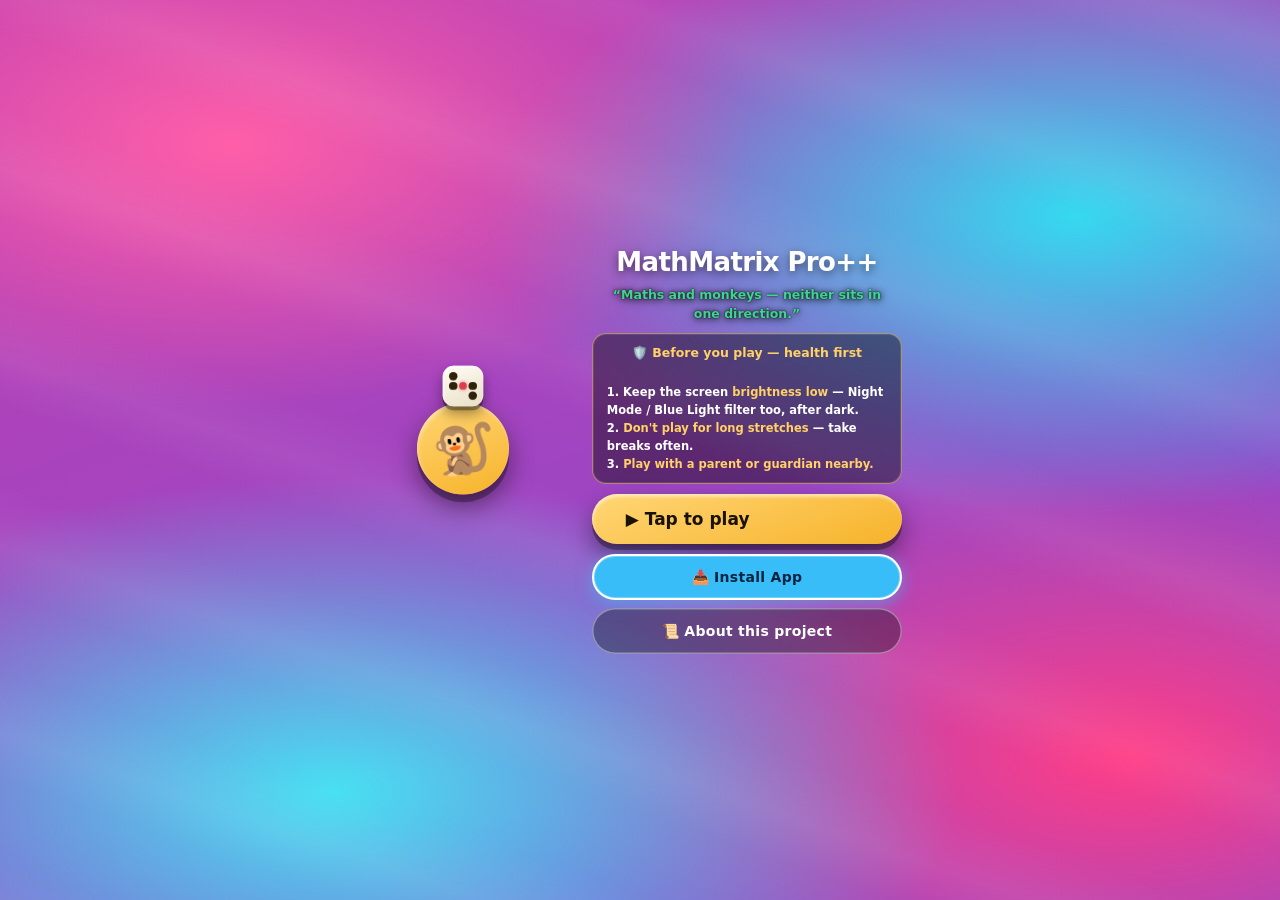
==== index.html @ 078c58a8 "Promote approved Beta V221 UI tuning to Main" ====
<!DOCTYPE html>
<html lang="en" translate="no">
<head>
<meta charset="UTF-8">
<meta name="viewport" content="width=device-width, initial-scale=1.0, maximum-scale=1.0, user-scalable=no, viewport-fit=cover">
<!-- Prevent the retired independent-puzzle list from painting before the book chooser initializes. -->
<script>document.documentElement.classList.add('mmBooting');</script>
<!-- viewport-fit=cover: without it, env(safe-area-inset-*) always reports 0,
     which is why .tabBar's own safe-area padding below was a no-op — needed
     now that the "Play offline" sheet's last line was found rendering under
     a device's overlaid system nav bar. -->

<!-- Chrome's auto-translate banner kept popping over the app bar on load even
     though the page is already English — its language-detection heuristic
     doesn't trust lang="en" alone. translate="no" + google notranslate are
     the two standard signals that actually suppress the offer. -->
<meta name="google" content="notranslate">
<meta name="apple-mobile-web-app-capable" content="yes">
<meta name="apple-mobile-web-app-status-bar-style" content="black-translucent">
<meta name="theme-color" content="#0d0d0d">
<!-- TEMP DIAGNOSTIC (beta-202): Raja's 4-player store tap still does nothing on
     his real device even after the touch-action fix, and the tap-details capture
     added in beta-201 never showed up in SaNa's bubble either — meaning the click
     may never be reaching ANY document-level JS at all on his phone. The one thing
     that would explain silence from EVERY handler at once is an uncaught error
     earlier in the same <script> block aborting execution before the pal4 (or
     even earlier) event listeners ever get registered. There is no error handler
     anywhere in this file to see that. This one is registered before any other
     script runs, so it catches a syntax or runtime error anywhere below it,
     including ones headless desktop Chrome never hits. It writes to a fixed
     on-page banner (not a console, which he can't see) so the NEXT screenshot
     tells us the real cause instead of another guess. Remove once the cause is
     confirmed and fixed. -->
<script>
window.onerror = function(msg, src, line, col, err){
  // Browser layout-loop diagnostics are nonfatal; keep all other errors visible.
  if (/ResizeObserver loop (completed with undelivered notifications|limit exceeded)/i.test(String(msg))) return true;
  try{
    var b = document.getElementById('__errBanner');
    if (!b){
      b = document.createElement('div');
      b.id = '__errBanner';
      b.style.cssText = 'position:fixed;top:0;left:0;right:0;z-index:2147483647;'
        + 'background:#c0392b;color:#fff;font:11px/1.4 monospace;padding:6px 8px;'
        + 'white-space:pre-wrap;word-break:break-word;max-height:45vh;overflow:auto;';
      (document.body || document.documentElement).appendChild(b);
    }
    b.textContent += '⚠ ' + msg + '  @' + String(src || '').split('/').pop() + ':' + line + ':' + col + '\n';
  }catch(e){}
  return false;
};
</script>
<!-- Beta keeps its install identity in beta-manifest.json. -->
<link rel="manifest" href="manifest.json?v=219-orientation-2">
<link rel="apple-touch-icon" href="icon-192.png">
<!-- without this the browser asks for /favicon.ico, 404s, and the tab sits blank -->
<link rel="icon" href="icon-192.png" type="image/png">
<title>🐒🎲 MathMatrix Pro++ — V.221 UI Tuning</title>

<!-- Raja: the copy icon in Android's share sheet copies something that will
     not open in a fresh browser, while every other channel works.

     It copies exactly what we hand Android. Share used to pass a description
     AND a link, and Chrome joins those into ONE run of plain text — which is
     why the sheet is headed "Sharing text" in his screenshot and why the copy
     button yields a paragraph. A paragraph pasted into an address bar is a
     search, not a page. Share now passes the LINK ALONE, so that button copies
     a bare URL, the same thing "Copy Link" on the Get App screen gives.

     The description is not lost, it moves HERE. WhatsApp, Telegram and the rest
     read these tags off the page and build their own preview card, so a shared
     link still arrives with its name, its explanation and its icon — and a card
     assembled by the app looks better than the sentence it replaces. These are
     read by crawlers that never run JavaScript, so unlike the share link (which
     is derived from location at runtime) they have to be written out. og:url is
     deliberately absent: crawlers fall back to the address they actually
     fetched, which keeps beta previews pointing at beta and live at live. -->
<meta name="description" content="Magic Squares, Multiply Magic, Criss-Cross, SaNa Maze, Ramanujan MathMagic, Logic Gates, Number Guessing, Slide Magic, Sudoku, Pallanguzhi and Thayam. Free, offline, no ads.">
<meta property="og:type" content="website">
<meta property="og:site_name" content="Kids Maths Matrix Puzzle">
<meta property="og:title" content="🐒🎲 MathMatrix Pro++ — Math, Logic &amp; Maze Puzzles for Kids">
<meta property="og:description" content="Magic Squares, Multiply Magic, Criss-Cross, SaNa Maze, Ramanujan MathMagic, Logic Gates, Number Guessing, Slide Magic, Sudoku, Pallanguzhi and Thayam. Free, offline, no ads.">
<meta property="og:image" content="https://kidsmathsmatrixpuzzle.github.io/icon-512.png">
<meta name="twitter:card" content="summary_large_image">
<meta name="twitter:title" content="🐒🎲 MathMatrix Pro++ — Math, Logic &amp; Maze Puzzles for Kids">
<meta name="twitter:description" content="Magic Squares, Multiply Magic, Criss-Cross, SaNa Maze, Ramanujan MathMagic, Logic Gates, Number Guessing, Slide Magic, Sudoku, Pallanguzhi and Thayam. Free, offline, no ads.">
<meta name="twitter:image" content="https://kidsmathsmatrixpuzzle.github.io/icon-512.png">
<script>
(function(){
  /* v219: free orientation. The old CSS page-rotation lock is gone; the app
     now lays itself out for whichever way the device is held. */
  var root=document.documentElement;
  var touch=('ontouchstart' in window)||(navigator.maxTouchPoints>0);
  if(touch)root.classList.add('touchViewport');
  /* Wide laptop windows share the responsive landscape layout. */
  function setLs(){
    var land=window.innerWidth>window.innerHeight;
    root.classList.toggle('lsLayout', land && (touch || window.innerWidth>=900 || window.innerHeight<=640));
    root.classList.toggle('lsTall', land && window.innerHeight>640);
    root.classList.toggle('lsShort', land && window.innerHeight<=400);
  }
  function measureLs(){
    var s=document.querySelector('.screens');
    if(s && root.classList.contains('lsLayout')){
      root.style.setProperty('--lsH', Math.max(120, s.clientHeight - 14)+'px');
    }
    if(s && !s.__lsRO && window.ResizeObserver){
      s.__lsRO=new ResizeObserver(function(){ requestAnimationFrame(measureLs); }); s.__lsRO.observe(s);
    }
  }
  function refreshLs(){
    var was=root.classList.contains('lsLayout');
    setLs();
    if(was!==root.classList.contains('lsLayout')){ try{ window.dispatchEvent(new Event('resize')); }catch(e){} }
    requestAnimationFrame(measureLs);
  }
  setLs();
  window.addEventListener('resize',function(){ setLs(); requestAnimationFrame(measureLs); });
  window.addEventListener('orientationchange',function(){ setTimeout(refreshLs,80); setTimeout(refreshLs,350); });
  window.addEventListener('load',function(){ requestAnimationFrame(measureLs); });
  document.addEventListener('DOMContentLoaded',function(){ requestAnimationFrame(measureLs); });
  window.__lsMeasure=measureLs;
})();
</script>
<style>
/* First-paint guard: retained legacy puzzle markup must never be visible while
   category-chooser.js builds the current book-selection interface. */
html.mmBooting body::before {
  content:""; position:fixed; inset:0; z-index:190; pointer-events:none;
  background:linear-gradient(135deg,#dc43a4 0%,#9150c7 48%,#36bde5 100%);
}
  * { margin:0; padding:0; box-sizing:border-box; -webkit-tap-highlight-color:transparent; }
  html, body { height:100%; width:100%; touch-action:manipulation; }  /* manipulation = normal taps/scroll but no double-tap zoom */
  
  /* Markor App Optimization - Fix grey background spreading */
  @supports (display: -webkit-box) {
    body { 
      -webkit-appearance: none;
      -webkit-user-select: none;
    }
  }
  
  /* "Now playing" — highlight the level you're currently on */
  #nowPlaying .np { transition: color .2s ease; }
  #nowPlaying .np-active { color:#111 !important; background:#fde047; border-radius:5px; padding:0 6px; font-weight:800; box-shadow:0 0 8px rgba(253,224,71,.6); }

  /* Force solid backgrounds in Markor */
  .logicBox, .instCard, .difficultyBar, .targetPill, .titleCard {
    -webkit-box-shadow: none !important;
    box-shadow: none !important;
    background-clip: padding-box !important;
    -webkit-background-clip: padding-box !important;
  }
  
  body {
    background:#000000;
    background:rgb(0, 0, 0);
    color:#fff;
    font-family:-apple-system, BlinkMacSystemFont, "Segoe UI", Roboto, sans-serif;
    display:flex; flex-direction:column; align-items:center;
    min-height:100vh; padding:12px 8px 30px;
    overflow-x:hidden;
    -webkit-font-smoothing: antialiased;
    -moz-osx-font-smoothing: grayscale;
  }
  
  /* Difficulty Toggle */
  .difficultyBar {
    /* stacked: [vertical label | puzzle list] on top, Coming Soon underneath */
    display:flex; flex-direction:column; gap:10px; margin-bottom:16px;
    background:#1a1a2e; padding:12px 16px; border-radius:12px;
    border:2px solid #2f7ff0;
    width:100%; max-width:560px; margin-left:auto; margin-right:auto;
    box-sizing:border-box;
  }
  .diffRow { display:flex; gap:12px; align-items:stretch; }
  /* label turned on its side: reads bottom-to-top and costs almost no width,
     leaving the whole row for the puzzle names */
  .diffLabel {
    writing-mode:vertical-rl; transform:rotate(180deg);
    font-size:15px; font-weight:800; color:#f87171; letter-spacing:.5px;
    flex:0 0 auto; text-align:center; padding:2px 0; white-space:nowrap;
  }
  .toggleSwitch {
    /* two columns beside the vertical label — uses the full width and keeps the
       list short as more puzzles arrive; rows grow taller when a name wraps */
    display:grid; grid-template-columns:1fr 1fr; gap:8px;
    flex:1 1 auto; min-width:0;
  }
  .toggleSwitch .toggleBtn {
    width:100%; text-align:left;
    padding:10px 12px; font-size:15px;
    white-space:normal; overflow-wrap:break-word; line-height:1.3;
    height:auto; min-height:0;          /* height follows the text, however long */
    box-sizing:border-box;
  }
  /* one wide column on very narrow phones so names never get cramped */
  @media (max-width:359px){ .toggleSwitch { grid-template-columns:1fr; } }
  /* An odd card out would sit alone in the left column with a gap beside it,
     which reads as a missing puzzle rather than a deliberate third rung. Let it
     take the whole row instead — on the one-column phone layout the span is a
     no-op, so this needs no media query of its own. */
  .toggleSwitch .toggleBtn.lvWide { grid-column:1 / -1; }
  .toggleBtn {
    border:2px solid #555; border-radius:8px;
    padding:8px 16px;
    font-size:16px; font-weight:900;
    cursor:pointer;
    transition:all .3s ease;
    background:#222;
    color:#888;
  }
  .toggleBtn.active {
    /* White on bright blue was two bright colours fighting — the text washed out.
       Deep navy behind white gives a far stronger contrast, with a glowing rim
       to show which level is selected. !important beats the inline colours. */
    background:#0a2a6e !important;
    border-color:#60a5fa !important;
    color:#ffffff !important;
    box-shadow:0 0 10px rgba(96,165,250,.45);
  }
  
  /* Solved Counter */
  .solvedCounter {
    background:linear-gradient(135deg,#667eea,#764ba2);
    border-radius:10px;
    padding:6px 14px;
    font-size:12px; font-weight:700;
    margin:0 auto 10px;
    max-width:560px;
    text-align:center;
    line-height:1.3;
  }
  .solvedCounter.unlocked {
    background:linear-gradient(135deg,#f093fb,#f5576c);
    animation:pulse .6s ease;
  }
  @keyframes pulse { 0%,100% { transform:scale(1); } 50% { transform:scale(1.05); } }
  
  /* Title card */
  .titleCard {
    background:#101820;
    border:3px solid #2f7ff0;
    border-radius:14px;
    padding:10px 26px;
    margin-bottom:14px;
  }
  .titleCard h1 { font-size:24px; color:#2f9bf0; font-weight:800; display:flex; align-items:center; justify-content:center; gap:8px; line-height:1; }
  
  /* Target pill */
  .targetPill {
    border-radius:14px;
    padding:10px 26px;
    font-size:22px; font-weight:800; color:#fff;
    display:flex; align-items:center; justify-content:center; gap:8px;
    line-height:1;
    margin-bottom:14px;
    background:linear-gradient(135deg,#c62828,#ef4444);
    box-shadow:0 2px 10px rgba(239,68,68,.35);
    transition:all .4s ease;
  }
  .targetPill.solved {
    background:linear-gradient(135deg,#15803d,#22c55e);
    box-shadow:0 2px 14px rgba(34,197,94,.5);
  }
  
  /* Instruction card */
  .instCard {
    background:#1e1e1e;
    border-left:6px solid #2f7ff0;
    border-radius:12px;
    padding:12px 14px;
    font-size:16px; font-weight:700; line-height:1.45;   /* bigger + bolder: it is the level's instruction */
    max-width:560px;
    margin-bottom:12px;
  }
  @media (min-width:480px){ .instCard { font-size:18px; } }
  @media (min-width:760px){ .instCard { font-size:20px; } }
  
  
  /* Board Container - keeps puzzle table compact */
  .boardContainer {
    display:inline-flex;
    justify-content:center;
    align-items:center;
    padding:0;
    margin:0 auto 30px;
    background:transparent;
    border-bottom:2px solid #333;
    padding-bottom:20px;
    width:100%;
  }
  
  /* Board */
  .board {
    display:grid;
    grid-gap:6px; gap:6px;
    justify-content:center;
    margin:0;
    padding:0;
    background:transparent;
  }
  /* 3x3 board */
  .board.size3x3 {
    grid-template-columns:repeat(5, 52px);
    grid-template-rows:repeat(5, 52px);
  }
  /* 4x4 board */
  .board.size4x4 {
    grid-template-columns:repeat(6, 52px);
    grid-template-rows:repeat(6, 52px);
  }
  
  .board.size5x5 {
    grid-template-columns:repeat(7, 40px);
    grid-template-rows:repeat(7, 40px);
  }
  /* 6x6 board (8-track ring) */
  .board.size6x6 {
    grid-template-columns:repeat(8, 30px);
    grid-template-rows:repeat(8, 30px);
    grid-gap:3px; gap:3px;
  }
  /* 8x8 board (10-track ring) */
  .board.size8x8 {
    grid-template-columns:repeat(10, 26px);
    grid-template-rows:repeat(10, 26px);
    grid-gap:2px; gap:2px;
  }
  /* 10x10 board (12-track ring) */
  .board.size10x10 {
    grid-template-columns:repeat(12, 22px);
    grid-template-rows:repeat(12, 22px);
    grid-gap:2px; gap:2px;
  }

  @media (min-width:480px){
    .board.size3x3 {
      grid-template-columns:repeat(5, 68px);
      grid-template-rows:repeat(5, 68px);
      grid-gap:8px; gap:8px;
    }
    .board.size4x4 {
      grid-template-columns:repeat(6, 68px);
      grid-template-rows:repeat(6, 68px);
      grid-gap:8px; gap:8px;
    }
    .board.size5x5 {
      grid-template-columns:repeat(7, 56px);
      grid-template-rows:repeat(7, 56px);
      grid-gap:6px; gap:6px;
    }
    .board.size6x6 {
      grid-template-columns:repeat(8, 44px);
      grid-template-rows:repeat(8, 44px);
      grid-gap:5px; gap:5px;
    }
    .board.size8x8 {
      grid-template-columns:repeat(10, 38px);
      grid-template-rows:repeat(10, 38px);
      grid-gap:3px; gap:3px;
    }
    .board.size10x10 {
      grid-template-columns:repeat(12, 34px);
      grid-template-rows:repeat(12, 34px);
      grid-gap:3px; gap:3px;
    }
  }
  
  @media (min-width:760px){
    .board.size3x3 {
      grid-template-columns:repeat(5, 92px);
      grid-template-rows:repeat(5, 92px);
    }
    .board.size4x4 {
      grid-template-columns:repeat(6, 92px);
      grid-template-rows:repeat(6, 92px);
    }
    .board.size5x5 {
      grid-template-columns:repeat(7, 72px);
      grid-template-rows:repeat(7, 72px);
    }
    .board.size6x6 {
      grid-template-columns:repeat(8, 60px);
      grid-template-rows:repeat(8, 60px);
    }
    .board.size8x8 {
      grid-template-columns:repeat(10, 50px);
      grid-template-rows:repeat(10, 50px);
    }
    .board.size10x10 {
      grid-template-columns:repeat(12, 46px);
      grid-template-rows:repeat(12, 46px);
    }
  }
  
  .cell {
    -webkit-appearance:none;   /* iOS Safari: drop default input chrome so our border/bg render */
    appearance:none;
    background:#1a1b22;         /* neutral dark tile — visible box; stays dimmer than the blue/teal/violet shades so those still pop */
    border:2px solid #2aa5c9;  /* solid (was dashed) — dashes render sparse/faint on iOS */
    border-radius:6px;
    color:#fff;
    font-weight:600;
    text-align:center;
    padding:0;
    outline:none;
    transition:all .2s ease;
  }
  /* 3x3 cell sizes */
  .board.size3x3 .cell { width:52px; height:52px; font-size:24px; line-height:48px; }
  /* 4x4 cell sizes */
  .board.size4x4 .cell { width:52px; height:52px; font-size:28px; line-height:48px; }
  /* 5x5 cell sizes */
  .board.size5x5 .cell { width:40px; height:40px; font-size:20px; line-height:36px; }
  /* 6x6 / 8x8 cell sizes (font auto-shrinks via fitCells) */
  .board.size6x6 .cell { width:30px; height:30px; font-size:15px; line-height:26px; }
  .board.size8x8 .cell { width:26px; height:26px; font-size:12px; line-height:22px; }
  .board.size10x10 .cell { width:22px; height:22px; font-size:10px; line-height:18px; }

  @media (min-width:480px){
    .board.size3x3 .cell { width:68px; height:68px; font-size:28px; line-height:64px; }
    .board.size4x4 .cell { width:68px; height:68px; font-size:34px; line-height:64px; }
    .board.size5x5 .cell { width:56px; height:56px; font-size:24px; line-height:52px; }
    .board.size6x6 .cell { width:44px; height:44px; font-size:20px; line-height:40px; }
    .board.size8x8 .cell { width:38px; height:38px; font-size:17px; line-height:34px; }
    .board.size10x10 .cell { width:34px; height:34px; font-size:15px; line-height:30px; }
  }
  @media (min-width:760px){
    .board.size3x3 .cell { width:92px; height:92px; font-size:32px; line-height:88px; }
    .board.size4x4 .cell { width:92px; height:92px; font-size:40px; line-height:88px; }
    .board.size5x5 .cell { width:72px; height:72px; font-size:30px; line-height:68px; }
    .board.size6x6 .cell { width:60px; height:60px; font-size:26px; line-height:56px; }
    .board.size8x8 .cell { width:50px; height:50px; font-size:22px; line-height:46px; }
    .board.size10x10 .cell { width:46px; height:46px; font-size:20px; line-height:42px; }
  }
  
  .cell:focus { border-style:solid; border-color:#22d3ee; }
  .cell.given { color:#67e8f9; }
  .cell.dup { border-color:#ef4444; color:#f87171; }
  .cell.win { 
    border-style:solid; 
    border-color:#10b981; 
    color:#34d399; 
    background:#051f1f;
    font-weight:700;
  }
  /* Anchor boxes: 4 corners + 4 middle boxes - visual hint for beginners */
  .cell.anchor {
    background:#0a2e4a;
    border-color:#1e5a96;
  }
  /* Swap-pair shading (6x6 / 10x10): two colours so kids see which group trades
     with which. Teal = first group, violet = second group. (Avoids red=error / green=win.) */
  .cell.swapA { background:#0c3b34; border-color:#2dd4bf; }
  .cell.swapB { background:#331a45; border-color:#c084fc; }
  /* 3x3 center anchor */
  .board.size3x3 .cell.anchor {
    background:#0a3a2a;
    border-color:#1e8855;
  }
  /* 5x5 center grid shading (heart relationships) */
  .board.size5x5 .cell.center-heart {
    background:rgba(76, 175, 80, 0.3);
    border-color:#4caf50;
  }
  .board.size5x5 .cell.center-ref {
    background:rgba(33, 150, 243, 0.2);
    border-color:#2196f3;
  }
  .cell.peek { /* Show/solved display - subtle background */ }
  
  /* SHOW display background colors - visible contrast */
  .board.size3x3 .cell.peek { background: rgba(30, 64, 175, 0.15) !important; }
  .board.size4x4 .cell.peek { background: rgba(124, 58, 237, 0.15) !important; }
  .board.size5x5 .cell.peek { background: rgba(8, 145, 178, 0.15) !important; }
  .board.size6x6 .cell.peek { background: rgba(13, 148, 136, 0.15) !important; }
  .board.size8x8 .cell.peek { background: rgba(67, 56, 202, 0.15) !important; }
  .board.size10x10 .cell.peek { background: rgba(190, 24, 93, 0.15) !important; }

  /* Badge/target cells in SHOW display - more visible */
  .board.size3x3 .badge.peek { background: rgba(30, 64, 175, 0.2) !important; }
  .board.size4x4 .badge.peek { background: rgba(124, 58, 237, 0.2) !important; }
  .board.size5x5 .badge.peek { background: rgba(8, 145, 178, 0.2) !important; }
  .board.size6x6 .badge.peek { background: rgba(13, 148, 136, 0.2) !important; }
  .board.size8x8 .badge.peek { background: rgba(67, 56, 202, 0.2) !important; }
  .board.size10x10 .badge.peek { background: rgba(190, 24, 93, 0.2) !important; }
  
  .badge {
    border:2px solid #22d3ee;   /* edge badges (row/column trackers) = cyan */
    border-radius:6px;
    display:flex; align-items:center; justify-content:center;
    font-size:15px; font-weight:700; color:#7fd8e8;
    line-height:1;
    transition:all .3s ease;
  }
  /* 3x3 badge sizes */
  .board.size3x3 .badge { width:52px; height:52px; }
  /* 4x4 badge sizes */
  .board.size4x4 .badge { width:52px; height:52px; }
  
  /* 6x6 / 8x8 badges auto-fill their grid track; only tune the sum font so 3-digit totals fit */
  .board.size6x6 .badge { font-size:11px; }
  .board.size8x8 .badge { font-size:9px; }
  .board.size10x10 .badge { font-size:8px; }

  @media (min-width:480px){
    .board.size3x3 .badge { width:68px; height:68px; font-size:17px; }
    .board.size4x4 .badge { width:68px; height:68px; font-size:19px; }
    .board.size6x6 .badge { font-size:14px; }
    .board.size8x8 .badge { font-size:12px; }
    .board.size10x10 .badge { font-size:11px; }
  }
  @media (min-width:760px){
    .board.size3x3 .badge { width:92px; height:92px; font-size:20px; }
    .board.size4x4 .badge { width:92px; height:92px; font-size:24px; }
    .board.size6x6 .badge { font-size:18px; }
    .board.size8x8 .badge { font-size:15px; }
    .board.size10x10 .badge { font-size:14px; }
  }
  
  .badge.corner { border-style:solid; border-color:#d946ef; color:#e59bf5; }  /* corner badges (diagonal trackers) = magenta */
  .badge.partial { color:#aaa; }
  .badge.full { border-color:#f59e0b; color:#fbbf24; }
  .badge.peektone { border-color:#29a8e0; color:#29a8e0; }
  .badge.win { 
    border-color:#fbbf24; 
    color:#fcd34d;
    border-style:solid;
    font-weight:700;
  }
  
  /* Buttons */
  .btnRow {
    display:flex; gap:10px;
    width:100%; max-width:600px;
    margin:0 auto 12px;
    padding:0 10px;
    /* Markor app fix */
    -webkit-box-shadow: none !important;
    box-shadow: none !important;
  }
  .btnRow button {
    flex:1;
    border:2px solid; border-radius:8px;
    height:48px; line-height:48px; padding:0;
    font-size:17px; font-weight:800; cursor:pointer;
    text-align:center;
    transition:all .2s ease;
    background:transparent;
    /* Markor app fix */
    -webkit-box-shadow: none !important;
    box-shadow: none !important;
  }
  .btnRow button:active { transform:scale(0.98); }


  #clearBtn { 
    background:transparent;
    border:2px solid #ef4444;
    color:#ef4444;
    -webkit-box-shadow: none !important;
    box-shadow: none !important;
  }
  #peekBtn {
    background:transparent;
    border:2px solid #7c3aed;
    color:#7c3aed;
    -webkit-box-shadow: none !important;
    box-shadow: none !important;
  }
  #watchBtn {
    background:transparent;
    border:2px solid #22c55e;
    color:#4ade80;
    -webkit-box-shadow: none !important;
    box-shadow: none !important;
  }
  #watchBtn:disabled { opacity:.5; cursor:default; }
  /* Watch Me Solve: number drops into place with a bounce */
  @keyframes dropIn {
    0%   { transform:scale(.25); opacity:0; }
    60%  { transform:scale(1.18); opacity:1; }
    100% { transform:scale(1); }
  }
  .cell.placing { animation: dropIn .42s ease; color:#4ade80 !important; }

  #timerBox {
    flex:1;
    border:2px solid #22d3ee; border-radius:8px;   /* cyan clock — distinct from the green Watch Me Solve */
    height:48px; line-height:44px; padding:0;
    text-align:center;
    font-size:20px; font-weight:700; color:#22d3ee;
    font-variant-numeric:tabular-nums;
    background:#000000;
    background:rgb(0, 0, 0);
    /* Markor app fix - prevent grey shadow spreading */
    -webkit-box-shadow: none !important;
    box-shadow: none !important;
  }
  
  #msg {
    min-height:30px;
    font-size:18px; font-weight:700; color:#2f9bf0;
    text-align:center; margin:20px 0 14px;
    max-width:560px;
  }
  #msg.win { color:#2ecc71; }
  
  /* Congratulations Modal */
  .congratsModal {
    display:none;
    position:fixed; top:0; left:0; right:0; bottom:0;
    background:rgba(0,0,0,.9);
    z-index:9999;
    flex-direction:column;
    align-items:center;
    justify-content:center;
    animation:fadeIn .4s ease;
  }
  @keyframes fadeIn { from { opacity:0; } to { opacity:1; } }
  
  .congratsBox {
    background:linear-gradient(135deg,#667eea,#764ba2);
    border-radius:20px;
    padding:40px 30px;
    text-align:center;
    max-width:320px;
    animation:bounceIn .6s ease;
  }
  @keyframes bounceIn { 
    0% { transform:scale(0.3); opacity:0; }
    50% { transform:scale(1.05); }
    100% { transform:scale(1); opacity:1; }
  }
  
  .congratsBox h2 {
    font-size:32px;
    margin-bottom:16px;
    animation:float 2s ease-in-out infinite;
  }
  @keyframes float { 0%,100% { transform:translateY(0); } 50% { transform:translateY(-10px); } }
  
  .congratsBox p {
    font-size:18px;
    margin-bottom:24px;
    font-weight:600;
  }
  
  .congratsBtn {
    background:linear-gradient(135deg,#f093fb,#f5576c);
    border:none;
    border-radius:12px;
    padding:14px 32px;
    font-size:18px;
    font-weight:800;
    color:#fff;
    cursor:pointer;
    transition:all .3s ease;
    margin:0 auto;
    display:block;
  }
  .congratsBtn:active { transform:scale(0.95); }
  
  #logicBtn {
    background:linear-gradient(135deg,#7c3aed,#a855f7);
    border:none; border-radius:12px;
    height:48px; line-height:48px; padding:0 20px;
    text-align:center;
    font-size:16px; font-weight:700; color:#fff; cursor:pointer;
    width:100%; max-width:560px;
    transition:all .2s ease;
    margin:0 auto;
    display:block;
    /* Markor app fix - prevent grey shadow spreading */
    -webkit-box-shadow: none !important;
    box-shadow: none !important;
  }
  #logicBtn:active { transform:scale(0.98); }
  #logicBtn:hover { 
    background:linear-gradient(135deg,#a855f7,#d946ef); 
    -webkit-box-shadow: none !important;
    box-shadow: none !important;
  }
  
  #logicBox {
    display:none; max-width:560px; margin:12px auto;
    border:2.5px solid #e91e8c; border-radius:14px;
    background:#160d1a; padding:20px 18px;
    font-size:15px; line-height:1.6;
    animation:slideIn .3s ease;
    width:100%;
    /* Markor app fix - prevent background shadow spreading */
    -webkit-box-shadow: 0 0 0 transparent !important;
    box-shadow: 0 0 0 transparent !important;
    background-clip: padding-box;
    -webkit-background-clip: padding-box;
  }
  @keyframes slideIn { from { opacity:0; transform:translateY(-10px); } to { opacity:1; transform:translateY(0); } }
  
  #logicBox h3 { color:#a855f7; font-size:17px; margin-bottom:8px; }
  #logicBox p { margin-bottom:8px; }
  #logicBox b { color:#22d3ee; }
  #logicBox ol { color:#e0e0e0; line-height:1.8; }
  #logicBox li { margin-bottom:6px; }
  #offlineBtn {
    background:#000;
    border:2px solid #22d3ee; border-radius:12px;
    height:48px; line-height:44px; padding:0 20px;
    text-align:center;
    font-size:16px; font-weight:700; color:#22d3ee; cursor:pointer;
    width:100%; max-width:560px;
    margin:0 auto 12px auto;
    display:block;
    -webkit-box-shadow: none !important;
    box-shadow: none !important;
  }
  #offlineBtn:active { transform:scale(0.98); }
  #offlineBox {
    display:none;
    width:100%; max-width:560px;
    margin:0 auto 12px auto; padding:14px 16px;
    border:2px dashed #22d3ee; border-radius:12px;
    background:#101828; color:#e0e0e0;
    font-size:15px; line-height:1.6; text-align:left;
    box-sizing:border-box;
  }
  #offlineBox h3 { color:#22d3ee; font-size:17px; margin-bottom:8px; }
  #offlineBox b { color:#c084fc; }
  #logicBox ul { color:#e0e0e0; line-height:1.8; }
  
  .credit { 
    margin-top:24px; 
    font-size:14px; 
    font-weight:600; 
    color:#ccc; 
    text-align:center; 
    opacity:0.85;
    transition:opacity .3s ease;
  }
  .credit:hover { opacity:1; }

  /* ═══════════════════════════════════════════════════════════════════════ */
  /* SIZE-SPECIFIC COLOR THEMES - 3×3, 4×4, 5×5 UNIQUE COLORS */
  /* ═══════════════════════════════════════════════════════════════════════ */

  /* 3×3 - BLUE THEME */
  .board.size3x3 .cell { border-color: #1e40af !important; }
  .board.size3x3 .cell:focus { border-color: #3b82f6 !important; }
  .board.size3x3 .badge.partial { border-color: #fbbf24 !important; color: #fbbf24 !important; }
  .board.size3x3 .badge.full { border-color: #1e40af !important; color: #3b82f6 !important; }
  .board.size3x3 .cell.win { background: #10b981 !important; color: #ffffff !important; }
  .board.size3x3 .badge.win { border-color: #fbbf24 !important; color: #fbbf24 !important; }
  .board.size3x3 .cell.anchor { background: rgba(30, 64, 175, 0.2) !important; border-color: #3b82f6 !important; }
  .board.size3x3 .cell.center-heart { background: rgba(16, 185, 129, 0.3) !important; border-color: #10b981 !important; }
  .targetPill.size3x3 { background: #1e40af !important; color: #ffffff !important; border-color: #3b82f6 !important; }

  /* 4×4 - PURPLE THEME */
  .board.size4x4 .cell { border-color: #7c3aed !important; }
  .board.size4x4 .cell:focus { border-color: #a78bfa !important; }
  .board.size4x4 .badge.partial { border-color: #f97316 !important; color: #f97316 !important; }
  .board.size4x4 .badge.full { border-color: #7c3aed !important; color: #a78bfa !important; }
  .board.size4x4 .cell.win { background: #06b6d4 !important; color: #ffffff !important; }
  .board.size4x4 .badge.win { border-color: #f97316 !important; color: #f97316 !important; }
  .board.size4x4 .cell.anchor { background: rgba(124, 58, 237, 0.2) !important; border-color: #a78bfa !important; }
  .targetPill.size4x4 { background: #7c3aed !important; color: #ffffff !important; border-color: #a78bfa !important; }

  /* 5×5 - TEAL THEME */
  .board.size5x5 .cell { border-color: #6366f1 !important; }   /* indigo inner grid — distinct from cyan/magenta outer ring */
  .board.size5x5 .cell:focus { border-color: #818cf8 !important; }
  .board.size5x5 .badge.partial { border-color: #f59e0b !important; color: #f59e0b !important; }
  .board.size5x5 .badge.full { border-color: #0891b2 !important; color: #06b6d4 !important; }
  .board.size5x5 .cell.win { background: #059669 !important; color: #ffffff !important; }
  .board.size5x5 .badge.win { border-color: #f59e0b !important; color: #f59e0b !important; }


  .targetPill.size5x5 { background: #0891b2 !important; color: #ffffff !important; border-color: #06b6d4 !important; }
  .targetPill.size6x6 { background: #0d9488 !important; color: #ffffff !important; border-color: #2dd4bf !important; }
  .targetPill.size8x8 { background: #4338ca !important; color: #ffffff !important; border-color: #818cf8 !important; }
  .targetPill.size10x10 { background: #9d174d !important; color: #ffffff !important; border-color: #ec4899 !important; }
  .targetPill.size3cube { background: #b45309 !important; color: #ffffff !important; border-color: #f59e0b !important; }
  .targetPill.sizeramanujan { background: #9f1239 !important; color: #ffffff !important; border-color: #fb7185 !important; }
  /* Target preview (orange = center x 3 goal shown) and solved (green) — win over the per-size colours */
  .targetPill.preview { background: linear-gradient(135deg,#f59e0b,#fb923c) !important; color: #ffffff !important; border-color: #fbbf24 !important; }
  .targetPill.solved  { background: linear-gradient(135deg,#15803d,#22c55e) !important; color: #ffffff !important; border-color: #22c55e !important; }


  /* DIAGONAL GUIDE CLASS - Green shade for 7 cells */
  .diagonal-guide {
    background: rgba(76, 175, 80, 0.3) !important;
  }

  /* 3³ Multiply — reuses the 3×3 board layout with a gold identity */
  .board.size3cube { grid-template-columns:repeat(5, 52px); grid-template-rows:repeat(5, 52px); }
  .board.size3cube .cell { width:52px; height:52px; font-size:24px; line-height:48px; border-color:#f59e0b; }
  .board.size3cube .badge { width:52px; height:52px; }
  @media (min-width:480px){
    .board.size3cube { grid-template-columns:repeat(5, 68px); grid-template-rows:repeat(5, 68px); grid-gap:8px; gap:8px; }
    .board.size3cube .cell { width:68px; height:68px; font-size:26px; line-height:64px; }
    .board.size3cube .badge { width:68px; height:68px; font-size:17px; }
  }
  @media (min-width:760px){
    .board.size3cube { grid-template-columns:repeat(5, 92px); grid-template-rows:repeat(5, 92px); }
    .board.size3cube .cell { width:92px; height:92px; font-size:30px; line-height:88px; }
    .board.size3cube .badge { width:92px; height:92px; font-size:20px; }
  }
  .board.size3cube .cell.anchor { background:#3a2e0a; border-color:#f59e0b; }
  .board.size3cube .cell.peek { background: rgba(245,158,11,0.15) !important; }
  .board.size3cube .badge.peek { background: rgba(245,158,11,0.2) !important; }

  /* Built-in keypad */
  #keypad { width:100%; max-width:440px; margin:2px auto 12px; padding:0 8px; }
  .kprow { display:flex; gap:6px; margin-bottom:6px; }
  .kp {
    flex:1; min-height:46px; border:2px solid #2aa5c9; border-radius:8px;
    background:#101828; color:#e8eefc; font-size:21px; font-weight:800;
    cursor:pointer; -webkit-appearance:none; appearance:none;
    -webkit-tap-highlight-color:transparent; user-select:none; -webkit-user-select:none;
    transition:transform .06s ease, background .1s ease;
  }
  .kp:active { background:#1e3a5f; transform:scale(0.95); }
  .kp.kpnav { border-color:#7c3aed; color:#c4b5fd; font-size:23px; }
  .kp.kpsys { flex:none; min-height:34px; padding:4px 16px; font-size:13px; font-weight:700; border-color:#555; color:#9aa; }
  .kp.kpsys.on { border-color:#f59e0b; color:#fbbf24; }
  /* active cell highlight (keypad cursor) */
  .cell.cursor { outline:3px solid #fde047; outline-offset:-2px; box-shadow:0 0 9px rgba(253,224,71,.55); }

  /* Ramanujan birthday square: top row is yours to type, the rest is computed */
  .board.sizeramanujan .cell.anchor { background:#3b0a1e; border-color:#f43f5e; color:#fecdd3; }
  .board.sizeramanujan .cell::placeholder { color:#9f6b7d; opacity:.85; font-weight:700; }
  .cell.locked { border-style:dashed; border-color:#3f3f52; color:#8b93a7; }
  .cell.locked.derived { border-style:solid; border-color:#e11d48; color:#fda4af; background:#1b0810; }

  /* "Coming Soon" preview strip — chips shimmer in glare mode until launch */
  .comingWrap { display:flex; flex-wrap:wrap; align-items:center; justify-content:center; gap:8px; width:100%; margin-top:2px; padding-top:10px; border-top:1px dashed #333; box-sizing:border-box; }
  .comingLabel { font-size:12.5px; font-weight:800; color:#9aa; letter-spacing:.3px; width:100%; text-align:center; margin-bottom:2px; }
  .comingChip {
    position:relative; overflow:hidden;
    background:#171821; border:2px dashed #4a4a5a; color:#9aa;
    border-radius:9px; padding:7px 13px; font-size:13.5px; font-weight:700; cursor:pointer;
    -webkit-tap-highlight-color:transparent;
  }
  .comingChip::after {
    content:''; position:absolute; top:0; left:-70%; width:60%; height:100%;
    background:linear-gradient(120deg, transparent 0%, rgba(255,255,255,.28) 50%, transparent 100%);
    transform:skewX(-18deg); pointer-events:none;
    animation:glare 2.6s ease-in-out infinite;
  }
  .comingChip:nth-child(3)::after { animation-delay:.5s; }
  .comingChip:nth-child(4)::after { animation-delay:1s; }
  .comingChip:active { transform:scale(.97); }
  @keyframes glare { 0% { left:-70%; } 55%, 100% { left:130%; } }
  @media (prefers-reduced-motion: reduce){ .comingChip::after { animation:none; } }



  /* ---- 4-bit bi-directional converter (inside the Binary Guess notes) ---- */
  .convBox { border:2px solid #3b82f6; border-radius:14px; background:#101828; padding:12px; margin:12px 0; }
  .convBox.b { border-color:#a855f7; }
  .convTitle { font-size:13.5px; font-weight:900; letter-spacing:.6px; color:#60a5fa; text-transform:uppercase;
               border-bottom:1px solid #253048; padding-bottom:7px; margin-bottom:10px; }
  .convBox.b .convTitle { color:#c084fc; }
  .convTitle span { font-weight:700; opacity:.75; text-transform:none; letter-spacing:0; }
  .convBits { display:grid; grid-template-columns:repeat(4,1fr); gap:8px; }
  .convBit {
    height:52px; border:2px solid #35405c; border-radius:10px; background:#0b1120;
    color:#93a3bd; font-size:22px; font-weight:900; cursor:pointer; font-family:inherit;
    -webkit-tap-highlight-color:transparent; transition:all .15s ease;
  }
  .convBit.on { border-color:#22c55e; background:#06281a; color:#4ade80; box-shadow:0 0 9px rgba(34,197,94,.4); }
  .convLabels { display:grid; grid-template-columns:repeat(4,1fr); gap:8px; margin:4px 0 12px; }
  .convLabels span { text-align:center; font-size:12px; font-weight:700; color:#64748b; }
  .convDecLabel { font-size:11.5px; font-weight:800; letter-spacing:.6px; color:#7c8aa5; text-transform:uppercase; margin-bottom:5px; }
  .convDec {
    width:100%; box-sizing:border-box; height:54px; text-align:center;
    border:2px solid #35405c; border-radius:10px; background:#0b1120;
    color:#fff; font-size:26px; font-weight:900; font-family:inherit;
    -webkit-appearance:none; appearance:none; outline:none;
  }
  .convDec:focus { border-color:#60a5fa; }
  .convClear {
    width:100%; margin-top:10px; height:44px; border:none; border-radius:10px;
    background:#334155; color:#e2e8f0; font-size:15px; font-weight:800; cursor:pointer; font-family:inherit;
  }
  .convClear:active { background:#475569; }



  /* ════════ KID-FRIENDLY DECORATION LAYER (v134) ════════
     Purely visual: clay depth, squish feedback and gentle motion.
     Every colour, size and behaviour rule below this point is untouched. */

  /* soft drifting colour blobs behind everything */
  .blob{position:fixed; border-radius:50%; filter:blur(70px); opacity:.26; z-index:0; pointer-events:none;
        transition:background .55s ease;}
  .blob-a{width:300px;height:300px;background:var(--accent);  top:-95px;  left:-95px;  animation:blobDrift1 21s ease-in-out infinite;}
  .blob-b{width:250px;height:250px;background:var(--accent2); top:42%;    right:-100px;animation:blobDrift2 26s ease-in-out infinite;}
  .blob-c{width:230px;height:230px;background:var(--accent);  bottom:-80px;left:22%;   animation:blobDrift1 31s ease-in-out infinite reverse;}
  @keyframes blobDrift1{0%,100%{transform:translate(0,0)}50%{transform:translate(26px,30px)}}
  @keyframes blobDrift2{0%,100%{transform:translate(0,0)}50%{transform:translate(-30px,20px)}}
  /* Lift the app above the blobs. Scoped to .appShell on purpose: the old
     `body > *:not(.blob)` form outranked .congratsModal's position:fixed
     (0,1,1 vs 0,1,0) and flattened the win overlay into the page flow. */
  body > .appShell{position:relative; z-index:1;}

  /* ═══ Multi-screen shell — Puzzles · Play · Learn · Get App ═══
     Each puzzle owns a colour: --accent / --accent2 are re-read from the
     chosen level button, so the whole app changes personality per puzzle. */
  :root{ --accent:#60a5fa; --accent2:#3b82f6; }

  /* ── THE NOTCH ────────────────────────────────────────────────────────────
     Raja, on an iPhone: "top center occupied area hides our app tab message
     that area."

     This page is served viewport-fit=cover, which deliberately draws UNDER the
     notch and the rounded corners, and .appShell fills the whole 100dvh. Every
     safe-area allowance in this file was env(safe-area-inset-BOTTOM) -- there
     was no top, left or right anywhere -- so on every iPhone since the X the
     Dynamic Island sits on top of the app bar, over the title and the Logic /
     Watch / Sound buttons, and in landscape the notch takes the same bite out
     of one side.

     It is the identical fault the tab bar had at the other end of the screen,
     with the identical reason it went unseen: Android SHRINKS the viewport for
     its system bars, so nothing ever looked wrong on the device this is built
     against, while iOS OVERLAYS them.

     Held in variables rather than written inline at each site for two reasons:
     every bar reads the same value, and a test can set them to a real iPhone's
     insets and measure that the bars genuinely move -- env() itself cannot be
     faked from a headless browser, so a rule written directly against env()
     is a rule nothing can check. */
  :root{
    --safeTop:   env(safe-area-inset-top, 0px);
    --safeLeft:  env(safe-area-inset-left, 0px);
    --safeRight: env(safe-area-inset-right, 0px);
  }
  body{ padding:0 !important; display:block !important; }
  /* No min-height here on purpose. Raja, Brave on Android: "scrolling is
     locked unable to scroll" -- the real .appShell sizing rule further down
     (height:100dvh / height:100vh / max-height:100dvh) already fully
     specifies height, and per spec min-height ALWAYS overrides max-height
     when they conflict. A leftover min-height:100vh here was silently
     defeating that dvh cap on any browser whose persistent chrome (Brave's
     own extra toolbar, on top of Android's) makes 100vh taller than what is
     actually visible -- forcing the shell past the real screen with no way
     to reach the rest, since outer page scroll is deliberately blocked
     everywhere else in this app. Confirmed with a plain min/max-height
     conflict on a throwaway element: it renders at the min, ignoring the
     cap, exactly this shape. */
  .appShell{ display:flex; flex-direction:column; width:100%; }
  .appBar{ position:sticky; top:0; z-index:50; display:flex; align-items:center; gap:10px;
    padding:10px 12px; background:rgba(6,6,16,.88); -webkit-backdrop-filter:blur(14px);
    backdrop-filter:blur(14px); border-bottom:1px solid rgba(255,255,255,.09); }
  .navBack{ width:40px; height:40px; flex:none; border:0; border-radius:13px; background:#1b1b38;
    color:#fff; font-size:19px; font-weight:800; cursor:pointer; display:none; font-family:inherit;
    transition:transform .13s cubic-bezier(.34,1.56,.64,1); }
  .navBack:active{ transform:scale(.9); }
  .navBack.show{ display:block; }
  .appBarTitle{ flex:1; min-width:0; font-size:16px; font-weight:800; letter-spacing:.3px;
    white-space:nowrap; overflow:hidden; text-overflow:ellipsis; color:#fff; }
  .appBarChip{ flex:none; font-size:11.5px; font-weight:800; padding:5px 11px; border-radius:999px;
    background:var(--accent); color:#0a1020; transition:background .4s ease; }
  .screens{ flex:1; width:100%; padding-bottom:104px; }
  .screen{ display:none; }
  .screen.on{ display:flex; flex-direction:column; align-items:center; width:100%;
    padding:12px 8px 0; animation:screenIn .34s cubic-bezier(.34,1.56,.64,1); }
  @keyframes screenIn{ from{opacity:0; transform:translateY(16px)} to{opacity:1; transform:none} }
  .tabBar{ position:fixed; left:0; right:0; bottom:0; z-index:60; display:flex; gap:5px;
    padding:7px 9px calc(8px + env(safe-area-inset-bottom));
    background:rgba(6,6,16,.94); -webkit-backdrop-filter:blur(16px); backdrop-filter:blur(16px);
    border-top:1px solid rgba(255,255,255,.10); }
  .tabBtn{ flex:1; border:0; background:transparent; color:#7d76a8; cursor:pointer;
    padding:7px 2px 5px; border-radius:14px; font-size:10.5px; font-weight:800; font-family:inherit;
    transition:color .2s ease, background .2s ease; }
  .tabBtn .tabIco{ display:block; font-size:20px; margin-bottom:2px;
    transition:transform .22s cubic-bezier(.34,1.56,.64,1); }
  .tabBtn.on{ color:var(--accent); background:rgba(255,255,255,.07); }
  .tabBtn.on .tabIco{ transform:translateY(-2px) scale(1.14); }

  /* ═══ Level cards — grouped by MODE, gradient clay tiles ═══
     Six tiles used to read "3×3 / 4×4 / 5×5 …" and looked like duplicates.
     Each card now carries a real dot-grid of its own size, the numbers it
     uses and its method — all different, none of which spoil the target
     (the target stays "?" until the player finds it). */
  .difficultyBar > .diffLabel{
    writing-mode:horizontal-tb; transform:none; text-align:left;
    font-size:12.5px; letter-spacing:1.7px; text-transform:uppercase;
    color:#f87171; padding:0; margin:0 0 2px;
  }
  .modeGroup{ width:100%; }
  /* Raja, marking the empty band on the right of the puzzle list: "shift binary
     magic and gate logic sidewards of multiply, triangle, Sir Ramanujan tabs."
     Every group carries its own two-column card grid, so a group holding ONE
     puzzle leaves its right seat empty — and four groups in a row did that,
     which is the tall gap he drew a box around. Pairing those groups puts two
     of them on a line and the gap disappears.
     A flex row of two groups, NOT a change to .difficultyBar: that container is
     the scroller, it is flex-centred and fitHome() measures it, so turning it
     into a grid to get the same effect would put a tuned layout at risk for a
     cosmetic gain. Binary Magic keeps a full row of its own — it holds two
     cards, so both seats are already used and there is nothing to reclaim. */
  .modePair{ display:flex; gap:10px; align-items:flex-start; }
  .modePair > .modeGroup{ flex:1 1 0; min-width:0; }
  /* A paired group is already half the width, so its card grid must drop to ONE
     column. Left at two, the single card took half of a half — a quarter of the
     screen — and "3³ Multiply" came out as "3³ Multip / ly". The card should be
     the same width as one in Binary Magic's row, because that is exactly what
     it is: one of two cards on a line. */
  .modePair .toggleSwitch{ grid-template-columns:1fr; }
  /* Below 360px the card grid is already one column; pairing there would give
     each group half of a narrow screen. Same breakpoint, same reason. */
  @media (max-width:359px){ .modePair{ display:block; } }
  .modeHead{ display:flex; align-items:center; gap:10px; margin:14px 0 9px; }
  .modeHead .mIco{
    width:36px; height:36px; flex:none; border-radius:12px; display:grid; place-items:center;
    font-size:17px; background:linear-gradient(150deg,var(--m1),var(--m2));
    box-shadow:3px 3px 8px rgba(0,0,0,.42), -2px -2px 6px rgba(255,255,255,.05);
  }
  .modeHead b{ display:block; font-size:14.5px; font-weight:900; color:#fff; letter-spacing:.2px; }
  .modeHead i{ display:block; font-style:normal; font-size:11.5px; font-weight:600;
               color:#a49bcb; line-height:1.45; margin-top:1px; }
  /* .modeGroup.solo used to collapse a one-card group to a single full-width
     column. Raja: "why can't split the row tab ... for easy to get room For
     further coming soon puzzles addup" — every group is the same two-column
     grid now, so a lone puzzle sits in the left slot with its family's empty
     seat visible beside it. The rule is gone rather than merely unused, so
     nothing re-collapses a group by accident later. */

  /* A puzzle that is announced but not built yet: readable, clearly not
     ready, and not tappable. Deliberately NOT disabled-looking-but-clickable
     — a child tapping a coming-soon card and getting nothing is worse than a
     card that never invited the tap. */
  .toggleBtn.lvCard.lvSoon{
    background:linear-gradient(152deg, rgba(255,255,255,.14), rgba(255,255,255,.06)) !important;
    color:#e6dcc6 !important; cursor:default; pointer-events:none;
    outline:2px dashed rgba(255,255,255,.28); outline-offset:-6px; box-shadow:none !important;
  }
  .lvSoon .lvGlyph{ opacity:.65; }
  /* #4A2E12, not the pale gold this started as: the card is translucent, so
     what is actually painted behind it is the sandalwood (rgb 201,168,124),
     and pale-on-pale measured 1.63:1 against it — the app holds itself to
     4.5:1 for small text. This measures 5.55:1, still visibly quieter than
     the puzzle name above it (7.81:1) so it reads as secondary, not equal. */
  .lvSoon .lvDiff{ color:#4A2E12 !important; font-weight:800; }

  .toggleBtn.lvCard{
    display:flex; align-items:center; gap:11px; text-align:left;
    padding:11px 13px; border:0 !important; border-radius:20px !important;
    color:#08101f !important;
    background:linear-gradient(152deg, var(--c1), var(--c2)) !important;
    position:relative; overflow:hidden;
  }
  /* clay sheen — light falls from the top-left, same as every other tile */
  .toggleBtn.lvCard::after{
    content:''; position:absolute; inset:0; pointer-events:none;
    background:linear-gradient(158deg, rgba(255,255,255,.36), rgba(255,255,255,0) 56%);
  }
  .toggleBtn.lvCard > *{ position:relative; z-index:1; }
  /* the size, drawn as its own dot grid — 3×3 and 10×10 can't be confused */
  .lvGrid{
    width:36px; height:36px; flex:none; border-radius:10px; position:relative; overflow:hidden;
    background:rgba(7,12,26,.28); box-shadow:inset 1px 1px 3px rgba(0,0,0,.38);
  }
  .lvGrid::before{
    content:''; position:absolute; inset:4px;
    background-image:radial-gradient(circle at 50% 50%, rgba(255,255,255,.95) 30%, transparent 33%);
    background-size:calc(100% / var(--n)) calc(100% / var(--n));
  }
  .lvGlyph{
    width:36px; height:36px; flex:none; border-radius:10px; display:grid; place-items:center;
    font-size:18px; background:rgba(7,12,26,.28); box-shadow:inset 1px 1px 3px rgba(0,0,0,.38);
  }
  .lvText{ flex:1; min-width:0; }
  .lvName{ display:block; font-size:16px; font-weight:900; line-height:1.15; }
  .lvDiff{ display:block; font-size:11.5px; font-weight:800; color:#0d1830; margin-top:1px; }
  .lvMeta{ display:block; font-size:10.5px; font-weight:700; color:#1a2740; margin-top:2px; line-height:1.35; }
  .lvNow{ display:none; }
  /* out-specifies .toggleBtn.active so the card keeps its gradient when chosen */
  .toggleBtn.lvCard.active{
    background:linear-gradient(152deg, var(--c1), var(--c2)) !important;
    color:#08101f !important;
    outline:3px solid rgba(255,255,255,.92); outline-offset:-3px;
    box-shadow:0 0 0 4px rgba(255,255,255,.16), 6px 8px 20px rgba(0,0,0,.5),
               inset 1px 1px 2px rgba(255,255,255,.3) !important;
  }
  .toggleBtn.lvCard.active .lvNow{
    display:inline-block; margin-top:4px; font-size:9.5px; font-weight:900; letter-spacing:.7px;
    background:#08101f; color:#fff; padding:2px 8px; border-radius:999px;
  }

  /* clay depth — light from top-left, shadow beneath, soft inner rim */
  .cell, .toggleBtn, .kp, .btnRow button, #timerBox, .binCard, .comingChip, .convBit, .convDec, .gateChoiceBtn{
    box-shadow: 4px 4px 10px rgba(0,0,0,.42), -3px -3px 8px rgba(255,255,255,.05),
                inset 1px 1px 2px rgba(255,255,255,.08), inset -2px -2px 4px rgba(0,0,0,.22) !important;
  }
  /* squish on press — like real silicone */
  .cell, .toggleBtn, .kp, .btnRow button, .comingChip, .binCard, .convBit, .gateChoiceBtn{
    transition: transform .13s cubic-bezier(.34,1.56,.64,1), box-shadow .13s ease, background .2s ease;
  }
  .toggleBtn:active, .kp:active, .btnRow button:active, .binCard:active, .convBit:active, .gateChoiceBtn:active{
    transform: scale(.93) !important;
    box-shadow: inset 4px 4px 9px rgba(0,0,0,.45), inset -2px -2px 6px rgba(255,255,255,.06) !important;
  }
  .cell:active{ transform: scale(.92) !important; }

  /* rounder, friendlier corners */
  .cell, .badge{ border-radius:14px !important; }
  .kp, .toggleBtn{ border-radius:16px !important; }
  .titleCard, .instCard, #logicBox, .difficultyBar, .binBlock{ border-radius:26px !important; }

  /* the monkey in the title keeps bouncing */
  .titleCard h1{ animation: titleFloat 3.4s cubic-bezier(.34,1.56,.64,1) infinite; }
  @keyframes titleFloat{0%,100%{transform:translateY(0)}50%{transform:translateY(-5px)}}

  /* cards rise in on load, one after another */
  .titleCard{ animation: riseIn .5s cubic-bezier(.34,1.56,.64,1) backwards; }
  .targetPill{ animation: riseIn .5s cubic-bezier(.34,1.56,.64,1) .07s backwards; }
  .solvedCounter{ animation: riseIn .5s cubic-bezier(.34,1.56,.64,1) .12s backwards; }
  .instCard{ animation: riseIn .5s cubic-bezier(.34,1.56,.64,1) .17s backwards; }
  .boardContainer{ animation: riseIn .55s cubic-bezier(.34,1.56,.64,1) .22s backwards; }
  @keyframes riseIn{from{opacity:0; transform:translateY(16px) scale(.97)} to{opacity:1; transform:none}}

  /* the target pill breathes while you are still hunting for it */
  .targetPill{ transition: transform .3s cubic-bezier(.34,1.56,.64,1), background .3s ease; }
  .targetPill.preview{ animation: pulseGlow 1.9s ease-in-out infinite; }
  @keyframes pulseGlow{0%,100%{box-shadow:0 0 0 rgba(251,191,36,0)}50%{box-shadow:0 0 22px rgba(251,191,36,.55)}}
  .targetPill.solved{ transform: scale(1.07); }

  /* a finished cell flips into place */
  .cell.win{ animation: winFlip .45s cubic-bezier(.34,1.56,.64,1); }
  @keyframes winFlip{from{transform:rotateY(80deg) scale(.85)} to{transform:none}}
  /* a line that just hit its target gives a happy nudge */
  .badge.full{ animation: badgePop .32s cubic-bezier(.34,1.56,.64,1); }
  @keyframes badgePop{0%{transform:scale(1)}55%{transform:scale(1.22)}100%{transform:scale(1)}}

  /* selected level gets a soft halo so it reads instantly */
  .toggleBtn.active{ box-shadow: 0 0 18px rgba(96,165,250,.55), inset 2px 2px 5px rgba(255,255,255,.10) !important; }

  @media (prefers-reduced-motion: reduce){
    .blob, .titleCard h1, .targetPill.preview{ animation:none !important; }
    .titleCard, .targetPill, .solvedCounter, .instCard, .boardContainer, .cell.win, .badge.full{ animation:none !important; }
  }

  /* ---- Binary Number Guess ---- */
  #binaryPanel { width:100%; max-width:560px; margin:0 auto 6px; padding:0 10px; box-sizing:border-box; }
  .binBlock { border:2px solid #2f7ff0; border-radius:12px; background:#141a2e; padding:10px; margin-bottom:12px; }
  .binBlockTitle { text-align:center; font-size:14px; font-weight:800; color:#8ab4f8; margin-bottom:8px; }
  .binGrid { display:grid; grid-template-columns:1fr 1fr; gap:8px; }
  .binCard {
    text-align:left; border:2px solid #3f3f52; border-radius:10px; background:#0f1424;
    color:#9aa; padding:8px 9px; cursor:pointer; font-family:inherit;
    -webkit-tap-highlight-color:transparent; transition:all .15s ease;
  }
  .binCard .binHead { display:block; font-size:13px; font-weight:900; color:#cbd5e1; margin-bottom:5px; }
  .binCard .binNums { display:block; font-size:10.5px; line-height:1.45; color:#7f8aa3; word-spacing:1px; }
  .binCard.on { border-color:#22c55e; background:#06281a; box-shadow:0 0 10px rgba(34,197,94,.35); }
  .binCard.on .binHead { color:#4ade80; }
  .binCard.on .binNums { color:#a7f3d0; }
  #binaryReadout {
    text-align:center; border:2px solid #f59e0b; border-radius:12px; background:#1a1206;
    padding:12px; font-weight:800; color:#fbbf24; font-size:16px; line-height:1.6;
  }
  #binaryReadout .big { font-size:34px; color:#fde047; display:block; margin-top:4px; }
  #binaryReadout .bits { font-family:ui-monospace,Menlo,Consolas,monospace; color:#8ab4f8; font-size:15px; }
  @media (min-width:480px){
    .binCard .binNums { font-size:12px; }
    .binCard .binHead { font-size:14px; }
  }


  /* Provenance note — paper, spreadsheets, AI, and whatever a child invents next */
  .journeyNote {
    width:100%; max-width:560px; margin:6px auto 12px; padding:12px 14px; box-sizing:border-box;
    border:1px dashed #3a4a6b; border-left:4px solid #8ab4f8; border-radius:10px;
    background:#0e1526; color:#a7b4cc; font-size:12.5px; line-height:1.7; text-align:center;
  }
  .journeyNote b { color:#cbd5e1; }
  /* fixed colour, not the drifting gradient — see .splashTag for why */
  .journeyCall {
    display:block; margin-top:6px; font-style:italic; font-weight:700;
    color:#FFD166;
  }
  /* Raja: the caution note (#cautionNote, sharing .journeyNote's own card;
     the full 3-point version lives on the splash itself now) needs to read
     as the loudest body text on the sheet -- heavier weight and a bigger
     size than .journeyNote's own 12.5px, plus the same fixed gold
     .journeyCall already uses for "this is the important line" so it does
     not fight for a new colour language. */
  #cautionNote{ border-left-color:#FFD166 !important; }
  .cautionList{ font-size:13px; font-weight:800; line-height:1.6; color:#FFD166; }
  .cautionList b{ color:#FFD166; }

  /* Tagline — glowing gradient that drifts slowly across the words */
  /* fixed colour, not the drifting gradient — see .splashTag for why */
  .tagline {
    display:inline-block; max-width:100%;
    font-size:15.5px; line-height:1.35; margin:5px 0 3px;
    font-style:italic; font-weight:800; letter-spacing:.3px;
    color:#FFD166; text-shadow:0 2px 8px rgba(0,0,0,.5);
  }
  @keyframes tagShift { 0% { background-position:0% 50%; } 100% { background-position:300% 50%; } }
  @media (prefers-reduced-motion: reduce){ .tagline { animation:none; } }
  @media (min-width:480px){ .tagline { font-size:18px; } }
  @media (min-width:760px){ .tagline { font-size:21px; } }

  /* AUTO-FIT: JS sets --cell/--gap so the board always uses the full available
     width in any orientation (never horizontal scroll). Turning the phone gives
     a much wider viewport, so every board — especially 10×10 — gets bigger. */
  .board.autofit {
    grid-template-columns:repeat(var(--tracks), var(--cell)) !important;
    grid-template-rows:repeat(var(--tracks), var(--cell)) !important;
    grid-gap:var(--gap) !important; gap:var(--gap) !important;
  }
  .board.autofit .cell, .board.autofit .badge {
    width:var(--cell) !important; height:var(--cell) !important;
  }
  .board.autofit .cell { line-height:calc(var(--cell) - 6px) !important; }
  .board.autofit .badge { font-size:var(--badgeFont) !important; }

  /* Rotate prompt — only shown in portrait on the big boards */
  #rotateHint {
    display:none; text-align:center; font-size:13px; font-weight:700;
    color:#fbbf24; margin:6px auto 10px; max-width:560px; padding:0 10px;
  }
  @media (orientation:portrait){ #rotateHint.show { display:block; } }

  /* v219: portrait-lock overlay and page-rotation CSS removed (free orientation). */

</style>
<style>
/* ══════════════════════════════════════════════════════════════════════
   BETA — "Balanced" skin. Layered OVER the shipped stylesheet so the
   game logic and markup stay untouched. Colour carries meaning here:
   hue = mode, depth = difficulty, and one gold = action + reward.
   ══════════════════════════════════════════════════════════════════════ */
:root{
  --gr:#171043; --sf:#241A5C; --sf2:#33268C; --sf3:#402FA8;
  --bink:#F6F3FF; --bink2:#C3B9F0; --bink3:#9A8FD6;
  --gold:#F7B32B; --wingreen:#3DD68C; --warn:#FF7A6B;
  --clay:0 3px 0 rgba(0,0,0,.34), 0 5px 11px rgba(0,0,0,.4),
         inset 1px 2px 2px rgba(255,255,255,.14);
  --sunk:inset 0 3px 7px rgba(0,0,0,.45), inset 0 -1px 1px rgba(255,255,255,.07);
  --spring:cubic-bezier(.34,1.56,.64,1);
}
body{ background:var(--gr) !important; color:var(--bink) !important; }
.blob{ opacity:.20 !important; }

/* chrome */
.appBar{ background:rgba(0,0,0,.26) !important; border-bottom:1px solid rgba(255,255,255,.09) !important; }
.appBarTitle{ color:var(--bink) !important; font-weight:900 !important; }
.appBarChip{ box-shadow:var(--clay) !important; }
.navBack{ background:var(--sf2) !important; box-shadow:var(--clay) !important; }
.navBack:active{ transform:translateY(2px) !important; box-shadow:var(--sunk) !important; }
.tabBar{ background:rgba(0,0,0,.34) !important; border-top:1px solid rgba(255,255,255,.1) !important; }
.tabBtn{ color:var(--bink3) !important; }
.tabBtn.on{ color:var(--gold) !important; background:rgba(255,255,255,.08) !important; }
.tabBtn .tabIco{ filter:grayscale(1) opacity(.6); }
.tabBtn.on .tabIco{ filter:none; }
.screens{ padding-bottom:112px !important; }

/* ── SANA: the brand, reacting ── */
.sana{ display:flex; align-items:center; gap:10px; width:100%; max-width:560px;
  margin:10px auto 2px; padding:0 10px; box-sizing:border-box; }
/* The face and its name, as one column. flex:none so the pair never squeezes
   the speech bubble, and the width is the FACE's width so a long name could
   never widen the column and push the bubble narrower. */
.sanaWho{ flex:none; display:flex; flex-direction:column; align-items:center; gap:1px; }
.sanaName{ font-size:10px; font-weight:900; letter-spacing:.5px; line-height:1;
  color:#FCA5A5; }
.sanaFace{ width:50px; height:50px; flex:none; border-radius:50%; display:grid; place-items:center;
  font-size:28px; background:linear-gradient(160deg,#FFD675,var(--gold)); box-shadow:var(--clay);
  position:relative; animation:sanaBob 3s var(--spring) infinite; }
.sanaFace .sanaSpark{ position:absolute; top:-5px; right:-4px; font-size:15px; opacity:0; transition:opacity .2s; }
.sana.sana-cheer .sanaFace{ animation:sanaCheer .62s var(--spring); }
.sana.sana-oops  .sanaFace{ animation:sanaOops .45s ease; }
.sana.sana-think .sanaFace{ animation:sanaThink 2.1s ease-in-out infinite; }
.sana.sana-party .sanaFace{ animation:sanaParty .9s var(--spring); }
.sana.sana-cheer .sanaSpark,.sana.sana-oops .sanaSpark,.sana.sana-think .sanaSpark,.sana.sana-party .sanaSpark{ opacity:1; }
@keyframes sanaBob{0%,100%{transform:translateY(0)}50%{transform:translateY(-5px)}}
@keyframes sanaCheer{0%{transform:scale(1)}30%{transform:scale(1.2) rotate(-11deg)}
  62%{transform:scale(1.1) rotate(11deg)}100%{transform:scale(1)}}
@keyframes sanaOops{0%,100%{transform:translateX(0)}20%{transform:translateX(-6px) rotate(-6deg)}
  50%{transform:translateX(6px) rotate(6deg)}75%{transform:translateX(-3px)}}
@keyframes sanaThink{0%,100%{transform:rotate(-6deg)}50%{transform:rotate(6deg)}}
@keyframes sanaParty{0%{transform:scale(1) rotate(0)}45%{transform:scale(1.3) rotate(200deg)}
  100%{transform:scale(1) rotate(360deg)}}
.sanaBub{ flex:1; min-width:0; background:var(--sf2); border-radius:17px; padding:9px 12px;
  font-size:12.5px; color:var(--bink); line-height:1.45; box-shadow:var(--clay); position:relative;
  font-weight:600; }
.sanaBub::before{ content:''; position:absolute; left:-6px; top:18px; width:12px; height:12px;
  background:var(--sf2); transform:rotate(45deg); }
.sanaBub b{ color:var(--gold); font-weight:900; }
.sanaBub.flash{ animation:kBubIn .34s var(--spring); }
@keyframes kBubIn{from{opacity:.2;transform:translateX(-9px) scale(.96)}to{opacity:1;transform:none}}

/* ── level cards: neutral surface, colour only in rail + well ── */
.difficultyBar{ background:transparent !important; border:0 !important; padding:0 !important; }
.toggleBtn.lvCard{
  background:var(--sf) !important; color:var(--bink) !important;
  border-radius:18px !important; box-shadow:var(--clay) !important;
  padding:10px 10px 10px 13px !important;
}
.toggleBtn.lvCard::after{ display:none !important; }
.toggleBtn.lvCard::before{ content:''; position:absolute; left:0; top:0; bottom:0; width:5px;
  background:var(--c2); }
.toggleBtn.lvCard:active{ transform:translateY(3px) scale(.98) !important; box-shadow:var(--sunk) !important; }
/* The card you are on had its name in the puzzle's own hue on the lighter
   active background — 4.6:1, the weakest text in the app, and on the one card
   a child is actually looking at. White reads at 12.6:1 and the hue still
   marks the card through the inset ring, the left bar and the icon.
   The button's own colour was near-black on indigo (1.63:1); no visible text
   used it, but it was a trap for anything added to the card later. */
.toggleBtn.lvCard.active{
  background:var(--sf2) !important; box-shadow:var(--clay), inset 0 0 0 1.5px var(--c2) !important;
  outline:0 !important; color:var(--bink) !important;
}
.toggleBtn.lvCard.active .lvName{ color:#FFFFFF !important; }
.toggleBtn.lvCard.active .lvDiff{ color:var(--c1) !important; }
.lvGrid{ background:color-mix(in srgb, var(--c2) 17%, #0c0a1e) !important; box-shadow:var(--sunk) !important; }
.lvGrid::before{ background-image:radial-gradient(circle at 50% 50%, var(--c2) 32%, transparent 35%) !important; }
.lvGlyph{ background:color-mix(in srgb, var(--c2) 17%, #0c0a1e) !important; color:var(--c2) !important;
  box-shadow:var(--sunk) !important; }
.lvName{ color:var(--bink) !important; font-weight:900 !important; }
.lvDiff{ color:var(--bink2) !important; }
.lvMeta{ color:var(--bink3) !important; }
.lvCard.active .lvNow{ background:var(--gold) !important; color:#1a1204 !important; }
.modeHead .mIco{ box-shadow:var(--clay) !important; }
.modeHead b{ color:var(--bink) !important; }
.modeHead i{ color:var(--bink3) !important; }

/* ── board ── */
.cell{ background:var(--sf2) !important; color:var(--bink) !important;
  border-radius:14px !important; box-shadow:var(--clay) !important; font-weight:900 !important; }
.cell:active{ transform:translateY(3px) scale(.95) !important; box-shadow:var(--sunk) !important; }
.cell.cursor{ box-shadow:0 0 0 3px var(--gold), 0 3px 0 rgba(0,0,0,.34) !important; z-index:2; }
.cell.correct,.cell.solved{ background:linear-gradient(160deg,#5BE8AB,var(--wingreen)) !important;
  color:#04231a !important; }
/* diagonal corner badges — arrow shows which line, so colour is not the only signal */
.badge{ color:var(--bink3) !important; border-color:transparent !important; background:transparent !important; }
.badge.corner{ color:var(--accent) !important; border-radius:9px !important;
  background:color-mix(in srgb, var(--accent) 15%, transparent) !important;
  box-shadow:inset 0 0 0 1px color-mix(in srgb, var(--accent) 42%, transparent) !important; }
.badge.corner::before{ content:attr(data-arrow); margin-right:1px; opacity:.9; }
.badge.done,.badge.correct{ color:var(--wingreen) !important; }

/* ── keypad + buttons ── */
.kp{ background:var(--sf2) !important; color:var(--bink) !important; border-radius:14px !important;
  box-shadow:var(--clay) !important; font-weight:900 !important; }
.kp:active{ transform:translateY(3px) scale(.94) !important; box-shadow:var(--sunk) !important; }
.btnRow button, #timerBox{ background:var(--sf2) !important; color:var(--bink) !important;
  border-radius:17px !important; box-shadow:var(--clay) !important; font-weight:900 !important; }
.btnRow button:active{ transform:translateY(3px) !important; box-shadow:var(--sunk) !important; }
#watchBtn{ background:var(--gold) !important; color:#1a1204 !important; border-color:transparent !important; }

/* ── target pill: the one gold moment ── */
.targetPill{ background:var(--sf2) !important; color:var(--bink2) !important; border:0 !important;
  border-radius:999px !important; box-shadow:var(--clay) !important; font-weight:900 !important; }
.targetPill.preview{ background:var(--gold) !important; color:#1a1204 !important; }
.targetPill.solved{ background:var(--wingreen) !important; color:#04231a !important; }

/* ── cards & panels ── */
.titleCard,.instCard,#logicBox,.journeyNote,.binBlock,#offlineBox,.credit{
  background:var(--sf) !important; border-color:transparent !important;
  border-radius:20px !important; box-shadow:var(--clay) !important; color:var(--bink2) !important; }
.solvedCounter{ background:var(--sf) !important; color:var(--bink2) !important;
  border-radius:999px !important; box-shadow:var(--clay) !important; }

/* ── FEEDBACK ── */
.fbWrap{ width:100%; max-width:560px; margin:0 auto; padding:0 10px; box-sizing:border-box; }
.fbCard{ background:var(--sf); border-radius:22px; padding:17px 16px; box-shadow:var(--clay); }
.fbCard h3{ font-size:17px; font-weight:900; color:var(--bink); }
.fbLede{ font-size:12.5px; color:var(--bink2); line-height:1.6; margin-top:5px; }
.fbLabel{ font-size:10.5px; font-weight:800; letter-spacing:1.4px; text-transform:uppercase;
  color:var(--bink3); margin:15px 0 7px; }
.fbOpt{ letter-spacing:0; text-transform:none; font-weight:600; opacity:.7; }
.fbChips{ display:flex; flex-wrap:wrap; gap:7px; }
.fbChip{ border:0; font-family:inherit; cursor:pointer; font-size:12px; font-weight:800;
  padding:9px 13px; border-radius:999px; background:var(--sf2); color:var(--bink);
  box-shadow:var(--clay); transition:transform .12s var(--spring); }
.fbChip:active{ transform:translateY(2px) scale(.96); box-shadow:var(--sunk); }
.fbChip.on{ background:var(--gold); color:#1a1204; }
#fbText,#fbWho{ width:100%; box-sizing:border-box; background:#120C34; color:var(--bink);
  border:0; border-radius:15px; padding:12px 13px; font-size:15px; font-family:inherit;
  box-shadow:var(--sunk); resize:vertical; line-height:1.55; }
#fbText:focus,#fbWho:focus{ outline:2.5px solid var(--gold); outline-offset:1px; }
#fbWho{ resize:none; }
.fbSend,.fbCopy,.fbDiagBtn{ width:100%; border:0; font-family:inherit; cursor:pointer;
  font-weight:900; border-radius:17px; margin-top:11px; box-shadow:var(--clay);
  transition:transform .12s var(--spring); }
.fbSend{ background:var(--gold); color:#1a1204; font-size:15px; padding:14px; }
.fbCopy{ background:var(--sf2); color:var(--bink); font-size:13px; padding:12px; }
.fbDiagBtn{ background:transparent; color:var(--bink3); font-size:12px; padding:10px;
  box-shadow:inset 0 0 0 1.5px var(--sf2); margin-top:16px; }
.fbSend:active,.fbCopy:active,.fbDiagBtn:active{ transform:translateY(3px); box-shadow:var(--sunk); }
.fbNote{ font-size:11px; color:var(--bink3); line-height:1.6; margin-top:9px; }
.fbDiag{ display:none; background:#120C34; border-radius:13px; padding:11px 12px; margin-top:9px;
  font-family:ui-monospace,SFMono-Regular,Menlo,monospace; font-size:10.5px; color:var(--bink2);
  white-space:pre-wrap; word-break:break-word; box-shadow:var(--sunk); }
.fbDiag.on{ display:block; }
.betaFlag{ width:100%; max-width:560px; margin:9px auto 0; padding:8px 12px; box-sizing:border-box;
  background:color-mix(in srgb,var(--gold) 17%,transparent); border-radius:13px;
  box-shadow:inset 0 0 0 1px color-mix(in srgb,var(--gold) 42%,transparent);
  font-size:11px; font-weight:700; color:var(--bink2); text-align:center; }
.betaFlag b{ color:var(--gold); }

@media(prefers-reduced-motion:reduce){ .sanaFace,.sanaBub{ animation:none !important; } }
</style>

<style>
/* ══════════════════════════════════════════════════════════════════════════
   BETA-2 — FIXED HEIGHT APP SHELL.
   Tokens copied verbatim from the approved design so colours and shapes
   match exactly. The page never scrolls: chrome is fixed, the board is the
   one flexible region, and long content lives in bottom sheets.
   ══════════════════════════════════════════════════════════════════════════ */
:root{
  --gr:#171043; --sf:#241A5C; --sf2:#33268C; --sf3:#402FA8;
  --bink:#F6F3FF; --bink2:#C3B9F0; --bink3:#9A8FD6;
  --gold:#F7B32B; --wingreen:#3DD68C; --warn:#FF7A6B;
  --clay:0 3px 0 rgba(0,0,0,.34), 0 4px 9px rgba(0,0,0,.38), inset 1px 2px 2px rgba(255,255,255,.13);
  --sunk:inset 0 3px 7px rgba(0,0,0,.45);
  --spring:cubic-bezier(.34,1.56,.64,1);
}
html,body{ height:100%; overflow:hidden !important; }
body{ background:var(--gr) !important; padding:0 !important; margin:0 !important;
      font-size:13px; overscroll-behavior:none; }
.blob{ display:none !important; }               /* the glow replaces them */

/* Raja has the app on his home screen TWICE — one a real install, one a Chrome
   shortcut — and the shortcut opened with no tab bar at all: no Puzzles, Play,
   Get App or Feedback. Same HTML on both, verified against the live file, so
   the difference is the height each launcher hands the page.

   100vh is the LARGE viewport: the height the page would have if the browser's
   own toolbars were hidden. It is not the height that is actually on screen
   while they are showing. max-height:100dvh was meant to cap it, but dvh tracks
   the CURRENT state and is a moving target during launch, so the shell could
   settle taller than the visible area — and this shell is a flex column with
   overflow:hidden, which means the surplus comes off the BOTTOM, where the tab
   bar lives. The list scaling up in the same screenshot is the same cause
   showing its hand: fitHome() had more height to divide, because the shell
   genuinely thought it was taller.

   100svh is the SMALL viewport — the height with browser UI showing, the
   smallest the page can ever be handed. Sizing to it means the bar cannot be
   under anything, in any launcher. In a real install svh, lvh and dvh are all
   the same number, so nothing changes for the installed icon. The earlier
   declarations stay as fallbacks for browsers without the newer units. */
.appShell{ height:100dvh; height:100vh; max-height:100dvh; height:100svh; max-height:100svh;
  width:100%;
  display:flex !important; flex-direction:column; overflow:hidden !important; position:relative; }
/* ══ BACKGROUND DECORATION ══════════════════════════════════════════════
   Three layers, all pure CSS so nothing extra downloads and it still works
   with no signal:
     1. a vertical wash — deeper at the top, lifting toward the bottom
     2. soft diagonal light rays drifting slowly across
     3. a glow low down that reads as depth, tinted by the puzzle's colour
   Kept at 4–6% white so it gives the screen air without competing with the
   board. Every layer sits at z-index 0 behind the app.                    */
.appShell{
  background:
    radial-gradient(130% 55% at 50% 106%, color-mix(in srgb, var(--accent) 24%, transparent), transparent 72%),
    linear-gradient(180deg, #100B33 0%, var(--gr) 42%, #1D1550 100%) !important;
}
.appShell::before{ content:''; position:absolute; inset:0; z-index:0; pointer-events:none;
  background:radial-gradient(72% 34% at 50% -4%, color-mix(in srgb, var(--accent) 38%, transparent), transparent 70%); }
/* the light rays */
.appShell::after{
  content:''; position:absolute; inset:-30% -40%; z-index:0; pointer-events:none;
  background:repeating-linear-gradient(19deg,
    rgba(255,255,255,0)    0px,
    rgba(255,255,255,.055) 46px,
    rgba(255,255,255,0)    104px,
    rgba(255,255,255,0)    178px);
  animation:rayDrift 26s ease-in-out infinite;
}
@keyframes rayDrift{
  0%,100%{ transform:translate3d(0,0,0); opacity:.85; }
  50%    { transform:translate3d(26px,-18px,0); opacity:1; }
}
.appShell > *{ position:relative; z-index:1; }
@media(prefers-reduced-motion:reduce){ .appShell::after{ animation:none !important; } }

/* ══ TABLET · LAPTOP · DESKTOP ═════════════════════════════════════════════
   This is a portrait phone design. Left to stretch, a single puzzle row ran
   945px across a 1920px desktop and SaNa's greeting hit 341 characters on one
   line — four times a readable measure. So cap the app and centre it: above
   this width everything inside is the phone layout that is already tested.

   Keep the phone-style column centered on wide screens. On touch devices,
   the outer canvas follows Criss-Cross's sandalwood color; laptop margins
   remain black. Puzzle boards keep their own proportions.                  */
@media (min-width: 540px){
  /* Desktop margin; touch screens override this below. */
  html body{ background:#000 !important; }
  /* the long-hand pair first: margin-inline is Safari 14.1+, and without it the
     app would sit hard left on an older iPad instead of centred */
  .appShell{ max-width:480px; margin-left:auto; margin-right:auto; margin-inline:auto;
    box-shadow:0 0 0 1px rgba(255,255,255,.07), 0 18px 60px rgba(0,0,0,.55); }
}
/* Match Criss-Cross on tablet and other wide touch screens without widening
   the phone-sized app column or stretching puzzle boards. */
@media (min-width: 540px){
  html.touchViewport body{ background:#d8b98c !important; }
}
/* Portrait tablets use the room they have instead of keeping the phone-width
   column. The page stays real HTML/CSS (not a scaled screenshot), so text and
   the puzzle cards keep their crisp, individual styling. Phones and laptops
   retain the V164 layout. */
@media (min-width: 560px) and (orientation: portrait){
  html.touchViewport .appShell{
    width:calc(100% - 32px);
    max-width:960px;
  }
}


/* 56px, not 46: Raja asked for the top-area tabs bigger, and dropping the
   title glyph (moved to .diffMascot) plus the BETA banner row (moved into
   About) freed the room to grow the bar itself instead of just cramming
   bigger icons into the old 46px, which is the ceiling the buttons below
   were previously capped against. */
/* min-height, not height, so the bar can actually GROW by the notch inset the
   way the tab bar grows by the home-indicator one. Where there is no inset the
   variables resolve to 0px and this is the same 56px bar it has always been.
   The side insets are what landscape needs: there the notch eats into one edge,
   which is where the title and the Logic/Watch/Sound buttons live. */
/* calc, not a bare 56px: box-sizing is border-box here, so a bare min-height
   would let the notch padding eat the bar's OWN height and squeeze the 46px
   buttons into whatever was left (measured: 47px, one pixel of slack). Adding
   the inset keeps the full 56px of bar BELOW the notch, which is what the
   number was ever meant to mean. */
.appBar{ flex:none; min-height:calc(56px + var(--safeTop)); height:auto !important;
  padding:var(--safeTop) calc(11px + var(--safeRight)) 0 calc(11px + var(--safeLeft)) !important;
  position:static !important;
  display:flex; align-items:center; gap:8px;
  background:rgba(0,0,0,.26) !important; border-bottom:1px solid rgba(255,255,255,.09) !important; }
.appBarTitle{ font-size:16.5px !important; font-weight:900 !important; line-height:1.15; }
/* The longest name, 🎂 Sir Ramanujan MathMagic, wants ~213px of bar. Below
   390px there is not that much, so trim the type a little rather than cut the
   name to "Guess My Number ·…". At 320 it still has to ellipsis — the name is
   longer than the phone. Raja asked this bigger even knowing that trade-off;
   ellipsis was already the accepted fallback here, not new risk. */
@media (max-width: 389px){ .appBarTitle{ font-size:14px !important; } }
.appBarTitle small{ display:block; font-size:8.5px; font-weight:700; color:var(--bink3); letter-spacing:.3px; }
.navBack{ width:46px !important; height:46px !important; border-radius:13px !important; font-size:19px !important; }
.appBarChip{ font-size:11.5px !important; padding:5px 10px !important; }
/* 46px, not 40: the bar has 10px more to give now (see .appBar above), so
   the ← 💡 🔊 group grows with it instead of staying pinned to the old
   46px-bar / 40px-button ceiling. */
.barBtn{ width:46px !important; height:46px !important; border-radius:13px !important; font-size:17px !important; }
/* Logic and Watch carry a word under the glyph. Same height as the plain
   icon buttons, so the bar does not grow past what .appBar already set. */
.barBtn.barWord{ width:auto; min-width:48px; padding:0 9px; display:flex; flex-direction:column;
  align-items:center; justify-content:center; gap:0; line-height:1; }
.barBtn.barWord i{ font-style:normal; font-size:17px; }
.barBtn.barWord span{ font-size:9px; font-weight:800; letter-spacing:.4px;
  text-transform:uppercase; color:var(--bink2); margin-top:1px; }
.barBtn{ width:40px; height:40px; flex:none; border-radius:12px; background:var(--sf2); display:grid;
  place-items:center; font-size:14px; border:0; color:var(--bink); box-shadow:var(--clay); cursor:pointer;
  font-family:inherit; }
.barBtn:active{ transform:translateY(2px); box-shadow:var(--sunk); }

.screens{ flex:1; min-height:0; overflow:hidden !important; padding:0 !important;
  display:flex; flex-direction:column; }
.screen{ display:none !important; }
/* flex:1 is essential — without it the screen sizes to its content and the
   board's own flex:1 resolves against an auto height, collapsing it to zero */
.screen.on{ display:flex !important; flex:1 1 auto; flex-direction:column; min-height:0; overflow:hidden;
  padding:7px 11px 0 !important; width:100%; align-items:stretch !important; }
/* Home is built from two fragments — the first is chrome, the second takes the space */
.screen.on[data-screen="scHome"]{ flex:none; }
.screen.on[data-screen="scHome"].homeMain{ flex:1; min-height:0; }

/* 52px bar with 3px padding gives 46px tabs — over the touch minimum, and it
   costs no extra height because the bar itself is unchanged. */
/* The base rule this replaces padded the bar by env(safe-area-inset-bottom),
   and that allowance was lost here — a fixed 52px with a flat 3px of padding.
   The page is served with viewport-fit=cover and .appShell fills 100dvh, so on
   a phone whose home indicator OVERLAYS the page rather than shrinking the
   viewport (every recent iPhone), the bottom of this bar sits underneath it and
   the tab labels are partly covered. Android reduces the viewport instead, so
   nothing looked wrong on the device this was built against.
   min-height rather than height, so the bar can actually grow by the inset;
   where there is no inset env() resolves to 0 and this is the same 52px bar it
   was. Every board that sizes itself from this bar's top edge adapts for free. */
/* The bottom allowance was already here; the SIDE ones were not, and in
   landscape the notch takes its bite out of an edge rather than the top -- so
   the first and last tab were the ones sitting under it. */
.tabBar{ position:static !important; flex:none; min-height:52px; height:auto;
  padding:3px calc(7px + var(--safeRight)) calc(3px + env(safe-area-inset-bottom)) calc(7px + var(--safeLeft)) !important;
  background:rgba(0,0,0,.32) !important; border-top:1px solid rgba(255,255,255,.1) !important; }
/* Every tab is a filled pill now, not a bare label. The active one is a shade
   lighter with the gold text it already had, so which screen you are on still
   reads instantly — the fill is uniform, the emphasis is not. */
.tabBtn{ font-size:9.5px !important; padding:0 !important; display:flex; flex-direction:column;
  align-items:center; justify-content:center; gap:1px; font-weight:800 !important;
  background:var(--sf) !important; border-radius:11px !important; margin:0 2px !important;
  color:var(--bink2) !important; }
.tabBtn.on{ background:var(--sf3) !important; color:#FFE9A8 !important; }
.tabBtn .tabIco{ font-size:16px !important; margin:0 !important; }

/* SaNa — fixed height, two lines maximum, never pushes the board */
/* Raja: "ensure it everywhere the font and box size should not affected to
   near one areas in any layers." Measured, and he was right to ask: the bigger
   bubble (beta-184) pushed Sudoku's clock and counter below the fold on three
   of four tested phone sizes — 340x780 by 3px, 360x740 by 7px, 360x800 by
   10px — where before they sat comfortably above the tab bar with no scroll
   at all. Not an overlap (normal-flow layout cannot overlap; a taller box
   simply pushes what follows it further down) but exactly the kind of
   knock-on effect he was asking to rule out: SaNa's own whitespace eating into
   a budget another screen depends on.
   Reclaimed from margin, which is pure gap and costs nothing to read, so the
   font-size increase that was actually the point of beta-184 stays untouched. */
.sana{ flex:none; margin:0 !important; padding:0 !important; max-width:none !important; gap:8px !important; }
.sanaFace{ width:36px !important; height:36px !important; font-size:20px !important; }
/* RED, on Raja's instruction — but a DEEP red, and not the one the speech
   bubble already uses for the same word. The bubble's #9A3412 is legible there
   because it sits on a cream bubble; against the bare tan of the app background
   the very same red measures about 3.3:1, well under readable. Red on tan has
   little room: the two are close in brightness, so the only way for red to
   stay red AND be read is to go dark. This measures 5:1.
   (The rule above it, for the dark theme, goes the other way and uses a LIGHT
   red — the same instruction, opposite direction, because the ground is
   opposite.) */
.sanaName{ color:#7A1512 !important; font-size:9.5px !important; }
/* three lines, not two: the hints now name every offset, and clipping a hint
   mid-sentence is worse than giving up ~14px of board height */
/* 64ch caps the reading line. A phone held sideways is 844px wide and ran
   SaNa's greeting to 145 characters on one line — twice a readable measure.
   Capping the bubble rather than the whole shell keeps the big landscape
   board, which is the reason to turn the phone in the first place. */
/* Raja, on the puzzle list AND on Pallanguzhi: "SaNa tips box and font to
   increase, look too tiny." Right on both counts — this rule applies to every
   screen unconditionally, so the whole app was reading the mascot at 11px.
   Up to 13.5px, with the box given the extra room that size actually needs
   rather than cramming a bigger font into the old padding. */
.sanaBub{ padding:5px 12px !important; font-size:13.5px !important; line-height:1.3 !important;
  border-radius:13px !important; display:-webkit-box; -webkit-line-clamp:3; -webkit-box-orient:vertical;
  overflow:hidden; max-width:64ch; }
.sanaBub::before{ top:14px !important; }
.betaFlag{ flex:none; margin:0 0 6px !important; padding:5px 10px !important; font-size:9.5px !important;
  border-radius:10px !important; max-width:none !important; }

/* ── HOME: compact level list that fits ── */
.titleCard{ display:none !important; }          /* moved into the About sheet, not deleted */
/* Every size below is a base times --lvScale. fitHome() sets that one number
   from the space actually left under the last group, so the list grows to fill
   a tall phone and shrinks itself when more puzzles are added later. The
   fallback of 1 keeps the old layout if the script never runs. */
/* "safe" is doing real work here: plain `center` on a flex column that
   overflows clips the top items and makes them unscrollable. safe center
   falls back to flex-start the moment the list is taller than the box, so a
   tall tablet gets the leftover split evenly and a short phone still starts
   at the first puzzle. */
.difficultyBar{ flex:1; min-height:0; overflow-x:hidden; overflow-y:auto;
  -webkit-overflow-scrolling:touch; display:flex; flex-direction:column;
  justify-content:safe center;
  gap:calc(3px * var(--lvScale, 1));
  background:transparent !important; border:0 !important; padding:0 !important; margin:0 !important;
  max-width:none !important; }
/* The heading is back, in the empty band under the BETA flag. flex:none so it
   never eats into the space fitHome() measures for the puzzle list. */
.difficultyBar > .diffLabel{ display:none !important; }
/* Raja: these two lines run to the very edge of the screen — the C of CHOOSE
   and the t of internet look like they fall off it. Measured: they sat 13px
   from each edge, which is fine on a flat screen and not fine on a phone with
   a curved one. They are also the widest things on the page, so they are the
   first to look wrong. Now inset like a heading should be.

   And they must SHRINK rather than collide. --lvScale reaches 1.75 on a tall
   phone, which at the old sizes drew the heading at 19px and the tip at 15px
   and slid them straight through each other — measured 66px of overlap. Two
   guards: a ceiling on both, and flex:0 1 auto with min-width:0 so either can
   give way instead of running over its neighbour. */
/* space-between, not flex-end: the mascot now occupies the left half this row
   was already reserving and leaving empty. align-items:center rather than
   baseline — baseline existed to line the old heading up with the tip, and
   that heading no longer lives here; a picture has no meaningful baseline to
   share with text. */
.diffHead{ flex:none; display:flex; align-items:center; justify-content:space-between;
  gap:12px; margin:1px 11px 4px; }
/* .diffMascot .diffLabel, not .diffHead — the label lives beside the monkey
   now, not above it. Renamed the ancestor, kept every declaration: this is
   the exact same pill it always was, just relocated. */
.diffMascot .diffLabel{ display:inline !important; writing-mode:horizontal-tb !important;
  transform:none !important;
  font-size:calc(9px * var(--lvScale, 1)) !important;
  font-size:min(calc(9px * var(--lvScale, 1)), 11px) !important;
  font-weight:900 !important; letter-spacing:.7px; text-transform:uppercase;
  color:#5E2A0A !important; background:none !important; padding:0 !important;
  border:0 !important; white-space:nowrap;
  flex:0 1 auto; min-width:0; overflow:hidden; text-overflow:ellipsis; }
/* Darker than it looks like it needs to be. At 8.5px this is small text, so it
   owes 4.5:1 against the sandalwood, and the friendlier brown only reached
   3.5:1 — measured, not guessed. Same for the offline red. */
/* max-width:100% is load-bearing, not decoration: .diffTip lives inside
   .diffSide, a COLUMN flex. flex-shrink/min-width:0 on a column child only
   govern the vertical (main) axis there — they do nothing for width. Width
   was implicitly capped only by "the text just happens to be short enough
   to fit whatever .diffSide shrank to", which held at the old 11.5px cap
   and broke the moment the cap grew: measured 18px of the tip's own text
   spilling left, past .diffSide's shrunk edge, into the label. Without
   max-width:100% here, overflow/text-overflow/white-space above have
   nothing to clip against in this nesting and are cosmetic no-ops. */
.diffTip{ font-size:calc(10px * var(--lvScale, 1));
  font-size:min(calc(10px * var(--lvScale, 1)), 13px);
  font-weight:800; letter-spacing:.2px;
  color:#54340F; white-space:nowrap; overflow:hidden; text-overflow:ellipsis;
  max-width:100%; flex:0 1 auto; min-width:0;
  cursor:pointer; text-decoration:underline; text-decoration-style:dotted;
  text-underline-offset:2px; }
.diffTip.off{ color:#6E1F06; }
/* The offline line and Share stack on the right, so the heading keeps the
   whole left side. baseline on .diffHead lines the heading up with the tip,
   the first thing in this column. Widened from 3px: Share's 44px invisible
   tap target below is centred on itself, so at 3px it reached 6.5px back
   UP into the tip's own text — measured with elementFromPoint, a tap on
   the tip's own bottom row landed on Share instead. See the ::after
   override below, which fixes the target itself; this gap gives the two
   room to read as separate rows as well, not just separate tap zones. */
.diffSide{ display:flex; flex-direction:column; align-items:flex-end; min-width:0;
  gap:calc(8px * var(--lvScale, 1)); }
.diffShare{ font-family:inherit; cursor:pointer; border:0; white-space:nowrap;
  max-width:100%; box-sizing:border-box;
  font-size:calc(10px * var(--lvScale, 1)); font-weight:900; letter-spacing:.3px;
  padding:calc(4px * var(--lvScale, 1)) calc(12px * var(--lvScale, 1));
  border-radius:999px; background:#8A5E31; color:#FFF6E7;
  box-shadow:0 2px 0 rgba(0,0,0,.22); }
.diffShare:active{ transform:translateY(2px); box-shadow:0 0 0 rgba(0,0,0,.22); }

/* The mascot, moved down from the app-bar title — see the HTML comment by
   .diffMascot. Raja: "place choose Difficulty ... left to monkey", "can't
   reduce monkey" — so the label sits here now too, absolutely positioned
   rather than flexed alongside the emoji. That's deliberate: a flex layout
   would have the label and the monkey compete for width, recreating the
   exact crowding this row has already been fixed for twice (diffLabel/
   diffTip overlap, then diffTip/diffShare). Absolute positioning means the
   monkey's centring is computed from .diffMascot's full width same as
   before — the label floating over the left margin never enters that
   calculation, so it cannot shrink or push the monkey no matter how long
   "Choose Difficulty" renders at any lvScale. */
/* Holds only the label now that the mascot moved up into .diffHead's unused
   left half, so the reserved 36px band goes with it — that height was there
   to stand a big emoji in, and keeping it would have left the blank space
   Raja asked about simply moved down one row instead of removed. */
/* margin 0, not 11px, on the sides: the label is in normal flow now, so a
   side margin here stacks on top of the bar's own padding and pushed
   "Choose Difficulty" 11px further in than the "Add Magic"/"Binary Magic"
   headings directly beneath it — a misalignment the absolutely-positioned
   version never had, introduced by the move and measured after it. */
.diffMascot{ width:100%; position:relative; text-align:left; line-height:1;
  margin:0 0 6px; }
/* Raja asked for this twice. First time: "can shift there in monkey dice with
   bigger image", about the chip row's unused left side. I took the safer read
   then — grow it in place rather than relocate it — because this exact row
   had broken twice on collisions (diffLabel/diffTip, then diffTip/diffShare,
   both documented above). Second time, pointing at the same gap: "why keep
   more blank space and why can't monkey and dice to shift there". That is a
   fair push: growing it in place never addressed what he was actually looking
   at, which was empty space, and the timid fix left the mascot eating a whole
   extra row of height to avoid a move worth making. It has moved.
   --mascotMax is still set by fitHome() from a REAL measurement on this exact
   device, because a fixed px formula still can't work here for the original
   reason: the mascot and its neighbour don't grow in lockstep as --lvScale
   changes, so a size that clears on one phone collides on another. Only the
   neighbour changed — the chip stack now, the label before. It defaults to a
   no-op for the first paint, before fitHome() has run once. */
/* --mascotShift is gone with the move: it existed to slide the mascot's
   centring point past the "Choose Difficulty" label, and the two are no
   longer on the same row. --mascotMax stays, retargeted by fitHome() at the
   room left of the chip stack instead of right of the label — a fixed px
   size still cannot work here, for the same reason as before: the chips and
   the mascot do not grow in lockstep as --lvScale changes.
   flex:none so the mascot keeps the size fitHome computed and the chip
   column is the side that gives way, matching how this row already
   protects .diffTip from being run over. */
.diffMascotEmoji{ position:relative; flex:none;
  font-size:min(calc(42px * var(--lvScale, 1)), var(--mascotMax, 68px));
  filter:drop-shadow(0 3px 0 rgba(94,64,32,.3)); }
/* Raja, after the warm-up cards got theirs: "can tune the another one monkey
   dice like attached" — the same dark medallion behind Home's mascot, which
   was the last picture still floating bare on the wood.
   A PSEUDO-ELEMENT, not padding on the span: fitHome() sizes this emoji by
   dividing its measured width by its font-size ("glyph-pair ratio, stable
   across sizes"), and padding is fixed px that does not scale with the font,
   so adding any would quietly corrupt that ratio and mis-size the mascot on
   exactly the roomy screens the measuring exists to serve. Absolute
   positioning keeps it out of the box the JS measures.
   Sized in em so the medallion grows with whatever size fitHome lands on,
   and kept inside the 10px clearance fitHome reserves so it cannot reach
   the "Choose Difficulty" label. The existing drop-shadow filter already
   makes this element a stacking context, so z-index:-1 stays safely behind
   the glyphs without escaping behind anything else.
   Vertical inset is 0 on purpose. Bleeding it out even 0.14em put the pill
   4px under the Share chip at every width and 5px into "Add Magic" on a
   320px phone — measured, not guessed. The line box already carries leading
   above and below the glyphs, so the pill has room without reaching past
   its own row, and this avoids buying that room with extra margin, which on
   a short screen is exactly what pushes Home back into scrolling. */
.diffMascotEmoji::before{
  content:''; position:absolute; z-index:-1; inset:0 -0.18em;
  background:#2E2418; border-radius:999px;
}
/* Back in normal flow: it was absolutely positioned only so the mascot could
   be centred across the full row without the label pushing it — with the
   mascot gone from this row there is nothing left to dodge, and static means
   .diffMascot gets its height from the label itself instead of a reserved
   minimum. */
.diffMascot .diffLabel{ position:static; transform:none; }

/* ══ TAP TARGETS — reach without regrowth ══
   Share is 24px tall, the Update pill 18px, Logic and Watch 40px. All under the
   44px a ten-year-old's finger is owed, and none of them can simply grow: the
   band would steal rows from the puzzle list and the app bar has no spare
   height at all. So grow the REACHABLE area and leave the drawing alone — an
   invisible box centred on each control, which is what Apple's guidance means
   by extending the hit area beyond the visual bounds.
   Only ever taller, never wider, so nothing can reach sideways into a
   neighbour. The rows above and below these chips are text, not buttons, so
   there is nothing above or below for the extra height to steal — true for
   appBarChip/barLearn/barWatch, all clear on both sides. NOT true for
   diffShare: the offline tip sits right above it, close enough that a
   centred 44px box reached back up INTO the tip's own text (measured 6.5px
   of overlap — a tap meant for the tip landed on Share). Raja: "thumb...
   cover both at a time." */
.diffShare, #appBarChip, #barLearn, #barWatch{ position:relative; }
.diffShare::after, #appBarChip::after, #barLearn::after, #barWatch::after{
  content:''; position:absolute; left:0; right:0; top:50%;
  height:44px; transform:translateY(-50%); }
/* Share alone: all-downward instead of centred. There is 40px of clear
   space below it before the first puzzle card and none above it now but
   the tip, so growing only downward keeps the full 44px reach without
   giving any of it back to the row it was colliding with. */
.diffShare::after{ top:0; transform:none; }

/* ══ THE LOGIC SHEET'S STEP BOXES ══
   These carry background:rgba(50,50,50,.8) inline, left over from the dark
   theme, so no class could ever reach them. The sandalwood turned the text
   dark and left the fill black: rgb(58,42,20) on about rgb(91,91,91) is 1.6:1.
   Not merely "dark imposing", as Raja put it — genuinely unreadable.
   Matched on the stale fill itself, so this cannot touch any other paragraph,
   and the coloured left border is left alone: it is what tells the steps apart. */
.shScroll #logicBox p[style*="rgba(50, 50, 50"]{
  background:#F3E4C9 !important; color:#33220F !important; }

/* ══ THE FORMULA SHEET SCAN ══
   It was drawn at 100% of the sheet's WIDTH, which made it taller than the
   sheet — you got the top third and had to scroll for the rest, so the one
   picture that IS the mind map never appeared whole. Fit it to the visible box
   instead: the entire diagram at once. Tapping still opens the full-size
   zoomable copy, which is where the numbers are meant to be read. */
.shScroll img{ width:auto !important; max-width:100% !important;
  max-height:calc(86vh - 150px) !important; height:auto !important;
  margin-left:auto !important; margin-right:auto !important; }

/* ══ THE METHOD, SHOWN ON THE BOARD ══
   Raja: make 8×8 shade like 4×4, for the fill sequence forward and backward.

   4×4 tints the cells that keep their natural value, so you can see which ones
   you write forward (1, 2, 3 …) and which you come back for, counting down.
   8×8 uses that same fill-and-flip method and already marks the same cells
   with .anchor — but no per-size rule ever gave the class a fill, so under the
   sandalwood theme both groups paint the same cream and the method is
   invisible. 6×6 and 10×10 lost their swap-pair tints the same way.

   Measured before and after: 4×4 painted 2 distinct cell backgrounds, the
   other three painted 1, with only a border-colour difference nobody sees.

   The :not() guards matter. A solved cell, a SHOW-tinted cell and a
   mid-demo swap pair all set their own background at the same specificity,
   and a plain .anchor rule placed here would out-rank them by source order —
   the board would keep the method tint after it had been won. */
.board.size8x8 .cell.anchor:not(.win):not(.peek):not(.swapPick){
  background:#CFE6F5 !important; border-color:#1E5A96 !important; }
.board.size6x6 .cell.swapA:not(.win):not(.peek):not(.swapPick),
.board.size10x10 .cell.swapA:not(.win):not(.peek):not(.swapPick){
  background:#CCEFE9 !important; border-color:#0F766E !important; }
.board.size6x6 .cell.swapB:not(.win):not(.peek):not(.swapPick),
.board.size10x10 .cell.swapB:not(.win):not(.peek):not(.swapPick){
  background:#E6D8F7 !important; border-color:#7C3AED !important; }

/* The seam between the four blocks. Thicker border on the last cell of the
   top-left block in each direction, so the eye reads 8×8 as four 4×4 squares
   — which is exactly what it is. Everything here is border-box with a fixed
   cell size, so this eats into the cell's own padding rather than pushing the
   grid about. */
.board.size6x6 .cell.blkR,
.board.size8x8 .cell.blkR,
.board.size10x10 .cell.blkR{ border-right-width:4px !important; border-right-color:#6B4522 !important; }
.board.size6x6 .cell.blkB,
.board.size8x8 .cell.blkB,
.board.size10x10 .cell.blkB{ border-bottom-width:4px !important; border-bottom-color:#6B4522 !important; }

/* ══ BINARY ↔ DECIMAL, the printed part ══
   A table you read, before the calculator you tap. Monospaced digits and
   tabular figures so the 0s and 1s line up in columns — a conversion table
   whose rows do not align is harder to read than no table at all. */
.binTable{ border:2px solid #8A5E31; border-radius:14px; background:#FFF6E7;
  padding:10px 12px; margin:12px 0; }
.binTHead{ font-size:12px; font-weight:900; letter-spacing:.5px; text-transform:uppercase;
  color:#5E2A0A; border-bottom:1px solid #D9BE92; padding-bottom:6px; margin-bottom:8px; }
.binTGrid{ display:grid; grid-template-columns:repeat(4,1fr); gap:6px; }
.binTGrid span{ display:flex; align-items:baseline; justify-content:center; gap:5px;
  background:#F3E4C9; border-radius:8px; padding:5px 2px; }
.binTGrid b{ font-size:13px; font-weight:900; color:#5E2A0A; min-width:15px; text-align:right;
  font-variant-numeric:tabular-nums; }
.binTGrid i{ font-style:normal; font-family:ui-monospace,Menlo,Consolas,monospace;
  font-size:12.5px; font-weight:700; color:#124A18; letter-spacing:.5px; }
.binPlace{ display:grid; grid-template-columns:repeat(8,1fr); gap:4px; }
.binPlace span{ text-align:center; background:#F3E4C9; border-radius:7px; padding:6px 0;
  font-size:11px; font-weight:900; color:#4A3218; font-variant-numeric:tabular-nums; }
.binEg{ margin-top:8px; font-size:13px; font-weight:700; color:#3A2A14; }
.binEg b{ color:#5E2A0A; }
.binEg i{ font-style:normal; font-family:ui-monospace,Menlo,Consolas,monospace;
  font-weight:800; color:#124A18; letter-spacing:.6px; }

/* ══ THE BIT CONVERTER ══
   Two things. It has to be able to be EIGHT wide now, because Advance is a
   real 8-bit trick — one custom property drives the grid so 4 and 8 share the
   same rules. And it still wore the old dark-theme navy, which inside the
   cream Logic sheet is exactly the dark hole the step boxes were. */
.convBits, .convLabels{ grid-template-columns:repeat(var(--nb, 4), 1fr) !important; }
.convBox.w8 .convBit{ height:44px !important; font-size:17px !important; }
.convBox.w8 .convLabels span{ font-size:9px !important; letter-spacing:-.3px !important; }
.convBox{ background:#FFF6E7 !important; border-color:#8A5E31 !important; }
.convBox.b{ border-color:#A8703A !important; }
.convTitle{ color:#5E2A0A !important; border-bottom-color:#D9BE92 !important; }
.convBox.b .convTitle{ color:#7A3B0C !important; }
.convBit{ background:#F3E4C9 !important; border-color:#B08A5A !important; color:#4A3218 !important; }
/* "lit" has to be unmistakable to a child, so it inverts rather than tints */
.convBit.on{ background:#1B5E20 !important; border-color:#124A18 !important;
  color:#EAFBEA !important; box-shadow:0 0 9px rgba(27,94,32,.45) !important; }
.convLabels span{ color:#5A3A14 !important; }
.convDecLabel{ color:#5E2A0A !important; }
.convDec{ background:#FFFDF7 !important; border-color:#B08A5A !important; color:#241708 !important; }
.convDec:focus{ border-color:#8A5E31 !important; }
.convClear{ background:#8A5E31 !important; color:#FFF6E7 !important; }

/* ══ THE JUST-PLACED DIGIT ══
   Raja: "where ever the box is small the green text is smeared with
   background." He is right, and it is not the small boxes — it is every box.
   .cell.placing paints #4ade80, a light green chosen for the old DARK theme,
   and the demo leaves that class on. Over the sandalwood cream that measures
   1.5:1, so on a 28px 10x10 cell the number all but disappears. A dark green
   keeps the "just landed" signal and can actually be read: 7.4:1. */
.cell.placing{ color:#0E5A34 !important; }

/* ══ BOXES ROUND THE THREE BARE THINGS ══
   Raja marked the monkey-and-dice, Choose Difficulty and the offline line:
   everything else in those rows sits in a box and these three float loose. */
/* Kept tight on purpose: the bar is 360px wide on Raja's phone and already
   carries four buttons, and "Guess My Number · Junior" needs every pixel the
   title can get before the ellipsis bites. */
/* Cream, not brown. It was #8A5E31 — the exact colour of the Logic, Watch and
   Sound buttons, on a bar that is itself a brown wash, so Raja saw one brown on
   another. A pale tile with a brown edge belongs to the puzzle-card family
   instead, and separates from both.
   Kept tight on purpose: the bar is 360px on his phone and already carries
   four buttons, and "Guess My Number · Junior" needs the room. */
.appBar .titleGlyph{ display:inline-flex; align-items:center; gap:0;
  background:#FFF6E7; border:1.5px solid #8A5E31; border-radius:8px;
  padding:1px 4px; margin-right:5px;
  box-shadow:0 2px 0 rgba(94,64,32,.3); line-height:1; font-size:.92em; }
.diffMascot .diffLabel{ background:#F3E4C9 !important; border:1.5px solid #C4A277 !important;
  border-radius:999px !important; padding:2px 8px !important; }
.diffTip{ background:#F3E4C9; border:2px solid #C4A277;
  border-radius:999px; padding:3px 11px; }

/* ══ THE TWO ROUTES, IN TWO COLOURS ══
   Raja: black text on the cells that are going to change, and the numbers you
   fill back in a different colour, "as another colour is easy to understand
   the beginner". So the board tells the story in ink: black = leave this one
   for now, red = this is the one you came back for. */
.cell.willChange{ color:#111111 !important; }
.cell.backFill{ color:#B91C1C !important; font-weight:900 !important; }

/* The dotted arrows, drawn over the table the way they are on his sheets.
   Absolutely positioned so the grid never lays it out, and pointer-events off
   so it can never swallow a tap meant for a cell underneath. */
#board .swapArrows{ position:absolute; left:0; top:0; width:100%; height:100%;
  pointer-events:none; z-index:6; overflow:visible; }
#board .swapArrows path.swapLine{
  fill:none; stroke:#B91C1C; stroke-width:2.5; stroke-linecap:round;
  stroke-dasharray:3 7; animation:swapAnts .55s linear infinite, swapFade .18s ease both; }
@keyframes swapAnts{ to{ stroke-dashoffset:-10; } }
@keyframes swapFade{ from{ opacity:0 } to{ opacity:1 } }
@media (prefers-reduced-motion: reduce){
  #board .swapArrows path.swapLine{ animation:swapFade .18s ease both; }
}

/* ══ THE SWAP PAIR, mid-demo ══
   The two cells about to trade places, lit for one beat before they do. Strong
   enough to find at a glance on a board of sixteen, and gone the moment they
   swap — a child needs to see WHICH two, then see it happen. */
.cell.swapPick{
  background:#FFD166 !important; color:#3A2109 !important;
  box-shadow:0 0 0 3px #C2410C inset, 0 0 14px rgba(194,65,12,.55) !important;
  transform:scale(1.06); z-index:3; transition:transform .18s ease; }

/* The back arrow: Raja called it tiny, and at 40px it was — below the floor
   and the smallest thing in a bar full of chunky buttons. It is the way out of
   every screen, so it should be at least as easy to hit as the way in. */
.navBack{ width:44px !important; height:44px !important;
  font-size:21px !important; font-weight:900 !important; line-height:1 !important;
  display:none; align-items:center; justify-content:center; }
.navBack.show{ display:flex !important; }
.modeGroup{ flex:none; }
.modeHead{ margin:calc(2px * var(--lvScale, 1)) 0 calc(4px * var(--lvScale, 1)) !important;
  gap:calc(6px * var(--lvScale, 1)) !important; }
.modeHead .mIco{ width:calc(18px * var(--lvScale, 1)) !important; height:calc(18px * var(--lvScale, 1)) !important;
  border-radius:6px !important; font-size:calc(9px * var(--lvScale, 1)) !important; box-shadow:none !important; }
.modeHead b{ font-size:calc(10.5px * var(--lvScale, 1)) !important; font-weight:800 !important; letter-spacing:.8px;
  text-transform:uppercase; color:var(--bink3) !important; }
.modeHead i{ display:none !important; }
.toggleSwitch{ gap:calc(5px * var(--lvScale, 1)) !important; }
.toggleBtn.lvCard{ border-radius:12px !important;
  padding:calc(6px * var(--lvScale, 1)) calc(7px * var(--lvScale, 1))
          calc(6px * var(--lvScale, 1)) calc(9px * var(--lvScale, 1)) !important;
  gap:calc(7px * var(--lvScale, 1)) !important; }
.toggleBtn.lvCard::before{ width:3px !important; }
.lvGrid,.lvGlyph{ width:calc(23px * var(--lvScale, 1)) !important; height:calc(23px * var(--lvScale, 1)) !important;
  border-radius:6px !important; font-size:calc(11px * var(--lvScale, 1)) !important; }
.lvGrid::before{ inset:2px !important; }
.lvName{ font-size:calc(12px * var(--lvScale, 1)) !important; line-height:1.1 !important; }
.lvDiff{ font-size:calc(9.5px * var(--lvScale, 1)) !important; margin-top:0 !important; }
.lvMeta{ display:none !important; }
.lvNow{ display:none !important; }
.comingWrap{ flex:none; margin-top:2px !important; padding-top:calc(10px * var(--lvScale, 1)) !important; }
.comingLabel{ font-size:calc(9.5px * var(--lvScale, 1)) !important; }
.comingChip{ font-size:calc(10px * var(--lvScale, 1)) !important;
  padding:calc(5px * var(--lvScale, 1)) calc(9px * var(--lvScale, 1)) !important; }
.journeyNote,.credit{ display:none !important; }   /* moved into the About sheet */
/* Raja: "v136 is seem dull, keep bright."
   It was a muted brown at 75% opacity and 9px, sitting on a tan background —
   about as close to invisible as text gets while still being drawn. This is
   the label you read to check which build you are on, so it should be legible
   at a glance. A cream badge with a brown rim, like the chips further up the
   page, rather than faint text pretending not to be there. */
.verFooter{ width:100%; text-align:center; margin-top:9px; }
.verFooter span{ display:inline-block; padding:3px 13px; border-radius:999px;
  background:#FFF6E7; border:2px solid #8A5E31; color:#5E3D1C;
  /* --lvScale shrinks the whole list to fit, and at its 0.92 floor it was
     pulling this back down to 9.7px — undoing the fix. A floor of its own, so
     the label a player reads to check their build cannot be scaled away. */
  font-size:max(11px, calc(11.5px * var(--lvScale, 1))); font-weight:900; letter-spacing:.4px;
  box-shadow:0 2px 0 rgba(94,64,32,.28); }

/* ── PLAY: the board is the flexible region ── */
/* Target and the progress line share one row now, left and right, roughly
   2:3 — the target text is short ("Target : 24"), the progress sentence is
   the long one and needs the extra room. Both grow: the progress line was the
   actual complaint, 9px stacked under a 12.5px target, and both now read at a
   real size without costing the board any extra height, since this is still
   ONE row rather than two. */
.targetRow{ display:flex; align-items:stretch; gap:6px; margin:0 0 6px; }
/* NOT display:flex. Its own text is "🏆 <b>0/2</b> different targets…" — an
   inline <b> mixed with plain text — and turning the element itself into a
   flex container splits that into separate anonymous flex items instead of
   one wrapping run of text, so "0/2" jumped to its own line ahead of the
   words that are meant to precede it. Sizing as a flex ITEM inside .targetRow
   (below) is all this needs; its own content stays ordinary text-align:center
   block layout, which wraps a sentence the way a sentence is supposed to. */
.solvedCounter{ flex:3 1 0; min-width:0; font-size:11.5px !important; padding:5px 9px !important;
  margin:0 !important; display:block !important; }
.instCard{ display:none !important; }               /* SaNa speaks it instead */
.targetPill{ flex:2 1 0; min-width:0; font-size:13.5px !important; padding:6px 10px !important; margin:0 !important; }
#learnRow,#learnHint,#rotateHint,#msg{ display:none !important; }
.playTop{ flex:none; display:flex; align-items:center; justify-content:center; gap:8px; margin-bottom:5px; }
.boardContainer{ flex:1 !important; min-height:0 !important; display:grid !important;
  place-items:center !important; overflow:hidden !important; margin:0 !important; padding:0 !important;
  width:100% !important; }
.board{ margin:0 !important; }
.cell{ border-radius:8px !important; }
.badge{ font-weight:800 !important; }

/* Triangle Magic — the one board that isn't a square grid, so it isn't
   built through fitBoard()'s --tracks/--cell autofit system at all (see
   fitBoard's own comment). Plain responsive CSS instead: proven sizing
   from the standalone prototype this was built from, not new math. */
.board.sizetriangle{ display:flex !important; flex-direction:column !important;
  align-items:center !important; position:relative !important;
  padding:4px 30px 10px !important; }
.triWrap{ display:flex; flex-direction:column; align-items:center;
  gap:clamp(4px, 1.6vw, 8px); position:relative; }
.triRow{ display:flex; align-items:center; justify-content:center; gap:clamp(6px, 2.4vw, 10px); }
/* Styled via the ancestor, not a class on the cell itself: resetVisuals()
   (runs on every CLEAR and at the top of the Watch handler) does
   cells[r][c].className = 'cell', stripping any other class the cell was
   carrying — a .triCell class here would vanish the instant Watch starts
   and every cell would collapse to whatever bare .cell defaults to. The
   square boards already solved exactly this with .board.autofit .cell —
   same fix, same reason. */
.board.sizetriangle .cell{ width:clamp(40px, 11vw, 58px) !important; height:clamp(40px, 11vw, 58px) !important;
  font-size:clamp(14px, 4vw, 20px) !important; padding:0 !important; text-align:center; }
.triGap{ display:inline-block; width:clamp(46px, 13.4vw, 68px); flex:none; }
.triBadge{ width:38px !important; height:38px !important; border-radius:50% !important;
  font-size:13px !important; flex:none; }
.triBadgeL{ position:absolute !important; left:-30px; top:50%; transform:translateY(-50%); }
.triBadgeR{ position:absolute !important; right:-30px; top:50%; transform:translateY(-50%); }
.triBadgeB{ margin-top:6px; }
.board.sizetriangle .cell.anchor{ box-shadow:0 0 0 2px var(--gold) inset, 0 3px 0 rgba(0,0,0,.28) !important; }
#playRow{ flex:none; display:flex !important; gap:5px !important; margin:6px 0 !important; }
/* min-height 44 so Hint and CLEAR clear the touch minimum — they were 33px */
/* 15px, not 10.5. Measured first: at 10.5 the longest label needed 42px in a
   106px box — two and a half times the room it was using, in a chip 44px tall.
   Sized to fill rather than to be safe. */
#playRow button,#timerBox{ flex:1; padding:8px 4px !important; height:auto !important;
  min-height:44px !important; display:flex !important; align-items:center; justify-content:center;
  line-height:1.2 !important; font-size:15px !important; border-radius:12px !important;
  max-width:none !important; width:auto !important; margin:0 !important; }
/* ══ EVERY CONTROL CARRIES A FILL ═══════════════════════════════════════════
   Raja asked for CLEAR and the timer to be filled, and for the same to be
   applied everywhere it applies. Audited the lot: CLEAR was in fact already
   filled, but in the same indigo as the keypad with only a red border, so
   beside a solid gold Hint it read as an outline. Genuinely bare were the
   timer, the System-keyboard key, all four bottom tabs and the two settings
   toggles — eight controls in all.

   The row now reads as three solid chips: gold Hint, red CLEAR, indigo timer.
   The timer keeps no shadow and no border so it still reads as a readout
   rather than something to press — filled, but not pretending to be a button. */
/* Raja: direct colours, not mid-tones; pink and orange in the mix; and the
   text picked against the fill so it pops. So the row is three saturated
   chips, each a different hue, all carrying near-black text — on a bright
   fill dark type is far louder than white, and it measures that way too
   (orange 8.9:1, pink 5.9:1, cyan 11.6:1 against these text colours).
   The timer keeps no border and no shadow, so it is unmistakably a readout
   even though it is now as colourful as the buttons either side. */
#hintBtn{ background:#FF8A00 !important; color:#241000 !important;
  border-color:transparent !important; font-weight:900 !important; }
#clearBtn{ background:#FF2D78 !important; color:#2B0512 !important;
  border-color:transparent !important; font-weight:900 !important; }
#timerBox{ background:#22D3EE !important; border:0 !important;
  box-shadow:none !important; color:#062A30 !important; font-weight:900 !important;
  font-variant-numeric:tabular-nums; }
/* the System-keyboard key was the only transparent one in the keypad */
.kp.kpsys{ background:var(--sf) !important; color:var(--bink2) !important;
  border-color:var(--sf3) !important; }
.kp.kpsys.on{ background:var(--gold) !important; color:#1a1204 !important;
  border-color:transparent !important; }
/* both settings toggles were bare outlines */
#soundBtn, #musicBtn{ background:var(--sf2) !important; }
#keypad{ flex:none; max-width:none !important; margin:0 !important; padding:0 0 5px !important; }
.kprow{ gap:3px !important; margin-bottom:3px !important; }
/* a digit needed 9px of a 71px key — the most wasted space in the app */
.kp{ height:30px !important; font-size:19px !important; border-radius:9px !important;
  aspect-ratio:auto !important; flex:1; padding:0 !important; font-weight:900 !important; }
/* The system-keyboard toggle stays a thin strip rather than a button block —
   it is a rare control and should not compete with the digits. It was the last
   transparent thing in the app though, so it is filled now like everything
   else, just quieter: a darker fill instead of an outline on nothing.
   (This selector carries an id, so it outranks the .kp.kpsys rule above —
   which is exactly why the fill has to be set here.) */
#keypad > div:last-child{ margin:0 !important; }
#keypad > div:last-child button{ font-size:9.5px !important; padding:4px 10px !important;
  height:auto !important; line-height:1.3 !important; border-radius:8px !important;
  background:var(--sf) !important; box-shadow:inset 0 0 0 1px var(--sf3) !important;
  color:var(--bink2) !important; }
#keypad > div:last-child button.on{ background:var(--gold) !important; color:#1a1204 !important;
  box-shadow:inset 0 0 0 1px rgba(0,0,0,.3) !important; }
.kprow button{ height:30px !important; }
/* When a big board on a short phone would leave unusably small cells, the keypad
   yields its space rather than the page starting to scroll. Recallable at any time. */
body.hideKeys #keypad{ display:none !important; }
.keysChip{ display:none; flex:none; margin:0 auto 5px; border:0; border-radius:999px;
  background:var(--sf2); color:var(--bink2); font-family:inherit; font-size:9.5px; font-weight:800;
  padding:5px 12px; box-shadow:var(--clay); cursor:pointer; }
body.hideKeys .keysChip{ display:block; }
/* the beta banner belongs on Home, not stealing height from the board */
body.onPlay .betaFlag{ display:none !important; }
/* This is the rule that was actually rendering live: a later !important on the
   same specificity wins on source order, and this one used to shrink the
   progress sentence to 9px regardless of the 11.5px set above it. Matched to
   that rule now instead of fighting it. */
body.onPlay .solvedCounter{ font-size:11.5px !important; padding:5px 9px !important; margin-bottom:0 !important; }
#binaryPanel{ flex:1; min-height:0; display:flex; flex-direction:column; overflow:hidden; }

/* ── LEARN: rows that open sheets, so the screen itself never scrolls ── */
#logicBtn,#logicBox{ display:none !important; }
.learnRows{ flex:1; min-height:0; display:flex; flex-direction:column; gap:5px; overflow:hidden; }
/* the same rows inside the 💡 sheet: sized by content, never clipped */
.sheetLearn{ flex:none !important; overflow:visible !important; gap:7px; }

/* shared row button */
.rowBtn{ display:flex; align-items:center; gap:8px; width:100%; border:0; border-radius:13px;
  padding:10px 11px; background:var(--sf); color:var(--bink); box-shadow:var(--clay);
  font-family:inherit; cursor:pointer; text-align:left; flex:none;
  transition:transform .12s var(--spring); }
.rowBtn:active{ transform:translateY(2px); box-shadow:var(--sunk); }
.rowBtn i{ font-style:normal; width:26px; height:26px; flex:none; border-radius:8px; display:grid;
  place-items:center; font-size:14px; background:var(--sf2); }
.rowBtn b{ display:block; font-size:11.5px; font-weight:900; }
.rowBtn small{ display:block; font-size:9px; color:var(--bink3); font-weight:700; }
.rowBtn.gold{ background:var(--gold); color:#1a1204; }
.rowBtn.gold i{ background:rgba(0,0,0,.13); }
.rowBtn.gold small{ color:#5c4405; }
/* Gate Logic's level chooser: a locked level reads as genuinely inert (not
   just a slightly duller version of a real choice), and the "back to all
   gates" row sits visually apart from the numbered level rows below it so
   it doesn't read as a fourth level. */
/* .gateLevelLocked's rules lived here until beta-131. Nothing applies the
   class any more -- levels stopped being locked in beta-130 -- and a greyed
   "not-allowed" style is exactly the thing a future edit might reach for by
   accident, so it goes rather than sitting around looking available. */
.rowBtn.gateLevelBack{ background:transparent; box-shadow:none; margin-bottom:6px;
  color:var(--bink2); font-weight:800; }
.rowBtn.gateLevelBack i{ background:transparent; font-size:16px; }

/* ── GET APP / FEEDBACK: compact ── */
.screen.on[data-screen="scApp"] > div,
.screen.on[data-screen="scApp"] > button{ flex:none; }
#shareBtn,#installBtn,#offlineBtn,#updateBtn{ height:auto !important; padding:10px !important;
  font-size:11.5px !important; border-radius:13px !important; }
#offlineBox{ display:none !important; }              /* into a sheet */
.fbWrap{ flex:1; min-height:0; display:flex; flex-direction:column; padding:0 !important;
  max-width:none !important; }
.fbCard{ flex:1; min-height:0; display:flex; flex-direction:column; padding:12px 12px !important;
  border-radius:18px !important; overflow:hidden; }
.fbCard h3{ font-size:14px !important; flex:none; }
.fbLede{ font-size:10.5px !important; flex:none; }
.fbLabel{ margin:9px 0 5px !important; font-size:9.5px !important; flex:none; }
.fbChips{ flex:none; gap:5px !important; }
.fbChip{ font-size:10.5px !important; padding:7px 10px !important; }
#fbText{ flex:1; min-height:0; font-size:12px !important; padding:9px 10px !important; }
#fbWho{ flex:none; font-size:12px !important; padding:9px 10px !important; }
.fbSend,.fbCopy{ flex:none; padding:11px !important; font-size:12.5px !important; margin-top:7px !important; }
.fbDiagBtn,.fbDiag,.fbNote:last-of-type{ display:none !important; }
#fbStatus{ flex:none; font-size:10px !important; }

/* ══ BOTTOM SHEETS — where all the long content lives ══ */
.sheet{ position:absolute; inset:0; z-index:80; display:none; flex-direction:column;
  background:rgba(9,6,28,.66); }
.sheet.on{ display:flex; }
.shBody{ margin-top:auto; background:var(--gr); border-radius:22px 22px 0 0; max-height:86%;
  display:flex; flex-direction:column; box-shadow:0 -8px 30px rgba(0,0,0,.5);
  animation:shUp .3s var(--spring); }
@keyframes shUp{ from{ transform:translateY(30px); opacity:.4 } to{ transform:none; opacity:1 } }
.grab{ width:34px; height:4px; border-radius:99px; background:rgba(255,255,255,.22); margin:7px auto 0; flex:none; }
.shHead{ flex:none; display:flex; align-items:center; gap:8px; padding:9px 13px 7px; }
.shHead b{ flex:1; font-size:13px; font-weight:900; }
.shScroll{ overflow-y:auto; -webkit-overflow-scrolling:touch;
  padding:0 13px calc(16px + env(safe-area-inset-bottom)); }
.shScroll p{ font-size:11.5px; color:var(--bink2); line-height:1.6; margin-bottom:8px; }
.shScroll p b{ color:var(--bink); }
.shScroll img{ width:100%; border-radius:12px; display:block; }
.shScroll .titleCard{ display:block !important; background:var(--sf) !important; }
.shScroll .journeyNote,.shScroll .credit{ display:block !important; background:var(--sf) !important;
  border-radius:16px !important; margin-bottom:9px; }
.shScroll #offlineBox{ display:block !important; background:var(--sf) !important; border:0 !important; }
.shScroll #logicBox{ display:block !important; background:var(--sf) !important; border:0 !important;
  max-width:none !important; }

/* The grid MUST be hideable for the card game. The layout rules above use
   display:…!important, and an !important stylesheet rule beats the plain inline
   style the code sets — so el.style.display='none' silently did nothing and the
   previous puzzle stayed on screen behind the cards. This wins it back. */
/* Logic and Watch step aside twice: while the demo is running, because there
   is nothing to tap and the board should be the only thing moving; and again
   once the child clears the board after watching, because that is the moment
   it stops being a lesson and becomes their turn. A class rather than inline
   styles, so it composes with the card-game rule below instead of fighting it. */
body.toolsOff #barLearn,
body.toolsOff #barWatch{ display:none !important; }

body.binaryMode #barWatch,          /* no board to build, so nothing to watch */
body.binaryMode #boardWrap,
body.binaryMode #playRow,
body.binaryMode #keypad,
body.binaryMode #rotateHint,
body.binaryMode #learnRow,
body.binaryMode #learnHint,
body.binaryMode .keysChip,
body.binaryMode .targetPill,
body.binaryMode .solvedCounter,
/* Raja: "when select level to go play rooms, but in logic select shows
   only logic notes ... not play room like ChatGPT presenting" — gate
   rooms live in scPlay now, same as every other puzzle, not a sheet.
   Same proven mechanism as binaryMode (a body class + !important CSS),
   not just JS inline styles — the comment above explains why: inline
   styles lose to this layout's own !important rules elsewhere. */
body.gateMode #barWatch,           /* no board to build, so nothing to watch */
body.gateMode #boardWrap,
body.gateMode #playRow,
body.gateMode #keypad,
body.gateMode #rotateHint,
body.gateMode #learnRow,
body.gateMode #learnHint,
body.gateMode .keysChip,
body.gateMode .targetPill,
body.gateMode .solvedCounter{ display:none !important; }
body.binaryMode #binaryPanel{ display:flex !important; }

/* Sudoku hides the same grid furniture the other card games do — no magic
   square to build, no target to preview, nothing to Watch. Same body-class
   mechanism as binaryMode, gateMode and slideMode rather than a fourth way. */
body.sudokuMode #barWatch,
body.sudokuMode #boardWrap,
body.sudokuMode #playRow,
body.sudokuMode #keypad,
body.sudokuMode #rotateHint,
body.sudokuMode #learnRow,
body.sudokuMode #learnHint,
body.sudokuMode .keysChip,
body.sudokuMode .targetPill,
body.sudokuMode .solvedCounter{ display:none !important; }
#sudokuPanel{ width:100%; max-width:560px; margin:0 auto; }
/* Scrollable, exactly as #slidePanel and #gatePanel are, and for the same
   reason: .screens is overflow:hidden, so anything taller than the screen is
   not merely awkward, it is CLIPPED with no way to reach it.
   The board shrinks itself to avoid ever needing this — but it will not go
   below 22px a square, and on a 340x780 phone the 9x9 plus its instructions,
   pad and buttons genuinely does not fit above the tab bar at that size.
   Shrinking further would make the numbers too small to read; scrolling costs
   nothing and is what every other panel here already does. */
body.sudokuMode #sudokuPanel{ display:block !important;
  flex:1 1 auto; min-height:0; overflow-y:auto; overflow-x:hidden;
  -webkit-overflow-scrolling:touch; }
.sudHead{ background:rgba(255,246,231,.72); border-radius:18px; padding:11px 13px;
  margin:0 0 11px; font-size:14.5px; font-weight:800; color:#33220F; line-height:1.4; }
.sudBoardWrap{ display:flex; justify-content:center; }
/* One grid, not nine boxes of nine: the thick box lines are BORDERS on the
   cells that sit at a box edge, so nothing has to be nested and the whole thing
   stays one flat grid the renderer can index by cell number. */
.sudBoard{ display:grid; background:#8A6A3C; border:3px solid #8A6A3C;
  border-radius:10px; overflow:hidden; }
.sudCell{ display:grid; place-items:center; background:#FFF6E7; border:1px solid #D8C39C;
  font-family:inherit; font-weight:900; color:#3A2A14; padding:0; box-sizing:border-box;
  cursor:pointer; -webkit-tap-highlight-color:transparent; }
/* The two diagonals are tinted on the 9x9 levels, because a rule you cannot see
   is a rule a child will not use. */
.sudCell.diag{ background:#F7D9A0; }
/* A given is the puzzle, not your answer: darker, and it never takes input. */
.sudCell.given{ color:#5A3D18; background:#F0E2C8; cursor:default; }
.sudCell.given.diag{ background:#E8CD9B; }
.sudCell.mine{ color:#1D4ED8; }
/* Raja: "if any sub box 3x3 we'll finished, turn all number in 9 cells to green
   to build eye show confidence to do further more eagerly."
   The same reward the slide rows already give, and for the same reason — a
   finished piece of the board should be visible without hunting for it. Colour
   only, no background: these squares already sit on four different fills
   (plain, given, diagonal, given-on-diagonal) and a fifth would fight them all.
   Beaten by .bad below, which is deliberate: a completed unit cannot contain a
   clash, so the two can never both be right about the same square. */
.sudCell.done{ color:#1F7A45; }
.sudCell.done.given{ color:#186B3B; }
/* Raja's colour language, carried over from Slide Magic: red is what is still
   wrong, green is what is finished. Nothing here ever ends the game. */
.sudCell.bad{ color:#C0453C; background:#FDE2E0; }
.sudCell.bad.diag{ background:#F8D2C6; }
.sudCell.pick{ outline:4px solid #f59e0b; outline-offset:-4px; z-index:2; }
/* Raja: "instantly temporary grey shade ... for reference of to know the number
   are already placed and should avoid to enter."
   A flat grey OVERLAY rather than a replacement background, because these cells
   have four different bases underneath — plain, given, diagonal, and given-on-a
   -diagonal — and setting a colour would need a rule for each and would lose the
   diagonal tint under it. An inset shadow greys whatever is there, uniformly.
   The first version shaded only the EMPTY peers, which hid exactly the cells
   worth looking at: the ones already holding a number. */
.sudCell.peer{ box-shadow:inset 0 0 0 999px rgba(84,72,54,.20); }
/* Raja: "ensure it wrong Number enter cell should flash red alert."
   Red on its own was already there but it was STATIC — a number turned red and
   simply sat there, which is easy to put in and not notice. The flash is the
   alert; the red that stays behind it is the record. */
@keyframes sudFlash{
  0%,100%{ background:#FDE2E0; }
  20%,60%{ background:#F2564A; color:#FFF6E7; }
}
.sudCell.flash{ animation:sudFlash .78s ease-in-out 1; }
/* The squares it collides with flash too, more gently. A child told only "that
   is wrong" learns nothing; shown WHICH square already holds that number, they
   learn where to look next time — which is the whole skill of the game. */
@keyframes sudClash{
  0%,100%{ box-shadow:inset 0 0 0 999px rgba(84,72,54,.20); }
  30%,70%{ box-shadow:inset 0 0 0 999px rgba(242,86,74,.42); }
}
.sudCell.clash{ animation:sudClash .78s ease-in-out 1; }
@media(prefers-reduced-motion:reduce){
  .sudCell.flash, .sudCell.clash{ animation:none; }
  .sudCell.clash{ box-shadow:inset 0 0 0 999px rgba(242,86,74,.42); }
}
/* A digit that is completely placed is done, not merely dimmed — sudoku.com
   shows a tick and it reads instantly, which is worth borrowing. */
.sudKey.spent{ opacity:.55; color:#2E9E5B; }
.sudBoard .bt{ border-top:3px solid #8A6A3C; }
.sudBoard .bl{ border-left:3px solid #8A6A3C; }
.sudLegend{ text-align:center; font-size:11.5px; font-weight:800; color:#6B4E2A;
  margin:8px 0 2px; line-height:1.4; }
/* The digits belong on ONE line. Left to wrap, 1-8 sat on the first row and 9
   was stranded next to Erase on a second, which reads as though 9 were some
   other kind of key. Nine keys plus their gaps have to fit 366px on the
   narrowest phone, so they are narrow and the eraser gets its own row. */
.sudPad{ display:flex; flex-direction:column; align-items:center; gap:6px; margin:9px 0 4px; }
.sudPadRow{ display:flex; justify-content:center; gap:4px; }
.sudKey{ min-width:34px; height:44px; padding:0 6px; border-radius:12px; border:0;
  background:linear-gradient(152deg,#FFE9BF,#F3C97E); box-shadow:0 3px 0 rgba(94,64,32,.35);
  font-family:inherit; font-size:20px; font-weight:900; color:#3A2A14; cursor:pointer;
  touch-action:manipulation; }
.sudKey:active{ transform:translateY(2px); box-shadow:0 1px 0 rgba(94,64,32,.35); }
.sudKey.wide{ font-size:15px; }
/* A number that is already used up everywhere is not a mistake to discover the
   hard way — it is simply spent, so it stops offering itself. */
/* the spent style lives further down, beside the flash rules it was added with */
.sudFoot{ display:flex; align-items:center; justify-content:center; gap:9px;
  flex-wrap:wrap; margin-top:6px; }
/* Raja: "timer present, make box and border like our previous matrix."
   The magic squares put their clock in a bordered box (#timerBox) rather than
   leaving it as loose text, so this matches that treatment in this panel's own
   palette — the same cream fill and brown border the buttons beside it use.
   tabular-nums is the part that matters on a CLOCK: without it the digits are
   different widths and the whole box twitches every second. */
.sudStat{ display:inline-flex; align-items:center; justify-content:center;
  min-height:38px; padding:7px 14px; border-radius:14px;
  background:#FFF6E7; border:2px solid #8A5E31; color:#5E3D1C;
  font-size:13px; font-weight:900; box-shadow:0 2px 0 rgba(94,64,32,.28); }
#sudTime{ font-variant-numeric:tabular-nums; letter-spacing:.3px; }

/* ══ PALLANGUZHI — the 2×7 board ═══════════════════════════════════════
   Raja's own game, played in his family, and the first thing here that is not
   a puzzle to be solved but a GAME between two people sharing one phone. It
   hides the same grid furniture as the other card games, by the same body
   class, rather than inventing a fifth mechanism. */
body.palMode #barWatch,
body.palMode #boardWrap,
body.palMode #playRow,
body.palMode #keypad,
body.palMode #rotateHint,
body.palMode #learnRow,
body.palMode #learnHint,
body.palMode .keysChip,
body.palMode .targetPill,
body.palMode .solvedCounter{ display:none !important; }
#palPanel{ width:100%; max-width:560px; margin:0 auto; }
/* the 4-player variant hides the same furniture, by the same mechanism */
body.pal4Mode #barWatch,
body.pal4Mode #boardWrap,
body.pal4Mode #playRow,
body.pal4Mode #keypad,
body.pal4Mode #rotateHint,
body.pal4Mode #learnRow,
body.pal4Mode #learnHint,
body.pal4Mode .keysChip,
body.pal4Mode .targetPill,
body.pal4Mode .solvedCounter{ display:none !important; }
#pal4Panel{ width:100%; max-width:560px; margin:0 auto; }
body.pal4Mode #pal4Panel{ display:flex !important; flex-direction:column;
  flex:1 1 auto; min-height:0; overflow-y:auto; overflow-x:hidden;
  -webkit-overflow-scrolling:touch; padding:6px 10px 10px; box-sizing:border-box; }
body.palMode #palPanel{ display:flex !important; flex-direction:column;
  flex:1 1 auto; min-height:0; overflow-y:auto; overflow-x:hidden;
  -webkit-overflow-scrolling:touch; }

/* THAYAM -- same "hide the standard grid furniture" list every other
   custom-panel mode already uses (Sudoku, Slide, Pallanguzhi), so a new
   mode never has to re-solve what's already solved five times over. */
body.thayamMode #barWatch,
body.thayamMode #boardWrap,
body.thayamMode #playRow,
body.thayamMode #keypad,
body.thayamMode #rotateHint,
body.thayamMode #learnRow,
body.thayamMode #learnHint,
body.thayamMode .keysChip,
body.thayamMode .targetPill,
body.thayamMode .solvedCounter{ display:none !important; }
#thayamPanel{ width:100%; max-width:560px; margin:0 auto; display:none; }
body.thayamMode #thayamPanel{ display:flex !important; flex-direction:column;
  flex:1 1 auto; min-height:0; overflow-y:auto; overflow-x:hidden;
  -webkit-overflow-scrolling:touch; padding:6px 5px 10px; box-sizing:border-box; }

/* Board + seat layout, ported from the approved mockup
   (mathmatrix/tools/_mock-thayam-table.html) verbatim. */
/* The two side seats are fixed-width; the board takes exactly what is LEFT.
   minmax(0,1fr) (not plain 1fr) plus width:100% on the grid itself is what
   stops the board forcing its own track wider than the row and pushing the
   right-hand seat off the screen -- which is precisely what a fixed
   width:min(300px,78vw) on the board did at 390px: 44+300+44+gaps = 396 in a
   348px row, so Store B sat 27px past the viewport edge with no way to
   scroll to it. Sizing the board FROM the leftover space cannot overflow at
   any width, so it needs no per-phone tuning. */
.thayamTable{ display:grid; grid-template-columns:42px minmax(0,1fr) 42px; grid-template-rows:auto 1fr auto;
  gap:3px; align-items:center; justify-items:center; }
.thSeat{ display:flex; flex-direction:column; align-items:center; gap:4px; }
.thSeat .nm{ font-size:14px; font-weight:900; padding:5px 11px; border-radius:9px; background:var(--sf); white-space:nowrap; }
.thSeat.sideA .nm{ color:#FF6FA3; } .thSeat.sideB .nm{ color:#4CB9FF; }
.thSeat.sideC .nm{ color:#F7B32B; } .thSeat.sideD .nm{ color:#3DD68C; }
.thSeat .dice{ display:flex; gap:5px; align-items:center; }
.thSeat .kattai{ width:22px; height:44px; border-radius:6px; background:linear-gradient(160deg,#FFE9B8,#D9A93E);
  display:flex; align-items:center; justify-content:center; font-size:16px; font-weight:900; color:#5c3d0a;
  box-shadow:0 2px 0 rgba(0,0,0,.3); }
.thSeat .rollBtn{ background:var(--gold); color:#1a1204; border:0; border-radius:999px;
  font-size:13px; font-weight:900; box-shadow:0 2px 0 #a97800; cursor:pointer; touch-action:manipulation; }
.thSeat.top, .thSeat.bottom{ grid-column:2; flex-direction:column; }
.thSeat.top .wide, .thSeat.bottom .wide{ display:flex; align-items:center; gap:12px; }
.thSeat.top .wide .rollBtn, .thSeat.bottom .wide .rollBtn{ padding:11px 22px; font-size:15.5px; }
.thSeat.top{ grid-row:1; } .thSeat.bottom{ grid-row:3; }
.thSeat.left, .thSeat.right{ grid-row:2; width:42px; }
.thSeat.left{ grid-column:1; } .thSeat.right{ grid-column:3; }
.thSeat.left .nm, .thSeat.right .nm{ writing-mode:vertical-rl; padding:9px 4px; font-size:12.5px; }
/* Side seats are only 42px wide, so their two dice must stack rather than sit
   side by side -- at 22px each plus the gap they would otherwise overflow the
   seat and clip, the same way the whole right seat used to clip. */
.thSeat.left .dice, .thSeat.right .dice{ flex-direction:column; gap:4px; }
.thSeat.left .kattai, .thSeat.right .kattai{ width:30px; height:22px; }
.thSeat.left .rollBtn, .thSeat.right .rollBtn{ width:38px; height:38px; border-radius:50%; padding:0; font-size:16px; }

/* One grid element serves both boards -- the column count comes from the
   board that is open, so 7x7 needs no second panel, no duplicated seats and
   no second copy of any of this to drift out of step. */
#thayamGrid{ grid-column:2; grid-row:2; width:100%; aspect-ratio:1; height:auto; border-radius:14px;
  background:var(--sf); box-shadow:0 4px 0 rgba(0,0,0,.3); border:4px solid rgba(255,255,255,.55); box-sizing:border-box;
  display:grid; grid-template-columns:repeat(5,1fr); grid-template-rows:repeat(5,1fr); gap:2px; padding:6px; }
#thayamGrid[data-n="7"]{ grid-template-columns:repeat(7,1fr); grid-template-rows:repeat(7,1fr); gap:1.5px; }
/* 49 cells in the same footprint means smaller everything inside them. */
#thayamGrid[data-n="7"] .thCell{ border-radius:4px; border-width:1.5px; }
#thayamGrid[data-n="7"] .thPiece{ width:14px; height:14px; }
#thayamGrid[data-n="7"] .thCell.thSafe::before, #thayamGrid[data-n="7"] .thCell.thSafe::after{ height:1.8px; }
#thayamGrid[data-n="7"] .thCell.thCenter{ padding:3px; box-shadow:inset 0 0 0 2.5px var(--gold); }
#thayamGrid[data-n="7"] .thCell.thCenter .thFace{ font-size:12px; gap:2px; }
#thayamGrid[data-n="7"] .thLook{ border-top-width:4px; border-bottom-width:4px; border-left-width:7px; }
#thayamGrid .thCell{ border-radius:6px; background:var(--sf2); position:relative;
  display:flex; align-items:center; justify-content:center; border:2px solid rgba(255,255,255,.42); }
#thayamGrid .thCell.thSafe{ background:var(--sf3); }
#thayamGrid .thCell.thSafe::before, #thayamGrid .thCell.thSafe::after{
  content:''; position:absolute; left:10%; right:10%; top:50%; height:2.4px;
  background:rgba(255,255,255,.7); border-radius:2px; }
#thayamGrid .thCell.thSafe::before{ transform:rotate(45deg); }
#thayamGrid .thCell.thSafe::after{ transform:rotate(-45deg); }
#thayamGrid .thCell.thCenter{ background:radial-gradient(circle,#5A3FCC,#33268C); box-shadow:inset 0 0 0 3.5px var(--gold); padding:7px; }
#thayamGrid .thCell.entry-A{ box-shadow:inset 0 0 0 2px #FF6FA3; }
#thayamGrid .thCell.entry-B{ box-shadow:inset 0 0 0 2px #4CB9FF; }
#thayamGrid .thCell.entry-C{ box-shadow:inset 0 0 0 2px #F7B32B; }
#thayamGrid .thCell.entry-D{ box-shadow:inset 0 0 0 2px #3DD68C; }

.thPiece{ width:20px; height:20px; border-radius:50%; box-shadow:0 2px 0 rgba(0,0,0,.35), inset 0 0 0 1.5px rgba(255,255,255,.5);
  position:relative; z-index:1; }
.thPiece.sideA{ background:#FF6FA3; } .thPiece.sideB{ background:#4CB9FF; }
.thPiece.sideC{ background:#F7B32B; } .thPiece.sideD{ background:#3DD68C; }
/* Tap-to-choose highlight -- marks exactly the pieces (and, when a fresh
   entry from home is one of the choices, the Store panel's own home count)
   that will actually respond to a tap right now. */
/* "Tap me." These pulse because a static ring was easy to miss -- especially
   the home chip on the narrow left/right seats, where it is a small vertical
   pill. A player who cannot see what to tap presses Roll instead, and a Roll
   that is being ignored looks exactly like broken dice. */
.thPiece.active{ box-shadow:0 2px 0 rgba(0,0,0,.35), inset 0 0 0 1.5px rgba(255,255,255,.5), 0 0 0 3px var(--gold); cursor:pointer;
  animation:thTapPulse 1s ease-in-out infinite; }
.thTally .thHome.active{ box-shadow:0 0 0 2px var(--gold) inset, 0 0 0 2px var(--gold); cursor:pointer;
  animation:thTapPulse 1s ease-in-out infinite; }
@keyframes thTapPulse{ 0%,100%{ transform:scale(1); } 50%{ transform:scale(1.12); } }

/* Turn pointer -- same flexbox spacing fix as the approved mockup (see the
   mockup's own comments on why an emoji-relative absolute offset failed a
   real zoom check while flexbox gap did not). */
.thCell.thCenter .thFace{ display:flex; align-items:center; justify-content:center; gap:3px; font-size:18px; }
.thFace.dir-top, .thFace.dir-bottom{ flex-direction:column; }
.thFace.dir-left, .thFace.dir-right{ flex-direction:row; }
.thFace.dir-bottom .thLook, .thFace.dir-right .thLook{ order:1; }
.thLook{ flex:none; width:0; height:0; border-top:6px solid transparent; border-bottom:6px solid transparent; border-left:10px solid var(--gold); }
.thFace.dir-top .thLook{ transform:rotate(-90deg); }
.thFace.dir-right .thLook{ transform:none; }
.thFace.dir-bottom .thLook{ transform:rotate(90deg); }
.thFace.dir-left .thLook{ transform:rotate(180deg); }

.thTally{ display:flex; gap:5px; font-size:13px; font-weight:900; }
.thTally span{ padding:5px 8px; border-radius:9px; background:rgba(0,0,0,.22); border:1.5px solid rgba(255,255,255,.42); white-space:nowrap; }
.thSeat.top .thTally, .thSeat.bottom .thTally{ margin-top:3px; }
.thSeat.left .thTally, .thSeat.right .thTally{ flex-direction:column; align-items:center; gap:3px; margin-top:2px; }
.thSeat.left .thTally span, .thSeat.right .thTally span{ writing-mode:vertical-rl; padding:6px 4px; font-size:12px; }

/* The panel's own header. These carry Thayam-specific names rather than the
   mockup's generic .top/.title, which shipped with NO matching CSS at all --
   so the round pill stretched full width as a plain block instead of sitting
   beside the title, and the title kept the mockup's hardcoded white, which is
   near-invisible on this theme's sandalwood ground. Colours are restated for
   wood at the bottom of this stylesheet, with every other surface. */
.thTop{ display:flex; align-items:center; justify-content:space-between; gap:10px; padding:4px 4px 2px; }
.thTitle{ font-size:17px; font-weight:900; }
#thayamRound{ font-size:13px; font-weight:800; padding:5px 12px; border-radius:999px; white-space:nowrap; }
#thaySay{ margin:10px 4px 0; font-size:16px; font-weight:700; line-height:1.4; }
/* Same shape as .pal4Foot -- this row also receives the injected language
   button, so it has to lay out three children the same way that one does. */
.thFoot{ display:flex; align-items:center; justify-content:center; gap:8px; flex-wrap:wrap; margin-top:10px; }

/* auto margins rather than justify-content:center — centred flex content that
   grows taller than its scroll container has its TOP clipped and cannot be
   scrolled back to, which is the standard trap here. Auto margins centre while
   there is slack and collapse to nothing once there is not. */
.palWrap{ width:100%; margin:auto 0; }

.palSay{ background:rgba(255,246,231,.72); border-radius:18px; padding:10px 12px;
  margin:6px 0 0; font-size:14px; font-weight:800; color:#33220F; line-height:1.4;
  text-align:center; }
/* Above everything, where Raja drew it — this is a decision taken BEFORE a
   board is played, not one of the controls you reach for during it. Gold, so it
   reads as the thing to settle first. */
.palChoose{ display:block; width:100%; box-sizing:border-box; margin:0 0 9px;
  padding:11px 12px; border-radius:14px; cursor:pointer; font-family:inherit;
  background:linear-gradient(180deg, #FFD166 0%, #F0A828 100%);
  border:2px solid #8A5E31; color:#3A2611;
  font-size:14px; font-weight:900; letter-spacing:.2px; }
.palChoose:active{ transform:translateY(2px); }

/* A player's strip: the name they type, and their store. Raja asked for the
   name box to be BLANK and typed in by the player, and to persist for the
   whole game — so it is a real input, not a label pretending to be one. */
.palSide{ display:flex; align-items:center; gap:8px; margin:6px 0; flex-wrap:wrap; }
.palSide.p2{ flex-direction:row-reverse; }
/* Raja: "need pop alert who next to start play to touch pocket — add one tab to
   pop start pick for play near player tab."
   Two children share one phone and sit at opposite ends of it, so a single line
   of text in the middle does not tell either of them that it is THEIR go. This
   is a tab at the player's own end that appears only on their turn, and pops
   when it does. It takes a whole line of its own rather than squeezing in
   beside the name and the store, which on a 360px phone would leave all three
   too narrow to read. */
.palTurn{ display:none; width:100%; text-align:center; box-sizing:border-box;
  padding:7px 10px; border-radius:12px;
  background:linear-gradient(180deg, #FFD166 0%, #F0A828 100%);
  border:2px solid #8A5E31; color:#3A2611;
  font-size:13px; font-weight:900; letter-spacing:.2px; }
.palSide.turn .palTurn{ display:block; animation:palPop .42s cubic-bezier(.34,1.56,.64,1) 1; }
@keyframes palPop{ 0%{ transform:scale(.82); opacity:0 } 60%{ transform:scale(1.05) } 100%{ transform:scale(1); opacity:1 } }
/* EACH PLAYER HAS A COLOUR, and it is the colour of their own row of cups —
   green along the bottom, blue along the top. Raja asked for the name boxes to
   differ and for the Choose Player bar to wear the starter's colour, because
   "sometime unable remember who finished, who should start" after the game has
   been put down for a while. A colour is read at a glance; a sentence has to be
   found and re-read, and it is the wrong thing to be hunting for when you come
   back to a board mid-game. Reusing the ring colours already on the cups means
   there is nothing new to learn: your box matches your row. */
.palName{ flex:1 1 auto; min-width:0; height:38px; border-radius:12px;
  border:2px solid #8A5E31; background:#FFF6E7; color:#33220F;
  font-family:inherit; font-size:14px; font-weight:800; padding:0 10px;
  text-align:center; }
.palName::placeholder{ color:#A98C63; font-weight:700; }
.palName:focus{ outline:3px solid #F7B32B; outline-offset:-1px; }
/* Raja: "choose player tab color changed but manual naming tab background
   unchanged — that should be same as what choose player tab shows. Option text
   color only changed, that's not important, keep black enough."

   Two corrections in that. First, the name box had been left as a near-white
   tint (#E6F7EC / #E7F0FE) with only a coloured BORDER doing the identifying —
   next to the choose-player bar's solid coloured fill, it read as barely
   coloured at all. It now uses the EXACT SAME colour as the light end of that
   bar's gradient, so it is not merely "a similar green" but the identical
   value — the two really do match.
   Second, the text: rather than a bespoke tone per player, it takes the same
   near-black the choose-player bar already proved legible with — dark enough
   to read as black at a glance, which was the whole ask, and the placeholder
   uses the identical colour rather than a lighter one, since a name box
   nobody has typed into yet is the one most likely to be misread as broken. */
/* No permanent colour any more — see the JS beside the .turn toggle for why. The
   box stays the plain cream of the base .palName rule until it is that side's
   turn to move, at which point it takes the exact colour of the choose-player
   bar. Exactly one side ever carries it, so the other is always, genuinely,
   white — his words. */
#palSide1.turn .palName{ background:#9BE8B8; border-color:#14532D; color:#0B3A20; }
#palSide1.turn .palName::placeholder{ color:#0B3A20; }
#palSide2.turn .palName{ background:#A8CBFF; border-color:#12325E; color:#0A2748; }
#palSide2.turn .palName::placeholder{ color:#0A2748; }
/* and the Choose Player bar wears the colour of whoever it names */
.palChoose.forP1{ background:linear-gradient(180deg, #9BE8B8 0%, #2E9E5B 100%);
  border-color:#14532D; color:#0B3A20; }
.palChoose.forP2{ background:linear-gradient(180deg, #A8CBFF 0%, #3B82F6 100%);
  border-color:#12325E; color:#0A2748; }

/* Raja: "reserve box should be 35 for each, so place square box inside oval and
   the number should show 35 each other". An oval with a square counter in it. */
.palStore{ flex:none; display:flex; align-items:center; justify-content:center;
  gap:7px; min-width:104px; height:46px; padding:0 12px;
  border-radius:999px; border:3px solid #8A5E31;
  background:radial-gradient(ellipse at 50% 35%, #6B4A25 0%, #4A3117 100%);
  box-shadow:inset 0 3px 9px rgba(0,0,0,.45); }
/* A store still holding its 35 is the thing to tap, so it says so: the same
   pulse the cup of four uses, because it is the same kind of instruction —
   here is something waiting for you, and nothing happens until you take it. */
.palStore.toDeal{ cursor:pointer; animation:palPasu 1.15s ease-in-out infinite; }
.palStore.toDeal:active{ transform:translateY(2px); }
.palStoreNum{ min-width:34px; height:30px; display:grid; place-items:center;
  border-radius:7px; background:#FFF6E7; border:2px solid #8A5E31;
  color:#33220F; font-size:15px; font-weight:900;
  font-variant-numeric:tabular-nums; }
.palStoreCap{ font-size:10px; font-weight:900; letter-spacing:.4px;
  color:#F3D9A9; text-transform:uppercase; }
/* In Tamil "சேமிப்பு" is half again as wide as "STORE", and that was enough to
   push the store chip and the name box past the width of the row — so they
   WRAPPED, the store dropping onto a line of its own and the whole player strip
   growing by 40px. Nothing was truncated and the board still fitted above the
   tab bar, which is why the checks were happy and only the screenshot showed
   it. Raja predicted exactly this when he narrowed the feature: Tamil is bigger,
   and every layout here is measured to the pixel.
   The chip gives back the room instead of the words: it sizes to its content
   rather than holding a 104px floor, with a smaller caption and tighter
   padding. English is untouched — its label was never near that floor. */
body.langTa .palStore{ min-width:0; padding:0 9px; gap:5px; }
body.langTa .palStoreCap{ font-size:9px; letter-spacing:0; text-transform:none; }
body.langTa .palName{ font-size:13px; }
body.langTa .palTurn{ font-size:12.5px; }

/* The board proper: two rows of seven, in one wooden slab. */
/* Raja: "red V marked left and right should be cut, and place dotted dash line
   between two pocket rows, to feel original wooden pallanguzhi is in flip to
   open."

   A real pallanguzhi board is a hinged wooden box: two halves of seven, joined
   along the middle, folded shut to carry and opened out to play. Two things say
   that at a glance — the SEAM the halves meet along, and the NOTCH at each end
   of it where they come apart.

   The notches are a real CLIP, not two triangles painted over the edge in the
   page's colour. The tan behind this board is a decorative gradient layer
   rather than a flat fill, so anything trying to imitate it would be a near
   miss that drifts as the layer changes. clip-path removes the board there
   instead, so whatever is behind shows through exactly, the 3px border is cut
   through with it, and the cut is real enough that a finger landing in the
   notch misses the board entirely.

   The rounded corners survive the clip because the polygon does not reach into
   them — those corners are already transparent, so there is nothing there for
   the polygon to square off. */
.palBoard{ position:relative;
  display:grid; grid-template-columns:repeat(7, 1fr); gap:6px;
  padding:9px; border-radius:20px; border:3px solid #6B4A25;
  background:linear-gradient(180deg, #8A6A3C 0%, #74562F 100%);
  box-shadow:inset 0 2px 10px rgba(0,0,0,.3);
  clip-path:polygon(
    0 0, 100% 0,
    100% calc(50% - 10px), calc(100% - 12px) 50%, 100% calc(50% + 10px),
    100% 100%, 0 100%,
    0 calc(50% + 10px), 12px 50%, 0 calc(50% - 10px)); }
/* The hinge line itself, running the length of the board through the 6px gap
   between the two rows. It sits UNDER the cups — they are opaque, so the dashes
   show in the gaps between them exactly as the seam of a real board does, and
   never cross a hollow. */
.palBoard::before{ content:''; position:absolute; left:6px; right:6px; top:50%;
  transform:translateY(-1px); z-index:0; pointer-events:none;
  border-top:2px dashed rgba(46,29,12,.62); }
/* ROUND. They were ovals for a while — seven cups across a 360px phone leaves
   about forty pixels each, and stretching them downwards was a way to fit both
   a countable pile of seeds and a numeral into that width while also filling a
   screen that was otherwise half empty. Raja looked at it and said to make them
   circles, which is what a pallanguzhi board actually has. So the height is
   pinned to the width again and the SEEDS give way instead: dots are drawn only
   up to four, which is the range where counting them matters and the range the
   bonus lives in, and above that the numeral carries it alone. --palCupH is
   measured and set by palFit(). */
.palCup{ position:relative; height:var(--palCupH, 44px); border:0; padding:0;
  border-radius:50%; cursor:default; font-family:inherit;
  background:radial-gradient(ellipse at 50% 30%, #5C3F20 0%, #3A2611 100%);
  box-shadow:inset 0 4px 10px rgba(0,0,0,.55);
  display:flex; flex-direction:column; align-items:center; justify-content:center;
  gap:3px; overflow:hidden; }
.palCount{ font-size:var(--palNum, 15px); font-weight:900; line-height:1;
  color:#FFE9C4; font-variant-numeric:tabular-nums;
  text-shadow:0 1px 3px rgba(0,0,0,.8); }
.palCup.empty .palCount{ color:#8A6A3C; }
/* The seeds themselves, so a young player can COUNT rather than read a
   numeral. Past eight they stop being countable at a glance and the number
   carries it alone. */
.palSeeds{ display:flex; flex-wrap:wrap; align-items:center; justify-content:center;
  gap:2px; max-width:78%; }
.palSeeds:empty{ display:none; }
.palSeed{ width:var(--palDot, 5px); height:var(--palDot, 5px); border-radius:50%;
  background:radial-gradient(circle at 35% 30%, #FFF3D4, #C89A54); }
/* Whose row it is. Raja's rule hangs on ownership — only the owner may take a
   cup of four — so the board has to SAY which row is whose at a glance. */
.palCup.mine1{ box-shadow:inset 0 4px 10px rgba(0,0,0,.55), 0 0 0 2px #4ade80; }
.palCup.mine2{ box-shadow:inset 0 4px 10px rgba(0,0,0,.55), 0 0 0 2px #60a5fa; }
.palCup.pickable{ cursor:pointer; }
.palCup.pickable:active{ transform:translateY(2px); }
.palCup.sowing{ box-shadow:inset 0 4px 10px rgba(0,0,0,.55), 0 0 0 3px #F7B32B; }
/* A cup that has just reached four: the whole bonus. It has to be noticeable
   without being claimed FOR the player — noticing it is the game. */
.palCup.pasu{ animation:palPasu 1s ease-in-out infinite;
  cursor:pointer; }
@keyframes palPasu{
  0%,100%{ box-shadow:inset 0 4px 10px rgba(0,0,0,.55), 0 0 0 3px #FFD166, 0 0 10px 2px rgba(255,209,102,.55); }
  50%    { box-shadow:inset 0 4px 10px rgba(0,0,0,.55), 0 0 0 5px #FFE9A8, 0 0 18px 6px rgba(255,209,102,.85); }
}
/* A savings pocket has to look different from every other cup, because it obeys
   different rules: it cannot be lifted, cannot be captured, and charges its own
   size to anyone sowing past it. A green rim and its price on the rim. */
.palCup.pillai{ box-shadow:inset 0 4px 10px rgba(0,0,0,.55), 0 0 0 3px #34D399; }
/* Raja circled the pillai cups on the 4-player board asking where their own
   special mark was -- there wasn't one visible. .palCup is round
   (border-radius:50%) AND clips its own content (overflow:hidden), and this
   badge sat at top:-2px/right:-2px -- just outside the circle's own edge,
   so the circular clip cut it away almost entirely. Same bug here on the
   2-player board (same CSS shape, same offset), just never reported before
   now. Positive offsets keep it inside the visible circle instead of
   past its rim. */
.palCup.pillai::after{ content:'🔒' attr(data-pillai); position:absolute;
  top:2px; right:2px; font-size:9px; font-weight:900; line-height:1;
  padding:2px 3px; border-radius:7px; background:#065F46; color:#D1FAE5;
  border:1px solid #34D399; }
/* Raja: same "green ring = looks like Player C's colour" confusion the
   4-player board had (beta-208), just never applied here -- a fixed green
   pillai ring happened to be identical to Player 1's OWN theme colour
   (mine1, #4ade80), so Player 2's savings pocket read as if it belonged
   to Player 1. Each cup already carries mine1/mine2 (owner(i)===0/1) for
   its own ring, so the same classes work here too -- Player 1 stays green
   (no visual change, it was already that colour), Player 2 gets its own
   blue instead of the shared fixed green. */
.palCup.pillai.mine2{ box-shadow:inset 0 4px 10px rgba(0,0,0,.55), 0 0 0 3px #60a5fa; }
.palCup.pillai.mine2::after{ background:#12325E; border-color:#60a5fa; }
.palCup.won{ animation:palWon .6s ease-in-out 1; }
@keyframes palWon{ 50%{ transform:scale(1.18); } }

.palFoot{ display:flex; align-items:center; justify-content:center; gap:9px;
  flex-wrap:wrap; margin:10px 0 4px; }
.palStat{ display:inline-flex; align-items:center; justify-content:center;
  min-height:34px; padding:0 11px; border-radius:11px;
  background:#FFF6E7; border:2px solid #8A5E31; color:#5E3D1C;
  font-size:12px; font-weight:900; font-variant-numeric:tabular-nums; }

/* ══ PALLANGUZHI · 4 PLAYERS — UI ONLY ═══════════════════════════════════
   Raja proposed a four-player version of his own game and asked for the
   layout first, rules after — the same order the two-player board itself
   was built in (design, then UI, then rules across many builds). This is
   that first step: the square frame he sketched, real elements in the real
   app rather than a mockup file, but every seed count is a fixed "5" and
   Choose Player only moves a cosmetic highlight. Nothing here sows, wins, or
   remembers a reserve — that is deliberately for the next pass, once the
   two open questions (which cup a capture points at with four sides instead
   of two; whether this fits on the same panel Choose Player already tracks)
   are settled.

   THE FRAME is a 9x9 CSS grid. Only the border ring holds cups — 7 per side,
   28 in all, exactly Raja's sketch — the four corners are empty turns in the
   ring, and the interior 7x7 well is open floor for SaNa and the four
   name/store cards. Grid placement, not flexbox, because a square frame is a
   genuinely 2-D shape: cups need an explicit row AND column, not just a
   position in a line. */
.pal4Frame{ position:relative; width:100%; max-width:380px; aspect-ratio:1/1; margin:0 auto;
  display:grid; grid-template-columns:repeat(9,1fr); grid-template-rows:repeat(9,1fr);
  gap:3px; padding:8px; border:6px solid #1d4ed8; border-radius:20px;
  box-sizing:border-box; background:#fff; }
/* touch-action:manipulation matters HERE specifically, unlike the 2-player
   board's own cups/store: #pal4Panel scrolls (#palPanel never does — the
   whole reason this differs from a working pattern elsewhere in the app),
   so a tap on anything inside it sits in a genuinely ambiguous "is this a
   scroll or a tap" zone until this says otherwise. Raja: "unable to start
   game by pressing seed filled pocket... when touch pocket just blinking"
   — the .toDeal glow animation keeps pulsing regardless of the tap, which
   reads as "something happened" even when the click event itself was the
   one being delayed or dropped. */
.pal4Cup{ position:relative; border:0; padding:0; font-family:inherit; cursor:default;
  touch-action:manipulation;
  border-radius:50%; display:flex; flex-direction:column; align-items:center; justify-content:center;
  gap:2px; overflow:hidden; font-size:13px; font-weight:900;
  color:#172033; background:radial-gradient(ellipse at 50% 32%,#5C3F20 0%,#3A2611 100%);
  box-shadow:inset 0 3px 7px rgba(0,0,0,.55); }
.pal4Corner{ border-radius:8px; background:#fff; }
/* Four sides, four colours — the same green/blue this app already uses for
   Player 1/2, extended with the same family's orange and purple (Sudoku's
   own Hard/Master colours, reused here in a different context the way this
   app already reuses hues across puzzles). */
.pal4Cup.sideA{ background:#F59E0B; box-shadow:inset 0 2px 5px rgba(0,0,0,.12), 0 0 0 2px #F59E0B; }   /* top    */
.pal4Cup.sideB{ background:#60a5fa; box-shadow:inset 0 2px 5px rgba(0,0,0,.12), 0 0 0 2px #60a5fa; }   /* right  */
.pal4Cup.sideC{ background:#4ade80; box-shadow:inset 0 2px 5px rgba(0,0,0,.12), 0 0 0 2px #4ade80; }   /* bottom */
.pal4Cup.sideD{ background:#A78BFA; box-shadow:inset 0 2px 5px rgba(0,0,0,.12), 0 0 0 2px #A78BFA; }   /* left   */
.pal4Cup.active{ animation:pal4Pulse 1.1s ease-in-out infinite; }
@keyframes pal4Pulse{ 50%{ transform:scale(1.08); } }

/* THE GAME ITSELF — same rendering language as the 2-player board's own
   .palCup/.palSeeds/.palCount, just laid onto the ring instead of two rows.
   Raja: "go through for integration of code for same as existing 2 player
   game rules and procedures... the seed fill sequence will circulate by as
   same methode of existing game." */
.pal4Count{ font-size:14px; font-weight:900; line-height:1; color:#172033;
  font-variant-numeric:tabular-nums; text-shadow:none; }
.pal4Cup.empty .pal4Count{ color:#172033; }
.pal4Seeds{ display:flex; flex-wrap:wrap; align-items:center; justify-content:center;
  gap:1px; max-width:78%; }
.pal4Seeds:empty{ display:none; }
.pal4Seed{ width:4px; height:4px; border-radius:50%;
  background:radial-gradient(circle at 35% 30%, #FFF3D4, #C89A54); }
.pal4Cup.pickable{ cursor:pointer; }
.pal4Cup.pickable:active{ transform:translateY(1px); }
.pal4Cup.sowing{ box-shadow:inset 0 3px 7px rgba(0,0,0,.55), 0 0 0 3px #F7B32B; }
.pal4Cup.pasu{ animation:pal4PasuGlow 1s ease-in-out infinite; cursor:pointer; }
@keyframes pal4PasuGlow{
  0%,100%{ box-shadow:inset 0 3px 7px rgba(0,0,0,.55), 0 0 0 3px #FFD166, 0 0 10px 2px rgba(255,209,102,.55); }
  50%    { box-shadow:inset 0 3px 7px rgba(0,0,0,.55), 0 0 0 5px #FFE9A8, 0 0 18px 6px rgba(255,209,102,.85); }
}
.pal4Cup.pillai{ box-shadow:inset 0 3px 7px rgba(0,0,0,.55), 0 0 0 3px #34D399; }
/* Raja circled the pillai cups asking where their own special mark was —
   there wasn't one visible. .pal4Cup is round (border-radius:50%) AND clips
   its own content (overflow:hidden), and this badge sat at top:-2px/
   right:-2px — just outside the circle's own edge, so the circular clip
   cut it away almost entirely. Same bug exists on the 2-player board's own
   pillai badge (identical shape, identical offset), fixed there too.
   Positive offsets keep it inside the visible circle instead of past its
   rim. */
.pal4Cup.pillai::after{ content:'🔒'; position:absolute; top:2px; right:2px;
  font-size:7px; font-weight:900; line-height:1; padding:1px 2px; border-radius:6px;
  background:#065F46; color:#D1FAE5; border:1px solid #34D399; }
/* Raja: a fixed green ring on every pillai cup, regardless of whose row it
   sits in, happened to look identical to Player C's own theme colour — a
   pillai locked in Player A's row read as if it belonged to C. The ring
   now carries each row's OWN theme colour instead, so at a glance across a
   full board you can tell not just THAT a cup is locked, but whose savings
   it is and how many each player currently has, without reading names. */
.pal4Cup.pillai.sideA{ box-shadow:inset 0 3px 7px rgba(0,0,0,.55), 0 0 0 3px #F7B32B; }
.pal4Cup.pillai.sideA::after{ background:#7C4A03; border-color:#F7B32B; }
.pal4Cup.pillai.sideB{ box-shadow:inset 0 3px 7px rgba(0,0,0,.55), 0 0 0 3px #3B82F6; }
.pal4Cup.pillai.sideB::after{ background:#12325E; border-color:#3B82F6; }
.pal4Cup.pillai.sideD{ box-shadow:inset 0 3px 7px rgba(0,0,0,.55), 0 0 0 3px #A78BFA; }
.pal4Cup.pillai.sideD::after{ background:#4C1D95; border-color:#A78BFA; }
.pal4Cup.won{ animation:pal4Won .6s ease-in-out 1; }
@keyframes pal4Won{ 50%{ transform:scale(1.18); } }

.pal4Well{ grid-column:2/9; grid-row:2/9; border-radius:14px; position:relative;
  background:radial-gradient(ellipse at 50% 45%, rgba(255,255,255,.05), rgba(0,0,0,.12)); }

/* The four name+store cards float IN the well, each pulled to the edge
   nearest its own row of cups, so ownership reads at a glance without
   leaving the board to look for it. */
.pal4Card{ position:absolute; display:flex; flex-direction:column; align-items:center; gap:2px; }
/* Raja circled it exactly: these bled into the cup columns on both sides. The
   cause was not the text at all — it is an <input>, and an unstyled <input>
   takes its BROWSER-NATIVE default width (about 170-200px, from the implicit
   size=20) regardless of what its parent declares. The parent card was set to
   76px, but nothing ever told the input itself to respect that, and a flex
   column with align-items:center does not shrink a child down to the
   column's own width — it just centres the child at whatever width the child
   wants, which is why the overflow was symmetrical, spilling into the cup
   ring equally on both sides. width:100% plus box-sizing:border-box makes the
   input actually fill its 76px card instead of ignoring it; overflow+ellipsis
   is the second line of defence, in case a typed name is still too long for
   that width to hold comfortably. */
.pal4CardName{ width:100%; box-sizing:border-box; padding:4px 6px; border-radius:8px;
  font-size:14px; font-weight:900; overflow:hidden; text-overflow:ellipsis;
  white-space:nowrap; background:none; border:1.5px solid transparent; font-family:inherit;
  text-align:center; cursor:default; }
.pal4CardName::placeholder{ font-weight:700; }
/* Same bug class as .pal4CardName in beta-189, same fix: a flex CHILD of a
   flex-column parent with align-items:center is never shrunk to the
   parent's width — it is centred at whatever width its own content wants,
   which is exactly how "STORE" bled past the well's edge the moment the
   longer Tamil "சேமிப்பு" met the bigger font size this pass asked for.
   max-width:100% + box-sizing:border-box makes the pill actually respect
   its 76px card; overflow:hidden + ellipsis on the Cap label is the same
   second line of defence used there, in case a translation is ever wider
   still. */
.pal4CardStore{ display:flex; align-items:center; gap:3px; padding:10px 5px; border-radius:999px;
  background:#4A3117; max-width:100%; box-sizing:border-box; overflow:hidden; touch-action:manipulation; }
/* Raja's real device keeps missing this box on tap (logged landing on totally
   unrelated elements below it) -- measured, its own tappable box was only
   ~24px tall, well under the 44x44 CSS px minimum touch target Material/HIG
   both call for. First attempt grew an invisible ::before hit area, but
   .pal4CardStore's own overflow:hidden (needed to stop long Tamil text
   bleeding past the card, added earlier this session) clips ANY descendant
   that tries to extend past its box, pseudo-elements included -- so that
   never actually worked. Real vertical padding instead: it can't be
   clipped by the box's own overflow, and only height changes (2px -> 10px
   top/bottom), so none of the width-based overflow fixes already fought
   for here are touched. ~40px tall now, close to the 44px target. */
.pal4CardStore.toDeal{ cursor:pointer; animation:pal4PasuGlow 1.15s ease-in-out infinite; }
.pal4CardStore.toDeal:active{ transform:translateY(1px); }
.pal4CardStoreNum{ min-width:26px; height:20px; border-radius:5px; background:#FFF6E7;
  border:1.5px solid #8A5E31; display:grid; place-items:center; font-size:12px; font-weight:900;
  color:#33220F; flex:0 0 auto; }
.pal4CardStoreCap{ font-size:8.5px; font-weight:900; color:#F3D9A9; letter-spacing:.3px;
  min-width:0; overflow:hidden; text-overflow:ellipsis; white-space:nowrap; }
.pal4A{ top:4px; left:50%; transform:translateX(-50%); width:80px; }
.pal4A .pal4CardName{ background:#FDE1A8; color:#5A3A0A; border-color:#92400E; }
.pal4B{ right:0; top:50%; transform:translateY(-50%); width:80px; }
.pal4B .pal4CardName{ background:#A8CBFF; color:#0A2748; border-color:#12325E; }
.pal4C{ bottom:4px; left:50%; transform:translateX(-50%); width:80px; }
.pal4C .pal4CardName{ background:#9BE8B8; color:#0B3A20; border-color:#14532D; }
.pal4D{ left:0; top:50%; transform:translateY(-50%); width:80px; }
.pal4D .pal4CardName{ background:#DCC8FB; color:#3B0764; border-color:#5B21B6; }
.pal4Card.active .pal4CardName{ box-shadow:0 0 0 3px rgba(255,255,255,.55); }

/* SaNa, centred in the well, her name under her, and a plain arrow doing the
   "facing" work — a rotated or mirrored emoji reads as crooked, not as
   looking anywhere; a small unambiguous pointer beside her says it directly,
   and it is its own element so it is never dragged along by any animation on
   her own face. */
.pal4SanaMid{ position:absolute; top:50%; left:50%; transform:translate(-50%,-50%);
  display:flex; flex-direction:column; align-items:center; gap:2px; }
.pal4SanaFace{ width:15vw; height:15vw; min-width:38px; min-height:38px; max-width:50px; max-height:50px;
  border-radius:50%; background:linear-gradient(160deg,#FFD675,#F0A828); box-shadow:0 3px 10px rgba(0,0,0,.35);
  display:grid; place-items:center; font-size:min(6.5vw, 24px); position:relative; }
.pal4SanaName{ font-size:9px; font-weight:900; color:#7A1512; background:rgba(255,246,231,.85);
  padding:1px 7px; border-radius:7px; }
.pal4Look{ position:absolute; top:50%; width:0; height:0; border-top:8px solid transparent;
  border-bottom:8px solid transparent; transition:top .35s ease, left .35s ease; }
/* one arrow element, repositioned and re-pointed per side by JS toggling
   these four data-driven classes rather than four separate arrows */
.pal4Look.lookA{ top:-14px; left:50%; transform:translateX(-50%) rotate(-90deg); }
.pal4Look.lookB{ top:50%; left:100%; margin-left:6px; transform:translateY(-50%); }
.pal4Look.lookC{ top:100%; left:50%; margin-top:6px; transform:translateX(-50%) rotate(90deg); }
.pal4Look.lookD{ top:50%; left:0; margin-left:-15px; transform:translateY(-50%) rotate(180deg); }
.pal4Look{ border-left:11px solid #F0A828; }

/* NOT the same ceiling as CardName/CardStore/Tick. Those are bounded by a
   hard collision (touching SaNa) or a self-overflow (ellipsis engaging) —
   pal4Say has neither, since its bubble just grows taller and the panel
   already scrolls. That absence of a hard wall is exactly what let the
   first attempt at "maximum" here (19px) push the tick-box row and Choose
   Player button below the fold on open in Tamil at smaller phones — both
   individually fine (no overflow, no collision) and yet a real control
   made invisible without scrolling, which no overflow/collision check
   was set up to catch. The real ceiling is functional, not geometric:
   the largest size that still leaves the tick row and Choose Player
   visible on open, unscrolled, at the worst case (340x780, Tamil). */
.pal4Say{ background:rgba(255,246,231,.72); border-radius:16px; padding:8px 13px; margin:6px 0 0;
  font-size:12.5px; font-weight:800; text-align:center; color:#33220F; }
.pal4Choose{ display:block; width:100%; box-sizing:border-box; margin:10px 0; padding:9px 12px;
  border-radius:14px; cursor:pointer; font-family:inherit; font-size:12.5px; font-weight:900;
  text-align:center; background:linear-gradient(180deg,#FDE68A 0%,#F59E0B 100%); color:#5A3A0A;
  border:2px solid #92400E; touch-action:manipulation; }
/* Shared by both boards' Live-Round chip -- informational, not tappable,
   so it drops slideBtn's pointer cursor while keeping its pill look. */
.roundChip{ display:block; width:fit-content; margin:8px auto 0; cursor:default; }
.pal4Foot{ display:flex; align-items:center; justify-content:center; gap:8px; flex-wrap:wrap; margin-top:10px; }

/* ══ WHO IS PLAYING — four tick boxes ═══════════════════════════════════
   Raja: "one more tab to add for select sub level, either 2 player or 3 or
   four — if two player select, the fill sequence will enable to those rows
   only, like 3 players and four players. The select will done by four tick
   box that decide who are to enable the run fill seed sequence."

   The board itself does not change shape — it is still the same square, all
   28 cups drawn — only which of the four sides is IN the game changes. A
   side left unticked sits there dimmed: no seed count, no turn, taken out of
   Choose Player's rotation entirely, exactly what "enable to those rows
   only" asks for. Two ticked is a two-player game played out on the
   four-sided board; three or four fill in from there. */
.pal4Select{ display:flex; align-items:center; justify-content:center; gap:8px; flex-wrap:wrap;
  margin:8px 0; padding:8px 10px; border-radius:14px; background:rgba(255,246,231,.55); }
/* Raja: "reduce the tab and font size it's too big keep it all in single
   row." Same lesson as pal4Say: "no self-overflow, no scroll-budget
   breach" is not the same guarantee as "still lays out the way it's meant
   to" — four chips in a flex row wrap onto a second line long before
   anything actually overflows a box, and the scroll-budget search that
   found 18/19/29 never asked about wrapping at all. Direct-tested for
   "stays on one line" instead, in both languages, at every width from
   340 to 412px — the realistic phone range, not just the single 340px
   edge case. Padding and gap needed to tighten alongside font-size: the
   ORIGINAL pre-beta-196 sizing (13px/14px/19px) already wrapped at
   360-375px because its padding/gap alone ate the row's width, which
   the font-size search never touched. */
.pal4SelectLabel{ font-size:10px; font-weight:900; color:#5E3D1C; margin-right:2px; }
.pal4Tick{ display:flex; align-items:center; gap:3px; padding:3px 7px 3px 5px; border-radius:999px;
  border:2px solid #8A5E31; background:#FFF6E7; cursor:pointer; font-size:14px; font-weight:900;
  color:#5E3D1C; user-select:none; touch-action:manipulation; }
.pal4Tick input{ width:19px; height:19px; margin:0; accent-color:#8A5E31; cursor:pointer; }
/* the box takes the SAME colour as the side it enables, so ticking one and
   watching its row light up is one visual idea, not two to learn separately */
.pal4Tick.sideA.on{ background:#FDE1A8; border-color:#92400E; }
.pal4Tick.sideB.on{ background:#A8CBFF; border-color:#12325E; }
.pal4Tick.sideC.on{ background:#9BE8B8; border-color:#14532D; }
.pal4Tick.sideD.on{ background:#DCC8FB; border-color:#5B21B6; }
/* An unticked side is taken OUT of the game, and has to read that way at a
   glance: its cups go flat and colourless rather than merely a bit dimmer,
   the same distance a "spent" key or a solved cell already signals "done
   with this" elsewhere in this app. */
.pal4Cup.off{ opacity:.32; filter:grayscale(1); box-shadow:inset 0 3px 7px rgba(0,0,0,.55) !important;
  pointer-events:none; cursor:default; }
.pal4Card.off{ opacity:.32; filter:grayscale(1); }
.pal4Card.off .pal4CardName{ pointer-events:none; }

/* Slide Magic hides the same grid furniture the other card games do — there
   is no magic square to build, no target to preview, nothing to Watch. Same
   body-class mechanism as binaryMode and gateMode rather than a third way. */
body.slideMode #barWatch,
body.slideMode #boardWrap,
body.slideMode #playRow,
body.slideMode #keypad,
body.slideMode #rotateHint,
body.slideMode #learnRow,
body.slideMode #learnHint,
body.slideMode .keysChip,
body.slideMode .targetPill,
body.slideMode .solvedCounter{ display:none !important; }
/* Scrollable, exactly as #gatePanel is and for the same reason: .screens is
   overflow:hidden, so anything taller than the screen is not merely awkward,
   it is CLIPPED with no way to reach it. Measured before fixing: on a 360x740
   and a 320x640 phone the Shuffle button and the move counter sat behind the
   tab bar, so a child who wanted a fresh deal simply could not get one. */
body.slideMode #slidePanel{ display:block !important;
  flex:1 1 auto; min-height:0; overflow-y:auto; overflow-x:hidden; }

.slideHead{ background:#F3E4C9; border:2px solid #C4A277; border-radius:14px;
  padding:12px 14px; margin:0 0 14px; font-size:15px; font-weight:800; color:#33220F; }
/* 3 wide, 4 tall: the top nine cells are the puzzle, the bottom three the
   parking row. One grid, not two, so a tile slides between them by the same
   rule it slides anywhere else — the seam is drawn, not structural. */
.slideBoard{ display:grid; grid-template-columns:repeat(3, 1fr);
  gap:8px; max-width:330px; margin:0 auto; --slideFont:30px; --slideRadius:16px; }
.slideCell{ aspect-ratio:1; border-radius:var(--slideRadius); border:2px dashed #C4A277;
  background:rgba(255,246,231,.35); padding:0; font:inherit; }
/* TWO COLOURS, TWO MEANINGS. Raja: "use of two green shades" — and he was
   being generous, there were three. Green outline said "this can move",
   darker green outline said "you picked this", green fill said "it can go
   here": three different ideas in one hue, so none of them read.
   Now green means one thing only — THIS CAN MOVE, the steady state of the
   board. Amber means the choice you are making right now: the amber block
   goes to the amber space. The demo already spoke amber for the block it
   points at, so it says the same thing the game does. */
.slideCell.slideTarget{ border:3px solid #f59e0b; background:rgba(245,158,11,.28);
  cursor:pointer; animation:starPop .35s var(--spring); }
/* Scoped through .slideBoard on purpose. A picked block ALSO carries
   .canMove, and that rule is declared further down at the same specificity —
   so the green "can move" outline was quietly winning and the block you had
   just chosen never turned amber. Weighting this one higher settles it
   whatever order the rules end up in. */
.slideBoard .slideTile.picked{ outline:4px solid #f59e0b; outline-offset:-4px;
  box-shadow:0 0 0 4px rgba(245,158,11,.3), 0 3px 0 rgba(94,64,32,.35); }
/* touch-action:none only on blocks that can actually move, so a finger
   starting on a stuck block still scrolls the page normally. Without it the
   browser claims the gesture as a scroll and the block never follows. */
.slideTile.canMove{ touch-action:none; }
.slideTile{ aspect-ratio:1; border-radius:var(--slideRadius); border:0; cursor:pointer;
  transition:transform .15s ease;
  font-family:inherit; font-size:var(--slideFont); font-weight:900; color:#3A2A14;
  background:linear-gradient(152deg,#FFE9BF,#F3C97E);
  box-shadow:0 3px 0 rgba(94,64,32,.35); touch-action:manipulation; }
/* While a finger is on it the block must track that finger exactly, so no
   transition and no :active nudge fighting the drag transform. */
.slideTile.dragging{ transition:none; z-index:6; position:relative;
  box-shadow:0 6px 10px rgba(94,64,32,.45); }
.slideTile:active:not(.dragging){ transform:translateY(2px); box-shadow:0 1px 0 rgba(94,64,32,.35); }
/* The movable ones say so. A child should not have to guess which tiles are
   next to a space — that is the puzzle's difficulty, not the interface's. */
/* Raja: "color of box should change when properly completed else ... should
   retain such boxes is help notice to player know". He is right, and it is a
   better answer than the counter alone: one glance and the two blocks that
   are wrong are the two that are not green.
   Green USED to mean "this can move", which cost more than it gave once the
   board went down to a single gap — the blocks that can move are the ones
   touching the hole, and the hole is right there. Correctness is the thing
   that cannot be seen. So green moves to the more valuable job, and the
   colours stay at two meanings rather than three:
       green  = this block is HOME
       amber  = the move you are making right now
   A movable block keeps a lifted shadow instead of an outline, so the
   affordance survives without spending a colour on it. */
.slideTile.canMove{ box-shadow:0 5px 0 rgba(94,64,32,.4); }
/* RED until the row is right, GREEN when every cell in it is home — and back
   to red the moment a slide disturbs it. Border, not fill: the fill still
   says which board you are on (honey numbers, blue letters), and the amber
   outline still says which move you are making, so each channel keeps one
   job. box-sizing so adding a border does not shrink the block. */
.slideTile, .slideCell{ box-sizing:border-box; }
/* Square is the default, but a board squeezed by height would rather be wide:
   drop the square ratio and take the height the fit worked out, so the blocks
   reach both edges instead of leaving dead margins. */
.slideBoard.slideWideCells .slideTile,
.slideBoard.slideWideCells .slideCell{ aspect-ratio:auto; height:var(--slideCellH); }
.slideTile.rowBad{ border:3px solid #C0453C; }
.slideTile.rowOk{ border:3px solid #2E9E5B; }
.slideCell.rowBad{ border:3px dashed #C0453C; }
.slideCell.rowOk{ border:3px dashed #2E9E5B; }
/* Letters get their own tint. Raja: "keep differentiate to alpha and
   numerical" — the two boards no longer mix the two kinds, and colouring
   them apart means a child can tell at a glance which puzzle they are in
   even before reading a block. Cool blue for letters, the warm honey for
   numbers; both keep the same dark text, so contrast is unchanged. */
.slideAlpha .slideTile{ background:linear-gradient(152deg,#D8ECFB,#A8CFF0); }
.slideTile.locked{ opacity:.92; cursor:default; }
/* The parking row reads as a shelf under the board, not as four equal rows. */
/* .slideRowGap drew the dotted line under the parking row. Both went in
   beta-143 — the gaps live in the grid itself now — and the rule goes with
   them rather than sitting here inviting the row to be brought back. */
.slideSpareLabel{ max-width:330px; margin:8px auto 0; font-size:11.5px;
  font-weight:800; color:#7A5A32; text-align:center; }
.slideFoot{ display:flex; align-items:center; justify-content:center;
  flex-wrap:wrap; max-width:330px; margin:14px auto 0; gap:10px; }
.slideShow{ background:#10b981; color:#FFF6E7; border-color:#0f9c6c; }
/* The demo points at two things at once, because they are the two halves of
   the idea: the block you touch, and the space it is going to. */
.slideHand{ position:fixed; z-index:70; font-size:38px; pointer-events:none;
  transform:translate(-46%, -22%); filter:drop-shadow(0 3px 4px rgba(0,0,0,.35));
  animation:slideHandTap .8s ease-in-out infinite; }
@keyframes slideHandTap{ 0%,100%{ transform:translate(-46%,-22%) scale(1); }
  50%{ transform:translate(-46%,-30%) scale(1.12); } }
.slideTile.demoFrom{ outline:4px solid #f59e0b; outline-offset:-4px;
  box-shadow:0 0 0 5px rgba(245,158,11,.3), 0 3px 0 rgba(94,64,32,.35); }
/* Slower than a real drag's snap, and lifted above its neighbours, so the
   journey itself is what you watch rather than the destination. */
.slideTile.demoSliding{ transition:transform .5s cubic-bezier(.34,1,.64,1);
  z-index:7; position:relative; box-shadow:0 8px 14px rgba(94,64,32,.45); }
/* Amber, matching the block the finger is on — the demo is showing the same
   "this one goes there" pairing the player makes by hand, so it should not
   invent a second colour language to say it. */
.slideCell.demoTo{ border:3px solid #f59e0b; background:rgba(245,158,11,.28); }
.slideBtn{ padding:9px 16px; border-radius:999px; border:2px solid #8A5E31;
  background:#FFF6E7; color:#5E3D1C; font-family:inherit; font-size:13px;
  font-weight:800; cursor:pointer; touch-action:manipulation; }
.slideMoves{ font-size:13px; font-weight:900; color:#5E3D1C; }
/* Quieter than the move count: it is a nudge when you are close, not a score. */
.slideHome{ font-size:12.5px; font-weight:800; color:#7A5A32; }
/* Scrollable, like .difficultyBar already is. .screens is overflow:hidden, so
   before this a gate room taller than the screen was not merely awkward —
   it was CLIPPED behind the tab bar with no way to reach it, which is what
   Raja photographed: the bottom answer cards half-swallowed by the tab bar.
   The sizing below keeps the common cases fitting without a scroll; this is
   the guarantee that nothing can ever become unreachable, whatever the
   phone or the input count. */
body.gateMode #gatePanel{ display:block !important;
  flex:1 1 auto; min-height:0; overflow-y:auto; overflow-x:hidden; }
/* Raja: "in logic sheet sheet should be shift upward to see all text" —
   #logicBox's content (a 4-line truth table) is short enough that the
   bottom sheet, sized to content, was only claiming the bottom third of
   the screen. Scoped to gateMode only, not the shared .shBody used by
   every other sheet — this doesn't touch Learn/About/Offline's own sizing. */
body.gateMode #logicBox{ min-height:44vh; }
/* Raja: "may better if white text was sheet cover four side with cream
   background" — #logicBox (#FFF6E7) floated as a visibly separate card
   with a 25px gap of .shBody's own tan (#F3E4C9) showing around it on
   every side. Same cream on both now, so the seam disappears and the
   whole sheet reads as one surface, edge to edge — scoped to gateMode,
   not the shared .shBody every other sheet also uses. */
body.gateMode .shBody{ background:#FFF6E7 !important; }
/* Raja, marking the same screenshot again: matching the colour wasn't
   enough — #logicBox still carried the shared "clay" card treatment
   (a real box-shadow plus 20px rounded corners plus its own margin),
   which draws a visible edge on 3-4 sides regardless of background
   colour. Flattened to nothing: no shadow, no radius, no margin — a
   true edge-to-edge surface, not just a colour match. */
body.gateMode #logicBox{ box-shadow:none !important; border-radius:0 !important; margin:0 !important; }

/* ══ MIND READER — one card at a time ══ */
/* safe center: on the reveal every child is flex:none, so the answer used to
   sit at the top with 532px of nothing under it. Centring gathers it. On a
   question card the flex:1 card eats the slack, so this changes nothing there.
   "safe" keeps it top-aligned if the content is ever taller than the box. */
.mrWrap{ flex:1; min-height:0; display:flex; flex-direction:column; overflow:hidden;
  justify-content:safe center; }
.mrCard{ background:var(--sf); border-radius:18px; padding:13px 12px; box-shadow:var(--clay); flex:none; }
.mrCard h3{ font-size:14px; font-weight:900; color:var(--bink); margin-bottom:4px; }
.mrCard p{ font-size:11px; color:var(--bink2); line-height:1.55; }
.mrThink{ display:flex; align-items:center; gap:11px; background:#120C34; border-radius:14px;
  padding:13px 12px; margin-top:11px; box-shadow:var(--sunk); font-size:11.5px; color:var(--bink2);
  line-height:1.45; }
.mrThink b{ color:var(--gold); }
.mrQ{ width:46px; height:46px; flex:none; border-radius:14px; display:grid; place-items:center;
  font-size:26px; font-weight:900; background:linear-gradient(160deg,#FFD675,var(--gold));
  color:#1a1204; box-shadow:var(--clay); animation:sanaBob 2.6s var(--spring) infinite; }
.mrGo{ flex:none; width:100%; margin-top:10px; border:0; border-radius:16px; padding:13px;
  background:var(--gold); color:#1a1204; font-size:13.5px; font-weight:900; box-shadow:var(--clay);
  cursor:pointer; font-family:inherit; }
.mrGo:disabled{ opacity:.45; }
.mrGhost{ flex:none; width:100%; margin-top:7px; border:0; border-radius:16px; padding:11px;
  background:var(--sf2); color:var(--bink); font-size:12px; font-weight:900; box-shadow:var(--clay);
  cursor:pointer; font-family:inherit; }
.mrGo:active,.mrGhost:active{ transform:translateY(2px); box-shadow:var(--sunk); }
.mrDots{ flex:none; display:flex; gap:5px; justify-content:center; margin:2px 0 5px; }
.mrDots i{ width:8px; height:8px; border-radius:50%; background:rgba(255,255,255,.16);
  transition:background .3s, transform .3s var(--spring); }
.mrDots i.y{ background:var(--wingreen); transform:scale(1.2); }
.mrDots i.n{ background:var(--warn); opacity:.6; }
.mrDots i.now{ background:var(--gold); transform:scale(1.45); }
.mrGrp{ flex:none; text-align:center; font-size:9px; font-weight:800; letter-spacing:1.5px;
  text-transform:uppercase; color:var(--bink3); margin-bottom:6px; }
.mrQcard{ flex:1; min-height:0; display:flex; flex-direction:column; overflow:hidden;
  animation:mrIn .34s var(--spring); }
@keyframes mrIn{ from{ opacity:0; transform:translateX(22px) } to{ opacity:1; transform:none } }
.mrQcard.out{ animation:mrOut .2s ease forwards; }
@keyframes mrOut{ to{ opacity:0; transform:translateX(-22px) scale(.97) } }
.mrHead{ flex:none; display:flex; align-items:baseline; justify-content:space-between; margin-bottom:7px; }
.mrHead b{ font-size:13px; font-weight:900; }
.mrHead span{ font-size:9px; color:var(--bink3); font-weight:700; }
/* all 50 numbers must fit; auto-fit columns keep them legible on any width,
   and overflow-y is a safety net so a number can never be hidden */
/* Sized by --mrScale, which fitCard() raises until the numbers fill the card.
   Card 1 holds 20 numbers and used to leave 472px of the card blank while a
   child squinted at 10.5px digits; the space belongs to the numbers, since
   scanning them for your own number IS the game. Cards with 50 or 128 numbers
   simply stay at scale 1. */
.mrNums{ flex:1; min-height:0; display:grid; align-content:start; overflow-y:auto;
  gap:calc(3px * var(--mrScale, 1));
  grid-template-columns:repeat(auto-fill, minmax(calc(30px * var(--mrScale, 1)), 1fr)); }
.mrNums span{ background:#120C34; text-align:center; font-weight:800;
  border-radius:calc(6px * var(--mrScale, 1));
  padding:calc(3px * var(--mrScale, 1)) 1px;
  font-size:calc(10.5px * var(--mrScale, 1));
  font-variant-numeric:tabular-nums; box-shadow:var(--sunk); color:var(--bink); line-height:1.35; }
/* Advance shows 128 numbers per card instead of at most 50 — tighter columns
   so they all fit, with the same internal scroll as a safety net. */
.mrNums.dense{ gap:calc(2px * var(--mrScale, 1));
  grid-template-columns:repeat(auto-fill, minmax(calc(24px * var(--mrScale, 1)), 1fr)); }
.mrNums.dense span{ font-size:calc(8.5px * var(--mrScale, 1));
  padding:calc(2px * var(--mrScale, 1)) 0; border-radius:calc(4px * var(--mrScale, 1)); line-height:1.3; }
.mrNote{ background:color-mix(in srgb, var(--mode) 16%, transparent); border-radius:10px;
  padding:8px 10px; margin-top:9px; font-size:11px; color:var(--bink2); line-height:1.5;
  box-shadow:inset 0 0 0 1px color-mix(in srgb, var(--mode) 38%, transparent); }
.mrNote b{ color:var(--bink); }
.mrMore{ flex:none; text-align:center; font-size:9.5px; color:var(--bink3); margin-top:6px; font-weight:700; }
.mrYN{ flex:none; display:flex; gap:8px; margin-top:9px; }
.mrYN button{ flex:1; border:0; font-family:inherit; cursor:pointer; font-size:15px; font-weight:900;
  padding:14px; border-radius:16px; box-shadow:var(--clay); }
.mrYN button:active{ transform:translateY(2px); box-shadow:var(--sunk); }
.mrYes{ background:var(--wingreen); color:#04231a; }
.mrNo{ background:var(--sf2); color:var(--bink); }
.mrUndo{ flex:none; width:100%; margin-top:6px; background:transparent; border:0; color:var(--bink3);
  font-size:10.5px; font-weight:700; font-family:inherit; cursor:pointer; padding:6px; }
.mrBig{ flex:none; text-align:center; font-size:60px; font-weight:900; letter-spacing:-2px; line-height:1.1;
  font-variant-numeric:tabular-nums; margin-top:8px;
  background:linear-gradient(160deg,#FFD675,var(--gold)); -webkit-background-clip:text;
  background-clip:text; color:transparent; animation:mrPop .55s var(--spring); }
@keyframes mrPop{ 0%{ transform:scale(.2); opacity:0 } 60%{ transform:scale(1.14) } 100%{ transform:scale(1); opacity:1 } }
.mrVerdict{ flex:none; text-align:center; font-size:12px; font-weight:800; color:var(--bink2); margin:5px 0 9px; }
.mrOops{ flex:none; text-align:center; font-size:46px; margin:6px 0 2px;
  animation:sanaOops .5s ease; }
.mrVerdict.bad{ color:var(--warn); }
.mrPill{ flex:none; background:#120C34; border-radius:13px; padding:11px; margin-top:10px; text-align:center;
  font-size:22px; font-weight:900; letter-spacing:5px; box-shadow:var(--sunk);
  font-variant-numeric:tabular-nums; }
.mrKp{ flex:none; display:grid; grid-template-columns:repeat(5,1fr); gap:5px; margin-top:9px; }
.mrKp button{ aspect-ratio:1.3; border:0; border-radius:11px; background:var(--sf2); color:var(--bink);
  font-size:16px; font-weight:900; box-shadow:var(--clay); cursor:pointer; font-family:inherit; }
.mrKp button.u{ grid-column:span 5; aspect-ratio:auto; padding:8px; background:rgba(255,255,255,.07);
  color:var(--bink3); font-size:13px; }
.mrKp button:active{ transform:translateY(2px); box-shadow:var(--sunk); }
/* the lesson */
.mrLearn{ overflow:hidden; }
.mrWLab{ flex:none; font-size:9px; font-weight:800; letter-spacing:1.4px; text-transform:uppercase;
  color:var(--bink3); margin:6px 0 4px; }
.mrWRow{ flex:none; display:grid; grid-template-columns:repeat(4,1fr); gap:5px; }
.mrW{ background:var(--sf); border-radius:11px; padding:7px 3px; text-align:center; box-shadow:var(--clay);
  opacity:.3; transition:opacity .4s, transform .4s var(--spring), background .4s; }
.mrW.shown{ opacity:1; }
.mrW.on{ background:color-mix(in srgb, var(--wingreen) 26%, var(--sf)); transform:translateY(-3px) scale(1.05); }
.mrW.off{ opacity:.26; }
.mrW b{ display:block; font-size:15px; font-weight:900; font-variant-numeric:tabular-nums; }
.mrW.on b{ color:var(--wingreen); }
.mrW span{ display:block; font-size:7.5px; color:var(--bink3); font-weight:800; letter-spacing:.3px; }
.mrSum{ flex:none; background:#120C34; border-radius:13px; padding:11px; text-align:center; margin-top:9px;
  box-shadow:var(--sunk); min-height:44px; display:flex; align-items:center; justify-content:center; gap:5px;
  flex-wrap:wrap; font-size:17px; font-weight:900; font-variant-numeric:tabular-nums; color:var(--bink); }
.mrSum .t{ opacity:0; transform:translateY(7px); transition:opacity .32s, transform .32s var(--spring); }
.mrSum .t.in{ opacity:1; transform:none; }
.mrSum .eq{ color:var(--gold); }
.mrBin{ flex:none; display:flex; gap:4px; justify-content:center; margin-top:8px; flex-wrap:wrap; }
.mrBit{ width:24px; height:29px; border-radius:7px; background:var(--sf2); display:grid; place-items:center;
  font-family:ui-monospace,Menlo,monospace; font-size:13px; font-weight:800; box-shadow:var(--clay);
  opacity:0; transform:scale(.6); transition:opacity .3s, transform .3s var(--spring); }
.mrBit.in{ opacity:1; transform:none; }
.mrBit.one{ background:var(--wingreen); color:#04231a; }
.mrGap{ width:8px; }
.mrRow2{ flex:none; display:flex; gap:7px; }
.mrRow2 button{ flex:1; }

/* ══ HINT LADDER ══ */
/* Orange, not the brand gold. Gold stays for the stars and SaNa's highlights;
   the Hint chip is one of the three play-row colours and wants its own hue.
   This rule sits after the chip block above and would otherwise win, which is
   why the colour has to be set here rather than there. */
#hintBtn{ background:#FF8A00 !important; color:#241000 !important; }
.cell.hintPoint{ box-shadow:0 0 0 3px var(--gold) !important; animation:hintPulse 1.3s ease-in-out infinite; }
@keyframes hintPulse{ 0%,100%{ box-shadow:0 0 0 3px var(--gold) } 50%{ box-shadow:0 0 0 7px rgba(247,179,43,.34) } }
.cell.hintGiven{ background:color-mix(in srgb, var(--gold) 30%, var(--sf2)) !important; }
.hintDots{ display:inline-flex; gap:3px; margin-left:5px; vertical-align:middle; }
.hintDots i{ width:5px; height:5px; border-radius:50%; background:rgba(255,255,255,.22); }
.hintDots i.used{ background:var(--gold); }

/* ══ OPENING SCREEN ═══════════════════════════════════════════════════
   1.4 seconds, not three. Candy Crush needs three because it is loading
   hundreds of megabytes; ours is already there, so a longer wait would be
   manufacturing delay rather than covering it. Tap anywhere to skip, and
   it only ever shows once per launch. */
/* Sample D, the one Raja picked: four soft blobs of pink and cyan bleeding
   into one another over a violet ground. Candy Crush does not use a single
   linear sweep — it overlaps glows so the eye never lands on an edge, and
   that is what this is. Plain rgb/rgba throughout: no color-mix, so it
   renders the same on an older iPhone as on a new one. */
.splash{ position:absolute; inset:0; z-index:200; display:grid; place-items:center;
  cursor:pointer; overflow:hidden;
  background:
    radial-gradient(58% 42% at 18% 16%, #FF5FA8 0%, rgba(255,95,168,0) 70%),
    radial-gradient(64% 46% at 84% 24%, #35D9F0 0%, rgba(53,217,240,0) 72%),
    radial-gradient(70% 50% at 26% 88%, #48E0F2 0%, rgba(72,224,242,0) 70%),
    radial-gradient(66% 48% at 88% 84%, #FF3D86 0%, rgba(255,61,134,0) 72%),
    linear-gradient(160deg, #C13FB0 0%, #7E4BD4 100%); }
.splash::after{ content:''; position:absolute; inset:-30% -40%; pointer-events:none;
  background:repeating-linear-gradient(19deg,
    rgba(255,255,255,0) 0px, rgba(255,255,255,.06) 46px,
    rgba(255,255,255,0) 104px, rgba(255,255,255,0) 178px);
  animation:rayDrift 26s ease-in-out infinite; }
.splash.out{ animation:splashOut .42s ease forwards; pointer-events:none; }
@keyframes splashOut{ to{ opacity:0; transform:scale(1.05); } }
.splashInner{ position:relative; z-index:1; text-align:center; padding:0 26px; }
/* Raja: recommend Chrome on Android / Safari on iPhone, right above the
   monkey-dice roll -- only rendered when detectBrowserTip() below finds the
   visitor is NOT already on the recommended browser, so nobody sees a tip
   telling them to do what they are already doing. */
.splashBrowserTip{ display:inline-block; margin:0 0 12px; padding:6px 14px;
  border-radius:999px; background:rgba(0,0,0,.24); color:#fff; font-size:12px;
  font-weight:800; letter-spacing:.2px;
  box-shadow:inset 0 0 0 1px rgba(255,255,255,.22); }
.splashStage{ position:relative; width:230px; height:230px; margin:0 auto;
  display:grid; place-items:center; }
.splashStage.big{ transform:scale(1.14); margin-top:8px; margin-bottom:8px; }
.splashFace{ width:118px; height:118px; margin:0 auto 4px; border-radius:50%; display:grid;
  place-items:center; font-size:64px; position:relative;
  background:linear-gradient(160deg,#FFD675,var(--gold));
  box-shadow:0 10px 0 rgba(0,0,0,.3), 0 16px 34px rgba(0,0,0,.45),
             inset 2px 4px 5px rgba(255,255,255,.34);
  animation:splashPop .55s cubic-bezier(.2,1.5,.5,1) both,
            monkeyCatch 4.2s .6s ease-in-out infinite; }
/* The monkey follows the die round: he reaches left as it comes past one
   side, then right as it comes past the other. Same 4.2s as the orbit, so
   the reach always lands when the die is there. */
@keyframes monkeyCatch{
  0%,100%{ transform:translateY(0)    rotate(0deg)  scale(1) }
  14%    { transform:translateY(-4px) rotate(7deg)  scale(1.03) }
  25%    { transform:translateY(-9px) rotate(11deg) scale(1.06) }   /* die at his right */
  38%    { transform:translateY(-3px) rotate(4deg)  scale(1.02) }
  50%    { transform:translateY(2px)  rotate(0deg)  scale(.98) }    /* it is behind him */
  64%    { transform:translateY(-4px) rotate(-7deg) scale(1.03) }
  75%    { transform:translateY(-9px) rotate(-11deg) scale(1.06) }  /* die at his left */
  88%    { transform:translateY(-2px) rotate(-3deg) scale(1.01) }
}
/* the die travels a circle around him */
.diceOrbit{ position:absolute; left:50%; top:50%; width:0; height:0; z-index:3;
  animation:diceOrbit 4.2s .6s linear infinite; }
@keyframes diceOrbit{
  0%   { transform:rotate(0deg);   z-index:3 }
  24%  { z-index:3 }
  25%  { transform:rotate(90deg);  z-index:3 }
  49%  { z-index:3 }
  50%  { transform:rotate(180deg); z-index:0 }   /* passes behind the monkey */
  74%  { z-index:0 }
  75%  { transform:rotate(270deg); z-index:0 }
  99%  { z-index:3 }
  100% { transform:rotate(360deg); z-index:3 }
}
/* A real rolling die. The Unicode die characters render as a hollow outlined
   box in the system font — poor beside the 3D monkey — so the pips are drawn
   as actual dots on a 3x3 grid and switched on and off per face. */
/* top:-108px is the 26px half-size plus the 82px orbit radius. This used to be
   translate:0 -82px, which needed Safari 14.1 and would have dropped the die on
   top of the monkey on an older iPhone. Plain top does the same thing and cannot
   clash with the transform the roll animation is already using. */
.splashDice{ position:absolute; left:-26px; top:-108px; width:52px; height:52px;
  border-radius:14px; padding:8px; box-sizing:border-box;
  display:grid; grid-template:repeat(3,1fr)/repeat(3,1fr); gap:2px;
  background:linear-gradient(155deg,#FFFDF6,#E9DFC6);
  box-shadow:0 5px 0 rgba(0,0,0,.32), 0 9px 16px rgba(0,0,0,.4),
             inset 1px 2px 3px rgba(255,255,255,.95);
  animation:splashDice .5s .12s cubic-bezier(.2,1.5,.5,1) both,
            diceRoll 1.4s .6s ease-in-out infinite; }
/* the fade has to be far shorter than the 230ms between faces, or the die
   spends a third of its life showing two faces at once and reads as mush */
.splashDice i{ border-radius:50%; background:#2E2208; opacity:0;
  box-shadow:inset 0 -1px 1px rgba(255,255,255,.25); transition:opacity .04s linear; }
.splashDice i.on{ opacity:1; }
/* the middle pip is red, the way a real die is made */
.splashDice i:nth-child(5){ background:#E23B4A;
  box-shadow:inset 0 -1px 1px rgba(255,255,255,.35), 0 0 5px rgba(226,59,74,.55); }
@keyframes diceRoll{
  0%,100%{ transform:rotate(0deg) scale(1) }
  18%    { transform:rotate(-24deg) scale(1.08) }
  34%    { transform:rotate(18deg) scale(1.04) }
  50%    { transform:rotate(-10deg) scale(1) }
  66%    { transform:rotate(6deg) scale(1.02) }
}
/* sparkles drifting up behind the monkey */
.splashSpark{ position:absolute; font-size:15px; opacity:0; pointer-events:none;
  animation:sparkFloat 3.4s ease-in-out infinite; }
@keyframes sparkFloat{
  0%  { opacity:0; transform:translateY(14px) scale(.6) }
  22% { opacity:.85 }
  70% { opacity:.5 }
  100%{ opacity:0; transform:translateY(-58px) scale(1.05) }
}
/* the way in */
.splashPlay{ display:inline-flex; align-items:center; gap:9px; margin-top:24px;
  border:0; font-family:inherit; cursor:pointer; font-size:17px; font-weight:900;
  padding:15px 34px; border-radius:999px; color:#1a1204;
  background:linear-gradient(160deg,#FFD675,var(--gold));
  box-shadow:0 6px 0 rgba(0,0,0,.32), 0 12px 24px rgba(0,0,0,.42),
             inset 1px 3px 3px rgba(255,255,255,.5);
  animation:playPulse 1.9s ease-in-out infinite; }
.splashPlay:active{ transform:translateY(4px);
  box-shadow:0 2px 0 rgba(0,0,0,.32), 0 5px 12px rgba(0,0,0,.4); }
@keyframes playPulse{ 0%,100%{ transform:scale(1) } 50%{ transform:scale(1.055) } }
@keyframes splashPop{ from{ opacity:0; transform:scale(.3) translateY(26px) } to{ opacity:1; transform:none } }
@keyframes splashDice{ from{ opacity:0; transform:scale(.2) rotate(-160deg) } to{ opacity:1; transform:none } }
.splashName{ font-size:31px; font-weight:900; letter-spacing:-.6px; color:#fff; margin-top:12px;
  text-shadow:0 3px 10px rgba(0,0,0,.5);
  animation:splashUp .4s .18s both; }
/* Solid white, not the drifting rainbow. A multi-colour gradient over a
   multi-colour background has nowhere to stand out — on the new candy
   background the tagline simply dissolved. One fixed colour and a shadow
   reads on every part of it. */
/* Raja: "keep a word habit of monkey and maths as center align" — text-align:
   center was already correct (measured: both wrapped lines centre on the
   same x), but the box itself wasn't. A block div with max-width and no
   margin:auto just anchors to its container's left padding edge instead of
   centring as a box — measured 31.5px left of the true centre before this. */
/* Raja: "make different bright color red or green or blue then top and
   bottom line words" — a plain fill in any of the three measured badly
   here (sampled the actual gradient behind both wrapped lines with the
   text hidden first: red/green/blue all scored under 2.7:1 against at
   least one of the two, some near 1:1 — this background is exactly what
   .splashTag's own earlier comment already found "dissolves" a colour
   treatment). Went with green (furthest in hue from this gradient's
   magenta/purple/blue range, and already this app's --wingreen) but kept
   it legible the same way the white version already was: not raw
   contrast against one sampled colour, a heavier dark halo that holds up
   against ANY of them. */
.splashTag{ font-size:12.5px; font-weight:800; line-height:1.55; margin:8px auto 0; max-width:22em;
  color:#3DD68C;
  text-shadow:0 2px 10px rgba(0,0,0,.75), 0 0 6px rgba(0,0,0,.65), 0 0 2px rgba(0,0,0,.9);
  animation:splashUp .4s .28s both; }
/* Raja: "there is nothing more important than health" -- a permanent
   reminder on the very first screen, not gated behind a tap (see the full
   3-point version inside About). A dark pill rather than a bare text
   colour sidesteps the whole "which colour survives this drifting
   gradient" problem .splashTag's own comment above documents fighting --
   guaranteed contrast against any of it, not just the ones sampled. */
.splashCaution{ margin:10px auto 0; max-width:27em; font-size:11.5px; font-weight:700; line-height:1.55;
  text-align:left; color:#FFFFFF; background:rgba(0,0,0,.42); border:1.5px solid rgba(255,209,102,.55);
  border-radius:14px; padding:9px 14px; box-shadow:inset 0 0 0 1px rgba(255,255,255,.1);
  animation:splashUp .4s .31s both; }
.splashCaution b{ color:#FFD166; }
.splashCaution > b:first-child{ display:block; text-align:center; font-size:12.5px; margin-bottom:4px; }
/* Bigger — it was too timid to find. Still quieter than Tap to play, but a
   proper target now rather than a footnote. */
/* Raja: the actual install offer needs to be unmissable on first open --
   a solid fill (not a translucent pill like .splashAbout below it) plus a
   slow pulse draws the eye without competing with Tap to play for being
   THE thing to press. Visible from the start, same as installBtn/
   diffInstall already are -- markInstalled()/markHowTo() (see
   window.__pwaRegisterInstallBtn) adjust its TEXT once the real state is
   known, the same way they already do for those two, rather than this one
   depending on extra reveal logic neither of them needs. */
.splashInstallBtn{ margin-top:10px; font-family:inherit; cursor:pointer;
  font-size:14px; font-weight:900; letter-spacing:.3px; color:#04233E;
  background:#38bdf8; border:2px solid #FFFFFF; border-radius:999px; padding:12px 28px;
  min-height:46px; box-shadow:0 4px 16px rgba(56,189,248,.55), inset 0 0 0 1px rgba(255,255,255,.3);
  animation:splashUp .4s .37s both, installPulse 1.8s 1.4s ease-in-out infinite; }
.splashInstallBtn:active{ transform:translateY(2px); animation:none; }
@keyframes installPulse{ 0%,100%{ transform:scale(1); } 50%{ transform:scale(1.045); } }
@media(prefers-reduced-motion:reduce){ .splashInstallBtn{ animation:splashUp .4s .37s both !important; } }
.splashAbout{ margin-top:20px; display:inline-block; font-family:inherit; cursor:pointer;
  font-size:14px; font-weight:800; letter-spacing:.3px; color:#FFFFFF;
  background:rgba(0,0,0,.34); border:0; border-radius:999px; padding:13px 26px;
  min-height:46px; box-shadow:inset 0 0 0 1.5px rgba(255,255,255,.38);
  animation:splashUp .4s .34s both; }
.splashAbout:active{ transform:translateY(2px); background:rgba(0,0,0,.44); }
.splashHint{ font-size:10.5px; font-weight:800; letter-spacing:1.6px; text-transform:uppercase;
  color:rgba(255,255,255,.42); margin-top:26px; animation:splashBlink 1.6s .55s infinite; }
@keyframes splashUp{ from{ opacity:0; transform:translateY(12px) } to{ opacity:1; transform:none } }
@keyframes splashBlink{ 0%,100%{ opacity:.32 } 50%{ opacity:.85 } }
@media(prefers-reduced-motion:reduce){
  .splash *{ animation:none !important; }
  .splash::after{ animation:none !important; }
}

/* ══ THE APPLAUSE SCREEN ══════════════════════════════════════════════
   The win was a plain "Congratulations" line. A child who has just done
   real mathematics deserves the moment to land. Stars are earned by how
   little help was needed, so they mean something. */
.winWrap{ text-align:center; }
.winSaNa{ width:66px; height:66px; margin:0 auto 8px; border-radius:50%; display:grid;
  place-items:center; font-size:36px; background:linear-gradient(160deg,#FFD675,var(--gold));
  box-shadow:var(--clay); animation:sanaParty 1s var(--spring); }
.winStars{ display:flex; justify-content:center; gap:7px; margin-bottom:6px; }
/* ★ is a text glyph, not an emoji — a grayscale filter does nothing to it,
   so the stars have to be coloured directly or they come out plain white. */
.winStars i{ font-style:normal; font-size:33px; line-height:1; transform:scale(.82);
  color:rgba(255,255,255,.18); transition:color .35s ease, transform .45s var(--spring); }
.winStars i.lit{ transform:scale(1); color:var(--gold);
  text-shadow:0 0 14px rgba(247,179,43,.55), 0 2px 3px rgba(0,0,0,.4);
  animation:starPop .5s var(--spring) backwards; }
.winStars i.lit:nth-child(1){ animation-delay:.15s } .winStars i.lit:nth-child(2){ animation-delay:.32s }
.winStars i.lit:nth-child(3){ animation-delay:.49s }
@keyframes starPop{ 0%{ transform:scale(.2) rotate(-40deg); opacity:0 }
  60%{ transform:scale(1.28) rotate(9deg) } 100%{ transform:scale(1); opacity:1 } }
.winTitle{ font-size:22px; font-weight:900; letter-spacing:-.4px; color:var(--bink); margin-bottom:2px; }
.winLine{ font-size:12px; color:var(--bink2); line-height:1.5; }
.winStats{ display:flex; gap:6px; margin:12px 0 0; }
.winStat{ flex:1; background:var(--sf); border-radius:14px; padding:8px 4px; box-shadow:var(--clay); }
.winStat b{ display:block; font-size:17px; font-variant-numeric:tabular-nums; color:var(--bink); }
.winStat span{ display:block; font-size:8px; color:var(--bink3); font-weight:800;
  letter-spacing:.6px; text-transform:uppercase; }
.winStat.g b{ color:var(--gold) } .winStat.w b{ color:var(--wingreen) }
.winSticker{ display:flex; align-items:center; gap:10px; background:var(--sf); border-radius:16px;
  padding:10px 12px; margin-top:10px; box-shadow:var(--clay); text-align:left;
  animation:stickIn .55s var(--spring) .5s backwards; }
@keyframes stickIn{ from{ opacity:0; transform:translateY(14px) scale(.9) } to{ opacity:1; transform:none } }
.winSticker .s{ width:40px; height:40px; flex:none; border-radius:13px; display:grid; place-items:center;
  font-size:22px; background:color-mix(in srgb, var(--gold) 28%, transparent); }
.winSticker b{ display:block; font-size:12px; color:var(--bink); }
.winSticker span{ display:block; font-size:10px; color:var(--bink3); }
.congratsBox h2{ display:none !important; }        /* the old 🎉👏 line */
#congratsText{ display:none !important; }          /* replaced by the block above */

/* congrats becomes a sheet, not a full-screen modal */
.congratsModal{ position:absolute !important; z-index:90 !important; }
.congratsBox{ background:var(--gr) !important; border-radius:24px !important;
  box-shadow:0 -8px 34px rgba(0,0,0,.55) !important; padding:18px 15px 16px !important; }
/* ══ OLDER SAFARI (iPhone / iPad / Mac on iOS 15 – 16.1) ══════════════════
   color-mix() only arrived in Safari 16.2. An unsupported function makes the
   WHOLE declaration invalid, so on an older iPhone the app would lose its
   backdrop, the little grid icon on every puzzle card, and — worst — the
   highlight that shows which cell a hint just filled.

   Plain approximations of the same colours, applied only where the loss would
   actually show. The glow layers are not restated: they are additive, and
   losing a glow costs nothing.                                             */
@supports not (background: color-mix(in srgb, red 50%, blue)){
  .appShell{ background:linear-gradient(180deg,#100B33 0%,var(--gr) 42%,#1D1550 100%) !important; }
  .lvGrid, .lvGlyph{ background:#1B1442 !important; }
  .cell.hintGiven{ background:#6E506F !important; }        /* gold 30% over --sf2 */
  .mrW.on{ background:#2B4B69 !important; }                /* wingreen 26% over --sf */
  .mrNote{ background:rgba(255,255,255,.09); box-shadow:inset 0 0 0 1px rgba(255,255,255,.22); }
  .hintChip, .binHint{ background:rgba(247,179,43,.18); box-shadow:inset 0 0 0 1px rgba(247,179,43,.42); }
}

/* ══ SANDALWOOD ═══════════════════════════════════════════════════════════
   Raja found the tone and picked the full light version. It suits the project
   better than anything I proposed: these puzzles were collected on paper at
   school, and a wooden board is where they belong.

   This is a theme inversion, not a background swap — every surface below was
   built for a dark ground, so each one is restated here rather than left to
   inherit something that no longer applies. It sits last in the stylesheet so
   it wins without having to fight specificity everywhere.

   The play-row chips keep their orange, pink and cyan: they were chosen to be
   loud, and they are just as loud on wood.                                  */

/* the board itself */
.appShell{ background:linear-gradient(176deg,#E4CFAC 0%,#CDAE83 38%,#DCC49E 66%,#C9A87C 100%) !important; }
.appShell::before, .appShell::after{ opacity:.35 !important; }
body{ background:#C9A87C !important; }

/* top bar */
.appBar{ background:rgba(94,64,32,.18) !important;
  border-bottom:1px solid rgba(94,64,32,.30) !important; }
/* Raja: "place to red green or blue instead black no need gradient" — the
   solid #241105 was still too close to black/brown to read as a colour
   rather than "just dark". Picked green over red/blue: red already means
   "error/duplicate" elsewhere in the board, blue already means "link"
   (.credit's mailto/music links) — green's only prior association here is
   mildly positive (correct answers, the offline banner), nothing that
   fights a brand title. NOT reusing .cell.placing's #0E5A34 unchecked —
   that was measured against the board cells' own lighter background, not
   this bar's; measured fresh here instead: #0A4527 clears 5.6:1 against
   the same ~rgb(204,181,147) bar background used throughout this section. */
.appBarTitle{ color:#0A4527 !important; }
.appBarTitle small{ color:#6B5334 !important; }
.appBarChip{ background:#8A5E31 !important; color:#FFF3E0 !important; }
.barBtn, .navBack{ background:#8A5E31 !important; color:#FFF6E7 !important; }
.barBtn.barWord span{ color:#FFE6C2 !important; }

/* SaNa */
.sanaFace{ box-shadow:0 3px 0 rgba(94,64,32,.35) !important; }
.sanaBub{ background:#FFF6E7 !important; color:#33220F !important;
  box-shadow:0 2px 0 rgba(94,64,32,.30) !important; }
.sanaBub::before{ border-right-color:#FFF6E7 !important; }
.sanaBub b{ color:#9A3412 !important; }
.betaFlag{ background:rgba(255,246,231,.72) !important; color:#4A331A !important;
  box-shadow:inset 0 0 0 1px rgba(94,64,32,.35) !important; }
.betaFlag b{ color:#9A3412 !important; }

/* the puzzle list */
.modeHead b{ color:#5E3D1C !important; }
.toggleBtn.lvCard{ background:#FFF6E7 !important; color:#33220F !important;
  box-shadow:0 3px 0 rgba(94,64,32,.28) !important; }
.lvName{ color:#241708 !important; }
.lvDiff{ color:#6B5334 !important; }
.toggleBtn.lvCard.active{ background:#5E3D1C !important; color:#FFF6E7 !important; }
.toggleBtn.lvCard.active .lvName{ color:#FFFFFF !important; }
.toggleBtn.lvCard.active .lvDiff{ color:#FFD9A0 !important; }
.lvGrid, .lvGlyph{ background:#EADCC0 !important; }
.comingLabel{ color:#5E3D1C !important; }
.comingChip{ background:#A9793F !important; color:#FFF6E7 !important; }

/* the grid */
.cell{ background:#FFFAF0 !important; color:#241708 !important;
  box-shadow:0 2px 0 rgba(94,64,32,.28) !important; }
.cell::placeholder{ color:#A98F6A !important; }
.cell.given{ background:#EFE0C4 !important; color:#4A331A !important; }
.cell.win{ background:#2FA36B !important; color:#FFFFFF !important; }
.cell.hintGiven{ background:#FFD98A !important; color:#3A2606 !important; }
.badge{ color:#432E15 !important; }
.badge.full{ color:#9A3412 !important; }
.badge.win{ color:#166534 !important; }
/* the four corner badges carry the puzzle's accent, which was picked to glow on
   a dark ground and washes out on wood — .badge.corner outranks .badge, so the
   diagonals have to be restated here */
.badge.corner{ color:#432E15 !important;
  background:rgba(94,64,32,.10) !important;
  box-shadow:inset 0 0 0 1.5px rgba(94,64,32,.42) !important; }
.badge.corner.full{ color:#9A3412 !important; }
.badge.corner.win{ color:#166534 !important; }
/* The win badges carried the brand gold, which vanishes on wood. The per-size
   rules (.board.size3x3 .badge.win) carry four classes, so these have to as
   well — .boardContainer .board .badge.win matches that weight and comes later. */
.badge.win, .badge.corner.win, .badge.full, .badge.corner.full,
.boardContainer .board .badge.win,
.boardContainer .board .badge.full,
.boardContainer .board .badge.partial{
  color:#0F5132 !important; background:rgba(17,107,68,.14) !important;
  border-color:rgba(17,107,68,.55) !important;
  box-shadow:inset 0 0 0 1.5px rgba(17,107,68,.45) !important; }

/* ── THE RESULT RING ──────────────────────────────────────────────────────
   Raja: "the outer cell scoring should be straight square instead of curved
   edge -- it will give more impact and differentiation between the inner
   table and the outer result cells", and then "my wish is orange with
   straight square".

   Two real defects go with the taste, both measured rather than argued:

   1. These line totals were 2.2:1 against the sandalwood ground -- less than
      half the 4.5 floor -- which is why they read smeared rather than dim.
      Filled orange with near-black text they are 8.9:1.

   2. The rule directly above lumps partial, full AND win into one green tint,
      so a badge could not say which of the three it was. That is the whole
      job of a badge. The FILL carries the state now: orange means this line
      is not finished, green means it is.

   Square corners are the second signal, and the reason they matter: the inner
   cells keep their rounded corners, so the playing area and the results ring
   separate by SHAPE as well as colour -- it still reads for a child who cannot
   tell the two hues apart.

   Specificity is deliberate and fragile. The lumped rule above is written
   four-classes-deep on purpose (its own comment explains why), so these have
   to match that weight and sit after it. .corner rules go one class deeper
   again, because .badge.corner outranks .badge and would otherwise keep its
   own fill. check-badge-ring.js measures every state at every board size
   rather than trusting that. */
/* .full is listed here on purpose. It means "all three squares are filled",
   NOT "correct" -- and the older rule above hands it a green tint at four
   classes deep, so leaving it out would quietly restore the very bug Raja
   found. Until the target is known a finished line is still just orange. */
.boardContainer .board .badge,
.boardContainer .board .badge.partial,
.boardContainer .board .badge.full,
.boardContainer .board .badge.corner{
  background:#F0A500 !important; color:#2B0512 !important;
  border-color:rgba(0,0,0,.34) !important;
  border-radius:0 !important;
  box-shadow:inset 0 0 0 1px rgba(0,0,0,.30) !important; }
.boardContainer .board .badge.corner{
  box-shadow:inset 0 0 0 2px rgba(0,0,0,.42) !important; }
/* A line that is finished and WRONG. Raja found this on the live board: a
   finished row was turning green whatever it added up to, so the board was
   congratulating a wrong answer. Red is the only colour that reads as "not
   that" without a word of explanation, and it is already what a duplicate
   digit uses, so a child meets it in one meaning only. */
.boardContainer .board .badge.wrong,
.boardContainer .board .badge.corner.wrong{
  background:#B3261E !important; color:#FFFFFF !important;
  border-color:rgba(0,0,0,.34) !important;
  border-radius:0 !important;
  box-shadow:inset 0 0 0 1px rgba(0,0,0,.30) !important; }

/* Finished AND correct goes green -- the one colour a child reads as "done"
   without being told. White text on it, Raja's call after seeing it on the
   phone: pure white is both what he wanted and slightly the better number,
   5.4:1 against the mint's 5.0.

   .full stays here too, for the window before the target is known: the app
   infers the target from two agreeing lines, so until then a finished line
   cannot be called right or wrong and keeps the neutral fill. */
.boardContainer .board .badge.win,
.boardContainer .board .badge.corner.win{
  background:#127A45 !important; color:#FFFFFF !important;
  border-color:rgba(0,0,0,.34) !important;
  border-radius:0 !important;
  box-shadow:inset 0 0 0 1px rgba(0,0,0,.30) !important; }
.targetPill{ background:#5E3D1C !important; color:#FFF6E7 !important; }
.targetPill *{ color:inherit !important; }
/* white on the mid green was 3.2:1 — a deeper green takes it past 7 */
.targetPill.solved{ background:#116B44 !important; color:#FFFFFF !important; }
/* Raja: "the text next to the target tab is not much visible — the tab
   background colour and the main screen colour are near similar. Suggest
   change to orange."

   Exactly what it was: rgba(94,64,32,.16) is the sandalwood ground with a
   sixteen-percent brown wash over it, so the tab was very nearly the screen it
   sat on. It had no edge, and a panel with no edge is not a panel.

   Orange, and the SAME orange as the result ring around the board, so the two
   things a player watches while solving -- the line totals and how close they
   are to mastering the level -- speak with one colour instead of two. Dark
   text on it measures 8.9:1, the same pairing the ring already uses. */
.solvedCounter{ background:#F0A500 !important; color:#2B0512 !important;
  box-shadow:inset 0 0 0 1px rgba(0,0,0,.28) !important; }
.solvedCounter b, .solvedCounter span{ color:#2B0512 !important; }

/* keypad */
.kp{ background:#8A5E31 !important; color:#FFF6E7 !important; }
.kp.kpnav{ background:#A9793F !important; }
/* cream on #A9793F was only 3.57:1 — the darker wood takes it to 6.4:1 */
#keypad > div:last-child button{ background:#6B4522 !important; color:#FFF6E7 !important;
  box-shadow:inset 0 0 0 1px rgba(255,246,231,.45) !important; }
#keypad > div:last-child button.on{ background:#E08A00 !important; color:#241708 !important; }
.comingLabel{ color:#4A331A !important; }

/* bottom tabs */
.tabBar{ background:rgba(94,64,32,.22) !important;
  border-top:1px solid rgba(94,64,32,.30) !important; }
.tabBtn{ background:#8A5E31 !important; color:#FFE6C2 !important; }
.tabBtn.on{ background:#5E3D1C !important; color:#FFD166 !important; }

/* sheets — Logic, the formula sheet, settings, About */
.sheet .shBody{ background:#F3E4C9 !important; }
.shHead b{ color:#33220F !important; }
.grab{ background:rgba(94,64,32,.35) !important; }
#shScroll{ color:#33220F !important; }
#shScroll p, #shScroll li, #shScroll td{ color:#3A2A14 !important; }
#shScroll b, #shScroll strong, #shScroll h3, #shScroll h4{ color:#5E2A0A !important; }
#shScroll a{ color:#0F5C8C !important; }
.rowBtn{ background:#FFF6E7 !important; color:#241708 !important;
  box-shadow:0 2px 0 rgba(94,64,32,.26) !important; }
.rowBtn b{ color:#241708 !important; }
.rowBtn small{ color:#6B5334 !important; }
.rowBtn i{ background:#EADCC0 !important; }
#logicBox, .logicBox{ background:#FFF6E7 !important; color:#33220F !important; }
/* inside a sheet these are re-backgrounded by .shScroll .journeyNote, which
   carries two classes and outranks a single one — so match that shape */
.shScroll .journeyNote, .shScroll .credit,
.shScroll #offlineBox, .shScroll #logicBox{ background:#FFF6E7 !important; color:#3A2A14 !important; }
.shScroll .credit i, .shScroll .credit span{ color:#4A331A !important; }
/* The title card was the one panel the contrast sweep could not catch: light
   text on dark violet is perfectly readable, so nothing failed — it was simply
   still wearing the old theme while sitting in a cream sheet. Its colours are
   inline, so they are remapped by the value they carry. */
.titleCard, .shScroll .titleCard{ background:#FFF6E7 !important; color:#3A2A14 !important;
  box-shadow:0 3px 0 rgba(94,64,32,.26) !important; }
.titleCard h1{ color:#5E2A0A !important; }
.titleCard .tagline{ color:#9A3412 !important; text-shadow:none !important; }
.titleCard [style*="4ade80"]{ color:#0F5132 !important; }   /* "Now playing:" */
.titleCard [style*="8ab4f8"]{ color:#0F5C8C !important; }   /* the level list  */
.titleCard [style*="fbbf24"]{ color:#8A4B00 !important; }   /* the twins line  */
.titleCard .np{ color:#0F5C8C !important; }
.journeyNote{ background:#FFF6E7 !important; color:#4A331A !important;
  border-color:#B08D5F !important; border-left-color:#8A5E31 !important; }
.journeyNote b{ color:#5E2A0A !important; }
.journeyCall{ color:#9A3412 !important; }
/* #cautionNote's own gold (readable on the dark theme's near-black card) has
   poor contrast on this theme's cream one -- same dark rust .journeyCall
   already uses here for "the important line", carried over. */
#cautionNote{ border-left-color:#9A3412 !important; }
.cautionList, .cautionList b{ color:#7A1E0A !important; }
.credit{ color:#4A331A !important; }
.credit a{ color:#0F5C8C !important; }

/* the number games */
#binaryPanel{ color:#33220F !important; }
.mrCard{ background:#FFF6E7 !important; color:#33220F !important;
  box-shadow:0 3px 0 rgba(94,64,32,.28) !important; }
/* the card's own headings and paragraphs kept their light-on-dark colours */
.mrCard h3{ color:#241708 !important; }
.mrCard p{ color:#4A331A !important; }
.mrCard b, .mrCard strong{ color:#5E2A0A !important; }
/* the "keep it secret" panel is a dark tile inside a now-cream card */
.mrThink{ background:#EADCC0 !important; color:#33220F !important; }
.mrThink b{ color:#9A3412 !important; }
.mrQ{ background:#8A5E31 !important; color:#FFF6E7 !important; }
.mrHead b{ color:#241708 !important; }
.mrHead span{ color:#6B5334 !important; }
.mrGrp{ color:#432E15 !important; }
.mrMore{ color:#6B5334 !important; }
.mrNums span{ background:#5E3D1C !important; color:#FFF6E7 !important; }
.mrNote{ background:rgba(94,64,32,.12) !important; color:#3A2A14 !important;
  box-shadow:inset 0 0 0 1px rgba(94,64,32,.30) !important; }
.mrNote b{ color:#5E2A0A !important; }
.mrDots i{ background:rgba(94,64,32,.22) !important; }
.mrNo{ background:#8A5E31 !important; color:#FFF6E7 !important; }
.mrGo, .mrAgain, .mrRedo, .mrSkip, .mrGhost, .mrDone, .mrNope, .mrAgain2, .mrUndo{
  background:#8A5E31 !important; color:#FFF6E7 !important; }
.mrBig{ color:#9A3412 !important; -webkit-text-fill-color:#9A3412 !important; }

/* applause */
.congratsBox{ background:#F3E4C9 !important; color:#33220F !important; }
.winTitle{ color:#241708 !important; }
.winLine{ color:#4A331A !important; }
/* every number in the applause kept a colour picked for a dark panel */
.winStat{ background:#EADCC0 !important; color:#241708 !important; }
.winStat b{ color:#241708 !important; }
.winStat.g b{ color:#0F5132 !important; }
.winStat span{ color:#5E4326 !important; }
#nextBtn{ background:#116B44 !important; color:#FFFFFF !important; }
#chooseLaterBtn{ background:#8A5E31 !important; color:#FFF6E7 !important; }
#congratsCountdown{ color:#5E4326 !important; }
.winStars i{ color:rgba(94,64,32,.25) !important; }
.winStars i.lit{ color:#A85A00 !important; }

/* feedback and get-app */
.fbChip{ background:#FFF6E7 !important; color:#241708 !important; }
.fbChip.on{ background:#5E3D1C !important; color:#FFF6E7 !important; }
#fbText, #fbWho{ background:#FFFAF0 !important; color:#241708 !important;
  border:1px solid #B08D5F !important; }
#fbText::placeholder, #fbWho::placeholder{ color:#A98F6A !important; }
#fbCopy{ background:#8A5E31 !important; color:#FFF6E7 !important; }
/* Raja: "shrink the note table to showing all notes" — four browser
   sections at the base 15px/1.6 didn't fit an 86%-height sheet on a real
   phone even after the safe-area fix (measured: still 157px of overflow
   at a realistic 654px-tall viewport, needing a scroll that on his device
   read as content just... stopping). Shrunk until it doesn't need one. */
#offlineBox{ background:#FFF6E7 !important; color:#33220F !important;
  font-size:12.5px !important; line-height:1.4 !important; padding:10px 12px !important; }
#offlineBox h3{ font-size:14.5px !important; margin:0 0 6px !important; }
#offlineBox b{ font-size:12.5px !important; }
.offlinePromise{ background:#EAFBF1 !important; border:1.5px solid #22c55e !important;
  border-radius:9px !important; padding:7px 10px !important; margin:0 0 9px !important;
  color:#0E5A34 !important; font-weight:800 !important; font-size:12.5px !important; }
.offlineCacheNote{ background:#FFF9ED !important; border-left:4px solid #347db8 !important;
  border-radius:8px !important; padding:9px 11px !important; margin:0 0 12px !important;
  color:#33220F !important; font-size:13px !important; line-height:1.45 !important; font-weight:700 !important; }

/* ══ GATE LOGIC — a real Play-screen game (#gatePanel), not a sheet ══
   Raja: "as much possible choices of using gate logic which creates eager
   to kids play and learn gate logics" -- room-by-room like the reference,
   but scoped one card per gate (matches every other puzzle: pick any,
   any time, no forced order) and covering the WHOLE truth table per gate,
   not one lucky row. Sandalwood, not the reference's dark theme. */
/* Back and Skip share a row: leaving the gate entirely and moving on to the
   next level are the two ways out, so they belong side by side rather than
   stacked, and the row costs the same height the lone Back button did. */
.gateTopRow{ display:flex; align-items:center; justify-content:space-between;
  gap:10px; margin:0 0 14px; }
.gateBackBtn{ display:block; margin:0; padding:9px 18px; border-radius:999px;
  border:2px solid #8A5E31; background:#FFF6E7; color:#5E3D1C; font-size:14px;
  font-weight:800; cursor:pointer; }
/* Quieter than Back on purpose. Skipping is always available but it is not
   the thing to reach for first — the questions are. */
.gateSkipBtn{ padding:9px 16px; border-radius:999px; border:2px dashed #B08D5E;
  background:transparent; color:#7A5A32; font-size:13px; font-weight:800;
  cursor:pointer; touch-action:manipulation; white-space:nowrap; }
.gateSkipBtn:active{ transform:translateY(1px); }
/* The LOGIC sheet's truth table — a real A/B/Output grid, not a sentence
   per row. font-variant-numeric isn't relevant here (these are words, not
   digits) but tabular alignment is exactly the same idea: every column
   lines up regardless of how long "OFF" vs "ON" render. */
.gateTruthTable{ width:100%; border-collapse:collapse; margin-top:10px; font-size:15px; }
.gateTruthTable th, .gateTruthTable td{ border:1.5px solid #C4A277; padding:8px 6px;
  text-align:center; font-weight:800; }
.gateTruthTable th{ background:#F3E4C9; color:#5E2A0A; text-transform:uppercase;
  font-size:12px; letter-spacing:.4px; }
.gateTruthTable td{ color:#33220F; }
.gateTruthOut{ background:#F3E4C9; }
.gateProgress{ font-size:13px; font-weight:900; letter-spacing:.6px; text-transform:uppercase;
  color:#8A5E31; margin-bottom:10px; }
.gateTip{ background:#F3E4C9; border:2px solid #C4A277; border-radius:14px;
  padding:16px 18px; margin:0 0 16px; font-size:17px; font-weight:800; color:#33220F; }
.gateDiagram{ font-family:'Courier New', monospace; background:#FFF6E7; border:2px solid #8A5E31;
  border-radius:14px; padding:16px 18px; margin:0 0 16px; font-size:16px; line-height:1.65;
  white-space:pre-wrap; text-align:left; color:#33220F; }
/* Raja: "have more space in down, increase room size according and
   animated emoji size to cover as much possible in side room like
   attached ... may increase more than shows in attached" — the reference
   itself still leaves blank space below Restart; going bigger than it,
   not just matching it. Choice boxes near double their old height, emoji
   promoted from "inherits the button's 14px" (effectively invisible) to
   its own large, centred, block-level size — the actual focal point of
   each box now, same as the reference's own layout intent. */
.gateChoices{ display:grid; grid-template-columns:repeat(2, 1fr); gap:14px; margin-bottom:16px; }
/* Raja: "keep animated images to fit in card box as much possible to
   bigger and colorfull to attract kids" — the box grows enough to hold a
   bigger emoji without cramping the label under it (checked: still fits
   two-line labels on a narrow phone), and each LOGIC ROOM answer gets its
   own tint so the four choices read apart at a glance, not just by text. */
.gateChoiceBtn{ min-height:150px; border:2px solid #8A5E31; border-radius:18px;
  background:#FFF6E7; color:#33220F; font-size:17px; font-weight:800;
  padding:14px; cursor:pointer; touch-action:manipulation;
  display:flex; flex-direction:column; align-items:center; justify-content:center; gap:8px; }
.gateChoiceBtn:disabled{ opacity:.45; cursor:default; }
/* Scoped to gateChoiceLogic only -- the warm-up buttons above reuse the
   same data-val attribute for plain 0-3 indices, no ON/OFF meaning there. */
.gateChoiceLogic[data-val="1"]{ background:#DFF7E9; border-color:var(--wingreen); }
.gateChoiceLogic[data-val="0"]{ background:#FFE3DE; border-color:var(--warn); }
/* Raja: "remove this cards and instead increase the space for questions
   table". With the two decoy answers gone the choice grid is one row
   instead of two, freeing ~164px. It goes where he asked -- the wiring
   diagram, which is the thing a child has to actually read to answer, and
   which was being squeezed into a strip while four boxes took the screen.
   Only the LOGIC rooms change: the warm-up animal cards still need four.
   Sized against the SCREEN, not a fixed px: a flat 20px looked right on a
   tall phone and pushed the answer cards behind the tab bar on a 640px one
   — and a 5-input room draws eleven lines where a 2-input draws six, so the
   tallest case is nearly double. vh-based clamps grow it on the phones that
   have room and give it back on the ones that do not. */
.gateChoicesTwo + .gateFeedback{ margin-top:4px; }
.gateChoicesTwo .gateChoiceBtn{ min-height:clamp(82px, 14vh, 150px); }
/* --diagLines is the diagram's own line count, set per room. A 2-input room
   draws 6 lines and a 5-input 11, so one font size cannot serve both: the
   5-input diagram pushed the answer cards a full 116px off a 640px screen.
   Dividing the height budget by the line count sizes each room to what it
   actually has to draw. max-height is the backstop — whatever is left over
   scrolls INSIDE the diagram, so the two answer cards can never be pushed
   off the screen again, which was the original complaint. */
.gateRoomLogic .gateDiagram{
  font-size:clamp(10px, min(2.1vh, calc(19vh / var(--diagLines, 6))), 20px);
  line-height:1.45; max-height:40vh; overflow-y:auto;
  padding:clamp(11px, 1.5vh, 22px) 18px; margin-bottom:clamp(8px, 1.4vh, 16px); }
.gateRoomLogic .gateProgress{ margin-bottom:clamp(4px, 1vh, 10px); }
.gateRoomLogic .gateTip{ font-size:clamp(15px, 1.9vh, 18px);
  padding:clamp(10px, 1.5vh, 16px) 18px; margin-bottom:clamp(8px, 1.4vh, 16px); }
.gateFeedback{ min-height:26px; font-size:16px; font-weight:800; color:#5E3D1C; }
/* A plain colour change on small text was too easy to miss (confirmed:
   Raja still couldn't catch it even at the longer pause) — a filled pill
   reads as a toast, not just a line of text. */
.gateFeedback-ok{ color:#0E5A34; background:#DFF7E9; border:2px solid #22c55e;
  border-radius:12px; padding:10px 14px; font-size:18px; }
/* Raja: "else pop red wrong try again."

   The right answer already got a filled pill, for the reason written just
   above — a plain colour change on small text was too easy to miss. The wrong
   answer still WAS just a colour change, and a burnt orange one at that, so it
   read as a quieter version of the same thing rather than as "no". Same pill
   shape, in the red this app already uses for a line that does not match its
   target, so a child meets red in one meaning only. */
.gateFeedback-bad{ color:#7F1D1D; background:#FDE7E7; border:2px solid #B3261E;
  border-radius:12px; padding:10px 14px; font-size:18px; }
/* Tap-to-continue instead of a timer — see the comment in gateChoose()
   for why. Block-level so it sits on its own line under the message,
   not squeezed inline beside it. */
.gateNextBtn{ display:block; margin:10px auto 2px; padding:10px 26px;
  border-radius:999px; border:2px solid #0E5A34; background:#0E5A34;
  color:#FFF6E7; font-size:15px; font-weight:800; cursor:pointer; }
.gateWin{ font-size:24px; font-weight:900; padding:24px 6px; line-height:1.5; color:#33220F; }
.gateWinRule{ display:block; font-size:16px; font-weight:700; color:#5E3D1C; margin-top:8px; }
/* Block-level and full-width, same reasoning as .gateNextBtn: without an
   explicit width these two sat side by side and overlapped their own
   text (confirmed by screenshot) instead of stacking. Gold/primary since
   progressing to the next level is the main action; Play Again (replaying
   what's already done) stays the plain secondary one below it. */
.gateNextLevelBtn{ display:block; width:100%; max-width:340px; margin:10px auto 0; padding:14px 24px;
  border-radius:14px; border:2px solid var(--gold); background:var(--gold);
  color:#1a1204; font-size:16px; font-weight:900; cursor:pointer; box-sizing:border-box; }
.gateAgainBtn{ display:block; width:100%; max-width:340px; margin:10px auto 0; padding:14px 24px;
  border-radius:14px; border:2px solid #8A5E31;
  background:#8A5E31; color:#FFF6E7; font-size:16px; font-weight:800; cursor:pointer; box-sizing:border-box; }

/* "same like attached image with animated emoji effects" — the reference's
   own emoji (🟢🔴❓) sit static; these move, reusing keyframes already built
   elsewhere (Mind Reader's reveal, a completed line, SaNa's own "oops") so
   nothing new is defined here, just pointed at gate logic's own elements. */
.gateEmoji{ display:block; font-size:56px; line-height:1; animation:starPop .5s var(--spring); }
/* A card whose animal Unicode simply does not have (the ostrich) carries a
   drawn picture instead of a glyph. Sized to match the emoji cards exactly
   and nested INSIDE .gateEmoji, so the pop animation and the layout above
   apply to it unchanged — nothing else needed a special case. */
.gateEmoji svg{ display:block; width:56px; height:56px; margin:0 auto; }

/* Raja: "may set black background inside card for emojis" — a dark medallion
   behind each animal, which does make them read far more sharply than they
   did floating on cream. Two things learned by rendering it rather than
   assuming:
     • Not pure black. On black the ostrich lost its own silhouette (its body
       IS black) and the disc fought the warm sandalwood palette; this warm
       near-black sits in the theme and keeps the bird readable. The drawing
       itself was lifted off flat black for the same reason.
     • ANIMAL cards only. The ON/OFF cards carry the same .gateEmoji, and a
       dark disc behind 🟢/🔴 turned them into heavy black donuts arguing with
       the green/red tint those cards already use to code the answer — they
       were already high-contrast and needed no help, so :not(.gateChoiceLogic)
       keeps this off them. */
.gateChoiceBtn:not(.gateChoiceLogic) .gateEmoji{
  width:78px; height:78px; margin:0 auto 2px; border-radius:50%;
  background:#2E2418; display:flex; align-items:center; justify-content:center;
}
.gateChoiceBtn:not(.gateChoiceLogic) .gateEmoji svg{ width:58px; height:58px; }
.gateWinEmoji{ font-size:68px; animation-duration:.7s; }
/* .gateDiagram used to carry this too, but mrPop's scale(1.14) overshoot on
   a bordered box with aligned monospace text inside it visibly spilled past
   its own edges for a fraction of a second before settling back to a
   perfect fit — confirmed by measuring mid-animation vs after (368px both
   times; only the transform was different). Real for the instant it's
   visible, so removed there — kept everywhere else (feedback text, emoji),
   where an untextured element overshooting its own bounds isn't visible. */
.gatePop{ animation:mrPop .5s var(--spring); }
.gateBounce{ animation:badgePop .32s cubic-bezier(.34,1.56,.64,1); }
.gateShake{ animation:sanaOops .45s ease; }

/* Thayam, restated for wood.

   This panel was built from a standalone dark mockup and was the one surface
   that never got its Sandalwood restatement -- so its chrome kept colours
   picked for a near-black ground and rendered them straight onto sandalwood.
   Raja: "5x5 thayam text smeared by background". Measured rather than guessed:
   the title computed to pure #FFFFFF on #C9A87C, about 1.9:1 -- under half the
   4.5:1 minimum, hence "smeared". Same story for the tally chips, whose
   rgba(0,0,0,.22) fill turned to murky brown on wood while their text stayed
   near-white.

   White square fills and medium black cell borders clarify the route. Safe X
   marks and the warm centre stay distinct inside a bold blue frame on both sizes. */
#thayamGrid{ background:#090c12; border:6px solid #1d4ed8; }
#thayamGrid .thCell{ background:#fff; border-color:#000; }
#thayamGrid{ gap:1px; }
#thayamGrid .thCell{ border-width:1.5px; }
#thayamGrid[data-n="7"]{ gap:1px; }
#thayamGrid[data-n="7"] .thCell{ border-width:1px; }
#thayamGrid .thCell.thSafe{ background:#fff8e7; }
#thayamGrid .thCell.thSafe::before, #thayamGrid .thCell.thSafe::after{ background:rgba(51,38,140,.62); }
#thayamGrid .thCell.thCenter{ background:radial-gradient(circle,#fff8e7,#f2e4c5); }
.thPiece{ outline:1px solid rgba(36,23,8,.5); }
.thTitle{ color:#241708; }
/* Deeper than the #9A3412 used for accents on cream: measured on THIS ground
   that lighter red only reaches 3.26:1, and the title is 17px -- under the
   18.66px where the large-text allowance starts. This reads 4.8:1. */
.thTitle b{ color:#6B2409; }
/* Likewise the round pill: the theme's own #A9793F chip fill only carries its
   cream text at 3.57:1, fine for a decorative "coming soon" label and not for
   something a player reads each round. */
#thayamRound{ background:#6B4A25; color:#FFF6E7; border:1px solid rgba(94,64,32,.42); }
#thaySay{ color:#33220F; }
/* Cream chips with dark text, the same pairing .palSay and the level cards
   already use -- not the dark-ground fill, which goes muddy here. */
.thTally{ color:#33220F; }
.thTally span{ background:#FFF6E7; border-color:rgba(94,64,32,.42); }
/* The seat name pills keep their dark fill on purpose: the four player colours
   (pink, cyan, gold, green) were chosen to glow on a dark ground and wash out
   on cream, so the pill is what keeps them legible -- and it ties each seat to
   the board it belongs to. */

/* ══ THE WIN NO LONGER HIDES THE WIN ══════════════════════════════════════
   Raja: "the appreciation pop fully hide the results to observe... remove
   full screen pop, instead just pop applause in some seconds and it should
   disappear, and win result should stay until player decides whether to go
   next."

   He is describing two separate things, and only one of them was already
   right. The applause itself -- celebrate()'s confetti and flash -- is
   transient and cleans itself up in about a second. The problem was the
   panel: .congratsModal is inset:0 with rgba(0,0,0,.9) over it, so the grid
   the child just solved sat behind a 90%-black wash, unreadable at the exact
   moment they most want to look at it. You finish the puzzle and the reward
   for finishing is that your work gets covered up.

   So the panel becomes a bottom sheet with no scrim at all. The board stays
   lit and legible above it, the numbers can be checked, and the panel waits
   as long as the player wants -- the auto-advance that used to yank the
   board away after four seconds is gone too (see showCongrats).

   pointer-events is the quiet half of this: the container spans nothing it
   does not draw, so taps meant for the board reach the board instead of
   being swallowed by an invisible full-screen sheet. */
#congratsModal{
  position:absolute !important;
  inset:auto 0 0 0 !important;          /* bottom sheet, not a full-screen cover */
  background:transparent !important;    /* the 90% black wash is the whole complaint */
  z-index:90 !important;
  display:none;
  justify-content:flex-end !important;
  pointer-events:none !important;
  animation:none !important;            /* fadeIn was fading a black screen in */
}
#congratsModal .congratsBox{
  pointer-events:auto;
  width:100% !important; max-width:none !important;
  border-radius:24px 24px 0 0 !important;
  padding:12px 14px calc(12px + env(safe-area-inset-bottom)) !important;
  max-height:52vh; overflow-y:auto; -webkit-overflow-scrolling:touch;
  box-shadow:0 -10px 30px rgba(0,0,0,.42) !important;
  animation:winSheetUp .42s var(--spring) !important;
}
@keyframes winSheetUp{ from{ transform:translateY(102%) } to{ transform:none } }
/* Compacted to earn the board its space back. Nothing is removed -- the
   monkey, the stars, the stats and the sticker all still land, just without
   the generous desktop padding that pushed this to 533px of a 844px phone. */
#congratsModal .winSaNa{ width:44px !important; height:44px !important; font-size:24px !important;
  margin:0 auto 4px !important; }
#congratsModal .winStars i{ font-size:25px !important; }
#congratsModal .winStars{ margin-bottom:2px !important; }
#congratsModal .winTitle{ font-size:18px !important; }
#congratsModal .winLine{ font-size:11.5px !important; }
#congratsModal .winStats{ margin:8px 0 0 !important; }
#congratsModal .winStat{ padding:6px 4px !important; }
#congratsModal .winStat b{ font-size:15px !important; }
#congratsModal .winSticker{ margin-top:7px !important; padding:7px 10px !important; }
#congratsModal .winSticker .s{ width:32px !important; height:32px !important; font-size:18px !important; }
/* Side by side: "Try a different number" wrapped to two lines stacked, which
   alone cost about 70px of board. */
#congratsModal .winBtns{ display:flex; gap:8px; margin-top:10px; }
#congratsModal .winBtns > *{ flex:1; margin:0 !important; width:auto !important; }
#nextBtn{ padding:11px 10px !important; font-size:14px !important; margin-bottom:0 !important; }
#chooseLaterBtn{ padding:11px 10px !important; font-size:13px !important; }

@media(prefers-reduced-motion:reduce){ *{ animation:none !important; } }
</style>
<style id="shareQrStyles">
.shareQrCard{display:flex;align-items:center;gap:14px;width:calc(100% - 20px);max-width:560px;margin:0 auto 12px;padding:12px;box-sizing:border-box;background:#fff4df;border:1px solid #dfc493;border-radius:16px;box-shadow:0 3px 0 #b99b6d;color:#4b321d}
.shareQrCode{flex:0 0 140px;width:140px;height:140px;display:grid;place-items:center;padding:11px;box-sizing:border-box;overflow:hidden;background:#fff;border:1px solid #d9cdb9;border-radius:12px}
.shareQrCode canvas,.shareQrCode img{display:block;width:116px!important;height:116px!important;image-rendering:pixelated}
.shareQrCopy{flex:1;min-width:0}
.shareQrCopy h3{margin:0 0 6px;font-size:16px;line-height:1.25;font-weight:900;color:#4b321d}
.shareQrCopy p{margin:0;font-size:13px;line-height:1.45;font-weight:700;color:#715437;overflow-wrap:anywhere}
@media(max-width:380px){.shareQrCard{gap:10px;padding:9px}.shareQrCode{flex-basis:118px;width:118px;height:118px;padding:8px}.shareQrCode canvas,.shareQrCode img{width:100px!important;height:100px!important}.shareQrCopy h3{font-size:14px}.shareQrCopy p{font-size:11.5px}}
</style>
<link rel="stylesheet" href="category-chooser.css">
<script src="category-chooser.js"></script>
<link rel="stylesheet" href="game-layout.css">
<script src="game-layout.js"></script>

<!-- ══ v219 · FREE ORIENTATION ═══════════════════════════════════════════════
     Portrait stays exactly as it was. When the device is held sideways the app
     now re-lays itself out for landscape instead of being rotated back. ════ -->
<style id="v219-landscape">
/* shell: use the whole width, slimmer bars so the play area gets the height */
html.lsLayout body .appShell, html.lsLayout.touchViewport .appShell{ max-width:none !important; width:100% !important;
  margin-left:0 !important; margin-right:0 !important; box-shadow:none; }
html.lsLayout .appBar{ min-height:calc(40px + var(--safeTop)) !important; gap:8px; }
html.lsLayout .appBar .navBack{ width:38px; height:38px; }
html.lsLayout .barBtn{ height:38px !important; min-height:0 !important; }
html.lsLayout .tabBar{ min-height:38px !important; padding-top:2px !important; padding-bottom:calc(2px + env(safe-area-inset-bottom)) !important; }
html.lsLayout .tabBtn{ flex-direction:row !important; gap:6px !important; font-size:11px !important; }
html.lsLayout .screen.on{ padding:4px calc(10px + var(--safeLeft)) 0 calc(10px + var(--safeRight)) !important; }
html.lsLayout .sana{ gap:6px !important; }
html.lsLayout .sanaFace{ width:28px !important; height:28px !important; font-size:16px !important; }
html.lsLayout .sanaName{ display:none !important; }
html.lsLayout .sanaBub{ padding:3px 10px !important; font-size:12.5px !important; line-height:1.25 !important; }

/* welcome screen: monkey on the left, words and buttons on the right */
html.lsLayout .splash{ overflow-y:auto; place-items:center; }
html.lsLayout .splashInner{ display:grid !important; grid-template-columns:auto minmax(0,1fr); column-gap:clamp(18px,4vw,44px);
  align-items:center; max-width:min(860px,100%); padding:8px calc(18px + var(--safeLeft)) 8px calc(18px + var(--safeRight)) !important; }
html.lsLayout .splashStage{ grid-column:1; grid-row:1 / span 8; transform:scale(.62); transform-origin:center; margin:-48px -44px !important; }
html.lsLayout .splashStage.big{ transform:scale(.78); margin:-34px -30px !important; }
html.lsLayout .splashInner > :not(.splashStage){ grid-column:2; }
html.lsLayout .splashName{ margin-top:0 !important; font-size:26px !important; }
html.lsLayout .splashPlay{ margin-top:10px !important; }
html.lsLayout .splashAbout{ margin-top:8px !important; }

/* play screen: board left, target + keypad + buttons right */
html.lsLayout .screen.on[data-screen="scPlay"]{ display:grid !important; grid-template-columns:minmax(0,1fr) minmax(240px,42%);
  grid-template-rows:auto auto auto minmax(0,1fr); column-gap:12px; align-items:start; align-content:stretch; }
html.lsLayout [data-screen="scPlay"] > #boardWrap{ grid-column:1; grid-row:1 / -1; align-self:stretch; min-height:0; }
html.lsLayout [data-screen="scPlay"] > .targetRow{ grid-column:2; grid-row:1; gap:4px; margin-bottom:4px; }
html.lsLayout [data-screen="scPlay"] .targetPill{ font-size:12px !important; padding:4px 6px !important; }
html.lsLayout [data-screen="scPlay"] .solvedCounter{ font-size:10.5px !important; padding:3px 6px !important; line-height:1.2; }
html.lsLayout [data-screen="scPlay"] > #keypad{ grid-column:2; grid-row:2; padding-bottom:2px !important; }
html.lsLayout [data-screen="scPlay"] > #playRow{ grid-column:2; grid-row:3; margin:2px 0 0 !important; }
html.lsLayout .kp{ height:clamp(22px,6.8vh,40px) !important; font-size:clamp(15px,3.6vh,19px) !important; }
html.lsLayout .kp{ min-height:0 !important; }
html.lsLayout .kp.kpsys{ height:clamp(20px,5.4vh,28px) !important; font-size:11px !important; }
html.lsLayout .kprow{ margin-bottom:2px !important; }
html.lsLayout [data-screen="scPlay"] > #binaryPanel, html.lsLayout [data-screen="scPlay"] > #slidePanel,
html.lsLayout [data-screen="scPlay"] > #sudokuPanel, html.lsLayout [data-screen="scPlay"] > #palPanel,
html.lsLayout [data-screen="scPlay"] > #pal4Panel, html.lsLayout [data-screen="scPlay"] > #thayamPanel{ overflow-y:auto; }
html.lsLayout #playRow button, html.lsLayout #timerBox{ min-height:clamp(30px,8vh,40px) !important; padding:3px 4px !important; font-size:clamp(12px,3.6vh,14px) !important; }
/* tablets held sideways: same two columns, everything bigger */
html.lsTall .appBar{ min-height:calc(52px + var(--safeTop)) !important; }
html.lsTall .appBar .navBack{ width:46px; height:46px; }
html.lsTall .barBtn{ height:46px !important; }
html.lsTall .tabBar{ min-height:50px !important; }
html.lsTall .tabBtn{ font-size:13px !important; }
html.lsTall .sanaFace{ width:36px !important; height:36px !important; font-size:20px !important; }
html.lsTall .sanaBub{ font-size:15px !important; padding:5px 12px !important; }
html.lsTall [data-screen="scPlay"] .targetPill{ font-size:16px !important; padding:7px 8px !important; }
html.lsTall [data-screen="scPlay"] .solvedCounter{ font-size:13px !important; padding:6px 8px !important; }
html.lsTall .kp{ min-height:44px !important; height:clamp(44px,7vh,66px) !important; font-size:clamp(20px,3vh,28px) !important; }
html.lsTall #playRow button, html.lsTall #timerBox{ min-height:clamp(46px,6.4vh,60px) !important; font-size:17px !important; }
html.lsTall .screen.on{ padding-top:8px !important; }
/* panel games (gates, sudoku, slide, pallanguzhi, thayam, binary) take the whole play area */
html.lsLayout [data-screen="scPlay"] > #binaryPanel, html.lsLayout [data-screen="scPlay"] > #gatePanel,
html.lsLayout [data-screen="scPlay"] > #slidePanel, html.lsLayout [data-screen="scPlay"] > #sudokuPanel,
html.lsLayout [data-screen="scPlay"] > #palPanel, html.lsLayout [data-screen="scPlay"] > #pal4Panel,
html.lsLayout [data-screen="scPlay"] > #thayamPanel{ grid-column:1 / -1; grid-row:1 / -1; min-height:0; }

/* ───────── panel games: two columns, board/table left, controls right ───────── */
html.lsLayout [data-screen="scPlay"]{ --lsGap:10px; }

/* Sudoku */
html.lsLayout body.sudokuMode #sudokuPanel{ display:grid !important; max-width:none; margin:0; grid-template-columns:auto minmax(0,1fr);
  grid-template-rows:auto auto auto 1fr; column-gap:14px; align-content:center; align-items:center; overflow:hidden; }
html.lsLayout #sudokuPanel .sudBoardWrap{ grid-column:1; grid-row:1 / 5; align-self:center; }
html.lsLayout #sudokuPanel #sudHead, html.lsLayout #sudokuPanel #sudLegend, html.lsLayout #sudokuPanel #sudPad,
html.lsLayout #sudokuPanel .sudFoot{ grid-column:2; }
html.lsLayout #sudHead{ font-size:clamp(12px,3.6vh,14.5px); padding:6px 10px; margin:0 0 6px; border-radius:12px; line-height:1.3; }
html.lsLayout #sudLegend{ margin:0 0 4px; }
html.lsLayout #sudPad{ margin:2px 0 4px; }
html.lsLayout #sudokuPanel .sudFoot{ flex-wrap:wrap; margin:2px 0 0; gap:6px; }

/* Slide Magic */
html.lsLayout body.slideMode #slidePanel{ display:grid !important; max-width:none; margin:0; grid-template-columns:minmax(0,1fr) minmax(230px,34%);
  grid-template-rows:auto auto 1fr; column-gap:14px; align-content:center; align-items:start; overflow:hidden; }
html.lsLayout #slidePanel #slideBoard{ grid-column:1; grid-row:1 / -1; align-self:center; justify-self:center; width:100%; }
html.lsLayout #slidePanel #slideHead, html.lsLayout #slidePanel #slideSpareLabel, html.lsLayout #slidePanel .slideFoot{ grid-column:2; }
html.lsLayout #slideHead{ font-size:clamp(12px,3.6vh,15px) !important; padding:6px 10px !important; margin:0 0 6px !important; }
html.lsLayout #slidePanel .slideFoot{ flex-wrap:wrap; gap:6px; margin-top:6px; }

/* Pallanguzhi (2 players): names + board on the left, status + controls on the right */
html.lsLayout body.palMode #palPanel{ display:grid !important; max-width:none; margin:0; grid-template-columns:minmax(0,1fr) minmax(250px,37%);
  grid-template-rows:auto auto auto auto; column-gap:14px; align-content:center; align-items:center; overflow:hidden; }
html.lsLayout #palPanel .palWrap{ display:contents; }
html.lsLayout #palPanel #palSide2{ grid-column:1; grid-row:1; }
html.lsLayout #palPanel #palBoard{ grid-column:1; grid-row:2 / 4; }
html.lsLayout #palPanel #palSide1{ grid-column:1; grid-row:4; }
html.lsLayout #palPanel #palSay{ grid-column:2; grid-row:1; margin:0; font-size:12.5px; padding:6px 10px; }
html.lsLayout #palPanel #palChoose{ grid-column:2; grid-row:2; }
html.lsLayout #palPanel #palRoundChip{ grid-column:2; grid-row:3; justify-self:center; }
html.lsLayout #palPanel .palFoot{ grid-column:2; grid-row:4; flex-wrap:wrap; gap:5px; margin:0; }
html.lsLayout #palPanel .palFoot .slideBtn, html.lsLayout #pal4Panel .pal4Foot .slideBtn, html.lsLayout #thayamPanel .thFoot .slideBtn{ font-size:12px; padding:5px 8px; min-height:32px; height:auto; }
html.lsLayout #palPanel #palChoose, html.lsLayout #pal4Panel #pal4Choose, html.lsLayout #thayamPanel #thayamChoose{ font-size:13px; padding:7px 10px; min-height:0; }
html.lsLayout #palPanel #palSide1, html.lsLayout #palPanel #palSide2{ min-height:0; }
@media (max-height:420px){ html.lsLayout #palPanel #palSay{ display:none; } html.lsLayout #palPanel .palFoot .slideBtn{ font-size:11px; padding:4px 6px; min-height:28px; } }

/* Pallanguzhi 4 players: square frame sized to the height, controls beside it */
html.lsLayout body.pal4Mode #pal4Panel{ display:grid !important; max-width:none; margin:0; grid-template-columns:auto minmax(0,1fr);
  grid-auto-rows:auto; column-gap:14px; align-content:center; align-items:center; overflow:hidden; }
html.lsLayout #pal4Panel #pal4Frame{ grid-column:1; grid-row:1 / 7; width:min(var(--lsH,280px), 600px); max-width:none; margin:0; align-self:center; }
html.lsLayout #pal4Panel > :not(#pal4Frame){ grid-column:2; margin-top:4px; }
html.lsLayout #pal4Panel .pal4Foot{ margin-top:6px; }
html.lsLayout #pal4Panel .pal4Well{ font-size:.82em; }
html.lsLayout #pal4Panel .pal4Well > *{ zoom:.82; }
html.lsTall #pal4Panel .pal4Well{ font-size:1em; }
html.lsTall #pal4Panel .pal4Well > *{ zoom:1.25; }
html.lsLayout #palPanel #palRoundChip, html.lsLayout #palPanel .palStat{ padding:3px 10px; font-size:12px; margin:0; }

/* Thayam: square table sized to the height, seats compact, controls beside it */
html.lsLayout body.thayamMode #thayamPanel{ display:grid !important; max-width:none; margin:0; grid-template-columns:auto minmax(0,1fr);
  grid-auto-rows:auto; column-gap:14px; align-content:center; align-items:center; overflow:hidden; padding-top:2px; padding-bottom:2px; }
html.lsLayout #thayamPanel .thayamTable{ grid-column:1; grid-row:1 / 9; width:calc(var(--lsH,280px) + 84px); align-self:center;
  grid-template-columns:84px minmax(0,1fr) 84px; grid-template-rows:auto auto auto; row-gap:3px; column-gap:3px; }
html.lsLayout #thayamPanel > :not(.thayamTable){ grid-column:2; }
html.lsLayout #thayamPanel .thSeat.top, html.lsLayout #thayamPanel .thSeat.bottom{ flex-direction:row; justify-content:center; align-items:center; gap:8px; }
html.lsLayout #thayamPanel .thSeat.top .thTally, html.lsLayout #thayamPanel .thSeat.bottom .thTally{ margin-top:0; }
html.lsLayout #thayamPanel .thSeat.top .wide .rollBtn, html.lsLayout #thayamPanel .thSeat.bottom .wide .rollBtn{ padding:5px 12px; font-size:13px; }
html.lsLayout #thayamPanel .thSeat.top .nm, html.lsLayout #thayamPanel .thSeat.bottom .nm{ padding:3px 8px; font-size:12.5px; }
html.lsLayout #thayamPanel .thSeat.top .kattai, html.lsLayout #thayamPanel .thSeat.bottom .kattai{ height:30px; width:18px; font-size:13px; }
/* side seats become two short columns: name | dice + tally + roll */
html.lsLayout #thayamPanel .thSeat.left, html.lsLayout #thayamPanel .thSeat.right{ width:84px; overflow:hidden; display:grid; grid-template-columns:auto auto;
  grid-template-rows:auto auto auto; justify-content:center; align-content:center; column-gap:3px; row-gap:2px; }
html.lsLayout #thayamPanel .thSeat.left .nm, html.lsLayout #thayamPanel .thSeat.right .nm{ grid-column:1; grid-row:1 / 4; align-self:center; padding:6px 3px; font-size:12px; }
html.lsLayout #thayamPanel .thSeat.left .dice, html.lsLayout #thayamPanel .thSeat.right .dice,
html.lsLayout #thayamPanel .thSeat.left .thTally, html.lsLayout #thayamPanel .thSeat.right .thTally,
html.lsLayout #thayamPanel .thSeat.left .rollBtn, html.lsLayout #thayamPanel .thSeat.right .rollBtn{ grid-column:2; justify-self:center; }
html.lsLayout #thayamPanel .thSeat.left .dice, html.lsLayout #thayamPanel .thSeat.right .dice{ grid-row:1; flex-direction:row; gap:3px; }
html.lsLayout #thayamPanel .thSeat.left .thTally, html.lsLayout #thayamPanel .thSeat.right .thTally{ grid-row:2; flex-direction:column; gap:2px; margin:0; }
html.lsLayout #thayamPanel .thSeat.left .thTally span, html.lsLayout #thayamPanel .thSeat.right .thTally span{ writing-mode:horizontal-tb; padding:2px 4px; font-size:11px; }
html.lsLayout #thayamPanel .thSeat.left .rollBtn, html.lsLayout #thayamPanel .thSeat.right .rollBtn{ grid-row:3; width:34px; height:34px; }
html.lsLayout #thayamPanel .thSeat.left .kattai, html.lsLayout #thayamPanel .thSeat.right .kattai{ width:18px; height:26px; }
html.lsLayout #thayamPanel .thFoot{ margin-top:6px; }
html.lsLayout #thayamPanel .pal4Select{ margin-top:4px; }
html.lsTall #thayamPanel .thayamTable{ width:calc(var(--lsH,500px) + 84px); }
html.lsLayout #thayamPanel .thTop{ padding:0 2px; }

/* v219: short screens - give the board the height (keypad stays visible) */
body.compactChrome .sana{ display:none !important; }
html.lsShort .appShell:has(.screen.on[data-screen="scPlay"]) .sana{ display:none !important; }
html.lsShort .appBar{ min-height:calc(34px + var(--safeTop)) !important; }
html.lsShort .appBar .navBack{ width:32px; height:32px; }
html.lsShort .barBtn{ height:32px !important; }
html.lsShort .tabBar{ min-height:32px !important; padding-top:1px !important; }
html.lsShort .tabBtn{ font-size:10.5px !important; }
html.lsShort .screen.on{ padding-top:3px !important; }
</style>

<!-- iPhone-only portrait navigation sizing. Android rules are not overridden. -->
<script>
(function(){
  var ios = /iPhone|iPad|iPod/.test(navigator.userAgent) ||
    (navigator.platform === 'MacIntel' && navigator.maxTouchPoints > 1);
  if (ios) document.documentElement.classList.add('mmIOS');
})();
</script>
<style id="ios-only-portrait-tabs">
@media (orientation: portrait) {
  html.mmIOS:not(.lsLayout) .tabBar {
    min-height: 65px !important;
    padding-top: 4px !important;
    padding-bottom: calc(4px + env(safe-area-inset-bottom, 0px)) !important;
    gap: 5px !important;
  }
  html.mmIOS:not(.lsLayout) .tabBtn {
    min-width: 0 !important;
    min-height: 55px !important;
    flex: 1 1 0 !important;
    font-size: 12px !important;
    line-height: 1.15 !important;
    gap: 3px !important;
    padding: 3px 2px !important;
    margin: 0 1px !important;
  }
  html.mmIOS:not(.lsLayout) .tabBtn .tabIco {
    font-size: 21px !important;
    line-height: 1.1 !important;
  }
}
</style>
<link rel="stylesheet" href="ui-tuning.css">
</head>
<body>
<div class="blob blob-a"></div><div class="blob blob-b"></div><div class="blob blob-c"></div>

<!-- Difficulty Toggle -->

<div class="appShell">

<header class="appBar">
  <button class="navBack" id="navBack" type="button" aria-label="Back to puzzles">←</button>
  <div class="appBarTitle" id="appBarTitle">MathMatrix Pro++</div>
  <!-- placeholder only: the real count is set from the number of cards on Home -->
  <span class="appBarChip" id="appBarChip">10 puzzles</span>
</header>

<div class="screens">

<!-- ══ HOME (part 1 of 2) ══ -->
<section class="screen on" data-screen="scHome">
<div class="titleCard">
  <h1>🐒🎲 MathMatrix Pro++</h1>
  <div style="text-align:center; font-size:12px; font-weight:700; margin-top:4px; letter-spacing:.4px; line-height:1.5;">🐒 Kids Puzzle · for 5th grade &amp; up<br><span class="tagline">“Maths and monkeys — neither sits in one direction.”</span><br><span style="color:#4ade80;">Puzzles :</span><span id="nowPlaying" style="color:#8ab4f8;"><span class="np" data-np="3x3">3×3</span> · <span class="np" data-np="4x4">4×4</span> · <span class="np" data-np="5x5">5×5</span> · <span class="np" data-np="6x6">6×6</span> · <span class="np" data-np="8x8">8×8</span> · <span class="np" data-np="10x10">10×10</span> · <span class="np" data-np="3cube">3³</span> <span style="color:#fbbf24;">(🔄 rotate or mirror any solution — 8 twins — for endless new puzzles!)</span> · ➕ Criss-Cross · 🧭 Tunnels Of SaNa Maze · <span class="np" data-np="ramanujan">🎂 Sir Ramanujan MathMagic</span> · ⚙️ 7 Logic Gates · <span class="np" data-np="binary">🔢 Guess My Number L1 · Junior</span> · <span class="np" data-np="binary2">L2 · Advance</span> · 🔀 Slide 1-15 · A-Z · A-Z+1-9 · 🧩 Sudoku 3×3 · 4×4 · 9×9 · ⭕ Tic-Tac-Toe 3×3 · 4×4 · 5×5 · 🐚 Pallanguzhi · 🎲 Thayam 5×5 · 7×7 <span style="color:#9fb0d0; font-weight:600;">(each its own one puzzle)</span></span><br><!-- The "New here? Tap ▶ Watch Me Solve … then pick any level in the table
       below" line is gone. This card is only ever seen inside the About sheet
       now, where there is no level table to point at, and Watch has its own
       named button in the bar — so it was directing a child to something that
       is not on the screen they are looking at. --></div>
</div>
</section>

<!-- ══ PLAY ══ -->
<section class="screen" data-screen="scPlay">
<!-- Raja: "observed below the target text in tab for the games up to Sir
     Ramanujan matrix is seen too tiny — so can merge the target box and below
     box for increasing the height, and split into a left box for the target
     and a right box for level appreciation notes." He is right about the
     cause: these were two stacked FULL-WIDTH strips, and the bottom one — the
     progress sentence — was squeezed down to 9px by an onPlay-specific rule
     several layers deep. Side by side in one taller row, each keeps its own
     coloured chip (nothing about ownership or per-size colouring changes) but
     neither has to share the row's height with a second line stacked below
     it, so both can afford to be read at a real size.
     Both elements keep their original ids unchanged — every script that reads
     or hides them (refreshCounter(), the per-mode display:none rules for
     Sudoku/Slide/Gate/Binary/Pallanguzhi) keeps working without a line of JS
     touched; only their shared parent and their own sizing move. -->
<div class="targetRow">
<div class="targetPill" id="targetPill">🎯 Target : <span id="targetVal">?</span></div>

<!-- Merged progress + rule, per-size, set by refreshCounter() -->
<div class="solvedCounter" id="solvedCounter">🏆 0/2 different targets · solve 2 to open the next →</div>
</div>

<div class="instCard" id="instCard"></div>

<!-- Learn-first row: sits ABOVE the table so a beginner sees "watch a sample" before playing -->
<div class="btnRow" id="learnRow">
  <button id="peekBtn">👁 SHOW</button>
  <button id="watchBtn">▶ Watch Me Solve</button>
</div>
<div id="learnHint" style="text-align:center; font-size:14px; color:#888; margin:-4px 0 10px;">👶 New? Watch a sample first — SHOW reveals the solved table for 3 seconds</div>

<div class="boardContainer" id="boardWrap">
  <div class="board" id="board"></div>
</div>

<!-- Binary Number Guess: 8 switch cards, tens = bits 8·4·2·1, units = bits 8·4·2·1 -->
<div id="binaryPanel" style="display:none;">
  <div id="binaryBlocks"></div>
  <div id="binaryReadout"></div>
  <div style="text-align:center; margin:10px 0 4px;">
    <button id="binaryClear" style="background:transparent; border:2px solid #ef4444; color:#ef4444; border-radius:10px; padding:8px 20px; font-size:15px; font-weight:800; cursor:pointer;">↺ Start again</button>
  </div>
</div>

<!-- Gate Logic: a real Play-screen panel, same pattern as #binaryPanel above
     (a non-grid game living inside scPlay), not a sheet. #gatePicker holds
     the 7-gate chooser; #gateRoomWrap holds whichever gate is active. -->
<div id="gatePanel" style="display:none;">
  <div id="gatePicker"></div>
  <div id="gateRoomWrap" style="display:none;">
    <!-- Raja: "skip to next puzzle in any time is too better one depends
         player Will", and the app is deliberately for both the child who
         wants every row of the truth table and the one just passing time.
         So the choice sits here, OUTSIDE #gateRoom, which means it is
         present in every room of every level without the per-room render
         needing to know about it — including room 1, where tapping it is
         exactly the "choose before the questions" he first described. -->
    <div class="gateTopRow">
      <button class="gateBackBtn" id="gateBackBtn" type="button">← All Gates</button>
      <button class="gateSkipBtn" id="gateSkipBtn" type="button"
              aria-label="Skip these questions and go to the next level">Skip ▶</button>
    </div>
    <div id="gateRoom"></div>
  </div>
</div>

<!-- 🔢 SLIDE MAGIC — Raja sent a classic number-slider short, then: "we make
     two levels simple 3x3 for 1 to 9 in bottom add on row for space to shift
     the number later can expand how level simple work".
     The two things reconcile exactly: a 3x3 holding 1-9 has NO empty cell, so
     a pure slider is impossible on it — the spare row underneath IS the empty
     space. Tiles drop into it to open a gap, then slide back up. So the board
     is really 3 wide x 4 tall, the top nine cells are the puzzle and the
     bottom three are the parking he drew. -->
<div id="slidePanel" style="display:none;">
  <!-- Neutral: whichever board you pick replaces this immediately via
       slideSetPrompt(), and naming one board here is how the letter board
       ended up being told to put "1 to 9" in order. -->
  <div class="slideHead" id="slideHead">Put the blocks back in order. Slide a block with your finger into a free space.</div>
  <div class="slideBoard" id="slideBoard"></div>
  <!-- Sits under the board, so it must not say "below" — it points UP at the
       row beneath the dotted line, which is the parking shelf. -->
  <div class="slideSpareLabel" id="slideSpareLabel">↑ a row turns green when every block in it is right — red rows are the ones still to fix</div>
  <div class="slideFoot">
    <!-- Raja: "need sana hints along show play for how to use slide such how
         thump or finger to touch how where if one to shift to empty place".
         The grids have "Watch Me Solve"; this is the same idea sized to this
         game — not a full solve, just three real moves with a finger shown on
         the block being tapped and the space it goes to, which is the entire
         thing a child has to understand here. -->
    <button class="slideBtn slideShow" id="slideShow" type="button">👆 Show me how</button>
    <button class="slideBtn" id="slideShuffle" type="button">🔀 Shuffle again</button>
    <span class="slideMoves" id="slideMoves">Moves: 0</span>
    <span class="slideHome" id="slideHome"></span>
  </div>
</div>

<!-- 🧩 SUDOKU — its own panel, like Gate Logic and Slide Magic, because it is
     not a magic square: the grid-puzzle click handler assumes PUZZLES[size] and
     calls initBoard(), and this has neither a target nor lines that add up.
     Its own number pad too, rather than the shared #keypad: that one is wired
     to the magic-square cursor and carries a long history of iOS focus fixes,
     and a puzzle that only ever needs 1-9 and an eraser does not justify
     reaching into it. -->
<div id="sudokuPanel" style="display:none;">
  <div class="sudHead" id="sudHead">Fill every row and column with each number once.</div>
  <div class="sudBoardWrap"><div class="sudBoard" id="sudBoard"></div></div>
  <div class="sudLegend" id="sudLegend"></div>
  <div class="sudPad" id="sudPad"></div>
  <div class="sudFoot">
    <button class="slideBtn" id="sudNew" type="button">🔀 New puzzle</button>
    <button class="slideBtn" id="sudCheck" type="button">👀 Check my work</button>
    <!-- Both counters get the box, not just the clock: a bordered timer sitting
         beside loose text would look like one of them was unfinished. -->
    <span class="sudStat" id="sudFilled">0 of 0 filled</span>
    <!-- Raja: "implement timer for to know one how long take spend time to play,
         NOT for competitive." So it counts up quietly and is never compared to
         anything — no best time, no par, no pressure to beat it. -->
    <span class="sudStat" id="sudTime">Time 0:00</span>
  </div>
</div>

<!-- 🫘 PALLANGUZHI — Raja's own game, played in his family. Its own panel for
     the same reason as Sudoku's: there is no magic square, no target, and the
     grid-puzzle click handler would not know what to do with it.
     It is also the first thing here that is a GAME BETWEEN TWO PEOPLE rather
     than a puzzle with an answer, so the screen has to say whose turn it is at
     every moment — two children sharing one phone cannot be asked to remember.
     Raja: "Player name will change to Player 1, Player 2", and "add one empty
     box near player, but should be blank, can enter manually by player and same
     persist until game is cleared" — hence real inputs with placeholders. -->
<div id="palPanel" style="display:none;">
  <!-- The tips are OUTSIDE .palWrap on purpose. .palWrap is centred in the
       leftover height (auto margins, so the board sits in the middle of the
       screen rather than jammed under the app bar) — and while that is right
       for the board, it meant the tips centred WITH it, floating in the
       middle of a blank gap instead of sitting under SaNa where a player's eye
       already is. Raja: "the tips shows top of choose player should shift to
       below SaNa monkey suggestion field." As a sibling before the wrap, it is
       pinned at the very top of the panel — directly under SaNa's bubble —
       and .palWrap still centres itself in whatever height is left below it. -->
  <div class="palSay" id="palSay">Tap Start to fill the board.</div>
 <div class="palWrap">
  <!-- Raja: "add choose player tab, hence always opening is force to player one.
       Of course who start the pick initial have get some favour to them, by
       choosing which pocket to pick initial — example if picked 2nd pocket it
       will fill his seeds in his own pocket and pull opponent seeds."
       He is describing the first-move advantage, and he is right that it is
       real: the opener picks the cup whose reach ends where they want it. So
       who opens stops being a rule the app imposes and becomes a decision the
       two players make, which is also his own answer to the sixth of the rule
       questions still sitting with his family. -->
  <button class="palChoose" id="palChoose" type="button">👤 Choose player</button>

  <!-- Same Live Round chip the 4-player board got, same spot relative to
       Choose Player -- informational only, no click handler. -->
  <span class="slideBtn roundChip" id="palRoundChip">Round 1</span>

  <div class="palSide p2" id="palSide2">
    <input class="palName" id="palName2" type="text" maxlength="14"
           placeholder="Player 2" autocomplete="off" spellcheck="false">
    <div class="palStore"><span class="palStoreCap">Store</span><span class="palStoreNum" id="palStore2">35</span></div>
  </div>

  <div class="palBoard" id="palBoard"></div>

  <div class="palSide p1" id="palSide1">
    <input class="palName" id="palName1" type="text" maxlength="14"
           placeholder="Player 1" autocomplete="off" spellcheck="false">
    <div class="palStore"><span class="palStoreCap">Store</span><span class="palStoreNum" id="palStore1">35</span></div>
  </div>

  <div class="palFoot">
    <button class="slideBtn" id="palNew" type="button">🔄 New game</button>
    <button class="slideBtn" id="palRules" type="button">📖 How to play</button>
    <span class="palStat" id="palOnBoard">70 seeds on the board</span>
  </div>
 </div>
</div>

<!-- 🫘 PALLANGUZHI · 4 PLAYERS — Raja's own proposal, "same as above, instant
     two players can opt for four players, all other terms are similar." UI
     only for this pass — see the long comment on .pal4Frame above for why. -->
<div id="pal4Panel" style="display:none;">
  <div class="pal4Say" id="pal4Say">Sample layout — the rules are still being worked out. Choose Player just previews who SaNa is watching.</div>

  <div class="pal4Frame" id="pal4Frame">
    <div class="pal4Corner" style="grid-column:1;grid-row:1"></div>
    <div class="pal4Corner" style="grid-column:9;grid-row:1"></div>
    <div class="pal4Corner" style="grid-column:1;grid-row:9"></div>
    <div class="pal4Corner" style="grid-column:9;grid-row:9"></div>

    <!-- data-pal4 is the RING INDEX, 0-27, clockwise: A0..A6, B0..B6, C0..C6,
         D0..D6 — this DOM order already runs clockwise per side (A left to
         right, B top to bottom, C right to left, D bottom to top), so the
         index just counts straight through it. Sowing math is (pos+1)%28
         against this same index — no separate "which side is next" table. -->
    <button class="pal4Cup sideA" type="button" data-pal4="0" style="grid-column:2;grid-row:1"><span class="pal4Seeds"></span><span class="pal4Count">5</span></button>
    <button class="pal4Cup sideA" type="button" data-pal4="1" style="grid-column:3;grid-row:1"><span class="pal4Seeds"></span><span class="pal4Count">5</span></button>
    <button class="pal4Cup sideA" type="button" data-pal4="2" style="grid-column:4;grid-row:1"><span class="pal4Seeds"></span><span class="pal4Count">5</span></button>
    <button class="pal4Cup sideA" type="button" data-pal4="3" style="grid-column:5;grid-row:1"><span class="pal4Seeds"></span><span class="pal4Count">5</span></button>
    <button class="pal4Cup sideA" type="button" data-pal4="4" style="grid-column:6;grid-row:1"><span class="pal4Seeds"></span><span class="pal4Count">5</span></button>
    <button class="pal4Cup sideA" type="button" data-pal4="5" style="grid-column:7;grid-row:1"><span class="pal4Seeds"></span><span class="pal4Count">5</span></button>
    <button class="pal4Cup sideA" type="button" data-pal4="6" style="grid-column:8;grid-row:1"><span class="pal4Seeds"></span><span class="pal4Count">5</span></button>

    <button class="pal4Cup sideB" type="button" data-pal4="7" style="grid-column:9;grid-row:2"><span class="pal4Seeds"></span><span class="pal4Count">5</span></button>
    <button class="pal4Cup sideB" type="button" data-pal4="8" style="grid-column:9;grid-row:3"><span class="pal4Seeds"></span><span class="pal4Count">5</span></button>
    <button class="pal4Cup sideB" type="button" data-pal4="9" style="grid-column:9;grid-row:4"><span class="pal4Seeds"></span><span class="pal4Count">5</span></button>
    <button class="pal4Cup sideB" type="button" data-pal4="10" style="grid-column:9;grid-row:5"><span class="pal4Seeds"></span><span class="pal4Count">5</span></button>
    <button class="pal4Cup sideB" type="button" data-pal4="11" style="grid-column:9;grid-row:6"><span class="pal4Seeds"></span><span class="pal4Count">5</span></button>
    <button class="pal4Cup sideB" type="button" data-pal4="12" style="grid-column:9;grid-row:7"><span class="pal4Seeds"></span><span class="pal4Count">5</span></button>
    <button class="pal4Cup sideB" type="button" data-pal4="13" style="grid-column:9;grid-row:8"><span class="pal4Seeds"></span><span class="pal4Count">5</span></button>

    <button class="pal4Cup sideC" type="button" data-pal4="14" style="grid-column:8;grid-row:9"><span class="pal4Seeds"></span><span class="pal4Count">5</span></button>
    <button class="pal4Cup sideC" type="button" data-pal4="15" style="grid-column:7;grid-row:9"><span class="pal4Seeds"></span><span class="pal4Count">5</span></button>
    <button class="pal4Cup sideC" type="button" data-pal4="16" style="grid-column:6;grid-row:9"><span class="pal4Seeds"></span><span class="pal4Count">5</span></button>
    <button class="pal4Cup sideC" type="button" data-pal4="17" style="grid-column:5;grid-row:9"><span class="pal4Seeds"></span><span class="pal4Count">5</span></button>
    <button class="pal4Cup sideC" type="button" data-pal4="18" style="grid-column:4;grid-row:9"><span class="pal4Seeds"></span><span class="pal4Count">5</span></button>
    <button class="pal4Cup sideC" type="button" data-pal4="19" style="grid-column:3;grid-row:9"><span class="pal4Seeds"></span><span class="pal4Count">5</span></button>
    <button class="pal4Cup sideC" type="button" data-pal4="20" style="grid-column:2;grid-row:9"><span class="pal4Seeds"></span><span class="pal4Count">5</span></button>

    <button class="pal4Cup sideD" type="button" data-pal4="21" style="grid-column:1;grid-row:8"><span class="pal4Seeds"></span><span class="pal4Count">5</span></button>
    <button class="pal4Cup sideD" type="button" data-pal4="22" style="grid-column:1;grid-row:7"><span class="pal4Seeds"></span><span class="pal4Count">5</span></button>
    <button class="pal4Cup sideD" type="button" data-pal4="23" style="grid-column:1;grid-row:6"><span class="pal4Seeds"></span><span class="pal4Count">5</span></button>
    <button class="pal4Cup sideD" type="button" data-pal4="24" style="grid-column:1;grid-row:5"><span class="pal4Seeds"></span><span class="pal4Count">5</span></button>
    <button class="pal4Cup sideD" type="button" data-pal4="25" style="grid-column:1;grid-row:4"><span class="pal4Seeds"></span><span class="pal4Count">5</span></button>
    <button class="pal4Cup sideD" type="button" data-pal4="26" style="grid-column:1;grid-row:3"><span class="pal4Seeds"></span><span class="pal4Count">5</span></button>
    <button class="pal4Cup sideD" type="button" data-pal4="27" style="grid-column:1;grid-row:2"><span class="pal4Seeds"></span><span class="pal4Count">5</span></button>

    <div class="pal4Well">
      <!-- Raja: "add one empty box near player, but should be blank, can enter
           manually by player and same persist until game is cleared" — the
           same real, typed-into name boxes the two-player game already uses,
           reused here rather than four more read-only labels. -->
      <div class="pal4Card pal4A" id="pal4CardA"><input class="pal4CardName" maxlength="10" placeholder="Player A" autocomplete="off" spellcheck="false">
        <div class="pal4CardStore"><span class="pal4CardStoreCap">STORE</span><span class="pal4CardStoreNum">35</span></div></div>
      <div class="pal4Card pal4B" id="pal4CardB"><input class="pal4CardName" maxlength="10" placeholder="Player B" autocomplete="off" spellcheck="false">
        <div class="pal4CardStore"><span class="pal4CardStoreCap">STORE</span><span class="pal4CardStoreNum">35</span></div></div>
      <div class="pal4Card pal4C" id="pal4CardC"><input class="pal4CardName" maxlength="10" placeholder="Player C" autocomplete="off" spellcheck="false">
        <div class="pal4CardStore"><span class="pal4CardStoreCap">STORE</span><span class="pal4CardStoreNum">35</span></div></div>
      <div class="pal4Card pal4D" id="pal4CardD"><input class="pal4CardName" maxlength="10" placeholder="Player D" autocomplete="off" spellcheck="false">
        <div class="pal4CardStore"><span class="pal4CardStoreCap">STORE</span><span class="pal4CardStoreNum">35</span></div></div>

      <div class="pal4SanaMid">
        <div class="pal4SanaFace">🐒<div class="pal4Look lookA" id="pal4Look"></div></div>
        <div class="pal4SanaName">SaNa</div>
      </div>
    </div>
  </div>

  <!-- Raja: "select sub level, either 2 player or 3 or four... the select
       will done by four tick box that decide who are to enable the run fill
       seed sequence." All four start ticked, matching the board as it was
       before this — nobody who was already playing loses a seat by default. -->
  <div class="pal4Select" id="pal4Select">
    <span class="pal4SelectLabel">Players:</span>
    <label class="pal4Tick sideA on"><input type="checkbox" checked data-side="A"><span>A</span></label>
    <label class="pal4Tick sideB on"><input type="checkbox" checked data-side="B"><span>B</span></label>
    <label class="pal4Tick sideC on"><input type="checkbox" checked data-side="C"><span>C</span></label>
    <label class="pal4Tick sideD on"><input type="checkbox" checked data-side="D"><span>D</span></label>
  </div>

  <button class="pal4Choose" id="pal4Choose" type="button">👤 Choose player — Player A starts</button>

  <!-- Raja: "ring order is not much need to know... it was just
       information — replace this tab to Live Round." The ring-order text
       moved into How to play; this slot now shows the live round number
       instead, informational only (no click handler). -->
  <span class="slideBtn roundChip" id="pal4RoundChip">Round 1</span>

  <div class="pal4Foot">
    <button class="slideBtn" id="pal4New" type="button">🔄 New game</button>
    <button class="slideBtn" id="pal4Rules" type="button">📖 How to play</button>
    <span class="palStat" id="pal4OnBoard">140 seeds on the board</span>
  </div>
</div>

<div id="thayamPanel">
  <div class="thTop">
    <div class="thTitle">🎲 <b>Thayam</b> · 5×5</div>
    <div id="thayamRound">Round 1</div>
  </div>

  <div class="thayamTable" style="margin-top:6px;">
    <div class="thSeat top sideA" data-side="A">
      <div class="nm" id="thNameA">Player A</div>
      <div class="wide">
        <div class="dice"><div class="kattai" id="thDieA0">·</div><div class="kattai" id="thDieA1">·</div></div>
        <button class="rollBtn" data-side="A">🎲 Roll</button>
      </div>
      <div class="thTally" id="thTallyA"><span>🏠 3</span><span>🏃 0</span><span>🏆 0</span></div>
    </div>

    <div class="thSeat left sideD" data-side="D">
      <div class="nm" id="thNameD">Player D</div>
      <div class="dice"><div class="kattai" id="thDieD0">·</div><div class="kattai" id="thDieD1">·</div></div>
      <div class="thTally" id="thTallyD"><span>🏠 3</span><span>🏃 0</span><span>🏆 0</span></div>
      <button class="rollBtn" data-side="D">🎲</button>
    </div>

    <div id="thayamGrid"></div>

    <div class="thSeat right sideB" data-side="B">
      <div class="nm" id="thNameB">Player B</div>
      <div class="dice"><div class="kattai" id="thDieB0">·</div><div class="kattai" id="thDieB1">·</div></div>
      <div class="thTally" id="thTallyB"><span>🏠 3</span><span>🏃 0</span><span>🏆 0</span></div>
      <button class="rollBtn" data-side="B">🎲</button>
    </div>

    <div class="thSeat bottom sideC" data-side="C">
      <div class="nm" id="thNameC">Player C</div>
      <div class="wide">
        <div class="dice"><div class="kattai" id="thDieC0">·</div><div class="kattai" id="thDieC1">·</div></div>
        <button class="rollBtn" data-side="C">🎲 Roll</button>
      </div>
      <div class="thTally" id="thTallyC"><span>🏠 3</span><span>🏃 0</span><span>🏆 0</span></div>
    </div>
  </div>

  <div id="thaySay"></div>

  <!-- Raja: "player choose tick untick row should be under game table".
       Setting up who is playing happens once, before the first roll; the board
       and the turn message are what a player looks at for the rest of the
       game, so the setup controls sit below both rather than pushing the board
       down the screen on every turn. -->
  <!-- Raja, on the 7x7 measuring 464 rolls against the 5x5's 130: "hence it is
       a hard level, keep all instructions if possible; may give sub choice tab
       for either 3 seeds or 5 seeds reserve in per game." So every rule stays
       and the LENGTH becomes the players' choice rather than a number I picked
       for them. 7x7 only -- the 5x5 is validated at three and is not disturbed. -->
  <div class="pal4Select" id="thayamSeeds">
    <span class="pal4SelectLabel">Seeds each:</span>
    <label class="pal4Tick sideA on"><input type="radio" name="thSeeds" value="3" checked><span>3</span></label>
    <label class="pal4Tick sideA"><input type="radio" name="thSeeds" value="5"><span>5</span></label>
  </div>

  <div class="pal4Select" id="thayamSelect">
    <span class="pal4SelectLabel">Players:</span>
    <label class="pal4Tick sideA on"><input type="checkbox" checked data-side="A"><span>A</span></label>
    <label class="pal4Tick sideB on"><input type="checkbox" checked data-side="B"><span>B</span></label>
    <label class="pal4Tick sideC on"><input type="checkbox" checked data-side="C"><span>C</span></label>
    <label class="pal4Tick sideD on"><input type="checkbox" checked data-side="D"><span>D</span></label>
  </div>
  <button class="pal4Choose" id="thayamChoose" type="button">👤 Choose player — A starts</button>

  <!-- Same footer set the two Pallanguzhi boards carry, for the same reasons:
       New game and How to play belong on the screen they affect, and the
       language button is injected into this row by the language IIFE (see the
       ['langBtn','pal4LangBtn','thayamLangBtn'] list) rather than hardcoded,
       so all three boards keep one shared LANG between them. -->
  <div class="thFoot">
    <button class="slideBtn" id="thayamNew" type="button">🔄 New game</button>
    <button class="slideBtn" id="thayamRules" type="button">📖 How to play</button>
  </div>
</div>

<div id="rotateHint">📱 Turn your phone sideways for a much bigger board (scroll down to see it all)</div>

<!-- Built-in puzzle keypad: numbers + navigation, so the OS keyboard never covers the board -->
<div id="keypad">
  <div class="kprow">
    <button class="kp" data-k="1">1</button><button class="kp" data-k="2">2</button><button class="kp" data-k="3">3</button><button class="kp" data-k="4">4</button><button class="kp" data-k="5">5</button>
  </div>
  <div class="kprow">
    <button class="kp" data-k="6">6</button><button class="kp" data-k="7">7</button><button class="kp" data-k="8">8</button><button class="kp" data-k="9">9</button><button class="kp" data-k="0">0</button>
  </div>
  <div class="kprow">
    <!-- aria-labels: these six say nothing a screen reader can read out —
         "±" and "⌫" and the arrows are glyphs, not words -->
    <button class="kp kpnav" data-nav="sign" aria-label="Plus or minus">±</button><button class="kp kpnav" data-nav="back" aria-label="Delete">⌫</button><button class="kp kpnav" data-nav="left" aria-label="Move left">←</button><button class="kp kpnav" data-nav="up" aria-label="Move up">↑</button><button class="kp kpnav" data-nav="down" aria-label="Move down">↓</button><button class="kp kpnav" data-nav="right" aria-label="Move right">→</button>
  </div>
  <div style="text-align:center; margin-top:2px;">
    <button class="kp kpsys" data-nav="sys" onmousedown="event.preventDefault()">⌨️ System keyboard</button>
  </div>
</div>

<div class="btnRow" id="playRow">
  <button id="clearBtn">CLEAR</button>
  <div id="timerBox">00:00</div>
</div>

<div style="text-align:center; margin:-2px 0 10px; display:flex; gap:8px; justify-content:center; flex-wrap:wrap;">
  <button id="soundBtn" style="background:transparent; border:2px solid #f59e0b; color:#fbbf24; border-radius:8px; padding:6px 16px; font-size:15px; font-weight:800; cursor:pointer;">🔊 Sound: ON</button>
  <button id="musicBtn" style="background:transparent; border:2px solid #22c55e; color:#4ade80; border-radius:8px; padding:6px 16px; font-size:15px; font-weight:800; cursor:pointer;">🎵 Music: ON</button>
</div>

<div id="msg"></div>

</section>

<!-- ══ GET APP ══ -->
<section class="screen" data-screen="scApp">
<!-- Share: the installed app has no address bar, so this is the way to pass the link on -->
<div style="display:flex; gap:10px; width:100%; max-width:560px; margin:0 auto 10px; padding:0 10px; box-sizing:border-box;">
  <button id="shareBtn" style="flex:1; background:#04231a; border:2px solid #22c55e; border-radius:12px; height:48px; font-size:15px; font-weight:800; color:#4ade80; cursor:pointer;">📤 Share</button>
  <button id="installBtn" style="flex:1; background:#0a1a33; border:2px solid #38bdf8; border-radius:12px; height:48px; font-size:15px; font-weight:800; color:#7dd3fc; cursor:pointer;">📥 Install App</button>
</div>

<div style="display:flex; gap:10px; width:100%; max-width:560px; margin:0 auto 12px; padding:0 10px; box-sizing:border-box;">
  <button id="offlineBtn" style="flex:1; width:auto; max-width:none; margin:0;">📲 Play Offline ▼</button>
  <button id="updateBtn" style="flex:1; background:#000; border:2px solid #f59e0b; border-radius:12px; height:48px; line-height:44px; padding:0 10px; font-size:15px; font-weight:700; color:#fbbf24; cursor:pointer;">🔄 Online Update</button>
</div>

<!-- Raja: the native share sheet's own "copy" grabs the whole title +
     description + link as one paragraph on Android (see #shareBtn's own
     comment) — not something this page can fix, since that concat happens
     one layer down, inside the OS. A genuinely separate action, never
     routed through navigator.share(), is the only version of "copy a
     link" that can't have its result overwritten by something else the
     user taps a moment later. -->
<div style="display:flex; width:100%; max-width:560px; margin:0 auto 12px; padding:0 10px; box-sizing:border-box;">
  <button id="copyLinkBtn" style="flex:1; background:#2a1f05; border:2px solid #F7B32B; border-radius:12px; height:48px; font-size:15px; font-weight:800; color:#F7B32B; cursor:pointer;">🔗 Copy Link</button>
</div>
<div class="shareQrCard">
  <div class="shareQrCode" id="shareQrCode" role="img" aria-label="QR code for this app's share link"></div>
  <div class="shareQrCopy">
    <h3>Scan to open MathMatrix</h3>
    <p id="shareQrNote">Use another device’s camera. This opens the same link as Share and Copy Link.</p>
  </div>
</div><div id="offlineBox">
  <h3>📲 Play Offline — Add to Home Screen</h3>
  <!-- Raja: "bottom green notes out of scan" — four browser sections now
       push the payoff line past where a quick skim stops. Lead with it
       instead, in its own banner so it still reads at a glance even if
       nobody scrolls the steps below. -->
  <div class="offlinePromise">✅ After the app loads online, it saves its game files on this device for offline play.</div>
  <p class="offlineCacheNote">The home-screen app uses your browser’s local app cache for offline files. Clearing browser or site data can remove that cache even if the app icon remains. Reopen the app while online to rebuild its offline copy. Until then, you may see “You are offline.”</p>
  <b>iPhone / iPad (Safari):</b><br>
  1. Open this game in Safari<br>
  2. Tap the Share button (square with arrow ⬆️)<br>
  3. Scroll down, tap "Add to Home Screen"<br>
  4. Tap "Add" — the game icon appears like an app!<br>
  <b>Android (Chrome):</b><br>
  1. Open this game in Chrome<br>
  2. Tap the ⋮ menu (top right)<br>
  3. Tap "Add to Home Screen" (or "Install App")<br>
  4. Tap "Add" — done!<br>
  <b>Computer (Chrome / Edge):</b><br>
  1. Open this game in the browser<br>
  2. Click the install icon ⊕ at the right of the address bar<br>
  3. Click "Install" — it opens in its own window<br>
  <b>Mac (Safari) / Firefox (any device):</b><br>
  Bookmark the page, or add it to your Dock/Home Screen from the browser's
  Share menu — same idea, worded a little differently in each browser.
</div>

</section>

<!-- ══ LEARN ══ -->
<section class="screen" data-screen="scLearn">
<div style="display:flex; flex-direction:column; align-items:center; width:100%; margin-bottom:20px;">
  <button id="logicBtn">📐 Show Math Logic ▼</button>
  <div id="logicBox"></div>
</div>
</section>

<!-- ══ HOME (part 2 of 2) ══ -->
<section class="screen on" data-screen="scHome">
<!-- Difficulty selector — every level open, pick any grade any time -->
<div class="difficultyBar">
  <!-- Raja asked for this band under the BETA flag to carry the heading and an
       offline line, instead of sitting empty. The offline note belongs beside
       it: this is the moment a child is choosing, and knowing it keeps working
       with no internet is worth saying once, here, rather than only inside the
       Get App tab. -->
  <div class="diffHead">
    <!-- Share sits under the offline line, where Raja asked for it. This is the
         moment a parent thinks to pass the game on — standing in front of the
         puzzle list — not three taps away inside the Get App tab. Same link and
         same share sheet as the big button there; one source, two ways in.
         #diffInstall went through two earlier shapes chasing the same fix
         (relabel the fallback sheet, then navigate to the Get App screen
         instead) before landing on the real one: beta now has its own
         manifest, so this is wired into the SAME live install-state logic
         as #installBtn (below, "Install to home screen") -- a real one-tap
         install where the browser supports it, the same per-platform
         instructions sheet only where it genuinely can't. -->
    <!-- Raja, twice now: "why keep more blank space and why can't monkey and
         dice to shift there". He is right and I was wrong to defer it the
         first time — this row is justify-content:flex-end with a single
         right-aligned child, so its whole left half was reserved and empty
         while the mascot sat on its own line below using up more height.
         Moving it in here fills that space AND gives the row below back to
         the label alone, so Home gets shorter rather than taller. -->
    <span class="diffMascotEmoji" aria-hidden="true">🐒🎲</span>
    <span class="diffSide">
      <span class="diffTip" id="diffTip" role="button" tabindex="0" aria-label="How to play with no internet">📴 Plays with no internet</span>
      <button class="diffShare" id="diffInstall" type="button">📥 Install App</button>
      <button class="diffShare" id="diffShare" type="button">📤 Share</button>
    </span>
  </div>

  <!-- Raja: "swap monkey dice middle of the choose Difficulty row... as
       much as possible bigger visible" — moved down from the tiny app-bar
       title glyph (freed that space for bigger LOGIC/WATCH buttons) to be
       the centrepiece of this band instead, where it actually has room to
       be seen.
       Raja later: "place choose Difficulty ... left to monkey" and,
       confirmed, "can't reduce monkey" — so the label moved back in here
       (it lived in .diffHead originally) but absolutely positioned, not
       flexed: the monkey stays exactly its own centred size regardless of
       the label's width, and the label shrinks to whatever's left rather
       than fighting the monkey for space — the same crowding this row's
       been fixed for before, just avoided differently this time. -->
  <div class="diffMascot">
    <span class="diffLabel">Choose Difficulty</span>
  </div>

  <!-- New players landing on a long list sometimes do not realise there is
       more below the fold and stop at the first group. One line, shown
       once per visit, pointing that out. -->
  <div style="text-align:center; margin:0 0 9px;"><span style="display:inline-block; background:#F3E4C9; border:2px solid #C4A277; border-radius:999px; padding:5px 14px; font-size:13px; font-weight:800; color:#9A3412;">⬇️ Scroll down to see every puzzle — there are lots!</span></div>

  <!-- ➕ ADD MODE — the six size puzzles, an easy→hard ladder -->
  <div class="modeGroup">
    <div class="modeHead" style="--m1:#7dd3fc; --m2:#38bdf8;">
      <span class="mIco">➕</span>
      <span><b>Add Magic</b></span>
    </div>
    <div style="background:#F3E4C9; border:2px solid #C4A277; border-radius:10px; padding:5px 10px; margin:0 0 7px; font-size:12px; font-weight:800; color:#9A3412; text-align:center;">All rows, columns &amp; diagonal: total the same</div>
    <div class="toggleSwitch">
      <button class="toggleBtn lvCard active" data-size="3x3" data-name="3×3 Easy" style="color:#60a5fa; border-color:#3b82f6; --c1:#9ec7ff; --c2:#60a5fa;">
        <span class="lvGrid" style="--n:3" aria-hidden="true"></span>
        <span class="lvText"><b class="lvName">3×3</b><span class="lvDiff">Easy</span><span class="lvMeta">uses 1–9 · count-down</span><span class="lvNow">PLAYING</span></span>
      </button>
      <button class="toggleBtn lvCard" data-size="4x4" data-name="4×4 Hard" style="color:#c084fc; border-color:#a855f7; --c1:#ddb8ff; --c2:#c084fc;">
        <span class="lvGrid" style="--n:4" aria-hidden="true"></span>
        <span class="lvText"><b class="lvName">4×4</b><span class="lvDiff">Hard</span><span class="lvMeta">uses 1–16 · fill &amp; swap</span><span class="lvNow">PLAYING</span></span>
      </button>
      <button class="toggleBtn lvCard" data-size="5x5" data-name="5×5 Master" style="color:#4ade80; border-color:#22c55e; --c1:#9cf0bd; --c2:#4ade80;">
        <span class="lvGrid" style="--n:5" aria-hidden="true"></span>
        <span class="lvText"><b class="lvName">5×5</b><span class="lvDiff">Master</span><span class="lvMeta">uses 1–25 · count-down</span><span class="lvNow">PLAYING</span></span>
      </button>
      <button class="toggleBtn lvCard" data-size="6x6" data-name="6×6 Expert" style="color:#22d3ee; border-color:#06b6d4; --c1:#86e9f7; --c2:#22d3ee;">
        <span class="lvGrid" style="--n:6" aria-hidden="true"></span>
        <span class="lvText"><b class="lvName">6×6</b><span class="lvDiff">Expert</span><span class="lvMeta">uses 1–36 · four blocks</span><span class="lvNow">PLAYING</span></span>
      </button>
      <button class="toggleBtn lvCard" data-size="8x8" data-name="8×8 Champion" style="color:#818cf8; border-color:#6366f1; --c1:#b3bcff; --c2:#818cf8;">
        <span class="lvGrid" style="--n:8" aria-hidden="true"></span>
        <span class="lvText"><b class="lvName">8×8</b><span class="lvDiff">Champion</span><span class="lvMeta">uses 1–64 · fill &amp; flip</span><span class="lvNow">PLAYING</span></span>
      </button>
      <button class="toggleBtn lvCard" data-size="10x10" data-name="10×10 Grandmaster" style="color:#e879f9; border-color:#c026d3; --c1:#f5aefb; --c2:#e879f9;">
        <span class="lvGrid" style="--n:10" aria-hidden="true"></span>
        <span class="lvText"><b class="lvName">10×10</b><span class="lvDiff">Grandmaster</span><span class="lvMeta">uses 1–100 · four blocks</span><span class="lvNow">PLAYING</span></span>
      </button>
    </div>
  </div>

  <!-- Two one-card groups on one line, so neither leaves an empty seat. -->
  <div class="modePair">
  <!-- ✖️ MULTIPLY MODE -->
  <div class="modeGroup">
    <div class="modeHead" style="--m1:#fcd98a; --m2:#f59e0b;">
      <span class="mIco">✖️</span>
      <span><b>Multiply Magic</b><i>the lines multiply to the same answer instead of adding</i></span>
    </div>
    <div class="toggleSwitch">
      <button class="toggleBtn lvCard" id="mult3Tab" data-size="3cube" data-name="3³ Multiply" style="color:#fbbf24; border-color:#f59e0b; --c1:#fcd98a; --c2:#fbbf24;">
        <span class="lvGlyph" aria-hidden="true">✖️</span>
        <span class="lvText"><b class="lvName">3³ Multiply</b><span class="lvDiff">Powers of two</span><span class="lvMeta">uses 1, 2, 4 … 256 · every line makes the same product</span><span class="lvNow">PLAYING</span></span>
      </button>
    </div>
  </div>

  <!-- Triangle Magic removed from the visible list (kept dormant below in
       CSS/PUZZLES/JS — see .board.sizetriangle, PUZZLES.triangle, and
       NEXT_SIZE_MAP for the untouched original code). This seat, previously
       "Reserved/Coming Soon", now carries Criss-Cross — tested separately
       as a beta feature first, then brought in once proven stable. -->
  <div class="modeGroup">
    <div class="modeHead" style="--m1:#f6d08a; --m2:#c97b2e;">
      <span class="mIco">✚</span>
      <span><b>Criss-Cross</b><i>a guided math puzzle — fill the grid, check every row and column</i></span>
    </div>
    <div class="toggleSwitch">
      <button class="toggleBtn lvCard" id="crissCrossTab" data-size="crisscross" data-name="Criss-Cross" style="color:#f59e0b; border-color:#c97b2e; --c1:#f6d08a; --c2:#f59e0b;">
        <span class="lvGlyph" aria-hidden="true">✚</span>
        <span class="lvText"><b class="lvName">Criss-Cross</b><span class="lvDiff">Guided Math Puzzle</span><span class="lvMeta">3×3 · use 1–9 · rows &amp; columns</span><span class="lvNow">PLAYING</span></span>
      </button>
    </div>
  </div>
  </div><!-- /.modePair -->

  <!-- SaNaMaze keeps all three original maze choices and their handlers. -->
  <div class="modePair" id="mazePuzzlePair">
  <div class="modeGroup">
    <div class="modeHead" style="--m1:#bbf7d0; --m2:#16a34a;">
      <span class="mIco">🧭</span>
      <span><b>SaNaMaze</b><i>explore tunnels, caves, and an illustrated treasure story</i></span>
    </div>
    <div class="toggleSwitch">
      <button class="toggleBtn lvCard" id="tunnelsOfMetaTab" type="button" data-size="tunnels" data-name="Tunnels Of SaNa Maze" style="color:#16a34a; border-color:#16a34a; --c1:#bbf7d0; --c2:#22c55e;">
        <span class="lvGlyph" aria-hidden="true">🧭</span>
        <span class="lvText"><b class="lvName">Tunnels Of SaNa Maze</b><span class="lvDiff">Two paths · one true way</span><span class="lvMeta">Follow the turns; the decoy stops near the goal</span><span class="lvNow">PLAYING</span></span>
      </button>
      <button class="toggleBtn lvCard" id="caveTreasureHuntTab" type="button" data-size="cave-treasure" data-name="Cave Treasure Hunt" style="color:#b45309; border-color:#b45309; --c1:#fde68a; --c2:#d97706;">
        <span class="lvGlyph" aria-hidden="true">🗝️</span>
        <span class="lvText"><b class="lvName">Cave Treasure Hunt</b><span class="lvDiff">Ten checkpoints · one adventure</span><span class="lvMeta">Collect, retrace, and guide SaNa safely out</span><span class="lvNow">PLAYING</span></span>
      </button>
      <button class="toggleBtn lvCard" id="sanaTreasureHuntTab" type="button" data-size="sana-treasure-hunt" data-name="SaNa Treasure Hunt Interactive" style="color:#15803d; border-color:#15803d; --c1:#bbf7d0; --c2:#22c55e;">
        <span class="lvGlyph" aria-hidden="true">🧭</span>
        <span class="lvText"><b class="lvName">SaNa Treasure Hunt Interactive</b><span class="lvDiff">Image popups · 9 checkpoints</span><span class="lvMeta">Follow the story from Key to Treasure</span><span class="lvNow">BETA</span></span>
      </button>
    </div>
  </div>
  </div><!-- /#mazePuzzlePair -->

  <!-- Sir Ramanujan pairs with Gate Logic, which moved up from below Binary to
       fill the seat beside him — the shift Raja drew an arrow for. -->
  <div class="modePair">
  <!-- 🎂 BIRTHDAY MODE -->
  <div class="modeGroup">
    <div class="modeHead" style="--m1:#ffb3bf; --m2:#e11d48;">
      <span class="mIco">🎂</span>
      <span><b>Birthday Magic</b><i>type any date of birth and the square builds itself</i></span>
    </div>
    <div class="toggleSwitch">
      <!-- data-short is what fits in the app bar; the full name stays everywhere
           there is room for it -->
      <button class="toggleBtn lvCard" data-size="ramanujan" data-name="🎂 Sir Ramanujan MathMagic" data-short="🎂 Ramanujan" style="color:#fb7185; border-color:#e11d48; --c1:#ffb3bf; --c2:#fb7185;">
        <span class="lvGlyph" aria-hidden="true">🎂</span>
        <span class="lvText"><b class="lvName">Sir Ramanujan MathMagic</b><span class="lvDiff">Your own birthday</span><span class="lvMeta">4×4 · 18 magic groups · works with any date</span><span class="lvNow">PLAYING</span></span>
      </button>
    </div>
  </div>

  <!-- 🔀 GATE LOGIC — ONE compact entry, not 7 full rows: the 7 individual
       gate cards inflated .difficultyBar's natural content height enough
       to push fitHome()'s --lvScale to its floor (measured: 0.92, the
       hard-coded LV_MIN) and force the whole list to scroll. That's what
       squeezed "Choose Difficulty" on Raja's real device — same fragile
       spot the diffHead row has broken at before, now tripped by content
       volume elsewhere in the list, not a diffHead change itself. Still
       ONE card here, for that reason — Home's list height stays what it
       was before Gate Logic existed.
       Raja later: "when select level to go play rooms, but in logic
       select shows only logic notes ... not play room like ChatGPT
       presenting" — tapping this now goes to the real Play screen
       (#gatePanel, wired like #binaryPanel) instead of opening a sheet.
       No data-size: this deliberately stays outside the grid-puzzle
       click handler (which assumes PUZZLES[newSize] and calls
       initBoard()) — its own handler drives goScreen('scPlay') instead. -->
  <div class="modeGroup">
    <div class="modeHead" style="--m1:#c4b5fd; --m2:#8b5cf6;">
      <span class="mIco">🔀</span>
      <span><b>Gate Logic</b><i>flip the inputs, watch each gate decide ON or OFF</i></span>
    </div>
    <div class="toggleSwitch">
      <button class="toggleBtn lvCard" id="gateListBtn" type="button" data-name="🔀 Gate Logic" style="color:#8b5cf6; border-color:#8b5cf6; --c1:#c4b5fd; --c2:#8b5cf6;">
        <span class="lvGlyph" aria-hidden="true">🔀</span>
        <span class="lvText"><b class="lvName">7 Logic Gates</b><span class="lvDiff">AND · OR · NOT · NAND · NOR · XOR · XNOR</span><span class="lvMeta">pick one, then walk its whole truth table</span></span>
      </button>
    </div>
  </div>
  </div><!-- /.modePair -->

  <!-- 🔢 BINARY MODE — Raja: split into the same 2-column grid as Add Magic
       (3x3/4x4 etc.), instead of stacking full-width, to leave more room
       for the puzzles still coming (Logic Gates). Angle Magic became
       Triangle Magic, a real puzzle now, not a "coming soon" chip. -->
  <div class="modeGroup">
    <div class="modeHead" style="--m1:#f0e58a; --m2:#84cc16;">
      <span class="mIco">🔢</span>
      <span><b>Binary Magic</b><i>no grid at all — eight cards read your mind</i></span>
    </div>
    <div class="toggleSwitch">
      <button class="toggleBtn lvCard" data-size="binary" data-name="🔢 Guess My Number · Junior" style="color:#fcd34d; border-color:#84cc16; --c1:#f0e58a; --c2:#fcd34d;">
        <span class="lvGlyph" aria-hidden="true">🔢</span>
        <span class="lvText"><b class="lvName">Guess My Number · Junior</b><span class="lvDiff">1 to 99</span><span class="lvMeta">8 cards · tens and units, four bits each</span><span class="lvNow">PLAYING</span></span>
      </button>
      <button class="toggleBtn lvCard" data-size="binary2" data-name="🔢 Guess My Number · Advanced" style="color:#a3e635; border-color:#4d7c0f; --c1:#d9f99d; --c2:#a3e635;">
        <span class="lvGlyph" aria-hidden="true">🔢</span>
        <span class="lvText"><b class="lvName">Guess My Number · Advanced</b><span class="lvDiff">1 to 255</span><span class="lvMeta">the same 8 cards · real binary, nothing wasted</span><span class="lvNow">PLAYING</span></span>
      </button>
    </div>
  </div>

  <!-- 🔜 COMING SOON — the two puzzles Raja named ("plan to add sudako and
       physical A to Z, 0 to 9 contains in scattered and to arrange uniform
       puzzle"). Their own group rather than filling the empty seats above,
       because Sudoku is not a Multiply puzzle and the blocks one is not a
       Triangle puzzle — those seats stay reserved for puzzles that genuinely
       belong to those families. Two cards, so this group fills its own row
       with no gap. Announced, not playable: pointer-events are off. -->
  <!-- 🔢 SLIDE MAGIC — the first level of the sliding puzzle Raja asked for:
       "we make two levels simple 3x3 for 1 to 9 in bottom add on row for
       space to shift the number later can expand how level simple work".
       Starts at 1-9; the A-Z sizes are the "later can expand", and the empty
       seat beside it is exactly where they will go. -->
  <div class="modeGroup">
    <div class="modeHead" style="--m1:#a7f3d0; --m2:#10b981;">
      <span class="mIco">🔢</span>
      <span><b>Slide Magic</b><i>slide the numbers back into order — the spaces below are what let them move</i></span>
    </div>
    <div class="toggleSwitch">
      <!-- Raja's ladder: "level 1 number easy, level 2 alpha medium, 3 combo
           hard". The grade is named on each card, so the order is not something
           a player has to infer from the grid size. -->
      <button class="toggleBtn lvCard" id="slideTab" type="button" data-slide-level="fifteen" data-name="🔢 Slide 1–15" style="color:#10b981; border-color:#10b981; --c1:#a7f3d0; --c2:#34d399;">
        <span class="lvGlyph" aria-hidden="true">🔢</span>
        <span class="lvText"><b class="lvName">Slide 1–15</b><span class="lvDiff">Easy · 4×4 · one space</span><span class="lvMeta">15 blocks — the classic fifteen puzzle</span></span>
      </button>
      <button class="toggleBtn lvCard" id="slideAzTab" type="button" data-slide-level="az" data-name="🔤 Slide A–Z" style="color:#0ea5e9; border-color:#0ea5e9; --c1:#bae6fd; --c2:#38bdf8;">
        <span class="lvGlyph" aria-hidden="true">🔤</span>
        <span class="lvText"><b class="lvName">Slide A–Z</b><span class="lvDiff">Medium · 3×9 · one space</span><span class="lvMeta">26 letters down a narrow board — one gap, no spare room</span></span>
      </button>
      <!-- The board Raja drew first, and the app he sent later ("Magic Slide
           Puzzle - Letters and Numbers"): six across, A-Z then 1-9 and 0. -->
      <button class="toggleBtn lvCard lvWide" id="slideAznTab" type="button" data-slide-level="azn" data-name="🔤 Slide A–Z + 1–9" style="color:#f59e0b; border-color:#f59e0b; --c1:#fde68a; --c2:#fbbf24;">
        <span class="lvGlyph" aria-hidden="true">🔠</span>
        <span class="lvText"><b class="lvName">Slide A–Z + 1–9</b><span class="lvDiff">Hard · 6×6 · one space</span><span class="lvMeta">35 blocks and a single gap — no spare room at all</span></span>
      </button>
    </div>
  </div>

  <!-- 🧩 SUDOKU — Raja: "be prepare to sudoku, take reference at
       sudoku.com/extreme". His ladder, in his words: "easy 3x3 for just enters
       into sudoku, and make medium for 9x9 with more filled, and continue as
       hard master by reduce the fills."
       The 3x3 carries NO boxes and NO diagonals, and that is forced, not a
       shortcut: a 3x3 has no room to be divided into boxes, and no 3x3 can
       satisfy both diagonals at once — all twelve possible 3x3 squares were
       enumerated and every one fails. Raja: "3x3 without diagonal is ok, it's
       just entry level for beginner."
       The 9x9 levels DO carry both diagonals — he chose the X-Sudoku variant,
       which also echoes his magic squares, where diagonals always mattered. -->
  <div class="modeGroup">
    <div class="modeHead" style="--m1:#fca5a5; --m2:#ef4444;">
      <span class="mIco">🧩</span>
      <span><b>Sudoku</b><i>every row, column and box holds each number once — work out the rest</i></span>
    </div>
    <div class="toggleSwitch">
      <button class="toggleBtn lvCard" id="sudMiniTab" type="button" data-sud-level="mini" data-name="🧩 Sudoku 3×3" style="color:#f87171; border-color:#ef4444; --c1:#fecaca; --c2:#f87171;">
        <span class="lvGlyph" aria-hidden="true">🧩</span>
        <span class="lvText"><b class="lvName">Sudoku 3×3</b><span class="lvDiff">Easy · 1–3 · rows &amp; columns</span><span class="lvMeta">the beginner's way in — no boxes, no diagonals</span></span>
      </button>
      <button class="toggleBtn lvCard" id="sudMid4Tab" type="button" data-sud-level="mid4" data-name="🧩 Sudoku 4×4" style="color:#fbbf24; border-color:#f59e0b; --c1:#fde68a; --c2:#fbbf24;">
        <span class="lvGlyph" aria-hidden="true">🧩</span>
        <span class="lvText"><b class="lvName">Sudoku 4×4</b><span class="lvDiff">Intermediate · 1–4 · rows &amp; columns</span><span class="lvMeta">one step up from 3×3 — still no boxes, no diagonals</span></span>
      </button>
      <button class="toggleBtn lvCard" id="sudMediumTab" type="button" data-sud-level="medium" data-name="🧩 Sudoku 9×9" style="color:#fb923c; border-color:#f97316; --c1:#fed7aa; --c2:#fb923c;">
        <span class="lvGlyph" aria-hidden="true">🧩</span>
        <span class="lvText"><b class="lvName">Sudoku 9×9</b><span class="lvDiff">Medium · most filled in</span><span class="lvMeta">boxes and both diagonals count too</span></span>
      </button>
      <button class="toggleBtn lvCard" id="sudHardTab" type="button" data-sud-level="hard" data-name="🧩 Sudoku 9×9 Hard" style="color:#a78bfa; border-color:#8b5cf6; --c1:#ddd6fe; --c2:#a78bfa;">
        <span class="lvGlyph" aria-hidden="true">🧩</span>
        <span class="lvText"><b class="lvName">Sudoku 9×9</b><span class="lvDiff">Hard · fewer given</span><span class="lvMeta">same rules, more of it left to you</span></span>
      </button>
      <button class="toggleBtn lvCard" id="sudMasterTab" type="button" data-sud-level="master" data-name="🧩 Sudoku 9×9 Master" style="color:#f472b6; border-color:#ec4899; --c1:#fbcfe8; --c2:#f472b6;">
        <span class="lvGlyph" aria-hidden="true">🧩</span>
        <span class="lvText"><b class="lvName">Sudoku 9×9</b><span class="lvDiff">Master · fewest given</span><span class="lvMeta">the long one — take your time</span></span>
      </button>
    </div>
  </div>

  <!-- ✖️ TIC-TAC-TOE — choose the board size inside the game. -->
  <div class="modeGroup">
    <div class="modeHead" style="--m1:#93c5fd; --m2:#2563eb;">
      <span class="mIco">✖️</span>
      <span><b>Tic-Tac-Toe</b><i>take turns with a friend — complete a line to win</i></span>
    </div>
    <div class="toggleSwitch">
      <button class="toggleBtn lvCard lvWide" type="button" data-size="tic-tac-toe" data-name="Tic-Tac-Toe" style="color:#2563eb; border-color:#2563eb; --c1:#bfdbfe; --c2:#60a5fa;">
        <span class="lvGlyph" aria-hidden="true">✖️⭕</span>
        <span class="lvText"><b class="lvName">Tic-Tac-Toe</b><span class="lvDiff">3×3 · 4×4 · 5×5 · 2 players</span><span class="lvMeta">choose your board inside · Logic · Watch</span></span>
      </button>
    </div>
  </div>

  <!-- 🫘 PALLANGUZHI — the traditional Tamil sowing game, two rows of seven.
       ONE card, not a difficulty ladder: every other entry here is a puzzle
       that can be made harder by giving less away, and this is a game between
       two people, where the difficulty is the person across from you. -->
  <div class="modeGroup">
    <div class="modeHead" style="--m1:#fcd34d; --m2:#b45309;">
      <span class="mIco">🫘</span>
      <span><b>Pallanguzhi</b><i>the old Tamil sowing game — two rows of seven, played with a friend</i></span>
    </div>
    <div class="toggleSwitch">
      <button class="toggleBtn lvCard" id="palTab" type="button" data-pal-level="classic" data-name="🫘 Pallanguzhi" style="color:#d97706; border-color:#b45309; --c1:#fde68a; --c2:#f59e0b;">
        <span class="lvGlyph" aria-hidden="true">🫘</span>
        <span class="lvText"><b class="lvName">Pallanguzhi 2×7</b><span class="lvDiff">Two players · one phone</span><span class="lvMeta">sow the seeds, win a cup of four — the game your family plays</span></span>
      </button>
      <!-- Raja's own proposal: "same as above, instant two players can opt for
           four players, all other terms are similar." Layout only for now —
           see the panel comment for what that means and what it deliberately
           leaves out. -->
      <button class="toggleBtn lvCard" id="pal4Tab" type="button" data-pal4-level="four" data-name="🫘 Pallanguzhi · 4" style="color:#7c3aed; border-color:#5b21b6; --c1:#ddd6fe; --c2:#8b5cf6;">
        <span class="lvGlyph" aria-hidden="true">🫘</span>
        <span class="lvText"><b class="lvName">Pallanguzhi · 4 Players</b><span class="lvDiff">Sample layout · rules coming</span><span class="lvMeta">a square frame, four sides — same idea, twice the family</span></span>
      </button>
    </div>
  </div>
  <div class="modeGroup">
    <div class="modeHead" style="--m1:#c4b5fd; --m2:#7c3aed;">
      <span class="mIco">🎲</span>
      <span><b>Thayam</b><i>the old Tamil race game — roll, run the ring, cut your way to the centre</i></span>
    </div>
    <div class="toggleSwitch">
      <button class="toggleBtn lvCard" id="thayamTab" type="button" data-thayam-level="5x5" data-name="🎲 Thayam 5×5" style="color:#a78bfa; border-color:#7c3aed; --c1:#ddd6fe; --c2:#a78bfa;">
        <span class="lvGlyph" aria-hidden="true">🎲</span>
        <span class="lvText"><b class="lvName">Thayam 5×5</b><span class="lvDiff">2–4 players · two rings</span><span class="lvMeta">roll a Thayam to enter, then head for the centre — cutting helps but isn't required</span></span>
      </button>
      <button class="toggleBtn lvCard" id="thayam7Tab" type="button" data-thayam-level="7x7" data-name="🎲 Thayam 7×7" style="color:#a78bfa; border-color:#7c3aed; --c1:#ddd6fe; --c2:#a78bfa;">
        <span class="lvGlyph" aria-hidden="true">🎲</span>
        <span class="lvText"><b class="lvName">Thayam 7×7</b><span class="lvDiff">2–4 players · three rings</span><span class="lvMeta">you must cut an opponent before any piece may turn inward</span></span>
      </button>
    </div>
  </div>
  <!-- Raja: keep the version at the bottom of the puzzle table too, not just
       the BETA flag up top — so it's still checkable after scrolling all the
       way through the list. Same #flagVer/#verLabel source, so it can never
       disagree with the top of the page. -->
  <!-- The version is supplied by the Beta build label so it is easy to tell
       this preview apart from the public app, including after scrolling. -->
  <div class="verFooter"><span id="verFooter">…</span></div>
</div>



<!-- Raja: "keep this in opening UI, swap the word to about page" -- the
     full 3-point version now lives on the splash itself (see splashCaution
     in the JS that builds it), so this shorter line is its About-page
     companion instead of a duplicate. Still replaces the puzzles'-history
     note that used to sit here; still bolder than the surrounding card, per
     his original "more important than the puzzle" instruction. -->
<div class="journeyNote" id="cautionNote">
  <div class="cautionList">🛡️ <b>Low brightness</b> (Night Mode after dark) · <b>short breaks</b> · <b>play with a parent</b></div>
</div>

<div class="credit">
  <!-- moved here from its own row on Home -- Raja: "remove beta feedback
       long tab here... hence placed this in About" -->
  
  Created by G.RajaPathamuthu · Kids Puzzle Library<br>Guided by : JNT<br>Code Coordinated by :  AI-Assistances<br>
  <i style="opacity:.85;">(What we get is all we ask for.)</i><br>
  <span style="color:#9A3412; font-weight:800;">Found something odd?</span> Tell us on the 💬 Feedback tab.<br>
  Mail To : <a href="mailto:grajapm@gmail.com?subject=MathMatrix%20Feedback%20%26%20Suggestion" style="color:#8ab4f8; text-decoration:underline;">✉️ Feedback &amp; Suggestion</a><br>
  <span style="opacity:.7; font-size:12px;">App <span id="verLabel">…</span></span><br>
</div>

</section>

<!-- ══ FEEDBACK — the point of a beta ══ -->
<section class="screen" data-screen="scFeed">
  <div class="fbWrap">
    <div class="fbCard">
      <h3>🐒 Tell us what you think</h3>
      <p class="fbLede">This is a test version. Nothing you type is sent anywhere automatically —
      it opens your own mail app so you can read it before it goes.</p>

      <div class="fbLabel">How was it?</div>
      <div class="fbChips" id="fbChips">
        <button type="button" class="fbChip" data-tag="Fun">😄 Fun</button>
        <button type="button" class="fbChip" data-tag="Too hard">😵 Too hard</button>
        <button type="button" class="fbChip" data-tag="Too easy">😴 Too easy</button>
        <button type="button" class="fbChip" data-tag="Confusing">🤔 Confusing</button>
        <button type="button" class="fbChip" data-tag="Found a bug">🐞 Found a bug</button>
        <button type="button" class="fbChip" data-tag="Idea">💡 I have an idea</button>
      </div>

      <label class="fbLabel" id="fbAskLabel" for="fbText">What happened, or what would you change?</label>
      <textarea id="fbText" rows="5" placeholder="e.g. On 10×10 the numbers were too small to read on my phone."></textarea>

      <label class="fbLabel" for="fbWho">Who is playing? <span class="fbOpt">optional</span></label>
      <input id="fbWho" type="text" placeholder="Name and age — e.g. Meera, 11">

      <button type="button" class="fbSend" id="fbSend">✉️ Send feedback</button>
      <button type="button" class="fbCopy" id="fbCopy">📋 Copy instead of emailing</button>
      <p class="fbNote" id="fbStatus"></p>

      <button type="button" class="fbDiagBtn" id="fbDiagBtn">🔧 What gets attached ▾</button>
      <pre class="fbDiag" id="fbDiag"></pre>
      <p class="fbNote">Only the technical details above are attached — no names, no scores,
      nothing about your device's owner. It helps us reproduce a problem on the right screen size.</p>
    </div>
  </div>
</section>

</div><!-- /.screens -->

<nav class="tabBar">
  <button class="tabBtn on" id="tab-scHome"  type="button"><span class="tabIco">🏠</span>Puzzles</button>
  <button class="tabBtn"    id="tab-scPlay"  type="button"><span class="tabIco">🎲</span>Play</button>
<!-- Learn is no longer a bottom tab. It lives beside settings as the 💡 button,
     so the list exists in exactly one place and opens over whatever you are
     doing instead of navigating you away from it. -->
  <button class="tabBtn"    id="tab-scApp"   type="button"><span class="tabIco">📲</span>Get App</button>
  <button class="tabBtn"    id="tab-scFeed"  type="button"><span class="tabIco">💬</span>Feedback</button>
</nav>

</div><!-- /.appShell -->

<!-- Congratulations Modal -->
<div class="congratsModal" id="congratsModal">
  <div class="congratsBox">
    <h2>🎉👏</h2>
    <p id="congratsText">Congratulations! Ready for 4×4?</p>
    <p id="congratsCountdown" style="font-size:14px; color:#fde68a; margin:-10px 0 14px; font-weight:700; letter-spacing:.5px;"></p>
    <!-- One row, not stacked: as a bottom sheet every vertical pixel here is a
         pixel of solved board the child cannot see. -->
    <div class="winBtns">
      <button class="congratsBtn" id="nextBtn" style="margin-bottom:12px;">Let's Go! →</button>
      <button id="chooseLaterBtn" style="background:transparent; border:2px solid rgba(255,255,255,0.35); border-radius:10px; padding:10px 20px; font-size:15px; font-weight:700; color:rgba(255,255,255,0.8); cursor:pointer; display:block; margin:0 auto; width:100%;">📋 Choose from list below ▼</button>
    </div>
  </div>
</div>

<!-- (Supervisor PIN modal removed — every level is now open to free choice) -->

<!-- Cheat Sheet Image Popup (generic — reused by 3x3 / 4x4 / 5x5) -->
<!-- Fitting a 614x964 scan onto a phone shows it at about 59%, which turns a
     12px label in the original into 7px here — legible on paper, not on a
     phone. Tapping the picture switches it to full size and lets you drag
     around it; tapping outside still closes. -->
<div class="congratsModal" id="cheatModal" onclick="closeCheat()">
  <img id="cheatImg" alt="Quick formula sheet" onclick="event.stopPropagation(); zoomCheat();"
       style="max-width:94vw; max-height:88vh; border-radius:12px; box-shadow:0 8px 40px rgba(0,0,0,.6); animation:bounceIn .5s ease; cursor:zoom-in;">
  <p id="cheatTip" style="color:#fff; margin-top:12px; font-size:14px; opacity:.85;">Tap the sheet to zoom in · tap outside to close</p>
</div>

<script>
/* ── Where the pictures and the music actually live ──────────────────────────
   The beta is served from /beta/ but the images and the mp3 sit at the site
   ROOT. Asking for 'cheat-3x3.png' from /beta/ resolves to /beta/cheat-3x3.png,
   which does not exist — that is why the music was silent and every formula
   sheet was blank. Everything is resolved through here instead, so the same
   file works from /beta/, from the site root, and from a local folder. */
function ASSET(name){
  if (!name || /^(data:|blob:|https?:|\/|\.\.\/)/.test(name)) return name;
  return (location.pathname.indexOf('/beta/') > -1) ? '../' + name : name;
}
function openCheat(src){
  var m=document.getElementById('cheatModal');
  var i=document.getElementById('cheatImg');
  i.src=ASSET(src);
  zoomCheat(false);              // always open fitted, never remembering the last zoom
  m.style.display='flex';
}
/* Full size and scrollable, or fitted. The modal itself has to become
   scrollable when zoomed, otherwise the overflow is simply unreachable. */
function zoomCheat(on){
  var m=document.getElementById('cheatModal');
  var i=document.getElementById('cheatImg');
  var tip=document.getElementById('cheatTip');
  var zoomed=(on===undefined) ? !i.classList.contains('zoomed') : !!on;
  i.classList.toggle('zoomed', zoomed);
  if (zoomed){
    i.style.maxWidth='none'; i.style.maxHeight='none'; i.style.cursor='zoom-out';
    m.style.overflow='auto'; m.style.alignItems='flex-start'; m.style.justifyContent='flex-start';
    m.scrollTop=0; m.scrollLeft=Math.max(0,(i.naturalWidth-m.clientWidth)/2);
    if (tip) tip.textContent='Drag to look around · tap the sheet to fit it back';
  } else {
    i.style.maxWidth='94vw'; i.style.maxHeight='88vh'; i.style.cursor='zoom-in';
    m.style.overflow=''; m.style.alignItems=''; m.style.justifyContent='';
    if (tip) tip.textContent='Tap the sheet to zoom in · tap outside to close';
  }
}
function closeCheat(){ document.getElementById('cheatModal').style.display='none'; }
</script>

<!-- QRCode.js is bundled locally so this works offline; see LICENSE-qrcodejs.txt. -->
<script src="./qrcode.min.js"></script>
<script>
(function(){
  // Puzzle definitions
  var PUZZLES = {
    '3x3': {
      example: [
        [8, 1, 6],
        [3, 5, 7],
        [4, 9, 2]
      ],
      lines: ['r0','r1','r2','c0','c1','c2','d1','d2'],
      rows: 3,
      cols: 3,
      inst: '<b>Easy Level!</b> Fill 3×3 with any numbers in sequence — plus or minus — every row, column and diagonal must total the SAME. 🐒🎲'
    },
    '4x4': {
      example: [
        [ 1, 15, 14,  4],
        [12,  6,  7,  9],
        [ 8, 10, 11,  5],
        [13,  3,  2, 16]
      ],
      lines: ['r0','r1','r2','r3','c0','c1','c2','c3','d1','d2'],
      rows: 4,
      cols: 4,
      inst: '<b>Hard Level!</b> Fill 4×4 with any numbers in sequence (+ or −) — rows, columns and diagonals total the SAME, and the four quarter-blocks, the centre four and the 4 corners match it too! 🎯'
    },
    '5x5': {
      example: [
        [17, 24,  1,  8, 15],
        [23,  5,  7, 14, 16],
        [ 4,  6, 13, 20, 22],
        [10, 12, 19, 21,  3],
        [11, 18, 25,  2,  9]
      ],
      lines: ['r0','r1','r2','r3','r4','c0','c1','c2','c3','c4','d1','d2'],
      rows: 5,
      cols: 5,
      inst: '<b>Master Level!</b> Fill 5×5 with any numbers in sequence (+ or −) — every row, column and diagonal must total the SAME. 🌟'
    },
    '6x6': {
      example: [
        [35,  1,  6, 26, 19, 24],
        [ 3, 32,  7, 21, 23, 25],
        [31,  9,  2, 22, 27, 20],
        [ 8, 28, 33, 17, 10, 15],
        [30,  5, 34, 12, 14, 16],
        [ 4, 36, 29, 13, 18, 11]
      ],
      lines: ['r0','r1','r2','r3','r4','r5','c0','c1','c2','c3','c4','c5','d1','d2'],
      rows: 6,
      cols: 6,
      inst: '<b>Expert Level!</b> Fill 6×6 with any numbers in sequence (+ or −) — every row, column and diagonal must total the SAME. 🧩'
    },
    '8x8': {
      example: [
        [ 1, 63, 62,  4,  5, 59, 58,  8],
        [56, 10, 11, 53, 52, 14, 15, 49],
        [48, 18, 19, 45, 44, 22, 23, 41],
        [25, 39, 38, 28, 29, 35, 34, 32],
        [33, 31, 30, 36, 37, 27, 26, 40],
        [24, 42, 43, 21, 20, 46, 47, 17],
        [16, 50, 51, 13, 12, 54, 55,  9],
        [57,  7,  6, 60, 61,  3,  2, 64]
      ],
      lines: ['r0','r1','r2','r3','r4','r5','r6','r7','c0','c1','c2','c3','c4','c5','c6','c7','d1','d2'],
      rows: 8,
      cols: 8,
      inst: '<b>Champion Level!</b> Fill 8×8 with any numbers in sequence (+ or −) — rows, columns and diagonals total the SAME, and every aligned block of four totals half the target! 🏅'
    },
    '10x10': {
      example: [
        [92, 99,  1,  8, 15, 67, 74, 51, 58, 40],
        [98, 80,  7, 14, 16, 73, 55, 57, 64, 41],
        [ 4, 81, 88, 20, 22, 54, 56, 63, 70, 47],
        [85, 87, 19, 21,  3, 60, 62, 69, 71, 28],
        [86, 93, 25,  2,  9, 61, 68, 75, 52, 34],
        [17, 24, 76, 83, 90, 42, 49, 26, 33, 65],
        [23,  5, 82, 89, 91, 48, 30, 32, 39, 66],
        [79,  6, 13, 95, 97, 29, 31, 38, 45, 72],
        [10, 12, 94, 96, 78, 35, 37, 44, 46, 53],
        [11, 18,100, 77, 84, 36, 43, 50, 27, 59]
      ],
      lines: ['r0','r1','r2','r3','r4','r5','r6','r7','r8','r9','c0','c1','c2','c3','c4','c5','c6','c7','c8','c9','d1','d2'],
      rows: 10,
      cols: 10,
      inst: '<b>Grandmaster Level!</b> Fill 10×10 with any numbers in sequence (+ or −) — every row, column and diagonal must total the SAME. 🏆'
    },
    '3cube': {
      mode: 'multiply',
      example: [
        [  8, 256,   2],
        [  4,  16,  64],
        [128,   1,  32]
      ],
      lines: ['r0','r1','r2','c0','c1','c2','d1','d2'],
      rows: 3,
      cols: 3,
      inst: '<b>Multiply Magic!</b> Fill 3×3 — every row, column and diagonal must MULTIPLY to the SAME. Set the center first → target = center³. ✖️'
    },
    // Ramanujan's birthday square: you type only the TOP row (DD·MM·CC·YY) and the
    // other 12 cells follow fixed offsets that all cancel out — so EVERY line lands
    // on your own total. Verified for any first row.
    'ramanujan': {
      mode: 'birthday',
      example: [
        [22, 12, 18, 87],
        [88, 17,  9, 25],
        [10, 24, 89, 16],
        [19, 86, 23, 11]
      ],
      lines: ['r0','r1','r2','r3','c0','c1','c2','c3','d1','d2'],
      rows: 4,
      cols: 4,
      inst: '<b>Sir Ramanujan MathMagic!</b> Type any date of birth in the TOP row using <b>two digits each</b> — DD · MM · CC · YY (Ramanujan: 22 12 18 87) — and the rest of the square fills itself. Every row, column and diagonal becomes YOUR total. 🎂'
    },
    /* 9 cells, 3 SIDES (not rows/columns) — a shape none of the other puzzles
       use, so it's flagged with shape:'triangle' and stored flat: rows:1,
       cols:9, cells[0][0..8]. That keeps every already-generic rows×cols
       loop in the app (resetVisuals, win, fitCells, kpMove, snapshot — all
       already iterate rows×cols as independent bounds, never assuming a
       square) working unmodified; only initBoard/lineVals/fitBoard/the
       Watch demo, which actually touch the SHAPE, get their own branch.
       Cell layout: 0=top corner, 1/2=row2, 3/4=row3, 5..8=bottom row
       (5,8 corners). Sides: s0(left)=[0,1,3,5] s1(right)=[0,2,4,8]
       s2(bottom)=[5,6,7,8] — corners are shared by two sides each, same
       "counted twice" idea as every other puzzle's rows/cols/diagonals.
       Exhaustively verified (not assumed): only 5 of the 7 targets the
       corner-sum formula allows (17..23) are actually reachable — 18 and
       22 fit the formula but no pairing of the other 6 numbers ever
       completes them. These 5 example solutions are the real, checked
       ones, generated by brute-force search over every corner triple and
       every remaining pairing, one per target. */
    'triangle': {
      shape: 'triangle',
      example: [[1, 6, 3, 8, 7, 5, 2, 4, 9]],   // target 20 — the demo/SHOW default
      targets: [
        { t: 17, v: [1, 5, 6, 9, 7, 2, 4, 8, 3] },
        { t: 19, v: [1, 5, 3, 9, 8, 4, 2, 6, 7] },
        { t: 20, v: [1, 6, 3, 8, 7, 5, 2, 4, 9] },
        { t: 21, v: [3, 4, 2, 8, 7, 6, 1, 5, 9] },
        { t: 23, v: [7, 2, 3, 6, 4, 8, 1, 5, 9] }
      ],
      lines: ['s0', 's1', 's2'],
      rows: 1,
      cols: 9,
      inst: '<b>Triangle Magic!</b> Fill the triangle with 1–9 — no repeats — so each SIDE (not row or column!) adds to the SAME total. Only 5 totals ever work: 17, 19, 20, 21 or 23. 🔺'
    }
  };
  
  var currentSize = '3x3';
  var solvedCount3x3 = 0; // Track 3x3 solves
  var solvedTargets3x3 = []; // Track different targets used
  var solvedCount4x4 = 0; // Track 4x4 solves
  var solvedTargets4x4 = []; // Track different targets used
  var solvedCount5x5 = 0; // Track 5x5 solves
  var solvedTargets5x5 = []; // Track different targets used
  var solvedCount6x6 = 0; // Track 6x6 solves
  var solvedTargets6x6 = []; // Track different targets used
  var solvedCount8x8 = 0; // Track 8x8 solves
  var solvedTargets8x8 = []; // Track different targets used
  var solvedCount10x10 = 0; // Track 10x10 solves
  var solvedTargets10x10 = []; // Track different targets used
  var solvedCountRam = 0; // Track Ramanujan birthday squares made
  var solvedTargetsRam = []; // different birthday totals
  var solvedCount3cube = 0; // Track 3³ multiply solves
  var solvedTargets3cube = []; // Track different targets used
  var solvedCountTriangle = 0; // Track Triangle Magic solves
  var solvedTargetsTriangle = []; // Track different targets used (only 5 ever possible)
  var board = document.getElementById('board');
  var targetPill = document.getElementById('targetPill');
  var targetVal = document.getElementById('targetVal');
  var msg = document.getElementById('msg');
  var timerBox = document.getElementById('timerBox');
  var instCard = document.getElementById('instCard');
  var solvedCounter = document.getElementById('solvedCounter');
  var cells = [];
  var badges = {};
  var solvedFlag = false;
  var peeking = false;
  var watching = false;   // true while the "Watch Me Solve" demo is running
  var watchIv = null;     // handle to the running Watch demo interval (so a size switch can cancel it)
  var peekIv = null;      // handle to the running SHOW countdown interval
  var prevComplete = 0;   // # of complete lines last update (to detect a NEW line for the chime)
  var prevDup = 0;        // # of duplicate values last update (to detect a NEW clash for the boop)
  var activeCell = null;  // the cell the custom keypad writes into (highlighted with .cursor)
  var useSysKb = false;   // false = custom in-page keypad (OS keyboard suppressed); true = system keyboard

  // ---- Sound FX: playful/arcade tones generated in-code (WebAudio, no files, offline-safe) ----
  var soundOn = (localStorage.getItem('mmSound') !== 'off');   // default ON
  var audioCtx = null;
  var audioUnlocked = false;
  function ensureAudio(){
    try {
      if (!audioCtx) audioCtx = new (window.AudioContext || window.webkitAudioContext)();
      if (audioCtx.state === 'suspended') audioCtx.resume();
      // iOS (esp. 14) needs a 1-sample SILENT buffer played inside the gesture to
      // truly unlock WebAudio — resume() alone often leaves it muted.
      if (!audioUnlocked) {
        var b = audioCtx.createBuffer(1, 1, 22050);
        var src = audioCtx.createBufferSource();
        src.buffer = b;
        src.connect(audioCtx.destination);
        (src.start || src.noteOn).call(src, 0);
        audioUnlocked = true;
      }
    } catch (e) { audioCtx = null; }
  }
  // one tone: freq(Hz), start offset(s), duration(s), wave, peak volume
  // pan: -1 = left ear … 0 = centre … +1 = right ear (skipped on browsers without StereoPanner)
  function tone(freq, start, dur, type, peak, pan){
    if (!audioCtx) return;
    var t0 = audioCtx.currentTime + start;
    var osc = audioCtx.createOscillator();
    var g = audioCtx.createGain();
    osc.type = type || 'square';
    if (Array.isArray(freq)){ osc.frequency.setValueAtTime(freq[0], t0); osc.frequency.exponentialRampToValueAtTime(freq[1], t0 + dur * 0.9); }
    else osc.frequency.setValueAtTime(freq, t0);   // number = steady pitch; [from,to] = glide
    g.gain.setValueAtTime(0.0001, t0);
    g.gain.exponentialRampToValueAtTime(peak || 0.18, t0 + 0.012);
    g.gain.exponentialRampToValueAtTime(0.0001, t0 + dur);
    osc.connect(g);
    if (pan !== undefined && pan !== 0 && audioCtx.createStereoPanner){
      var p = audioCtx.createStereoPanner();
      p.pan.value = Math.max(-1, Math.min(1, pan));
      g.connect(p); p.connect(audioCtx.destination);
    } else {
      g.connect(audioCtx.destination);
    }
    osc.start(t0); osc.stop(t0 + dur + 0.03);
  }
  // Where does this cell sit on the board? → its stereo position (left col = left ear)
  function panForCell(cell){
    if (!cell || !cell.dataset) return 0;
    var pz = PUZZLES[currentSize];
    if (!pz || pz.cols < 2) return 0;
    var c = +cell.dataset.c;
    if (isNaN(c)) return 0;
    return ((c / (pz.cols - 1)) * 2 - 1) * 0.8;
  }
  function sfx(kind, pan){
    if (!soundOn) return;
    ensureAudio();
    if (!audioCtx) return;
    switch (kind){
      case 'place':  tone([700,1150], 0, 0.10, 'triangle', 0.20, pan); tone(1400, 0.02, 0.08, 'sine', 0.10, pan); break;   // F · candy plink, at the cell's position
      case 'line':   [784,1047,1319].forEach(function(fr,i){ tone(fr, i*0.05, 0.12, 'triangle', 0.15, -0.7 + i*0.7); }); break; // shimmer sweeps L→C→R
      case 'dup':    tone(150, 0, 0.16, 'sawtooth', 0.10, pan); break;                                 // gentle low boop
      case 'win':    [523,587,659,784,880,1047,1319].forEach(function(fr,i){ var pw = -0.8 + i*(1.6/6); tone(fr, i*0.06, 0.16, 'triangle', 0.16, pw); tone(fr*2, i*0.06, 0.10, 'sine', 0.05, pw); }); break; // cascade sweeps across
      case 'unlock': [392,523,659,784,1047].forEach(function(fr,i){ tone(fr, i*0.08, 0.18, 'triangle', 0.18, -0.5 + i*0.25); }); break; // power-up rises L→R
      case 'tick':   tone(700, 0, 0.045, 'square', 0.08, pan); break;                                  // tick from the revealed cell's side

      /* ── beta: a distinct voice for each kind of touch, so a child learns
            the app by ear as well as by eye. All generated, no files. ── */
      case 'tab':    tone([520, 660], 0, 0.07, 'sine', 0.11); break;                    // moving between screens — soft lift
      case 'back':   tone([660, 460], 0, 0.08, 'sine', 0.10); break;                    // going back — the same shape, downward
      case 'card':   tone([420, 780], 0, 0.10, 'triangle', 0.16);                       // choosing a puzzle — a bright pop
                     tone(1180, 0.05, 0.07, 'sine', 0.07); break;
      case 'select': tone(880, 0, 0.035, 'sine', 0.07, pan); break;                     // landing on a box — barely there
      case 'hint':   [660, 880, 1180].forEach(function(f, i){                           // a hint arriving — small shimmer
                       tone(f, i * 0.055, 0.13, 'sine', 0.10 - i * 0.015); }); break;
      case 'sheetUp':tone([300, 620], 0, 0.13, 'sine', 0.10); break;                    // a panel sliding up
      case 'sheetDn':tone([620, 300], 0, 0.11, 'sine', 0.08); break;                    // and sliding away
      case 'yes':    tone([600, 900], 0, 0.11, 'triangle', 0.15);                       // Mind Reader — a yes rises
                     tone(1320, 0.06, 0.08, 'sine', 0.07); break;
      case 'no':     tone([560, 380], 0, 0.12, 'triangle', 0.13); break;                // and a no falls
      case 'reveal': [392, 523, 659, 880].forEach(function(f, i){                       // the number appears — little fanfare
                       tone(f, i * 0.07, 0.20, 'triangle', 0.15, -0.6 + i * 0.4);
                       tone(f * 2, i * 0.07, 0.12, 'sine', 0.05); }); break;
      case 'star':   tone([1320, 1760], 0, 0.09, 'sine', 0.11); break;                  // a star lighting up
      case 'sparkle':[1760, 2093, 2637].forEach(function(f, i){                         // confetti flying
                       tone(f, i * 0.04, 0.09, 'sine', 0.06, -0.7 + i * 0.7); }); break;
      case 'clap':
        // Applause burst — filtered noise pulses spaced like real clapping
        (function(){
          var bursts = 9;
          for (var ci = 0; ci < bursts; ci++) {
            (function(i){
              var delay = i * 110 + Math.random() * 40;
              setTimeout(function(){
                try {
                  var bufLen = Math.floor(audioCtx.sampleRate * 0.07);
                  var buf = audioCtx.createBuffer(1, bufLen, audioCtx.sampleRate);
                  var data = buf.getChannelData(0);
                  for (var j = 0; j < bufLen; j++) data[j] = (Math.random() * 2 - 1) * Math.exp(-j / (bufLen * 0.35));
                  var nSrc = audioCtx.createBufferSource();
                  var flt = audioCtx.createBiquadFilter();
                  flt.type = 'bandpass'; flt.frequency.value = 1100 + Math.random() * 400; flt.Q.value = 0.9;
                  var gn = audioCtx.createGain(); gn.gain.value = 0.22;
                  nSrc.buffer = buf;
                  nSrc.connect(flt); flt.connect(gn);
                  if (audioCtx.createStereoPanner){
                    var pp = audioCtx.createStereoPanner();
                    pp.pan.value = Math.random() * 1.6 - 0.8;   // audience clapping all around you
                    gn.connect(pp); pp.connect(audioCtx.destination);
                  } else { gn.connect(audioCtx.destination); }
                  nSrc.start();
                } catch(e){}
              }, delay);
            })(ci);
          }
        })();
        break;
    }
  }
  // ---- Background music: Beyond the Stone Gate (continuous app soundtrack) ----
  // Plays softly while the child thinks; fades down while they enter numbers so the
  // puzzle sounds stay clear, then rises again after a short pause.
  // WebAudio buffer playback (no HTMLMediaElement): avoids creating a browser
  // media-playback element/notification card that would otherwise appear when
  // swiping down the notification shade — proven in the beta build first.
  var musicOn = (localStorage.getItem('mmMusic') !== 'off');   // default ON
  var bgm = null, bgmFadeIv = null, bgmDuckTimer = null;
  var BGM_IDLE = 0.20, BGM_DUCK = 0.06;
  var bgmLoading = false, bgmTipShown = false;

  function fadeMusicTo(target){
    if (!bgm || !bgm.gain) return;
    clearInterval(bgmFadeIv);
    bgmFadeIv = setInterval(function(){
      if (!bgm || !bgm.gain){ clearInterval(bgmFadeIv); bgmFadeIv=null; return; }
      var cur = bgm.gain.gain.value, d = target-cur;
      if (Math.abs(d)<0.013){ bgm.gain.gain.value=Math.max(0,Math.min(1,target)); clearInterval(bgmFadeIv); bgmFadeIv=null; return; }
      bgm.gain.gain.value=Math.max(0,Math.min(1,cur+(d>0?0.013:-0.013)));
    },60);
  }

  function startBgmBuffer(){
    if (!bgm || !bgm.buffer || bgm.playing || !audioCtx || !soundOn || !musicOn) return;
    try{
      var src=audioCtx.createBufferSource();
      src.buffer=bgm.buffer; src.loop=true;
      var gain=audioCtx.createGain(); gain.gain.value=0;
      var pan=audioCtx.createStereoPanner ? audioCtx.createStereoPanner() : null;
      if(pan){
        var lfo=audioCtx.createOscillator(), lfoGain=audioCtx.createGain();
        lfo.type='sine'; lfo.frequency.value=0.08; lfoGain.gain.value=0.45;
        lfo.connect(lfoGain); lfoGain.connect(pan.pan); lfo.start();
        src.connect(gain); gain.connect(pan); pan.connect(audioCtx.destination);
        bgm.lfo=lfo; bgm.pan=pan;
      }else{ src.connect(gain); gain.connect(audioCtx.destination); }
      bgm.source=src; bgm.gain=gain; bgm.playing=true;
      src.onended=function(){ if(bgm&&bgm.source===src) bgm.playing=false; };
      src.start(0);
      fadeMusicTo(BGM_IDLE);
      if(!bgmTipShown && msg){
        bgmTipShown=true;
        msg.innerHTML='🎧 Tip: wear earphones — the sounds play in stereo and the monkey music drifts side to side!';
        msg.className='';
      }
    }catch(e){ bgm.playing=false; }
  }

  function ensureMusic(){
    if (!musicOn || !soundOn) return;   // 🔊 Sound is the MASTER: off = total silence (night play)
    ensureAudio(); if(!audioCtx) return;
    if (!bgm){ bgm={buffer:null,source:null,gain:null,pan:null,lfo:null,playing:false}; }
    if (bgm.buffer){ startBgmBuffer(); return; }
    if (bgmLoading) return;
    bgmLoading=true;
    fetch(ASSET('bgm-beyond-stone-gate.mp3')).then(function(r){
      if(!r.ok) throw new Error('music load '+r.status); return r.arrayBuffer();
    }).then(function(ab){
      return new Promise(function(resolve,reject){ audioCtx.decodeAudioData(ab,resolve,reject); });
    }).then(function(buf){
      bgmLoading=false; if(!bgm) return; bgm.buffer=buf;
      if(musicOn && soundOn) startBgmBuffer();
    }).catch(function(){ bgmLoading=false; });
  }

  function duckMusic(){
    if(!musicOn || !bgm || !bgm.playing) return;
    fadeMusicTo(BGM_DUCK); clearTimeout(bgmDuckTimer);
    bgmDuckTimer=setTimeout(function(){ if(musicOn&&soundOn) fadeMusicTo(BGM_IDLE); },2500);
  }

  function stopBgmBuffer(){
    if(!bgm) return;
    try{ if(bgm.source){ bgm.source.stop(); bgm.source.disconnect(); } }catch(e){}
    try{ if(bgm.lfo) bgm.lfo.stop(); }catch(e){}
    try{ if(bgm.gain) bgm.gain.disconnect(); if(bgm.pan) bgm.pan.disconnect(); }catch(e){}
    bgm.source=null; bgm.gain=null; bgm.pan=null; bgm.lfo=null; bgm.playing=false;
    clearInterval(bgmFadeIv); bgmFadeIv=null;
  }
  function refreshMusicBtn(){
    var b = document.getElementById('musicBtn');
    if (!b) return;
    if (!soundOn){
      // Master sound is OFF, so music cannot play — say so instead of a
      // misleading "ON". The stored 🎵 preference is untouched underneath.
      b.textContent = '🎵 Music: OFF';
      b.style.borderColor = '#444'; b.style.color = '#666';
      b.disabled = true; b.style.opacity = '.6';
      b.title = 'Turn Sound on first';
      return;
    }
    b.disabled = false; b.style.opacity = '1'; b.title = '';
    b.textContent = musicOn ? '🎵 Music: ON' : '🎵 Music: OFF';
    b.style.borderColor = musicOn ? '#22c55e' : '#666';
    b.style.color = musicOn ? '#4ade80' : '#888';
  }

  function refreshSoundBtn(){
    var b = document.getElementById('soundBtn');
    if (b) {
      b.textContent = soundOn ? '🔊 Sound: ON' : '🔇 Sound: OFF';
      b.style.borderColor = soundOn ? '#f59e0b' : '#666';
      b.style.color = soundOn ? '#fbbf24' : '#888';
    }
    /* Raja: the bar button that opens these settings used to be a bare "⋯",
       which says nothing about what is behind it -- and everything behind it
       is sound. It is a speaker now, and the speaker shows the CURRENT state:
       muted on the front page reads as muted, without opening anything. Same
       null-guard shape as above because this button is built later, in
       barButtons(), than the first call to this function. */
    var m = document.getElementById('barMore');
    if (m) {
      m.innerHTML = '<i aria-hidden="true">' + (soundOn ? '🔊' : '🔇') + '</i><span>Sound</span>';
      m.classList.toggle('off', !soundOn);
      m.setAttribute('aria-label', soundOn
        ? 'Sound is on — open sound and music settings'
        : 'Sound is off — open sound and music settings');
    }
  }
  // Mobile audio unlock: a real touch/click/key wakes the AudioContext. Typing a
  // number only fires an 'input' event, which may NOT count as user-activation on
  // phones — so without this the place-pop stays silent until some other tap.
  ['pointerdown','touchstart','keydown'].forEach(function(evt){
    document.addEventListener(evt, function(){
      if (soundOn) ensureAudio();
      if (musicOn) ensureMusic();   // autoplay is only allowed from a real gesture
    }, { passive:true });
  });

  // Celebration burst on a win — emoji fly out + a quick flash. Works even when muted.
  function celebrate(){
    try { sfx('sparkle'); } catch(e){}
    var emojis = ['⭐','✨','🎉','🎊','🌟','💫'];
    var cx = window.innerWidth / 2, cy = window.innerHeight * 0.40;
    for (var i = 0; i < 22; i++){
      var s = document.createElement('span');
      s.textContent = emojis[i % emojis.length];
      s.style.cssText = 'position:fixed;left:' + cx + 'px;top:' + cy + 'px;font-size:' +
        (18 + Math.round(Math.random() * 22)) + 'px;pointer-events:none;z-index:9999;opacity:1;' +
        'transition:transform 1s cubic-bezier(.2,.7,.3,1),opacity 1s ease;transform:translate(-50%,-50%)';
      document.body.appendChild(s);
      void s.offsetWidth;   // reflow so the transition runs
      var ang = Math.random() * Math.PI * 2, dist = 90 + Math.random() * 170;
      var dx = Math.cos(ang) * dist, dy = Math.sin(ang) * dist - 40;   // slight upward bias
      s.style.transform = 'translate(calc(-50% + ' + dx + 'px), calc(-50% + ' + dy + 'px)) rotate(' + (Math.random() * 720 - 360) + 'deg)';
      s.style.opacity = '0';
      (function(el){ setTimeout(function(){ el.remove(); }, 1150); })(s);
    }
    var fl = document.createElement('div');
    fl.style.cssText = 'position:fixed;inset:0;background:radial-gradient(circle at 50% 40%, rgba(255,220,120,.30), transparent 60%);pointer-events:none;z-index:9998;transition:opacity .5s ease;opacity:1';
    document.body.appendChild(fl);
    void fl.offsetWidth; fl.style.opacity = '0';
    setTimeout(function(){ fl.remove(); }, 560);
  }
  var timerInt = null, startTime = null;

  /* ══ SAVED GAMES — one shelf, every puzzle that has a board ═══════════
     Raja: "can opt in app restore memory to all games like pallanguzhi,
     hence sudoku / 10x10 matrix take more time -- if go and come, existing
     trial should stay."

     He is describing the same thing the Pallanguzhi boards already do, and
     the reason is sharpest on the slow puzzles: a half-finished 10x10 or a
     9x9 Sudoku is real work, and losing it to a stray tap on another tile
     is the kind of thing that stops a child coming back to it.

     Three helpers rather than three separate implementations. Each puzzle
     family keeps its own key AND its own level in that key
     (mm.save.magic.10x10, mm.save.sudoku.hard, ...) so a 3x3 board can
     never be poured into a 10x10 grid, and switching level keeps both
     games waiting rather than one clobbering the other.

     Deliberately NOT saved: the clock. What matters is the work -- the
     numbers in the boxes -- and a timer that resumes mid-count raises
     questions ("was it running while the app was shut?") that the board
     itself never does. Timers restart; boards are kept.

     On window because the three families live in separate closures, the
     same way __palSave/__pal4Save already reach across. */
  window.__mmSave = function(key, obj){
    try { obj.v = 1; localStorage.setItem(key, JSON.stringify(obj)); } catch (e) {}
  };
  /* `ok` is the shape guard -- a stale save written by an older build, or
     one for a different board size, must fall back to a fresh puzzle rather
     than half-loading and leaving a broken grid. Same schema-guard reasoning
     as the Pallanguzhi saves. */
  window.__mmLoad = function(key, ok){
    try {
      var raw = localStorage.getItem(key);
      if (!raw) return null;
      var o = JSON.parse(raw);
      if (!o || o.v !== 1) return null;
      return (typeof ok === 'function' && !ok(o)) ? null : o;
    } catch (e) { return null; }
  };
  window.__mmClear = function(key){
    try { localStorage.removeItem(key); } catch (e) {}
  };

  // Top-level like showBinaryMode (defined below, called here — function
  // hoisting makes the order fine), not nested in the Gate Logic IIFE: this
  // handler needs to call it directly when leaving gate mode for a real
  // puzzle, same as it already does for showBinaryMode(false).
  function showGateMode(on){
    document.body.classList.toggle('gateMode', !!on);
    var gp = document.getElementById('gatePanel');
    if (gp) gp.style.display = on ? 'block' : 'none';
  }
  function showSudokuMode(on){
    document.body.classList.toggle('sudokuMode', !!on);
    var sp = document.getElementById('sudokuPanel');
    if (sp) sp.style.display = on ? 'block' : 'none';
    // leaving the puzzle must stop the clock, or the time on screen when you
    // come back counts a walk to the kitchen as time spent playing
    if (!on && window.__sudTimerStop) window.__sudTimerStop();
  }
  function showPalMode(on){
    document.body.classList.toggle('palMode', !!on);
    var pp = document.getElementById('palPanel');
    if (pp) pp.style.display = on ? 'block' : 'none';
    /* Leaving mid-move must stop the sowing timer, or seeds keep dropping into
       a board nobody is looking at and the game is in a different state when
       the player comes back to it. */
    if (!on && window.__palStop) window.__palStop();
  }
  function showPal4Mode(on){
    document.body.classList.toggle('pal4Mode', !!on);
    var pp = document.getElementById('pal4Panel');
    if (pp) pp.style.display = on ? 'block' : 'none';
    // same reason as the 2-player board: leaving mid-move must not leave a
    // sowing timer dropping seeds into a board nobody is looking at
    if (!on && window.__pal4Stop) window.__pal4Stop();
  }
  function showSlideMode(on){
    document.body.classList.toggle('slideMode', !!on);
    var sp = document.getElementById('slidePanel');
    if (sp) sp.style.display = on ? 'block' : 'none';
    // The demo's finger is position:fixed on the body, so leaving mid-demo
    // would strand it floating over whatever screen comes next.
    if (!on && window.__slideDemoStop) window.__slideDemoStop();
  }
  function showThayamMode(on){
    document.body.classList.toggle('thayamMode', !!on);
    var tp = document.getElementById('thayamPanel');
    if (tp) tp.style.display = on ? 'flex' : 'none';
  }

  // Difficulty toggle — every level is open to free choice (grade labels are the guide).
  // Reward/applause on solving stays; there is no lock.
  // [data-size]: Gate Logic reuses .toggleBtn/.lvCard for identical styling but
  // has its own data-gate + click handling (not a grid puzzle) — must not fall
  // into this handler, which assumes a PUZZLES[newSize] grid exists.
  document.querySelectorAll('.toggleBtn[data-size]').forEach(function(btn){
    btn.addEventListener('click', function(){
      // If a congrats countdown is running, cancel it — player chose their own level
      if (_congratsAutoTimer){ clearInterval(_congratsAutoTimer); _congratsAutoTimer = null; }
      var cdEl = document.getElementById('congratsCountdown');
      if (cdEl) cdEl.textContent = '';
      var cm = document.getElementById('congratsModal');
      if (cm && cm.style.display === 'flex') cm.style.display = 'none';
      var newSize = this.dataset.size;
      if (newSize === 'crisscross') {
        // Criss-Cross: its own tested page, kept separate from the magic-square
        // engine (same reasoning Gate Logic uses for its own dedicated handler).
        window.location.href = 'criss-cross.html';
        return;
      }
      if (newSize === 'tic-tac-toe') {
        window.location.href = 'tic-tac-toe.html';
        return;
      }
      if (newSize === 'cave-treasure') {
        window.location.href = 'cave-treasure-hunt.html';
        return;
      }
      if (newSize === 'sana-treasure-hunt') {
        window.location.href = 'treasure-hunt-landscape-prototype/index.html';
        return;
      }
      if (newSize === 'tunnels') {
        // Tunnels Of SaNa Maze is an isolated Beta puzzle, ready to port after testing.
        window.location.href = 'tunnels-of-sana-maze.html';
        return;
      }
      document.querySelectorAll('.toggleBtn').forEach(function(b){ b.classList.remove('active'); });
      this.classList.add('active');
      /* Fresh puzzle, fresh start: Logic and Watch are back, and the "already
         watched" memory is wiped. This is the route SaNa tells a child about
         when the tools step aside. */
      watchedHere = false;
      document.body.classList.remove('toolsOff');
      applyAccent();                      // this puzzle's colour takes over the whole app
      goScreen('scPlay');                 // picking a level takes you straight to the board
      /* Raja: opening a puzzle from this family left an EARLIER one (Sudoku,
         Pallanguzhi, sometimes Slide) still visibly stacked underneath after
         a few more taps -- these checks used to be gated on currentSize
         already being exactly the mode being left, so the FIRST tile-open
         anywhere that forgot to hide a sibling (Slide's own handler did,
         see its own comment) silently poisoned currentSize for every
         handler downstream: each one's own check still fires on the right
         *name*, but the *condition* never matches again once currentSize no
         longer reflects what is actually on screen. Every showXMode(false)
         is a harmless no-op when that mode was never open, so there is no
         reason to gate any of these on a guess about current state at all. */
      if (newSize === 'binary' || newSize === 'binary2'){   // card games, not grid puzzles
        showGateMode(false);
        showSlideMode(false);
        showSudokuMode(false);
        showPalMode(false);
        showPal4Mode(false);
        showThayamMode(false);
        currentSize = newSize;
        showBinaryMode(true);
        highlightNowPlaying();
        return;
      }
      showBinaryMode(false);   // back to the grids
      showGateMode(false);                               // back to the grids
      showSlideMode(false);
      showSudokuMode(false);
      showPalMode(false);                                  // back to the grids
      showPal4Mode(false);                                // back to the grids
      showThayamMode(false);                               // back to the grids
      /* `|| solvedFlag` is the second half of "Pick another puzzle". Tapping
         the level you are already on deliberately does NOT rebuild, so that
         an unfinished attempt survives going away and coming back -- Raja's
         "if go and come, existing trial should stay", and still true below.

         But a SOLVED board has no trial left to protect. Without this you
         won on 3x3, tapped Pick another puzzle, chose 3x3 from the list, and
         got your own finished grid handed back: every answer still filled
         in, solvedFlag still set, so no new puzzle and no win could fire
         again. You asked for another puzzle and got the one you had just
         finished. Solved means done, so a fresh one starts. */
      if (newSize !== currentSize || solvedFlag) {
        currentSize = newSize;
        initBoard();
        applyTheme(); // Apply colors and diagonal guide
      }
      /* Raja: "if go and come, existing trial should stay." Bring back an
         unfinished square for THIS size, if there is one. Safe to run even
         when initBoard() did not (tapping the tile you are already on): the
         save is written on every entry, so it matches what is on the board
         and re-applying it changes nothing. */
      restoreMagic();
    });
  });

  // Cancel any in-flight SHOW/Watch demo and return both buttons to active.
  // initBoard (size switch) and CLEAR both route through here, so the board can
  // never stay stuck (watching/peeking true, buttons disabled) — the bug that
  // previously needed a full page reload (via the 3³ page) to clear.
  /* ── DOTTED SWAP ARROWS ──
     Raja asked for the arrows to be drawn over the table the way they are on
     his cheat sheets. An SVG laid over the board, sized from the cells' own
     rectangles so it stays right at any board size, and taken out of flow so
     the grid never sees it as another item.
     The curve bows sideways: two swaps in the same row drawn as straight
     lines would sit on top of each other. */
  function arrowLayer(){
    var board = document.getElementById('board');
    if (!board) return null;
    board.style.position = 'relative';
    var svg = board.querySelector('.swapArrows');
    if (!svg){
      svg = document.createElementNS('http://www.w3.org/2000/svg', 'svg');
      svg.setAttribute('class', 'swapArrows');
      svg.innerHTML = '<defs><marker id="swapHead" viewBox="0 0 10 10" refX="8" refY="5" ' +
        'markerWidth="5" markerHeight="5" orient="auto-start-reverse">' +
        '<path d="M0,1 L9,5 L0,9 z" fill="#B91C1C"></path></marker></defs>';
      board.appendChild(svg);
    }
    var br = board.getBoundingClientRect();
    svg.setAttribute('viewBox', '0 0 ' + Math.round(br.width) + ' ' + Math.round(br.height));
    return svg;
  }
  function clearArrows(){
    var svg = document.querySelector('#board .swapArrows');
    if (!svg) return;
    [].forEach.call(svg.querySelectorAll('path.swapLine'), function(p){ p.remove(); });
  }
  /* oneWay: a swap arrow points both ways because the two cells trade; a path
     arrow points from where you were to where you go next. */
  function drawSwapArrow(a, b, oneWay){
    var svg = arrowLayer(); if (!svg) return;
    var board = document.getElementById('board');
    var br = board.getBoundingClientRect();
    var A = cells[a[0]][a[1]].getBoundingClientRect();
    var B = cells[b[0]][b[1]].getBoundingClientRect();
    var x1 = A.left - br.left + A.width / 2,  y1 = A.top - br.top + A.height / 2;
    var x2 = B.left - br.left + B.width / 2,  y2 = B.top - br.top + B.height / 2;
    var dx = x2 - x1, dy = y2 - y1, len = Math.sqrt(dx * dx + dy * dy) || 1;
    var bow = Math.min(52, len * 0.24);
    var cx = (x1 + x2) / 2 + (-dy / len) * bow, cy = (y1 + y2) / 2 + (dx / len) * bow;
    var p = document.createElementNS('http://www.w3.org/2000/svg', 'path');
    p.setAttribute('class', 'swapLine');
    p.setAttribute('d', 'M' + x1 + ',' + y1 + ' Q' + cx + ',' + cy + ' ' + x2 + ',' + y2);
    if (!oneWay) p.setAttribute('marker-start', 'url(#swapHead)');
    p.setAttribute('marker-end', 'url(#swapHead)');
    svg.appendChild(p);
  }

  function stopDemos(){
    if (watchIv) { clearInterval(watchIv); watchIv = null; }
    try { clearArrows(); } catch(e){}
    if (peekIv)  { clearInterval(peekIv);  peekIv  = null; }
    watching = false;
    peeking = false;
    clearTimeout(ramIdle); ramIdle = null;   // a pending birthday auto-fill must not hit the next board
    prevComplete = 0; prevDup = 0;   // reset chime counters for the rebuilt/cleared board
    Object.keys(badges).forEach(function(k){          // drop any leftover SHOW tint if a demo was cancelled mid-way
      badges[k].forEach(function(b){ b.classList.remove('peek'); });
    });
    // and the pair-highlight, if the sheet demo was stopped between "these two"
    // and the swap itself — otherwise two cells stay lit with nothing happening
    [].forEach.call(document.querySelectorAll('.cell.swapPick'), function(c){
      c.classList.remove('swapPick');
    });
    var _wbtn = document.getElementById('watchBtn'); if (_wbtn) _wbtn.disabled = false;
    var _pbtn = document.getElementById('peekBtn'); if (_pbtn){ _pbtn.disabled = false; _pbtn.textContent = '👁 SHOW'; }
    /* The demo is the only thing that hides Logic and Watch, so whenever it
       stops — finished, cleared, or cancelled by switching puzzle — they come
       straight back. One place, so no exit path can leave them missing. */
    document.body.classList.remove('toolsOff');
  }

  // Mark the persistent guide/shade cells for the current size (used by both
  // initBoard and resetVisuals so CLEAR keeps the shading on every size).
  function markAnchors(){
    var puzzle = PUZZLES[currentSize];
    var n = puzzle.rows;
    if (currentSize === '4x4') {
      [[0,0],[0,3],[3,0],[3,3],[1,1],[1,2],[2,1],[2,2]].forEach(function(p){ cells[p[0]][p[1]].classList.add('anchor'); });
    } else if (currentSize === '3x3') {
      cells[1][1].classList.add('anchor');
    } else if (currentSize === '3cube') {
      cells[1][1].classList.add('anchor');   // center = heart (target is center³)
    } else if (currentSize === 'triangle') {
      [0, 5, 8].forEach(function(i){ cells[0][i].classList.add('anchor'); });   // the 3 corners — place these first
    } else if (currentSize === '5x5') {
      cells[2][2].classList.add('anchor');
      cells[2][2].classList.add('center-heart');
      cells[0][2].classList.add('center-ref');
      cells[4][2].classList.add('center-ref');
    } else if (currentSize === 'ramanujan') {
      // only the date row is typed; the 12 cells below are computed and locked
      var hint = ['DD','MM','CC','YY'];
      for (var bc = 0; bc < 4; bc++){
        cells[0][bc].classList.add('anchor');
        cells[0][bc].placeholder = hint[bc];    // show the expected format in the empty boxes
      }
      for (var br = 1; br < 4; br++) for (var bc2 = 0; bc2 < 4; bc2++){
        cells[br][bc2].readOnly = true;
        cells[br][bc2].classList.add('locked');
      }
    } else if (currentSize === '6x6') {
      // swap PAIR groups, two shades: block A cells (teal) ↔ block D cells (violet)
      [[0,0],[1,1],[2,0]].forEach(function(p){ cells[p[0]][p[1]].classList.add('swapA'); });  // block A group
      [[3,0],[4,1],[5,0]].forEach(function(p){ cells[p[0]][p[1]].classList.add('swapB'); });  // block D group
    } else if (currentSize === '8x8') {
      // "start sequence" cells that keep their natural 1..N value
      for (var ar = 0; ar < n; ar++) for (var ac = 0; ac < n; ac++){
        if (puzzle.example[ar][ac] === ar * n + ac + 1) cells[ar][ac].classList.add('anchor');
      }
    } else if (currentSize === '10x10') {
      // swap PAIR groups, two shades. Top half (rows 0-4) = block A left + block C
      // right-column (teal); bottom half (rows 5-9) = block D left + block B
      // right-column (violet). Each teal cell trades with its violet partner.
      [[0,0],[0,1],[1,0],[1,1],[2,1],[2,2],[3,0],[3,1],[4,0],[4,1],[0,9],[1,9],[2,9],[3,9],[4,9]].forEach(function(p){
        cells[p[0]][p[1]].classList.add('swapA');
      });
      [[5,0],[5,1],[6,0],[6,1],[7,1],[7,2],[8,0],[8,1],[9,0],[9,1],[5,9],[6,9],[7,9],[8,9],[9,9]].forEach(function(p){
        cells[p[0]][p[1]].classList.add('swapB');
      });
    }

    /* ── FOUR BLOCKS ──
       Raja: "like make four blocks of 8x8", holding up the 4x4 board.

       He is pointing at something true. The 8x8 forward-fill pattern is the
       4x4 pattern repeated four times — checked cell by cell against the
       app's own answer, all four quadrants are 1001/0110/0110/1001, the exact
       shape of the 4x4 board. A child who can do 4x4 can already do 8x8; the
       board just never said so.

       6x6 and 10x10 are built as four blocks too — his own 10x10 sheet is
       drawn that way and labelled A C / D B — so all three get the seam.
       Border width, not margin or gap: every box here is border-box with a
       fixed width, so a thicker edge costs no layout and cannot disturb
       fitBoard's sums. */
    if (currentSize === '6x6' || currentSize === '8x8' || currentSize === '10x10'){
      var half = n / 2;
      for (var kr = 0; kr < n; kr++) for (var kc = 0; kc < n; kc++){
        if (kc === half - 1) cells[kr][kc].classList.add('blkR');
        if (kr === half - 1) cells[kr][kc].classList.add('blkB');
      }
    }
  }

  function initBoard(){
    stopDemos();      // clear any running demo + re-enable buttons before rebuild

    board.innerHTML = '';
    cells = [];
    badges = {};
    solvedFlag = false;
    peeking = false;
    prevComplete = 0; prevDup = 0;
    // Reset the Target on every fresh board so a previous level's value can't linger
    targetVal.textContent = '?';
    targetPill.classList.remove('preview', 'solved');
    resetTimer();

    var puzzle = PUZZLES[currentSize];
    board.className = 'board size' + currentSize;
    
    // Update instruction
    instCard.innerHTML = puzzle.inst;
    
    // Update logic box
    if (currentSize === '3x3') {
      document.getElementById('logicBox').innerHTML = `
        <h3>📐 Beginner Tip for 3×3 - The Classical Magic Square!</h3>
        <button onclick="openCheat('cheat-3x3.png')" style="background:linear-gradient(135deg,#f093fb,#f5576c); color:#fff; border:none; border-radius:10px; padding:10px 18px; font-size:15px; font-weight:700; cursor:pointer; margin:6px 0 12px;">📋 Quick Formula Sheet</button>
        <p><b>The Secret Structure:</b></p>
        <ol style="margin: 10px 0; padding-left: 20px;">
          <li><b>Center = Target ÷ 3</b>, and the same rule backwards: <b>Target = Center × 3</b> (shown in blue) - The heart of the magic! Since you place the center box first, the target is simply your center × 3. For center 5, target = 5 × 3 = 15.</li>
          <li><b>Opposite boxes add up to double the center:</b> each pair through the center = 2 × center. For center 5 that is 10: 1+9, 2+8, 3+7, 4+6.</li>
          <li><b>All 8 lines total = 15</b> (rows, columns, diagonals)</li>
          <li><b>Numbers are arranged in a special pattern</b> - Not simple counting!</li>
        </ol>
        <p><b>How to Learn It:</b></p>
        <ol style="margin: 10px 0; padding-left: 20px;">
          <li>Click 👁 <b>SHOW</b> to see where each number goes</li>
          <li>Study the pattern carefully</li>
          <li>Notice how opposite boxes add to double the center</li>
          <li>Try rebuilding it yourself!</li>
          <li>Once you master it, try with different target numbers</li>
        </ol>
        <p><b>💡 The Magic:</b> This pattern works for ANY numbers! You can change the target from 15 to anything - the structure stays the same!</p>
        <p><b>🎮 Advanced Challenge:</b> Try using <b>0 as a number</b> to create new combinations! (e.g., 0, 1, 2... or negative numbers for bigger targets)</p>

        <p style="background:rgba(50, 50, 50, 0.8); padding:12px; border-radius:6px; margin:10px 0; border-left:4px solid #ffb300;">
          <b>🪜 Build It Yourself - The "Count Down 3" Method</b><br>
          <br>
          A simple way to place <b>1 to 9</b> in the right order. Two rules only:<br>
          <br>
          <b>Move rule:</b> From the box you just filled, count <b>3 boxes downward</b> in the same column (the box you start on is "one"). If you reach the bottom, wrap around to the top and keep counting. Now place the next number in the box <b>immediately to the right</b> of where the count ended. If there is no box on the right, wrap around to the first column.<br>
          <br>
          <b>Blocked rule:</b> If that right-side box is <b>already filled</b>, place the next number <b>directly below the number you just placed</b> instead (wrapping bottom to top).
        </p>

        <p><b>Step by step</b> (R = row, C = column, 1 to 3):</p>
        <ol style="margin: 10px 0; padding-left: 20px;">
          <li><b>1</b> → R1, C2 (top middle). Your free starting box.</li>
          <li><b>2</b> → count down 3 from 1 (ends R3, C2); go right → <b>R3, C3</b>.</li>
          <li><b>3</b> → count down 3 from 2 (wraps, ends R2, C3); right wraps → <b>R2, C1</b>.</li>
          <li><b>4</b> → count down 3 from 3 (ends R1, C1); right box is filled → blocked → below 3 → <b>R3, C1</b>.</li>
          <li><b>5</b> → count down 3 from 4 (ends R2, C1); go right → <b>R2, C2</b> (the center).</li>
          <li><b>6</b> → count down 3 from 5 (ends R1, C2); go right → <b>R1, C3</b>.</li>
          <li><b>7</b> → count down 3 from 6 (ends R3, C3); right box is filled → blocked → below 6 → <b>R2, C3</b>.</li>
          <li><b>8</b> → count down 3 from 7 (ends R1, C3); right wraps → <b>R1, C1</b>.</li>
          <li><b>9</b> → count down 3 from 8 (ends R3, C1); go right → <b>R3, C2</b>. Done!</li>
        </ol>
        <p style="font-size:0.9em; opacity:0.85;">Tip: the count only picks a <i>landing</i> box - you always place to its <b>right</b>. It is fine if the landing box itself is already filled; only a filled <b>right-side</b> box triggers the blocked rule.</p>
      `;
    } else if (currentSize === '5x5') {
      document.getElementById('logicBox').innerHTML = `
        <h3>🧮 5×5 Master Tips - Hack Shaw Teeth Method!</h3>
        <button onclick="openCheat('cheat-5x5.png')" style="background:linear-gradient(135deg,#f093fb,#f5576c); color:#fff; border:none; border-radius:10px; padding:10px 18px; font-size:15px; font-weight:700; cursor:pointer; margin:6px 0 12px;">📋 Quick Formula Sheet</button>

        <p style="background:rgba(50, 50, 50, 0.8); padding:12px; border-radius:6px; margin:10px 0; border-left:4px solid #00bcd4;">
          <b>🧠 The Secret Structure</b><br>
          <br>
          <b>Center = Target ÷ 5</b>, and backwards <b>Target = Center × 5</b>. Place the center first, then the target is just center × 5. For center 13, target = 65.<br>
          <b>Opposite boxes</b> (through the center) add up to <b>2 × center</b>. For center 13 that is 26.<br>
          <b>A cross forms through the center:</b> top-middle = center − 12, bottom-middle = center + 12, left-middle = center − 9, right-middle = center + 9.
        </p>

        <p style="background:rgba(50, 50, 50, 0.8); padding:12px; border-radius:6px; margin:10px 0; border-left:4px solid #ffb300;">
          <b>🪜 Build It Yourself - The "Count Down 5" Method</b><br>
          <br>
          Places <b>1 to 25</b> in order. Same idea as 3×3, just count 5. Two rules:<br>
          <br>
          <b>Move rule:</b> From the box you just filled, count <b>5 boxes downward</b> in the same column (the box you start on is "one"). If you reach the bottom, wrap to the top and keep counting. Place the next number in the box <b>immediately to the right</b> of where the count ends. No box on the right? Wrap to the first column.<br>
          <br>
          <b>Blocked rule:</b> If that right-side box is already filled, place the next number <b>directly below the number you just placed</b> instead (wrapping bottom to top).<br>
          <br>
          <b>Start:</b> put <b>1</b> in the top row, middle column [1,3]. Finish when 25 lands in the bottom row, middle column.
        </p>

        <p style="background:rgba(50, 50, 50, 0.8); padding:12px; border-radius:6px; font-family:monospace; margin:10px 0; border-left:4px solid #4caf50;">
          <b>Result for 1 to 25 (Target = 65):</b><br>
          17 24 &nbsp;1 &nbsp;8 15<br>
          23 &nbsp;5 &nbsp;7 14 16<br>
          &nbsp;4 &nbsp;6 <b>13</b> 20 22<br>
          10 12 19 21 &nbsp;3<br>
          11 18 25 &nbsp;2 &nbsp;9<br>
          <br>
          Every row, column and diagonal = 65. Center 13 × 5 = 65.
        </p>

        <p><b>🚀 Try Different Sequences!</b> The Count Down 5 method works for any counting sequence - the rules never change, only the numbers do:</p>
        <ol style="margin: 10px 0; padding-left: 20px;">
          <li>1 to 25 → Target 65 (center 13)</li>
          <li>5 to 29 → Target 85 (center 17)</li>
          <li>Steps of 3 (2, 5, 8, …) → center × 5</li>
        </ol>
      `;
    } else if (currentSize === '4x4') {
      document.getElementById('logicBox').innerHTML = `
        <h3>📐 4×4 Master Tips - Extract the Magic with Center Grid Math!</h3>
        <button onclick="openCheat('cheat-4x4.png')" style="background:linear-gradient(135deg,#f093fb,#f5576c); color:#fff; border:none; border-radius:10px; padding:10px 18px; font-size:15px; font-weight:700; cursor:pointer; margin:6px 0 12px;">📋 Quick Formula Sheet</button>

        <p style="background:rgba(50, 50, 50, 0.8); padding:12px; border-radius:6px; margin:10px 0; border-left:4px solid #ffb300;">
          <b>🔄 Easy Build Method - Fill &amp; Swap</b><br>
          <br>
          <b>Step 1:</b> Write <b>1 to 16 in order</b>, left to right, top to bottom (Row 1: 1,2,3,4 … Row 4: 13,14,15,16).<br>
          <span style="font-size:0.9em; opacity:0.85;">Any counting <b>sequence</b> works - 1 to 16, 5 to 20, even steps like 2,5,8,… - as long as the numbers are <b>in sequence, not random</b>.</span><br>
          <br>
          <b>Step 2:</b> Make these <b>4 swaps</b> (each pair is opposite through the center):<br>
          • Swap <b>R1,C2 ↔ R4,C3</b><br>
          • Swap <b>R1,C3 ↔ R4,C2</b><br>
          • Swap <b>R2,C1 ↔ R3,C4</b><br>
          • Swap <b>R3,C1 ↔ R2,C4</b><br>
          <br>
          <b>Step 3:</b> Leave the rest untouched - the <b>4 corners</b> and the <b>4 middle boxes</b> stay where they are.<br>
          <br>
          <b>Done!</b> Every row, column and diagonal now equals the <b>Target</b>.
        </p>

        <p style="background:rgba(50, 50, 50, 0.8); padding:12px; border-radius:6px; font-family:monospace; margin:10px 0; border-left:4px solid #4caf50;">
          <b>Result for 1 to 16 (Target = 34):</b><br>
          &nbsp;1&nbsp; 15&nbsp; 14&nbsp;&nbsp; 4<br>
          12&nbsp;&nbsp; 6&nbsp;&nbsp; 7&nbsp;&nbsp; 9<br>
          &nbsp;8&nbsp; 10&nbsp; 11&nbsp;&nbsp; 5<br>
          13&nbsp;&nbsp; 3&nbsp;&nbsp; 2&nbsp; 16<br>
          <br>
          <b>Target = sum of the 4 middle boxes</b> (6+7+10+11 = 34). The middle four never move, so they always tell you the target.
        </p>

        <p style="background:rgba(50, 50, 50, 0.8); padding:12px; border-radius:6px; margin:10px 0; border-left:4px solid #00bcd4;">
          <b>🎯 Good to know:</b><br>
          • The <b>4 middle boxes</b> and <b>4 corners</b> never move - they are your anchor skeleton.<br>
          • The <b>target</b> is the sum of the 4 middle boxes, and every row, column and diagonal matches it.<br>
          • <b>Center average = Target ÷ 4</b> (for target 34 that is 8.5).
        </p>

        <p><b>🚀 Try Different Sequences!</b> The Fill &amp; Swap method works for any counting sequence - the swaps never change, only the numbers do:</p>
        <ol style="margin: 10px 0; padding-left: 20px;">
          <li>1 to 16 → Target 34</li>
          <li>5 to 20 → Target 50</li>
          <li>Steps of 3 (2, 5, 8, …) → Target 98</li>
        </ol>
      `;
    } else if (currentSize === '6x6') {
      document.getElementById('logicBox').innerHTML = `
        <h3>📐 Expert Tip for 6×6 — Four Blocks &amp; a Swap!</h3>
        <button onclick="openCheat('cheat-6x6.png')" style="background:linear-gradient(135deg,#f093fb,#f5576c); color:#fff; border:none; border-radius:10px; padding:10px 18px; font-size:15px; font-weight:700; cursor:pointer; margin:6px 0 12px;">📋 Quick Formula Sheet</button>
        <p><b>The Secret Structure:</b></p>
        <ol style="margin: 10px 0; padding-left: 20px;">
          <li><b>The target is not fixed — it appears once a full line is complete.</b> With the classic <b>1–36</b> every line totals <b>111</b> (all 36 numbers add to 666, and 666 ÷ 6 = 111).</li>
          <li><b>Four little 3×3 magic blocks,</b> each the same pattern shifted on: <b>A</b> holds <b>1–9</b>, <b>B</b> holds <b>10–18</b>, <b>C</b> holds <b>19–27</b>, <b>D</b> holds <b>28–36</b>.</li>
          <li><b>Place them in the corners A · C · D · B</b> — A top-left, C top-right, D bottom-left, B bottom-right.</li>
          <li><b>One swap finishes it:</b> trade <b>column 1</b> between <b>A and D</b> — except on the <b>middle row</b>, where you step one right and trade <b>column 2</b>. Three cells in all. Nothing swaps on the right-hand pair at this size.</li>
          <li>Now every line matches! ✨ That stepped middle row is what makes the diagonals come out too.</li>
        </ol>
        <p><b>🚀 Different start = different target!</b> Start at 2 and step by 2 (2, 4, 6, … 72) → every line totals <b>222</b>. The pattern never changes, only the numbers do.</p>
        <p><b>💡 The Magic:</b> Big squares are just small squares stitched together — once you know 3×3, you already know 6×6! Tap 👁 <b>SHOW</b> to watch it build.</p>
      `;
    } else if (currentSize === '8x8') {
      document.getElementById('logicBox').innerHTML = `
        <h3>📐 Champion Tip for 8×8 — Fill &amp; Flip!</h3>
        <button onclick="openCheat('cheat-8x8.png')" style="background:linear-gradient(135deg,#f093fb,#f5576c); color:#fff; border:none; border-radius:10px; padding:10px 18px; font-size:15px; font-weight:700; cursor:pointer; margin:6px 0 12px;">📋 Quick Formula Sheet</button>
        <p><b>The Secret Structure:</b></p>
        <ol style="margin: 10px 0; padding-left: 20px;">
          <li><b>The target is not fixed — it shows once a full line is complete.</b> With the classic <b>1–64</b> every line totals <b>260</b> (all 64 numbers add to 2080, and 2080 ÷ 8 = 260).</li>
          <li><b>Step 1 — count 1 to 64</b> straight across the rows, but only <b>write</b> the numbers that land on the shaded pattern (the diagonals of each 4×4 block).</li>
          <li><b>Step 2 — fill each blank with its "flip" partner: (biggest + smallest) − n.</b> For 1–64 that is <b>65 − n</b>: 1↔64, 2↔63, 3↔62 … each pair adds to 65.</li>
          <li>That one flip makes every line match. ✨</li>
        </ol>
        <p><b>🚀 Different start = different target!</b> Start at 2 and step by 2 (2, 4, … 128) → every line totals <b>520</b>. Same trick, new numbers.</p>
        <p><b>💡 The Magic:</b> Same trick as 4×4, just bigger — keep the diagonal numbers, flip the rest! Tap 👁 <b>SHOW</b> to watch it build.</p>
      `;
    } else if (currentSize === '10x10') {
      document.getElementById('logicBox').innerHTML = `
        <h3>📐 Grandmaster Tip for 10×10 — Four Big Blocks &amp; Swaps!</h3>
        <button onclick="openCheat('cheat-10x10.png')" style="background:linear-gradient(135deg,#f093fb,#f5576c); color:#fff; border:none; border-radius:10px; padding:10px 18px; font-size:15px; font-weight:700; cursor:pointer; margin:6px 0 12px;">📋 Quick Formula Sheet</button>
        <p><b>The Secret Structure:</b></p>
        <ol style="margin: 10px 0; padding-left: 20px;">
          <li><b>The target appears once a full line is complete.</b> With the classic <b>1–100</b> every line totals <b>505</b> (all 100 numbers add to 5050, and 5050 ÷ 10 = 505).</li>
          <li><b>Four 5×5 magic blocks.</b> Build a 5×5 the count-down way four times and place them in the corners: <b>A</b> holds <b>1–25</b> top-left, <b>C</b> holds <b>51–75</b> top-right, <b>D</b> holds <b>76–100</b> bottom-left, <b>B</b> holds <b>26–50</b> bottom-right.</li>
          <li><b>Swap 1 — the right-hand pair.</b> Trade the <b>last column</b> straight across between <b>C and B</b>: all five rows, no shift. Five cells.</li>
          <li><b>Swap 2 — the left-hand pair.</b> Trade the <b>first two columns</b> between <b>A and D</b> — except on the <b>middle row</b> of the block, where you step one to the right and trade <b>columns 2 and 3</b>. Ten cells.</li>
          <li>Now every row, column and diagonal matches! ✨ That stepped middle row is the whole reason it works — without it the two diagonals miss.</li>
        </ol>
        <p><b>🚀 Different start = different target!</b> Start at 2 and step by 2 (2, 4, … 200) → every line totals <b>1010</b>. Same method, new numbers.</p>
        <p><b>💡 The Magic:</b> The biggest square is still just small squares stitched together — you have come all the way from 3×3! 🏆 Tap 👁 <b>SHOW</b> to watch it build.</p>
      `;
    } else if (currentSize === '3cube') {
      document.getElementById('logicBox').innerHTML = `
        <h3>📐 Multiply Magic — lines × instead of +!</h3>
        <p><b>The Secret Structure:</b></p>
        <ol style="margin: 10px 0; padding-left: 20px;">
          <li><b>Every line MULTIPLIES to the same number</b> — rows, columns and both diagonals give the same product.</li>
          <li><b>The target = center × center × center (center³).</b> Set the middle box first and the target appears. Center 16 → 16 × 16 × 16 = <b>4096</b>.</li>
          <li><b>Opposite boxes multiply to center².</b> Each pair through the center = center × center. For center 16 that is 256: 8×32, 2×128, 4×64, 1×256.</li>
          <li><b>Use a "times" family, not 1–9.</b> The easy one is <b>powers of 2</b>: 1, 2, 4, 8, 16, 32, 64, 128, 256 — tap 👁 <b>SHOW</b> to see them fall into place.</li>
        </ol>
        <p><b>🚀 Try other families!</b> Powers of 3 (1, 3, 9, 27, 81 …) or any geometric run work the same way — only the numbers change.</p>
        <p><b>💡 The Magic:</b> It is the addition square's twin — swap "+" for "×" and "center × 3" for "center³". Same shape, new operation! ✖️</p>
      `;
    } else if (currentSize === 'ramanujan') {
      document.getElementById('logicBox').innerHTML = `
        <h3>📐 Sir Ramanujan MathMagic — his Birthday Square</h3>
        <button onclick="openCheat('cheat-ramanujan.jpg')" style="background:linear-gradient(135deg,#f093fb,#f5576c); color:#fff; border:none; border-radius:10px; padding:10px 18px; font-size:15px; font-weight:700; cursor:pointer; margin:6px 0 12px;">📋 See the Full Formula</button>
        <p>Srinivasa Ramanujan (1887–1920), India's self-taught genius, built a 4×4 square from his own birth date <b>22-12-1887</b> — and every line adds to <b>139</b>.</p>
        <p><b>The Secret Structure:</b></p>
        <ol style="margin: 10px 0; padding-left: 20px;">
          <li><b>You type only the top row:</b> <b>DD · MM · CC · YY</b> (day, month, century, year), <b>two digits in each box</b> — so the 9th becomes <b>09</b>. For Ramanujan: 22 · 12 · 18 · 87.</li>
          <li><b>The other 12 boxes follow a fixed recipe</b> — each is one of your four numbers, nudged up or down:
            <br><span style="font-size:0.95em; opacity:.9;">Row 2: YY+1 · CC−1 · MM−3 · DD+3<br>Row 3: MM−2 · DD+2 · YY+2 · CC−2<br>Row 4: CC+1 · YY−1 · DD+1 · MM−1</span></li>
          <li><b>Why it always works:</b> look at the nudges on each row — <b>+1−1−3+3 = 0</b>, <b>−2+2+2−2 = 0</b>, <b>+1−1+1−1 = 0</b>. They cancel out! So every line comes back to your own total, DD+MM+CC+YY.</li>
          <li><b>It works for ANY four numbers</b> — your birthday, a friend's, any date at all. The magic is in the recipe, not the numbers.</li>
        </ol>
        <p><b>🎁 There is more!</b> Besides the 4 rows, 4 columns and 2 diagonals, the same total also hides in the <b>4 corners</b>, all four <b>2×2 corner blocks</b>, the <b>centre 2×2</b>, and the middle pairs of the outer rows and columns — <b>18 magic groups in all</b> (an ordinary 4×4 has only 10).</p>
        <p><b>➖ Negative numbers are welcome!</b> A January or February birthday makes MM−3 go below zero — try <b>09-01-2015</b> and you will see <b>−2</b> and <b>−1</b> in the square, yet every line still totals 45. Tap the <b>±</b> key to type a minus yourself, then <b>tap the next box</b> — a single-digit entry completes the moment you move on. The magic holds for negatives, for zero, even for decimals. The recipe cares about the <i>differences</i>, never the size of the numbers.</p>
        <p><b>💡 Try it:</b> type your own birthday, then your friend's — each person gets their own magic number. 🎂</p>
      `;
    } else if (currentSize === 'triangle') {
      document.getElementById('logicBox').innerHTML = `
        <h3>🔺 Triangle Magic — put the right number in the right box</h3>
        <p>No formula here — just five worked answers. Pick a Target, copy the numbers into the matching boxes, and check: each side really does add to that Target.</p>
        <table style="width:100%; border-collapse:collapse; margin:10px 0; font-size:14px; text-align:center;">
          <tr style="color:#CE93D8;"><th style="padding:4px;">Target</th><th>Top</th><th>Up-L</th><th>Up-R</th><th>Lo-L</th><th>Lo-R</th><th>Bot-L</th><th>Mid-L</th><th>Mid-R</th><th>Bot-R</th></tr>
          ${PUZZLES.triangle.targets.map(function(x){
            return '<tr><td style="font-weight:800; color:#4caf50;">' + x.t + '</td>' +
              x.v.map(function(n2){ return '<td>' + n2 + '</td>'; }).join('') + '</tr>';
          }).join('')}
        </table>
        <p style="font-size:0.9em; opacity:0.85;">Top / Bot-L / Bot-R are the 3 <b>corners</b> — each counts on two sides. The rest fill in around them.</p>
        <p><b>💡 Try it:</b> tap ▶ <b>WATCH</b> to see all 5 filled in, one at a time, with arrows showing which two boxes pair up on each side.</p>
      `;
    }

    if (puzzle.shape === 'triangle'){
      /* A shape none of the other puzzles use, so it gets its own DOM instead
         of forcing it through place()'s CSS-Grid row/column math (built for
         a square). Flow layout instead — proven in the standalone prototype
         this was built from, not invented fresh here. 9 cells stored flat
         at cells[0][0..8] (see PUZZLES.triangle's own comment for why that
         keeps every other rows×cols-generic function working unmodified). */
      function makeBadge(key, isCorner){
        var b = document.createElement('div');
        b.className = 'badge' + (isCorner ? ' corner' : '');
        b.textContent = '?';
        if (!badges[key]) badges[key] = [];
        badges[key].push(b);
        return b;
      }
      function makeCell(i, label){
        var inp = document.createElement('input');
        inp.className = 'cell';   // sized via .board.sizetriangle .cell in CSS, not a class on the cell (see that rule's comment)
        inp.type = 'text';
        inp.inputMode = useSysKb ? 'numeric' : 'none';
        inp.maxLength = 4;
        inp.dataset.r = 0; inp.dataset.c = i;
        inp.setAttribute('aria-label', label);
        inp.addEventListener('input', onInput);
        inp.addEventListener('keydown', onKeyDown);
        inp.addEventListener('focus', function(){ setActive(this); });
        inp.addEventListener('pointerdown', function(e){
          setActive(this);
          if (!useSysKb && e.pointerType === 'touch') e.preventDefault();
        });
        return inp;
      }

      var wrap = document.createElement('div');
      wrap.className = 'triWrap';

      var sideL = makeBadge('s0', false); sideL.classList.add('triBadge', 'triBadgeL');
      var sideR = makeBadge('s1', false); sideR.classList.add('triBadge', 'triBadgeR');
      wrap.appendChild(sideL); wrap.appendChild(sideR);

      var LABELS = ['top corner', 'upper left', 'upper right', 'lower left', 'lower right',
                     'bottom left corner', 'bottom middle left', 'bottom middle right', 'bottom right corner'];
      var row0 = document.createElement('div'); row0.className = 'triRow triRow0';
      var c0 = makeCell(0, LABELS[0]); row0.appendChild(c0);

      var row1 = document.createElement('div'); row1.className = 'triRow triRow1';
      var c1 = makeCell(1, LABELS[1]), c2 = makeCell(2, LABELS[2]);
      row1.appendChild(c1); row1.appendChild(c2);

      var row2 = document.createElement('div'); row2.className = 'triRow triRow2';
      var c3 = makeCell(3, LABELS[3]), c4 = makeCell(4, LABELS[4]);
      var gap = document.createElement('span'); gap.className = 'triGap';
      row2.appendChild(c3); row2.appendChild(gap); row2.appendChild(c4);

      var row3 = document.createElement('div'); row3.className = 'triRow triRow3';
      var c5 = makeCell(5, LABELS[5]), c6 = makeCell(6, LABELS[6]),
          c7 = makeCell(7, LABELS[7]), c8 = makeCell(8, LABELS[8]);
      row3.appendChild(c5); row3.appendChild(c6); row3.appendChild(c7); row3.appendChild(c8);

      wrap.appendChild(row0); wrap.appendChild(row1); wrap.appendChild(row2); wrap.appendChild(row3);
      board.appendChild(wrap);

      var sideB = makeBadge('s2', false); sideB.classList.add('triBadge', 'triBadgeB');
      board.appendChild(sideB);

      cells.push([c0, c1, c2, c3, c4, c5, c6, c7, c8]);
      markAnchors();
      activeCell = null;
      if (cells[0] && cells[0][0]) setActive(cells[0][0]);
      return;   // skip the square-grid builder entirely below
    }

    var n = puzzle.rows;

    // Place badges and cells in grid
    function place(el, row, col){
      el.style.gridRow = row;
      el.style.gridColumn = col;
      board.appendChild(el);
    }

    function makeBadge(key, isCorner){
      var b = document.createElement('div');
      b.className = 'badge' + (isCorner ? ' corner' : '');
      b.textContent = '?';   /* open-screen placeholder, like the Target : ? pill */
      if (!badges[key]) badges[key] = [];
      badges[key].push(b);
      return b;
    }

    // Create grid with badges around 3x3 or 4x4
    // For 3x3: 5x5 grid (badge borders + 3x3 center)
    // For 4x4: 6x6 grid (badge borders + 4x4 center)

    var bSize = n + 2; // 5 or 6

    // Top row badges
    place(makeBadge('d1', true), 1, 1);
    for (var c = 0; c < n; c++) place(makeBadge('c' + c, false), 1, c + 2);
    place(makeBadge('d2', true), 1, bSize);

    // Middle rows: cells + badges
    for (var r = 0; r < n; r++){
      place(makeBadge('r' + r, false), r + 2, 1);
      cells.push([]);
      for (var c2 = 0; c2 < n; c2++){
        var inp = document.createElement('input');
        inp.className = 'cell';
        inp.type = 'text';
        inp.inputMode = useSysKb ? 'numeric' : 'none';   // 'none' = use the custom keypad, no OS keyboard pops up
        // Up to 4-digit numbers (up to 9999) on every size — future-proof for multiplicative targets (e.g. 4096)
        inp.maxLength = 4;
        inp.dataset.r = r; inp.dataset.c = c2;   // position, for auto-advance / navigation
        // Without this a screen reader reads a grid of nameless text boxes and
        // a child using VoiceOver has no idea which square they are in.
        inp.setAttribute('aria-label', 'Row ' + (r + 1) + ', column ' + (c2 + 1));
        inp.addEventListener('input', onInput);
        inp.addEventListener('keydown', onKeyDown);
        inp.addEventListener('focus', function(){ setActive(this); });
        // Tapping a cell moves the yellow ring here. On touch in keypad mode we
        // suppress the browser's native focus, because its scroll-into-view can
        // shift the page mid-tap and land focus on a NEIGHBOURING cell (the
        // intermittent first-tap ring jump). The keypad types into activeCell,
        // so DOM focus isn't needed; system-keyboard mode and mouse keep it.
        inp.addEventListener('pointerdown', function(e){
          setActive(this);
          if (!useSysKb && e.pointerType === 'touch') e.preventDefault();
        });
        cells[r].push(inp);
        place(inp, r + 2, c2 + 2);
      }
      place(makeBadge('r' + r, false), r + 2, bSize);
    }

    // Mark anchor / guide-shade cells (persistent hints), per size
    markAnchors();

    // Bottom row badges
    place(makeBadge('d2', true), bSize, 1);
    for (var c3 = 0; c3 < n; c3++) place(makeBadge('c' + c3, false), bSize, c3 + 2);
    place(makeBadge('d1', true), bSize, bSize);

    activeCell = null;
    if (cells[0] && cells[0][0]) setActive(cells[0][0]);   // start the keypad cursor at the first cell
  }
  
  function val(r, c){
    if (!cells[r] || !cells[r][c]) return null;
    var v = parseInt(cells[r][c].value, 10);
    return isNaN(v) ? null : v;
  }
  
  // The triangle's 3 sides, as flat cell indices into cells[0][0..8].
  // Corners (0,5,8) each belong to two sides, same as a square's corner
  // belonging to a row AND a column.
  var TRI_SIDES = { s0: [0, 1, 3, 5], s1: [0, 2, 4, 8], s2: [5, 6, 7, 8] };

  function lineVals(key){
    var puzzle = PUZZLES[currentSize];
    if (puzzle.shape === 'triangle') return TRI_SIDES[key].map(function(i){ return val(0, i); });
    var n = puzzle.rows;
    var out = [];
    for (var i = 0; i < n; i++){
      if (key[0] === 'r') out.push(val(+key[1], i));
      else if (key[0] === 'c') out.push(val(i, +key[1]));
      else if (key === 'd1') out.push(val(i, i));
      else out.push(val(i, n - 1 - i));
    }
    return out;
  }

  // Mode-aware line total: ADD sizes sum a line; the 3³ MULTIPLY size takes the product.
  function isMul(){ return PUZZLES[currentSize].mode === 'multiply'; }
  function isBirthday(){ return PUZZLES[currentSize].mode === 'birthday'; }

  // Ramanujan's rule: the 12 cells under the typed date follow fixed offsets whose
  // sum is zero on every line, so each line returns to DD+MM+CC+YY.
  var ramIdle = null;   // idle grace: a finished-looking last box completes by itself
  function fillRamanujan(force){
    var DD = val(0,0), MM = val(0,1), CC = val(0,2), YY = val(0,3);
    // A box counts as finished when it has TWO digits (the DD·MM·CC·YY date
    // format) OR it has a value and the cursor has MOVED OFF it — so single-digit
    // and negative entries like -5 commit as soon as you tap the next box, while
    // the "8" of "87" still can't pop the square early (it is still the active box).
    // `force` (the idle timer) overrides the active-box wait after ~1.2s of no typing.
    function done(c){
      var el = cells[0][c];
      var d = (el.value.match(/\d/g) || []).length;
      if (d >= 2) return true;
      return d >= 1 && (force || activeCell !== el);
    }
    var allFour = DD !== null && MM !== null && CC !== null && YY !== null;
    var ready = allFour && done(0) && done(1) && done(2) && done(3);
    var rows = ready ? [
      [YY+1, CC-1, MM-3, DD+3],
      [MM-2, DD+2, YY+2, CC-2],
      [CC+1, YY-1, DD+1, MM-1]
    ] : null;
    for (var r = 1; r < 4; r++) for (var c = 0; c < 4; c++){
      if (!cells[r] || !cells[r][c]) continue;
      cells[r][c].value = ready ? String(rows[r-1][c]) : '';
      cells[r][c].classList.toggle('derived', ready);
    }
    // All four typed but the active box is holding things up (e.g. a final "-4"):
    // give it a moment — if no more typing arrives, complete the square anyway.
    clearTimeout(ramIdle); ramIdle = null;
    if (allFour && !ready && !force){
      ramIdle = setTimeout(function(){ if (isBirthday()){ fillRamanujan(true); update(); } }, 1200);
    }
    return ready;
  }
  function lineValue(arr){
    return isMul() ? arr.reduce(function(a, b){ return a * b; }, 1)
                   : arr.reduce(function(a, b){ return a + b; }, 0);
  }
  
  function setBadge(key, text, cls){
    badges[key].forEach(function(b){
      b.textContent = text;
      b.classList.remove('partial','full','win','word','peektone','wrong');
      if (cls) b.classList.add(cls);
    });
  }
  
  function applyTheme(){
    // Apply size-specific color theme
    var sizeClass = 'size' + currentSize.replace('x', 'x');
    board.className = 'board ' + sizeClass;
    targetPill.className = 'targetPill ' + sizeClass;
    var _wb = document.getElementById('watchBtn');   // Watch Me Solve: 3x3 sample only for now
    if (_wb) _wb.style.display = '';   // Watch Me Solve available on 3x3 / 4x4 / 5x5
    
    // Apply diagonal guide to 5×5 cells
    if (currentSize === '5x5') {
      // 7 cells: (0,2), (0,4), (1,3), (2,2), (3,1), (4,0), (4,2)
      // Clear all first
      for (var i = 0; i < 5; i++) {
        for (var j = 0; j < 5; j++) {
          cells[i][j].classList.remove('diagonal-guide');
        }
      }
      // Add diagonal guide to exact cells
      // Anti-diagonal only = green. Top-middle (R1C3) and bottom-middle (R5C3)
      // stay BLUE (center-ref) so the diagonal reads distinct from them.
      cells[0][4].classList.add('diagonal-guide'); // R1C5
      cells[1][3].classList.add('diagonal-guide'); // R2C4
      cells[2][2].classList.add('diagonal-guide'); // R3C3 HEART
      cells[3][1].classList.add('diagonal-guide'); // R4C2
      cells[4][0].classList.add('diagonal-guide'); // R5C1
    }
    fitBoard();   // size the board to the screen, then fit digit sizes
    refreshCounter();
    highlightNowPlaying();
  }

  // Highlight the current size in the "Now playing" header list
  function highlightNowPlaying(){
    var list = document.querySelectorAll('#nowPlaying .np');
    for (var i = 0; i < list.length; i++){
      list[i].classList.toggle('np-active', list[i].dataset.np === currentSize);
    }
  }

  // Achievement badge for the current level (no lock — every level is open)
  function refreshCounter(){
    var n;
    if (currentSize === '4x4') n = solvedCount4x4;
    else if (currentSize === '5x5') n = solvedCount5x5;
    else if (currentSize === '6x6') n = solvedCount6x6;
    else if (currentSize === '8x8') n = solvedCount8x8;
    else if (currentSize === '10x10') n = solvedCount10x10;
    else if (currentSize === '3cube') n = solvedCount3cube;
    else if (currentSize === 'ramanujan') n = solvedCountRam;
    else if (currentSize === 'triangle') n = solvedCountTriangle;
    else n = solvedCount3x3;
    solvedCounter.style.display = 'block';
    solvedCounter.classList.toggle('unlocked', n >= 2);
    solvedCounter.innerHTML = n >= 2
      ? '🏆 <b>Level mastered!</b> ✨ Try a new target, or pick any level below.'
      : '🏆 <b>' + n + '/2</b> different targets · solve 2 different ones to master this level!';
  }

  // Size the board to the available width so it always fills the screen without
  // horizontal scrolling. In landscape the viewport is much wider, so every board
  // (10×10 most of all) becomes far bigger; the page then scrolls vertically.
  function fitBoard(){
    var pz = PUZZLES[currentSize];
    // The Mind Reader is a card game with no grid, so its entry has no .rows.
    // Guarded HERE, at the source: the resize listener captured this function by
    // reference before it was wrapped, so guarding only the wrapper missed it.
    if (!pz || !pz.rows) return;
    // tracks = pz.rows + 2 (below) sizes a SQUARE n×n grid; the triangle is a
    // fixed 9-cell shape, not an n-scalable grid, so it uses plain responsive
    // CSS sizing instead (see .triCell) — same idea as fitBoard, a parallel
    // implementation rather than forcing this math to cover a shape it was
    // never built for. Still calls fitCells() below: that part (auto-shrink
    // font by digit count) is already generic over rows×cols.
    if (pz.shape === 'triangle'){ fitCells(); return; }
    var tracks = pz.rows + 2;                       // grid cells + the badge ring
    var gap = tracks >= 10 ? 2 : tracks >= 8 ? 3 : 6;
    var vw = document.documentElement.clientWidth || window.innerWidth || 360;
    var avail = Math.min(vw, 900) - 16;             // page padding; cap so desktop stays sane
    // v219 landscape: the board sits beside the keypad, so it is limited by the
    // height of its own area as well as its width (square grid -> take the smaller).
    if (document.documentElement.classList.contains('lsLayout')){
      var bw = document.getElementById('boardWrap');
      if (bw && bw.clientWidth > 40 && bw.clientHeight > 40) avail = Math.min(bw.clientWidth, bw.clientHeight) - 6;
    }
    var cell = Math.floor((avail - gap * (tracks - 1)) / tracks);
    cell = Math.max(18, Math.min(cell, 92));        // readable floor, sensible ceiling
    board.classList.add('autofit');
    board.style.setProperty('--tracks', tracks);
    board.style.setProperty('--cell', cell + 'px');
    board.style.setProperty('--gap', gap + 'px');
    board.style.setProperty('--badgeFont', Math.max(8, Math.round(cell * 0.30)) + 'px');

    // Suggest rotating only where it actually helps (the big, cramped boards)
    var hint = document.getElementById('rotateHint');
    if (hint) hint.classList.toggle('show', tracks >= 8 && cell < 40);

    fitCells();
    fitBadges();   // the ring re-fits with the board, not only on a new entry
  }

  /* Touch capability, not screen size, is what separates "can physically
     be turned" (phone/tablet) from "can't" (laptop/desktop mouse/trackpad
     use, whose naturally-wide window must stay exempt from any of this). */
  function isRotatable(){
    return ('ontouchstart' in window) || (navigator.maxTouchPoints > 0);
  }
  // No more warning-and-block on rotation: the page is visually rotated
  // back to portrait instead, so there's nothing to "turn back" from — it
  // simply never leaves portrait shape on screen. Needs the actual angle,
  // not just landscape/portrait, since a device can be turned either way
  // into landscape and each needs the opposite correction to end upright.
  function applyRotationLock(){
    // v219: free orientation — nothing to lock; just clear any stale class.
    document.documentElement.classList.remove('lockRotateCW', 'lockRotateCCW');
  }
  // Kept as a no-op shell (still referenced at a few call sites below) so
  // nothing needs to change there — the warning div it used to toggle
  // just never shows any more, since applyRotationLock() replaces its job.
  function checkPortraitLock(){
    applyRotationLock();
    if (watchIv && window.innerWidth > window.innerHeight && isRotatable()){
      clearInterval(watchIv); watchIv = null;
    }
  }

  // Auto-shrink each cell's font by its digit count so 1–4 digit numbers fit uniformly (no horizontal overflow)
  function fitCells(){
    if (!cells[0] || !cells[0][0]) return;
    var w = cells[0][0].clientWidth;
    if (!w) return;
    var puzzle = PUZZLES[currentSize];
    for (var r = 0; r < puzzle.rows; r++) for (var c = 0; c < puzzle.cols; c++){
      var len = (cells[r][c].value || '').length || 1;
      var frac = len <= 1 ? 0.50 : len === 2 ? 0.42 : len === 3 ? 0.32 : 0.26;
      cells[r][c].style.fontSize = Math.round(w * frac) + 'px';
    }
  }

  /* fitCells() shrinks the digits INSIDE a square by how many there are. The
     result ring never got the same treatment: --badgeFont scales with the
     board, not with the number, so 3³ Multiply's target of 5,451,776 -- seven
     digits in a box sized for three -- overflowed and ran into the badge next
     to it. Raja: "3 multiply text is not shrinked when more digits present."

     Per badge rather than per board, because badges on one board do not all
     hold the same number of characters: a corner carries an arrow as well as
     its total, and a half-finished line can be showing 16 while the line below
     it shows 5451776. --badgeFont stays the ceiling, so nothing grows; a badge
     only ever shrinks to fit what it is actually holding. */
  function fitBadges(){
    if (!board) return;
    var list = board.querySelectorAll('.badge');
    var ceil = parseFloat(board.style.getPropertyValue('--badgeFont')) || 0;
    var i, b, sized = [];

    /* Pass 1: estimate. A digit runs about 0.68em in this bold face, and a
       corner badge carries an arrow as well, which is wider still. */
    for (i = 0; i < list.length; i++){
      b = list[i];
      if (!b.clientWidth) continue;
      var n = (b.textContent || '').trim().length || 1;
      var fit = Math.floor((b.clientWidth - 3) / (n * 0.68));
      b.style.setProperty('font-size',
        Math.max(7, ceil ? Math.min(ceil, fit) : fit) + 'px', 'important');
      sized.push(b);
    }

    /* Pass 2: let the browser correct me. A single em-width constant cannot be
       right for every face, weight and glyph -- the first version of this used
       0.60 and "5451776" still needed 67px in a 65px badge. Rather than tune a
       magic number until it happens to pass, ask the layout engine what it
       actually did and scale down anything that still spills.

       Writes are batched before reads on purpose: all of pass 1, then all of
       pass 2, so this costs two reflows for the whole ring rather than two per
       badge. In the normal case pass 2 changes nothing. */
    for (i = 0; i < sized.length; i++){
      b = sized[i];
      if (b.scrollWidth <= b.clientWidth) continue;
      var cur = parseFloat(b.style.fontSize) || 12;
      b.style.setProperty('font-size',
        Math.max(7, Math.floor(cur * b.clientWidth / b.scrollWidth)) + 'px', 'important');
    }
  }

  function update(){
    if (solvedFlag) return;
    var puzzle = PUZZLES[currentSize];
    
    // Duplicate detection — skipped for the birthday square, where a date can
    // legitimately produce two equal numbers (e.g. DD+3 matching another cell).
    var seen = {}, dups = {};
    if (!isBirthday()){
      for (var r = 0; r < puzzle.rows; r++) for (var c = 0; c < puzzle.cols; c++){
        var v = val(r, c);
        if (v === null) continue;
        if (seen[v] !== undefined) dups[v] = true;
        seen[v] = true;
      }
    }
    
    for (var r2 = 0; r2 < puzzle.rows; r2++) for (var c2 = 0; c2 < puzzle.cols; c2++){
      var vv = val(r2, c2);
      cells[r2][c2].classList.toggle('dup', !!(vv !== null && dups[vv]));
    }
    fitCells();   // keep digit sizes fitted on every change

    // Badge updates
    var completeSums = [], completeLines = [];
    puzzle.lines.forEach(function(k){
      var vals = lineVals(k);
      var filled = vals.filter(function(x){ return x !== null; });
      var sum = lineValue(filled);   // sum (add sizes) or product (3³ multiply)
      if (filled.length === 0){
        setBadge(k, '?', null);        // no number entered yet in this line — keep the ? placeholder
      } else if (filled.length < puzzle.rows){
        setBadge(k, sum, 'partial');
      } else {
        setBadge(k, sum, peeking ? 'peektone' : 'full');
        completeSums.push(sum);
        completeLines.push({ k: k, sum: sum });
      }
    });

    // Target pill — EVIDENCE-BASED and uniform for every size: the target appears
    // (orange) only once TWO or more complete lines/diagonals agree on the same
    // value; until then it stays '?'. All lines matching → green (handled in win()).
    var candidate = null;
    if (!solvedFlag) {
      var counts = {};
      completeSums.forEach(function(s){ counts[s] = (counts[s] || 0) + 1; });
      var best = 1;
      for (var key in counts){ if (counts[key] >= 2 && counts[key] > best){ best = counts[key]; candidate = +key; } }
      if (candidate !== null){
        targetVal.textContent = candidate;
        targetPill.classList.add('preview');   // orange = two-plus lines agree on this target
      } else {
        targetPill.classList.remove('preview');
        targetVal.textContent = '?';
      }
    }

    /* Raja, on the live board: "green fill happens in target total monitor with
       the wrong number — should be red scoring. Here when the line is finished
       it turns green by itself."

       He is right, and it is my doing. The pass above marks a line 'full' the
       moment its three squares are FILLED, which says nothing about whether it
       is correct -- and beta-251 gave 'full' the green fill. So a finished row
       adding to 20 against a target of 15 was congratulating a child for a
       wrong answer. Before that change every state shared one green tint, which
       was uninformative; this was worse, because it actively claimed something
       untrue.

       A line can only be judged once the target is known, and this app infers
       the target rather than being told it -- it appears when two complete
       lines agree. So there are genuinely three states, not two:
         complete and matching        -> green
         complete and NOT matching    -> red
         complete, target not yet known -> left as it was, because nothing can
                                           honestly be said about it yet. */
    if (!peeking && !solvedFlag && candidate !== null){
      completeLines.forEach(function(L){
        setBadge(L.k, L.sum, L.sum === candidate ? 'win' : 'wrong');
      });
    }
    fitBadges();   // every badge's text is final by here — size it to fit

    // Win check
    var allFilled = true;
    for (var r3 = 0; r3 < puzzle.rows; r3++) for (var c4 = 0; c4 < puzzle.cols; c4++)
      if (val(r3, c4) === null) allFilled = false;

    var isWin = !peeking && !watching && allFilled && Object.keys(dups).length === 0 &&
        completeSums.length === puzzle.lines.length &&
        completeSums.every(function(s){ return s === completeSums[0]; });

    // Playful feedback on real user moves only (not during SHOW/Watch, not on the winning move)
    if (!peeking && !watching && !solvedFlag && !isWin){
      var dupCount = Object.keys(dups).length;
      if (completeSums.length > prevComplete) sfx('line');        // a new line just hit its target
      else if (dupCount > prevDup && dupCount > 0) sfx('dup');    // a new duplicate clash appeared
    }
    prevComplete = completeSums.length;
    prevDup = Object.keys(dups).length;

    if (isWin){
      win(completeSums[0]); // Use actual target from first line
    } else {
      msg.textContent = '';
      msg.className = '';
    }
    saveMagic();       // every change to the board is worth keeping — see saveMagic()
  }

  /* KEEPING AN UNFINISHED SQUARE (Raja: "if go and come, existing trial
     should stay"). Saved per SIZE, so a 4x4 in progress and a 10x10 in
     progress both survive and neither can be poured into the other's grid.
     update() already runs on every entry, so this rides along with it
     rather than needing its own hook on each of the several places that
     can change a cell (typing, the keypad, +/-, backspace, paste). */
  function magicKey(size){ return 'mm.save.magic.' + (size || currentSize); }
  function saveMagic(){
    if (!cells.length || solvedFlag) return;   // nothing to keep, or already won
    var vals = [], any = false;
    for (var r = 0; r < cells.length; r++){
      var row = [];
      for (var c = 0; c < cells[r].length; c++){
        var v = cells[r][c].value || '';
        if (v !== '') any = true;
        row.push(v);
      }
      vals.push(row);
    }
    // An untouched board is not a game in progress; saving it would only
    // mean "restoring" emptiness over a board the player is about to use.
    if (!any){ window.__mmClear(magicKey()); return; }
    window.__mmSave(magicKey(), { size: currentSize, vals: vals });
  }
  function restoreMagic(){
    var sv = window.__mmLoad(magicKey(), function(o){
      return o.size === currentSize && Array.isArray(o.vals) &&
             o.vals.length === cells.length &&
             o.vals.every(function(row, i){ return Array.isArray(row) && cells[i] && row.length === cells[i].length; });
    });
    if (!sv) return false;
    for (var r = 0; r < cells.length; r++)
      for (var c = 0; c < cells[r].length; c++)
        cells[r][c].value = sv.vals[r][c];
    update();          // re-runs every line check, so badges/target/dups all catch up
    return true;
  }
  window.__magicRestore = restoreMagic;
  window.__magicClear = function(){ window.__mmClear(magicKey()); };


  
  function win(actualTarget){
    solvedFlag = true;
    window.__mmClear(magicKey());   // solved — there is no unfinished game left to come back to
    sfx('win');          // 🎉 celebratory fanfare
    celebrate();         // emoji burst + flash (works even when muted)
    stopTimer();
    var puzzle = PUZZLES[currentSize];
    
    targetPill.classList.remove('preview');
    targetPill.classList.add('solved');
    targetVal.textContent = actualTarget;
    puzzle.lines.forEach(function(k){ setBadge(k, actualTarget, 'win'); });
    
    for (var r = 0; r < puzzle.rows; r++) for (var c = 0; c < puzzle.cols; c++){
      cells[r][c].classList.remove('given','dup','anchor','swapA','swapB','cursor');
      cells[r][c].classList.add('win');
      cells[r][c].readOnly = true;
    }
    
    msg.textContent = '🎉 Solved! ' + (isMul() ? 'Every line × = ' : 'Your target: ') + actualTarget;
    msg.className = 'win';
    
    // Handle progression
    if (currentSize === '3x3') {
      // Check if this target is new
      if (solvedTargets3x3.indexOf(actualTarget) === -1) {
        solvedTargets3x3.push(actualTarget);
        solvedCount3x3 = solvedTargets3x3.length;
        refreshCounter();
        
        if (solvedCount3x3 >= 2) {
          solvedCounter.classList.add('unlocked');
          // Show 4x4 button
          document.querySelector('[data-size="4x4"]').style.display = '';
          showCongrats('🎉 Master of 3×3!', 'You solved with 2 different targets! Ready for 4×4?');
        } else {
          setTimeout(function(){
            msg.textContent = '✨ ' + (2 - solvedCount3x3) + ' more with a DIFFERENT target to master 3×3!';
          }, 1500);
        }
      } else {
        setTimeout(function(){
          msg.textContent = '⚠️ You already solved with target ' + actualTarget + '! Try a DIFFERENT number!';
        }, 1500);
      }
    } else if (currentSize === '4x4') {
      // Check if this target is new
      if (solvedTargets4x4.indexOf(actualTarget) === -1) {
        solvedTargets4x4.push(actualTarget);
        solvedCount4x4 = solvedTargets4x4.length;
        refreshCounter();
        
        if (solvedCount4x4 >= 2) {
          // Show 5x5 button
          document.querySelector('[data-size="5x5"]').style.display = '';
          showCongrats('🏆 Master of 4×4!', 'You solved with 2 different targets! Ready for 5×5?');
        } else {
          setTimeout(function(){
            msg.textContent = '✨ ' + (2 - solvedCount4x4) + ' more with a DIFFERENT target to master 4×4!';
          }, 1500);
        }
      } else {
        setTimeout(function(){
          msg.textContent = '⚠️ You already solved with target ' + actualTarget + '! Try a DIFFERENT number!';
        }, 1500);
      }
    } else if (currentSize === '5x5') {
      // Check if this target is new
      if (solvedTargets5x5.indexOf(actualTarget) === -1) {
        solvedTargets5x5.push(actualTarget);
        solvedCount5x5 = solvedTargets5x5.length;
        refreshCounter();
        
        if (solvedCount5x5 >= 2) {
          showCongrats('⭐ Master of 5×5!', 'You mastered 5×5 with 2 different targets! 🌟 Pick any level, or keep exploring 5×5.');
        } else {
          setTimeout(function(){
            msg.textContent = '✨ ' + (2 - solvedCount5x5) + ' more with a DIFFERENT target to master 5×5!';
          }, 1500);
        }
      } else {
        setTimeout(function(){
          msg.textContent = '⚠️ You already solved with target ' + actualTarget + '! Try a DIFFERENT number!';
        }, 1500);
      }
    } else if (currentSize === '6x6') {
      if (solvedTargets6x6.indexOf(actualTarget) === -1) {
        solvedTargets6x6.push(actualTarget);
        solvedCount6x6 = solvedTargets6x6.length;
        refreshCounter();

        if (solvedCount6x6 >= 2) {
          showCongrats('🧩 Master of 6×6!', 'You mastered 6×6 with 2 different targets! 🌟 Try the 8×8 Champion whenever you like.');
        } else {
          setTimeout(function(){
            msg.textContent = '✨ ' + (2 - solvedCount6x6) + ' more with a DIFFERENT target to master 6×6!';
          }, 1500);
        }
      } else {
        setTimeout(function(){
          msg.textContent = '⚠️ You already solved with target ' + actualTarget + '! Try a DIFFERENT number!';
        }, 1500);
      }
    } else if (currentSize === '8x8') {
      if (solvedTargets8x8.indexOf(actualTarget) === -1) {
        solvedTargets8x8.push(actualTarget);
        solvedCount8x8 = solvedTargets8x8.length;
        refreshCounter();

        if (solvedCount8x8 >= 2) {
          showCongrats('🏅 Champion of 8×8!', 'You mastered 8×8 with 2 different targets! 🚀 The final 10×10 Grandmaster awaits whenever you are ready.');
        } else {
          setTimeout(function(){
            msg.textContent = '✨ ' + (2 - solvedCount8x8) + ' more with a DIFFERENT target to master 8×8!';
          }, 1500);
        }
      } else {
        setTimeout(function(){
          msg.textContent = '⚠️ You already solved with target ' + actualTarget + '! Try a DIFFERENT number!';
        }, 1500);
      }
    } else if (currentSize === '10x10') {
      if (solvedTargets10x10.indexOf(actualTarget) === -1) {
        solvedTargets10x10.push(actualTarget);
        solvedCount10x10 = solvedTargets10x10.length;
        refreshCounter();

        if (solvedCount10x10 >= 2) {
          showCongrats('🏆 GRANDMASTER!', 'Incredible — you have mastered every magic square from 3×3 to 10×10! 🎓✨');
        } else {
          setTimeout(function(){
            msg.textContent = '✨ Solve once more with a DIFFERENT target to earn the Grandmaster crown! 🏆';
          }, 1500);
        }
      } else {
        setTimeout(function(){
          msg.textContent = '⚠️ You already solved with target ' + actualTarget + '! Try a DIFFERENT number!';
        }, 1500);
      }
    } else if (currentSize === '3cube') {
      if (solvedTargets3cube.indexOf(actualTarget) === -1) {
        solvedTargets3cube.push(actualTarget);
        solvedCount3cube = solvedTargets3cube.length;
        refreshCounter();

        if (solvedCount3cube >= 2) {
          showCongrats('✖️ Multiply Master!', 'You cracked 3³ Multiply Magic with 2 different center cubes! 🌟');
        } else {
          setTimeout(function(){
            msg.textContent = '✨ Solve once more with a DIFFERENT center (new center³) to master Multiply Magic!';
          }, 1500);
        }
      } else {
        setTimeout(function(){
          msg.textContent = '⚠️ You already solved with target ' + actualTarget + '! Try a DIFFERENT center!';
        }, 1500);
      }
    } else if (currentSize === 'triangle') {
      // only 5 targets ever exist (17,19,20,21,23) — same "2 different" bar as every other size, still achievable
      if (solvedTargetsTriangle.indexOf(actualTarget) === -1) {
        solvedTargetsTriangle.push(actualTarget);
        solvedCountTriangle = solvedTargetsTriangle.length;
        refreshCounter();

        if (solvedCountTriangle >= 2) {
          showCongrats('🔺 Triangle Master!', 'You solved with 2 different targets! Try the rest of the 5.');
        } else {
          setTimeout(function(){
            msg.textContent = '✨ ' + (2 - solvedCountTriangle) + ' more with a DIFFERENT target to master Triangle Magic!';
          }, 1500);
        }
      } else {
        setTimeout(function(){
          msg.textContent = '⚠️ You already solved with target ' + actualTarget + '! Try a DIFFERENT one — 17, 19, 20, 21 or 23!';
        }, 1500);
      }
    } else if (currentSize === 'ramanujan') {
      if (solvedTargetsRam.indexOf(actualTarget) === -1) {
        solvedTargetsRam.push(actualTarget);
        solvedCountRam = solvedTargetsRam.length;
        refreshCounter();
      }
      setTimeout(function(){
        msg.innerHTML = '🎂 Your magic number is <b>' + actualTarget + '</b> — and it hides in <b>18</b> places: ' +
                        'every row, column, diagonal, the 4 corners, all four 2×2 blocks and the centre! ✨';
        msg.className = 'win';
      }, 1400);
    }
  }

  // Next-level map: recommendation sequence
  var NEXT_SIZE_MAP = {
    '3x3':'4x4', '4x4':'5x5', '5x5':'6x6',
    '6x6':'8x8', '8x8':'10x10', '10x10':'3x3',
    '3cube':'ramanujan', 'triangle':'ramanujan', 'ramanujan':'binary', 'binary':'3x3'
  };

  var _congratsAutoTimer = null; // global so difficulty-btn clicks can cancel it

  function showCongrats(title, subtitle, nextSize){
    var modal    = document.getElementById('congratsModal');
    var countEl  = document.getElementById('congratsCountdown');
    var nextBtn  = document.getElementById('nextBtn');
    var chooseBtn= document.getElementById('chooseLaterBtn');

    document.getElementById('congratsText').textContent = title + ' ' + subtitle;
    modal.style.display = 'flex';

    // Sounds: clap immediately, power-up chord at 700ms
    sfx('clap');
    setTimeout(function(){ sfx('unlock'); }, 700);

    // Determine auto-advance target
    var goTo = nextSize || NEXT_SIZE_MAP[currentSize] || null;

    // Clear any previous running timer
    if (_congratsAutoTimer){ clearInterval(_congratsAutoTimer); _congratsAutoTimer = null; }

    /* No auto-advance. Raja: "win result should stay until player decides
       whether to go next." It used to count down from 4 and then rebuild the
       board on its own -- so on a mastery win the child had four seconds to
       read their stars, their time and their new sticker before the screen
       replaced itself with the next puzzle. Nobody asked it to leave.

       The countdown element stays in the markup and is simply left blank: it
       is cleared and cancelled from seven other places (difficulty buttons,
       tab switches, the puzzle list), and quietly emptying it here keeps all
       of those honest instead of leaving them pointing at something gone.
       "Let's Go! →" is still one tap away for whoever does want the next one. */
    countEl.textContent = '';

    function doAdvance(size){
      modal.style.display = 'none';
      countEl.textContent = '';
      if (size){
        var btn = document.querySelector('.toggleBtn[data-size="' + size + '"]');
        if (btn) { btn.click(); return; }
      }
      initBoard(); applyTheme();
    }

    // Let's Go — instant advance
    nextBtn.onclick = function(){
      clearInterval(_congratsAutoTimer); _congratsAutoTimer = null;
      doAdvance(goTo);
    };

    /* "Pick another puzzle" goes to the puzzle list. It used to close the
       panel and scroll to .difficultyBar -- which lives on the Home screen,
       not the board screen you are standing on -- so it scrolled nothing,
       navigated nowhere, and left you on the same finished board. Raja:
       "pick another puzzle... retain current puzzle win table, not going to
       main page puzzle list."

       The Home tab is the route, not a hand-rolled goScreen call: it is the
       same button the tab bar uses, so this lands exactly where 🏠 Puzzles
       lands, sound and history included, and cannot drift from it. */
    chooseBtn.onclick = function(){
      clearInterval(_congratsAutoTimer); _congratsAutoTimer = null;
      modal.style.display = 'none';
      countEl.textContent = '';
      var home = document.getElementById('tab-scHome');
      if (home) home.click();
    };
  }
  
  
  
  // Timer
  function startTimer(){
    if (timerInt) return;
    startTime = Date.now();
    timerInt = setInterval(function(){
      var s = Math.floor((Date.now() - startTime) / 1000);
      var m = Math.floor(s / 60); s = s % 60;
      timerBox.textContent = (m < 10 ? '0' : '') + m + ':' + (s < 10 ? '0' : '') + s;
    }, 500);
  }
  
  function stopTimer(){ clearInterval(timerInt); timerInt = null; }
  function resetTimer(){ stopTimer(); timerBox.textContent = '00:00'; startTime = null; }
  
  // Simple snapshot for peek
  function snapshot(){
    var puzzle = PUZZLES[currentSize];
    var s = [];
    for (var r = 0; r < puzzle.rows; r++) for (var c = 0; c < puzzle.cols; c++) s.push(cells[r][c].value);
    return s;
  }
  



  // ---- Install to home screen -------------------------------------------------
  // Raja, across three rounds: "'Plays with no internet' [and] 'How to
  // Install' both show same notes" (true — both opened the identical
  // instructions sheet, beta had no manifest so a real install could never
  // fire), then, once beta-108 pointed the chip at the Get App screen
  // instead: "get app not meant for install or download ... same of play
  // with no internet" (also true — that screen's own notes were still the
  // same fallback). Both were symptoms of the same missing piece. Now that
  // beta has its own manifest (above), this can go back to what it always
  // should have been: a DIRECT install trigger, not a chip that leads
  // somewhere else first. Chrome/Edge/Brave fire beforeinstallprompt now, so
  // one tap can genuinely install. iOS Safari has no such API, so there it
  // still opens the same offline/install sheet as before — that fallback
  // was never the bug, a manifest-less beta always falling back to it was.
  (function(){
    var iBtns = [document.getElementById('installBtn'), document.getElementById('diffInstall')].filter(Boolean);
    if (!iBtns.length) return;
    var deferred = null;
    var installPromptSettled = false;   // true once the 2.5s wait below has run its course

    function markInstalled(){
      // Raja: the green-on-warm-brown combo didn't suit the sandalwood
      // background. Reusing --gold + dark text instead -- the exact recipe
      // .lvNow already uses for "PLAYING" elsewhere in this app (a proven
      // high-contrast "this is the active/confirmed one" treatment on this
      // same palette, not a new colour invented for just this chip. No
      // opacity fade either: Installed is a confirmed positive state, not
      // a disabled-looking one, even though it stays non-clickable.
      iBtns.forEach(function(b){
        b.textContent = '✅ Installed';
        b.style.background = 'var(--gold)'; b.style.borderColor = 'var(--gold)'; b.style.color = '#1a1204';
        b.disabled = true;
      });
    }
    /* Raja, on a fresh install: "installation tab is in active" -- the splash
       Install button looked disabled, so he installed from the Get App tab
       instead. It was never disabled; it was unreadable.

       Every state below used to hard-code ONE palette across all three
       buttons, and that palette was written for the chip in the Get App tab
       (#installBtn, background #0a1a33 -- near-black), where pale #7dd3fc
       text reads beautifully. The splash pill is the inverse: a BRIGHT
       #38bdf8 background with dark navy text. Painting pale blue onto it
       gives about 1.3:1 contrast, and "How to Install" about 1.6:1 -- both
       far under the 4.5:1 floor, and both read as greyed-out.

       So the state and the colours are separated: each button gets the
       palette its own background needs. */
    /* These three buttons live on three different backgrounds -- the splash
       pill is bright #38bdf8, the Get App chip is near-black, and the Home
       chip is brown under the sandalwood theme -- so no single text colour
       can serve all of them. Rather than special-case each id (and get it
       wrong again the next time a theme moves one), the STATE picks the
       label and the border, and the text colour is whichever of the
       candidates actually reads on that button's real background.

       Measured, not guessed: check-install-button.js scores every button in
       every state against WCAG 4.5:1. It is what caught the Home chip at
       3.38:1 after the splash bug was already fixed. */
    function lum(c){
      var a = c.map(function(v){ v /= 255; return v <= 0.03928 ? v / 12.92 : Math.pow((v + 0.055) / 1.055, 2.4); });
      return 0.2126 * a[0] + 0.7152 * a[1] + 0.0722 * a[2];
    }
    /* Handles BOTH forms on purpose. getComputedStyle hands back "rgb(10, 26,
       51)", but the candidate colours below are hex -- and a digits-only regex
       reads "#04233E" as the numbers 04 and 233, which yields a NaN contrast
       that silently fails every comparison. The first version of this did
       exactly that, and every button quietly fell through to plain black or
       white while the contrast test still reported green. */
    function rgbOf(s){
      s = String(s).trim();
      if (s.charAt(0) === '#'){
        if (s.length === 4) s = '#' + s[1] + s[1] + s[2] + s[2] + s[3] + s[3];
        return [parseInt(s.substr(1, 2), 16), parseInt(s.substr(3, 2), 16), parseInt(s.substr(5, 2), 16)];
      }
      var m = s.match(/[\d.]+/g);
      return m && m.length >= 3 ? m.slice(0, 3).map(Number) : null;
    }
    function ratio(fg, bg){
      var a = lum(fg), b2 = lum(bg);
      return (Math.max(a, b2) + 0.05) / (Math.min(a, b2) + 0.05);
    }
    // the background actually behind the button, not `transparent`
    function realBg(el){
      while (el && el !== document.documentElement){
        var s = getComputedStyle(el).backgroundColor, m = String(s).match(/[\d.]+/g);
        if (m && (m.length < 4 || Number(m[3]) > 0.5)) return rgbOf(s);
        el = el.parentElement;
      }
      return [255, 255, 255];
    }
    function readableOn(el, preferred){
      var bg = realBg(el);
      if (!bg) return preferred[0];
      for (var i = 0; i < preferred.length; i++){
        var c = rgbOf(preferred[i]);
        if (c && ratio(c, bg) >= 4.5) return preferred[i];
      }
      // nothing on-brand works here: fall back to plain black or white
      return lum(bg) > 0.35 ? '#111111' : '#FFFFFF';
    }

    function paintBtn(b, state){
      if (state === 'can'){
        b.textContent = '📥 Install App';
        b.style.borderColor = '#38bdf8';
        b.style.color = readableOn(b, ['#7dd3fc', '#04233E', '#FFF6E7']);
      } else {                                    // 'howto'
        b.textContent = '📲 How to Install';
        b.style.borderColor = '#64748b';
        b.style.color = readableOn(b, ['#cbd5e1', '#1E293B', '#FFF6E7']);
      }
    }

    function markHowTo(){                        // cannot install directly here
      iBtns.forEach(function(b){
        if (b.disabled) return;                   // already Installed — leave it
        paintBtn(b, 'howto');
      });
    }

    var standalone = window.matchMedia && window.matchMedia('(display-mode: standalone)').matches;
    if (standalone || window.navigator.standalone){ markInstalled(); return; }   // running as the app

    // Chrome can confirm the PWA is already installed even while browsing
    if (navigator.getInstalledRelatedApps){
      navigator.getInstalledRelatedApps().then(function(apps){
        if (apps && apps.length) markInstalled();
      }).catch(function(){});
    }

    window.addEventListener('beforeinstallprompt', function(e){
      e.preventDefault();
      deferred = e;
      iBtns.forEach(function(b){
        if (!b.disabled) paintBtn(b, 'can');   // a real one-tap install is available
      });
    });

    // No install event (iPhone, unsupported browser, or already installed):
    // stop promising a one-tap install and offer the instructions instead.
    setTimeout(function(){ installPromptSettled = true; if (!deferred) markHowTo(); }, 2500);

    window.addEventListener('appinstalled', function(){
      deferred = null;
      markInstalled();
      sfx('unlock');
    });

    /* Split out of the click listener so the SPLASH copy can call it too.
       The splash cancels the click event outright (its touchstart calls
       preventDefault so a tap anywhere dismisses it), so a button sitting on
       the splash can never rely on 'click' arriving -- it has to invoke the
       install itself, from inside the live touch gesture.

       Returns what it did, because the caller needs to know: prompt() puts a
       native dialog on screen and the splash should stay put behind it, but
       the fallback opens a SHEET, and .sheet is z-index 80 under .splash's
       200 -- so that path needs the splash out of the way first. */
    function doInstall(b, onNoPrompt){
      if (soundOn) ensureAudio();
      if (deferred){
        deferred.prompt();
        deferred.userChoice.then(function(res){
          if (res && res.outcome === 'accepted'){ b.textContent = '✅ Installing…'; }
          deferred = null;
        }).catch(function(){});
        return 'prompted';
      }
      // No install API (iPhone/iPad, or already dismissed): the full
      // per-platform instructions, same sheet Home's offline chip opens.
      if (onNoPrompt) onNoPrompt(); else openSheet('offline', '📲 Play offline');
      return 'howto';
    }
    window.__pwaInstallNow = doInstall;

    function wireInstallClick(b){
      b.addEventListener('click', function(){ doInstall(b); });
    }
    iBtns.forEach(wireInstallClick);

    /* Raja: the install prompt was too easy to miss -- a small chip, not
       obviously the way to a clean, badge-free icon (see the whole thread
       that started with a Chrome browser badge showing up on a shortcut
       added the wrong way). The splash button is created much later in
       the file (it's built by JS on load, not static HTML), so it can't
       just be added to iBtns above the way installBtn/diffInstall were --
       it does not exist yet when this IIFE runs. Registering it here,
       once it's actually in the DOM, gets it the exact same live state
       (Install App / Installed / How to Install) as the other two,
       rather than a second copy of this logic to keep in sync by hand. */
    window.__pwaRegisterInstallBtn = function(b){
      if (!b || iBtns.indexOf(b) > -1) return;
      iBtns.push(b);
      wireInstallClick(b);
      // sync immediately -- beforeinstallprompt or the 2.5s fallback may
      // already have fired for the other buttons by the time this one
      // is created, and neither will fire again just for this button
      var standaloneNow = window.matchMedia && window.matchMedia('(display-mode: standalone)').matches;
      if (standaloneNow || window.navigator.standalone){ markInstalled(); return; }
      if (deferred){
        paintBtn(b, 'can');
      } else if (installPromptSettled){
        markHowTo();
      }
      // else: beforeinstallprompt genuinely hasn't resolved either way yet
      // -- leave the button's own static "Install App" text as the same
      // optimistic default the others started with, and let the shared
      // beforeinstallprompt listener above (iBtns now includes this one)
      // update it the moment it does.
    };
  })();

  // ---- Gate Logic — a real Play-screen game, not a sheet -------------------
  // Raja: "as much possible choices of using gate logic which creates eager
  // to kids play and learn gate logics" — every standard gate, every row of
  // its table, not one lucky guess.
  // Raja later: "when select level to go play rooms, but in logic select
  // shows only logic notes ... not play room like ChatGPT presenting" —
  // moved from a sheet (openSheet, like a notes page) into #gatePanel
  // inside scPlay, wired exactly like #binaryPanel: a body class + the
  // same !important CSS rules, goScreen('scPlay'), the real app bar.
  (function(){
    // Raja: "give new Logic gate puzzle with 3 input ABC and 5 input ABCDE
    // one by one by sub level of previous one completed" — every gate that
    // has a real multi-input meaning (all but NOT) now has a `levels` array
    // instead of one fixed inputs/rows pair: 2-input first (unchanged table,
    // same as always), then 3-input, then 5-input, unlocked in order.
    //
    // Rows are GENERATED, never hand-transcribed — a 32-row table typed by
    // hand is exactly the kind of place a transcription slip hides. truthRows
    // walks every combination of n inputs (2^n rows) and applies the gate's
    // own boolean rule. XOR/XNOR past 2 inputs have more than one common
    // reading; this app uses the real digital-electronics one — the one
    // actual multi-input XOR/XNOR gates implement (chained 2-input XORs):
    // XOR = ON when an ODD number of inputs are ON, XNOR = EVEN (including
    // all-off). Every row of every table (2/3/5-input × 6 gates, 264 rows
    // total) is cross-checked against an independently-written ground truth
    // in _verifytruth.js before ever reaching this file.
    function truthRows(n, fn){
      var rows = [];
      for (var i = 0; i < (1 << n); i++){
        var bits = [];
        for (var b = n - 1; b >= 0; b--) bits.push((i >> b) & 1);
        bits.push(fn(bits) ? 1 : 0);
        rows.push(bits);
      }
      return rows;
    }
    var GATE_FN = {
      and:  function(b){ return b.every(function(v){ return v === 1; }); },
      or:   function(b){ return b.some(function(v){ return v === 1; }); },
      nand: function(b){ return !b.every(function(v){ return v === 1; }); },
      nor:  function(b){ return !b.some(function(v){ return v === 1; }); },
      xor:  function(b){ return b.reduce(function(a,v){ return a+v; }, 0) % 2 === 1; },
      xnor: function(b){ return b.reduce(function(a,v){ return a+v; }, 0) % 2 === 0; }
    };
    function multiLevels(key){ return [2,3,5].map(function(n){ return { inputs:n, rows:truthRows(n, GATE_FN[key]) }; }); }

    var GATES = [
      { key:'and',  name:'AND Gate',  glyph:'∧', levels:multiLevels('and'),
        diff:'Both must be ON', rule:'AND is ON only when ALL inputs are ON.' },
      { key:'or',   name:'OR Gate',   glyph:'∨', levels:multiLevels('or'),
        diff:'Either one is enough', rule:'OR is ON when ANY input is ON.' },
      { key:'not',  name:'NOT Gate',  glyph:'¬', levels:[{ inputs:1, rows:[[0,1],[1,0]] }],
        diff:'Flips the input', rule:'NOT flips the input — ON becomes OFF, OFF becomes ON.' },
      { key:'nand', name:'NAND Gate', glyph:'⊼', levels:multiLevels('nand'),
        diff:'Opposite of AND', rule:'NAND is the opposite of AND — OFF only when ALL inputs are ON.' },
      { key:'nor',  name:'NOR Gate',  glyph:'⊽', levels:multiLevels('nor'),
        diff:'Opposite of OR', rule:'NOR is the opposite of OR — ON only when ALL inputs are OFF.' },
      /* Raja, on the 5-input XNOR room where every input was OFF and the answer
         was ON: "the instruction says an even number of inputs ON gives ON --
         if ALL inputs are OFF, how does that apply?"

         The gate is right and the rule is right: none-at-all is zero inputs ON,
         zero is even, so XNOR is ON. But a child does not think of zero as an
         even number, and a rule that needs that leap is not doing its job. Both
         parity rules now say what happens with nothing switched on, which is
         also the very first row of every truth table they will read.

         The short labels changed for a harder reason: they were WRONG. "ON when
         different" and "ON when the same" are only true of TWO inputs, and this
         card covers the 2, 3 and 5-input levels together -- three inputs all ON
         are all "the same", yet XNOR gives OFF, because 3 is odd. Parity is the
         only description that survives more than two inputs. */
      { key:'xor',  name:'XOR Gate',  glyph:'⊕', levels:multiLevels('xor'),
        diff:'ON for an ODD number ON',
        rule:'XOR is ON when an ODD number of inputs are ON — so with every input OFF it is OFF.' },
      { key:'xnor', name:'XNOR Gate', glyph:'⊙', levels:multiLevels('xnor'),
        diff:'ON for an EVEN number ON',
        rule:'XNOR is ON when an EVEN number of inputs are ON — and none at all counts as even, so with every input OFF it is ON.' }
    ];
    // Raja, pointing straight at the ChatGPT draft's own 4 screenshots:
    // rooms 1-3 are easy pass-through questions (an animal fact), room 4
    // is the first real "LOGIC ROOM" — that shape, not what shipped in
    // beta-83 where every room was already a logic question. beta-114
    // deliberately trimmed this to a flat 2 warm-ups per level ("kept small
    // ... a shared pool so 7 gates don't all open on the identical 2
    // questions") — Raja pushed back on that exact call, re-pointing at the
    // same draft: a 3-input adventure gets 3 warm-up rooms in it, matching
    // its input count, not a flat 2. Warm-up count now scales with inputs
    // (gateWarmupCount below) instead of being fixed.
    // Raja: "show different animals in each card to another card room" —
    // ORIGINALLY 14 entries (7 gates x 2 warm-ups). Raja later, after every
    // LEVEL of a gate started warming up too (beta-117): "you opted same
    // 2input card selection to 3 input without adding any cards ... what
    // difference in both in practical" — fair catch: reusing the identical
    // 2 questions across a gate's 2/3/5-input levels gave levels no real
    // sense of progression. Expanded to 38 entries (beta-118) for that fix,
    // then to 62 (beta-119) once warm-up count itself started scaling with
    // inputs (2+3+5 per multi-level gate x 6 gates + NOT's own 2) — still
    // exactly the number gateWarmup's index needs so it never has to wrap
    // and repeat one pair's questions on another's.
    //
    // THE RULE FOR EDITING THIS LIST, learned the hard way (beta-122/123):
    // an animal goes in here only with a picture that is ITS OWN -- either
    // Unicode has an emoji for it, or it gets drawn (one card does, see
    // OSTRICH_PIC below). Raja put a
    // real ostrich photo next to the card and it was showing a small blue
    // songbird — because there is no ostrich emoji and beta-118 had quietly
    // substituted the generic 🐦. A kid reading "Ostrich" off a sparrow
    // picture is being taught something false by the thing meant to teach
    // them. Same trap caught Mole (was drawn with the BEAVER emoji) and
    // Cheetah (drawn with the LEOPARD emoji, the same picture that is the
    // right answer to the leopard question). No near-enough lookalikes ever:
    // if the animal has no faithful emoji, either draw it or pick a
    // different animal — a wrong picture is the one thing that is not
    // allowed. Two cross-checks keep it
    // honest: every emoji must map to exactly ONE animal name and every
    // animal name to exactly ONE emoji across all 62 entries (78/78 today),
    // and nothing newer than Unicode 13 — 🫏 was dropped because phones a
    // year or two old draw it as an empty box.
    // Raja, after beta-122 swapped the ostrich question out entirely: put it
    // back, the tallest-bird fact is worth keeping -- so the missing picture
    // gets drawn instead of the animal being dropped. Flat shapes in the same
    // spirit as the emoji beside it, and built from the four things that make
    // an ostrich readable at 56px even to a child who has never seen one:
    // a big round dark body, a white tail plume, a very long bare neck under
    // a tiny head, and long bare legs. Inline SVG, not an image file -- it
    // stays inside the single HTML file the whole app ships as, so it works
    // offline and needs nothing added to the service worker's asset list.
    var OSTRICH_PIC =
      '<svg viewBox="0 0 64 64" role="img" aria-label="Ostrich">' +
        // Scaled up about the drawing's own centre so it carries the same
        // visual weight as the emoji sitting next to it -- an ostrich is a
        // thin shape (wire neck, wire legs) and at matched box size it read
        // noticeably fainter than the peacock and flamingo beside it.
        '<g transform="translate(29.75,31.5) scale(1.12) translate(-29.75,-31.5)">' +
        // Tail plume is outlined, not just pale: the card behind it is cream,
        // and a white-on-cream shape simply vanished on the first attempt.
        '<ellipse cx="12.5" cy="28" rx="8" ry="6" fill="#FFFDF8" stroke="#C4B9A6" stroke-width="1.3"/>' +
        '<path d="M25 42 V59" fill="none" stroke="#E9A98F" stroke-width="2.8" stroke-linecap="round"/>' +
        '<path d="M33 42 V59" fill="none" stroke="#E9A98F" stroke-width="2.8" stroke-linecap="round"/>' +
        '<path d="M25 59 H20.5" fill="none" stroke="#E9A98F" stroke-width="2.4" stroke-linecap="round"/>' +
        '<path d="M33 59 H37.5" fill="none" stroke="#E9A98F" stroke-width="2.4" stroke-linecap="round"/>' +
        // Body is a lifted charcoal with a lighter rim, not flat near-black:
        // the card now sits it on a dark medallion, and a black bird on a
        // dark ground loses the one thing that identifies it -- its
        // silhouette. This tone holds its shape on both.
        '<ellipse cx="27" cy="33" rx="15" ry="11.5" fill="#4E453E" stroke="#7A6E63" stroke-width="1.2"/>' +
        '<ellipse cx="25.5" cy="34.5" rx="8.5" ry="5.6" fill="#635850"/>' +
        '<path d="M38.5 27 C43.5 22 45 15 45.4 11" fill="none" stroke="#E9A98F" stroke-width="4.4" stroke-linecap="round"/>' +
        '<circle cx="45.7" cy="8" r="4" fill="#E9A98F"/>' +
        '<path d="M49.2 7.2 L55 8.8 L49.2 10.4 Z" fill="#F2A93F"/>' +
        '<circle cx="46.3" cy="6.9" r="1.1" fill="#241F1C"/>' +
        '</g>' +
      '</svg>';

    var WARMUPS = [
      { tip:'Choose the animal that gives us milk.', choices:[
          {emoji:'🦁',text:'Lion'},{emoji:'🐘',text:'Elephant'},{emoji:'🐄',text:'Cow',ok:true},{emoji:'🐅',text:'Tiger'}] },
      { tip:'Choose the animal that can fly.', choices:[
          {emoji:'🐟',text:'Fish'},{emoji:'🦅',text:'Eagle',ok:true},{emoji:'🐄',text:'Cow'},{emoji:'🐕',text:'Dog'}] },
      { tip:'Choose the animal that lives in water.', choices:[
          {emoji:'🐕',text:'Dog'},{emoji:'🐟',text:'Fish',ok:true},{emoji:'🐘',text:'Elephant'},{emoji:'🐎',text:'Horse'}] },
      { tip:'Choose the biggest land animal.', choices:[
          {emoji:'🐘',text:'Elephant',ok:true},{emoji:'🦁',text:'Lion'},{emoji:'🐎',text:'Horse'},{emoji:'🐕',text:'Dog'}] },
      { tip:'Choose the animal known for its loud roar.', choices:[
          {emoji:'🦁',text:'Lion',ok:true},{emoji:'🐄',text:'Cow'},{emoji:'🐟',text:'Fish'},{emoji:'🐇',text:'Rabbit'}] },
      { tip:'Choose the animal with a long trunk.', choices:[
          {emoji:'🐘',text:'Elephant',ok:true},{emoji:'🦒',text:'Giraffe'},{emoji:'🦓',text:'Zebra'},{emoji:'🐻',text:'Bear'}] },
      { tip:'Choose the animal with black and white stripes.', choices:[
          {emoji:'🦓',text:'Zebra',ok:true},{emoji:'🦁',text:'Lion'},{emoji:'🐼',text:'Panda'},{emoji:'🦊',text:'Fox'}] },
      { tip:'Choose the animal that loves bananas.', choices:[
          {emoji:'🐒',text:'Monkey',ok:true},{emoji:'🐘',text:'Elephant'},{emoji:'🐅',text:'Tiger'},{emoji:'🦉',text:'Owl'}] },
      { tip:'Choose the animal that hops instead of walking.', choices:[
          {emoji:'🐇',text:'Rabbit',ok:true},{emoji:'🐕',text:'Dog'},{emoji:'🐈',text:'Cat'},{emoji:'🐄',text:'Cow'}] },
      { tip:'Choose the animal with a very long neck.', choices:[
          {emoji:'🦒',text:'Giraffe',ok:true},{emoji:'🦓',text:'Zebra'},{emoji:'🐎',text:'Horse'},{emoji:'🐫',text:'Camel'}] },
      { tip:'Choose the animal that carries its home on its back.', choices:[
          {emoji:'🐢',text:'Turtle',ok:true},{emoji:'🐸',text:'Frog'},{emoji:'🐍',text:'Snake'},{emoji:'🐟',text:'Fish'}] },
      { tip:'Choose the animal called the "King of the Jungle".', choices:[
          {emoji:'🦁',text:'Lion',ok:true},{emoji:'🐅',text:'Tiger'},{emoji:'🐘',text:'Elephant'},{emoji:'🐻',text:'Bear'}] },
      { tip:'Choose the animal known for being very slow.', choices:[
          {emoji:'🐌',text:'Snail',ok:true},{emoji:'🐆',text:'Leopard'},{emoji:'🐎',text:'Horse'},{emoji:'🐇',text:'Rabbit'}] },
      { tip:'Choose the animal that says "moo".', choices:[
          {emoji:'🐄',text:'Cow',ok:true},{emoji:'🐑',text:'Sheep'},{emoji:'🐐',text:'Goat'},{emoji:'🐖',text:'Pig'}] },
      { tip:'Choose the animal people ride in races.', choices:[
          {emoji:'🐎',text:'Horse',ok:true},{emoji:'🐄',text:'Cow'},{emoji:'🐖',text:'Pig'},{emoji:'🐐',text:'Goat'}] },
      { tip:'Choose the animal that spins a web to catch food.', choices:[
          {emoji:'🕷️',text:'Spider',ok:true},{emoji:'🐜',text:'Ant'},{emoji:'🐝',text:'Bee'},{emoji:'🪰',text:'Fly'}] },
      { tip:'Choose the animal that can change the colour of its skin.', choices:[
          {emoji:'🦎',text:'Chameleon',ok:true},{emoji:'🐢',text:'Turtle'},{emoji:'🐸',text:'Frog'},{emoji:'🐍',text:'Snake'}] },
      { tip:'Choose the animal that sleeps hanging upside down.', choices:[
          {emoji:'🦇',text:'Bat',ok:true},{emoji:'🦉',text:'Owl'},{emoji:'🦥',text:'Sloth'},{emoji:'🐿️',text:'Squirrel'}] },
      { tip:'Choose the animal with a hump that stores fat.', choices:[
          {emoji:'🐫',text:'Camel',ok:true},{emoji:'🐎',text:'Horse'},{emoji:'🦌',text:'Deer'},{emoji:'🦓',text:'Zebra'}] },
      { tip:'Choose the animal that makes honey and lives in a hive.', choices:[
          {emoji:'🐝',text:'Bee',ok:true},{emoji:'🦋',text:'Butterfly'},{emoji:'🦗',text:'Cricket'},{emoji:'🐜',text:'Ant'}] },
      // The one card in the whole list that is drawn rather than typed --
      // see OSTRICH_PIC and the rule note above the list.
      { tip:'Choose the tallest bird in the world.', choices:[
          {svg:OSTRICH_PIC,text:'Ostrich',ok:true},{emoji:'🦚',text:'Peacock'},{emoji:'🦅',text:'Eagle'},{emoji:'🦩',text:'Flamingo'}] },
      { tip:'Choose the bird that cannot fly.', choices:[
          {emoji:'🐧',text:'Penguin',ok:true},{emoji:'🦅',text:'Eagle'},{emoji:'🐦',text:'Sparrow'},{emoji:'🦜',text:'Parrot'}] },
      { tip:'Choose the animal that builds dams using wood.', choices:[
          {emoji:'🦫',text:'Beaver',ok:true},{emoji:'🦦',text:'Otter'},{emoji:'🐿️',text:'Squirrel'},{emoji:'🐀',text:'Rat'}] },
      { tip:'Choose the animal that hunts alone and has orange and black stripes.', choices:[
          {emoji:'🐅',text:'Tiger',ok:true},{emoji:'🦁',text:'Lion'},{emoji:'🐆',text:'Leopard'},{emoji:'🐺',text:'Wolf'}] },
      { tip:'Choose the animal called "man\'s best friend".', choices:[
          {emoji:'🐕',text:'Dog',ok:true},{emoji:'🐈',text:'Cat'},{emoji:'🐎',text:'Horse'},{emoji:'🐄',text:'Cow'}] },
      { tip:'Choose the animal that catches insects with a long sticky tongue.', choices:[
          {emoji:'🐸',text:'Frog',ok:true},{emoji:'🐢',text:'Turtle'},{emoji:'🐟',text:'Fish'},{emoji:'🐌',text:'Snail'}] },
      { tip:'Choose the animal that carries its baby in a pouch.', choices:[
          {emoji:'🦘',text:'Kangaroo',ok:true},{emoji:'🐨',text:'Koala'},{emoji:'🐼',text:'Panda'},{emoji:'🐻',text:'Bear'}] },
      { tip:'Choose the animal with black eye patches that eats bamboo.', choices:[
          {emoji:'🐼',text:'Panda',ok:true},{emoji:'🐻',text:'Bear'},{emoji:'🦝',text:'Raccoon'},{emoji:'🐨',text:'Koala'}] },
      { tip:'Choose the animal that squirts ink to escape danger.', choices:[
          {emoji:'🐙',text:'Octopus',ok:true},{emoji:'🐟',text:'Fish'},{emoji:'🦀',text:'Crab'},{emoji:'🦐',text:'Shrimp'}] },
      { tip:'Choose the bird that can copy human words.', choices:[
          {emoji:'🦜',text:'Parrot',ok:true},{emoji:'🦆',text:'Duck'},{emoji:'🦅',text:'Eagle'},{emoji:'🦉',text:'Owl'}] },
      { tip:'Choose the animal that curls into a spiky ball when scared.', choices:[
          {emoji:'🦔',text:'Hedgehog',ok:true},{emoji:'🐢',text:'Turtle'},{emoji:'🐌',text:'Snail'},{emoji:'🐸',text:'Frog'}] },
      { tip:'Choose the animal that sprays a bad smell to defend itself.', choices:[
          {emoji:'🦨',text:'Skunk',ok:true},{emoji:'🦝',text:'Raccoon'},{emoji:'🦡',text:'Badger'},{emoji:'🦦',text:'Otter'}] },
      { tip:'Choose the animal that lives both on land and in water.', choices:[
          {emoji:'🐊',text:'Crocodile',ok:true},{emoji:'🐍',text:'Snake'},{emoji:'🐟',text:'Fish'},{emoji:'🐫',text:'Camel'}] },
      { tip:'Choose the animal that purrs when it is happy.', choices:[
          {emoji:'🐈',text:'Cat',ok:true},{emoji:'🐕',text:'Dog'},{emoji:'🐇',text:'Rabbit'},{emoji:'🐹',text:'Hamster'}] },
      { tip:'Choose the insect that changes from a caterpillar into a flying insect.', choices:[
          {emoji:'🦋',text:'Butterfly',ok:true},{emoji:'🐝',text:'Bee'},{emoji:'🐞',text:'Ladybug'},{emoji:'🪰',text:'Fly'}] },
      { tip:'Choose the animal with webbed feet that quacks.', choices:[
          {emoji:'🦆',text:'Duck',ok:true},{emoji:'🦩',text:'Flamingo'},{emoji:'🦢',text:'Swan'},{emoji:'🐔',text:'Chicken'}] },
      { tip:'Choose the tiny insect that digs tunnels underground and lives in a big colony.', choices:[
          {emoji:'🐜',text:'Ant',ok:true},{emoji:'🦋',text:'Butterfly'},{emoji:'🐞',text:'Ladybug'},{emoji:'🦗',text:'Cricket'}] },
      { tip:'Choose the largest animal that has ever lived.', choices:[
          {emoji:'🐋',text:'Blue Whale',ok:true},{emoji:'🐘',text:'Elephant'},{emoji:'🦒',text:'Giraffe'},{emoji:'🦈',text:'Shark'}] },
      { tip:'Choose the bird known for hunting at night.', choices:[
          {emoji:'🦉',text:'Owl',ok:true},{emoji:'🦅',text:'Eagle'},{emoji:'🦆',text:'Duck'},{emoji:'🦜',text:'Parrot'}] },
      { tip:'Choose the animal that claps its flippers and lives near icy water.', choices:[
          {emoji:'🦭',text:'Seal',ok:true},{emoji:'🐧',text:'Penguin'},{emoji:'🐬',text:'Dolphin'},{emoji:'🐳',text:'Whale'}] },
      { tip:'Choose the smart ocean animal that talks to its friends using clicks and whistles.', choices:[
          {emoji:'🐬',text:'Dolphin',ok:true},{emoji:'🦈',text:'Shark'},{emoji:'🐟',text:'Fish'},{emoji:'🦑',text:'Squid'}] },
      { tip:'Choose the animal with a big horn on its nose.', choices:[
          {emoji:'🦏',text:'Rhino',ok:true},{emoji:'🐘',text:'Elephant'},{emoji:'🦛',text:'Hippo'},{emoji:'🐫',text:'Camel'}] },
      { tip:'Choose the animal known as the "river horse".', choices:[
          {emoji:'🦛',text:'Hippo',ok:true},{emoji:'🐎',text:'Horse'},{emoji:'🐊',text:'Crocodile'},{emoji:'🦏',text:'Rhino'}] },
      { tip:'Choose the animal with branching antlers on its head.', choices:[
          {emoji:'🦌',text:'Deer',ok:true},{emoji:'🐐',text:'Goat'},{emoji:'🐑',text:'Sheep'},{emoji:'🦒',text:'Giraffe'}] },
      { tip:'Choose the fluffy animal that spits when it gets annoyed.', choices:[
          {emoji:'🦙',text:'Llama',ok:true},{emoji:'🐑',text:'Sheep'},{emoji:'🐐',text:'Goat'},{emoji:'🐫',text:'Camel'}] },
      { tip:'Choose the tiny animal famous for loving cheese.', choices:[
          {emoji:'🐁',text:'Mouse',ok:true},{emoji:'🐀',text:'Rat'},{emoji:'🐹',text:'Hamster'},{emoji:'🐇',text:'Rabbit'}] },
      { tip:'Choose the sea animal with TEN arms, cousin of the octopus.', choices:[
          {emoji:'🦑',text:'Squid',ok:true},{emoji:'🐙',text:'Octopus'},{emoji:'🦀',text:'Crab'},{emoji:'🦞',text:'Lobster'}] },
      { tip:'Choose the fish that puffs up into a spiky ball underwater.', choices:[
          {emoji:'🐡',text:'Pufferfish',ok:true},{emoji:'🐠',text:'Tropical Fish'},{emoji:'🦈',text:'Shark'},{emoji:'🐟',text:'Fish'}] },
      { tip:'Choose the small desert animal with a stinger on its tail.', choices:[
          {emoji:'🦂',text:'Scorpion',ok:true},{emoji:'🕷️',text:'Spider'},{emoji:'🐍',text:'Snake'},{emoji:'🦟',text:'Mosquito'}] },
      { tip:'Choose the tiny flying insect that buzzes and bites at night.', choices:[
          {emoji:'🦟',text:'Mosquito',ok:true},{emoji:'🪰',text:'Fly'},{emoji:'🐝',text:'Bee'},{emoji:'🦗',text:'Cricket'}] },
      { tip:'Choose the small round beetle with red and black spots.', choices:[
          {emoji:'🐞',text:'Ladybug',ok:true},{emoji:'🦋',text:'Butterfly'},{emoji:'🐜',text:'Ant'},{emoji:'🦗',text:'Cricket'}] },
      { tip:'Choose the big bird people often cook for festival dinners.', choices:[
          {emoji:'🦃',text:'Turkey',ok:true},{emoji:'🐔',text:'Chicken'},{emoji:'🦢',text:'Swan'},{emoji:'🦆',text:'Duck'}] },
      { tip:'Choose the bird that crows loudly to wake everyone at sunrise.', choices:[
          {emoji:'🐓',text:'Rooster',ok:true},{emoji:'🐔',text:'Chicken'},{emoji:'🦃',text:'Turkey'},{emoji:'🦅',text:'Eagle'}] },
      { tip:'Choose the bird famous for its huge, colourful tail feathers.', choices:[
          {emoji:'🦚',text:'Peacock',ok:true},{emoji:'🦜',text:'Parrot'},{emoji:'🦩',text:'Flamingo'},{emoji:'🐓',text:'Rooster'}] },
      { tip:'Choose the animal that moves so slowly that algae can grow on its fur.', choices:[
          {emoji:'🦥',text:'Sloth',ok:true},{emoji:'🐒',text:'Monkey'},{emoji:'🐿️',text:'Squirrel'},{emoji:'🐨',text:'Koala'}] },
      { tip:'Choose the animal with a black mask around its eyes that washes its food.', choices:[
          {emoji:'🦝',text:'Raccoon',ok:true},{emoji:'🐼',text:'Panda'},{emoji:'🦡',text:'Badger'},{emoji:'🐨',text:'Koala'}] },
      { tip:'Choose the animal that floats on its back and cracks shells open with a rock.', choices:[
          {emoji:'🦦',text:'Otter',ok:true},{emoji:'🦫',text:'Beaver'},{emoji:'🐬',text:'Dolphin'},{emoji:'🦭',text:'Seal'}] },
      { tip:'Choose the pink bird that often stands balanced on just one leg.', choices:[
          {emoji:'🦩',text:'Flamingo',ok:true},{emoji:'🦢',text:'Swan'},{emoji:'🦆',text:'Duck'},{emoji:'🐓',text:'Rooster'}] },
      { tip:'Choose the graceful white bird known for staying with one partner for life.', choices:[
          {emoji:'🦢',text:'Swan',ok:true},{emoji:'🦩',text:'Flamingo'},{emoji:'🦆',text:'Duck'},{emoji:'🦅',text:'Eagle'}] },
      { tip:'Choose the ocean animal with rows of sharp teeth that never stop growing back.', choices:[
          {emoji:'🦈',text:'Shark',ok:true},{emoji:'🐬',text:'Dolphin'},{emoji:'🐡',text:'Pufferfish'},{emoji:'🐙',text:'Octopus'}] },
      { tip:'Choose the animal that howls at the moon and lives in a pack.', choices:[
          {emoji:'🐺',text:'Wolf',ok:true},{emoji:'🦊',text:'Fox'},{emoji:'🐕',text:'Dog'},{emoji:'🦝',text:'Raccoon'}] },
      { tip:'Choose the big cat with dark rosette spots that drags its food up a tree.', choices:[
          {emoji:'🐆',text:'Leopard',ok:true},{emoji:'🐅',text:'Tiger'},{emoji:'🦁',text:'Lion'},{emoji:'🐈',text:'Cat'}] }
    ];
    // Raja, pointing at his own ChatGPT-drafted prototype: a 3-input
    // adventure gets 3 warm-up rooms before logic starts, not a flat 2 --
    // the warm-up count itself should track the level's input count. NOT's
    // one level keeps 2 (its only level, nothing to show progression
    // between, and 1 warm-up felt too thin on its own).
    function gateWarmupCount(level){ return Math.max(2, level.inputs); }
    // Every (gate, level) pair gets its own warmupCount-sized question
    // block -- a running offset built once from GATES itself (6 gates x
    // (2+3+5) + NOT's own 2 = 62, matching WARMUPS.length exactly, so this
    // index never wraps and repeats one pair's questions on another's).
    var GATE_WARMUP_OFFSET = {};
    (function(){
      var acc = 0;
      GATES.forEach(function(g){
        GATE_WARMUP_OFFSET[g.key] = [];
        g.levels.forEach(function(level){
          GATE_WARMUP_OFFSET[g.key].push(acc);
          acc += gateWarmupCount(level);
        });
      });
    })();
    /* Raja: "in the logic picture card the correct tab is mostly placed top
       left, or the same place again — can you change its order to a different
       location?"

       Measured before touching anything: of the 62 warm-up questions, 59 had
       the right answer in the FIRST slot. A child could score 95% by tapping
       top-left every time without reading a word — which is precisely the
       habit a warm-up exists to avoid teaching.

       So the four cards are shuffled per room. DETERMINISTICALLY, and that is
       the whole difficulty: renderGateRoom() draws the buttons and numbers
       them by position, then gateChoose() calls this again to look up what was
       tapped. A fresh Math.random() on the second call would deal a different
       order and mark a right answer wrong. Seeded from the room's own identity
       instead, so both calls agree — and so leaving a room and coming back
       finds the cards exactly where they were left. */
    function gateShuffleSeed(key, levelIdx, roomIdx){
      var s = key + '|' + levelIdx + '|' + roomIdx, h = 2166136261;   // FNV-1a
      for (var i = 0; i < s.length; i++){
        h ^= s.charCodeAt(i);
        h = (h * 16777619) >>> 0;
      }
      return h;
    }
    function gateWarmup(g, levelIdx, roomIdx){
      var base = GATE_WARMUP_OFFSET[g.key][levelIdx];
      var w = WARMUPS[(base + roomIdx) % WARMUPS.length];
      var order = w.choices.slice(), h = gateShuffleSeed(g.key, levelIdx, roomIdx);
      for (var i = order.length - 1; i > 0; i--){
        h = (h * 1664525 + 1013904223) >>> 0;      // same seed, same deal, every time
        /* Take the HIGH bits, not h % (i+1). An LCG's low-order bits cycle
           very short, and with only four cards every draw is h % 4, h % 3,
           h % 2 -- exactly those bits. The first version did that and left the
           answer top-left 60% of the time: better than the 95% it replaced,
           and still a corner worth guessing. Scaling the top bits instead
           spreads it properly. */
        var j = Math.floor((h / 4294967296) * (i + 1)), t = order[i];
        order[i] = order[j]; order[j] = t;
      }
      return { tip: w.tip, choices: order };
    }
    // Rotated per correct answer so 4-6 in a row don't all say the same
    // thing — same short "cheer" voice SaNa already uses for a finished
    // puzzle line elsewhere.
    var GATE_CHEERS = ['Nice!', 'Great job!', 'You got it!', 'Correct!', 'Well done!', 'Exactly right!'];

    // { gate, levelIdx, roomIdx } — levelIdx indexes g.levels; roomIdx
    // 0..gateWarmupCount(level)-1 are warm-ups (2/3/5, matching the
    // level's own input count), the rest index g.levels[levelIdx].rows.
    var gateState = null;

    // Raja: "sub level of previous one completed" — how far a player has
    // gotten per gate, kept the same way puzzle wins already are
    // (localStorage), so finishing 2-input AND today still counts tomorrow.
    var GATE_PROGRESS_KEY = 'mm.gateProgress';
    function loadGateProgress(){
      try { return JSON.parse(localStorage.getItem(GATE_PROGRESS_KEY)) || {}; } catch(e){ return {}; }
    }
    function saveGateProgress(p){
      try { localStorage.setItem(GATE_PROGRESS_KEY, JSON.stringify(p)); } catch(e){}
    }
    /* WHICH levels are done, not HOW MANY. A count only ever described the
       truth while levels had to be played in order; now that any level is
       playable at any time, finishing 5-input first would have set the count
       to 3 and quietly claimed the 2- and 3-input levels were done too.
       Stored as a sorted array of level indexes under the same key, with a
       one-time read of the old shape so nobody loses the ticks they earned:
       under the old rules a count of N genuinely did mean levels 0..N-1. */
    function gateDoneFor(key){
      var v = loadGateProgress()[key];
      if (typeof v === 'number'){                 // old shape: N levels, in order
        var out = []; for (var i = 0; i < v; i++) out.push(i); return out;
      }
      return Array.isArray(v) ? v : [];
    }
    function gateLevelDone(key, levelIdx){ return gateDoneFor(key).indexOf(levelIdx) > -1; }
    function gateMarkLevelDone(key, levelIdx){
      if (gateLevelDone(key, levelIdx)) return;
      var p = loadGateProgress();
      p[key] = gateDoneFor(key).concat([levelIdx]).sort(function(a, b){ return a - b; });
      saveGateProgress(p);
    }

    function gateShortName(g){ return g.name.replace(' Gate', ''); }
    // Raja: "need is like 2 input play be tune accordingly" — the warm-up
    // rooms run at the start of every level now, not just the first. Same
    // 2 animal questions each time (gateWarmup only ever looks at the
    // gate, not which level it's warming up for) rather than writing a
    // whole second/third pool per gate -- it is a quick "hands on the
    // controls" ritual before the real questions, not meant to be unique
    // trivia every time.
    function gateTotalRooms(g, levelIdx){
      var level = g.levels[levelIdx];
      return gateWarmupCount(level) + level.rows.length;
    }

    // 1-input and 2-input keep the exact diagram they always had (proven,
    // don't touch). 3/5-input reuse the same box-drawing style: every wire
    // converges on the LAST input line rather than trying to hand-centre a
    // junction between an odd number of lines — simpler to keep correct for
    // any input count than fiddly per-n alignment math.
    function gateDiagramHTML(g, level, row){
      var n = level.inputs, labels = ['A','B','C','D','E'];
      var head = labels.slice(0, n).map(function(L, i){ return L + ' = ' + (row[i] ? 'ON' : 'OFF'); }).join('\n');
      if (n === 1) return head + '\n\nA ──► ' + gateShortName(g) + ' ──► ?';
      if (n === 2) return head + '\n\nA ──┐\n    ├── ' + gateShortName(g) + ' ──► ?\nB ──┘';
      var wires = labels.slice(0, n).map(function(L, i){
        if (i === n - 1) return L + ' ──┘── ' + gateShortName(g) + ' ──► ?';
        if (i === 0) return L + ' ──┐';
        return L + ' ──┤';
      }).join('\n');
      return head + '\n\n' + wires;
    }


    // Raja: "same like attached image with animated emoji effects" — same
    // room shape as the reference, but the emoji now actually move: a pop-in
    // on the icon and gate diagram (reusing .mrPop's keyframe, already built
    // for the Mind Reader reveal), a bounce on a correct tap (badgePop,
    // already built for a completed line), and a shake on a wrong one
    // (sanaOops, already built for SaNa's own "oops"). No new keyframes.
    function renderGateRoom(){
      var st = gateState; if (!st) return;
      var g = st.gate, level = g.levels[st.levelIdx], total = gateTotalRooms(g, st.levelIdx);
      var el = document.getElementById('gateRoom');
      if (!el) return;
      var levelTag = g.levels.length > 1 ? (' · ' + level.inputs + '-input') : '';
      var progress = '<div class="gateProgress">Room ' + (st.roomIdx + 1) + ' of ' + total + ' — ' + g.name + levelTag + '</div>';
      var wc = gateWarmupCount(level);

      // Only the LOGIC rooms get the roomier diagram type — the warm-up
      // rooms still run four animal cards and have no diagram at all.
      el.classList.toggle('gateRoomLogic', st.roomIdx >= wc);

      if (st.roomIdx < wc){                  // pass-through warm-up, count scales with inputs
        var w = gateWarmup(g, st.levelIdx, st.roomIdx);
        el.innerHTML = progress +
          '<div class="gateTip">' + w.tip + '</div>' +
          '<div class="gateChoices">' +
            w.choices.map(function(c, i){
              return '<button class="gateChoiceBtn" data-val="' + i + '">' +
                '<span class="gateEmoji">' + (c.svg || c.emoji) + '</span> ' + c.text + '</button>';
            }).join('') +
          '</div>' +
          '<div class="gateFeedback" id="gateFeedback">Touch one of the four boxes.</div>';
        return;
      }

      var row = level.rows[st.roomIdx - wc];
      // Raja, marking the bottom two cards: "the marked option inactive
      // while answering ... remove this cards and instead increase the
      // space for questions table". Both readings of that are true at
      // once. They were never a live answer -- a gate's output is ON or
      // OFF and nothing else, so "Cannot know" and "Same as OR" existed
      // only as decoys -- AND on his phone they sat half-behind the tab
      // bar, so they were barely tappable either. Four boxes were pushing
      // the thing a child actually has to read, the wiring diagram, up
      // into a cramped strip. Two boxes, one row, and the room it frees
      // goes to the diagram (see .gateRoomLogic below).
      // Losing the decoys costs less than it looks: a wrong answer here
      // has always let you try again, so four boxes never stopped anyone
      // brute-forcing a room -- it only took more taps.
      var choices = [
        { emoji:'🟢', text:'ON / TRUE', val:1 },
        { emoji:'🔴', text:'OFF / FALSE', val:0 }
      ];
      // The diagram sizes itself by how many lines it actually draws — 6 for
      // a 2-input room, 11 for a 5-input one. See .gateRoomLogic .gateDiagram.
      var diagram = gateDiagramHTML(g, level, row);
      var diagLines = diagram.split('\n').length;
      el.innerHTML = progress +
        '<div class="gateTip">LOGIC ROOM: What does the ' + g.name.toUpperCase() + ' output for this input?</div>' +
        '<div class="gateDiagram" style="--diagLines:' + diagLines + ';">' + diagram + '</div>' +
        '<div class="gateChoices gateChoicesTwo">' +
          choices.map(function(c){
            // gateChoiceLogic (not on the warm-up buttons above, which
            // reuse data-val for plain 0-3 indices, not this ON/OFF
            // meaning) scopes the colour-coding below to only these two.
            return '<button class="gateChoiceBtn gateChoiceLogic" data-val="' + c.val + '">' +
              '<span class="gateEmoji">' + c.emoji + '</span> ' + c.text + '</button>';
          }).join('') +
        '</div>' +
        '<div class="gateFeedback" id="gateFeedback">Touch one of the two boxes.</div>';
    }

    function renderGateDone(){
      var st = gateState; if (!st) return;
      var g = st.gate, level = g.levels[st.levelIdx], el = document.getElementById('gateRoom');
      if (!el) return;
      sfx('unlock');
      // Raja: "when end the puzzle ... will Pop appreciation by monkey dice
      // will better look" — same celebration a real puzzle win already
      // gets (celebrate()'s confetti burst, SaNa's own 'party' line), not
      // new code, just Gate Logic reaching for what already exists. 🐒🎲
      // is the same mascot pair Home's own diffMascot uses.
      try { celebrate(); } catch(e){}
      var levelTag = g.levels.length > 1 ? (' (' + level.inputs + '-input)') : '';
      try { sana('<b>' + g.name + levelTag + ' — solved!</b> Nice work.', 'party', true); } catch(e){}
      gateMarkLevelDone(g.key, st.levelIdx);
      var hasNext = st.levelIdx + 1 < g.levels.length;
      // Raja, from NOT's win screen: "after not gate missing automated
      // switch to next level verify same to all plays" — with no next
      // LEVEL inside the gate, this screen dead-ended on "Play Again":
      // true for NOT (single level) and for EVERY gate's final 5-input
      // win. Same tap-to-continue pattern as the "Unlocked" button above
      // (never a timer — timed auto-advance was already tried and thrown
      // out in the appreciation saga: whatever fires on its own gets
      // missed), just pointing at the NEXT GATE in the list instead.
      // XNOR, the last gate, has nowhere to point — it keeps only the
      // replay button, as before.
      var gi = GATES.indexOf(g);
      var nextGate = (!hasNext && gi > -1 && gi + 1 < GATES.length) ? GATES[gi + 1] : null;
      el.innerHTML =
        '<div class="gateWin"><span class="gateEmoji gateWinEmoji">🎉 🐒🎲</span><br>' + g.name + levelTag + ' solved!' +
          '<span class="gateWinRule">' + g.rule + '</span></div>' +
        (hasNext
          ? '<button class="gateNextLevelBtn" id="gateNextLevelBtn" type="button" disabled>▶ Unlocked: ' +
              g.levels[st.levelIdx + 1].inputs + '-input ' + gateShortName(g) + '</button>'
          : '') +
        (nextGate
          ? '<button class="gateNextLevelBtn" id="gateNextGateBtn" type="button" disabled data-gate="' + nextGate.key + '">▶ Next gate: ' +
              nextGate.name + '</button>'
          : '') +
        // Raja: "where is 3 input kids play rooms" — traced it to a mix-up,
        // not a code bug: this button correctly replays the SAME level it
        // always has, but "Play Again" alone doesn't say which level, so it
        // reads just as easily as "play the next thing" — an honest tap on
        // the wrong of two buttons sitting right next to each other. Naming
        // the level explicitly, same as the gold button right above it
        // already does, removes the ambiguity — only where that ambiguity
        // exists (a gate with more than one level); NOT only ever has the
        // one, so plain "Play Again" there was never actually confusing.
        '<button class="gateAgainBtn" id="gateAgainBtn" type="button" disabled>↻ ' +
          (g.levels.length > 1 ? ('Replay ' + level.inputs + '-input ' + gateShortName(g)) : 'Play Again') +
          '</button>';
      // Raja: "after win the 2input puzzle not showing 3input card ...
      // directly shows ask question" — the tap that answers the LAST
      // question (or taps Next ▶) can register a second time immediately
      // after this screen renders, landing on whichever button now sits
      // where that tap was — skipping straight past the win screen the
      // player should actually see and choose from. A disabled button
      // fires no click at all natively, so a brief window where these two
      // genuinely cannot be tapped closes this off regardless of the exact
      // cause (ghost click, a real fast double-tap, anything) — same idea
      // already proven for the Next ▶ button's own double-fire guard.
      setTimeout(function(){
        var nb = document.getElementById('gateNextLevelBtn'), ab = document.getElementById('gateAgainBtn'),
            gb = document.getElementById('gateNextGateBtn');
        if (nb) nb.disabled = false;
        if (ab) ab.disabled = false;
        if (gb) gb.disabled = false;
      }, 450);
    }

    function gateChoose(val){
      var st = gateState; if (!st) return;
      var g = st.gate, level = g.levels[st.levelIdx], total = gateTotalRooms(g, st.levelIdx);
      var fb = document.getElementById('gateFeedback');
      var btn = document.querySelector('.gateChoiceBtn[data-val="' + val + '"]');
      if (!fb) return;
      // Raja: "instead of shifting to next question show hanged above" —
      // a correct answer had already run (all 4 choices were visibly
      // disabled) but no pill/Next button was showing, so nothing was
      // left to tap. Root cause not fully pinned down (a double-fire on
      // the same tap is the leading suspect), but this guard closes it
      // off regardless of cause: once a Next button is showing, a room
      // is already answered and waiting on the child, not on another tap.
      if (document.getElementById('gateNextBtn')) return;

      var wc = gateWarmupCount(level);
      var isWarmup = st.roomIdx < wc;   // count scales with the level's inputs
      var correct, wrongMsg;
      if (isWarmup){
        var w = gateWarmup(g, st.levelIdx, st.roomIdx);
        correct = !!(w.choices[val] && w.choices[val].ok);
        wrongMsg = '❌ Not quite — try again!';
      } else {
        var row = level.rows[st.roomIdx - wc];
        correct = (val === row[row.length - 1]);
        wrongMsg = '❌ Not quite — try again. ' + g.rule;
      }

      if (correct){
        sfx('yes');
        var enteringLogic = isWarmup && st.roomIdx === wc - 1;
        // Raja: "observe the appreciation still failed ... may the delay
        // wrongly placed instead of appreciation" — traced it: SaNa's
        // bubble sits at the very top of the screen, well above the
        // choice grid and this feedback line, which is where a child's
        // eyes actually are right after tapping. The bubble WAS updating
        // (confirmed) — it just was not where anyone was looking. Same
        // cheer text now goes in both places, but the feedback line here
        // is the one guaranteed to be seen — it is what the tap itself
        // just changed.
        var cheer = GATE_CHEERS[Math.floor(Math.random() * GATE_CHEERS.length)];
        // Raja's actual, consistent ask since the very first message on
        // this: "Pop appreciation by monkey dice" — every pass so far
        // fixed WHERE/HOW text showed (SaNa's distant bubble, then this
        // pill) but never actually put 🐒🎲 itself into the per-answer
        // moment, only the final win screen got it. That was the gap.
        // .gateEmoji (not the whole pill) carries the pop animation —
        // small and inline, so it cannot spill past the pill's own edges
        // the way animating the whole bordered box did (beta-94's bug).
        var mascotPop = ' <span class="gateEmoji" style="display:inline-block; font-size:28px;">🐒🎲</span>';
        // Raja: "remain same ... application should appreciation Pop
        // before attached level" — every timing tweak so far (1.6s, then
        // 3.5s/5s, then 1.2s/3.2s) was still a race against whenever he
        // happened to look or screenshot. A screenshot taken even a moment
        // after a timed pop-up fires will NEVER catch it, no matter how
        // long the delay — that's not a tuning problem, it's the model
        // being wrong. The win screen never had this complaint because it
        // does not auto-advance — it waits for a tap. Same fix here: no
        // more setTimeout, a real "Next" button. The appreciation is now
        // guaranteed seen because moving on requires seeing it first.
        fb.innerHTML = (enteringLogic
          ? '🎉 Warm-up done! Now the real logic begins…' + mascotPop
          : '✅ ' + cheer + mascotPop)
          + '<button class="gateNextBtn" id="gateNextBtn" type="button">Next ▶</button>';
        // No .gatePop on the pill itself: same bug as the diagram
        // (beta-89) — mrPop's scale(1.14) overshoot on an element with a
        // real background and border visibly spills past its own
        // container for a fraction of a second.
        fb.className = 'gateFeedback gateFeedback-ok';
        if (btn) btn.classList.add('gateBounce');
        document.querySelectorAll('.gateChoiceBtn').forEach(function(b){ b.disabled = true; });
        try {
          if (enteringLogic){
            sana('<b>Warm-up done!</b> Now for the real ' + g.name + ' logic.', 'cheer', true);
          } else {
            sana('<b>' + cheer + '</b>', 'cheer');
          }
        } catch(e){}
        // Belt and braces: the Next button is what the child needs to
        // find, so make sure it is actually on screen rather than trusting
        // it always lands inside the visible viewport on every device.
        try { fb.scrollIntoView({ behavior:'smooth', block:'end' }); } catch(e){}
        /* Long enough to read, short enough not to wait on. The warm-up hand-off
           says something the child has not seen before ("now the real logic
           begins"), so it gets longer than an ordinary well-done. */
        gateArmNext(enteringLogic ? 1900 : 1150);
      } else {
        sfx('no');
        gateCancelNext();   // a wrong answer never moves anyone on
        if (btn){
          btn.classList.remove('gateShake'); void btn.offsetWidth; btn.classList.add('gateShake');
        }
        fb.textContent = wrongMsg;
        fb.className = 'gateFeedback gateFeedback-bad';
      }
    }

    /* Raja: "keep auto next in when success, else pop red wrong try again —
       it will help move next step fast while correct selection."

       This deliberately walks back part of an earlier decision, so the reason
       is worth writing down. Auto-advance was REMOVED from here once before,
       because a timed appreciation pop kept being missed: every tuning pass
       (1.6s, then 3.5s, then 1.2s) was a race against when he happened to
       look, and a tap-to-continue button ended it by making the pop impossible
       to miss.

       That fix worked, and it is now the cost: a gate is up to 37 rooms, and
       an extra tap on every single correct answer is a lot of tapping for
       something the child already knows they got right.

       So both, rather than swapping one for the other. The pill and the Next
       button stay exactly as they are -- nothing is taken away, and an
       impatient child can still tap straight through -- and a timer moves on
       by itself if they do not. The appreciation is still shown; it just no
       longer has to be acknowledged.

       A wrong answer never schedules anything. It stays put, in red, and the
       choices stay live, which is the "try again" half of the ask. */
    var gateNextTimer = null;
    function gateCancelNext(){
      if (gateNextTimer){ clearTimeout(gateNextTimer); gateNextTimer = null; }
    }
    function gateArmNext(delay){
      gateCancelNext();
      var st = gateState; if (!st) return;
      /* Remember exactly which room armed this. The timer then refuses to fire
         unless that same room is still on screen -- so tapping Next, going
         back to All Gates, skipping the level, or leaving the puzzle entirely
         cannot be overtaken by a stale timer landing a moment later. */
      var key = st.gate.key, lvl = st.levelIdx, room = st.roomIdx;
      gateNextTimer = setTimeout(function(){
        gateNextTimer = null;
        var now = gateState;
        if (!now || now.gate.key !== key || now.levelIdx !== lvl || now.roomIdx !== room) return;
        var btn = document.getElementById('gateNextBtn');
        if (!btn || btn.offsetParent === null) return;   // answered room is no longer visible
        gateAdvance();
      }, delay);
    }

    // Tapped after seeing the appreciation, or reached on the timer above.
    function gateAdvance(){
      gateCancelNext();
      var st = gateState; if (!st) return;
      var g = st.gate, total = gateTotalRooms(g, st.levelIdx);
      st.roomIdx++;
      if (st.roomIdx >= total) renderGateDone();
      else renderGateRoom();
    }

    // The 📐 LOGIC button reads whatever is already sitting in #logicBox
    // (openLearn('logic') just opens a sheet around it) — same mechanism
    // showBinaryMode uses to keep LOGIC honest for its own two games.
    // Raja: "add or put it as a output like A B = output" — a real
    // columnar table (A / B / Output headers) instead of a sentence per
    // row, matching how a truth table normally reads in a textbook.
    function findGate(key){
      for (var i = 0; i < GATES.length; i++) if (GATES[i].key === key) return GATES[i];
      return null;
    }

    function gateLogicBoxHTML(g, levelIdx){
      var level = g.levels[levelIdx];
      var labels = ['A','B','C','D','E'].slice(0, level.inputs);
      var head = '<tr>' + labels.map(function(L){ return '<th>' + L + '</th>'; }).join('') + '<th>Output</th></tr>';
      var rows = level.rows.map(function(row){
        var out = row[row.length - 1];
        var ins = row.slice(0, row.length - 1).map(function(v){ return '<td>' + (v ? 'ON' : 'OFF') + '</td>'; }).join('');
        return '<tr>' + ins + '<td class="gateTruthOut">' + (out ? 'ON' : 'OFF') + '</td></tr>';
      }).join('');
      var titleTag = g.levels.length > 1 ? (' (' + level.inputs + '-input)') : '';
      return '<h3>📐 ' + g.name + titleTag + ' — truth table</h3><p>' + g.rule + '</p>' +
        '<table class="gateTruthTable">' + head + rows + '</table>';
    }

    function openGatePicker(){
      gateState = null;
      var picker = document.getElementById('gatePicker'), wrap = document.getElementById('gateRoomWrap');
      if (picker){
        picker.innerHTML = '<div class="learnRows sheetLearn">' + GATES.map(function(g){
          var sub = g.levels.length > 1
            ? (g.diff + ' · 2/3/5-input, 3 levels')
            : (g.diff + ' · ' + g.levels[0].rows.length + ' rooms');
          return '<button class="rowBtn" data-gate="' + g.key + '" type="button"><i>' + g.glyph + '</i>' +
            '<span><b>' + g.name + '</b><small>' + sub + '</small></span></button>';
        }).join('') + '</div>';
        picker.style.display = 'block';
      }
      if (wrap) wrap.style.display = 'none';
      var title = document.getElementById('appBarTitle');
      if (title) title.innerHTML = boxedTitle('🔀 Gate Logic');
      var lb = document.getElementById('logicBox');
      if (lb) lb.innerHTML = '<h3>📐 Gate Logic</h3><p>Pick a gate below — each one walks through its whole truth table, one input at a time.</p>';
    }

    // Tapping a gate with multiple levels shows this chooser first; a
    // single-level gate (NOT) skips straight into its rooms, same as
    // before this feature existed — see the delegated click handler below.
    function openGateLevels(key){
      var g = findGate(key); if (!g) return;
      gateState = null;
      var picker = document.getElementById('gatePicker'), wrap = document.getElementById('gateRoomWrap');
      if (wrap) wrap.style.display = 'none';
      var title = document.getElementById('appBarTitle');
      if (title) title.innerHTML = boxedTitle(g.name);
      /* No locks. Raja: "give option to any time select any level of logic
         gate puzzle like earlier history that password to skip the puzzle
         after got feed back from groups" — the app already made this exact
         call once, in v64, when the unlock ladder AND the supervisor PIN
         were both removed because the parent group pointed out the audience
         runs from small children to adults. Gate Logic had quietly
         reintroduced the same gating (my own earlier spec, "one by one by
         sub level of previous one completed"); this reverses it deliberately.
         The ✅ stays, but as a record of what you played, never a gate. */
      if (picker){
        picker.innerHTML = '<div class="learnRows sheetLearn">' +
          '<button class="rowBtn gateLevelBack" type="button"><i>◀</i>' +
            '<span><b>All Gates</b><small>back to the list</small></span></button>' +
          g.levels.map(function(lv, idx){
            var isDone = gateLevelDone(g.key, idx);
            var status = isDone ? '✅ Completed — tap to play again' : 'Tap to play';
            return '<button class="rowBtn" type="button"' +
              ' data-gate="' + g.key + '" data-level="' + idx + '">' +
              '<i>' + (idx + 1) + '</i><span><b>' + lv.inputs + '-input ' + g.name + '</b>' +
              '<small>' + status + '</small></span></button>';
          }).join('') +
        '</div>';
        picker.style.display = 'block';
      }
      var lb = document.getElementById('logicBox');
      // Raja: "some tune unified to all logic notes like truth table along
      // instructions" — this popup (before a level is picked) had only the
      // rule sentence, while the SAME 💡 button inside a room already shows
      // a full truth table (gateLogicBoxHTML). Reuses that, level 0 (2-input,
      // every multi-level gate's first/simplest table) standing in for the
      // gate as a whole here, same shared function so any future gate gets
      // it automatically too.
      if (lb) lb.innerHTML = gateLogicBoxHTML(g, 0) + '<p>Pick a level below to begin.</p>';
    }

    // Multi-level gate → the level chooser above. Single-level (NOT) →
    // straight into its rooms, unchanged from before this feature.
    function openGateOrLevels(key){
      var g = findGate(key); if (!g) return;
      if (g.levels.length > 1) openGateLevels(key);
      else startGateLevel(key, 0);
    }

    /* Where "move on" goes, from any level of any gate. One function so the
       Skip button and the win screen's own next buttons can never drift
       apart: the whole promise of Skip is that it lands you where finishing
       would have. Next level in this gate; else the next gate, on its first
       level not yet completed; else — the very last level of the last gate —
       back to the gate list, since there is nothing after it. */
    function gateGoNext(g, levelIdx){
      if (levelIdx + 1 < g.levels.length){ startGateLevel(g.key, levelIdx + 1); return; }
      var gi = GATES.indexOf(g);
      var next = (gi > -1 && gi + 1 < GATES.length) ? GATES[gi + 1] : null;
      if (!next){ openGatePicker(); return; }
      var land = 0;
      for (var i = 0; i < next.levels.length; i++){
        if (!gateLevelDone(next.key, i)){ land = i; break; }
      }
      startGateLevel(next.key, land);
    }

    function startGateLevel(key, levelIdx){
      var g = findGate(key); if (!g) return;
      if (levelIdx < 0 || levelIdx >= g.levels.length) return;
      // No progress check any more — every level is playable at any time.
      // The only bound left is the array itself, above.
      gateState = { gate: g, levelIdx: levelIdx, roomIdx: 0 };
      sfx('card');
      var picker = document.getElementById('gatePicker'), wrap = document.getElementById('gateRoomWrap');
      if (picker) picker.style.display = 'none';
      if (wrap) wrap.style.display = 'block';
      var level = g.levels[levelIdx];
      var titleTxt = g.levels.length > 1 ? (g.name + ' (' + level.inputs + '-input)') : g.name;
      var title = document.getElementById('appBarTitle');
      if (title) title.innerHTML = boxedTitle(titleTxt);
      var lb = document.getElementById('logicBox');
      if (lb) lb.innerHTML = gateLogicBoxHTML(g, levelIdx);
      renderGateRoom();
    }

    // Entry point from Home — same shape as the real puzzle-select handler
    // (cancel any congrats countdown, clear .active, recolour via
    // applyAccent, goScreen('scPlay')) but its own currentSize sentinel
    // ('gatelogic') rather than a PUZZLES key, same precedent as 'binary'/
    // 'binary2' — neither of those is in PUZZLES either.
    /* ══ SLIDE MAGIC ══════════════════════════════════════════════════
       3 columns x 4 rows. Cells 0-8 are the puzzle, cells 9-11 the parking
       row Raja drew. Nine tiles, three spaces — so unlike a 15-puzzle there
       is always more than one place to move, which is what makes this
       gentle enough for the youngest child he described.

       SOLVABILITY is the trap here and it is silent: scatter a slider's
       tiles at random and, in the classic single-blank case, half of all
       arrangements cannot be solved at all — the child plays a game that was
       never winnable. Shuffling by making random LEGAL moves backwards from
       the finished board makes every deal reachable by construction, so the
       question never arises. (Three blanks would likely make parity moot
       anyway; building it this way means not having to be right about that.) */
    /* Raja, sending "Magic Slide Puzzle - Letters and Numbers": "can give
       through this too". That is the "later can expand" from his first note,
       and the board he originally drew — A to Z then 1 to 9 and 0, six across.
       So the engine takes a SIZE rather than hard-coding 3x3: same rules, same
       parking row, more tiles. The spare row is always one full row wide, so
       the bigger board gets six spaces to work with rather than three — which
       is what keeps 36 tiles humane instead of a 15-puzzle nightmare. */
    var SLIDE_LEVELS = {
      /* Raja: "can replace 1 to 15, hence 1 to 9 look too short to finish even
         kids doing is easy after watch show implement" — nine blocks with
         three spare spaces was over almost as soon as it started, and once a
         child has watched Show me how there is nothing left to work out.
         Fifteen in a 4x4 is the classic sliding puzzle everyone recognises,
         and the blocks come out BIGGER than the old 3x3 board's neighbours on
         the letter board (76px) because four columns divide the width kindly.
         Like A-Z, the blocks no longer fill the grid: 15 in 16, so the last
         puzzle cell is a space — one more place to manoeuvre. */
      fifteen: {
        cols: 4, rows: 4, title: '🔢 Slide 1–15',   // 16 places, 15 blocks -> ONE gap
        tiles: ['1','2','3','4','5','6','7','8','9','10','11','12','13','14','15'], name: '1 to 15',
        goal: 'Finish with <b>1 2 3 4</b> on the top row, then <b>5</b> to <b>8</b>, <b>9</b> to <b>12</b>, and <b>13 14 15</b> — the classic sliding puzzle.'
      },
      /* Raja: "can add stand alone A to Z before combo — level 1 number easy,
         level 2 alpha medium, 3 combo hard." So letters on their own are the
         middle rung, between fifteen blocks and thirty-five.

         Raja, on the two-space version, having asked once before: "why A to Z
         have 2 blank slot, hence two slots make puzzle so easy ... make unified
         in both three." Asked twice, so it is settled — ONE space everywhere.

         26 blocks plus one space is 27 squares, and 27 is only 3x9. There is no
         other rectangle, so three columns is not a preference, it is the shape
         the alphabet forces. It also makes a tighter puzzle than the 4-wide
         version was: a narrow board gives a block far fewer ways around its
         neighbours, which is the "time to observe" he asked for.

         I argued against this shape once, because the blocks come out under the
         44px a finger is usually given. That was the wrong standard to hold it
         to. This app already ships 22px cells on the 10x10 magic square and
         children play it, and a slide block is DRAGGED as well as tapped —
         dragging needs far less precision than hitting a target. */
      az: {
        cols: 3, rows: 9, title: '🔤 Slide A–Z', alpha: true,   // 27 places, 26 blocks -> ONE gap
        tiles: 'ABCDEFGHIJKLMNOPQRSTUVWXYZ'.split(''), name: 'A to Z',
        goal: 'Finish with <b>A B C</b> on the top row, then <b>D E F</b>, all the way down to <b>Y Z</b> and the space — one space to work with, like a real sliding board.'
      },
      /* The hard one, and the board Raja DREW FIRST (see above) — A to Z then
         the digits, six across — with the single space that makes it playable.
         The digits are what buy that space: 26 + 9 = 35 blocks in a 6x6 of 36,
         one short of the grid exactly. (His "1 to 10" would be 36 blocks needing
         37 squares, and 37 is not a rectangle; 1 to 9 is the count that fits.)

         Six columns means smaller blocks, ~51px on a 360px phone, still above
         the 44px a finger needs. One gap also removes the pick-then-choose step
         entirely: a block can only ever have one place to go. */
      azn: {
        cols: 6, rows: 6, title: '🔤 Slide A–Z + 1–9', alpha: true,  // 36 places, 35 blocks -> ONE gap
        tiles: 'ABCDEFGHIJKLMNOPQRSTUVWXYZ'.split('').concat(['1','2','3','4','5','6','7','8','9']),
        name: 'A to Z and 1 to 9',
        goal: 'Finish with <b>A</b> to <b>Z</b> reading across, then <b>1</b> to <b>9</b> — one space to work with, like a real sliding board.'
      }
    };
    var slideLv = SLIDE_LEVELS.fifteen;
    var SLIDE_COLS = 3, SLIDE_ROWS = 4, SLIDE_N = 12, SLIDE_TILES = 9;
    var slideCells = [], slideMoves = 0, slideSolved = false;

    var slideLvKey = 'fifteen';
    function slideUseLevel(key){
      slideLvKey = SLIDE_LEVELS[key] ? key : 'fifteen';
      slideLv = SLIDE_LEVELS[key] || SLIDE_LEVELS.fifteen;
      SLIDE_COLS = slideLv.cols;
      SLIDE_ROWS = slideLv.rows;               // rows is the whole grid now — no parking row
      SLIDE_N = SLIDE_COLS * SLIDE_ROWS;
      SLIDE_TILES = slideLv.tiles.length;
    }

    /* KEEPING A HALF-SLID BOARD (Raja: "if go and come, existing trial
       should stay"). Per level, like the other two, so 1-15 and A-Z+1-9 can
       both be part-solved at once. The move count travels with the board --
       coming back to "solved in 3 moves" on a board you had worked for
       forty would be worse than not restoring at all. */
    function slideKey(k){ return 'mm.save.slide.' + (k || slideLvKey); }
    function slideSave(){
      if (slideSolved || !slideCells.length) return;
      // A board still exactly as dealt is not progress; restoring it would
      // only pin the player to one shuffle they never touched.
      if (slideMoves === 0){ window.__mmClear(slideKey()); return; }
      window.__mmSave(slideKey(), { lv: slideLvKey, cells: slideCells, moves: slideMoves });
    }
    function slideRestore(){
      var sv = window.__mmLoad(slideKey(), function(o){
        return o.lv === slideLvKey && Array.isArray(o.cells) &&
               o.cells.length === SLIDE_N && typeof o.moves === 'number';
      });
      if (!sv) return false;
      slideCells = sv.cells.slice();
      slideMoves = sv.moves;
      slideSolved = false;
      slideSel = null;
      renderSlide();
      return true;
    }
    window.__slideClear = function(){ window.__mmClear(slideKey()); };
    function slideNeighbours(i){
      var r = Math.floor(i / SLIDE_COLS), c = i % SLIDE_COLS, out = [];
      if (r > 0) out.push(i - SLIDE_COLS);
      if (r < SLIDE_ROWS - 1) out.push(i + SLIDE_COLS);
      if (c > 0) out.push(i - 1);
      if (c < SLIDE_COLS - 1) out.push(i + 1);
      return out;
    }
    function slideFinished(){
      for (var i = 0; i < SLIDE_TILES; i++) if (slideCells[i] !== slideLv.tiles[i]) return false;
      return true;
    }
    function slideReset(){
      slideCells = [];
      for (var i = 0; i < SLIDE_N; i++) slideCells.push(i < SLIDE_TILES ? slideLv.tiles[i] : null);
      slideMoves = 0; slideSolved = false;
      /* Clearing the selection matters as much as clearing the board. It is
         a CELL INDEX, so a shuffle that leaves it set points it at whatever
         now happens to sit there: if that is a block it renders as picked on
         a fresh deal, and if it is a space its neighbours light up as
         destinations with nothing selected at all — which is the pair of
         stray green squares Raja photographed. */
      slideSel = null;
    }
    function slideShuffle(){
      window.__mmClear(slideKey());   // a fresh shuffle replaces whatever was saved for this level
      slideReset();
      // Legal moves from the solved board — scaled to the size, since 160
      // barely disturbs 36 tiles though it thoroughly scrambles 9. Every one
      // is reversible, so the board stays solvable however long this runs.
      var last = -1, rounds = SLIDE_TILES * 20;
      for (var n = 0; n < rounds; n++){
        var holes = [];
        for (var i = 0; i < SLIDE_N; i++) if (slideCells[i] === null) holes.push(i);
        var hole = holes[Math.floor(Math.random() * holes.length)];
        var cand = slideNeighbours(hole).filter(function(j){ return slideCells[j] !== null && j !== last; });
        if (!cand.length) continue;
        var from = cand[Math.floor(Math.random() * cand.length)];
        slideCells[hole] = slideCells[from]; slideCells[from] = null;
        last = hole;                      // don't immediately undo the move just made
      }
      // A shuffle that happens to land on the finished board would hand the
      // child a win they did not play. Vanishingly rare, not impossible.
      if (slideFinished()) return slideShuffle();
      slideMoves = 0; slideSolved = false;
      renderSlide();
    }
    /* A classic slider has ONE space, so tapping a tile is unambiguous — it
       can only go one way. This board has THREE, and the first version just
       picked the first free space in a fixed order (up, then down, then left,
       then right). That is worse than untidy: with a space above it, a tile
       could never be moved DOWN at all, so whole arrangements became
       unreachable — a solver run against a real deal could not finish it.
       So: one tap when there is only one place to go (it still feels like a
       slider, which is the common case), and a choice when there is more than
       one — tap the number, its options light up, tap the one you want. */
    var slideSel = null;
    /* One place the prompt is written, because there are three moments that
       set it — entering a level, shuffling, and winning — and the shuffle one
       hardcoded "1 to 9". On the A–Z board that meant every shuffle silently
       relabelled a board of letters as a board of numbers. */
    function slidePromptText(){
      return 'Put <b>' + slideLv.name + '</b> back in order. <b>Slide a block with your finger</b> into a free space — or just tap it.';
    }
    function slideSetPrompt(){
      var head = document.getElementById('slideHead');
      if (head) head.innerHTML = slidePromptText();
    }
    /* Raja, correcting me: "in initial keep all box border be red color and
       the border colour turn to green if all completed in right manner rows
       in one by one if did wrong by slide again that rows box color should be
       red it will help which rows is still need to correct."
       ROWS, not blocks, and the BORDER, not the fill. His design is the better
       one: row by row is how these puzzles are actually solved, so lighting up
       a finished row rewards the real technique and tells a player exactly
       which row still needs work — and takes it back the moment they disturb
       it. A row counts only when every cell in it is right, including any cell
       that is supposed to be EMPTY (the last row of a board whose blocks do
       not fill the grid). */
    function slideRowDone(r){
      for (var c = 0; c < SLIDE_COLS; c++){
        var i = r * SLIDE_COLS + c;
        var want = i < SLIDE_TILES ? slideLv.tiles[i] : null;
        if (slideCells[i] !== want) return false;
      }
      return true;
    }
    function slideBlanksBy(i){
      return slideNeighbours(i).filter(function(j){ return slideCells[j] === null; });
    }
    function renderSlide(){
      var el = document.getElementById('slideBoard'); if (!el) return;
      var targets = slideSel === null ? [] : slideBlanksBy(slideSel);
      // The grid and the type size come from the level, not the stylesheet:
      // six columns of letters need smaller tiles than three of digits, and
      // the dotted seam has to fall wherever this board's parking row starts.
      el.style.gridTemplateColumns = 'repeat(' + SLIDE_COLS + ', 1fr)';
      // Sized from the column count, so a board with fewer columns really does
      // get bigger blocks rather than just more air around them.
      var wide = slideLv.cols >= 5;
      el.style.setProperty('--slideRadius', wide ? '12px' : '16px');
      /* A tall board is limited by HEIGHT, so every pixel of gap is a pixel off
         every block: the nine-row letter board spends 64px on gaps alone, which
         is ~7px per block — the difference between a 37px block and a 44px one.
         Narrow the gap where the rows are what is squeezing, and leave the short
         boards alone, where the gap costs nothing and reads better. */
      var gap = slideLv.rows >= 8 ? 5 : (wide ? 6 : 8);
      el.style.gap = gap + 'px';
      /* Sizing by COLUMNS alone is only right while a board is no taller than
         it is wide. 1-15 is 4x4 so it always fitted; A-Z is 4 across and SEVEN
         down, and column-sizing built a 583px board that pushed "Show me how"
         and "Shuffle again" clean off the bottom of every phone size — the
         demo button, unreachable on the board that most needs it.
         The blocks are square, so capping the block by the height left between
         the board and the tab bar caps the whole board. */
      var vw = document.documentElement.clientWidth || window.innerWidth || 360;
      var byW = Math.floor((Math.min(vw - 20, wide ? 352 : 330) - gap * (SLIDE_COLS - 1)) / SLIDE_COLS);
      var bar = document.querySelector('.tabBar');
      var floor = bar ? bar.getBoundingClientRect().top : window.innerHeight;
      var lab = document.getElementById('slideSpareLabel');
      var foot = document.querySelector('.slideFoot');
      // what has to stay visible UNDER the board, plus its margins
      var below = (lab ? lab.offsetHeight : 0) + (foot ? foot.offsetHeight : 0) + 26;
      var room = floor - el.getBoundingClientRect().top - below;
      var byH = Math.floor((room - gap * (SLIDE_ROWS - 1)) / SLIDE_ROWS);
      // room <= 0 means the panel is not laid out yet (hidden, first paint) —
      // fall back to the width fit rather than to a nonsense negative cell.
      // v219 landscape: board sits beside its controls, so it is limited by the
      // panel's own height and by the width left after the right-hand column.
      if (document.documentElement.classList.contains('lsLayout')){
        var lsP = document.getElementById('slidePanel');
        if (lsP && lsP.clientHeight > 60){
          var lsPw = lsP.clientWidth;
          byW = Math.floor((Math.min(lsPw - 270, 700) - gap * (SLIDE_COLS - 1)) / SLIDE_COLS);
          room = lsP.clientHeight - (document.documentElement.classList.contains('desktopViewport') ? 18 : 6);
          byH = Math.floor((room - gap * (SLIDE_ROWS - 1)) / SLIDE_ROWS);
        }
      }
      var cell = room > 0 ? Math.min(byW, byH) : byW;
      /* The floor used to be 34px, and on a 360x740 phone the nine-row letter
         board hit it and overflowed by a single pixel — putting "Show me how"
         back under the tab bar, which is the exact bug beta-148 fixed. A floor
         that can push the controls off the screen is worse than a small block,
         so it is set below where any board lands (the 10x10 magic square already
         ships 22px cells) and the height fit is left to win. */
      cell = Math.max(document.documentElement.classList.contains('lsLayout') ? 18 : 26, cell);
      /* Raja, on the 3x9 letter board: "make 3 boxes ... to rectangle box by fit
         horizontally, vertical view not good to see, so many blank portions
         shows left and right."
         A board only three columns wide is squeezed by HEIGHT, so keeping the
         blocks square left the width unused — a thin ribbon down the middle
         with dead margins either side. Blocks do not have to be square. Let the
         height decide how TALL a block is and the width decide how WIDE, and
         the board fills the screen.
         Derived from the measurements rather than flagged per level, so any
         future board that wastes width gets the same treatment: stretch only
         when the width genuinely allows more than the height does. */
      var cellH = cell;
      var cellW = Math.max(cellH, byW);
      var stretched = cellW > cellH + 1;
      el.classList.toggle('slideWideCells', stretched);
      /* A 16px radius on a 40px-tall block rounds away most of its height and
         the result reads as a lozenge, not the "rectangle box" asked for. Cap
         the corner against the SHORT side so a stretched block still looks like
         a block. */
      if (stretched) el.style.setProperty('--slideRadius', Math.min(16, Math.round(cellH * 0.28)) + 'px');
      el.style.setProperty('--slideCellH', cellH + 'px');
      el.style.maxWidth = (cellW * SLIDE_COLS + gap * (SLIDE_COLS - 1)) + 'px';
      // the glyph is bounded by the SHORT side, so it scales with the height
      el.style.setProperty('--slideFont', Math.max(15, Math.round(cellH * (wide ? 0.36 : 0.40))) + 'px');
      el.classList.toggle('slideAlpha', !!slideLv.alpha);
      var rowOk = [];
      for (var r = 0; r < SLIDE_ROWS; r++) rowOk.push(slideRowDone(r));
      var html = '';
      for (var k = 0; k < SLIDE_N; k++){
        var rowCls = rowOk[Math.floor(k / SLIDE_COLS)] ? ' rowOk' : ' rowBad';
        var v = slideCells[k];
        if (v === null){
          var isTarget = targets.indexOf(k) > -1;
          html += '<button class="slideCell' + rowCls + (isTarget ? ' slideTarget' : '') + '" type="button"' +
            ' data-slide="' + k + '"' + (isTarget ? '' : ' tabindex="-1" aria-hidden="true"') +
            (isTarget ? ' aria-label="move it here"' : '') + '></button>';
          continue;
        }
        var can = slideBlanksBy(k).length > 0;
        html += '<button class="slideTile' + rowCls + (can ? ' canMove' : ' locked') + (slideSel === k ? ' picked' : '') +
          '" type="button" data-slide="' + k + '" aria-label="' + v +
          (can ? ', can move' : ', blocked') + '">' + v + '</button>';
      }
      el.innerHTML = html;
      var mv = document.getElementById('slideMoves');
      if (mv) mv.textContent = 'Moves: ' + slideMoves;
      /* Raja finished the letter board to within a single swap — M and N
         transposed in the fourth row — and could not see why no celebration
         came. On 26 blocks that is genuinely invisible; the app was right and
         the player had no way to know it. So say how many are home. It costs
         one line of text and turns "nothing happened" into "24 of 26", which
         is a hint about where to look rather than a verdict. Deliberately a
         number and not another colour: green already means "can move" and
         amber "the move you are making", and a third colour was the exact
         confusion that got flagged before. */
      var doneRows = 0;
      for (var rr = 0; rr < SLIDE_ROWS; rr++) if (rowOk[rr]) doneRows++;
      var hp = document.getElementById('slideHome');
      if (hp) hp.textContent = doneRows === SLIDE_ROWS ? '' : ('Rows done: ' + doneRows + ' of ' + SLIDE_ROWS);
    }
    function slideMoveTo(from, to){
      slideCells[to] = slideCells[from]; slideCells[from] = null;
      slideSel = null; slideMoves++;
      sfx('yes');
      renderSlide();
      slideSave();   // the board changed, so keep it
      if (slideFinished()){
        slideSolved = true;
        window.__mmClear(slideKey());   // solved — nothing unfinished left to resume
        var head = document.getElementById('slideHead');
        if (head) head.innerHTML = '🎉 <b>All in order!</b> ' + slideLv.name + ' — solved in ' + slideMoves + ' moves.';
        try { celebrate(); } catch(e){}
        try { sfx('unlock'); } catch(e){}
        try { sana('<b>' + slideLv.name + ' — all in order!</b> That is the whole idea.', 'party', true); } catch(e){}
      }
    }
    /* "Show me how" — three real moves on the child's own board, each one
       pointed at: the block to touch (orange, with a finger on it) and the
       space it will go to (green). Real moves rather than a canned animation,
       so what they watch is exactly what their own tap will do.
       It counts as moves because they ARE moves; Shuffle again is right there
       if they would rather start clean. */
    var slideDemo = false, slideDemoTimers = [];
    function slideHandOn(idx){
      slideHandOff();
      var el = document.querySelector('#slideBoard [data-slide="' + idx + '"]');
      if (!el) return;
      var r = el.getBoundingClientRect();
      var h = document.createElement('div');
      h.className = 'slideHand'; h.id = 'slideHand'; h.textContent = '👆';
      h.style.left = (r.left + r.width / 2) + 'px';
      h.style.top = (r.top + r.height * 0.62) + 'px';
      document.body.appendChild(h);
    }
    function slideHandOff(){
      var h = document.getElementById('slideHand'); if (h) h.remove();
    }
    /* The finger and the block travel together, from the block's cell to the
       empty one — the same journey a child's own finger makes. The block is
       moved with a transform rather than by re-rendering, so it glides over
       its neighbours instead of jumping between grid slots. */
    function slideDemoGlide(from, to){
      var a = document.querySelector('#slideBoard [data-slide="' + from + '"]');
      var b = document.querySelector('#slideBoard [data-slide="' + to + '"]');
      if (!a || !b) return;
      var ra = a.getBoundingClientRect(), rb = b.getBoundingClientRect();
      a.classList.add('demoSliding');
      a.style.transform = 'translate(' + (rb.left - ra.left) + 'px,' + (rb.top - ra.top) + 'px)';
      var h = document.getElementById('slideHand');
      if (h){
        h.style.transition = 'left .5s cubic-bezier(.34,1,.64,1), top .5s cubic-bezier(.34,1,.64,1)';
        h.style.left = (rb.left + rb.width / 2) + 'px';
        h.style.top = (rb.top + rb.height * 0.62) + 'px';
      }
    }
    function slideDemoStop(){
      slideDemo = false;
      slideDemoTimers.forEach(clearTimeout); slideDemoTimers = [];
      slideHandOff();
      document.querySelectorAll('.demoFrom, .demoTo').forEach(function(n){
        n.classList.remove('demoFrom', 'demoTo');
      });
      var b = document.getElementById('slideShow');
      if (b) b.textContent = '👆 Show me how';
    }
    // showSlideMode lives outside this IIFE and has to be able to stop a demo
    // when the player leaves the puzzle mid-way.
    window.__slideDemoStop = slideDemoStop;
    function slideDemoRun(){
      if (slideDemo){ slideDemoStop(); return; }
      /* Raja: "show me how not active". On a finished board this used to
         return silently — a button that looks alive and does nothing, which
         is worse than one that is greyed out. There is nothing to demonstrate
         on a solved board, so deal a fresh one first and then show it: that
         is what someone asking to be shown how actually wants next. */
      if (slideSolved){
        slideSetPrompt();
        slideShuffle();
        try { sana('Here is a fresh one — watch how a block slides.', 'think', true); } catch(e){}
      }
      slideDemo = true;
      var b = document.getElementById('slideShow');
      if (b) b.textContent = '✋ Stop showing';
      var step = 0;
      function next(){
        if (!slideDemo) return;
        if (step >= 3 || slideSolved){
          slideDemoStop();
          try { sana('Now you try — turn every row <b>green</b>, one row at a time.', 'cheer', true); } catch(e){}
          return;
        }
        // Prefer a block with exactly one space beside it: one tap, one
        // outcome, nothing to explain twice.
        var pick = null;
        for (var i = 0; i < SLIDE_N && !pick; i++){
          if (slideCells[i] === null) continue;
          if (slideBlanksBy(i).length === 1) pick = { from: i, to: slideBlanksBy(i)[0] };
        }
        if (!pick){
          for (var j = 0; j < SLIDE_N && !pick; j++){
            if (slideCells[j] === null) continue;
            var bl = slideBlanksBy(j);
            if (bl.length) pick = { from: j, to: bl[0] };
          }
        }
        if (!pick){ slideDemoStop(); return; }

        var fromEl = document.querySelector('#slideBoard [data-slide="' + pick.from + '"]');
        var toEl = document.querySelector('#slideBoard [data-slide="' + pick.to + '"]');
        if (fromEl) fromEl.classList.add('demoFrom');
        if (toEl) toEl.classList.add('demoTo');
        slideHandOn(pick.from);
        try {
          sana(step === 0
            ? 'Put your finger on <b>' + slideCells[pick.from] + '</b> and slide it into the orange space.'
            : 'Slide <b>' + slideCells[pick.from] + '</b> across into the empty place.', 'think', true);
        } catch(e){}

        /* Raja: "instead keep finger emoji to drag to empty cell and the
           number is placed then the emoji should laps". The first version
           pointed and the block TELEPORTED, which shows the outcome but not
           the gesture — and the gesture is the whole thing being taught now
           that sliding is how you play. So the finger travels to the empty
           cell and the block travels under it, arriving together; only then
           is the move committed and the finger let go. */
        slideDemoTimers.push(setTimeout(function(){
          if (!slideDemo) return;
          slideDemoGlide(pick.from, pick.to);
          slideDemoTimers.push(setTimeout(function(){
            if (!slideDemo) return;
            slideHandOff();
            slideMoveTo(pick.from, pick.to);      // the real move, exactly as a drag would
            step++;
            slideDemoTimers.push(setTimeout(next, 800));
          }, 560));                                // matches the glide's own timing
        }, 1400));
      }
      next();
    }

    /* DRAG. Raja, after playing: "why can't do Direct slide option that keep
       hand thump or point fingers to number and drag the finger slide to
       empty block which give mechanical slide feel and easy to understand".
       He is right, and it does more than feel better: the DIRECTION you drag
       already says which space you mean, so the whole tap-then-choose step
       disappears for anyone who drags. Tapping still works — it is the
       fallback for a block with one space, and for anyone who cannot drag.

       The block follows the finger only toward a space that really is next to
       it, and only as far as that space; drag anywhere else and it does not
       budge, which teaches the rule by feel rather than by a message. */
    var slideDrag = null, slideDragEndedAt = 0;
    /* Two steps, not one. Blocks are no longer always square: the letter board
       stretches them into wide rectangles to use the full width, so how far a
       block travels sideways is no longer how far it travels up. One shared
       step would let a vertical drag run a whole extra row past the finger, and
       would set the commit threshold at a third of the WIDTH — most of a row's
       height — so an honest upward drag would rarely register at all. */
    function slideCellStep(){
      var el = document.querySelector('#slideBoard .slideTile, #slideBoard .slideCell');
      if (!el) return { x: 60, y: 60 };
      var r = el.getBoundingClientRect();
      var gap = parseFloat(getComputedStyle(document.getElementById('slideBoard')).gap) || 8;
      return { x: r.width + gap, y: r.height + gap };
    }
    function slideDragStart(e){
      if (slideSolved || slideDemo) return;
      var tile = e.target.closest('#slideBoard .slideTile');
      if (!tile || !tile.classList.contains('canMove')) return;
      var from = parseInt(tile.dataset.slide, 10);
      slideDrag = { from: from, el: tile, x: e.clientX, y: e.clientY,
                    step: slideCellStep(), moved: 0, to: null };
      tile.classList.add('dragging');
      try { tile.setPointerCapture(e.pointerId); } catch(err){}
    }
    function slideDragMove(e){
      if (!slideDrag) return;
      var dx = e.clientX - slideDrag.x, dy = e.clientY - slideDrag.y;
      slideDrag.moved = Math.max(slideDrag.moved, Math.abs(dx), Math.abs(dy));
      var horiz = Math.abs(dx) > Math.abs(dy);
      var dir = horiz ? (dx > 0 ? 1 : -1) : (dy > 0 ? SLIDE_COLS : -SLIDE_COLS);
      var from = slideDrag.from, r = Math.floor(from / SLIDE_COLS), c = from % SLIDE_COLS;
      // Reject a step that would wrap round the edge of the board.
      var ok = horiz ? (dir === 1 ? c < SLIDE_COLS - 1 : c > 0)
                     : (dir > 0 ? r < SLIDE_ROWS - 1 : r > 0);
      var to = ok ? from + dir : -1;
      if (to < 0 || to >= SLIDE_N || slideCells[to] !== null){
        slideDrag.to = null;
        slideDrag.el.style.transform = '';
        return;
      }
      slideDrag.to = to;
      var span = horiz ? slideDrag.step.x : slideDrag.step.y;
      var amount = Math.min(Math.abs(horiz ? dx : dy), span);
      slideDrag.el.style.transform = horiz
        ? 'translateX(' + (dir === 1 ? amount : -amount) + 'px)'
        : 'translateY(' + (dir > 0 ? amount : -amount) + 'px)';
      slideDrag.span = span;      // whichever axis this drag settled on
    }
    function slideDragEnd(){
      if (!slideDrag) return;
      var d = slideDrag; slideDrag = null;
      d.el.classList.remove('dragging');
      d.el.style.transform = '';
      // A third of a cell is enough to mean it: less is a wobble, and a real
      // tap (barely any movement) falls through to the tap handler instead.
      // a third of the cell ALONG THE AXIS actually dragged, not a third of its
      // width regardless of direction
      if (d.to !== null && d.moved > (d.span || Math.min(d.step.x, d.step.y)) * 0.33){
        /* A TIMESTAMP, not a flag. The flag version waited to be consumed by
           the click that follows a drag -- but a long drag often produces no
           click at all, so it sat set and swallowed the next honest tap
           instead. This expires on its own. */
        slideDragEndedAt = Date.now();
        slideMoveTo(d.from, d.to);
      }
    }
    (function wireSlideDrag(){
      var board = document.getElementById('slideBoard');
      if (!board) return;
      board.addEventListener('pointerdown', slideDragStart);
      board.addEventListener('pointermove', slideDragMove);
      board.addEventListener('pointerup', slideDragEnd);
      board.addEventListener('pointercancel', slideDragEnd);
    })();
    // The board is now sized from the room left under it, and turning the phone
    // changes that room — so it has to be measured again, not kept from before.
    window.addEventListener('resize', function(){
      var p = document.getElementById('slidePanel');
      if (p && p.style.display !== 'none') renderSlide();
    });

    function slideTap(i){
      if (Date.now() - slideDragEndedAt < 320) return;   // the drag already moved it
      if (slideDemo) { slideDemoStop(); return; }   // a real tap takes over from the demo
      if (slideSolved) return;
      if (slideCells[i] === null){
        // Tapped a space: only means anything if a number is waiting to move.
        if (slideSel !== null && slideBlanksBy(slideSel).indexOf(i) > -1) slideMoveTo(slideSel, i);
        return;
      }
      if (slideSel === i){ slideSel = null; renderSlide(); return; }   // tap again to change your mind
      var blanks = slideBlanksBy(i);
      if (!blanks.length){ sfx('no'); return; }                        // hemmed in on every side
      if (blanks.length === 1){ slideMoveTo(i, blanks[0]); return; }   // only one way — just go
      slideSel = i; sfx('card'); renderSlide();                        // more than one — let them pick
    }
    document.addEventListener('click', function(e){
      var t = e.target.closest('[data-slide]');
      if (t){ slideTap(parseInt(t.dataset.slide, 10)); return; }
      var sw = e.target.closest('#slideShow');
      if (sw){ sfx('card'); slideDemoRun(); return; }
      var sh = e.target.closest('#slideShuffle');
      if (sh){
        sfx('card');
        slideDemoStop();
        slideSetPrompt();
        slideShuffle();
        try { sana('Fresh scatter. Finish the top row first — a row turns <b>green</b> when every block in it is right.', 'think', true); } catch(e){}
      }
    });

    // Both sizes share one entry path — the level is read off the card, so
    // adding another board later means adding a card and a SLIDE_LEVELS entry,
    // nothing else.
    document.querySelectorAll('.toggleBtn[data-slide-level]').forEach(function(btn){
      btn.addEventListener('click', function(){
        if (_congratsAutoTimer){ clearInterval(_congratsAutoTimer); _congratsAutoTimer = null; }
        var cm = document.getElementById('congratsModal');
        if (cm && cm.style.display === 'flex') cm.style.display = 'none';
        sfx('card');
        document.querySelectorAll('.toggleBtn').forEach(function(b){ b.classList.remove('active'); });
        btn.classList.add('active');
        applyAccent();
        // Raja: opening Slide from Sudoku (or either Pallanguzhi board) left
        // that earlier puzzle's panel stacked underneath -- this handler
        // predates all three and was never taught to hide them. Unconditional
        // because showXMode(false) is a harmless no-op when that mode was
        // never open, and a currentSize-gated guess is what let this go
        // unnoticed (see the data-size handler's own comment on why).
        showBinaryMode(false);
        showGateMode(false);
        showSudokuMode(false);
        showPalMode(false);
        showPal4Mode(false);
        showThayamMode(false);
        currentSize = 'slide';
        goScreen('scPlay');
        showSlideMode(true);
        slideUseLevel(btn.dataset.slideLevel);
        slideSetPrompt();
        var title = document.getElementById('appBarTitle');
        if (title) title.innerHTML = boxedTitle(slideLv.title);
        var lb = document.getElementById('logicBox');
        if (lb) lb.innerHTML = '<h3>📐 ' + slideLv.title + '</h3>' +
          // Both boards are down to a single gap now, so "only 1 of them are
          // empty" no longer reads as English. Say the number in words and keep
          // the plural branch for whatever board comes next.
          '<p>' + SLIDE_TILES + ' blocks, ' + SLIDE_N + ' places — so ' +
          ((SLIDE_N - SLIDE_TILES) === 1 ? 'exactly <b>one</b> place is empty'
                                         : (SLIDE_N - SLIDE_TILES) + ' places are empty') +
          '. That gap is the whole puzzle: a block can only move into it, and moving one ' +
          'leaves the gap somewhere else.</p>' +
          '<p>' + slideLv.goal + '</p><p>Rows start <b>red</b> and turn <b>green</b> when every block in them is right, so the red rows are the ones still to fix — and a row goes back to red if you disturb it. Finish the top row, then the next: that is how these puzzles are solved.</p>' +
          '<p>Every deal is built by shuffling a finished board with real moves, so <b>every game can always be solved</b>. ' +
          'A puzzle scattered at random would not be: half of those cannot be finished at all.</p>';
        /* Raja: "if go and come, existing trial should stay." Bring back a
           half-slid board for this level rather than shuffling a new one
           over the top of it; only a genuinely fresh level, or Shuffle
           again, deals a new board. */
        if (!slideRestore()) slideShuffle();
        // Raja: "need sana hints along show play". The first thing a child
        // needs is not the goal — it is which blocks can even be touched.
        try {
          // Three lines is the bubble's hard ceiling (see .sanaBub) — the row
          // rule had to be said in fewer words, not given a taller bubble.
          sana('Slide a block into the empty space — a tap works too. ' +
               'A row turns <b>green</b> once every block in it is right; ' +
               'red rows still need fixing.', 'think', true);
        } catch(e){}
      });
    });

    /* ══ SUDOKU ═══════════════════════════════════════════════════════════
       Raja's ladder, in his words: "easy 3x3 for just enters into sudoku, and
       make medium for 9x9 with more filled, and continue as hard master by
       reduce the fills" — so difficulty here is honestly just how many numbers
       you start with, which is how Sudoku difficulty actually works.

       The 3x3 has NO boxes and NO diagonals. Both are forced: a 3x3 cannot be
       divided into boxes at all, and no 3x3 square can satisfy both diagonals —
       all twelve possible ones were enumerated and every single one fails
       (diagonal Latin squares exist at every size except 2 and 3). Raja, told
       this: "3x3 without diagonal is ok, it's just entry level for beginner."
       The 9x9 levels DO count both diagonals, which he chose deliberately.

       NOTHING here can be lost. Raja: "our motivation is not test the players
       ability, to try play and get interested to maths, along improve their
       maths skill and keep and retain memory power." So there is no mistake
       limit and no game over — a wrong number simply shows red until it is
       fixed, the same language the slide rows already speak. */
    var SUD_LEVELS = {
      mini:   { n: 3, bh: 0, bw: 0, diag: false, clues: 4,
                title: '🧩 Sudoku Easy', name: '3×3',
                goal: 'Every <b>row</b> and every <b>column</b> holds <b>1, 2 and 3</b> — each one once.' },
      mid4:   { n: 4, bh: 0, bw: 0, diag: false, clues: 8,
                title: '🧩 Sudoku Intermediate', name: '4×4',
                goal: 'Every <b>row</b> and every <b>column</b> holds <b>1, 2, 3 and 4</b> — each one once. Still no boxes, no diagonals — just a bigger grid.' },
      medium: { n: 9, bh: 3, bw: 3, diag: true, clues: 45,
                title: '🧩 Sudoku Medium', name: '9×9 Medium',
                goal: 'Every <b>row</b>, <b>column</b>, <b>3×3 box</b> and <b>both shaded diagonals</b> hold <b>1 to 9</b> — each one once.' },
      hard:   { n: 9, bh: 3, bw: 3, diag: true, clues: 34,
                title: '🧩 Sudoku Hard', name: '9×9 Hard',
                goal: 'Same rules as Medium — every row, column, 3×3 box and both shaded diagonals hold 1 to 9 once. Fewer numbers are given.' },
      master: { n: 9, bh: 3, bw: 3, diag: true, clues: 28,
                title: '🧩 Sudoku Master', name: '9×9 Master',
                goal: 'Same rules again, with the fewest numbers given. Take your time — there is no clock to beat and nothing to lose.' }
    };
    var sudLv = SUD_LEVELS.mini, sudGiven = [], sudCells = [], sudSolution = [], sudPick = -1, sudDone = false;
    /* The timer answers one question — "how long did that take me?" — and Raja
       was explicit that it is "not for competitive". So it is never stored,
       never compared, and there is nothing to beat. It also stops the moment
       the puzzle is solved, so the number you are left looking at is how long
       you played, not how long the phone sat on the table afterwards. */
    var sudSeconds = 0, sudTick = null;
    // the cell to flash, and the squares it collided with — cleared once the
    // animation has played, so a re-render for any other reason does not replay it
    var sudFlash = -1, sudClash = {}, sudFlashTimer = null;
    function sudClock(){
      var m = Math.floor(sudSeconds / 60), s = sudSeconds % 60;
      var el = document.getElementById('sudTime');
      if (el) el.textContent = 'Time ' + m + ':' + (s < 10 ? '0' : '') + s;
    }
    function sudTimerStop(){ if (sudTick){ clearInterval(sudTick); sudTick = null; } }
    // showSudokuMode() lives in the other IIFE, so it reaches the clock this way
    window.__sudTimerStop = sudTimerStop;
    function sudTimerStart(){
      sudTimerStop();
      sudSeconds = 0; sudClock();
      sudTick = setInterval(function(){
        // a puzzle solved, or a panel left open in the background, should not
        // keep counting — the number would stop meaning anything
        var panel = document.getElementById('sudokuPanel');
        if (sudDone || !panel || panel.style.display === 'none'){ sudTimerStop(); return; }
        sudSeconds++; sudClock();
      }, 1000);
    }
    function sudTimeSpent(){
      var m = Math.floor(sudSeconds / 60), s = sudSeconds % 60;
      if (!m) return s + (s === 1 ? ' second' : ' seconds');
      return m + (m === 1 ? ' minute ' : ' minutes ') + s + (s === 1 ? ' second' : ' seconds');
    }

    function sudOk(g, r, c, v, L){
      var n = L.n, i, j;
      for (i = 0; i < n; i++){
        if (i !== c && g[r * n + i] === v) return false;
        if (i !== r && g[i * n + c] === v) return false;
      }
      if (L.bh){
        var br = Math.floor(r / L.bh) * L.bh, bc = Math.floor(c / L.bw) * L.bw;
        for (i = 0; i < L.bh; i++) for (j = 0; j < L.bw; j++){
          var k = (br + i) * n + bc + j;
          if (k !== r * n + c && g[k] === v) return false;
        }
      }
      if (L.diag){
        if (r === c) for (i = 0; i < n; i++) if (i !== r && g[i * n + i] === v) return false;
        if (r + c === n - 1) for (i = 0; i < n; i++) if (i !== r && g[i * n + (n - 1 - i)] === v) return false;
      }
      return true;
    }
    /* Stops as soon as it has seen `cap` answers. We never need the true count,
       only "is it exactly one?", and stopping at two turns a search that could
       run for minutes into one that runs in milliseconds. */
    function sudCount(grid, L, cap){
      var n = L.n, g = grid.slice(), found = 0;
      function go(){
        if (found >= cap) return;
        var idx = -1, i;
        for (i = 0; i < n * n; i++) if (!g[i]){ idx = i; break; }
        if (idx < 0){ found++; return; }
        var r = Math.floor(idx / n), c = idx % n;
        for (var v = 1; v <= n; v++){
          if (!g[idx] && sudOk(g, r, c, v, L)){
            g[idx] = v; go(); g[idx] = 0;
            if (found >= cap) return;
          }
        }
      }
      go();
      return found;
    }
    function sudShuffle(a){
      for (var i = a.length - 1; i > 0; i--){ var j = Math.floor(Math.random() * (i + 1)); var t = a[i]; a[i] = a[j]; a[j] = t; }
      return a;
    }
    function sudFull(L){
      var n = L.n, g = new Array(n * n).fill(0), digits = [];
      for (var d = 1; d <= n; d++) digits.push(d);
      function go(idx){
        if (idx === n * n) return true;
        var r = Math.floor(idx / n), c = idx % n, order = sudShuffle(digits.slice());
        for (var i = 0; i < order.length; i++){
          if (sudOk(g, r, c, order[i], L)){
            g[idx] = order[i];
            if (go(idx + 1)) return true;
            g[idx] = 0;
          }
        }
        return false;
      }
      return go(0) ? g : null;
    }
    /* Dig clues out one at a time, keeping a removal ONLY while exactly one
       answer remains. That check is what makes the puzzle honest: a board with
       two answers would mark a child wrong for a filling that is genuinely
       correct. The clue count is therefore a target, not a promise — the dig
       stops early rather than ever leaving an ambiguous board. */
    function sudMake(L){
      var sol = sudFull(L);
      if (!sol) return null;
      var n = L.n, puz = sol.slice(), order = sudShuffle(Array.from({ length: n * n }, function(_, i){ return i; })), filled = n * n;
      for (var i = 0; i < order.length && filled > L.clues; i++){
        var idx = order[i], keep = puz[idx];
        puz[idx] = 0;
        if (sudCount(puz, L, 2) !== 1) puz[idx] = keep; else filled--;
      }
      return { puzzle: puz, solution: sol };
    }

    /* Which level is open, as its KEY. sudLv holds the level OBJECT, and a
       saved game has to name the level in a form that survives a reload --
       and that a restore can check against, so a Master save can never be
       poured into the 3x3 grid. */
    var sudLvKey = 'mini';
    function sudUseLevel(key){
      sudLvKey = SUD_LEVELS[key] ? key : 'mini';
      sudLv = SUD_LEVELS[key] || SUD_LEVELS.mini;
      /* Raja: "if go and come, existing trial should stay." Reopening a
         level with a game still going resumes it instead of dealing a fresh
         puzzle over the top of it -- a 9x9 is far too much work to lose to
         a stray tap. Only a genuinely new level, or New puzzle, deals. */
      if (sudRestore()) return;
      sudNewPuzzle();
    }
    /* KEEPING AN UNFINISHED SUDOKU. Saved per LEVEL, so a 9x9 Master and a
       3x3 Easy can both be part-done at once without either overwriting the
       other.

       The SOLUTION is saved along with the grid, and it has to be: every
       puzzle here is generated fresh, and the app marks a wrong entry red by
       comparing against that specific answer. Restore the grid without it
       and the board would look right but could never be judged. */
    function sudKey(k){ return 'mm.save.sudoku.' + (k || sudLvKey); }
    function sudSave(){
      if (sudDone || !sudCells.length) return;      // finished, or nothing dealt yet
      var touched = sudCells.some(function(v, i){ return v !== sudGiven[i]; });
      // An untouched puzzle is not progress worth restoring -- and saving it
      // would pin the player to one deal they never started.
      if (!touched){ window.__mmClear(sudKey()); return; }
      window.__mmSave(sudKey(), {
        lv: sudLvKey, given: sudGiven, cells: sudCells, solution: sudSolution
      });
    }
    function sudRestore(){
      var n = sudLv.n, want = n * n;
      var sv = window.__mmLoad(sudKey(), function(o){
        return o.lv === sudLvKey &&
               Array.isArray(o.given) && Array.isArray(o.cells) && Array.isArray(o.solution) &&
               o.given.length === want && o.cells.length === want && o.solution.length === want;
      });
      if (!sv) return false;
      sudGiven = sv.given.slice();
      sudCells = sv.cells.slice();
      sudSolution = sv.solution.slice();
      sudPick = -1; sudDone = false;
      sudFresh = true; sudCellCap = 0;
      var head = document.getElementById('sudHead');
      if (head) head.innerHTML = sudLv.goal;
      sudRender();
      sudTimerStart();
      try {
        sana('Picking up where you left off — tap a square, then a number.', 'think', true);
      } catch(e){}
      return true;
    }
    window.__sudClear = function(){ window.__mmClear(sudKey()); };

    function sudNewPuzzle(){
      window.__mmClear(sudKey());   // a new deal replaces whatever was saved for this level
      var made = sudMake(sudLv);
      if (!made) return;
      sudGiven = made.puzzle.slice();
      sudCells = made.puzzle.slice();
      sudSolution = made.solution.slice();
      sudPick = -1; sudDone = false;
      /* A fresh puzzle can already hold a complete box among its givens, and
         that is not something the player just achieved. The next render adopts
         whatever the new board starts with instead of comparing against the old
         one — setting the count to -1 here would have made every new puzzle
         chime immediately, which is the opposite of marking an achievement. */
      sudFresh = true; sudCellCap = 0;
      var head = document.getElementById('sudHead');
      if (head) head.innerHTML = sudLv.goal;
      sudRender();
      sudTimerStart();
      try {
        sana('Tap a square, then a number. A wrong one turns <b>red</b> at once — nothing is lost, just change it.', 'think', true);
      } catch(e){}
    }
    // which cells share a row, column, box or diagonal with the picked one —
    // shading them is the "eye shifting logic" Raja described as the whole skill
    function sudPeers(idx){
      var L = sudLv, n = L.n, r = Math.floor(idx / n), c = idx % n, out = {};
      for (var i = 0; i < n; i++){ out[r * n + i] = 1; out[i * n + c] = 1; }
      if (L.bh){
        var br = Math.floor(r / L.bh) * L.bh, bc = Math.floor(c / L.bw) * L.bw;
        for (var a = 0; a < L.bh; a++) for (var b = 0; b < L.bw; b++) out[(br + a) * n + bc + b] = 1;
      }
      if (L.diag){
        if (r === c) for (i = 0; i < n; i++) out[i * n + i] = 1;
        if (r + c === n - 1) for (i = 0; i < n; i++) out[i * n + (n - 1 - i)] = 1;
      }
      return out;
    }
    /* Which squares belong to a FINISHED unit — every square filled, every digit
       present once. On the 9x9 that unit is the 3x3 box, which is what Raja
       asked for. The 3x3 level has no boxes at all, so there the unit is the
       row: the beginner is exactly who needs the encouragement most, and a
       level that never turns green would be the one level that never rewards
       anything. */
    function sudDoneCells(){
      var L = sudLv, n = L.n, out = {}, i, j, k;
      /* Complete now means "every square matches the answer", the same standard
         the red uses. Judged by the rules alone, a box could hold all nine
         digits in the wrong arrangement and go green while its numbers were
         red — two marks contradicting each other on the same squares. */
      function unitComplete(idx){
        for (k = 0; k < idx.length; k++){
          var i2 = idx[k];
          if (!sudCells[i2] || sudCells[i2] !== sudSolution[i2]) return false;
        }
        return idx.length === n;
      }
      /* Raja: "why can't turn green if horizontal or vertical strips number too
         turn green — will ensure the numbers are locked and don't aim to fill
         any within sub boxes." Exactly right: a finished row or column is
         settled, and a player should be able to see that it needs no more
         thought rather than re-scanning it every time.
         Rows and columns on every level; boxes as well where the level has
         them. Diagonals are deliberately left out even though they are units
         too — they are not a strip the eye follows, and their squares are
         already tinted, so a second colour there would fight the first. */
      var units = { row: [], col: [], box: [] };
      for (var r = 0; r < n; r++){
        var row = [], col = [];
        for (var c = 0; c < n; c++){ row.push(r * n + c); col.push(c * n + r); }
        units.row.push(row); units.col.push(col);
      }
      if (L.bh){
        for (var br = 0; br < n; br += L.bh) for (var bc = 0; bc < n; bc += L.bw){
          var box = [];
          for (i = 0; i < L.bh; i++) for (j = 0; j < L.bw; j++) box.push((br + i) * n + bc + j);
          units.box.push(box);
        }
      }
      var counts = { row: 0, col: 0, box: 0 }, total = 0, totalUnits = 0;
      ['row', 'col', 'box'].forEach(function(kind){
        totalUnits += units[kind].length;
        units[kind].forEach(function(u){
          if (unitComplete(u)){
            counts[kind]++; total++;
            for (var q = 0; q < u.length; q++) out[u[q]] = 1;
          }
        });
      });
      return { cells: out, counts: counts, count: total, total: totalUnits };
    }
    var sudDoneSeen = 0, sudSeenKinds = { row:0, col:0, box:0 }, sudFresh = true;
    /* Sizing the board needs to KNOW what the layout did, and a single pass
       cannot: it measures the space under a board it is about to replace, so
       the answer is always one step stale. Twice now that produced a footer
       three to five pixels under the tab bar, and the second attempt at
       measuring more cleverly made it worse.
       So: size it, look at where the footer actually landed, and if it is below
       the bar, cap the square and go round again. Bounded to a few passes, and
       it settles because the cap only ever shrinks. */
    var sudCellCap = 0, sudFitPass = 0;

    function sudRender(){
      var el = document.getElementById('sudBoard'); if (!el) return;
      var L = sudLv, n = L.n;
      el.dataset.size = String(n);

      /* THE PAD AND LEGEND ARE BUILT FIRST, before the board is measured and
         sized. They used to be built at the end, which meant the first render
         measured an EMPTY pad, thought there was ~90px more room than there is,
         let the width win, and produced a board that pushed the clock and the
         counter under the tab bar. Nothing re-rendered afterwards to correct
         it, so it stayed wrong for the whole game. Measure what is really
         there. */
      var used = {}, k;
      for (k = 0; k < n * n; k++) if (sudCells[k]) used[sudCells[k]] = (used[sudCells[k]] || 0) + 1;
      var pad = document.getElementById('sudPad');
      if (pad){
        /* A digit placed all n times is finished. sudoku.com swaps it for a
           tick, which reads at a glance where a dimmed number does not, and it
           answers the same question the shading answers: which numbers are
           already placed. Losing the digit costs nothing, because a spent key
           has no use — pressing it could only ever make an n+1th copy, which
           always breaks a rule. It stays pressable rather than disabled, so it
           simply flashes red like any other collision. */
        var ph = '<div class="sudPadRow">';
        for (var d = 1; d <= n; d++)
          ph += '<button class="sudKey' + (used[d] === n ? ' spent' : '') + '" type="button" data-sudkey="' + d + '">' +
                (used[d] === n ? '✓' : d) + '</button>';
        ph += '</div><div class="sudPadRow"><button class="sudKey wide" type="button" data-sudkey="0">⌫ Erase</button></div>';
        pad.innerHTML = ph;
      }
      var legend = document.getElementById('sudLegend');
      if (legend) legend.innerHTML = L.diag
        ? 'The two shaded diagonals must hold 1 to ' + n + ' as well'
        : 'Each number once in every row and column';

      /* Sized by WIDTH ALONE this pushed the clock and the counter below the tab
         bar on a 360x740 phone — the exact fault beta-148 fixed on the slide
         board, repeated here because the lesson was applied to that board and
         not carried to the next one. A 9x9 is tall; the height has to have a
         say. Squares stay square, so capping the square by the room left above
         the tab bar caps the board. */
      var vw = document.documentElement.clientWidth || window.innerWidth || 360;
      var byW = Math.floor((Math.min(vw - 24, 380)) / n);
      var bar = document.querySelector('.tabBar');
      var floor = bar ? bar.getBoundingClientRect().top : window.innerHeight;
      /* MEASURE the space under the board, do not add up its parts and guess a
         margin. The summed version carried a hardcoded 26px for the gaps
         between them, and when the hint below grew by a line the real gaps no
         longer matched it — the footer slid three to five pixels under the tab
         bar again. The distance from the bottom of the board to the bottom of
         the last thing under it includes every margin by definition, and does
         not change when the board is resized. */
      var boardRect = el.getBoundingClientRect();
      var foot = document.querySelector('.sudFoot');
      var below;
      if (foot && boardRect.height > 0){
        below = foot.getBoundingClientRect().bottom - boardRect.bottom;
      } else {
        // first paint, before the board has a height to measure from
        below = 0;
        ['sudLegend', 'sudPad'].forEach(function(id){
          var e = document.getElementById(id); if (e) below += e.offsetHeight;
        });
        if (foot) below += foot.offsetHeight;
        below += 30;
      }
      var room = floor - boardRect.top - below;
      var byH = Math.floor(room / n);
      // v219 landscape: board beside its keypad/footer, sized by panel height and by the width left over
      if (document.documentElement.classList.contains('lsLayout')){
        var lsS = document.getElementById('sudokuPanel');
        if (lsS && lsS.clientHeight > 60){
          var desktopSudoku = document.documentElement.classList.contains('desktopViewport');
          var boardColumn = desktopSudoku ? parseFloat(getComputedStyle(lsS).gridTemplateColumns) : Math.min(lsS.clientWidth - 340, 640);
          byW = Math.floor((boardColumn - 8) / n);
          room = lsS.clientHeight - (desktopSudoku ? 34 : 14);
          byH = Math.floor(room / n);
        }
      }
      // room <= 0 means the panel is not laid out yet; fall back to the width
      // fit rather than to a nonsense negative square
      var cell = room > 0 ? Math.min(byW, byH) : byW;
      if (sudCellCap) cell = Math.min(cell, sudCellCap);
      var maxCell = document.documentElement.classList.contains('desktopViewport') && n <= 4 ? 128 : 74;
      cell = Math.max(22, Math.min(cell, maxCell));       // 22px is what 10x10 already ships
      el.style.gridTemplateColumns = 'repeat(' + n + ', ' + cell + 'px)';
      var peers = sudPick >= 0 ? sudPeers(sudPick) : {};
      var done = sudDoneCells();
      var html = '';
      for (var i = 0; i < n * n; i++){
        var r = Math.floor(i / n), c = i % n, v = sudCells[i];
        var isDiag = L.diag && (r === c || r + c === n - 1);
        var given = !!sudGiven[i];
        /* Wrong means "not the answer for this square", the way sudoku.com does
           it — Raja: "do it like same, hence most our group members using that
           only, that web is dedicated to sudoku." Familiarity to the people who
           actually play it wins here.

           It also answers the thing that confused him twice. A number can break
           no rule and still be wrong, and staying silent about it let him play
           three minutes on a board that was already impossible: two of his
           entries were wrong, neither clashed with anything, and by the time
           the board locked up there was no way to tell which.

           This is a superset of the old rule, not a replacement — the stored
           answer contains no clashes, so anything that clashes also differs
           from it. Nothing that used to go red stops going red. */
        var bad = false;
        if (v && !given) bad = (v !== sudSolution[i]);
        var cls = 'sudCell';
        if (isDiag) cls += ' diag';
        if (given) cls += ' given';
        else if (v) cls += bad ? ' bad' : ' mine';
        // a finished box (or row, on the 3x3) goes green — givens included, so
        // the whole block reads as one completed piece rather than a patchwork
        if (done.cells[i] && !bad) cls += ' done';
        // every cell this one can see, GIVENS INCLUDED — they are the ones
        // holding the numbers already spoken for, which is the whole point
        if (peers[i] && i !== sudPick) cls += ' peer';
        if (i === sudFlash) cls += ' flash';
        if (sudClash[i]) cls += ' clash';
        if (i === sudPick) cls += ' pick';
        if (L.bh && r % L.bh === 0 && r > 0) cls += ' bt';
        if (L.bw && c % L.bw === 0 && c > 0) cls += ' bl';
        html += '<button class="' + cls + '" type="button" data-sud="' + i + '"' +
                ' style="height:' + cell + 'px; font-size:' + Math.round(cell * 0.52) + 'px">' +
                (v ? v : '') + '</button>';
      }
      el.innerHTML = html;

      // the pad and the legend were built at the top, before the board was
      // measured — see the note there for why the order matters
      /* Finishing one should be FELT, not only seen — that is the "confidence to
         do further more eagerly" Raja is after. Fired only when the number of
         finished units GOES UP, so it marks the moment rather than chiming on
         every keystroke, and it stays quiet while a puzzle is being set up. */
      /* Did the footer actually land above the tab bar? If not, shrink and go
         again — this is the pass that makes the sizing right rather than
         approximately right. */
      if (foot && sudFitPass < 4 && cell > 22){
        var over = foot.getBoundingClientRect().bottom - floor;
        if (over > 0){
          sudFitPass++;
          sudCellCap = Math.max(22, cell - Math.max(1, Math.ceil(over / n)));
          sudRender();
          return;
        }
      }
      sudFitPass = 0;

      if (sudFresh){ sudDoneSeen = done.count; sudSeenKinds = done.counts; sudFresh = false; }
      else if (done.count > sudDoneSeen && !sudDone){
        /* Name what actually finished. One number can close a row and its box at
           the same moment, so this reads the kinds that ROSE rather than
           assuming a single one — "that box is complete" while a row also
           finished would be telling the player half of what just happened. */
        var grew = [];
        if (done.counts.row > sudSeenKinds.row) grew.push('row');
        if (done.counts.col > sudSeenKinds.col) grew.push('column');
        if (done.counts.box > sudSeenKinds.box) grew.push('box');
        var what = grew.length === 0 ? 'unit'
                 : grew.length === 1 ? grew[0]
                 : grew.slice(0, -1).join(', ') + ' and ' + grew[grew.length - 1];
        try { sfx('line'); } catch(err){}
        try {
          sana(done.count === done.total
            ? 'Every row, column' + (L.bh ? ' and box' : '') + ' is finished!'
            : '<b>That ' + what + ' is complete</b> — ' + done.count + ' of ' +
              done.total + ' done. Keep going!', 'cheer', true);
        } catch(err){}
      }
      sudDoneSeen = done.count;
      sudSeenKinds = done.counts;

      var filledCount = 0, blanks = 0;
      for (k = 0; k < n * n; k++){ if (sudCells[k]) filledCount++; if (!sudGiven[k]) blanks++; }
      var mine = filledCount - (n * n - blanks);
      var fEl = document.getElementById('sudFilled');
      if (fEl) fEl.textContent = mine + ' of ' + blanks + ' filled in';

      sudSave();   // every render follows a change, so the save rides along

      if (!sudDone && sudSolved()){
        sudDone = true;
        window.__mmClear(sudKey());   // solved — nothing unfinished left to resume
        /* Name the rules as a LIST and join it, rather than gluing commas on and
           hoping the last piece supplies the "and". On the 3x3, which has
           neither boxes nor diagonals, that glued version ended mid-list:
           "every row, column is right". Raja's screenshot caught it. */
        var parts = ['row', 'column'];
        if (L.bh) parts.push('box');
        if (L.diag) parts.push('diagonal');
        var lastPart = parts.pop();
        sudTimerStop();
        /* Drop the selection so the finished grid is seen plainly. Leaving it
           set left a grey stripe of shading across the completed board, over
           the one screen a player actually wants to look at. */
        if (sudPick >= 0){ sudPick = -1; setTimeout(sudRender, 0); }
        if (head2()) head2().innerHTML = '🎉 <b>Solved!</b> ' + sudLv.name + ' — every ' +
          parts.join(', ') + ' and ' + lastPart + ' is right. That took you <b>' +
          sudTimeSpent() + '</b>.';
        try { celebrate(); } catch(e){}
        try { sfx('unlock'); } catch(e){}
        try { sana('<b>' + sudLv.name + ' solved!</b> Every number in its place.', 'party', true); } catch(e){}
      }
    }
    function head2(){ return document.getElementById('sudHead'); }
    function sudSolved(){
      var n = sudLv.n;
      for (var i = 0; i < n * n; i++){
        if (!sudCells[i]) return false;
        var r = Math.floor(i / n), c = i % n;
        if (!sudOk(sudCells, r, c, sudCells[i], sudLv)) return false;
      }
      return true;
    }
    document.addEventListener('click', function(e){
      var cell = e.target.closest('#sudBoard [data-sud]');
      if (cell){
        var i = parseInt(cell.dataset.sud, 10);
        if (sudGiven[i]) { sudPick = i; sudRender(); return; }   // a given still shows its peers
        sudPick = (sudPick === i ? -1 : i);
        sudRender();
        return;
      }
      var key = e.target.closest('#sudPad [data-sudkey]');
      if (key){
        if (sudPick < 0 || sudGiven[sudPick]) { try { sfx('no'); } catch(err){} return; }
        var v = parseInt(key.dataset.sudkey, 10);
        sudCells[sudPick] = v || 0;
        /* A number that collides with one already placed gets the alert Raja
           asked for, and the squares holding that number flash with it. Only a
           RULE collision does this: a number can break no rule and still turn
           out wrong later, and flashing red at that would be telling the player
           the answer rather than teaching them to look. */
        /* The alert now fires on any WRONG number, not only one that collides —
           same test as the red itself, so the flash and the red can never
           disagree. Where there IS something to point at, the squares already
           holding that number still flash along with it, because "here is where
           it clashes" teaches more than "that is wrong". Where the number
           merely is not the answer, there is nothing honest to point at, so the
           square flashes alone. */
        var clashed = false;
        if (v && v !== sudSolution[sudPick]){
          clashed = true;
          var seen = sudPeers(sudPick);
          sudClash = {};
          for (var q in seen) if (seen.hasOwnProperty(q)){
            var qi = parseInt(q, 10);
            if (qi !== sudPick && sudCells[qi] === v) sudClash[qi] = 1;
          }
          sudFlash = sudPick;
          if (sudFlashTimer) clearTimeout(sudFlashTimer);
          sudFlashTimer = setTimeout(function(){
            sudFlash = -1; sudClash = {}; sudFlashTimer = null; sudRender();
          }, 820);
        }
        try { sfx(clashed ? 'no' : (v ? 'yes' : 'card')); } catch(err){}
        sudRender();
        return;
      }
      var nb = e.target.closest('#sudNew');
      if (nb){ try { sfx('card'); } catch(err){} sudNewPuzzle(); return; }
      var cb = e.target.closest('#sudCheck');
      if (cb){
        try { sfx('card'); } catch(err){}
        var n = sudLv.n, wrong = 0, blank = 0;
        for (var i = 0; i < n * n; i++){
          if (!sudCells[i]) { blank++; continue; }
          if (sudCells[i] !== sudSolution[i]) wrong++;
        }
        /* Compared against the stored answer, not just against the rules: a
           number can break no rule yet still be wrong, because it makes the
           puzzle unfinishable further down. Saying "nothing is wrong yet" in
           that case would be a lie a child only discovers much later. */
        try {
          sana(wrong ? '<b>' + wrong + '</b> ' + (wrong === 1 ? 'number is' : 'numbers are') +
                 ' in the wrong place. Nothing is lost — change them when you spot them.'
               : (blank ? 'Everything you have put in so far is <b>right</b>. Keep going!'
                        : '<b>All correct!</b>'), wrong ? 'oops' : 'cheer', true);
        } catch(err){}
        return;
      }
    });
    document.querySelectorAll('.toggleBtn[data-sud-level]').forEach(function(btn){
      btn.addEventListener('click', function(){
        if (_congratsAutoTimer){ clearInterval(_congratsAutoTimer); _congratsAutoTimer = null; }
        var cm = document.getElementById('congratsModal');
        if (cm && cm.style.display === 'flex') cm.style.display = 'none';
        sfx('card');
        document.querySelectorAll('.toggleBtn').forEach(function(b){ b.classList.remove('active'); });
        btn.classList.add('active');
        applyAccent();
        showBinaryMode(false);
        showGateMode(false);
        showSlideMode(false);
        showSudokuMode(false);
        showPalMode(false);
        showPal4Mode(false);
        showThayamMode(false);
        currentSize = 'sudoku';
        goScreen('scPlay');
        showSudokuMode(true);
        sudUseLevel(btn.dataset.sudLevel);
        var title = document.getElementById('appBarTitle');
        if (title) title.innerHTML = boxedTitle(sudLv.title);
        var lb = document.getElementById('logicBox');
        if (lb) lb.innerHTML = '<h3>📐 ' + sudLv.title + '</h3>' +
          '<p>' + sudLv.goal + '</p>' +
          '<p>The trick is the one Raja described: <b>look along the row, down the column' +
          (sudLv.bh ? ', and around the box' : '') + '</b> to see which numbers are already spoken for. ' +
          'Whatever is left is what can go in. Tap a square and the squares it can see are shaded for you.</p>' +
          '<p>Every puzzle is dug out of a finished grid one number at a time, and a number is only ' +
          'taken away while <b>exactly one answer</b> still remains — so every puzzle has one answer, ' +
          'and it can always be reasoned out rather than guessed.</p>' +
          '<p>Nothing here can be lost. A wrong number turns <b>red</b> and waits for you.</p>';
      });
    });
    window.addEventListener('resize', function(){
      var p = document.getElementById('sudokuPanel');
      if (p && p.style.display !== 'none'){ sudCellCap = 0; sudRender(); }
    });

    /* ══ PALLANGUZHI ═══════════════════════════════════════════════════════
       Raja's own game. Two rows of seven cups, two players, one phone.

       THE RING. cups[0..6] is Player 1's row along the bottom, left to right.
       cups[7..13] is Player 2's row along the top, drawn RIGHT TO LEFT — that
       reversal is what makes the array a real ring: leaving cup 6 at the
       bottom right you arrive at cup 7 directly above it, travel back along
       the top to cup 13 at the top left, and drop to cup 0 below it. Sowing is
       then just index + 1, and no part of the code has to know about rows.

       Rules taken directly from Raja:
         "initial layer should be blank in pockets when reserve is 35 for each,
          then both fill by one to own side pocket each 5 and reserve will lapse
          to zero"                                  -> the opening fill, below
         "whenever pocket is filled over 4 seeds, where that row is, that side
          own only may allow to take that pocket, the name called bonus reward
          PASU. If forget to take and same filled next round fill with 5, after
          no right to take further"                 -> claimPasu, below
         "how pick the end of next pocket if another is empty after one, how
          much have, that belong to owner of who played; if both continues
          pocket is empty the player loses the play" -> the end of sowStep

       WHAT IS STILL OPEN. Eleven of the twelve rule questions are still with
       his family, so where a rule was not settled this takes the plainest
       reading and says so out loud rather than inventing depth nobody asked
       for: stores are not sown into, Player 1 opens, a player with an empty row
       loses their turn, and a cup of four may be claimed by its owner AT ANY
       TIME while it still shows four — including while the opponent is sowing,
       which is the whole point of a bonus you can forget. The multi-round game
       (refilling, kappal) is deliberately absent: it depends on answers that do
       not exist yet, and guessing at it would be inventing his family's game
       for them. */
    (function(){
      var CUPS = 14, PER_CUP = 5, PASU = 4;
      var ORDER = [13,12,11,10,9,8,7, 0,1,2,3,4,5,6];   // top row, then bottom
      var owner = function(i){ return i < 7 ? 0 : 1; };
      /* EVERY SENTENCE THE BOARD SAYS, in both languages, in one place.

         Most of what this game tells you is assembled at the moment it is said —
         whose turn it is, what was just won, who forgot a cup of four — so a
         table of finished strings keyed on English could never reach it. These
         are templates instead: {a} is a player, {n} a count. English and Tamil
         sit on the same line, which is the only arrangement where adding a
         sentence in one language and forgetting the other is obvious on sight.

         Pallanguzhi is the one puzzle translated completely, and it is the right
         one: the game is Tamil, and so is its vocabulary — பசு, the cups, the
         sowing. The rest of the app stays in English on Raja's instruction,
         after the whole-app version was seen to collapse the layouts. */
      var PAL_TXT = {
        playerN:   { en:'Player {n}',                     ta:'வீரர் {n}' },
        playerL:   { en:'Player {a}',                     ta:'வீரர் {a}' },   // 4-player board: A/B/C/D, not 1/2
        filling:   { en:'Filling the board — <b>five seeds</b> in every cup, straight from each store.',
                     ta:'பலகையை நிரப்புகிறோம் — ஒவ்வொரு குழியிலும் <b>ஐந்து விதைகள்</b>, சேமிப்பிலிருந்தே.' },
        starts:    { en:'<b>{a}</b> starts. Tap one of your own cups to lift its seeds.',
                     ta:'<b>{a}</b> தொடங்குகிறார். உங்கள் குழி ஒன்றைத் தட்டி விதைகளை எடுங்கள்.' },
        newBoard:  { en:'A new board — <b>{a}</b> starts.',
                     ta:'புதிய பலகை — <b>{a}</b> தொடங்குகிறார்.' },
        wonSay:    { en:'<b>{a}</b> won <b>{n}</b> seeds.',
                     ta:'<b>{a}</b> <b>{n}</b> விதைகளை வென்றார்.' },
        wonCheer:  { en:'<b>{a}</b> won <b>{n}</b> seeds!',
                     ta:'<b>{a}</b> <b>{n}</b> விதைகளை வென்றார்!' },
        nothing:   { en:'Two empty cups in a row — nothing won.',
                     ta:'தொடர்ந்து இரு காலிக் குழிகள் — ஒன்றும் கிடைக்கவில்லை.' },
        skipped:   { en:'{msg} <b>{a}</b> has no seeds to lift, so it is <b>{b}</b> again.',
                     ta:'{msg} <b>{a}</b> இடம் விதைகள் இல்லை, எனவே மீண்டும் <b>{b}</b>.' },
        nowTurn:   { en:'{msg} Now <b>{a}</b> — tap one of your own cups.',
                     ta:'{msg} இப்போது <b>{a}</b> — உங்கள் குழி ஒன்றைத் தட்டுங்கள்.' },
        deadHeat:  { en:'A dead heat — <b>{n} seeds each</b>.',
                     ta:'சமநிலை — <b>தலா {n} விதைகள்</b>.' },
        winsWith:  { en:'<b>{a}</b> wins with <b>{n} seeds</b> to {m}.',
                     ta:'<b>{a}</b> <b>{n} விதைகளுடன்</b> வென்றார், எதிராளிக்கு {m}.' },
        heatCheer: { en:'A dead heat!',                   ta:'சமநிலை!' },
        winsGame:  { en:'<b>{a}</b> wins the game!',      ta:'<b>{a}</b> ஆட்டத்தை வென்றார்!' },
        pasuCheer: { en:'🫘 A cup of <b>four</b> — well spotted, <b>{a}</b>!',
                     ta:'🫘 நான்கு விதைக் குழி — நல்ல கவனம், <b>{a}</b>!' },
        pasuTook:  { en:'🫘 <b>{a}</b> took a <b>pasu</b> — four seeds.',
                     ta:'🫘 <b>{a}</b> <b>பசு</b> எடுத்தார் — நான்கு விதைகள்.' },
        sowingOn:  { en:' Sowing carries on.',            ta:' விதைப்பு தொடர்கிறது.' },
        yourTurn:  { en:' <b>{a}</b>, your turn — tap one of your own cups.',
                     ta:' <b>{a}</b>, உங்கள் முறை — உங்கள் குழி ஒன்றைத் தட்டுங்கள்.' },
        notYours:  { en:'That row belongs to <b>{a}</b>. Tap one of your own cups.',
                     ta:'அந்த வரிசை <b>{a}</b> இற்கு உரியது. உங்கள் குழி ஒன்றைத் தட்டுங்கள்.' },
        cupEmpty:  { en:'That cup is empty — pick one with seeds in it.',
                     ta:'அந்தக் குழி காலி — விதைகள் உள்ள குழியைத் தேர்ந்தெடுங்கள்.' },
        tapYours:  { en:'<b>{a}</b> — tap one of your own cups.',
                     ta:'<b>{a}</b> — உங்கள் குழி ஒன்றைத் தட்டுங்கள்.' },
        sowingTab: { en:'⏳ sowing…',                      ta:'⏳ விதைக்கிறது…' },
        turnTab:   { en:'👇 {a} — tap one of your cups',
                     ta:'👇 {a} — உங்கள் குழியைத் தட்டுங்கள்' },
        onBoard1:  { en:'{n} seed on the board',          ta:'பலகையில் {n} விதை' },
        onBoardN:  { en:'{n} seeds on the board',         ta:'பலகையில் {n} விதைகள்' },
        dealPrompt:{ en:'Each player taps their own store to lay out their row.',
                     ta:'ஒவ்வொரு வீரரும் தன் சேமிப்பைத் தட்டி தன் வரிசையை நிரப்பவும்.' },
        // Raja: SaNa's own bubble and the tips box below it were saying this
        // exact same sentence at the very start of a game — a real clone,
        // unlike every other moment, where the two already say different
        // things (compare roundOver/roundCheer, wonSay/wonCheer, above and
        // below). This gives the mascot its own short version here too,
        // matching that established pattern instead of repeating the tip.
        dealPromptCheer: { en:'New board — tap your own store to lay it out!',
                     ta:'புதிய பலகை — உங்கள் சேமிப்பைத் தட்டி நிரப்புங்கள்!' },
        roundOver: { en:'{msg}<br>Round over — <b>{a}</b> keeps the <b>{n}</b> seeds left on their side. Tap your stores for the next round.',
                     ta:'{msg}<br>சுற்று முடிந்தது — தன் பக்கம் மீதமுள்ள <b>{n}</b> விதைகளை <b>{a}</b> எடுத்துக்கொள்கிறார். அடுத்த சுற்றுக்கு உங்கள் சேமிப்பைத் தட்டுங்கள்.' },
        roundCheer:{ en:'Round over — <b>{a}</b> gathers <b>{n}</b> seeds.',
                     ta:'சுற்று முடிந்தது — <b>{a}</b> <b>{n}</b> விதைகளைச் சேர்க்கிறார்.' },
        roundNo:   { en:'Round {n}',                      ta:'சுற்று {n}' },
        pillaiLocked:{ en:'That is a <b>savings pocket</b> — nobody lifts from it. It goes home at the end of the round.',
                     ta:'அது ஒரு <b>பிள்ளை குழி</b> — யாரும் அதிலிருந்து எடுக்க முடியாது. சுற்று முடிவில் சொந்தக்காரருக்கே செல்லும்.' },
        pillaiStop:{ en:'Not enough seeds in hand to pay the <b>savings pocket</b> — the sowing stops there.',
                     ta:'<b>பிள்ளை குழிக்குக்</b> கொடுக்கப் போதுமான விதைகள் கையில் இல்லை — விதைப்பு அங்கேயே நிற்கிறது.' },
        lostAll:   { en:'<b>{a}</b> cannot lay out a single cup — <b>{b}</b> wins the game!',
                     ta:'<b>{a}</b> ஒரு குழியைக் கூட நிரப்ப முடியவில்லை — <b>{b}</b> ஆட்டத்தை வென்றார்!' },
        fillingRow:{ en:'Laying out <b>{a}</b>’s row — five seeds in every cup.',
                     ta:'<b>{a}</b> வரிசை நிரம்புகிறது — ஒவ்வொரு குழியிலும் ஐந்து விதைகள்.' },
        dealOne:   { en:'<b>{a}</b>’s row is down. <b>{b}</b> — tap your store.',
                     ta:'<b>{a}</b> வரிசை தயார். <b>{b}</b> — உங்கள் சேமிப்பைத் தட்டுங்கள்.' },
        alreadyDealt:{ en:'<b>{a}</b>’s row is already down.',
                     ta:'<b>{a}</b> வரிசை ஏற்கனவே தயார்.' },
        fillFirst: { en:'Lay out both rows first — each player taps their own store.',
                     ta:'முதலில் இரு வரிசைகளையும் நிரப்புங்கள் — அவரவர் சேமிப்பைத் தட்டவும்.' },
        chooseP:   { en:'👤 Choose player — {a} starts',
                     ta:'👤 வீரரைத் தேர்ந்தெடு — {a} தொடங்குகிறார்' },
        nextGame:  { en:'<b>{a}</b> will start the next game.',
                     ta:'அடுத்த ஆட்டத்தை <b>{a}</b> தொடங்குவார்.' },
        /* 3-4 PLAYER PHRASING — the 2-player sentences above all assume
           exactly one opponent ("the other player", "to {m}"), which stops
           working the moment a third or fourth side can be in the game.
           These four keys are the only places that genuinely needed new
           wording rather than reuse; everything else (pasu, pillai, sowing,
           per-cup messages) carries over unchanged since none of it was
           ever really "two-player" — it only ever talked about {a}, never
           assumed how many other rows existed. */
        dealWaitingMulti:{ en:'<b>{a}</b>’s row is down. Waiting on: {names}.',
                     ta:'<b>{a}</b> வரிசை தயார். காத்திருப்பது: {names}.' },
        roundOver4:{ en:'{msg}<br>Round over — everyone’s leftover seeds go home to their own reserve. Tap your stores for the next round.',
                     ta:'{msg}<br>சுற்று முடிந்தது — ஒவ்வொருவரின் மீதமுள்ள விதைகளும் அவரவர் சேமிப்பிற்குச் செல்கின்றன. அடுத்த சுற்றுக்கு உங்கள் சேமிப்பைத் தட்டுங்கள்.' },
        roundCheer4:{ en:'Round over — everyone keeps their own leftover seeds.',
                     ta:'சுற்று முடிந்தது — ஒவ்வொருவரும் தங்கள் மீதமுள்ள விதைகளை வைத்திருக்கிறார்கள்.' },
        lostAllN:  { en:'<b>{a}</b> cannot lay out a single cup — the game is over.',
                     ta:'<b>{a}</b> ஒரு குழியைக் கூட நிரப்ப முடியவில்லை — ஆட்டம் முடிந்தது.' },
        finalScores:{ en:'Final: {list}.', ta:'இறுதி: {list}.' },
        winsGameTie:{ en:'A dead heat between {names} — {n} seeds each!',
                     ta:'{names} இடையே சமநிலை — தலா {n} விதைகள்!' },
        /* PILLAI POCKETS NO LONGER SWEEP THEMSELVES — Raja: "keep pillai
           pandi in cup who owned... later by click pillai pandi the seeds
           will transfer to store." A pocket now sits visible in its own
           cup after a round ends until its own owner taps it. */
        roundOverPillaiPending:{ en:'{msg}<br>Round over — tap your own savings pocket to add it to your store, then tap your store for the next round.',
                     ta:'{msg}<br>சுற்று முடிந்தது — உங்கள் பிள்ளை குழியைத் தட்டி சேமிப்பில் சேர்க்கவும், பின் அடுத்த சுற்றுக்கு உங்கள் சேமிப்பைத் தட்டுங்கள்.' },
        pillaiCollected:{ en:'<b>{a}</b>’s savings pocket goes home — store now <b>{n}</b>.',
                     ta:'<b>{a}</b> வின் பிள்ளை குழி சேமிப்பிற்குச் சென்றது — சேமிப்பு இப்போது <b>{n}</b>.' },
        collectFirst:{ en:'Collect every savings pocket first — tap your own to add it to your store.',
                     ta:'முதலில் எல்லாப் பிள்ளை குழிகளையும் சேகரிக்கவும் — அவரவர் தங்கள் குழியைத் தட்டி சேமிப்பில் சேர்க்கவும்.' }
      };
      /* THE "HOW TO PLAY" SHEET — bilingual, and brought up to date.

         Raja: "try to translate to tamil match to play." Two faults in one
         request. The sheet was English-only, set ONCE from a static string
         when the level opened, never touched by the language toggle — so it
         could not follow Pallanguzhi into Tamil the way every other line on
         the board already does. And separately, "match to play": the text
         itself had fallen behind the game. It still described the single-
         round version from before pillai paandi — no Choose Player, no
         rounds, no refilling, no savings pocket — while the board underneath
         it had grown four builds past that. Translating stale English would
         only have doubled the staleness in two languages instead of one.

         Rebuilt from scratch to match what beta-185 actually plays, and
         generated fresh in whichever language is current every time it is
         opened — the same P() lookup every other Pallanguzhi sentence uses,
         just assembled once into a page of HTML rather than one line. */
      function palHowTo(){
        var ta = !!(window.__palTa && window.__palTa());
        if (ta) return '<h3>🫘 பல்லாங்குழி — எப்படி விளையாடுவது</h3>' +
          '<p>ஏழு குழிகள் கொண்ட இரு வரிசைகள். கீழ் வரிசை <b>வீரர் 1</b>-க்கும், மேல் வரிசை ' +
          '<b>வீரர் 2</b>-க்கும் சொந்தம். நிரப்புவதற்கு முன் எப்போது வேண்டுமானாலும் ' +
          '<b>வீரரைத் தேர்ந்தெடு</b> தட்டி யார் தொடங்குவார் என முடிவு செய்யலாம்.</p>' +
          '<p>ஒவ்வொரு வீரரும் தன் <b>சேமிப்பைத் தட்டி</b> தன் வரிசையை நிரப்புவார்: சேமிப்பு ' +
          'இருக்கும் வரை ஒவ்வொரு குழிக்கும் <b>ஐந்து விதைகள்</b>, பிறகு மீதமுள்ளதை ஒரே ' +
          'குழியில் — அது <b>பிள்ளை குழி</b> ஆகும், கீழே பாருங்கள்.</p>' +
          '<ol>' +
          '<li>உங்கள் முறையில், உங்கள் சொந்தக் <b>குழி ஒன்றைத்</b> தட்டுங்கள். அதன் அனைத்து ' +
          'விதைகளும் தூக்கப்படும்.</li>' +
          '<li>அவை <b>ஒவ்வொன்றாக</b>, பலகையைச் சுற்றி அடுத்தடுத்த குழிகளில் விழும்.</li>' +
          '<li>கடைசி விதை விழும்போது, <b>அடுத்த குழியைப்</b> பாருங்கள். அதில் விதைகள் ' +
          'இருந்தால், அவற்றையும் தூக்கித் தொடருங்கள்.</li>' +
          '<li><b>காலியா?</b> அப்போது அதற்கு அடுத்த குழியில் உள்ள விதைகள் உங்களுடையவை — ' +
          'உங்கள் சேமிப்பிற்குச் செல்லும், உங்கள் முறை முடியும்.</li>' +
          '<li>அதுவும் காலியாக இருந்தால், எதுவும் கிடைக்காது, முறை மாறும்.</li>' +
          '</ol>' +
          '<p><b>🫘 பசு — வெகுமதி.</b> எந்த குழியும் சரியாக <b>நான்கு விதைகள்</b> கொண்டவுடன் ' +
          'அது ஒளிர ஆரம்பிக்கும். அந்தக் குழி எந்த <b>வரிசையில்</b> உள்ளதோ, அந்த வீரர் மட்டுமே ' +
          'அதை எடுக்க முடியும், <b>தானே தட்ட வேண்டும்</b> — எப்போது வேண்டுமானாலும், மற்றவர் ' +
          'இன்னும் விதைத்துக் கொண்டிருந்தாலும் கூட. ஐந்தாவது விதை விழுந்தால் <b>வாய்ப்பு ' +
          'என்றென்றும் போய்விடும்</b>. அதைக் கவனிப்பதே ஆட்டம்.</p>' +
          '<p><b>🔒 பிள்ளை குழி.</b> ஐந்துக்குக் குறைவாக நிரப்பப்பட்ட குழி அந்தச் சுற்றுக்கு ' +
          'ஒரு பிள்ளை குழி ஆகும்: <b>யாரும் அதிலிருந்து எடுக்க முடியாது</b>, யாரும் அதை ' +
          'வெல்லவும் முடியாது. அதைக் கடந்து செல்லும் விதைப்பாளர் அதன் <b>அளவை முழுவதுமாகக் ' +
          'கொடுக்க வேண்டும்</b>, இல்லையெனில் அங்கேயே நிறுத்த வேண்டும். சுற்று முடிவில், ' +
          'அதில் உள்ளவை அதன் <b>சொந்தக்காரரின் சேமிப்பிற்குத்</b> திரும்பும்.</p>' +
          '<p>ஒரு வீரருக்கு தூக்க விதைகள் இல்லாதபோது, <b>சுற்று முடிவடையும்</b>. மற்ற வீரர் ' +
          'தன் பக்கம் மீதமுள்ள விதைகளைத் தன் சேமிப்பில் வைத்துக்கொள்வார், பிறகு இருவரும் ' +
          'மீண்டும் தங்கள் சேமிப்பைத் தட்டி அடுத்த சுற்றை நிரப்புவார்கள்.</p>' +
          '<p><b>ஒரு குழியைக் கூட நிரப்ப முடியாத வீரர் ஆட்டத்தில் தோற்றுவிடுவார்.</b> ' +
          'இல்லையெனில், ஆட்டம் சுற்று சுற்றாகத் தொடரும்.</p>';
        return '<h3>🫘 Pallanguzhi — how to play</h3>' +
          '<p>Two rows of seven cups. The <b>bottom row belongs to Player 1</b>, the ' +
          '<b>top row to Player 2</b>. Tap <b>Choose Player</b> any time before dealing to ' +
          'decide who opens.</p>' +
          '<p>Each player <b>taps their own store</b> to lay out their row: five seeds to a ' +
          'cup while the reserve allows, then whatever is left in one last cup — a ' +
          '<b>savings pocket</b>, see below.</p>' +
          '<ol>' +
          '<li>On your turn, tap <b>one of your own cups</b>. All its seeds are lifted.</li>' +
          '<li>They are dropped <b>one at a time</b> into the cups that follow, right around ' +
          'the board.</li>' +
          '<li>When the last seed falls, look at the <b>next cup</b>. Seeds in it? Lift those ' +
          'too and keep going.</li>' +
          '<li><b>Empty?</b> Then the seeds in the cup <b>after</b> it are yours — into your ' +
          'store, and your turn ends.</li>' +
          '<li>If that one is empty too, nothing is won and the turn passes.</li>' +
          '</ol>' +
          '<p><b>🫘 Pasu — the bonus.</b> The moment any cup holds <b>exactly four</b> seeds ' +
          'it starts to glow. Only the player whose <b>row it sits in</b> may take it, and ' +
          'they must <b>tap it themselves</b> — at any time, even while the other player is ' +
          'still sowing. Let a fifth seed fall in and <b>the chance is gone for good</b>. ' +
          'Watching for it is the game.</p>' +
          '<p><b>🔒 The savings pocket.</b> A cup laid out with fewer than five is a ' +
          '<b>pillai pocket</b> for that round: nobody may lift it, and nobody may capture ' +
          'it. A sower passing it must <b>pay it its own size</b>, or the move stops right ' +
          'there. At the end of the round, whatever it holds goes home to <b>its own ' +
          'owner\'s reserve</b>.</p>' +
          '<p>When a player has no seeds left to lift, <b>the round ends</b>. The other ' +
          'player keeps their own remaining seeds into their reserve, and both tap their ' +
          'stores again to lay out the next round.</p>' +
          '<p><b>A player who cannot lay out even one cup has lost the game.</b> Otherwise, ' +
          'play continues round after round.</p>';
      }
      /* The two places that need this — the level-open handler and the How To
         Play button — both live OUTSIDE this closure, in the outer scope
         alongside every other Pallanguzhi tab-click handler. Same pattern as
         __palNew, __palState and the rest: exposed on window rather than
         moved, since P() and PAL_TXT it depends on belong here. */
      window.__palHowTo = palHowTo;
      window.__palP = P;   // the 4-player board reuses this same lookup, not a second one

      function P(key, v){
        var row = PAL_TXT[key] || {};
        var ta = !!(window.__palTa && window.__palTa());
        var t = (ta && row.ta) ? row.ta : (row.en || '');
        return t.replace(/\{(\w+)\}/g, function(_, k){
          return (v && v[k] !== undefined) ? v[k] : '';
        });
      }

      var cups = [], store = [0,0], pasuDead = [], pillai = [];
      /* pillai[i] is the SIZE of a savings pocket — the under-five remainder
         it was laid out with. 0 means an ordinary cup. A pocket keeps its
         size for the whole round: it is what a passing sower must pay in,
         and paying it is what makes the pocket grow. */
      var turn = 0, playing = false, busy = false, step = null, inHand = 0, sowPos = 0;
      var starter = 0;      // which player opens; Raja's "choose player"
      var dealt = [false, false];   // each player lays out their OWN row
      /* True from the moment the first round is actually dealt, and only reset
         by an explicit New Game. dealt==[false,false] alone cannot tell "the
         very first deal" from "between rounds, mid-game" — both look
         identical — and Choose Player used to treat the two the same way,
         calling newGame() and silently wiping a real game's reserves back to
         35/35 the moment it was tapped between rounds. */
      var everDealt = false;
      var round = 1;                // pillai paandi: the game runs over rounds
      var boardEl, sayEl, onBoardEl, built = false;

      function nameOf(p){
        var el = document.getElementById('palName' + (p + 1));
        var v = el && el.value ? el.value.trim() : '';
        return v || P('playerN', { n: p + 1 });
      }
      function say(html){ if (sayEl) sayEl.innerHTML = html; }
      /* sfx() is WRAPPED further down the file so that every 'win' also makes the
         mascot announce "You solved it! Every row, column and diagonal
         matches." That is the magic square's victory line, and it appeared
         over this board the first time a capture was made — a sentence about
         rows and diagonals in a game that has neither. So this plays a sound
         that carries no message, and says its own. */
      function palCheer(line, mood, sticky){
        if (typeof sfx === 'function') try { sfx('card'); } catch(e){}
        if (typeof sana === 'function') try { sana(line, mood || 'cheer', !!sticky); } catch(e){}
      }
      function seedsOnBoard(){
        var t = 0; for (var i = 0; i < CUPS; i++) t += cups[i]; return t;
      }
      /* A savings pocket cannot be lifted, so seeds sitting in one are not a
         move. A row with nothing but its pillai pocket left is finished, and
         counting those seeds as playable would hang the round forever. */
      function rowEmpty(p){
        for (var i = p * 7; i < p * 7 + 7; i++) if (cups[i] > 0 && !pillai[i]) return false;
        return true;
      }

      function build(){
        boardEl = document.getElementById('palBoard');
        sayEl = document.getElementById('palSay');
        onBoardEl = document.getElementById('palOnBoard');
        if (!boardEl || built) return;
        var html = '';
        for (var k = 0; k < ORDER.length; k++){
          var i = ORDER[k];
          html += '<button class="palCup" type="button" data-pal="' + i + '">' +
                  '<span class="palSeeds"></span><span class="palCount">0</span></button>';
        }
        boardEl.innerHTML = html;
        built = true;
        palFit();
      }

      /* Size the cups to the room that is actually there.

         Width sets the floor: seven cups across a phone is about forty pixels
         each and no arithmetic changes that. Height is what is going spare, so
         the cups take it — up to twice their width, past which a hollow stops
         reading as a hollow and starts reading as a slot. Measured against the
         TOP OF THE TAB BAR, not the viewport, which is the lesson beta-148 and
         the Sudoku board each had to learn separately: a board sized to the
         window puts its own controls underneath the navigation. */
      function palFit(){
        if (!boardEl) return;
        var cupW = boardEl.children[0] ? boardEl.children[0].getBoundingClientRect().width : 40;
        if (!cupW) return;
        var bar = document.querySelector('.tabBar');
        var floor = bar ? bar.getBoundingClientRect().top : window.innerHeight;
        var foot = document.querySelector('.palFoot');
        var top = boardEl.getBoundingClientRect().top;
        // everything that must stay visible UNDER the board, measured rather
        // than guessed, so it stays right when a message wraps to two lines
        var below = foot ? (foot.getBoundingClientRect().bottom - boardEl.getBoundingClientRect().bottom) : 90;
        var room = floor - top - below - 18;                 // 18 = the board's own padding
        // v219 landscape: names sit above/below the board and the footer is beside it
        if (document.documentElement.classList.contains('lsLayout')){
          var lsPp = document.getElementById('palPanel');
          var s1 = document.getElementById('palSide1'), s2 = document.getElementById('palSide2');
          if (lsPp && lsPp.clientHeight > 60 && s1 && s2){
            room = lsPp.clientHeight - s1.offsetHeight - s2.offsetHeight - 30;
          }
        }
        /* Round, on Raja's instruction — height follows width, and the spare
           height goes to the panel's own centring rather than to stretching a
           hollow into an egg. byH still matters as a CEILING: on a short screen
           two rows of full-width circles would push the board's own controls
           under the tab bar. */
        var byH = Math.floor((room - 6) / 2);                // two rows, one 6px gap
        var h = Math.min(Math.round(cupW), byH);
        if (!isFinite(h) || h < 24) h = Math.round(cupW);
        boardEl.style.setProperty('--palCupH', h + 'px');
        boardEl.style.setProperty('--palNum', Math.max(13, Math.round(cupW * 0.42)) + 'px');
        boardEl.style.setProperty('--palDot', Math.max(4, Math.round(cupW * 0.13)) + 'px');
      }

      function draw(){
        if (!built) return;
        for (var k = 0; k < ORDER.length; k++){
          var i = ORDER[k];
          var el = boardEl.children[k];
          var n = cups[i];
          el.querySelector('.palCount').textContent = n;
          /* Seeds a child can COUNT, up to the point where counting stops
             being possible at a glance; past that the numeral does the work
             on its own. */
          var dots = '';
          /* Up to FOUR only. A round cup on a phone is about forty pixels
             and cannot hold eight countable dots above a numeral. Four is
             also exactly the range that matters: it is what a player is
             watching for, and seeing four dots IS the bonus. */
          if (n > 0 && n <= 4) for (var d = 0; d < n; d++) dots += '<span class="palSeed"></span>';
          el.querySelector('.palSeeds').innerHTML = dots;
          el.classList.toggle('empty', n === 0);
          el.classList.toggle('mine1', owner(i) === 0);
          el.classList.toggle('mine2', owner(i) === 1);
          var claimable = playing && n === PASU && !pasuDead[i] && !pillai[i];
          el.classList.toggle('pasu', claimable);
          el.classList.toggle('pillai', !!pillai[i]);
          if (pillai[i]) el.setAttribute('data-pillai', pillai[i]);
          else el.removeAttribute('data-pillai');
          var canLift = playing && !busy && owner(i) === turn && n > 0;
          /* Between rounds, a savings pocket LEFT OVER from the round that
             just ended is its own owner's to tap and collect — mark it
             pickable too, same visual invitation a liftable cup already
             gets. Not a pocket this same owner's OWN redeal for the
             CURRENT round just formed (dealt[owner] already true) — that
             one stays locked the normal way. */
          var canCollect = !playing && pillai[i] && n > 0 && !dealt[owner(i)];
          el.classList.toggle('pickable', canLift || claimable || canCollect);
        }
        document.getElementById('palStore1').textContent = store[0];
        document.getElementById('palStore2').textContent = store[1];
        /* Don't glow "tap to deal" while a savings pocket LEFT OVER from
           the last round is still sitting uncollected anywhere — that tap
           would be refused (collectFirst) until its own owner has claimed
           it. A pocket someone's OWN current deal just formed does not
           count — normal, expected, not something blocking anyone. */
        var anyOldPillaiPending = cups.some(function(c, i){ return pillai[i] && c > 0 && !dealt[owner(i)]; });
        for (var d = 0; d < 2; d++){
          var sb = document.querySelector('#palSide' + (d + 1) + ' .palStore');
          if (sb) sb.classList.toggle('toDeal', !dealt[d] && !busy && !anyOldPillaiPending);
        }
        /* Raja: "naming player color bg is permanently placed. Request is who
           ready to play only colour bg should show, others remain white. When
           choose player is toggled, the naming player tab bg should change
           accordingly — so one if colour bg, other should be white, vice versa."

           beta-181 gave each row a fixed identity colour, and that was the
           actual fault: his screenshot shows the choose-player bar saying
           Player 1 starts while Player 2's box still sat there coloured blue,
           because blue was PLAYER 2'S colour regardless of whether it was their
           turn. Colour has to say "ready to play", not "which row this is".

           So it follows ONE variable, live: whoever is about to move. During
           play that is turn; before the first ball is dealt, and again between
           rounds while both stores wait to be tapped, there is no "turn" yet,
           so it falls back to starter — the same player Choose Player names. */
        var activeSide = playing ? turn : starter;
        document.getElementById('palSide1').classList.toggle('turn', activeSide === 0);
        document.getElementById('palSide2').classList.toggle('turn', activeSide === 1);
        /* Whose turn it is now shows as COLOUR on that player's own name box
           and on the Choose Player bar, rather than as a sentence beside them.
           Raja: "sometime unable remember who finished, who should start" —
           after a break a colour is read instantly and a sentence has to be
           found and re-read. */
        var ch2 = document.getElementById('palChoose');
        if (ch2){ ch2.classList.toggle('forP1', starter === 0); ch2.classList.toggle('forP2', starter === 1); }
        var ob = seedsOnBoard();
        if (onBoardEl) onBoardEl.textContent = P(ob === 1 ? 'onBoard1' : 'onBoardN', { n: ob });
        var ch = document.getElementById('palChoose');
        if (ch) ch.textContent = P('chooseP', { a: nameOf(starter) });
        var roundChip = document.getElementById('palRoundChip');
        if (roundChip) roundChip.textContent = P('roundNo', { n: round });
        savePalGame();
      }

      function markSowed(i){
        /* Four is the bonus. Five is the bonus gone — Raja: "if forget to take
           and same filled next round fill with 5, after no right to take
           further, who any side owns." Dead until the cup empties again, at
           which point it is a fresh cup and can earn a four of its own. */
        if (cups[i] === PASU + 1) pasuDead[i] = true;
        if (cups[i] === 0) pasuDead[i] = false;
      }

      function newGame(){
        if (step){ clearTimeout(step); step = null; }
        // New Game is the one sanctioned way to abandon a saved game --
        // anything else (backgrounding, closing, reopening the tab) resumes it
        try { localStorage.removeItem(PAL_SAVE_KEY); } catch(e){}
        cups = []; pasuDead = []; pillai = [];
        for (var i = 0; i < CUPS; i++){ cups.push(0); pasuDead.push(false); pillai.push(0); }
        store = [PER_CUP * 7, PER_CUP * 7];       // the 35 each Raja asked for
        dealt = [false, false]; round = 1; everDealt = false;
        turn = starter; playing = false; busy = false; inHand = 0;
        palFit();
        say(P('dealPrompt'));
        /* Raja: "monkey SaNa kept finished game results in new game." The
           mascot's line is set on events and then just STAYS — so a fresh board
           sat underneath "Player 1 won 1 seeds!" from the game before it, the
           one message on screen still describing a game that no longer existed.
           Cleared here, where the new board is dealt. */
        if (typeof sana === 'function') try {
          sana(P('dealPromptCheer'), 'cheer');
        } catch(e){}
        draw();
      }

      /* DEALING IS A MOVE NOW, and each player makes their own.

         Raja: "observed initial filling start to put in to pocket is from always
         player 1 table even choose player is different. Of course the fill
         should be do by both side from their own reserve — such two way row
         filling, not a circular sequence. Player one to fill their row from
         their reserve, and reserve shows 35 in initial, and when he touch the
         reserve box the fill start and fill in their rows and reserve will be
         lapse to zero. Vice versa."

         Two faults in one observation, and the second answers the first. The
         old fill ran player 0's row and then player 1's, always in that order,
         so choosing Player 2 to open changed who moved first but not whose seeds
         went down first — the app still opened the game from one side of the
         board. And it did it BY ITSELF, which is not how the game starts: each
         player takes their own thirty-five and lays out their own row.

         So there is no automatic opening any more. Both stores sit at 35, both
         glow, and each player taps their own to lay out their own seven cups.
         No order is imposed because none exists to impose. */
      function dealRow(p){
        if (dealt[p] || busy) return;
        busy = true;
        var c = 0;
        say(P('fillingRow', { a: nameOf(p) }));
        (function one(){
          if (c >= 7){
            dealt[p] = true;
            busy = false; step = null;
            if (dealt[0] && dealt[1]){
              playing = true; everDealt = true;
              turn = starter;
              palFit();
              say(P('starts', { a: nameOf(starter) }));
              if (typeof sana === 'function') try {
                sana(P('newBoard', { a: nameOf(starter) }), 'cheer');
              } catch(e){}
            } else {
              say(P('dealOne', { a: nameOf(p), b: nameOf(1 - p) }));
            }
            draw();
            return;
          }
          var i = p * 7 + c;
          c++;
          /* Five while five can be afforded; then whatever is left, in one
             cup; then nothing. Raja: "if any one have shortage to fill
             pockets they leave it as empty, and if seeds in hand is less
             than 5 those are to kept in one pocket."
             An empty cup here is empty FOR THIS ROUND ONLY. There is no
             permanently dead hole — I had assumed one, and asking what I
             meant by it was how that came out. Win seeds back and you lay
             the cup out again next round. Anything above 35 simply stays in
             the reserve: "who filled all pockets by them, and remain earned
             seed kept in to reserve box." */
          pillai[i] = 0;
          if (store[p] >= PER_CUP){ cups[i] = PER_CUP; store[p] -= PER_CUP; }
          else if (store[p] > 0){
            /* The under-five remainder. This cup becomes a savings pocket of
               exactly this size for the round. */
            cups[i] = store[p]; pillai[i] = store[p]; store[p] = 0;
          }
          else { cups[i] = 0; }
          draw();
          if (typeof sfx === 'function') try { sfx('card'); } catch(e){}
          /* Same beat as the sowing. This is where a child sees where the seeds
             in front of them came from: their own 35 draining away, five landing
             in each of their own cups, one at a time along their own row. */
          step = setTimeout(one, 260);
        })();
      }

      /* A ROUND ENDS THE MOMENT THE PLAYER TO MOVE HAS AN EMPTY ROW.

         Raja: "if end of finish the shuffle, the seeds in any side pocket is
         empty, who don't have a chance to continue the shuffle — the opponent
         player pockets hold any seeds in different pockets are got reserve of
         them, and ready to play next shuffle within the reserve of both."

         This replaces a guess I had made and flagged as one. I had the empty
         player simply LOSE THEIR TURN, with play carrying on around them; in
         fact that is the end of the round. And it settles the question I could
         not read from his first description: "seeds in the opposite pocket are
         owned by the opposite of the empty area" is not a capture during play
         at all — it is this. Whoever still has seeds when the other side runs
         dry keeps their own, into their own reserve. Nothing changes hands. */
      function endTurn(msg){
        busy = false; inHand = 0;
        turn = 1 - turn;
        if (rowEmpty(turn)){ endRound(msg); return; }
        say(P('nowTurn', { msg: msg, a: nameOf(turn) }));
        draw();
      }

      /* Raja: "end of sequence the pillai pandi is immediately transferred
         to stores, that should avoid -- instead keep pillai pandi in cup
         who owned... later by click pillai pandi the seeds will transfer
         to store, to know how much seeds in stores on end of sequence and
         after pillai pandi how much in stores." Same fix as the 4-player
         board's own endRound4: a savings pocket stays sitting in its own
         cup, still locked-looking, until its own owner taps it. */
      function hasAnySeeds(idx){
        if (store[idx] > 0) return true;
        for (var i = idx * 7; i < idx * 7 + 7; i++) if (cups[i] > 0) return true;
        return false;
      }
      function endRound(msg){
        var keeper = 1 - turn;              // the side that still has seeds
        var swept = 0;
        /* Everything EXCEPT a savings pocket goes home to the side that
           still had seeds; a savings pocket now stays put, collected by
           hand — INCLUDING the one on the side that just ran dry, which is
           exactly how a player with nothing playable left still comes back
           with something to lay out, once they tap it themselves. */
        for (var i = 0; i < CUPS; i++){
          if (!cups[i] || pillai[i]) continue;
          if (owner(i) === keeper){ swept += cups[i]; cups[i] = 0; }
        }
        store[keeper] += swept;
        for (var i = 0; i < CUPS; i++) pasuDead[i] = false;
        playing = false; busy = false;
        dealt = [false, false];
        round++;
        /* Raja: "after end of that session, next fill to start by opponent
           only — accordingly mode should swap and colour background choose
           player and name player bg change according."
           starter used to be fixed at whatever was chosen once, for the whole
           game. It alternates now, automatically, every round — and because
           the choose-player bar, its colour, and the coloured name box are all
           driven off this one variable already, flipping it here is the whole
           fix; nothing downstream needs to know a round even happened. Choose
           Player still works as an override on top of this, same as before. */
        starter = 1 - starter;
        /* A player who cannot fill even ONE cup has nothing left to lay out and
           the game is over. Everything else is another round. Store alone is
           not enough here — a side can still be holding everything in an
           as-yet-uncollected savings pocket. */
        if (!hasAnySeeds(0) || !hasAnySeeds(1)){
          var lost = !hasAnySeeds(0) ? 0 : 1;
          /* The game is over — there is no next round left to delay the
             reveal for, so sweep any still-uncollected pillai straight
             into its owner's store now, silently, before the final tally. */
          for (var i = 0; i < CUPS; i++){
            if (!cups[i]) continue;
            store[owner(i)] += cups[i]; cups[i] = 0;
          }
          for (var i = 0; i < CUPS; i++) pillai[i] = 0;
          playing = false;
          say(P('lostAll', { a: nameOf(lost), b: nameOf(1 - lost) }));
          palCheer(P('winsGame', { a: nameOf(1 - lost) }), 'party', true);
          draw();
          return;
        }
        if (cups.some(function(c, i){ return pillai[i] && c > 0; })){
          say(P('roundOverPillaiPending', { msg: msg }));
        } else {
          say(P('roundOver', { msg: msg, a: nameOf(keeper), n: swept }));
        }
        if (typeof sana === 'function') try { sana(P('roundCheer', { a: nameOf(keeper), n: swept }), 'cheer'); } catch(e){}
        draw();
      }

      function finish(msg){
        playing = false; busy = false;
        // a finished game has nothing left to resume -- same clear as New Game
        try { localStorage.removeItem(PAL_SAVE_KEY); } catch(e){}
        var a = store[0], b = store[1];
        var who = a === b ? null : (a > b ? 0 : 1);
        say(msg + '<br>' + (who === null
          ? P('deadHeat', { n: a })
          : P('winsWith', { a: nameOf(who), n: Math.max(a, b), m: Math.min(a, b) })));
        draw();
        palCheer(who === null ? P('heatCheer') : P('winsGame', { a: nameOf(who) }), 'party', true);
      }

      /* One sowing move, a seed at a time so it can be followed by eye.

         A move does not stop at the end of the hand — an empty next cup is the
         only thing that ends it — so a single move can travel the whole board
         several times over. At a flat pace that is a child staring at the
         screen for a quarter of a minute, so the drops SPEED UP: the first
         few are slow enough to follow and teach the rule, and after that it
         settles into a rhythm that gets to the end of a long move. */
      /* Raja, twice: "drop the seed pearls feels fast, should be slow to observe
         the game", then "can do little more slower, to two rows sequence
         filling, in every drops."

         SO THERE IS NO RAMP ANY MORE. Every drop takes the same time, all the
         way round both rows, which is what he asked for and what I had been
         quietly refusing: I kept a ramp because a move does not stop when the
         hand empties, so it can cross the board several times, and I did not
         want a child watching for half a minute.

         That worry turned out to be worth measuring rather than guarding
         against. Across 66 real moves: the MEDIAN move is 5 drops, the mean 10,
         and the longest in three full games was 47. So a flat pace costs two
         seconds on the move you make half the time, and only the rare cascade
         runs to twenty — and that cascade, seeds pouring round the whole board
         from one cup, is the best thing in the game to watch. The ramp was
         protecting the moment least in need of protection. */
      function dropDelay(){ return 400; }

      /* ONE STEP of a move, with no timing in it at all: drop a seed, or lift
         the next cup and carry on, or finish. Separating the step from the
         clock is what lets the same rules run at a pace a child can follow AND
         run to completion instantly when the game has to be put down — with no
         second copy of the rules to keep in agreement.

         Returns false when the move is over. sowWon then holds what was
         captured, so the caller can say so. */
      var sowDropped = 0, sowWon = 0, sowLanded = -1, sowStopped = false;
      function sowStep(){
        if (inHand > 0){
          var nx = (sowPos + 1) % CUPS;
          /* Raja: "no opponent should fill [a savings pocket] during play...
             this is solo right by who filled this cup from the beginning."
             A pillai pocket used to take a toll from WHOEVER's hand passed
             it, opponent included -- growing one player's forced savings
             with the other side's seeds. Only its own owner can ever add to
             it now; anyone else's hand walks straight past it, same as it
             would past a cup that simply is not there. */
          while (pillai[nx] && owner(nx) !== turn) nx = (nx + 1) % CUPS;
          if (pillai[nx]){
            /* A savings pocket takes its own size or nothing. Hold fewer than
               that and the move ends right here — which is the whole point of
               the rule: it forces seeds to be left behind rather than carried
               on round the board, and they come back as the owner's reserve. */
            if (inHand < pillai[nx]){
              /* Raja: "if put 4 in hand three, then that three only fill to
                 pillai paandi immediately, the play will end there — side no
                 rights to take next pocket." So a short hand is not carried
                 back or left behind: every seed of it goes INTO the pocket,
                 and the move ends with nothing won. The savings pocket is
                 paid whatever there is, which is what makes it fill up.
                 It was previously dropped in the cup BEFORE the pocket, which
                 quietly gave those seeds to an ordinary cup instead. */
              sowPos = nx;
              cups[sowPos] += inHand; inHand = 0; sowDropped++;
              sowLanded = sowPos; sowWon = 0; sowStopped = true;
              return false;
            }
            sowPos = nx;
            cups[sowPos] += pillai[nx]; inHand -= pillai[nx]; sowDropped++;
            sowLanded = sowPos;
            return true;
          }
          sowPos = nx;
          cups[sowPos]++; inHand--; sowDropped++; markSowed(sowPos);
          sowLanded = sowPos;
          return true;
        }
        /* The hand is empty. Seeds in the next cup mean lift them and carry on,
           and that is what lets a single move travel the board several times. */
        var next = (sowPos + 1) % CUPS;
        if (cups[next] > 0 && !pillai[next]){
          inHand = cups[next]; cups[next] = 0; sowPos = next; markSowed(next);
          sowLanded = -1;
          return true;
        }
        // Empty. The cup BEYOND it is the prize.
        var take = (next + 1) % CUPS;
        if (cups[take] > 0 && !pillai[take]){
          sowWon = cups[take];
          store[turn] += sowWon; cups[take] = 0; pasuDead[take] = false;
          var el2 = boardEl && boardEl.children[ORDER.indexOf(take)];
          if (el2){ el2.classList.add('won'); setTimeout(function(){ el2.classList.remove('won'); }, 600); }
        } else sowWon = 0;
        return false;
      }

      function sowFinish(){
        if (sowStopped){
          // every seed already went into the savings pocket; nothing is won
          endTurn(P('pillaiStop'));
          return;
        }
        if (sowWon > 0){
          palCheer(P('wonCheer', { a: nameOf(turn), n: sowWon }), 'cheer');
          endTurn(P('wonSay', { a: nameOf(turn), n: sowWon }));
        } else {
          endTurn(P('nothing'));
        }
      }

      function sow(from){
        busy = true;
        /* The hand is a REAL PLACE a seed can be. Mid-sow the lifted seeds are
           neither in a cup nor in a store, so a count of the board alone comes
           up short by however many are still being carried — which is exactly
           what it should do. Keeping the hand at module scope is what lets the
           whole game be checked at any instant rather than only between moves. */
        inHand = cups[from]; sowPos = from; sowDropped = 0; sowWon = 0; sowStopped = false;
        cups[from] = 0; markSowed(from);
        draw();
        (function tick(){
          if (!sowStep()){ draw(); sowFinish(); return; }
          if (sowLanded >= 0){
            var el = boardEl.children[ORDER.indexOf(sowLanded)];
            if (el){ el.classList.add('sowing'); setTimeout(function(){ el.classList.remove('sowing'); }, 130); }
            /* Raja: "why can't implement touch sound for every seed during
               seed fills into cup during sequence order." Dealing already
               plays one per cup (sfx('card')); sowing never played anything
               at all. sowLanded >= 0 is exactly "a seed just dropped" -- the
               same condition already driving the visual glow above, so this
               fires once per real drop, never on a pickup. 'tick' (a short,
               quiet click) rather than 'card' (a bigger pop) because this
               can repeat many times in one fast cascade; sfx() itself
               already respects the sound on/off setting, so no separate
               check is needed here. */
            if (typeof sfx === 'function') try { sfx('tick'); } catch(e){}
          }
          draw();
          step = setTimeout(tick, dropDelay(sowDropped));
        })();
      }

      function claimPasu(i){
        var p = owner(i);
        store[p] += cups[i]; cups[i] = 0; pasuDead[i] = false;
        var el = boardEl.children[ORDER.indexOf(i)];
        if (el){ el.classList.add('won'); setTimeout(function(){ el.classList.remove('won'); }, 600); }
        palCheer(P('pasuCheer', { a: nameOf(p) }), 'cheer');
        draw();
        var line = P('pasuTook', { a: nameOf(p) });
        /* Same fix as the 4-player board's own claimPasu4: a pasu claim is
           allowed at any time and correctly never consumes a turn, but that
           also means it never checked whether the player to move now has
           an empty row, the way a completed sow does via endTurn. If the
           claim was the active player's own last cup, the round has to end
           right here or the game waits forever on a player with nothing
           left to play. */
        if (playing && !busy && rowEmpty(turn)){ endRound(line); return; }
        if (busy) say(line + P('sowingOn'));
        else say(line + P('yourTurn', { a: nameOf(turn) }));
      }

      document.addEventListener('click', function(e){
        var b = e.target.closest && e.target.closest('#palBoard [data-pal]');
        if (!b) return;
        var i = +b.dataset.pal;
        if (!playing){
          /* Between rounds, a savings pocket LEFT OVER from the round that
             just ended is a live tap target now — its own owner's cup
             only (owner(i) already pins that), whenever they get to it.
             A pocket this same owner's OWN redeal for the CURRENT round
             just formed (dealt[owner(i)] already true) is NOT this — that
             one stays locked the normal way, only collectible once THIS
             round ends. */
          if (pillai[i] && cups[i] > 0 && !dealt[owner(i)]){
            var pOwner = owner(i);
            store[pOwner] += cups[i]; cups[i] = 0; pillai[i] = 0;
            draw();
            say(P('pillaiCollected', { a: nameOf(pOwner), n: store[pOwner] }));
            return;
          }
          /* Before both rows are down there is no game to play, and saying so
             is better than a dead tap on a board that looks ready. */
          if (!dealt[0] || !dealt[1]) say(P('fillFirst'));
          return;
        }
        /* A cup of four can be claimed by its owner AT ANY MOMENT, including
           while the other player is still sowing. That is deliberate: Raja's
           rule is that you LOSE the bonus if you do not notice it in time, and
           a bonus that waits politely for your turn cannot be missed. */
        if (cups[i] === PASU && !pasuDead[i] && !pillai[i]){ claimPasu(i); return; }
        if (busy) return;
        if (owner(i) !== turn){
          say(P('notYours', { a: nameOf(owner(i)) }));
          return;
        }
        if (pillai[i]){ say(P('pillaiLocked')); return; }
        if (cups[i] === 0){ say(P('cupEmpty')); return; }
        sow(i);
      });

      /* CHOOSING WHO OPENS. Two behaviours, because there are two situations and
         one answer would be wrong in the other:

         On a board nobody has touched, the choice takes effect NOW — the board
         is dealt again so the change is visible rather than a promise.

         Once a game is underway, it does NOT throw that game away. A mistap on
         a prominent gold button should never cost a game in progress, so the
         choice is simply held for the next board and said out loud. "New game"
         is right there for anyone who wants it immediately. */
      /* The stores are the deal. Only your own: tapping the other player's
         store is refused by name rather than silently ignored, because a
         glowing box that does nothing when tapped reads as broken. */
      document.addEventListener('click', function(e){
        var box = e.target.closest && e.target.closest('#palPanel .palStore');
        if (!box) return;
        var side = box.closest('.palSide');
        var p = side && side.id === 'palSide2' ? 1 : 0;
        if (dealt[0] && dealt[1]) return;              // nothing to deal
        /* Only a savings pocket LEFT OVER from the round that just ended
           blocks dealing — its owner hasn't dealt for the CURRENT round
           yet, so it can only be old business. One this same owner's OWN
           redeal for the current round just formed does not count: its
           owner has already dealt, and that pocket stays locked the usual
           way until THIS round ends, not something anyone else is waiting
           on. */
        if (cups.some(function(c, i){ return pillai[i] && c > 0 && !dealt[owner(i)]; })){
          say(P('collectFirst'));
          return;
        }
        if (dealt[p]){ say(P('alreadyDealt', { a: nameOf(p) })); return; }
        dealRow(p);
      });

      var chooseBtn = document.getElementById('palChoose');
      if (chooseBtn) chooseBtn.addEventListener('click', function(){
        starter = 1 - starter;
        if (typeof sfx === 'function') try { sfx('card'); } catch(e){}
        /* everDealt, not a guess reconstructed from cups and stores. The old
           heuristic could not tell "the very first deal" from "between rounds
           of a real game" — both show dealt==[false,false] and !playing — so
           tapping Choose Player between rounds called newGame() and silently
           reset a real game's reserves to 35/35. Only the state that has
           genuinely never been played gets the full reset; everything else
           just re-draws with the flipped starter. */
        if (!everDealt || (playing && !busy && store[0] === 0 && store[1] === 0 &&
                            cups.every(function(c){ return c === PER_CUP; }))){
          newGame(); return;
        }
        draw();
        say(P('nextGame', { a: nameOf(starter) }));
      });

      ['palName1', 'palName2'].forEach(function(id){
        var el = document.getElementById(id);
        if (!el) return;
        el.addEventListener('input', function(){
          draw();
          /* The prompt was written when the game began, so it still said
             "Player 1 starts" while the box underneath it said Raja. A name
             typed after the board is dealt has to reach the line that uses it,
             or the two disagree on screen. Only while it is safe to say: mid-
             sow the line is reporting the move, and overwriting that would lose
             what just happened. */
          if (playing && !busy) say(P('tapYours', { a: nameOf(turn) }));
        });
      });

      window.__palNew = function(){ build(); newGame(); };
      /* The board is sized from measurements, so it has to be re-measured when
         the measurements change — a phone turned sideways is a different
         board. */
      window.addEventListener('resize', function(){
        var p = document.getElementById('palPanel');
        if (p && p.style.display !== 'none') palFit();
      });
      /* Stopping mid-move RUNS THE MOVE OUT rather than abandoning it. The
         seeds being carried are in no cup, so simply cancelling the timer
         deleted them: leave the game while seeds are in the air, come back, and
         the board is short — seeds a player had counted a moment earlier, gone.
         Tipping the hand into the cup it had reached fixed the arithmetic but
         put four or five seeds in one hollow, a position the rules cannot
         produce. Playing the move to its end leaves a board that is not only
         correct but LEGAL, and costs nothing, because the step and the clock
         are separate. */
      window.__palStop = function(){
        if (step){ clearTimeout(step); step = null; }
        if (busy){
          var guard = 0;
          while (sowStep() && guard++ < 4000){}       // 4000: a stuck loop stops, a real move never gets near
          sowFinish();
        }
        busy = false;
        draw();
      };
      /* Read-only view of the game, for the checks. Every seed in this game is
         either in a cup or in a store, and that total can never change — which
         is the one assertion that catches a sowing loop dropping a seed, a
         capture paying out twice, or a pasu claimed from a cup that had
         already been emptied. Reading it off the DOM would only ever see what
         was painted, so the state itself is exposed instead. */
      /* Switching language mid-game has to re-say the CURRENT line, not wait
         for the next move: the sentence on screen was built when it was said
         and is not sitting in the markup to be swapped. */
      window.__palRedraw = function(){
        if (!built) return;
        draw();
        /* Raja: "need tamil translation in hints, SaNa tips box." His
           screenshot shows it exactly — every OTHER label on the board had
           gone Tamil, but the sentence on top still read "Each player taps
           their own store to lay out their row," in English.

           This only ever handled ONE of the idle states — mid-game, waiting
           on your move — because that was the state I tested it in. Before the
           first deal, and again between rounds while both stores sit waiting
           to be tapped, the game is idle in a DIFFERENT way, and this simply
           did nothing for either of them: no branch matched, so the sentence
           already on screen — set in whichever language was active when the
           game last spoke — just sat there. It needs the line for whichever
           idle state the game is actually in, not only the one that happened
           to be exercised first. A move in progress (busy) is left alone: its
           sentence describes something that just happened, and that cannot be
           re-said in the other language after the fact without inventing a
           result that has not occurred. */
        var line = null;
        if (playing && !busy) line = P('tapYours', { a: nameOf(turn) });
        else if (!playing && !busy){
          if (!dealt[0] && !dealt[1]) line = P('dealPrompt');
          else if (dealt[0] !== dealt[1]){
            var waitingOn = dealt[0] ? 1 : 0;
            line = P('dealOne', { a: nameOf(1 - waitingOn), b: nameOf(waitingOn) });
          }
        }
        if (line !== null){
          say(line);
          /* The mascot too. Its line is the game's commentary, so leaving it in
             the old language put an English sentence above a board that had
             gone entirely Tamil — the one thing on screen still speaking the
             language the player just switched away from. */
          if (typeof sana === 'function') try { sana(line, 'cheer'); } catch(e){}
        }
      };
      window.__palState = function(){
        return { cups: cups.slice(), store: store.slice(), turn: turn, hand: inHand,
                 busy: busy, playing: playing, dead: pasuDead.slice(),
                 dropped: sowDropped, dealt: dealt.slice(), round: round,
                 pillai: pillai.slice(), starter: starter, everDealt: everDealt };
      };

      /* Raja: "implement app memory to continue the game from where we left
         over, go back or app closed by slide up the app or phone is off --
         except manually closed the game by clear or new game." Saved on
         every settle (see draw()'s own tail) plus a hard checkpoint right
         before the tab is hidden -- see the shared visibilitychange/pagehide
         hook near the bottom of the file, which reuses __palStop() (already
         built to run a mid-air move out rather than lose it) so nothing is
         ever snapshotted mid-sow. New Game -- the only sanctioned way to
         abandon a game -- clears this key itself, in newGame(). */
      var PAL_SAVE_KEY = 'mmPalSave';
      function savePalGame(){
        if (!everDealt || busy) return;   // nothing worth keeping yet, or mid-move -- settle first
        try {
          localStorage.setItem(PAL_SAVE_KEY, JSON.stringify({
            v: 1, cups: cups, store: store, turn: turn, starter: starter,
            playing: playing, dealt: dealt, pillai: pillai, dead: pasuDead,
            round: round, everDealt: everDealt,
            name1: (document.getElementById('palName1') || {}).value || '',
            name2: (document.getElementById('palName2') || {}).value || ''
          }));
        } catch(e){}
      }
      function loadPalSave(){
        try {
          var raw = localStorage.getItem(PAL_SAVE_KEY);
          if (!raw) return null;
          var sv = JSON.parse(raw);
          // schema guard -- a stale save from a different build must never
          // crash a restore; fall back to a fresh game instead
          if (!sv || sv.v !== 1 || !Array.isArray(sv.cups) || sv.cups.length !== CUPS ||
              !Array.isArray(sv.store) || sv.store.length !== 2) return null;
          return sv;
        } catch(e){ return null; }
      }
      function restorePalGame(sv){
        build();
        cups = sv.cups.slice(); store = sv.store.slice();
        turn = sv.turn; starter = sv.starter; playing = !!sv.playing;
        dealt = sv.dealt.slice(); pillai = sv.pillai.slice(); pasuDead = sv.dead.slice();
        round = sv.round; everDealt = sv.everDealt;
        busy = false; inHand = 0;   // a saved game is always at rest -- see savePalGame()
        var n1 = document.getElementById('palName1'), n2 = document.getElementById('palName2');
        if (n1 && sv.name1) n1.value = sv.name1;
        if (n2 && sv.name2) n2.value = sv.name2;
        palFit();
        if (window.__palRedraw) window.__palRedraw(); else draw();
      }
      window.__palSave = savePalGame;
      window.__palLoadSave = loadPalSave;
      window.__palRestore = restorePalGame;
      window.__palClearSave = function(){ try { localStorage.removeItem(PAL_SAVE_KEY); } catch(e){} };
    })();

    var palNewBtn = document.getElementById('palNew');
    if (palNewBtn) palNewBtn.addEventListener('click', function(){ window.__palNew(); });
    var palRulesBtn = document.getElementById('palRules');
    if (palRulesBtn) palRulesBtn.addEventListener('click', function(){
      var lb2 = document.getElementById('logicBox');
      if (lb2) lb2.innerHTML = window.__palHowTo();   // fresh in whichever language is current
      if (typeof openLearn === 'function') openLearn('logic', false);
    });

    document.querySelectorAll('.toggleBtn[data-pal-level]').forEach(function(btn){
      btn.addEventListener('click', function(){
        if (_congratsAutoTimer){ clearInterval(_congratsAutoTimer); _congratsAutoTimer = null; }
        var cm = document.getElementById('congratsModal');
        if (cm && cm.style.display === 'flex') cm.style.display = 'none';
        sfx('card');
        document.querySelectorAll('.toggleBtn').forEach(function(b){ b.classList.remove('active'); });
        btn.classList.add('active');
        applyAccent();
        showBinaryMode(false);
        showGateMode(false);
        showSlideMode(false);
        showSudokuMode(false);
        showPalMode(false);
        showPal4Mode(false);
        showThayamMode(false);
        currentSize = 'pallanguzhi';
        goScreen('scPlay');
        showPalMode(true);
        // Raja: "continue the game from where we left" -- opening the tile
        // used to always start fresh, wiping a real game in progress. Now it
        // resumes a saved one and only starts fresh when there is nothing to
        // resume (or the last game was ended with New Game, which clears it).
        var palSaved = window.__palLoadSave ? window.__palLoadSave() : null;
        var palRestored = false;
        if (palSaved && window.__palRestore){
          try { window.__palRestore(palSaved); palRestored = true; } catch(e){}
        }
        if (!palRestored) window.__palNew();
        var title = document.getElementById('appBarTitle');
        if (title) title.innerHTML = boxedTitle('🫘 Pallanguzhi');
        var lb = document.getElementById('logicBox');
        if (lb) lb.innerHTML = window.__palHowTo();
      });
    });

    /* ══ PALLANGUZHI · 4 PLAYERS — THE REAL GAME ══════════════════════════
       Raja: "go through for integration of code for same as existing 2
       player game rules and procedures the add on is transformed to 4
       player with choose option for how many players can include and
       accordingly the seed fill sequence will circulate by as same methode
       of existing game."

       Same algorithm as the 2-player board (see the long comments on
       sowStep/endTurn/endRound over there), run on a 28-cup ring instead of
       14, with the number of live seats set by the tick boxes rather than
       fixed at two. The capture rule never referenced how many rows exist —
       it only ever asked "is the next cup empty, is the one after that
       full" — so CUPS4=28 in place of CUPS=14 is the entire change sowing
       needed. Round-end simplifies too: the 2-player rule ("the side that
       still has seeds sweeps everything, pillai pockets go home to their
       own owner regardless") is mathematically identical to "every
       remaining seed, pillai or not, goes home to its own cup's row-owner"
       — the two-player code just never had a reason to say it that way,
       because with only one other row there was only ever one "owner" left
       to sweep to. That owner-driven form is what generalises to 3 or 4. */
    (function(){
      var SIDES = ['A', 'B', 'C', 'D'];
      var CUPS4 = 28, PER_CUP4 = 5, PASU4 = 4;
      function owner4(i){ return Math.floor(i / 7); }   // 0=A,1=B,2=C,3=D
      /* The next cup that belongs to an ENABLED side. A disabled side is out
         of the game entirely — no seed count, no turn, per Raja's own tick-
         box rule — so sowing has to skip its whole 7-cup block, not just
         refuse to lift from it. Dropping ONE seed as a hand is carried
         around the ring never checked ownership at all, so a long cascade
         (and these do run 40-60 cups deep) would otherwise still deposit
         seeds into cups nobody is playing. Every ring-advance in sowStep4
         goes through this, never raw (i+1)%CUPS4. */
      /* ANTI-CLOCKWISE, matching the 2-player board.

         Raja: "in 2 player it is anti-clockwise which is the normal order,
         but in 4 player it is opposite." Measured both boards on screen
         before changing anything and he was exactly right: the 2-player ring
         starts bottom-left and runs right along the bottom (anti-clockwise),
         while this one started top-left and ran right along the top
         (clockwise). Two boards of the same game disagreeing is wrong
         whichever way is right, and he confirmed anti-clockwise is how
         Pallanguzhi is actually played.

         The whole direction lives HERE and nowhere else: every ring advance
         in sowStep4 -- the sow itself, the "next cup" that continues a
         cascade, and the one-further cup a capture takes -- goes through
         this function, and every sowPos4 comes either from it or from the
         cup the player lifted. So stepping backwards through the index
         instead of forwards turns the entire game anti-clockwise, with no
         second place to keep in sync.

         DOM index order still runs clockwise (A along the top, B down the
         right, C along the bottom, D up the left) -- that is just how the
         cups are laid out in the markup, and it stays as it is. Walking it
         in reverse is what a player sees as anti-clockwise: from A's first
         cup the hand now goes UP the left side into D, rather than right
         along the top into B. */
      function nextLiveCup(i){
        for (var k = 1; k <= CUPS4; k++){
          var n = ((i - k) % CUPS4 + CUPS4) % CUPS4;   // +CUPS4 before % : JS keeps the sign on a negative modulo
          if (enabled[SIDES[owner4(n)]]) return n;
        }
        return ((i - 1) % CUPS4 + CUPS4) % CUPS4;   // unreachable with the "at least 2 enabled" guard in place
      }

      var active = 0;     // idle: the starter preview. live game: the current turn.
      var starter4 = 0;   // who opens each round — Choose Player sets this, same split as 2p's starter/turn
      /* Raja: "the select will done by four tick box that decide who are to
         enable the run fill seed sequence." All four start enabled. Dropping
         to 2 or 3 takes the unticked side's cups and card out of the game
         entirely — no seeds, no turn, out of Choose Player's rotation — the
         frame itself never changes shape. */
      var enabled = { A: true, B: true, C: true, D: true };

      var cups4 = [], store4 = [0, 0, 0, 0], pasuDead4 = [], pillai4 = [];
      var playing4 = false, busy4 = false, step4 = null, inHand4 = 0, sowPos4 = 0;
      var dealt4 = [false, false, false, false];
      var everDealt4 = false;
      var round4 = 1;

      function enabledSides(){ return SIDES.filter(function(s){ return enabled[s]; }); }

      /* Next enabled side after `from` — the one place that decides "who's
         next", shared by the automatic turn change, the round opener, and
         the Choose Player button.

         ANTI-CLOCKWISE: A -> D -> C -> B -> A. Raja, once the seeds
         themselves were turned anti-clockwise: "the auto next player SaNa
         pointer should be in ADCB direction." The turn has to travel the
         same way the seeds do, or SaNa's arrow hands play to the side
         OPPOSITE the one the sowing just ran towards -- four people sitting
         round a phone pass play the way the board runs, not against it.
         Walking the side index backwards is the same reversal nextLiveCup
         does for the cups, for the same reason. */
      function nextEnabledIndex(from){
        for (var k = 1; k <= 4; k++){
          var idx = ((from - k) % 4 + 4) % 4;   // +4 before % : JS keeps the sign on a negative modulo
          if (enabled[SIDES[idx]]) return idx;
        }
        return from;
      }

      function pal4Names(){
        var out = {};
        SIDES.forEach(function(s){
          var el = document.querySelector('#pal4Card' + s + ' .pal4CardName');
          out[s] = (el && el.value.trim()) ||
            (window.__palP ? window.__palP('playerL', { a: s }) : ('Player ' + s));
        });
        return out;
      }
      function pal4NameOf(p){ return pal4Names()[SIDES[p]]; }
      function pal4P(key, v){ return window.__palP ? window.__palP(key, v) : key; }
      function pal4Say(html){ var el = document.getElementById('pal4Say'); if (el) el.innerHTML = html; }
      function pal4Cheer(line){
        if (typeof sfx === 'function') try { sfx('card'); } catch(e){}
        if (typeof sana === 'function') try { sana(line, 'cheer'); } catch(e){}
      }

      function seedsOnBoard4(){ var t = 0; for (var i = 0; i < CUPS4; i++) t += cups4[i]; return t; }
      /* A savings pocket cannot be lifted, so seeds sitting in one are not a
         move — same rule, same reason as the 2-player board's rowEmpty. */
      function rowEmpty4(p){
        for (var i = p * 7; i < p * 7 + 7; i++) if (cups4[i] > 0 && !pillai4[i]) return false;
        return true;
      }
      function markSowed4(i){
        if (cups4[i] === PASU4 + 1) pasuDead4[i] = true;
        if (cups4[i] === 0) pasuDead4[i] = false;
      }

      function newGame4(){
        if (step4){ clearTimeout(step4); step4 = null; }
        try { localStorage.removeItem(PAL4_SAVE_KEY); } catch(e){}
        /* Same reset the New Game button always did cosmetically, now the
           single place both the button AND the tab opener route through —
           back to all four sides enabled, Player A up first, so opening
           this board fresh from Home always starts from the same place the
           2-player one does. */
        /* Every .pal4Tick lookup in this module is scoped to #pal4Select on
           purpose. Thayam reuses the same .pal4Tick.sideA-D classes for its
           own Players row, so a bare querySelector('.pal4Tick.sideA input')
           finds Pallanguzhi's box only because this panel happens to sit
           first in the document -- reorder the panels and Pallanguzhi would
           silently be ticking Thayam's checkboxes. Scope it, don't rely on
           document order. */
        SIDES.forEach(function(s){
          enabled[s] = true;
          var cb = document.querySelector('#pal4Select .pal4Tick.side' + s + ' input');
          if (cb) cb.checked = true;
        });
        active = 0; starter4 = 0;
        cups4 = []; pasuDead4 = []; pillai4 = [];
        for (var i = 0; i < CUPS4; i++){ cups4.push(0); pasuDead4.push(false); pillai4.push(0); }
        store4 = [PER_CUP4 * 7, PER_CUP4 * 7, PER_CUP4 * 7, PER_CUP4 * 7];   // 35 each
        dealt4 = [false, false, false, false];
        round4 = 1; everDealt4 = false;
        playing4 = false; busy4 = false; inHand4 = 0;
        pal4Say(pal4P('dealPrompt'));
        pal4Cheer(pal4P('dealPromptCheer'));
        pal4Draw();
      }

      /* DEALING IS A MOVE, same as the 2-player board — each enabled player
         taps their own store to lay out their own row. Play starts the
         moment every ENABLED side (not all four — only the ones ticked in)
         has dealt. */
      function dealRow4(p){
        if (dealt4[p] || busy4 || !enabled[SIDES[p]]) return;
        busy4 = true;
        var c = 0;
        pal4Say(pal4P('fillingRow', { a: pal4NameOf(p) }));
        (function one(){
          if (c >= 7){
            dealt4[p] = true; busy4 = false; step4 = null;
            var need = enabledSides().map(function(s){ return SIDES.indexOf(s); });
            var allDealt = need.every(function(idx){ return dealt4[idx]; });
            if (allDealt){
              playing4 = true; everDealt4 = true;
              active = starter4;
              pal4Say(pal4P('starts', { a: pal4NameOf(active) }));
              pal4Cheer(pal4P('newBoard', { a: pal4NameOf(active) }));
            } else {
              var waiting = need.filter(function(idx){ return !dealt4[idx]; })
                .map(function(idx){ return pal4NameOf(idx); }).join(', ');
              pal4Say(pal4P('dealWaitingMulti', { a: pal4NameOf(p), names: waiting }));
            }
            pal4Draw();
            return;
          }
          var i = p * 7 + c; c++;
          pillai4[i] = 0;
          if (store4[p] >= PER_CUP4){ cups4[i] = PER_CUP4; store4[p] -= PER_CUP4; }
          else if (store4[p] > 0){ cups4[i] = store4[p]; pillai4[i] = store4[p]; store4[p] = 0; }
          else { cups4[i] = 0; }
          pal4Draw();
          if (typeof sfx === 'function') try { sfx('card'); } catch(e){}
          step4 = setTimeout(one, 260);
        })();
      }

      /* A ROUND ENDS THE MOMENT THE PLAYER TO MOVE HAS AN EMPTY ROW — same
         rule as the 2-player board, just walking to the next ENABLED side
         instead of hard-swapping between exactly two. */
      function endTurn4(msg){
        busy4 = false; inHand4 = 0;
        active = nextEnabledIndex(active);
        if (rowEmpty4(active)){ endRound4(msg); return; }
        pal4Say(pal4P('nowTurn', { msg: msg, a: pal4NameOf(active) }));
        pal4Draw();
      }

      /* Raja: "end of sequence the pillai pandi is immediately transferred
         to stores, that should avoid -- instead keep pillai pandi in cup
         who owned... later by click pillai pandi the seeds will transfer
         to store, to know how much seeds in stores on end of sequence and
         after pillai pandi how much in stores." Non-pillai leftovers still
         sweep home automatically; a pillai pocket stays sitting in its own
         cup, still locked-looking, until its own owner (solo right, same
         as during play) taps it to move it into their store -- so the
         store total is visibly split into "what I ended the round with"
         and "what my savings pocket then added", one tap at a time, in
         each owner's own time. */
      function hasAnySeeds4(idx){
        if (store4[idx] > 0) return true;
        for (var i = idx * 7; i < idx * 7 + 7; i++) if (cups4[i] > 0) return true;
        return false;
      }
      function endRound4(msg){
        for (var i = 0; i < CUPS4; i++){
          if (!cups4[i] || pillai4[i]) continue;   // pillai stays put, collected by hand
          store4[owner4(i)] += cups4[i]; cups4[i] = 0;
        }
        for (var i = 0; i < CUPS4; i++) pasuDead4[i] = false;
        playing4 = false; busy4 = false;
        dealt4 = [false, false, false, false];
        round4++;
        starter4 = nextEnabledIndex(starter4);   // opener alternates every round, same as 2p
        active = starter4;
        /* A player who cannot fill even ONE cup has nothing left to lay out.
            2p ends the whole game the instant either side hits this — the
            same read carries over: any enabled side reaching zero ends the
            match, decided among whoever is still standing. Store alone is
            not enough here — a side can still be holding everything in an
            as-yet-uncollected pillai pocket. */
        var out = enabledSides().filter(function(s){ return !hasAnySeeds4(SIDES.indexOf(s)); });
        if (out.length){
          /* The game is over — there is no next round left to delay the
             reveal for, so sweep any still-uncollected pillai straight
             into its owner's store now, silently, before the final tally. */
          for (var i = 0; i < CUPS4; i++){
            if (!cups4[i]) continue;
            store4[owner4(i)] += cups4[i]; cups4[i] = 0;
          }
          for (var i = 0; i < CUPS4; i++) pillai4[i] = 0;
          pal4Say(pal4P('lostAllN', { a: pal4NameOf(SIDES.indexOf(out[0])) }));
          pal4Finish();
          return;
        }
        if (cups4.some(function(c, i){ return pillai4[i] && c > 0; })){
          pal4Say(pal4P('roundOverPillaiPending', { msg: msg }));
        } else {
          pal4Say(pal4P('roundOver4', { msg: msg }));
        }
        pal4Cheer(pal4P('roundCheer4'));
        pal4Draw();
      }

      function pal4Finish(){
        playing4 = false; busy4 = false;
        // a finished game has nothing left to resume -- same clear as New Game
        try { localStorage.removeItem(PAL4_SAVE_KEY); } catch(e){}
        var scores = enabledSides().map(function(s){
          var idx = SIDES.indexOf(s);
          return { i: idx, n: store4[idx] };
        });
        var max = Math.max.apply(null, scores.map(function(x){ return x.n; }));
        var winners = scores.filter(function(x){ return x.n === max; });
        var list = scores.map(function(x){ return pal4NameOf(x.i) + ' ' + x.n; }).join(', ');
        var resultLine = winners.length > 1
          ? pal4P('winsGameTie', { names: winners.map(function(w){ return pal4NameOf(w.i); }).join(', '), n: max })
          : pal4P('winsGame', { a: pal4NameOf(winners[0].i) });
        pal4Say(pal4P('finalScores', { list: list }) + '<br>' + resultLine);
        pal4Cheer(resultLine);
        pal4Draw();
      }

      /* ONE SOWING MOVE — identical mechanics to the 2-player board's
         sowStep: land empty-handed, the NEXT cup with seeds gets picked up
         and carried on; the next cup empty (or a locked pillai pocket) means
         look one further for the capture. Never once asks who owns what. */
      var sowDropped4 = 0, sowWon4 = 0, sowLanded4 = -1, sowStopped4 = false;
      function sowStep4(){
        if (inHand4 > 0){
          var nx = nextLiveCup(sowPos4);
          /* Raja: "no opponent should fill [a savings pocket] during play...
             this is solo right by who filled this cup from the beginning."
             Same fix as the 2-player board's own sowStep, same reasoning:
             only a pillai pocket's OWN row-owner can ever add to it. Any
             other player's hand walks straight past it, same as it already
             walks past a disabled side's whole row via nextLiveCup. Capped
             at CUPS4 skips so a board that somehow had nothing else live
             cannot spin forever. */
          for (var guard = 0; guard < CUPS4 && pillai4[nx] && owner4(nx) !== active; guard++) nx = nextLiveCup(nx);
          if (pillai4[nx] && owner4(nx) === active){
            if (inHand4 < pillai4[nx]){
              sowPos4 = nx; cups4[sowPos4] += inHand4; inHand4 = 0; sowDropped4++;
              sowLanded4 = sowPos4; sowWon4 = 0; sowStopped4 = true;
              return false;
            }
            sowPos4 = nx; cups4[sowPos4] += pillai4[nx]; inHand4 -= pillai4[nx]; sowDropped4++;
            sowLanded4 = sowPos4;
            return true;
          }
          sowPos4 = nx; cups4[sowPos4]++; inHand4--; sowDropped4++; markSowed4(sowPos4);
          sowLanded4 = sowPos4;
          return true;
        }
        var next = nextLiveCup(sowPos4);
        if (cups4[next] > 0 && !pillai4[next]){
          inHand4 = cups4[next]; cups4[next] = 0; sowPos4 = next; markSowed4(next);
          sowLanded4 = -1;
          return true;
        }
        var take = nextLiveCup(next);
        if (cups4[take] > 0 && !pillai4[take]){
          sowWon4 = cups4[take];
          store4[active] += sowWon4; cups4[take] = 0; pasuDead4[take] = false;
          var el2 = document.querySelector('.pal4Cup[data-pal4="' + take + '"]');
          if (el2){ el2.classList.add('won'); setTimeout(function(){ el2.classList.remove('won'); }, 600); }
        } else sowWon4 = 0;
        return false;
      }

      function sowFinish4(){
        if (sowStopped4){ endTurn4(pal4P('pillaiStop')); return; }
        if (sowWon4 > 0){
          pal4Cheer(pal4P('wonCheer', { a: pal4NameOf(active), n: sowWon4 }));
          endTurn4(pal4P('wonSay', { a: pal4NameOf(active), n: sowWon4 }));
        } else {
          endTurn4(pal4P('nothing'));
        }
      }

      function sow4(from){
        busy4 = true;
        inHand4 = cups4[from]; sowPos4 = from; sowDropped4 = 0; sowWon4 = 0; sowStopped4 = false;
        cups4[from] = 0; markSowed4(from);
        pal4Draw();
        (function tick(){
          if (!sowStep4()){ pal4Draw(); sowFinish4(); return; }
          if (sowLanded4 >= 0){
            var el = document.querySelector('.pal4Cup[data-pal4="' + sowLanded4 + '"]');
            if (el){ el.classList.add('sowing'); setTimeout(function(){ el.classList.remove('sowing'); }, 130); }
            /* Same fix as the 2-player board's own sow() -- a sound per
               real drop (sowLanded4 >= 0, same condition driving the glow
               above), never on a pickup. See its comment for why 'tick'
               and why sfx() alone already covers the sound on/off setting. */
            if (typeof sfx === 'function') try { sfx('tick'); } catch(e){}
          }
          pal4Draw();
          step4 = setTimeout(tick, 400);
        })();
      }

      function claimPasu4(i){
        var p = owner4(i);
        store4[p] += cups4[i]; cups4[i] = 0; pasuDead4[i] = false;
        var el = document.querySelector('.pal4Cup[data-pal4="' + i + '"]');
        if (el){ el.classList.add('won'); setTimeout(function(){ el.classList.remove('won'); }, 600); }
        pal4Cheer(pal4P('pasuCheer', { a: pal4NameOf(p) }));
        pal4Draw();
        var line = pal4P('pasuTook', { a: pal4NameOf(p) });
        /* Raja: Player B claimed their own last remaining cup as a pasu —
           allowed at any time, so it correctly never consumes a turn — but
           that also means it never went through the same "does the player
           to move now have an empty row" check a completed sow gets in
           endTurn4. If the claim happens to be the active player's own
           move and it was their last cup, their row is now genuinely
           empty and the round has to end right here — otherwise the game
           sits waiting forever on a player with nothing left to play. */
        if (playing4 && !busy4 && rowEmpty4(active)){ endRound4(line); return; }
        pal4Say(busy4 ? line + pal4P('sowingOn') : line + pal4P('yourTurn', { a: pal4NameOf(active) }));
      }

      function pal4Draw(){
        if (!enabled[SIDES[active]]) active = nextEnabledIndex(active);
        if (!enabled[SIDES[starter4]]) starter4 = nextEnabledIndex(starter4);
        var names = pal4Names();
        SIDES.forEach(function(s, i){
          var isOn = enabled[s];
          var isActive = isOn && i === active;
          var cupsEls = document.querySelectorAll('.pal4Cup.side' + s);
          cupsEls.forEach(function(c, k){
            var idx = i * 7 + k;
            c.classList.toggle('active', isActive);
            c.classList.toggle('off', !isOn);
            /* Raja, cross-checked against the 2-player board's own draw():
               that one renders cups[i]/store[d] unconditionally, every call,
               from the moment the board opens (cups start at 0 there too).
               Gating this block behind everDealt4 (only true once EVERY
               enabled side has fully finished dealing) meant a real deal
               correctly drained store4 and filled cups4 in the data, but
               nothing on screen reflected it until all sides were done --
               with all four sides enabled by default, one player's tap
               looked like it did nothing at all. Unconditional now, same
               as 2p. */
            var n = cups4[idx] || 0;
            var countEl = c.querySelector('.pal4Count'), seedsEl = c.querySelector('.pal4Seeds');
            if (countEl) countEl.textContent = n;
            if (seedsEl){
              var dots = '';
              if (n > 0 && n <= 4) for (var d = 0; d < n; d++) dots += '<span class="pal4Seed"></span>';
              seedsEl.innerHTML = dots;
            }
            c.classList.toggle('empty', n === 0);
            var claimable = playing4 && n === PASU4 && !pasuDead4[idx] && !pillai4[idx];
            c.classList.toggle('pasu', claimable);
            c.classList.toggle('pillai', !!pillai4[idx]);
            var canLift = playing4 && !busy4 && isOn && owner4(idx) === active && n > 0 && !pillai4[idx];
            /* Between rounds, a still-full pillai pocket LEFT OVER from
               the round that just ended is its own owner's to tap and
               collect — mark it pickable too, same visual invitation a
               liftable cup already gets. Not the same as a pillai pocket
               this same player's OWN redeal for the CURRENT round just
               formed (dealt4[i] already true by then) — that one stays
               locked the normal way, only collectible once THIS round
               itself ends. */
            var canCollect = !playing4 && pillai4[idx] && n > 0 && !dealt4[i];
            c.classList.toggle('pickable', canLift || claimable || canCollect);
          });
          var card = document.getElementById('pal4Card' + s);
          if (card){
            card.classList.toggle('active', isActive);
            card.classList.toggle('off', !isOn);
          }
          var tick = document.querySelector('#pal4Select .pal4Tick.side' + s);
          if (tick) tick.classList.toggle('on', isOn);
          var storeNumEl = document.querySelector('#pal4Card' + s + ' .pal4CardStoreNum');
          /* Raja: an unticked player should show no reserve at all, not a
             dimmed "35" that still reads as "this player has seeds
             waiting" — blank makes "not in this game" unambiguous. */
          if (storeNumEl) storeNumEl.textContent = isOn ? store4[i] : '';
          var storeBox = document.querySelector('#pal4Card' + s + ' .pal4CardStore');
          /* Don't glow "tap to deal" while a pillai pocket LEFT OVER from
             the last round is still sitting uncollected anywhere — that
             tap would be refused (collectFirst) until every such owner
             has claimed their own. A pillai pocket someone's OWN CURRENT
             deal just formed does not count here — that is a normal,
             expected part of dealing, not something blocking anyone. */
          var anyOldPillaiPending = cups4.some(function(c2, i2){ return pillai4[i2] && c2 > 0 && !dealt4[owner4(i2)]; });
          if (storeBox) storeBox.classList.toggle('toDeal', isOn && !dealt4[i] && !busy4 && !playing4 && !anyOldPillaiPending);
        });
        var look = document.getElementById('pal4Look');
        if (look) look.className = 'pal4Look look' + SIDES[active];
        var choose = document.getElementById('pal4Choose');
        if (choose) choose.textContent = pal4P('chooseP', { a: names[SIDES[starter4]] });
        var onBoard = document.getElementById('pal4OnBoard');
        if (onBoard){
          var seedTotal = seedsOnBoard4();   // always real, same as 2p's seedsOnBoard()
          onBoard.textContent = pal4P(seedTotal === 1 ? 'onBoard1' : 'onBoardN', { n: seedTotal });
        }
        var roundChip = document.getElementById('pal4RoundChip');
        if (roundChip) roundChip.textContent = pal4P('roundNo', { n: round4 });
        savePal4Game();
      }

      /* CUP TAPS — own cup to sow, any cup of four to claim at any moment,
         same rules as the 2-player board's own click handler. */
      document.addEventListener('click', function(e){
        var b = e.target.closest && e.target.closest('#pal4Frame .pal4Cup');
        if (!b) return;
        var i = +b.dataset.pal4;
        if (!enabled[SIDES[owner4(i)]]) return;   // disabled side — not part of the game
        if (!playing4){
          /* Between rounds, a pillai pocket LEFT OVER from the round that
             just ended is a live tap target now — its own owner's cup
             only (owner4(i) already pins that; nobody can collect anyone
             else's), one pocket at a time, whenever they get to it. A
             pillai pocket this same owner's OWN redeal for the CURRENT
             round just formed (dealt4[owner4(i)] already true) is NOT
             this — that one stays locked the normal way, same as any
             pillai during play, only collectible once THIS round ends. */
          if (pillai4[i] && cups4[i] > 0 && !dealt4[owner4(i)]){
            var pOwner = owner4(i);
            store4[pOwner] += cups4[i]; cups4[i] = 0; pillai4[i] = 0;
            pal4Draw();
            pal4Say(pal4P('pillaiCollected', { a: pal4NameOf(pOwner), n: store4[pOwner] }));
            return;
          }
          if (!everDealt4 || dealt4.some(function(d, idx){ return enabled[SIDES[idx]] && !d; }))
            pal4Say(pal4P('fillFirst'));
          return;
        }
        if (cups4[i] === PASU4 && !pasuDead4[i] && !pillai4[i]){ claimPasu4(i); return; }
        if (busy4) return;
        if (owner4(i) !== active){ pal4Say(pal4P('notYours', { a: pal4NameOf(owner4(i)) })); return; }
        if (pillai4[i]){ pal4Say(pal4P('pillaiLocked')); return; }
        if (cups4[i] === 0){ pal4Say(pal4P('cupEmpty')); return; }
        sow4(i);
      });

      /* The beta-203/204 raw touch/pointer/click logger that lived here is
         gone (beta-206). Its job was to find why store taps looked like
         they did nothing — beta-205's pal4Draw() fix (found by reading the
         2-player board's own code, not from this log's output) was the
         real cause and Raja confirmed the two-step deal now works. Left
         running afterward, the log itself became a new, real problem: a
         fixed bottom-of-screen box that grew with every tap and covered the
         app's own tab bar and board controls. Removed. window.onerror
         (beta-202, just above the <head> of this file) stays — it renders
         nothing at all unless a real uncaught error fires, so it costs
         nothing to leave in place as an ongoing safety net. */

      /* STORE TAPS — tap your own to lay out your own row. */
      document.addEventListener('click', function(e){
        var box = e.target.closest && e.target.closest('#pal4Panel .pal4CardStore');
        if (!box) return;
        var card = box.closest('.pal4Card');
        var m = card && card.id.match(/^pal4Card([A-D])$/);
        if (!m) return;
        var p = SIDES.indexOf(m[1]);
        if (!enabled[SIDES[p]]) return;
        if (enabledSides().every(function(s){ return dealt4[SIDES.indexOf(s)]; })) return;
        /* Only a pillai pocket LEFT OVER from the round that just ended
           blocks dealing — its owner hasn't dealt for the CURRENT round
           yet, so it can only be old business. A pillai pocket someone's
           OWN redeal for the current round just formed does not count:
           its owner has already dealt, and that pocket is normal, locked
           the usual way until THIS round ends, not something anyone else
           is waiting on. */
        if (cups4.some(function(c, i){ return pillai4[i] && c > 0 && !dealt4[owner4(i)]; })){
          pal4Say(pal4P('collectFirst'));
          return;
        }
        if (dealt4[p]){ pal4Say(pal4P('alreadyDealt', { a: pal4NameOf(p) })); return; }
        dealRow4(p);
      });

      var chooseBtn = document.getElementById('pal4Choose');
      if (chooseBtn) chooseBtn.addEventListener('click', function(){
        starter4 = nextEnabledIndex(starter4);
        if (!playing4) active = starter4;
        if (typeof sfx === 'function') try { sfx('card'); } catch(e){}
        if (playing4) pal4Say(pal4P('nextGame', { a: pal4NameOf(starter4) }));
        pal4Draw();
      });

      document.querySelectorAll('#pal4Select input[type=checkbox]').forEach(function(cb){
        cb.addEventListener('change', function(){
          var s = cb.dataset.side;
          var p = SIDES.indexOf(s);
          /* Raja: dealing A and C first, then trying to untick B and D to
             drop them, hit this guard even though B and D had never dealt
             a single seed — it blocked ANY tick change the moment ANY side
             had dealt, not just the side being changed. A player who has
             already dealt can't be removed cleanly (their 35 seeds are
             already split across their own 7 cups with nowhere to go), so
             THAT stays locked, same as before dealing has fully finished
             (playing4). But a side that hasn't dealt yet is untouched by
             anything happening elsewhere on the board, so switching it off
             is always safe, even mid-selection with other sides already
             down. */
          if (playing4 || dealt4[p]){ cb.checked = enabled[s]; return; }
          if (!cb.checked){
            var onCount = SIDES.filter(function(x){ return enabled[x]; }).length;
            if (onCount <= 2){ cb.checked = true; return; }   // can't go below 2 players
            enabled[s] = false;
          } else {
            enabled[s] = true;
          }
          if (typeof sfx === 'function') try { sfx('card'); } catch(e){}
          pal4Draw();
        });
      });

      document.querySelectorAll('#pal4Panel .pal4CardName').forEach(function(el){
        el.addEventListener('input', pal4Draw);
      });

      var pal4NewBtn = document.getElementById('pal4New');
      if (pal4NewBtn) pal4NewBtn.addEventListener('click', function(){
        if (typeof sfx === 'function') try { sfx('card'); } catch(e){}
        newGame4();
      });

      // bilingual, same ta/en branch pattern as the 2-player board's palHowTo()
      function pal4HowTo(){
        var ta = !!(window.__palTa && window.__palTa());
        if (ta) return '<h3>🫘 பல்லாங்குழி · 4 வீரர்கள் — எப்படி விளையாடுவது</h3>' +
          '<p>ஏழு குழிகள் கொண்ட நான்கு பக்கங்கள், சதுரத்தைச் சுற்றி ஒரே ஒரு தொடர் ' +
          'வளையம். 2, 3 அல்லது 4 வீரர்கள் — கீழே உள்ள tick பெட்டிகளால் ' +
          'தேர்ந்தெடுக்கவும். ஒவ்வொருவரும் தன் <b>சேமிப்பைத் தட்டி</b> தன் ' +
          'வரிசையை நிரப்புவார்.</p>' +
          '<p>சட்டத்தைச் சுற்றி ஒரே ஒரு வளையம் <b>இடஞ்சுழியாக</b> ஓடுகிறது — ' +
          'மேலே A, இடப் பக்கமாக இறங்கி D, கீழே C, வலப் பக்கமாக ஏறி B, ' +
          'மீண்டும் A-வுக்குள். 2 வீரர் பலகையின் அதே திசை.</p>' +
          '<ol>' +
          '<li>உங்கள் முறையில், உங்கள் சொந்தக் <b>குழி ஒன்றைத்</b> தட்டுங்கள். ' +
          'அதன் அனைத்து விதைகளும் தூக்கப்படும்.</li>' +
          '<li>அவை <b>ஒவ்வொன்றாக</b>, வளையத்தைச் சுற்றி அடுத்தடுத்த குழிகளில் விழும் — ' +
          'A, D, C, B வழியாக, மீண்டும் A-வுக்குள்.</li>' +
          '<li>கடைசி விதை விழும்போது, அடுத்த குழியைப் பாருங்கள். விதைகள் ' +
          'இருந்தால், தூக்கித் தொடருங்கள்.</li>' +
          '<li><b>காலியா?</b> அதற்கு அடுத்த குழியில் உள்ள விதைகள் உங்களுடையவை — ' +
          'யாருடைய வரிசையாக இருந்தாலும் சரி.</li>' +
          '</ol>' +
          '<p><b>🫘 பசு.</b> எந்த குழியும் சரியாக நான்கு விதைகள் கொண்டவுடன், அதன் ' +
          'சொந்தக்காரர் எப்போது வேண்டுமானாலும் அதைத் தட்டி எடுக்கலாம்.</p>' +
          '<p><b>🔒 பிள்ளை குழி.</b> ஐந்துக்குக் குறைவாக நிரப்பப்பட்ட குழி அந்தச் ' +
          'சுற்றுக்கு ஒரு பிள்ளை குழி ஆகும் — யாரும் எடுக்கவோ வெல்லவோ முடியாது.</p>' +
          '<p>ஒரு வீரருக்கு தூக்க விதைகள் இல்லாதபோது, <b>சுற்று முடிவடையும்</b> — ' +
          'ஒவ்வொருவரும் தங்கள் மீதமுள்ள விதைகளைத் தங்கள் சேமிப்பில் வைத்துக்கொள்வார்கள். ' +
          'ஒரு குழியைக் கூட நிரப்ப முடியாத வீரர் வந்தால், ஆட்டம் முடிந்துவிடும்.</p>';
        return '<h3>🫘 Pallanguzhi · 4 Players — how to play</h3>' +
          '<p>Four sides of seven cups each, one continuous ring around the ' +
          'square. 2, 3 or 4 players — chosen with the tick boxes below. Each ' +
          'player <b>taps their own store</b> to lay out their own row.</p>' +
          '<p>One ring runs the whole way round the frame, <b>anti-clockwise</b> — ' +
          'from A it goes down the left into D, along the bottom into C, up the ' +
          'right into B, and back into A. Same direction as the 2-player board.</p>' +
          '<ol>' +
          '<li>On your turn, tap <b>one of your own cups</b>. All its seeds are lifted.</li>' +
          '<li>They are dropped <b>one at a time</b> around the ring — through A, D, ' +
          'C, B, back into A.</li>' +
          '<li>When the last seed falls, look at the next cup. Seeds in it? Lift ' +
          'those too and keep going.</li>' +
          '<li><b>Empty?</b> The seeds in the cup after that are yours — whoever’s ' +
          'row it sits in.</li>' +
          '</ol>' +
          '<p><b>🫘 Pasu.</b> The moment any cup holds exactly four seeds, its own ' +
          'owner may tap it and take it, any time.</p>' +
          '<p><b>🔒 The savings pocket.</b> A cup laid out with fewer than five is a ' +
          'pillai pocket for that round — nobody may lift it or capture it.</p>' +
          '<p>When a player has no seeds left to lift, <b>the round ends</b> — ' +
          'everyone keeps their own leftover seeds into their own reserve. A ' +
          'player who cannot lay out even one cup has lost the game.</p>';
      }
      window.__pal4HowTo = pal4HowTo;

      var pal4RulesBtn = document.getElementById('pal4Rules');
      if (pal4RulesBtn) pal4RulesBtn.addEventListener('click', function(){
        var lb2 = document.getElementById('logicBox');
        if (lb2) lb2.innerHTML = pal4HowTo();
        if (typeof openLearn === 'function') openLearn('logic', false);
      });

      window.__pal4New = function(){ newGame4(); };
      window.__pal4Stop = function(){
        if (step4){ clearTimeout(step4); step4 = null; }
        if (busy4){
          var guard = 0;
          while (sowStep4() && guard++ < 4000){}
          sowFinish4();
        }
        busy4 = false;
        pal4Draw();
      };
      window.__pal4Redraw = function(){
        if (!everDealt4) { pal4Say(pal4P('dealPrompt')); return; }
        if (playing4 && !busy4) pal4Say(pal4P('tapYours', { a: pal4NameOf(active) }));
      };
      window.__pal4Draw = pal4Draw;   // for the checks
      window.__pal4State = function(){
        return { active: SIDES[active], starter: SIDES[starter4], enabled: Object.assign({}, enabled),
                 cups: cups4.slice(), store: store4.slice(), playing: playing4, busy: busy4,
                 dealt: dealt4.slice(), pillai: pillai4.slice(), dead: pasuDead4.slice(),
                 round: round4, everDealt: everDealt4, hand: inHand4, dropped: sowDropped4 };
      };

      /* Same save/resume as the 2-player board -- see its own PAL_SAVE_KEY
         comment for the why. */
      var PAL4_SAVE_KEY = 'mmPal4Save';
      function savePal4Game(){
        if (!everDealt4 || busy4) return;
        try {
          localStorage.setItem(PAL4_SAVE_KEY, JSON.stringify({
            v: 1, cups: cups4, store: store4, active: active, starter4: starter4,
            enabled: enabled, playing: playing4, dealt: dealt4, pillai: pillai4,
            dead: pasuDead4, round: round4, everDealt: everDealt4,
            names: SIDES.map(function(s){
              var el = document.querySelector('#pal4Card' + s + ' .pal4CardName');
              return (el && el.value) || '';
            })
          }));
        } catch(e){}
      }
      function loadPal4Save(){
        try {
          var raw = localStorage.getItem(PAL4_SAVE_KEY);
          if (!raw) return null;
          var sv = JSON.parse(raw);
          if (!sv || sv.v !== 1 || !Array.isArray(sv.cups) || sv.cups.length !== CUPS4 ||
              !Array.isArray(sv.store) || sv.store.length !== 4 ||
              !sv.enabled || typeof sv.enabled !== 'object') return null;
          return sv;
        } catch(e){ return null; }
      }
      function restorePal4Game(sv){
        SIDES.forEach(function(s, i){
          enabled[s] = !!sv.enabled[s];
          var cb = document.querySelector('#pal4Select .pal4Tick.side' + s + ' input');
          if (cb) cb.checked = enabled[s];
        });
        cups4 = sv.cups.slice(); store4 = sv.store.slice();
        active = sv.active; starter4 = sv.starter4; playing4 = !!sv.playing;
        dealt4 = sv.dealt.slice(); pillai4 = sv.pillai.slice(); pasuDead4 = sv.dead.slice();
        round4 = sv.round; everDealt4 = sv.everDealt;
        busy4 = false; inHand4 = 0;
        if (sv.names) SIDES.forEach(function(s, i){
          var el = document.querySelector('#pal4Card' + s + ' .pal4CardName');
          if (el && sv.names[i]) el.value = sv.names[i];
        });
        pal4Draw();
        if (window.__pal4Redraw) window.__pal4Redraw();
      }
      window.__pal4Save = savePal4Game;
      window.__pal4LoadSave = loadPal4Save;
      window.__pal4Restore = restorePal4Game;
      window.__pal4ClearSave = function(){ try { localStorage.removeItem(PAL4_SAVE_KEY); } catch(e){} };
    })();

    (function(){
      /* THAYAM RING GEOMETRY.

         Generates each board size's ring levels from plain geometry instead
         of hand-typed cell arrays -- proven correct once here (see
         tools/_diag-thayam-ring.js during planning) rather than trusted by
         eye. `k` is how many cells in from the board's own edge: k=0 is the
         outermost ring, k=1 is one step in, and so on. Walking direction is
         ANTI-CLOCKWISE starting from each ring's own top-middle-ish cell --
         confirmed against Raja's reference images (top-mid moving LEFT
         first, down the left side, along the bottom, up the right), the
         same direction already fixed for Pallanguzhi 4-player's own ring.

         Every colour's own gate sits at colourIndex * (ringLength / 4) on
         ring 0, and the SAME spacing holds one ring further in -- proven in
         the diagnostic, not assumed -- so a piece's real board cell needs no
         per-colour lookup table, just this one formula. */
      function thayamRing(N, k){
        var lo = k, hi = N - 1 - k;
        if (lo > hi) return [];
        if (lo === hi) return [[lo, lo]];
        var midCol = Math.floor((lo + hi) / 2);
        var cells = [];
        for (var c = midCol; c >= lo; c--) cells.push([lo, c]);
        for (var r = lo + 1; r <= hi; r++) cells.push([r, lo]);
        for (var c2 = lo + 1; c2 <= hi; c2++) cells.push([hi, c2]);
        for (var r2 = hi - 1; r2 >= lo; r2--) cells.push([r2, hi]);
        for (var c3 = hi - 1; c3 > midCol; c3--) cells.push([lo, c3]);
        return cells;
      }
      /* All ring levels for one board size, outermost first, stopping once a
         ring would be empty or collapse to the centre cell itself (which is
         the goal square, handled separately -- never part of a ring). */
      function thayamRings(N){
        var out = [];
        for (var k = 0; k * 2 < N - 1; k++) out.push(thayamRing(N, k));
        return out;
      }
      window.__thayamRing = thayamRing;
      window.__thayamRings = thayamRings;

      /* C1 fix: the Store SEATS go A=top,B=RIGHT,C=bottom,D=LEFT, but the ring
         above walks ANTI-CLOCKWISE from top -- so the ring-order colour index
         is A=0,D=1,C=2,B=3, NOT SIDES_T's own A,B,C,D array order. Every place
         a colour index feeds realCell/colourOffset/SAFE_T (board geometry)
         must use THIS mapping; anywhere still iterating sides in plain Store
         order (turn-state snapshots, tally rendering, etc.) is unaffected and
         must NOT be switched to this one. Shared here, once, as an export --
         cross-IIFE fixes only talk through window.__thayam* (see file-top
         convention), never by reaching into another IIFE's own closure. */
      var RING_ORDER = ['A', 'D', 'C', 'B'];
      window.__thayamSideIndex = function(side){ return RING_ORDER.indexOf(side); };
    })();

    (function(){
      var SIDES_T = ['A', 'B', 'C', 'D'];

      /* One board description per size, built on first use. The ring geometry
         was always generic (__thayamRings works for any odd N); only this
         module pinned it to 5. Nothing here is 7x7-specific -- the same
         formulas produce the approved mockup for BOTH boards, which was
         checked against tools/_mock-thayam-table-7x7.html before this was
         written rather than after. */
      var boards = {};
      function realCellOn(N, rings, lap, colourIdx, position){
        var ring = rings[lap];
        var idx = (colourIdx * (ring.length / 4) + position) % ring.length;
        var rc = ring[idx];
        return rc[0] * N + rc[1];   // row-major flat index, matches the N*N grid
      }
      function boardOf(N){
        if (boards[N]) return boards[N];
        var rings = window.__thayamRings(N);
        var mid = Math.floor(N / 2);
        var safe = {};   // flat-index -> side that owns this Mount
        SIDES_T.forEach(function(side){
          var ci = window.__thayamSideIndex(side);   // C1: ring-order index, NOT SIDES_T order
          safe[realCellOn(N, rings, 0, ci, 0)] = side;   // each colour's outer-ring gate
          /* The second Mount is the ring corner diagonally inward from that
             gate, which is ringLen/8 along from the colour's own axis: 1 on
             5x5's 8-cell middle ring -- exactly what shipped -- and 2 on
             7x7's 16-cell one, which is what its mockup shows. */
          safe[realCellOn(N, rings, 1, ci, rings[1].length / 8)] = side;
        });
        boards[N] = {
          n: N, rings: rings, safe: safe,
          center: mid * N + mid,   // the one cell no ring ever contains
          cells: Array.from({ length: N * N }, function(_, i){ return i; })
        };
        return boards[N];
      }

      /* N stays optional and defaults to 5 so every existing caller -- and
         every shipped save -- keeps working untouched. */
      window.__thayamRealCell = function(lap, colourIdx, position, N){
        var b = boardOf(N || 5);
        return realCellOn(b.n, b.rings, lap, colourIdx, position);
      };
      window.__thayamState = function(N){ return boardOf(N || 5); };

      function buildBoard(N, gridId){
        var grid = document.getElementById(gridId || 'thayamGrid');
        if (!grid) return;
        var b = boardOf(N);
        grid.dataset.n = N;   // the CSS reads this to lay out 5 columns or 7
        grid.innerHTML = '';
        for (var i = 0; i < b.cells.length; i++){
          var div = document.createElement('div');
          if (i === b.center){
            div.className = 'thCell thCenter';   // no `.thSafe` here -- the approved mockup renders the centre plain (8 safe cells total, not 9), and .thSafe would layer crosshatch lines over .thFace/.thLook with no z-index to stop it
            div.innerHTML = '<div class="thFace dir-top"><span class="thLook"></span><span>🐒</span></div>';
          } else {
            div.className = 'thCell' + (b.safe[i] ? ' thSafe entry-' + b.safe[i] : '');
          }
          div.dataset.thayamCell = i;
          grid.appendChild(div);
        }
      }
      window.__thayamBuildBoard = buildBoard;
      window.__thayamBuild5x5 = function(){ buildBoard(5, 'thayamGrid'); };   // kept: the 5x5 tile handler and its tests call this by name
    })();

    (function(){
      var SIDES_T = ['A', 'B', 'C', 'D'];
      var thSelEnabled = { A: true, B: true, C: true, D: true };
      window.__thayamSelectedSides = function(){ return SIDES_T.filter(function(s){ return thSelEnabled[s]; }); };

      document.querySelectorAll('#thayamSelect input[type=checkbox]').forEach(function(cb){
        cb.addEventListener('change', function(){
          var s = cb.dataset.side;
          if (!cb.checked){
            var onCount = SIDES_T.filter(function(x){ return thSelEnabled[x]; }).length;
            if (onCount <= 2){ cb.checked = true; return; }   // never below 2 players, same guard as Pallanguzhi 4-player
            thSelEnabled[s] = false;
          } else {
            thSelEnabled[s] = true;
          }
          cb.closest('.pal4Tick').classList.toggle('on', thSelEnabled[s]);
          if (typeof sfx === 'function') try { sfx('card'); } catch(e){}
          syncEnabled();
          syncChooseLabel();
        });
      });

      /* The ticks ARE the source of truth for who is playing, so they push
         straight into the turn engine here rather than only when some button
         happens to deal a new game. That coupling was the original C2 bug --
         the tick state and the turn engine's own enabled map lived in two
         closures that never spoke -- and it came back the moment Choose player
         stopped dealing a new game, because the sync was riding on that button
         instead of on the thing that actually changed. Caught by
         check-thayam-play.js's 2-player walk, which landed on D and C after
         they had been unticked. */
      function syncEnabled(){
        if (!window.__thayamSetEnabled) return;
        var map = { A: false, B: false, C: false, D: false };
        window.__thayamSelectedSides().forEach(function(s){ map[s] = true; });
        window.__thayamSetEnabled(map);
        /* If the side holding the turn was just switched off, hand the turn to
           whoever now starts, so play never stalls on an empty seat. */
        if (window.__thayamActiveSide && !map[window.__thayamActiveSide()] && window.__thayamTurnInit){
          window.__thayamTurnInit(window.__thayamStarter());
        }
      }

      /* WHO STARTS. Raja: "choose player still not working, it should allow
         who any to start game to dice roller" -- and pointed at Pallanguzhi as
         the reference. Read pal4's own handler: it does NOT deal a new game,
         it CYCLES the starter (`starter4 = nextEnabledIndex(starter4)`), one
         enabled player per press, until the one you want is named. Thayam had
         borrowed the button but not that behaviour: it re-dealt and always
         handed the first tick the turn, so there was no way to let B or C
         open. This now cycles the same way, through the ticked players only,
         in the board's own anti-clockwise order. */
      /* Thayam's own spoken sentences. Same shape as the Pallanguzhi boards'
         P()/PAL_TXT lookup -- a sentence with live values in it cannot be
         swapped by the text-node walker, because the walker matches whole
         nodes and these are assembled at the moment they are said. */
      var TH_TXT = {
        choose:   { en: '👤 Choose player — {a} starts',
                    ta: '👤 வீரரைத் தேர்ந்தெடு — வீரர் {a} தொடங்குகிறார்' },
        starts:   { en: "{a} starts — press {a}'s Roll button. You need a Thayam to bring a piece out.",
                    ta: 'வீரர் {a} தொடங்குகிறார் — {a} இன் உருட்டு பொத்தானைத் தட்டுங்கள். ஒரு காயை வெளியே கொண்டுவர தாயம் வேண்டும்.' },
        newGame:  { en: 'New game — {n} players ({list}). {a} starts — roll a Thayam to bring a piece out.',
                    ta: 'புதிய ஆட்டம் — {n} வீரர்கள் ({list}). வீரர் {a} தொடங்குகிறார் — ஒரு காயை வெளியே கொண்டுவர தாயம் உருட்டுங்கள்.' },
        noMove:   { en: '{a} has no move for {n} — passing to {b}.',
                    ta: 'வீரர் {a}க்கு {n} எண்ணுக்கு நகர்த்த வழி இல்லை — வீரர் {b}க்கு முறை செல்கிறது.' },
        tapPiece: { en: 'Tap the piece you want to move.',
                    ta: 'நகர்த்த வேண்டிய காயைத் தட்டுங்கள்.' },
        wins:     { en: '{a} wins!', ta: 'வீரர் {a} வெற்றி!' },
        moved:    { en: '{a} rolled {n} — moved.', ta: 'வீரர் {a} {n} உருட்டினார் — நகர்ந்தது.' },
        /* Raja: "after some sequence player B dice not rotating." The dice were
           fine -- the board was waiting for a tap and the Roll button was
           silently doing nothing, which is indistinguishable from broken. It
           says so now. */
        tapFirst: { en: 'Tap one of the glowing pieces first — then you can roll again.',
                    ta: 'முதலில் ஒளிரும் காய்களில் ஒன்றைத் தட்டுங்கள் — பிறகு மீண்டும் உருட்டலாம்.' },
        /* And a bonus roll used to leave the "tap a piece" instruction on
           screen, so a tap that HAD worked still looked ignored. */
        bonus:    { en: '{a} rolled {n} — move made. Bonus roll: press Roll again!',
                    ta: 'வீரர் {a} {n} உருட்டினார் — நகர்ந்தது. கூடுதல் வாய்ப்பு: மீண்டும் உருட்டுங்கள்!' },
        /* The board must never just sit there. If nobody taps, it plays a
           sensible move itself and says so, rather than waiting forever. */
        autoPlayed: { en: 'Nobody tapped, so {a}\'s move was played for them. Press Roll to carry on.',
                      ta: 'யாரும் தட்டவில்லை, எனவே வீரர் {a} இன் நகர்வு தானாகச் செய்யப்பட்டது. தொடர உருட்டுங்கள்.' }
      };
      function thP(key, v){
        var row = TH_TXT[key] || {};
        var ta = !!(window.__palTa && window.__palTa());
        var t = (ta && row.ta) ? row.ta : (row.en || '');
        return t.replace(/\{(\w+)\}/g, function(_, k){ return (v && v[k] !== undefined) ? v[k] : ''; });
      }
      window.__thayamP = thP;

      /* Remember WHAT was said, not the finished sentence. Raja: "for tamil ok
         but english mode is retain tamil text not toggling to english" -- the
         status line was written once, in whatever language was current at the
         time, and nothing rebuilt it afterwards. The text-node walker cannot
         rescue it either: these sentences carry live values, so they are not in
         the lookup table, and a Tamil sentence has no two consecutive latin
         letters for the walker to even notice. Keeping the key and its values
         means the line can be re-said in the other language at any time --
         which is the same reason the Pallanguzhi boards redraw themselves on a
         language change rather than translating in place. */
      var thLastSay = null;
      /* Which messages are worth interrupting SaNa for. A move report every
         turn would turn her into a ticker nobody reads; these are the ones a
         player is stuck without. */
      var SANA_MOOD = { tapFirst: 'oops', tapPiece: 'think', noMove: 'oops', wins: 'party', autoPlayed: 'think' };
      function thSay(key, v){
        thLastSay = { key: key, v: v };
        var msg = thP(key, v);
        var el = document.getElementById('thaySay');
        if (el) el.textContent = msg;
        if (SANA_MOOD[key] && window.__sana) window.__sana(msg, SANA_MOOD[key], key === 'wins');
      }
      window.__thayamSay = thSay;

      var thStarter = null;   // null = follow the ticks; otherwise an explicit choice
      window.__thayamStarter = function(){
        var sides = window.__thayamSelectedSides();
        if (thStarter && sides.indexOf(thStarter) > -1) return thStarter;
        return sides[0] || 'A';   // a starter who was just unticked falls back to the first still playing
      };

      var chooseBtn = document.getElementById('thayamChoose');
      function syncChooseLabel(){
        if (!chooseBtn) return;
        chooseBtn.textContent = thP('choose', { a: window.__thayamStarter() });
      }
      syncChooseLabel();

      if (chooseBtn) chooseBtn.addEventListener('click', function(){
        if (typeof sfx === 'function') try { sfx('card'); } catch(e){}
        /* Anti-clockwise A -> D -> C -> B, the same order the turns run in, so
           pressing this walks the seats the way play does rather than in
           alphabetical order that matches nothing on the board. */
        var ORDER = ['A', 'D', 'C', 'B'];
        var playing = window.__thayamSelectedSides();
        var ring = ORDER.filter(function(s){ return playing.indexOf(s) > -1; });
        var at = ring.indexOf(window.__thayamStarter());
        thStarter = ring[(at + 1) % ring.length];
        syncChooseLabel();

        /* Hand the turn over immediately so the chosen player can just roll --
           "it should allow who any to start game to dice roller". Only the
           turn moves; pieces already on the board are left alone, so this is
           safe to press mid-game (New game is the button that re-deals). */
        if (window.__thayamTurnInit) window.__thayamTurnInit(thStarter);
        if (window.__thayamRenderAll) window.__thayamRenderAll();

        var say = document.getElementById('thaySay');
        thSay('starts', { a: thStarter });
      });

      /* Keep the promise honest when the ticks change: if the chosen starter
         is switched off, fall back and relabel rather than naming a player who
         is no longer in the game. */
      /* Everything on this panel that is assembled in JS, re-assembled. The
         label AND the last thing said -- missing the second is exactly what
         left an English board talking Tamil. */
      window.__thayamSyncStarter = function(){
        syncChooseLabel();
        if (thLastSay) thSay(thLastSay.key, thLastSay.v);
      };

      /* How many seeds each player races. Raja: "add 3 or 5 seeds choice in
         5x5 too, and player decide -- if long run 5 seeds, else 3 seeds, in
         both puzzles." So the length of a game is the players' call on either
         board, and neither board is labelled easy or hard: what differs
         between them is the size and the capture rule, which the tiles and
         the rules now simply state instead of judging.

         Each board keeps its OWN choice, so neither validated default is
         disturbed -- 5x5 opens at three as it always has, 7x7 at the
         traditional five -- and the chooser always shows the board you are
         actually looking at. Changing it deals a fresh board: there is no
         sane way to add or remove seeds from a game already in progress. */
      var thSeedsFor = { 5: 3, 7: 5 };
      window.__thayamSeedCount = function(n){ return thSeedsFor[n || window.__thayamConfig().n]; };
      function syncSeedRow(){
        var n = window.__thayamConfig().n;
        document.querySelectorAll('#thayamSeeds input[name=thSeeds]').forEach(function(rb){
          var on = parseInt(rb.value, 10) === thSeedsFor[n];
          rb.checked = on;
          var pill = rb.closest('.pal4Tick');
          if (pill) pill.classList.toggle('on', on);
        });
      }
      window.__thayamSyncSeedRow = syncSeedRow;

      document.querySelectorAll('#thayamSeeds input[name=thSeeds]').forEach(function(rb){
        rb.addEventListener('change', function(){
          if (!rb.checked) return;
          var n = window.__thayamConfig().n;
          thSeedsFor[n] = parseInt(rb.value, 10);
          syncSeedRow();
          if (typeof sfx === 'function') try { sfx('card'); } catch(e){}
          window.__thayamConfigure({ pieces: thSeedsFor[n] });
          window.__thayamStartNewGame();
          thSay('newGame', { n: window.__thayamSelectedSides().length,
                             list: window.__thayamSelectedSides().join(', '),
                             a: window.__thayamStarter() });
        });
      });

      var thNewBtn = document.getElementById('thayamNew');
      if (thNewBtn) thNewBtn.addEventListener('click', function(){
        if (typeof sfx === 'function') try { sfx('card'); } catch(e){}
        window.__thayamStartNewGame && window.__thayamStartNewGame();
        var say = document.getElementById('thaySay');
        if (say){
          var sides = window.__thayamSelectedSides();
          thSay('newGame', { n: sides.length, list: sides.join(', '), a: window.__thayamStarter() });
        }
      });

      /* Bilingual, built fresh on each open so it follows whatever the shared
         language button is currently set to -- the same ta/en branch and the
         same #logicBox + openLearn('logic') delivery both Pallanguzhi boards
         use, rather than a second rules mechanism just for this game. */
      function thayamHowTo(){
        var ta = !!(window.__palTa && window.__palTa());
        /* The rules follow the board you are actually looking at. The two
           differ on the one rule that matters most -- whether you must cut an
           opponent before turning inward -- so a single fixed text would be
           teaching one of the two boards the opposite of what it does. */
        var cfg = window.__thayamConfig ? window.__thayamConfig() : { n: 5, pieces: 3 };
        var big = cfg.n === 7;
        var sizeLabel = cfg.n + '×' + cfg.n;
        if (ta) return '<h3>🎲 தாயம் · ' + sizeLabel + ' — எப்படி விளையாடுவது</h3>' +
          '<p>ஒவ்வொரு வீரருக்கும் <b>' + cfg.pieces + ' காய்கள்</b>' +
          ' (கீழே <b>3 அல்லது 5</b> என்று தேர்ந்தெடுக்கலாம் — 3 என்றால் ஆட்டம் விரைவாக முடியும், 5 என்றால் நீண்ட ஆட்டம்)' +
          '. அனைத்தையும் நடுவில் உள்ள ' +
          'இலக்கை அடையச் செய்பவர் வெற்றி பெறுவார். 2, 3 அல்லது 4 வீரர்கள் — ' +
          'கீழே உள்ள tick பெட்டிகளால் தேர்ந்தெடுக்கவும்.</p>' +
          '<p><b>✕ குறியிட்ட கட்டங்கள்</b> பாதுகாப்பான இடங்கள். அங்கு நிற்கும் ' +
          'எந்தக் காயையும் யாரும் வெட்ட முடியாது.</p>' +
          '<ol>' +
          '<li>உங்கள் முறையில் உங்கள் சொந்த <b>உருட்டு</b> பொத்தானைத் ' +
          'தட்டுங்கள்.</li>' +
          '<li>வீட்டிலிருந்து ஒரு காயை வெளியே கொண்டுவர <b>தாயம் (1)</b> ' +
          'வேண்டும். தொடக்கத்தில் யாரும் காத்திருக்க வேண்டாம் — உங்கள் முதல் ' +
          'காய் வெளியே வரும் வரை <b>2 அல்லது 3 உருட்டலுக்குள்</b> தாயம் ' +
          'நிச்சயம் கிடைக்கும். அதன் பிறகு அதிர்ஷ்டம்தான்.</li>' +
          '<li>தாயம், 5, 6 அல்லது 12 விழுந்தால் <b>மீண்டும் ஒரு முறை</b> ' +
          'உருட்டலாம். ஒவ்வொரு உருட்டலையும் உங்கள் <b>எந்தக் காய்க்கும்</b> ' +
          'தனியாகப் பயன்படுத்தலாம்.</li>' +
          '<li>எதிராளியின் காய் மீது வந்து இறங்கினால் — அது ✕ கட்டத்தில் ' +
          'இல்லாதவரை — அதை <b>வெட்டிவிடலாம்</b>. அது அவரது வீட்டுக்குத் ' +
          'திரும்பும்.</li>' +
          '</ol>' +
          (big
            ? '<p><b>முக்கிய விதி:</b> இந்தப் பலகையில் ஒரு எதிராளியை ' +
              '<b>வெட்டும் வரை</b> உங்கள் காய்கள் வெளி வளையத்தை விட்டு உள்ளே ' +
              'செல்ல முடியாது. ஒரு முறை வெட்டினால் போதும் — அதன் பிறகு எல்லா ' +
              'வளையங்களுக்குள்ளும் செல்லலாம். இங்கு நடுவை அடைய <b>மூன்று ' +
              'வளையங்கள்</b> கடக்க வேண்டும். (5×5 பலகையில் வெட்டாமலேயே உள்ளே ' +
              'செல்லலாம்.)</p>'
            : '<p><b>வெட்டுவது ஏன் நல்லது:</b> இந்தப் பலகையில் வெட்டாமலேயே ' +
              'உங்கள் காய்கள் உள் வளையத்திற்குச் சென்று நடுவை அடையலாம். ஆனாலும் ' +
              'வெட்டினால் எதிராளியின் காய் வீட்டுக்குத் திரும்பும் — அது அவர்களை ' +
              'மிகவும் பின்தள்ளும். (7×7 பலகையில் ஒருவரை வெட்டிய பிறகுதான் ' +
              'உள்ளே செல்ல முடியும்.)</p>') +
          '<p>நடு இலக்கை அடைய <b>சரியான எண்</b> விழ வேண்டும். சில முறை ' +
          'தேவையான எண் விழாமல் போனால், சில உருட்டல்களுக்குப் பிறகு அது ' +
          'உறுதியாகக் கிடைக்கும் — யாரும் அதிக நேரம் காத்திருக்க வேண்டாம்.</p>' +
          '<p>உங்கள் உருட்டலை எந்தக் காயாலும் பயன்படுத்த முடியாவிட்டால், ' +
          'முறை <b>தானாகவே</b> அடுத்த வீரருக்குச் செல்லும்.</p>' +
          '<p><b>யார் தொடங்குவது?</b> <b>வீரரைத் தேர்ந்தெடு</b> பொத்தானைத் ' +
          'தட்டினால் முதல் முறை அடுத்த வீரருக்கு மாறும் — நீங்கள் விரும்பும் ' +
          'வீரரின் பெயர் வரும் வரை மீண்டும் தட்டுங்கள்.</p>';
        return '<h3>🎲 Thayam · ' + sizeLabel + ' — how to play</h3>' +
          '<p>Everybody has <b>' + cfg.pieces + ' pieces</b>' +
          ' (choose <b>3 or 5</b> below — 3 for a shorter game, 5 for a long one)' +
          '. First player to get all of theirs ' +
          'into the middle wins. 2, 3 or 4 players — chosen with the tick ' +
          'boxes below the board.</p>' +
          '<p>The squares marked <b>✕</b> are Mounts — safe places. A piece ' +
          'standing on one can never be captured, no matter whose turn it is.</p>' +
          '<ol>' +
          '<li>On your turn, press your own <b>Roll</b> button.</li>' +
          '<li>To bring a piece out of your home you need to roll a ' +
          '<b>Thayam (1)</b>. Nobody is left stuck at the start: until your ' +
          'first piece is out, a Thayam is guaranteed within <b>2 or 3 ' +
          'rolls</b>. After that the dice are back to ordinary luck.</li>' +
          '<li>A Thayam, 5, 6 or 12 gives you <b>another roll</b>. Every roll ' +
          'is yours to spend on <b>any piece you own</b> — a bonus roll is not ' +
          'stuck with the piece you just moved.</li>' +
          '<li>Land on an opponent\'s piece — anywhere that is not a ✕ Mount — ' +
          'and you <b>capture</b> it. It goes back to its own home and starts ' +
          'again.</li>' +
          '</ol>' +
          (big
            ? '<p><b>The rule that sets the pace:</b> on this board your pieces ' +
              'cannot leave the outer ring and turn inward until you have ' +
              '<b>captured somebody</b>. One capture is enough — after that ' +
              'every ring is open to you. There are <b>three rings</b> to cross ' +
              'before the middle, and while you are waiting you are out in the ' +
              'open where anyone can take you. (On the 5×5 you may turn inward ' +
              'freely.)</p>'
            : '<p><b>Why capturing is still worth it:</b> on this board your ' +
              'pieces may turn inward and head for the middle whenever they ' +
              'reach the boundary, captured or not. But capturing sends an ' +
              'opponent all the way home, which costs them more than anything else ' +
              'you can do. (On the 7×7 you must capture somebody before you are ' +
              'allowed to turn inward at all.)</p>') +
          '<p>Reaching the middle needs an <b>exact</b> roll. If the number you ' +
          'need keeps not coming, the dice will make sure you get it after a few ' +
          'tries — nobody sits waiting too long.</p>' +
          '<p>If a roll cannot be used by any of your pieces, the turn passes ' +
          'to the next player <b>on its own</b> — there is nothing to press.</p>' +
          '<p><b>Who starts?</b> Press <b>Choose player</b> to hand the first ' +
          'turn to the next player — keep pressing until it names the one you ' +
          'want.</p>';
      }
      window.__thayamHowTo = thayamHowTo;

      var thRulesBtn = document.getElementById('thayamRules');
      if (thRulesBtn) thRulesBtn.addEventListener('click', function(){
        var lb = document.getElementById('logicBox');
        if (lb) lb.innerHTML = thayamHowTo();   // fresh in whichever language is current
        if (typeof openLearn === 'function') openLearn('logic', false);
      });
    })();

    (function(){
      function thayamRollDice(){
        var d0 = Math.floor(Math.random() * 4), d1 = Math.floor(Math.random() * 4);
        var total = d0 + d1;
        if (d0 === 0 && d1 === 0) total = 12;   // both blank is a 12, not a 0
        var isThayam = total === 1;
        var bonusRoll = total === 1 || total === 5 || total === 6 || total === 12;
        return { d0: d0, d1: d1, total: total, isThayam: isThayam, bonusRoll: bonusRoll };
      }
      window.__thayamRollDice = thayamRollDice;

      /* PITY SYSTEM -- one counter per (chokepoint, player). Raja: "every 5 to
         10 twist down will get sure thayam." A random threshold per player
         per chokepoint (picked fresh each time the counter resets) means the
         exact moment it fires is not predictable from watching a few rounds,
         while still guaranteeing it lands inside the promised window. */
      var pityCounters = {};   // key: kind+'|'+playerId -> { misses, threshold }
      function pityKey(kind, playerId){ return kind + '|' + playerId; }

      /* OPENING WINDOW. Raja: "to avoid frustrate to player at initial round,
         thayam be provided to all player within 2 to 3 rounds, and it will
         decide fate for further thayam later by auto shuffle like luck and
         fate."
         Waiting on a Thayam is bearable once you already have a piece on the
         board and something to watch; it is miserable when you have nothing
         out and everyone else is moving. So the FIRST entry is guaranteed in
         2-3 rolls, and every chokepoint after that -- including later entries
         from home -- keeps the ordinary 5-10 window, so luck still decides
         the rest of the game. `opening` is passed in by the caller, which is
         the only place that knows whether this player has anything out yet. */
      function pityWindow(opening){
        return opening ? 2 + Math.floor(Math.random() * 2)      // 2..3 inclusive
                       : 5 + Math.floor(Math.random() * 6);     // 5..10 inclusive
      }
      function thayamPityReset(kind, playerId, opening){
        pityCounters[pityKey(kind, playerId)] = { misses: 0, threshold: pityWindow(opening) };
      }
      function thayamPityCheck(kind, playerId, opening){
        var c = pityCounters[pityKey(kind, playerId)];
        if (!c) { thayamPityReset(kind, playerId, opening); c = pityCounters[pityKey(kind, playerId)]; }
        /* An opening counter that was created before the player's situation
           was known must not keep a 5-10 threshold once we know they are
           still stuck at home -- otherwise the promise silently lapses. */
        if (opening && c.threshold > 3) c.threshold = pityWindow(true);
        return c.misses + 1 >= c.threshold;   // this roll, if it's also a natural miss, would be forced instead
      }
      function thayamPityRecord(kind, playerId, hit){
        if (hit){ thayamPityReset(kind, playerId); return; }   // a natural hit resets the counter, same as a forced one
        var c = pityCounters[pityKey(kind, playerId)];
        if (!c) { thayamPityReset(kind, playerId); c = pityCounters[pityKey(kind, playerId)]; }
        c.misses++;
      }
      window.__thayamPityReset = thayamPityReset;
      window.__thayamPityCheck = thayamPityCheck;
      window.__thayamPityRecord = thayamPityRecord;
      /* A new game starts everyone's luck over. Without this the counters
         survive the deal, so a player who happened to be one roll short of a
         forced Thayam in the LAST game gets it handed to them in the first
         turn of the next one -- and, less visibly, a roll the caller expected
         to stay as rolled can be silently rewritten. That second effect made
         check-thayam-play.js fail about one run in five: a forced 2 became a
         Thayam, which made the home pieces eligible too, so the board asked
         which piece to move instead of moving one, and nothing was saved.
         Carried as a deferred minor until it cost real debugging time twice. */
      window.__thayamPityResetAll = function(){ pityCounters = {}; };
    })();

    (function(){
      var SIDES_T = ['A', 'B', 'C', 'D'];

      /* ONE ENGINE, TWO BOARDS. Everything that differs between 5x5 and 7x7
         lives here and nowhere else: how big the board is, how many pieces
         each player gets, and whether the traditional capture-before-you-turn-
         inward rule is in force. The 5x5 values are the defaults, so nothing
         that existed before this had to change to keep working.

         `lap` is now a RING INDEX (0 = outer, 1 = middle, 2 = inner on 7x7)
         rather than the old 'outer'/'inner' pair, which simply could not
         express a third ring. That makes advancePiece SHORTER, not longer --
         the ternary that mapped the two names away is gone. 'home' and
         'finished' stay as they were, since they are states, not rings. */
      var CFG = { n: 5, pieces: 3, cutMandate: false };
      var board = window.__thayamState(CFG.n);
      function ringLen(lap){ return board.rings[lap].length; }
      function lastRing(){ return board.rings.length - 1; }
      function realCell(lap, colourIdx, position){ return window.__thayamRealCell(lap, colourIdx, position, CFG.n); }

      window.__thayamConfigure = function(c){
        if (c && c.n !== undefined) CFG.n = c.n;
        if (c && c.pieces !== undefined) CFG.pieces = c.pieces;
        if (c && c.cutMandate !== undefined) CFG.cutMandate = !!c.cutMandate;
        board = window.__thayamState(CFG.n);
        return { n: CFG.n, pieces: CFG.pieces, cutMandate: CFG.cutMandate };
      };
      window.__thayamConfig = function(){ return { n: CFG.n, pieces: CFG.pieces, cutMandate: CFG.cutMandate }; };

      var thPieces = [];   // { side:'A', idx:0, lap:'home'|<ringIndex>|'finished', position:0, lastCell:null }
      var thHasCut = {};   // side -> bool, per-game

      function onRing(p){ return typeof p.lap === 'number'; }
      window.__thayamOnRing = onRing;   // "is this piece actually out on the board?" -- asked in several other modules

      function thayamNewGame(enabledSides){
        thPieces = [];
        thHasCut = {};
        SIDES_T.forEach(function(s){ thHasCut[s] = false; });
        enabledSides.forEach(function(s){
          for (var i = 0; i < CFG.pieces; i++){
            thPieces.push({ side: s, idx: i, lap: 'home', position: 0, lastCell: null });
          }
        });
      }
      window.__thayamNewGame = thayamNewGame;
      window.__thayamPieces = function(){ return thPieces; };

      function sideIdxOf(side){ return window.__thayamSideIndex(side); }   // C1: ring-order colour index for board geometry, NOT SIDES_T's Store-seat order

      /* Moving a piece forward by `steps` along its OWN lap. Refuses to cross
         into the next lap (cut-mandate) unless hasCut is true for that side --
         the piece simply stops at the current lap's last position instead,
         exactly matching Raja's own description: "forced to pause there's
         last standing box." That word "pause" matters: a piece already
         sitting AT that last position, still without a capture, has to
         genuinely refuse every further roll (return false) so the player
         must spend that roll on a different piece -- not silently
         "succeed" by landing on the exact same cell it already occupies,
         which would look like a legal move but move nothing. Refuses to
         enter the centre on anything but an exact landing. */
      function advancePiece(piece, steps){
        var side = piece.side, colourIdx = sideIdxOf(side);
        if (piece.lap === 'home'){
          piece.lap = 0; piece.position = 0;   // the Thayam that brought it out always lands it on its own gate
          piece.lastCell = realCell(0, colourIdx, 0);
          return true;
        }
        var lapIdx = piece.lap;
        var len = ringLen(lapIdx);
        var innermost = lapIdx === lastRing();
        /* May this piece leave the ring it is on? One capture unlocks EVERY
           inward turn, not one per ring -- the spec says a capture lets you
           leave "the outer ring", singular, and making a three-ring board
           demand a fresh capture at each boundary would compound the very
           wait that measurement showed is this rule's worst part. */
        var mayCross = !CFG.cutMandate || thHasCut[side];
        if (!innermost && piece.position === len - 1 && !mayCross) return false;   // already at the last standing box -- genuinely stuck, not a no-op success
        var newPos = piece.position + steps;
        if (innermost && newPos === len){   // exact landing on the final step of the last ring means the centre, not a wraparound
          piece.lap = 'finished'; piece.position = 0; piece.lastCell = board.center;
          return true;
        }
        if (innermost && newPos > len) return false;   // overshoot -- centre needs an exact count, this roll can't be used here
        if (newPos >= len && !innermost){
          if (!mayCross){
            // capped at the boundary -- stays on this ring, does not turn inward
            piece.position = len - 1;
            piece.lastCell = realCell(lapIdx, colourIdx, piece.position);
            return true;
          }
          piece.lap = lapIdx + 1;   // turn inward, carrying the excess steps onto the next ring
          piece.position = newPos - len;
          piece.lastCell = realCell(piece.lap, colourIdx, piece.position);
          return true;
        }
        piece.position = newPos;
        piece.lastCell = realCell(lapIdx, colourIdx, piece.position);
        return true;
      }

      /* Capture: scan every OTHER side's pieces for anyone sitting on the same
         real cell this piece just landed on, off a Mount. No occupancy map --
         just the pieces list, which is at most a handful long. */
      function captureAt(mover, cell){
        if (board.safe[cell]) return [];   // Mount squares protect everyone standing there
        var caught = [];
        thPieces.forEach(function(p){
          if (p === mover || p.side === mover.side) return;
          if (onRing(p) && p.lastCell === cell){
            p.lap = 'home'; p.position = 0; p.lastCell = null;
            caught.push({ side: p.side, idx: p.idx });
          }
        });
        if (caught.length) thHasCut[mover.side] = true;
        return caught;
      }

      function thayamApplyRoll(sideIdx, pieceIdx, rollValue){
        var side = SIDES_T[sideIdx];
        var piece = thPieces.find(function(p){ return p.side === side && p.idx === pieceIdx; });
        if (!piece) return { moved: false, captured: [], won: false };
        if (piece.lap === 'finished') return { moved: false, captured: [], won: false };
        if (piece.lap === 'home'){
          if (rollValue !== 1) return { moved: false, captured: [], won: false };   // only a Thayam brings a piece out
          advancePiece(piece, 0);
          var caughtOnEntry = captureAt(piece, piece.lastCell);
          return { moved: true, captured: caughtOnEntry, won: false };
        }
        var lapBefore = piece.lap;
        var ok2 = advancePiece(piece, rollValue);
        if (!ok2) return { moved: false, captured: [], won: false };
        if (piece.lap === 'finished') return { moved: true, captured: [], won: true };
        var caught = captureAt(piece, piece.lastCell);
        return { moved: true, captured: caught, won: false };
      }
      window.__thayamApplyRoll = thayamApplyRoll;

      /* "Does this player have ANY legal move for this roll" -- the exact
         check Task 5's auto-pass needs, kept here because it has to use the
         same advancePiece/lap rules the real move uses, not a re-derived
         approximation of them. Runs the move on a CLONE, never the real
         piece, so checking never has a side effect. */
      function legalMoveExists(sideIdx, rollValue){
        var side = SIDES_T[sideIdx];
        return thPieces.some(function(p){
          if (p.side !== side || p.lap === 'finished') return false;
          var clone = { side: p.side, idx: p.idx, lap: p.lap, position: p.position, lastCell: p.lastCell };
          if (clone.lap === 'home') return rollValue === 1;
          return advancePiece(clone, rollValue);
        });
      }
      window.__thayamLegalMoveExists = legalMoveExists;

      /* Task 6's tap-to-choose UI needs to check "would THIS SPECIFIC piece
         accept this roll" without applying it -- the same clone-not-mutate
         contract legalMoveExists already relies on, exposed directly rather
         than making Task 6 re-derive advancePiece's own rules. */
      window.__thayamWouldAccept = function(side, pieceIdx, rollValue){
        var piece = thPieces.find(function(p){ return p.side === side && p.idx === pieceIdx; });
        if (!piece || piece.lap === 'finished') return false;
        if (piece.lap === 'home') return rollValue === 1;
        var clone = { side: piece.side, idx: piece.idx, lap: piece.lap, position: piece.position, lastCell: piece.lastCell };
        return advancePiece(clone, rollValue);
      };

      window.__thayamSetPieces = function(arr){ thPieces = arr; };
      window.__thayamHasCut = function(side){ return !!thHasCut[side]; };
      window.__thayamForceCut = function(side){ thHasCut[side] = true; };

      /* THE CUT-MANDATE IS A PER-BOARD SETTING, AND 5x5 TURNS IT OFF.

         Measured on the shipped engine over 27 four-player games before
         deciding: with the rule on, a player sits frozen at the ring boundary
         for 15 rolls on average and 46 at worst, watching a piece that cannot
         move. Raja played it and said exactly that -- "the forced pause in 5x5
         is bit difficult... blank free move box is very less".

         What the same runs also showed, and what changed the reasoning: the
         rule is NOT what makes the game long. 143 rolls with it against 133
         without -- seven percent -- and the cut-pity meant all four players
         earned a cut in every single game, so it never actually deadlocks.
         The problem is boredom, not length: a 5x5 outer ring offers only 12
         capturable squares, so cuts are scarce by geometry and a piece can
         idle for a very long time waiting for one.

         So 5x5 -- the first board a child meets -- lets pieces turn inward
         freely, and capturing stays worth doing because it still sends an
         opponent home. The 7x7 board has the room to make hunting a cut a
         real part of play, and keeps the traditional rule: that is the plan
         for it, and this flag is how it will be turned back on.

         This also settles the spec/plan contradiction that was left open: the
         spec's "never trapped, never unable to move" is now true of 5x5, and
         the plan's "forced to pause there's last standing box" stays true of
         7x7. Each document is right about its own board.

         It lives in CFG with the board's other two differences (size, pieces)
         rather than as a variable of its own -- one place to look, and no way
         for the flag and the board to disagree. These two wrappers stay
         because callers and tests already use them by name. */
      window.__thayamSetCutMandate = function(on){ CFG.cutMandate = !!on; };
      window.__thayamCutMandate = function(){ return CFG.cutMandate; };
    })();

    (function(){
      var SIDES_T = ['A', 'B', 'C', 'D'];
      var thActive = 0, thEnabled = { A: true, B: true, C: true, D: true };

      function nextEnabledIndexThayam(from){
        for (var k = 1; k <= 4; k++){
          var idx = ((from - k) % 4 + 4) % 4;
          if (thEnabled[SIDES_T[idx]]) return idx;
        }
        return from;
      }

      function thayamTurnInit(startingSide){
        thActive = SIDES_T.indexOf(startingSide);
      }
      window.__thayamTurnInit = thayamTurnInit;
      window.__thayamTurnState = function(){ return { active: SIDES_T[thActive], enabled: Object.assign({}, thEnabled) }; };
      window.__thayamEndTurn = function(){ thActive = nextEnabledIndexThayam(thActive); };
      window.__thayamSetEnabled = function(map){ thEnabled = map; };   // Task 6's Choose Player writes here

      window.__thayamGameOver = function(){
        var bySide = {};
        window.__thayamPieces().forEach(function(p){
          if (!bySide[p.side]) bySide[p.side] = { total: 0, finished: 0 };
          bySide[p.side].total++;
          if (p.lap === 'finished') bySide[p.side].finished++;
        });
        var winner = Object.keys(bySide).find(function(s){ return bySide[s].total > 0 && bySide[s].finished === bySide[s].total; });
        return winner || null;
      };

      window.__thayamActiveSide = function(){ return SIDES_T[thActive]; };
    })();

    (function(){
      var SIDES_T = ['A', 'B', 'C', 'D'];
      var thForcedRoll = null;
      /* test-only escape hatch, same shape as forcing a Thayam via pity --
         callers hand in just { d0, d1 }, so total/isThayam/bonusRoll are
         derived here with the exact same formula thayamRollDice() uses
         (that function lives in a different, earlier IIFE and takes no
         arguments, so it can't be reused directly for a forced pair). */
      window.__thayamForceNextRoll = function(r){
        var total = r.d0 + r.d1;
        if (r.d0 === 0 && r.d1 === 0) total = 12;
        thForcedRoll = { d0: r.d0, d1: r.d1, total: total, isThayam: total === 1, bonusRoll: total === 1 || total === 5 || total === 6 || total === 12 };
      };

      /* One key per board, so each remembers its own unfinished game and
         opening the other never eats it. */
      function thayamKey(){ return 'mm.save.thayam.' + window.__thayamConfig().n + 'x' + window.__thayamConfig().n; }
      function thayamSave(){
        var pieces = window.__thayamPieces();
        var anyOut = pieces.some(function(p){ return p.lap !== 'home'; });
        if (!anyOut){ window.__mmClear(thayamKey()); return; }
        var hasCut = {};   // I2: persist every side's earned cut-mandate flag, not just pieces/turn state
        SIDES_T.forEach(function(s){ hasCut[s] = window.__thayamHasCut(s); });
        window.__mmSave(thayamKey(), { n: window.__thayamConfig().n, pieces: pieces, activeSide: window.__thayamActiveSide(), enabled: window.__thayamTurnState().enabled, hasCut: hasCut });
      }
      function thayamRestore(){
        var sv = window.__mmLoad(thayamKey(), function(o){
          return Array.isArray(o.pieces) && typeof o.activeSide === 'string' && o.enabled;
        });
        if (!sv) return false;
        /* Saves written before the board could vary have no `n` and are always
           5x5; and before `lap` became a ring index they used the names
           'outer'/'inner'. Migrate rather than discard -- somebody may be in
           the middle of a game when this update reaches them. */
        if (sv.n && sv.n !== window.__thayamConfig().n) return false;
        sv.pieces.forEach(function(p){
          if (p.lap === 'outer') p.lap = 0;
          else if (p.lap === 'inner') p.lap = 1;
        });
        window.__thayamSetPieces(sv.pieces);
        window.__thayamSetEnabled(sv.enabled);
        window.__thayamTurnInit(sv.activeSide);
        // I2: restore each side's earned cut-mandate flag -- a fresh __thayamNewGame
        // already starts every side false, so only the true ones need replaying
        if (sv.hasCut){ SIDES_T.forEach(function(s){ if (sv.hasCut[s]) window.__thayamForceCut(s); }); }
        return true;
      }
      window.__thayamClear = function(){ window.__mmClear(thayamKey()); };

      function renderThayamPieces(){
        document.querySelectorAll('#thayamGrid .thPiece').forEach(function(el){ el.remove(); });
        window.__thayamPieces().forEach(function(p){
          if (!window.__thayamOnRing(p)) return;   // home and finished pieces live in the Store panel, not the grid
          var cellEl = document.querySelector('#thayamGrid [data-thayam-cell="' + p.lastCell + '"]');
          if (!cellEl) return;
          var dot = document.createElement('div');
          dot.className = 'thPiece side' + p.side;
          dot.dataset.thayamIdx = p.idx;   // own-side pieces can share a cell (e.g. two entered at the same gate) -- an idx on the dot itself resolves the exact piece tapped instead of guessing from side+cell
          cellEl.appendChild(dot);
        });
      }
      function renderThayamTallies(){
        var pieces = window.__thayamPieces();
        SIDES_T.forEach(function(s){
          var side = pieces.filter(function(p){ return p.side === s; });
          var home = side.filter(function(p){ return p.lap === 'home'; }).length;
          var running = side.filter(function(p){ return window.__thayamOnRing(p); }).length;
          var won = side.filter(function(p){ return p.lap === 'finished'; }).length;
          var el = document.getElementById('thTally' + s);
          if (el) el.innerHTML = '<span class="thHome" data-thayam-home-side="' + s + '">🏠 ' + home + '</span><span>🏃 ' + running + '</span><span>🏆 ' + won + '</span>';
        });
        /* Only the player whose turn it is shows dice. Raja: "dice out stays
           even coming next round -- can turn dice roller blank after twist it
           and seeds shift places and play turn to next one." He is right: a
           die showing a number reads as "this is your roll, now move", so
           three seats holding stale numbers from finished turns is three
           false invitations at once -- and it is the same confusion that made
           a waiting board look like broken dice earlier.
           Blanking here rather than at each hand-over covers every route the
           turn can change by: an ordinary move, a bonus chain ending, a dead
           turn passing itself, the auto-play, New game and a restored save. */
        var active = window.__thayamActiveSide();
        /* EXACTLY ONE SEAT SHOWS DICE: whoever rolled last, until somebody
           else rolls.

           Two of Raja's reports pull in opposite directions and this is the
           rule that satisfies both. He first saw three seats holding numbers
           from finished turns -- false invitations to move. Then, once they
           cleared on hand-over, he saw the opposite problem: "roller dice out
           not shows number when no thayam, but should show any number." A dead
           turn passes immediately, so the number that failed you vanished
           before you could read it, while the message underneath still talked
           about it.

           Keeping the LAST ROLL on screen fixes both: you always see what you
           rolled, including the roll that gave you nothing, and no seat can
           show a number that is not the live one, because there is only ever
           one. It clears when the next player rolls, and on a fresh deal. */
        SIDES_T.forEach(function(s){
          if (s === thDiceOwner) return;
          ['0', '1'].forEach(function(d){
            var die = document.getElementById('thDie' + s + d);
            if (die) die.textContent = '·';
          });
        });
        var look = document.querySelector('#thayamGrid .thCell.thCenter .thFace');
        if (look) look.className = 'thFace dir-' + ({ A: 'top', B: 'right', C: 'bottom', D: 'left' })[active];
      }
      function flashCapture(cell){
        var cellEl = document.querySelector('#thayamGrid [data-thayam-cell="' + cell + '"]');
        if (!cellEl) return;
        var x = document.createElement('div');
        x.textContent = '✕'; x.style.cssText = 'position:absolute; inset:0; display:flex; align-items:center; justify-content:center; color:#ff3b3b; font-size:20px; font-weight:900; pointer-events:none;';
        cellEl.appendChild(x);
        setTimeout(function(){ x.remove(); }, 500);
      }

      /* One roll -> auto-pass check -> apply to whichever piece the player taps.
         If NO piece can use the roll at all, the turn passes immediately with
         no tap required -- the "no legal move" rule from the spec. */
      var thPendingRoll = null;
      var thDiceOwner = null;   // whose roll the dice currently on screen belong to
      var thGameWon = false;   // I5: true once a winner is declared, so the game genuinely stops instead of silently continuing

      /* Applies the pity system to whatever the dice actually rolled, for
         whichever of the three chokepoints is relevant to THIS player right
         now. A chokepoint's counter is only touched when it's actually
         relevant this turn (Raja's "5 to 10" promise is about rolls that
         could have helped and didn't, not every roll ever made) --
         irrelevant chokepoints are left alone entirely.

         'enter': relevant when the player has a piece still at home.
         'center': relevant when a piece is on the inner ring close enough
           that SOME roll value would land it exactly on the centre.
         'cut': relevant when the player hasn't captured anyone yet and has
           at least one piece parked on the outer ring, unable to pivot in.
           There's no dice VALUE that represents "make a capture happen", so
           this one's forced hit is a direct unlock instead of a re-rolled
           total -- the rule it satisfies is "no longer stuck for lack of a
           capture", not "landed exactly on an opponent". */
      function applyPity(sideLetter, roll){
        var pieces = window.__thayamPieces().filter(function(p){ return p.side === sideLetter; });
        var pityForced = false;   // I7: at most one chokepoint may force-override roll.total on a given roll -- otherwise a later chokepoint can silently clobber an earlier one's guaranteed hit

        var homePieces = pieces.filter(function(p){ return p.lap === 'home'; });
        /* "Opening" means this player has NOTHING on the board yet -- still
           waiting to get started while others are already moving. That is the
           only case that gets the fast 2-3 roll guarantee; once they have a
           piece out, later entries wait their ordinary turn like everything
           else. Finished pieces don't count as being on the board. */
        var opening = !pieces.some(function(p){ return window.__thayamOnRing(p); });
        if (homePieces.length){
          if (roll.isThayam){
            window.__thayamPityRecord('enter', sideLetter, true);
          } else if (window.__thayamPityCheck('enter', sideLetter, opening)){
            roll.d0 = 1; roll.d1 = 0; roll.total = 1; roll.isThayam = true; roll.bonusRoll = true;
            pityForced = true;
            window.__thayamPityRecord('enter', sideLetter, true);
          } else {
            window.__thayamPityRecord('enter', sideLetter, false);
          }
        }

        /* Only the INNERMOST ring can reach the centre, and how far away that
           is depends on the board -- 8 cells on 5x5, but 7x7's last ring is
           its third. Both are read from the board itself rather than written
           in, so this stays correct when the board changes under it. */
        var cfgN = window.__thayamConfig().n;
        var ringsNow = window.__thayamRings(cfgN);
        var lastLap = ringsNow.length - 1, lastLen = ringsNow[lastLap].length;
        var innerPieces = pieces.filter(function(p){ return p.lap === lastLap; });
        var neededForCentre = innerPieces.map(function(p){ return lastLen - p.position; }).filter(function(n){ return n > 0 && n <= 6; });
        if (neededForCentre.length){
          var alreadyExact = neededForCentre.indexOf(roll.total) > -1;
          if (alreadyExact){
            window.__thayamPityRecord('center', sideLetter, true);
          } else if (pityForced){
            // I7: 'enter' already forced this roll -- record centre's own natural
            // miss (so its counter still advances correctly) without letting it
            // overwrite roll.total and erase enter's guaranteed hit
            window.__thayamPityRecord('center', sideLetter, false);
          } else if (window.__thayamPityCheck('center', sideLetter)){
            var forcedTotal = neededForCentre[0];
            roll.total = forcedTotal; roll.d0 = Math.min(3, forcedTotal); roll.d1 = forcedTotal - roll.d0;
            roll.isThayam = forcedTotal === 1; roll.bonusRoll = forcedTotal === 1 || forcedTotal === 5 || forcedTotal === 6 || forcedTotal === 12;
            pityForced = true;
            window.__thayamPityRecord('center', sideLetter, true);
          } else {
            window.__thayamPityRecord('center', sideLetter, false);
          }
        }

        /* Only relevant while the cut-mandate is actually in force. With it off
           (5x5) nothing is ever blocked for want of a capture, so firing this
           would hand out a cut nobody needed and record a hit against a
           chokepoint that does not exist on this board. */
        var stuckOnOuter = window.__thayamCutMandate() &&
          pieces.some(function(p){   // I3: genuinely parked at a ring boundary, not just anywhere on a ring
            return window.__thayamOnRing(p) && p.lap < lastLap && p.position === ringsNow[p.lap].length - 1;
          }) && !window.__thayamHasCut(sideLetter);
        if (stuckOnOuter){
          if (window.__thayamPityCheck('cut', sideLetter)){
            window.__thayamForceCut(sideLetter);
            window.__thayamPityRecord('cut', sideLetter, true);
          } else {
            window.__thayamPityRecord('cut', sideLetter, false);
          }
        }

        return roll;
      }

      /* THE BOARD NEVER JUST SITS THERE.
       Two nudges and then it plays. The nudge repeats because the first
       message can arrive while the player is looking at the board rather than
       at SaNa; the auto-play exists because a board waiting forever on a tap
       nobody knew about is exactly what Raja hit twice. */
    var thNudgeTimer = null, thAutoTimer = null;
    function clearAutoPlay(){
      if (thNudgeTimer){ clearTimeout(thNudgeTimer); thNudgeTimer = null; }
      if (thAutoTimer){ clearTimeout(thAutoTimer); thAutoTimer = null; }
    }
    window.__thayamClearAutoPlay = clearAutoPlay;
    function armAutoPlay(sideLetter, candidates){
      clearAutoPlay();
      thNudgeTimer = setTimeout(function(){
        if (thPendingRoll) window.__thayamSay('tapFirst');
      }, 6000);
      thAutoTimer = setTimeout(function(){
        if (!thPendingRoll) return;
        /* Pick the move a player most often wants on the roll that caused the
           question: bringing a new piece out if that is one of the choices --
           the classic play on a Thayam -- and otherwise the piece furthest
           along, which is the one closest to finishing. */
        var pend = thPendingRoll, pieces = window.__thayamPieces();
        var mine = pieces.filter(function(p){ return p.side === sideLetter && pend.candidates.indexOf(p.idx) > -1; });
        var home = mine.filter(function(p){ return p.lap === 'home'; })[0];
        var best = home || mine.slice().sort(function(x, y){
          return (y.lap * 1000 + y.position) - (x.lap * 1000 + x.position);
        })[0];
        if (!best) return;
        thPendingRoll = null;
        clearAutoPlay();
        document.querySelectorAll('#thayamGrid .thPiece.active, .thHome.active').forEach(function(el){ el.classList.remove('active'); });
        thayamCommitRoll(pend.sideIdx, best.idx, pend.roll);
        window.__thayamSay('autoPlayed', { a: sideLetter });
      }, 15000);
    }

    function thayamOnRoll(sideLetter){
        if (thGameWon) return;   // I5: game already decided, no more rolls
        var sideIdx = SIDES_T.indexOf(sideLetter);
        if (window.__thayamActiveSide() !== sideLetter) return;   // not this player's turn
        /* A tap-to-choose selection is already waiting; don't discard it under
           a second roll -- but SAY so. Silently ignoring the button is what
           made this look like the dice had stopped working. */
        if (thPendingRoll){ window.__thayamSay('tapFirst'); return; }
        var roll = thForcedRoll || window.__thayamRollDice();
        thForcedRoll = null;
        roll = applyPity(sideLetter, roll);
        // I4: actually show the roll -- the dice tiles existed but nothing ever wrote to them
        var die0 = document.getElementById('thDie' + sideLetter + '0'), die1 = document.getElementById('thDie' + sideLetter + '1');
        if (die0) die0.textContent = roll.d0;
        if (die1) die1.textContent = roll.d1;
        thDiceOwner = sideLetter;   // these dice belong to THIS roll, and blank once the turn leaves
        var say = document.getElementById('thaySay');

        if (!window.__thayamLegalMoveExists(sideIdx, roll.total)){
          window.__thayamEndTurn();
          window.__thayamSay('noMove', { a: sideLetter, n: roll.total, b: window.__thayamActiveSide() });
          renderThayamTallies();
          return;
        }

        var candidates = window.__thayamPieces()
          .filter(function(p){ return p.side === sideLetter && p.lap !== 'finished'; })
          .filter(function(p){ return window.__thayamWouldAccept(sideLetter, p.idx, roll.total); });

        /* Home pieces are fungible -- entering piece #0 vs #1 vs #2 produces
           the identical resulting board state (both just appear at the
           side's own gate), and there's nothing rendered on the board yet
           to tap between them. Collapse every home candidate down to one
           representative so a Thayam at the start of a game auto-enters
           instead of demanding a choice among pieces that aren't on screen. */
        var homeCandidates = candidates.filter(function(p){ return p.lap === 'home'; });
        if (homeCandidates.length > 1){
          var otherCandidates = candidates.filter(function(p){ return p.lap !== 'home'; });
          candidates = [homeCandidates[0]].concat(otherCandidates);
        }

        if (candidates.length === 1){
          thayamCommitRoll(sideIdx, candidates[0].idx, roll);
        } else {
          thPendingRoll = { sideIdx: sideIdx, roll: roll, candidates: candidates.map(function(c){ return c.idx; }) };
          window.__thayamSay('tapPiece');
          /* Raja asked for the turn to move on by itself "in few seconds" when
             the board looks stuck. It does now -- but it PLAYS the move rather
             than passing the turn. Passing would take a legal move away from
             somebody whose only mistake was thinking, and on a Thayam that
             also costs them the bonus roll; playing keeps everything they
             earned and simply unsticks the board. Deliberately unhurried, so
             a child weighing three pieces is never rushed. */
          armAutoPlay(sideLetter, candidates);
          /* Only mark pieces that are ACTUALLY in the candidate set --
             marking every on-board piece of this side (regardless of
             whether it can use this roll) invites a tap that silently does
             nothing, which reads as broken. */
          document.querySelectorAll('#thayamGrid .thPiece.side' + sideLetter).forEach(function(el){
            var idx = parseInt(el.dataset.thayamIdx, 10);
            if (thPendingRoll.candidates.indexOf(idx) > -1) el.classList.add('active');
          });
          /* A home candidate has nothing rendered on the board to tap --
             the Store panel's own "home" count is the tap target for it. */
          if (candidates.some(function(c){ return c.lap === 'home'; })){
            var homeEl = document.querySelector('#thTally' + sideLetter + ' .thHome');
            if (homeEl) homeEl.classList.add('active');
          }
        }
      }
      function thayamCommitRoll(sideIdx, pieceIdx, roll){
        var result = window.__thayamApplyRoll(sideIdx, pieceIdx, roll.total);
        var say = document.getElementById('thaySay');
        /* captureAt() (Task 4) already nulls the captured piece's own
           lastCell as part of the same synchronous capture, so flashing
           THAT piece's cell would never match anything on the board. Flash
           where the MOVING piece landed instead -- that's the real cell the
           capture happened on. */
        if (result.captured.length) {
          var mover = window.__thayamPieces().find(function(pp){ return pp.side === SIDES_T[sideIdx] && pp.idx === pieceIdx; });
          if (mover) flashCapture(mover.lastCell);
        }
        renderThayamPieces();
        renderThayamTallies();
        thayamSave();
        var winner = window.__thayamGameOver();
        if (winner){
          thGameWon = true;   // I5: stop the game -- no more rolls once someone has won
          window.__thayamSay('wins', { a: winner });
          window.__thayamClear();
          return;
        }
        // I4: an ordinary move (no capture, no bonus roll) was previously totally
        // silent -- fill in what capture/win/auto-pass already had
        if (!result.captured.length && say){
          /* Every committed move now reports itself. A bonus roll used to fall
             through silently, which left whatever was on screen before -- most
             often "Tap the piece you want to move" -- so a tap that HAD worked
             still read as ignored, and the player pressed Roll again into a
             board that looked frozen. */
          if (roll.bonusRoll) window.__thayamSay('bonus', { a: SIDES_T[sideIdx], n: roll.total });
          else window.__thayamSay('moved', { a: SIDES_T[sideIdx], n: roll.total });
        }
        if (!roll.bonusRoll) window.__thayamEndTurn();
        renderThayamTallies();
      }
      window.__thayamStartNewGame = function(){
        thPendingRoll = null;   // I6: never carry a stale pending roll into a fresh game
        clearAutoPlay();
        thDiceOwner = null;   // a fresh deal has no roll behind it, so no seat may still be showing one
        thGameWon = false;   // I5: a fresh game is never already won
        if (window.__thayamPityResetAll) window.__thayamPityResetAll();   // and everyone's luck starts over, rather than inheriting the last game's near-misses
        var selected = window.__thayamSelectedSides();
        var enabledMap = { A: false, B: false, C: false, D: false };
        selected.forEach(function(s){ enabledMap[s] = true; });
        window.__thayamNewGame(selected);
        window.__thayamSetEnabled(enabledMap);   // C2: wire the Choose-Player tick-boxes into the turn engine's own enabled map -- these were two separate closures that never talked to each other
        /* Honour whoever Choose player last picked, not just the first tick --
           otherwise dealing a new game would silently undo that choice. */
        var starter = window.__thayamStarter ? window.__thayamStarter() : selected[0];
        window.__thayamTurnInit(selected.indexOf(starter) > -1 ? starter : selected[0]);
        window.__thayamBuildBoard(window.__thayamConfig().n, 'thayamGrid');   // whichever board is open, not always the 5x5
        renderThayamPieces();
        renderThayamTallies();
        thayamSave();
      };

      document.querySelectorAll('.rollBtn[data-side]').forEach(function(btn){
        btn.addEventListener('click', function(){ thayamOnRoll(btn.dataset.side); });
      });
      document.getElementById('thayamGrid') && document.getElementById('thayamGrid').addEventListener('click', function(e){
        if (thGameWon) return;   // I5
        var pieceEl = e.target.closest('.thPiece');
        if (!pieceEl || !thPendingRoll) return;
        var side = Array.from(pieceEl.classList).find(function(c){ return c.indexOf('side') === 0; }).replace('side', '');
        if (side !== SIDES_T[thPendingRoll.sideIdx]) return;
        var pieceIdx = parseInt(pieceEl.dataset.thayamIdx, 10);
        if (thPendingRoll.candidates.indexOf(pieceIdx) === -1) return;
        thayamCommitRoll(thPendingRoll.sideIdx, pieceIdx, thPendingRoll.roll);
        thPendingRoll = null;
        clearAutoPlay();   // the player answered; nothing left to nudge or auto-play
        document.querySelectorAll('#thayamGrid .thPiece.active, .thHome.active').forEach(function(el){ el.classList.remove('active'); });
      });
      /* A pending home candidate has nothing on the board to tap -- the
         Store panel's own "🏠 N" count (marked .active above, when it
         applies) IS the tap target for it. Delegated on the shared table
         wrapper, same pattern as the board's own delegated listener. */
      document.querySelector('.thayamTable') && document.querySelector('.thayamTable').addEventListener('click', function(e){
        if (thGameWon) return;   // I5
        var homeEl = e.target.closest('.thHome');
        if (!homeEl || !thPendingRoll) return;
        var side = homeEl.dataset.thayamHomeSide;
        if (side !== SIDES_T[thPendingRoll.sideIdx]) return;
        var homePiece = window.__thayamPieces().find(function(p){ return p.side === side && p.lap === 'home' && thPendingRoll.candidates.indexOf(p.idx) > -1; });
        if (!homePiece) return;
        thayamCommitRoll(thPendingRoll.sideIdx, homePiece.idx, thPendingRoll.roll);
        thPendingRoll = null;
        clearAutoPlay();   // the player answered; nothing left to nudge or auto-play
        document.querySelectorAll('#thayamGrid .thPiece.active, .thHome.active').forEach(function(el){ el.classList.remove('active'); });
      });

      window.__thayamRenderAll = function(){
        // I6: reopening the panel (fresh load or a restored save) must never carry
        // a stale pending roll or its leftover .active highlight forward
        thPendingRoll = null;
        clearAutoPlay();
        thDiceOwner = null;   // reopening the panel, or restoring a save, starts with no roll on the table
        document.querySelectorAll('#thayamGrid .thPiece.active, .thHome.active').forEach(function(el){ el.classList.remove('active'); });
        renderThayamPieces();
        renderThayamTallies();
      };
      window.__thayamRestore = thayamRestore;
    })();

    document.querySelectorAll('.toggleBtn[data-thayam-level]').forEach(function(btn){
      btn.addEventListener('click', function(){
        var cm = document.getElementById('congratsModal');
        if (cm && cm.style.display === 'flex') cm.style.display = 'none';
        sfx('card');
        document.querySelectorAll('.toggleBtn').forEach(function(b){ b.classList.remove('active'); });
        btn.classList.add('active');
        applyAccent();
        showBinaryMode(false);
        showGateMode(false);
        showSlideMode(false);
        showSudokuMode(false);
        showPalMode(false);
        showPal4Mode(false);
        /* Both boards share this one panel and one engine -- a second copy of
           the seats, tally and footer would be the same duplication that let
           an unrelated stylesheet quietly repaint this board once already.
           The only thing that changes is the configuration. */
        var lvl = btn.dataset.thayamLevel;                 // '5x5' or '7x7'
        var n = lvl === '7x7' ? 7 : 5;
        var seeds = window.__thayamSeedCount ? window.__thayamSeedCount(n) : (n === 7 ? 5 : 3);
        window.__thayamConfigure({ n: n, pieces: seeds, cutMandate: n === 7 });
        // both boards offer the choice, and the row shows this board's own setting
        if (window.__thayamSyncSeedRow) window.__thayamSyncSeedRow();
        currentSize = 'thayam' + lvl;
        goScreen('scPlay');
        showThayamMode(true);
        /* Fix: the shared header LOGIC button only shows whatever is already
           sitting in #logicBox -- it never refreshes it. Every magic-square
           puzzle refreshes that box for itself on entry; Thayam previously
           only did so when its own separate Rules button was pressed, so a
           player who visited a magic square first and then opened Thayam's
           header LOGIC button saw that earlier puzzle's leftover content.
           This writes Thayam's own correct, already-existing bilingual
           content the moment its board opens, same as every other puzzle. */
        var lbThayamEntry = document.getElementById('logicBox');
        if (lbThayamEntry && window.__thayamHowTo) lbThayamEntry.innerHTML = window.__thayamHowTo();
        window.__thayamBuildBoard(n, 'thayamGrid');
        if (!window.__thayamRestore()) {
          // C2: honour the Choose-Player tick-boxes here too, not just via the Choose Player button
          var coldSides = window.__thayamSelectedSides();
          var coldEnabled = { A: false, B: false, C: false, D: false };
          coldSides.forEach(function(s){ coldEnabled[s] = true; });
          window.__thayamNewGame(coldSides);
          window.__thayamSetEnabled(coldEnabled);
          window.__thayamTurnInit(coldSides[0]);
        }
        window.__thayamRenderAll();
        var sizeLabel = n + '×' + n;
        var panelTitle = document.querySelector('.thTitle');
        if (panelTitle) panelTitle.innerHTML = '🎲 <b>Thayam</b> · ' + sizeLabel;
        var title = document.getElementById('appBarTitle');
        if (title) title.innerHTML = boxedTitle('🎲 Thayam ' + sizeLabel);
      });
    });

    /* The actual "slide up / close / phone off" checkpoint for both boards'
       save-to-resume. visibilitychange fires reliably on Android/iOS the
       moment the app is backgrounded -- before the OS can ever kill the
       process -- and pagehide covers an outright tab close. __palStop() /
       __pal4Stop() already exist to run a mid-air move out to a legal rest
       state rather than lose it; each one's own draw()/pal4Draw() call then
       does the actual save (see their tails above), so there is nothing
       left to do here but settle whichever move, if any, is in flight.
       Harmless to call for a board that was never opened this session --
       both stops are no-ops unless their own busy flag is set. */
    function palSaveCheckpoint(){
      if (window.__palStop) try { window.__palStop(); } catch(e){}
      if (window.__pal4Stop) try { window.__pal4Stop(); } catch(e){}
    }
    document.addEventListener('visibilitychange', function(){
      if (document.hidden) palSaveCheckpoint();
    });
    window.addEventListener('pagehide', palSaveCheckpoint);

    document.querySelectorAll('.toggleBtn[data-pal4-level]').forEach(function(btn){
      btn.addEventListener('click', function(){
        if (_congratsAutoTimer){ clearInterval(_congratsAutoTimer); _congratsAutoTimer = null; }
        var cm = document.getElementById('congratsModal');
        if (cm && cm.style.display === 'flex') cm.style.display = 'none';
        sfx('card');
        document.querySelectorAll('.toggleBtn').forEach(function(b){ b.classList.remove('active'); });
        btn.classList.add('active');
        applyAccent();
        showBinaryMode(false);
        showGateMode(false);
        showSlideMode(false);
        showSudokuMode(false);
        showPalMode(false);
        showThayamMode(false);
        currentSize = 'pallanguzhi4';
        goScreen('scPlay');
        showPal4Mode(true);
        // resume a saved game, same rule as the 2-player tab; fresh only
        // when there is nothing to resume
        var pal4Saved = window.__pal4LoadSave ? window.__pal4LoadSave() : null;
        var pal4Restored = false;
        if (pal4Saved && window.__pal4Restore){
          try { window.__pal4Restore(pal4Saved); pal4Restored = true; } catch(e){}
        }
        if (!pal4Restored && window.__pal4New) window.__pal4New();
        var title = document.getElementById('appBarTitle');
        if (title) title.innerHTML = boxedTitle('🫘 Pallanguzhi 4P');   // the full name truncated in the app bar
        // matches the 2-player opener: keep the top-bar LOGIC button honest
        // for whichever board is actually open, not whatever was open last
        var lb3 = document.getElementById('logicBox');
        if (lb3 && window.__pal4HowTo) lb3.innerHTML = window.__pal4HowTo();
      });
    });

    var gateListBtn = document.getElementById('gateListBtn');
    if (gateListBtn){
      gateListBtn.addEventListener('click', function(){
        if (_congratsAutoTimer){ clearInterval(_congratsAutoTimer); _congratsAutoTimer = null; }
        var cm = document.getElementById('congratsModal');
        if (cm && cm.style.display === 'flex') cm.style.display = 'none';
        sfx('card');
        document.querySelectorAll('.toggleBtn').forEach(function(b){ b.classList.remove('active'); });
        gateListBtn.classList.add('active');
        applyAccent();
        showBinaryMode(false);
        showSlideMode(false);
        showSudokuMode(false);
        showPalMode(false);
        showPal4Mode(false);
        showThayamMode(false);
        currentSize = 'gatelogic';
        goScreen('scPlay');
        showGateMode(true);
        openGatePicker();
      });
    }

    // One step back at a time: from a multi-level gate's rooms, back goes
    // to that gate's level chooser, not all the way out to the 7-gate list.
    var gateBackBtn = document.getElementById('gateBackBtn');
    if (gateBackBtn) gateBackBtn.addEventListener('click', function(){
      sfx('back');
      gateCancelNext();
      if (gateState && gateState.gate.levels.length > 1) openGateLevels(gateState.gate.key);
      else openGatePicker();
    });

    // Delegated on document: .rowBtn[data-gate] lives in #gatePicker, which
    // is rebuilt via innerHTML on every openGatePicker()/openGateLevels()
    // call, so a direct listener would need re-attaching each time —
    // delegation sidesteps that (same reasoning as the app's own keypad
    // delegation).
    document.addEventListener('click', function(e){
      // Skip: leaves this level for the next one WITHOUT marking it done —
      // the ✅ has to keep meaning "played", or it tells the curious child
      // nothing about what is left.
      var skipBtn = e.target.closest('#gateSkipBtn');
      if (skipBtn && gateState){ sfx('tab'); gateGoNext(gateState.gate, gateState.levelIdx); return; }
      var backRow = e.target.closest('.gateLevelBack');
      if (backRow){ sfx('back'); openGatePicker(); return; }
      var levelRow = e.target.closest('.rowBtn[data-level]');
      if (levelRow && !levelRow.disabled){ startGateLevel(levelRow.dataset.gate, parseInt(levelRow.dataset.level, 10)); return; }
      var row = e.target.closest('.rowBtn[data-gate]:not([data-level])');
      if (row){ openGateOrLevels(row.dataset.gate); return; }
      var nextLevel = e.target.closest('#gateNextLevelBtn');
      if (nextLevel && gateState){ sfx('tab'); startGateLevel(gateState.gate.key, gateState.levelIdx + 1); return; }
      var nextGateBtn = e.target.closest('#gateNextGateBtn');
      if (nextGateBtn){
        sfx('tab');
        // Same landing rule as Skip — see gateGoNext. This button only ever
        // appears on the LAST level of a gate, so "next" is the next gate.
        if (gateState) gateGoNext(gateState.gate, gateState.levelIdx);
        return;
      }
      var cb = e.target.closest('.gateChoiceBtn');
      if (cb && !cb.disabled){ gateChoose(parseInt(cb.dataset.val, 10)); return; }
      var next = e.target.closest('#gateNextBtn');
      if (next){ sfx('tab'); gateAdvance(); return; }
      var again = e.target.closest('#gateAgainBtn');
      if (again && gateState){ gateState.roomIdx = 0; sfx('card'); renderGateRoom(); }
    });
  })();

  // ---------- 4-bit bi-directional converter (Binary Guess notes) ----------
  /* Any width, not just four. The Advance game is a genuine 8-bit trick
     (MR_ADV_VALUES = 128…1) but it was being handed the Junior's two 4-bit
     systems, so the converter could not represent the number the child had
     just been asked about. Width now drives the weights, the cap, the input
     length and the grid, so 4 and 8 come out of the same code. */
  function convSystem(id, label, cls, nbits, heading){
    var n = nbits || 4, w = [], bits = '', labs = '';
    for (var k = 0; k < n; k++) w.push(Math.pow(2, n - 1 - k));
    for (var i = 0; i < n; i++){
      bits += '<button type="button" class="convBit" data-sys="' + id + '" data-i="' + i + '">0</button>';
      labs += '<span>' + w[i] + '</span>';
    }
    var max = Math.pow(2, n) - 1;
    return '<div class="convBox ' + cls + (n > 4 ? ' w8' : '') + '" style="--nb:' + n + '">' +
      '<div class="convTitle">' + (heading || ('Converter System ' + id)) +
        ' <span>(' + label + ')</span></div>' +
      '<div class="convBits">' + bits + '</div>' +
      '<div class="convLabels">' + labs + '</div>' +
      '<div class="convDecLabel">Decimal value (0 – ' + max + ')</div>' +
      '<input class="convDec" data-sys="' + id + '" inputmode="numeric" maxlength="' +
        String(max).length + '" value="0">' +
      '<button type="button" class="convClear" data-sys="' + id + '">Clear</button>' +
    '</div>';
  }

  /* ── BINARY ↔ DECIMAL, the reference block ──
     Raja asked for a table to READ and a calculator to TAP, both widths, in
     both games. It goes FIRST, ahead of the explanation: the last version put
     the converter roughly 500px down a long note, which is why he reported the
     calculator as "not updated" — on Junior nothing had changed, and on
     Advance he would have had to scroll nearly to the bottom to see what had.

     Junior's two converters are its own tens/units pair, so nothing is
     duplicated: each game shows a 4-bit tool and an 8-bit tool either way. */
  function binRef(forAdvance){
    var rows = '';
    for (var n = 0; n <= 15; n++){
      var b = n.toString(2);
      while (b.length < 4) b = '0' + b;
      rows += '<span><b>' + n + '</b><i>' + b + '</i></span>';
    }
    var pv = [128,64,32,16,8,4,2,1].map(function(v){ return '<span>' + v + '</span>'; }).join('');
    var tools = forAdvance
      ? convSystem('P', 'any digit, 0 to 15', '', 4, '4-bit converter') +
        convSystem('Q', 'the whole number, 0 to 255', 'b', 8, '8-bit converter')
      : convSystem('A', 'tens digit', '', 4, '4-bit converter · tens') +
        convSystem('B', 'units digit', 'b', 4, '4-bit converter · units') +
        convSystem('Q', 'the whole number, 0 to 255', '', 8, '8-bit converter');
    return '<h3>🔢 Binary ↔ Decimal</h3>' +
      '<div class="binTable">' +
        '<div class="binTHead">4-bit — every number from 0 to 15</div>' +
        '<div class="binTGrid">' + rows + '</div>' +
      '</div>' +
      '<div class="binTable">' +
        '<div class="binTHead">8-bit — the eight place values</div>' +
        '<div class="binPlace">' + pv + '</div>' +
        '<div class="binEg"><b>200</b> = 128 + 64 + 8 = <i>11001000</i></div>' +
        '<div class="binEg"><b>37</b> = 32 + 4 + 1 = <i>00100101</i></div>' +
      '</div>' +
      '<p style="margin:10px 0 2px;">Now try it — tap the bits, <i>or</i> type a number ' +
      'and watch them light up. It works both ways.</p>' +
      tools;
  }

  function convRefresh(sys, from){
    var bitsEls = document.querySelectorAll('.convBit[data-sys="' + sys + '"]');
    var dec = document.querySelector('.convDec[data-sys="' + sys + '"]');
    if (!bitsEls.length || !dec) return;
    // read the width off the DOM, so 4-bit and 8-bit need no separate code path
    var n = bitsEls.length, w = [], v;
    for (var k = 0; k < n; k++) w.push(Math.pow(2, n - 1 - k));
    var max = Math.pow(2, n) - 1;
    if (from === 'dec'){                       // decimal typed → light the bits
      v = parseInt(dec.value, 10);
      if (isNaN(v)) v = 0;
      if (v > max) { v = max; dec.value = String(max); }
      if (v < 0)   { v = 0;   dec.value = '0';  }
      for (var i = 0; i < n; i++){
        var on = (v & w[i]) !== 0;
        bitsEls[i].textContent = on ? '1' : '0';
        bitsEls[i].classList.toggle('on', on);
      }
    } else {                                   // bits toggled → show the decimal
      v = 0;
      for (var j = 0; j < n; j++) if (bitsEls[j].classList.contains('on')) v += w[j];
      dec.value = String(v);
    }
  }

  function wireConverter(){
    var box = document.getElementById('logicBox');
    if (!box || box.dataset.convWired) return;
    box.dataset.convWired = '1';
    box.addEventListener('click', function(e){
      var b = e.target.closest ? e.target.closest('.convBit') : null;
      if (b){
        var on = !b.classList.contains('on');
        b.classList.toggle('on', on);
        b.textContent = on ? '1' : '0';
        if (soundOn) ensureAudio();
        sfx(on ? 'line' : 'place');
        convRefresh(b.dataset.sys, 'bit');
        return;
      }
      var c = e.target.closest ? e.target.closest('.convClear') : null;
      if (c){
        var dec = document.querySelector('.convDec[data-sys="' + c.dataset.sys + '"]');
        if (dec) dec.value = '0';
        convRefresh(c.dataset.sys, 'dec');
        sfx('place');
      }
    });
    box.addEventListener('input', function(e){
      var d = e.target.classList && e.target.classList.contains('convDec') ? e.target : null;
      if (!d) return;
      d.value = d.value.replace(/[^0-9]/g, '');
      convRefresh(d.dataset.sys, 'dec');
    });
  }

  // ---------- Binary Number Guess ----------
  // Switches 1-4 carry the TENS digit as binary bits 8,4,2,1; switches 5-8 do the
  // same for the UNITS digit. Lists are GENERATED from that rule (the printed
  // magazine table has typos: it shows 36 and 92 inside the odd-units switch).
  var BIN_W = [8,4,2,1];
  var binOn = [false,false,false,false,false,false,false,false];

  function binMembers(sw){          // sw = 1..8
    var w = BIN_W[(sw-1) % 4], tens = sw <= 4, out = [];
    for (var n = 1; n <= 99; n++){
      var d = tens ? Math.floor(n/10) : (n % 10);
      if (d & w) out.push(n);
    }
    return out;
  }

  function buildBinary(){
    var host = document.getElementById('binaryBlocks');
    if (!host || host.dataset.built) return;
    var html = '';
    [[1,'FIRST digit (tens)'],[5,'SECOND digit (units)']].forEach(function(blk){
      var start = blk[0];
      html += '<div class="binBlock"><div class="binBlockTitle">' + blk[1] + ' — bits 8 · 4 · 2 · 1</div><div class="binGrid">';
      for (var i = 0; i < 4; i++){
        var sw = start + i, nums = binMembers(sw);
        html += '<button type="button" class="binCard" data-sw="' + sw + '">' +
                  '<span class="binHead">Box ' + sw + ' <span style="opacity:.7">(' + BIN_W[i] + ')</span></span>' +
                  '<span class="binNums">' + nums.join(' ') + '</span>' +
                '</button>';
      }
      html += '</div></div>';
    });
    host.innerHTML = html;
    host.dataset.built = '1';
    host.addEventListener('click', function(e){
      var b = e.target.closest ? e.target.closest('.binCard') : null;
      if (!b) return;
      var sw = +b.dataset.sw;
      binOn[sw-1] = !binOn[sw-1];
      b.classList.toggle('on', binOn[sw-1]);
      if (soundOn) ensureAudio();
      sfx(binOn[sw-1] ? 'line' : 'place', (sw % 2 === 1) ? -0.6 : 0.6);   // left-column boxes in the left ear
      binaryReadout();
    });
  }

  function binaryReadout(){
    var el = document.getElementById('binaryReadout');
    if (!el) return;
    var tens = 0, units = 0;
    for (var i = 0; i < 4; i++) if (binOn[i]) tens  += BIN_W[i];
    for (var j = 4; j < 8; j++) if (binOn[j]) units += BIN_W[j-4];
    var n = tens * 10 + units;
    var bits = function(v){ return ((v & 8)?1:0) + '' + ((v & 4)?1:0) + ((v & 2)?1:0) + ((v & 1)?1:0); };
    if (n === 0){
      el.innerHTML = 'Think of a number from <b>1 to 99</b>.<br>Tap every box <b>where your guess number appears</b>…';
      return;
    }
    el.innerHTML = 'tens <span class="bits">' + bits(tens) + '</span> = ' + tens +
                   ' &nbsp;·&nbsp; units <span class="bits">' + bits(units) + '</span> = ' + units +
                   '<span class="big">Your number is ' + n + '! 🎉</span>';
    if (n !== binaryReadout.last){
      binaryReadout.last = n;
      sfx('win'); celebrate();
    }
  }

  function resetBinary(){
    binOn = [false,false,false,false,false,false,false,false];
    binaryReadout.last = null;
    var cards = document.querySelectorAll('#binaryPanel .binCard');
    for (var i = 0; i < cards.length; i++) cards[i].classList.remove('on');
    binaryReadout();
  }

  // Swap the whole puzzle UI for the binary panel (and back)
  function showBinaryMode(on){
    ['targetPill','solvedCounter','learnRow','learnHint','boardWrap','rotateHint','keypad','playRow']
      .forEach(function(id){
        var el = document.getElementById(id);
        if (el) el.style.display = on ? 'none' : '';
      });
    var bp = document.getElementById('binaryPanel');
    if (bp) bp.style.display = on ? 'block' : 'none';
    if (on){
      stopDemos();
      instCard.innerHTML = '<b>Binary Number Guess!</b> Think of a number from <b>1 to 99</b>, then tap every box <b>where your guess number appears</b> — the binary bits will name it. 🔢';
      /* Advance is a different trick and needs its own notes. It was being
         given the Junior's, which describe a tens digit and a units digit
         built from 8·4·2·1 each — but Advance runs on MR_ADV_VALUES,
         128·64·32·16·8·4·2·1 across the whole number. Raja spotted the
         converter that goes with it was missing; it was worse than missing,
         the 4-bit one on the page could not even reach 255. */
      if (currentSize === 'binary2'){
        document.getElementById('logicBox').innerHTML =
          binRef(true) +
          '<h3 style="margin-top:18px;">📐 Guess My Number · Advanced — how the trick works</h3>' +
          '<p>Junior splits your number into two digits. Advance does not split it at all — ' +
          'it builds the <b>whole number</b> out of eight values: ' +
          '<b>128, 64, 32, 16, 8, 4, 2</b> and <b>1</b>.</p>' +
          '<ol style="margin:10px 0; padding-left:20px;">' +
            '<li>Every number from <b>1 to 255</b> is one sum of those eight, and only one.</li>' +
            '<li><b>Card 1</b> holds every number that uses 128, <b>card 2</b> every number that uses 64, ' +
              'and so on down to <b>card 8</b> for the 1s.</li>' +
            '<li>Saying yes to a card means "my number uses that value". Add up the yes cards and ' +
              'your number is there — no guessing at all.</li>' +
            '<li><b>Example — 200:</b> 200 = 128 + 64 + 8, so yes on cards <b>1</b>, <b>2</b> and <b>5</b>, ' +
              'no on the rest. ✅</li>' +
          '</ol>' +
          '<p><b>💡 Why eight cards?</b> Eight switches make 256 combinations, 0 to 255 — exactly the range, ' +
          'with nothing wasted. Junior needs eight too, but spends them as four and four.</p>' +
          '<p>The <b>8-bit converter</b> at the top of this page is these eight cards, in the same order — ' +
          'type your number into it and the yes cards light up.</p>';
        wireConverter();
        buildBinary(); resetBinary();
        document.getElementById('binaryClear').onclick = resetBinary;
        return;
      }
      document.getElementById('logicBox').innerHTML =
        binRef(false) +
        '<h3 style="margin-top:18px;">📐 Binary Number Guess — how the trick works</h3>' +
        '<p>Every digit from <b>0 to 9</b> can be built from just four values: <b>8, 4, 2 and 1</b>. ' +
        'For example <b>9 = 8 + 1</b> and <b>6 = 4 + 2</b>. Writing which ones you used gives the <b>binary</b> code: ' +
        '9 becomes <b>1001</b> and 6 becomes <b>0110</b>.</p>' +
        '<ol style="margin:10px 0; padding-left:20px;">' +
          '<li><b>Boxes 1–4</b> hold the <b>tens</b> digit — box 1 lists every number whose tens digit contains 8, box 2 the 4, box 3 the 2, box 4 the 1.</li>' +
          '<li><b>Boxes 5–8</b> do exactly the same for the <b>units</b> digit.</li>' +
          '<li>So the boxes you pick <b>are</b> the binary code. Add their values back up and the number appears — no guessing at all!</li>' +
          '<li><b>Example — 99:</b> tens 9 = 8+1 → boxes <b>1</b> and <b>4</b>; units 9 = 8+1 → boxes <b>5</b> and <b>8</b>. ✅</li>' +
        '</ol>' +
        '<p><b>💡 Why 4 bits?</b> Four switches make 16 combinations (0–15), which is more than the ten digits 0–9 — just enough to name every digit.</p>' +
        '<p>The two <b>4-bit converters</b> at the top of this page are the tens digit and the units ' +
        'digit — set both and you have any number up to 99. The 8-bit one beside them is the same ' +
        'idea without the split, which is how <b>Advance</b> plays it.</p>';
      wireConverter();
      buildBinary(); resetBinary();
      document.getElementById('binaryClear').onclick = resetBinary;
    }
  }

  // Mark a cell as the active keypad target (bright .cursor highlight)
  function setActive(cell){
    if (!cell) return;
    activeCell = cell;
    for (var r = 0; r < cells.length; r++){
      var row = cells[r] || [];
      for (var c = 0; c < row.length; c++) row[c].classList.toggle('cursor', row[c] === cell);
    }
    if (isBirthday()){ fillRamanujan(); update(); }   // leaving a date box may complete the square
  }

  // The cell the keypad should act on (active one, else first empty, else first cell)
  function currentCell(){
    if (activeCell && activeCell.parentNode && !activeCell.readOnly) return activeCell;
    for (var r = 0; r < cells.length; r++) for (var c = 0; c < cells[r].length; c++)
      if (cells[r][c].value === '' && !cells[r][c].readOnly) return cells[r][c];
    return cells[0] && cells[0][0];
  }

  // Move the cursor to the next EMPTY cell (row-major, wrapping). Skips filled ones.
  function focusNext(inp){
    var pz = PUZZLES[currentSize];
    var total = pz.rows * pz.cols;
    var start = (+inp.dataset.r) * pz.cols + (+inp.dataset.c) + 1;
    for (var k = 0; k < total; k++){
      var idx = (start + k) % total;
      var r = (idx / pz.cols) | 0, c = idx % pz.cols;
      if (cells[r] && cells[r][c] && cells[r][c].value === '' && !cells[r][c].readOnly){
        setActive(cells[r][c]);
        if (useSysKb) cells[r][c].focus();
        return;
      }
    }
  }

  function focusPrev(inp){
    var pz = PUZZLES[currentSize];
    var r = +inp.dataset.r, c = +inp.dataset.c - 1;
    if (c < 0){ c = pz.cols - 1; r--; }
    if (r >= 0 && cells[r] && cells[r][c]){ setActive(cells[r][c]); if (useSysKb) cells[r][c].focus(); }
  }

  // Core input processing — shared by the native input event and the custom keypad.
  function processInput(cell){
    // keep an optional leading minus: negative numbers make valid magic squares too
    var neg = cell.value.charAt(0) === '-';
    cell.value = (neg ? '-' : '') + cell.value.replace(/[^0-9]/g, '');
    if (cell.value !== '') sfx('place', panForCell(cell));   // pop sounds from the cell's side of the board
    duckMusic();                           // soften the music while numbers are being entered
    if (isBirthday()) fillRamanujan();     // the rest of the square writes itself
    startTimer();
    update();
    // The cursor STAYS on this cell so any number can be typed (22, 333, 4444…).
    // It only leaves when the cell is full (4 digits); otherwise the player moves
    // it themselves by tapping a cell or using the ← ↑ ↓ → keys.
    if (cell.value.length >= 4) focusNext(cell);
  }

  function onInput(e){ setActive(e.target); processInput(e.target); }

  function onKeyDown(e){
    if (e.key === 'Enter') { focusNext(e.target); return; }
    if (e.key === 'Backspace' && e.target.value === '') { focusPrev(e.target); return; }
    if (e.key === 'ArrowRight'){ e.preventDefault(); kpMove(0, 1); }
    else if (e.key === 'ArrowLeft'){ e.preventDefault(); kpMove(0, -1); }
    else if (e.key === 'ArrowUp'){ e.preventDefault(); kpMove(-1, 0); }
    else if (e.key === 'ArrowDown'){ e.preventDefault(); kpMove(1, 0); }
  }

  // ---- Custom keypad actions ----
  function kpDigit(d){
    var cell = currentCell();
    if (!cell || cell.readOnly || cell.value.length >= 4) return;
    setActive(cell);
    cell.value += d;
    processInput(cell);
  }
  function kpSign(){
    var cell = currentCell();
    if (!cell || cell.readOnly) return;
    setActive(cell);
    cell.value = cell.value.charAt(0) === '-' ? cell.value.slice(1) : ('-' + cell.value);
    processInput(cell);
  }
  function kpBack(){
    var cell = currentCell();
    if (!cell || cell.readOnly) return;
    setActive(cell);
    if (cell.value.length > 0){ cell.value = cell.value.slice(0, -1); startTimer(); update(); }
    else focusPrev(cell);
  }
  function kpMove(dr, dc){
    var cell = currentCell(); if (!cell) return;
    var pz = PUZZLES[currentSize];
    var r = +cell.dataset.r + dr, c = +cell.dataset.c + dc;
    if (r >= 0 && r < pz.rows && c >= 0 && c < pz.cols && cells[r] && cells[r][c]){
      setActive(cells[r][c]);
      if (useSysKb) cells[r][c].focus();
    }
  }
  function toggleSysKb(btn){
    useSysKb = !useSysKb;
    var mode = useSysKb ? 'numeric' : 'none';
    for (var r = 0; r < cells.length; r++) for (var c = 0; c < cells[r].length; c++) cells[r][c].inputMode = mode;
    if (btn){
      btn.classList.toggle('on', useSysKb);
      // label reflects what a tap will DO next
      btn.textContent = useSysKb ? '🎹 App keypad' : '⌨️ System keyboard';
    }
    var cell = currentCell();
    if (useSysKb){
      if (cell) cell.focus();   // pop the system keyboard on this single press
    } else if (cell){
      cell.blur();              // switching back to the app keypad dismisses the OS keyboard
    }
  }
  

  
  // Reset
  function resetVisuals(){
    var puzzle = PUZZLES[currentSize];
    solvedFlag = false;
    targetPill.classList.remove('solved');
    targetPill.classList.remove('preview');
    for (var r = 0; r < puzzle.rows; r++) for (var c = 0; c < puzzle.cols; c++){
      cells[r][c].value = '';
      cells[r][c].className = 'cell';
      cells[r][c].readOnly = false;
    }
    markAnchors();   // re-apply the guide shading for the current size (all sizes)
    setActive(cells[0][0]);   // className reset wiped the cursor — put it back on cell 1
    resetTimer();
  }
  
  
  // Clear button
  document.getElementById('clearBtn').addEventListener('click', function(){
    /* The card games have no grid, so there is nothing to clear and every line
       below would reach for PUZZLES[currentSize].rows, which does not exist for
       them. CLEAR is hidden there, but a stray call must not throw. */
    if (document.body.classList.contains('binaryMode')) return;
    stopDemos();      // also cancels a running (or stuck) SHOW / Watch demo
    resetVisuals();
    msg.textContent = 'Board cleared — set your own target!';
    msg.className = '';
    update();
    /* Raja kept seeing a half-drawn screen after CLEAR that I could not
       reproduce headlessly, and suggested the fix himself: make CLEAR re-enter
       the Play screen rather than trust whatever state the board was left in.
       goScreen re-asserts the screen flags, the app bar, the title, and re-runs
       fitBoard — so the page is rebuilt rather than patched, whatever the demo
       or a stray scroll left behind. Cheap, and it cannot be wrong. */
    try { goScreen('scPlay'); } catch(e){}
    try { window.scrollTo(0, 0); } catch(e){}

    /* CLEAR puts the full play screen back — Logic and Watch included.
       They step aside ONLY while the demo is running. I had them staying away
       after CLEAR too, which is what Raja kept reporting: he cleared, went to
       play, and the tools were gone with only a line of text pointing at the
       back arrow. "That page seem all and proceed to play" — everything
       present, and you just play. */
    watchedHere = false;
    document.body.classList.remove('toolsOff');
  });
  
  // Peek button
  // Bring the whole board into view (plus the keypad when it also fits) so the
  // player never has to scroll while SHOW / Watch Me Solve is running.
  /* This used to scroll the window to bring the board into view — right for the
     old layout, which was one long scrolling page. The beta is a fixed-height
     shell and the board is sized to fit inside it, so there is nothing to
     scroll TO, and scrolling can only do harm.

     And it did. On a phone the layout viewport is taller than the visible one
     while the browser's address bar is showing, so window.scrollTo actually
     moves — carrying the app bar off the top. Raja hit exactly this: after
     Watch, the back arrow, the puzzle name, Logic, Watch and settings were all
     gone, and SaNa was telling him to "tap ←" when no ← was on screen.
     Reproduced by giving the document 80px of slack: the bar went to top:-19.

     So it now does the opposite — it makes sure we are at the top, undoing any
     stray scroll from a previous layout state or a bounce. */
  function showWholeBoard(){
    if (!window.pageYOffset && !document.documentElement.scrollTop) return;
    try { window.scrollTo({ top: 0, behavior: 'auto' }); }
    catch (e) { window.scrollTo(0, 0); }
  }

  document.getElementById('peekBtn').addEventListener('click', function(){
    if (peeking || solvedFlag) return;
    showWholeBoard();
    peeking = true;
    var btn = this;
    var puzzle = PUZZLES[currentSize];
    var saved = snapshot();
    
    // Show solution
    for (var r = 0; r < puzzle.rows; r++) for (var c = 0; c < puzzle.cols; c++){
      // Show ENTIRE GRID for all sizes (not just anchors for 4x4)
      cells[r][c].value = puzzle.example[r][c];
      
      cells[r][c].classList.remove('dup');
      cells[r][c].classList.add('peek');  // Add peek class for background color
      cells[r][c].readOnly = true;
      cells[r][c].blur();
    }
    
    // Also add peek class to badges for contrast (badges is keyed by line name,
    // each value an array of badge elements — iterate keys, not .length)
    Object.keys(badges).forEach(function(k){
      badges[k].forEach(function(b){ b.classList.add('peek'); });
    });
    
    
    update();
    // Just show the solution quietly - no message needed
    var secs = 3;
    btn.textContent = '👁 ' + secs;
    peekIv = setInterval(function(){
      secs--;
      if (secs > 0){ btn.textContent = '👁 ' + secs; return; }
      clearInterval(peekIv); peekIv = null;
      var i = 0;
      for (var r2 = 0; r2 < puzzle.rows; r2++) for (var c2 = 0; c2 < puzzle.cols; c2++){
        cells[r2][c2].value = saved[i++];
        cells[r2][c2].classList.remove('peek');
        cells[r2][c2].readOnly = false;
      }
      Object.keys(badges).forEach(function(k){          // clear the badge tint added at SHOW start
        badges[k].forEach(function(b){ b.classList.remove('peek'); });
      });

      btn.textContent = '👁 SHOW';
      peeking = false;
      update();
    }, 1000);
  });
  
  // Watch Me Solve — animated demo. 4×4/8×8 reveal in method order (keep down, then flip back up); other sizes reveal 1..N.
  document.getElementById('watchBtn').addEventListener('click', function(){
    if (watching || peeking || solvedFlag) return;
    showWholeBoard();
    watching = true;
    var btn = this;
    btn.disabled = true;
    document.getElementById('peekBtn').disabled = true;
    var puzzle = PUZZLES[currentSize];
    var R = puzzle.rows, Cc = puzzle.cols, N = R * Cc;
    resetVisuals();
    update();

    /* ═══ THE TRIANGLE DEMO ═══
       Raja, refining the first version: "...arrow pass fill to be 1 in one
       cell pause fraction of and arrow pass next cell where to 2 to place
       and stay a fraction of seconds to register in mind... hence this is
       for just mind mapping not to fix the mind in logic — that one need
       may select logic." Not the side-grouped version this had — the SAME
       walk this file already uses for 3x3/5x5/3cube (see THE COUNT-DOWN
       PUZZLES, just below): arrow from the cell you just placed to the
       next one, place, pause, repeat — pure spatial copying, no "corners
       count twice" reasoning mixed in. That reasoning stays where Raja
       put it: the Logic panel, for whoever chooses to open it. Five
       targets, ascending, back to back — same watchIv, so CLEAR/back still
       cancels it for free, same as before and every other demo here. */
    if (puzzle.shape === 'triangle'){
      var TRI_LABELS = ['top corner', 'upper left', 'upper right', 'lower left', 'lower right',
                         'bottom left corner', 'bottom middle left', 'bottom middle right', 'bottom right corner'];
      /* Raja: "show target... instead just place until end of sequence
         only" — the pill's own auto-detect (in update(), below) needs 2
         COMPLETE sides to agree before it shows anything, and a plain
         1..9 walk finishes sides in a scattered order, so it stayed "?"
         for most of a round and only popped in near the end. The demo
         already knows the target — scoped to just this branch (not a
         change to update() itself, which every other puzzle's demo also
         relies on): re-assert it after every placement, since update()'s
         own logic would otherwise reset it back to "?" the moment fewer
         than 2 sides happen to agree yet. */
      var demoTarget = null;
      var showTarget = function(){
        if (demoTarget === null) return;
        targetVal.textContent = demoTarget;
        targetPill.classList.add('preview');
      };
      var put = function(i, v){
        var c = cells[0][i];
        c.value = String(v);
        c.classList.remove('placing'); void c.offsetWidth; c.classList.add('placing');
        sfx('tick', panForCell(c));
        update();
        showTarget();
      };
      var clearBoard = function(){
        for (var i = 0; i < 9; i++){ cells[0][i].value = ''; cells[0][i].classList.remove('placing'); }
        clearArrows();
        demoTarget = null;
        targetVal.textContent = '?';
        targetPill.classList.remove('preview');
        update();
      };

      var steps = [];
      PUZZLES.triangle.targets.forEach(function(row, ti){
        var v = row.v, t = row.t;
        // cell indices sorted by their own value: order[0] holds 1, order[8] holds 9
        var order = [0,1,2,3,4,5,6,7,8].slice().sort(function(a,b){ return v[a] - v[b]; });

        steps.push({ hold: 3, run: function(){
          msg.textContent = '▶ Target ' + t + ' (' + (ti + 1) + ' of 5) — put 1 in the ' + TRI_LABELS[order[0]] + '.';
          msg.className = '';
          demoTarget = t;
          showTarget();
        }});
        steps.push({ hold: 3, run: function(){ put(order[0], 1); }});

        for (var k = 1; k < 9; k++) (function(k){
          steps.push({ hold: 3, run: function(){
            drawSwapArrow([0, order[k - 1]], [0, order[k]], true);
            cells[0][order[k - 1]].classList.add('swapPick');
            msg.textContent = '▶ ' + k + '  →  ' + (k + 1) + '   (' + (k + 1) + ' of 9)';
          }});
          steps.push({ hold: 3, run: function(){
            cells[0][order[k - 1]].classList.remove('swapPick');
            put(order[k], k + 1);
          }});
        })(k);

        steps.push({ hold: 5, run: function(){
          clearArrows();
          msg.textContent = '✨ Target ' + t + '! Every side adds to ' + t + '.';
          msg.className = 'win';
        }});
        if (ti < PUZZLES.triangle.targets.length - 1){
          steps.push({ hold: 3, run: clearBoard });
        }
      });

      var TT = 190, ti2 = 0, tw = 0;
      watchIv = setInterval(function(){
        if (tw > 0){ tw--; return; }
        if (ti2 >= steps.length){ finishWatch(); return; }
        var st = steps[ti2++];
        st.run();
        tw = st.hold;
      }, TT);
      return;
    }

    /* ═══ THE SHEET DEMO ═══
       Raja: "the hints and show sample are give priority to mind mapping by
       following cheat sheet". The hints were done; this is the sample.

       The old demo revealed cells in value order, so a child watched numbers
       appear in scattered places and saw no method at all. His sheet does it
       the other way round: write the whole sequence straight across the way
       you write a line of words, then make a handful of swaps. That is the
       thing worth remembering, because it survives without the app.

       These four swaps are not a guess — applied to 1..16 in reading order
       they produce PUZZLES['4x4'].example exactly, all sixteen cells, every
       row, column and diagonal 34, and the eight cells left alone are exactly
       the four corners and four middles the sheet promises.

       4x4 only for now: Raja asked to see one before the rest follow. */
    /* Which cells trade with which — DERIVED from the puzzle's own answer, not
       listed. A typed list was right for 4x4 and would have had to be right
       again for 8x8's sixteen pairs; this cannot drift, and it returns null
       for a grid that is not built by swapping at all, so 6x6 and 10x10 fall
       through to their own demo instead of being given a false story.
       Checked: 4x4 pairs into 4, 8x8 into 16, and both cover every changed
       cell exactly once. */
    function sheetPairsFor(pz, n){
      var nat = function(r, c){ return r * n + c + 1; };
      var changed = [], used = {}, pairs = [];
      for (var r = 0; r < n; r++) for (var c = 0; c < n; c++)
        if (pz.example[r][c] !== nat(r, c)) changed.push([r, c]);
      if (!changed.length) return null;
      changed.forEach(function(p){
        var pk = p[0] + ',' + p[1];
        if (used[pk]) return;
        var want = pz.example[p[0]][p[1]];
        for (var i = 0; i < changed.length; i++){
          var q = changed[i], qk = q[0] + ',' + q[1];
          if (used[qk] || qk === pk) continue;
          // q is where `want` naturally lives, and q holds what p naturally held
          if (nat(q[0], q[1]) === want && pz.example[q[0]][q[1]] === nat(p[0], p[1])){
            used[pk] = 1; used[qk] = 1; pairs.push([p, q]); break;
          }
        }
      });
      return pairs.length * 2 === changed.length ? pairs : null;
    }
    function finishWatch(){
      if (watchIv){ clearInterval(watchIv); watchIv = null; }
      clearArrows();
      for (var fr = 0; fr < R; fr++) for (var fc = 0; fc < Cc; fc++){
        /* The teaching ink goes with the demo. .backFill sets its colour with
           !important and is declared after the win rule, so leaving it on
           would paint red digits onto a won cell. */
        cells[fr][fc].classList.remove('swapPick', 'willChange', 'backFill');
        cells[fr][fc].classList.add('win');
        cells[fr][fc].readOnly = true;
      }
      msg.textContent = '✨ That is the pattern! Tap CLEAR and try it yourself.';
      msg.className = 'win';
      btn.disabled = false;
      document.getElementById('peekBtn').disabled = false;
      watching = false;
      document.body.classList.remove('toolsOff');
      try { sana('That is the whole pattern. Tap <b>CLEAR</b> and it is your turn.', 'cheer'); } catch(e){}
    }
    /* ═══ THE COUNT-DOWN PUZZLES ═══
       Raja: "place arrow dot in 3x3 and 5x5 too."

       These two are not built by swapping — they are walked. Put 1 in the top
       middle, count N boxes down, place the next one to the right of where
       the count ended. His sheets draw that walk as arrows, so the demo draws
       it as arrows too: one dotted arrow per move, from the number you just
       wrote to where the next one lands. Nothing is hard-coded — the path is
       read off the puzzle's own answer in value order, so the arrows follow
       whatever the board actually contains. */
    /* 3-cube joins the walk. Its numbers are 2^0 to 2^8 rather than 1 to 9,
       and its walk runs the other way — 1 in the BOTTOM middle, counting UP —
       which is why the down-rule scored 0 of 8 against it and the up-rule
       scores 8 of 8. Same arrows, mirrored words. */
    var WALKS = {
      '3x3':   { step: 3, up: false, from: 'top middle',    to: 'bottom middle' },
      '5x5':   { step: 5, up: false, from: 'top middle',    to: 'bottom middle' },
      '3cube': { step: 3, up: true,  from: 'bottom middle', to: 'top middle', times: true }
    };
    var walkCfg = isBirthday() ? null : WALKS[currentSize];
    var walk = !!walkCfg;
    if (walk){
      var path = [];
      for (var wr = 0; wr < R; wr++) for (var wc = 0; wc < Cc; wc++) path.push([wr, wc]);
      path.sort(function(p, q){
        return puzzle.example[p[0]][p[1]] - puzzle.example[q[0]][q[1]];
      });
      var val = function(p){ return puzzle.example[p[0]][p[1]]; };
      var put = function(p){
        var c = cells[p[0]][p[1]];
        c.value = String(val(p));
        c.classList.remove('placing'); void c.offsetWidth; c.classList.add('placing');
        sfx('tick', panForCell(c));
        update();
      };
      var wsteps = [];
      var step = walkCfg.step;
      var dirWord = walkCfg.up ? 'UP' : 'DOWN';
      var last = val(path[path.length - 1]);
      var slow = path.length <= 9 ? 4 : 2;          // the short walks can breathe
      wsteps.push({ hold: 3, run: function(){
        msg.textContent = '▶ Put 1 in the ' + walkCfg.from + '. That is the only free choice.';
        msg.className = '';
        try { sana('Start with <b>1</b> in the <b>' + walkCfg.from + '</b> box.', 'think', true); } catch(e){}
      }});
      wsteps.push({ hold: slow + 1, run: function(){ put(path[0]); }});
      wsteps.push({ hold: 4, run: function(){
        msg.textContent = '▶ Now count ' + step + ' boxes ' + dirWord + ', and place to the RIGHT of where you land.';
        try { sana('Count <b>' + step + ' ' + dirWord.toLowerCase() + '</b>, then place to the <b>right</b>. Wrap round the edges.', 'think', true); } catch(e){}
      }});
      for (var pk = 1; pk < path.length; pk++) (function(k){
        wsteps.push({ hold: slow, run: function(){
          clearArrows();
          drawSwapArrow(path[k - 1], path[k], true);          // one way: this is a move
          cells[path[k - 1][0]][path[k - 1][1]].classList.add('swapPick');
          msg.textContent = '▶ ' + val(path[k - 1]) + '  →  ' + val(path[k]) +
                            '   (' + (k + 1) + ' of ' + path.length + ')';
        }});
        wsteps.push({ hold: slow, run: function(){
          cells[path[k - 1][0]][path[k - 1][1]].classList.remove('swapPick');
          put(path[k]);
        }});
      })(pk);
      wsteps.push({ hold: 5, run: function(){
        clearArrows();
        msg.textContent = '✨ ' + last + ' lands in the ' + walkCfg.to + '. Every line ' +
                          (walkCfg.times ? 'multiplies to ' + (val(path[0]) * val(path[4]) * val(path[8]))
                                         : 'makes ' + (R * (N + 1) / 2)) + '.';
        try { sana('And <b>' + last + '</b> finishes in the <b>' + walkCfg.to + '</b>. That is the whole walk.', 'cheer', true); } catch(e){}
      }});
      var WT = 190, wi = 0, wwait = 0;
      watchIv = setInterval(function(){
        if (wwait > 0){ wwait--; return; }
        if (wi >= wsteps.length){ finishWatch(); return; }
        var wst = wsteps[wi++];
        wst.run();
        wwait = wst.hold;
      }, WT);
      return;
    }

    var sheetPairs = isBirthday() ? null : sheetPairsFor(puzzle, R);
    if (sheetPairs){
      var natural = function(r, c){ return r * Cc + c + 1; };

      /* The cells that do NOT keep their natural value — the ones a child has
         to do something about. Derived from the puzzle's own answer, never a
         typed list, so it cannot drift from the board. */
      var changes = [];
      for (var qr = 0; qr < R; qr++) for (var qc = 0; qc < Cc; qc++)
        if (puzzle.example[qr][qc] !== natural(qr, qc)) changes.push([qr, qc]);

      /* Raja's fill, corrected to what he actually does: not counting DOWN
         from 15 through the gaps top-first, but scanning BOTTOM TO TOP and
         counting UP. Start beside 16 with 2, and finish at the top with
         14, 15.

         The two are the same eight numbers read from opposite ends, and his
         way is the one a child can hold: the numbers you did not use, in
         order, smallest first — 2, 3, 5, 8, 9, 12, 14, 15. Verified against
         this grid before it was built. */
      var gapsUp = changes.slice().reverse();          // bottom-right, walking up
      var countUp = gapsUp.map(function(p){ return puzzle.example[p[0]][p[1]]; });

      /* A 4x4 can dwell; a 64-cell board cannot, or the demo runs past a
         minute and nobody sees the end. Half the beat on the big grids, which
         still leaves ~190ms a number — slower than the 150ms Raja called too
         fast — and brings the 8x8 in near 30s instead of 70. */
      var big = N > 20;
      var putHold = big ? 1 : 2, fillHold = big ? 2 : 3;

      var steps = [];

      // ── 1 · the whole sequence, straight across ─────────────────────────
      steps.push({ hold: 2, run: function(){
        msg.textContent = '▶ Step 1 — write 1 to ' + N + ' straight across, like reading a line.';
        msg.className = '';
        try { sana('Write <b>1 to ' + N + '</b> straight across — no thinking yet.', 'think', true); } catch(e){}
      }});
      for (var sr = 0; sr < R; sr++) for (var sc = 0; sc < Cc; sc++) (function(r0, c0){
        var li = r0 * Cc + c0;
        steps.push({ hold: putHold, run: function(){
          var cell = cells[r0][c0];
          cell.value = String(natural(r0, c0));
          if (puzzle.example[r0][c0] !== natural(r0, c0)) cell.classList.add('willChange');
          cell.classList.remove('placing'); void cell.offsetWidth; cell.classList.add('placing');
          sfx('tick', panForCell(cell));
          /* update() re-totals every row, column and diagonal. On a 64-cell
             board that is the whole cost of the demo — it stretched the 8x8 to
             49s at a nominal 29s. The sums mean nothing until the sequence is
             down anyway, so on the big grids they are refreshed periodically
             and at the end rather than after all 64 placements. */
          if (!big || li % 8 === 7 || li === N - 1) update();
        }});
      })(sr, sc);

      /* ── 2 · the arrows, while the full sequence is on the board ──────────
         Raja: the arrow marks belong at the time of the first full sequence
         entry, then dismiss. So they are not a separate replay any more —
         they appear over the finished 1..N, all four together the way his
         sheet draws them, and then they go. */
      /* Arrows only while they can still be read. Four over a 4x4 is his
         cheat sheet; sixteen over an 8x8 is a spider web, and the two-pass
         story is the lesson there anyway. */
      var showArrows = sheetPairs.length <= 8;
      if (showArrows) steps.push({ hold: 3, run: function(){
        msg.textContent = '▶ These ' + changes.length + ' pair up — each black one trades with its partner.';
        try { sana('The <b>black</b> ones pair up, like the arrows on the sheet.', 'think', true); } catch(e){}
      }});
      (showArrows ? sheetPairs : []).forEach(function(pair){
        steps.push({ hold: 2, run: function(){
          drawSwapArrow(pair[0], pair[1]);
          cells[pair[0][0]][pair[0][1]].classList.add('swapPick');
          cells[pair[1][0]][pair[1][1]].classList.add('swapPick');
          sfx('tick', panForCell(cells[pair[0][0]][pair[0][1]]));
        }});
      });
      if (showArrows) steps.push({ hold: 9, run: function(){
        msg.textContent = '▶ ' + sheetPairs.length + ' pairs. Now watch them go.';
      }});
      steps.push({ hold: 4, run: function(){
        clearArrows();
        changes.forEach(function(p){ cells[p[0]][p[1]].classList.remove('swapPick'); });
        msg.textContent = '▶ Rub the black ones out. Look at the shape they leave.';
      }});

      // ── 3 · empty them, and hold, so the shape registers ────────────────
      steps.push({ hold: 9, run: function(){
        changes.forEach(function(p){
          var c = cells[p[0]][p[1]];
          c.value = '';
          c.classList.remove('placing'); void c.offsetWidth; c.classList.add('placing');
        });
        sfx('place');
        update();
      }});

      // ── 4 · fill them from the bottom up, counting on from 2 ────────────
      steps.push({ hold: 4, run: function(){
        msg.textContent = '▶ Step 2 — start beside ' + N + ' and fill upwards: ' +
                          countUp[0] + ', ' + countUp[1] + ', ' + countUp[2] + ' …';
        try { sana('Now go <b>bottom to top</b> and count on — <b>' + countUp[0] + ', ' +
                   countUp[1] + ', ' + countUp[2] + '</b> …', 'think', true); } catch(e){}
      }});
      gapsUp.forEach(function(p, k){
        steps.push({ hold: fillHold, run: function(){
          var c = cells[p[0]][p[1]];
          c.value = String(countUp[k]);
          c.classList.remove('willChange'); c.classList.add('backFill');
          c.classList.remove('placing'); void c.offsetWidth; c.classList.add('placing');
          sfx('tick', panForCell(c));
          /* the tail of a 32-number list is unreadable and pushes the bar
             around, so the big grids show the last few rather than all */
          var shown = big ? countUp.slice(Math.max(0, k - 4), k + 1) : countUp.slice(0, k + 1);
          msg.textContent = '▶ ' + (big && k > 4 ? '… ' : '') + shown.join('  ') +
                            (k < countUp.length - 1 ? '  …' : '   — and stop at ' + countUp[k] + '.');
          if (!big || k % 4 === 3 || k === countUp.length - 1) update();
        }});
      });
      steps.push({ hold: 6, run: function(){
        msg.textContent = '✨ Every row, column and diagonal makes ' + ((N + 1) / 2 * R) + '.';
        try { sana('Two passes across the table — down one way, up the other. Nothing to memorise.', 'cheer', true); } catch(e){}
      }});

      /* One interval, and each step says how many ticks to hold for. A chain of
         setTimeouts would pace just as well but would leave stopDemos with
         several handles to cancel instead of the one it already clears. */
      /* Raja, twice: the scan is too fast to observe. It was 150ms a cell,
         which is fine for recognising a pattern and useless for following
         one. 190 a tick, and a placement costs two — so a number lands every
         ~380ms and the whole demo runs ~19s instead of ~12s. Watching is the
         entire point of this screen; it can afford the seconds. */
      /* Each step costs its hold PLUS the tick it runs on, so the 8x8's 254
         ticks came to 48s at 190 — measured, after I first mis-counted them as
         29s. 150 on the big grids brings it to ~38s while a number still lands
         every 300ms, twice the pace Raja called too fast. */
      var TICK = big ? 150 : 190, si = 0, waitTicks = 0;
      watchIv = setInterval(function(){
        if (waitTicks > 0){ waitTicks--; return; }
        if (si >= steps.length){ finishWatch(); return; }
        var st = steps[si++];
        st.run();
        waitTicks = st.hold;
      }, TICK);
      return;
    }

    // Reveal ORDER teaches the method:
    //  • 4×4 / 8×8 (keep-&-flip, doubly-even): Pass 1 = the "start sequence" cells
    //    top→bottom, left→right (1,4,5,8 … 64); Pass 2 = the flip cells
    //    bottom→top, right→left (2,3,6,7 … 62,63). Two opposite sweeps.
    //  • other sizes: simple value order 1..N.
    var order = [];
    var keptCount = 0;
    var dualPass = (currentSize === '4x4' || currentSize === '8x8');
    if (isBirthday()) {
      // type Ramanujan's own date across the top row; the 12 cells below appear by themselves
      for (var bc = 0; bc < Cc; bc++) order.push([0, bc]);
      N = Cc;
    } else if (dualPass) {
      for (var pr = 0; pr < R; pr++) for (var pc = 0; pc < Cc; pc++)
        if (puzzle.example[pr][pc] === pr * Cc + pc + 1) { order.push([pr, pc]); keptCount++; }   // Pass 1: keep (top→bottom)
      for (var fr = R - 1; fr >= 0; fr--) for (var fc = Cc - 1; fc >= 0; fc--)
        if (puzzle.example[fr][fc] !== fr * Cc + fc + 1) order.push([fr, fc]);   // Pass 2: flip (bottom→top, right→left)
    } else {
      // reveal in ascending value order — works for 1..N grids AND the 3³ powers-of-2 grid
      for (var r = 0; r < R; r++) for (var c = 0; c < Cc; c++) order.push([r, c]);
      order.sort(function(a, b){ return puzzle.example[a[0]][a[1]] - puzzle.example[b[0]][b[1]]; });
    }
    var flipSum = N + 1;   // partner sum for the demo grid: 17 for 4×4, 65 for 8×8
    // slow, mind-mapping pace on the small sizes; scale down on the big grids so the demo stays ~18–20s
    var delay = isBirthday() ? 950 : currentSize === '10x10' ? 620 : currentSize === '8x8' ? 560 : currentSize === '6x6' ? 640 : 1250;
    var i = 0;
    msg.textContent = isBirthday()
      ? '▶ Typing Ramanujan’s birthday 22-12-1887 — watch the rest appear…'
      : dualPass
        ? '▶ Step 1 — write the START sequence, keep these going down…'
        : '▶ Watch how the ' + currentSize.replace('x','×') + ' builds itself…';
    msg.className = '';
    watchIv = setInterval(function(){
      if (i >= N){
        finishWatch();     // one ending, shared with the sheet demo above
        return;
      }
      if (dualPass && i === keptCount){
        msg.textContent = '▶ Step 2 — FLIP-fill the rest, coming back up (' + flipSum + ' − n)…';
      }
      var rc = order[i];
      if (rc){
        var cell = cells[rc[0]][rc[1]];
        cell.value = String(puzzle.example[rc[0]][rc[1]]);
        cell.classList.remove('placing');
        void cell.offsetWidth;       // restart the drop animation
        cell.classList.add('placing');
        sfx('tick', panForCell(cell));   // tick follows the cell being revealed — sweeps with the demo
        if (isBirthday()) fillRamanujan();   // the square completes itself once all 4 dates are in
        update();
      }
      i++;
    }, delay);
  });

  // Offline panel toggle
  document.getElementById('offlineBtn').addEventListener('click', function(){
    var box = document.getElementById('offlineBox');
    var open = box.style.display === 'block';
    box.style.display = open ? 'none' : 'block';
    this.textContent = open ? '\ud83d\udcf2 Play Offline \u25bc' : '\ud83d\udcf2 Play Offline \u25b2';
  });
  
  // Logic toggle
  /* ═══ Screen navigation — Puzzles · Play · Learn · Get App ═══
     A screen may be built from more than one fragment (Home is the title card
     plus the level list), so screens are matched by data-screen, not by id. */
  var SCREEN_TITLE = {
    // no leading glyph here any more -- the monkey-and-dice moved down to
    // the difficulty row (.diffMascot), freeing the bar for bigger buttons
    scHome:  'MathMatrix Pro++',
    scLearn: '💡 Math Logic',
    scApp:   '📲 Share & Install',
    scFeed:  '💬 Feedback'
  };
  var SCREEN_CHIP = { scHome:'9 puzzles', scLearn:'how it works', scApp:'offline ready',
                      scFeed:'beta' };

  function activeLevelBtn(){ return document.querySelector('.toggleBtn.active'); }

  // Each level button already carries its own tuned colour — reuse it as the app accent
  function applyAccent(){
    var b = activeLevelBtn();
    if (!b) return;
    var fill = b.style.color || '#60a5fa';
    var edge = b.style.borderColor || '#3b82f6';
    document.documentElement.style.setProperty('--accent', fill);
    document.documentElement.style.setProperty('--accent2', edge);
    var meta = document.querySelector('meta[name="theme-color"]');
    if (meta) meta.setAttribute('content', edge);
  }

  function esc(s){
    return String(s).replace(/&/g, '&amp;').replace(/</g, '&lt;').replace(/>/g, '&gt;');
  }
  /* Split a leading run of glyphs off a title so it can be boxed. Anything
     that starts with a letter or digit — "4×4 Hard", "10×10 Grandmaster" —
     has no glyph run and comes back untouched. */
  function boxedTitle(s){
    var m = String(s || '').match(/^([^\w\d]+?)\s+(.*)$/);
    if (!m || !m[1].trim()) return esc(s);
    return '<span class="titleGlyph">' + esc(m[1].trim()) + '</span>' + esc(m[2]);
  }

  function goScreen(id){
    document.querySelectorAll('[data-screen]').forEach(function(sec){
      sec.classList.toggle('on', sec.getAttribute('data-screen') === id);
    });
    ['scHome','scPlay','scLearn','scApp','scFeed'].forEach(function(s){
      var tb = document.getElementById('tab-' + s);
      if (tb) tb.classList.toggle('on', s === id);
    });
    var back = document.getElementById('navBack');
    if (back) back.classList.toggle('show', id !== 'scHome');

    var lvl = activeLevelBtn();
    var title = document.getElementById('appBarTitle');
    var chip  = document.getElementById('appBarChip');
    // data-name, not textContent — the cards now hold several lines of copy
    // the bar is the one place that is short of room — use data-short if a
    // puzzle has one, so the name is never cut to "Sir Ramanujan Math…"
    var lvlName = lvl ? (lvl.dataset.short || lvl.dataset.name || lvl.textContent.trim()) : '';
    /* Raja asked for the monkey-and-dice to sit in a box like everything else
       in this bar. The glyphs lead the title string, so peel the leading run
       off and box it. Titles are ours, but escaped anyway — innerHTML with an
       unescaped string is a habit worth not having. */
    if (title) title.innerHTML = boxedTitle((id === 'scPlay' && lvl) ? lvlName : SCREEN_TITLE[id]);
    /* The chip used to narrate the screen — "10 puzzles", "how it works",
       "offline ready". Raja asked for that space to do something instead, so it
       is the update control now: one tap fetches the newest build. It keeps its
       own label, so nothing here rewrites it.
       Still hidden while playing: its width is what truncated the longest
       puzzle names, and the board is no place to offer a reload. */
    if (chip) chip.style.display = (id === 'scPlay') ? 'none' : 'inline-flex';

    // Arm the phone's Back on every screen change, Puzzles included — so the
    // guard is up from the moment the app opens, not only once you have left
    // home. armBack() is idempotent; there is only ever one sentinel.
    try { armBack(); } catch (e) {}
    if (id === 'scPlay'){ try { fitBoard(); } catch(e){} }
    try { checkPortraitLock(); } catch(e){}
    // Learn is nothing but the logic notes — open them on arrival
    if (id === 'scLearn'){
      var box = document.getElementById('logicBox');
      var lb  = document.getElementById('logicBtn');
      if (box && lb && box.style.display !== 'block') lb.click();
    }
    window.scrollTo(0, 0);
  }

  ['scHome','scPlay','scLearn','scApp'].forEach(function(s){
    var tb = document.getElementById('tab-' + s);
    if (tb) tb.addEventListener('click', function(){ sfx('tab'); goScreen(s); });
  });
  // The arrow and the phone's Back are the same button in two places.
  var _back = document.getElementById('navBack');
  if (_back) _back.addEventListener('click', function(){ sfx('back'); peelOne(); });

  applyAccent();
  goScreen('scHome');

  document.getElementById('logicBtn').addEventListener('click', function(){
    var box = document.getElementById('logicBox');
    var open = box.style.display === 'block';
    box.style.display = open ? 'none' : 'block';
    this.textContent = open ? '📐 Show Math Logic ▼' : '📐 Hide Math Logic ▲';
  });


  /* ══ ENGLISH / தமிழ் ═══════════════════════════════════════════════════
     Raja: "can make English / Tamil language conversion toggle by in settings
     along sound mode."

     MEASURED FIRST, because the size of this decides how it has to be built:
     the app holds about 5,900 words of English a player can read — 1,700 in the
     markup and 4,200 more built in JavaScript across 625 strings, 191 of them
     longer than eight words. That is not one change, it is a running
     commitment: every English sentence added later needs a Tamil twin or the
     app drifts back to half-English, which is worse than being in English.

     So it goes in SLICES, and the slice is chosen by what a child has to read
     to get playing: the tab bar, the chips, and every puzzle name, level and
     one-line description on the list. Anything not yet translated falls back to
     its English, and check-language.js REPORTS THE COVERAGE per screen so the
     gap is a number we watch rather than a surprise on a screenshot.

     Keyed on the English text itself, not on invented ids. In a single-file app
     that means no markup to churn and nothing to keep in step; the cost is that
     editing an English string silently drops its translation — which is exactly
     what the coverage check is for. */
  var LANG = localStorage.getItem('mmLang') === 'ta' ? 'ta' : 'en';
  var TA = {
    // the board's own furniture — everything else in the app stays English
    'Store':'சேமிப்பு', '🔄 New game':'🔄 புதிய ஆட்டம்', '📖 How to play':'📖 எப்படி விளையாடுவது',
    'Player 1':'வீரர் 1', 'Player 2':'வீரர் 2',
    'Tap Start to fill the board.':'பலகையை நிரப்ப தொடங்கு என்பதைத் தட்டுங்கள்.',
    // the 4-player board — same family, same rule: translated completely, not patched
    'STORE':'சேமிப்பு',
    'Player A':'வீரர் A', 'Player B':'வீரர் B', 'Player C':'வீரர் C', 'Player D':'வீரர் D',
    'Players:':'வீரர்கள்:',
    'Sample layout — the rules are still being worked out. Choose Player just previews who SaNa is watching.':
      'மாதிரி அமைப்பு — விளையாட்டு விதிகள் இன்னும் வடிவமைக்கப்பட்டு வருகின்றன. வீரரைத் தேர்ந்தெடு என்பது SaNa யாரைக் கவனிக்கிறார் என்பதை மட்டும் காட்டும்.',
    /* Thayam's own furniture. Player A-D, Players:, New game and How to play
       are already above and are shared -- the same English string means the
       same thing on all three boards, so it is translated once. */
    'Thayam':'தாயம்', 'Round 1':'சுற்று 1', '🎲 Roll':'🎲 உருட்டு'
  };

  /* Swap the text in place, remembering the English so the switch works both
     ways. Whole text nodes only: a node that mixes wording with a live number
     ("70 seeds on the board") cannot be matched from a table and belongs to the
     next slice, where the sentence is assembled through a lookup instead. */
  function applyLangToRoot(root){
    if (!root) return;
    var w = document.createTreeWalker(root, NodeFilter.SHOW_TEXT), n;
    while ((n = w.nextNode())){
      var p = n.parentElement;
      if (!p || p.tagName === 'SCRIPT' || p.tagName === 'STYLE') continue;
      if (n.__en === undefined){
        var t = n.nodeValue.replace(/\s+/g, ' ').trim();
        if (!t || !/[A-Za-z]{2}/.test(t)) continue;
        n.__en = n.nodeValue;
        n.__key = t;
      }
      n.nodeValue = (LANG === 'ta' && TA[n.__key]) ? TA[n.__key] : n.__en;
    }
    // placeholders are attributes, invisible to a text walk
    root.querySelectorAll('[placeholder]').forEach(function(el){
      if (el.__ph === undefined) el.__ph = el.getAttribute('placeholder');
      el.setAttribute('placeholder', (LANG === 'ta' && TA[el.__ph]) ? TA[el.__ph] : el.__ph);
    });
  }
  function applyLang(){
    /* THE PALLANGUZHI BOARDS ONLY. This walked the whole app shell for one
       build, and the screenshots settled it: Raja — "change entire app to
       Tamil is possible to collapse the UI decoration." He is right, and it
       was measurable. Tamil runs longer than English, every layout here is
       sized by measuring itself, and in Tamil the nine-puzzle ladder stopped
       fitting one screen and a chip was cut 11px short. Nine puzzles
       half-translated is worse than nine in English.
       Pallanguzhi is the opposite case: a Tamil game, whose whole vocabulary is
       Tamil already — pasu, the cups, the sowing. Both boards — 2-player and
       4-player, same family — are translated COMPLETELY, sentences included,
       and nothing else in the app is touched. */
    applyLangToRoot(document.getElementById('palPanel'));
    applyLangToRoot(document.getElementById('pal4Panel'));
    /* Thayam joins them for the same reason, not as a third exception: it is a
       Tamil game whose vocabulary is already Tamil -- thayam itself, the kaai,
       the mount. Raja, seeing only the rules translated: "different tamil
       translation is in how to play script only not in UI screen like 4P
       Pallanguzhi." Same family, same treatment. Still nothing outside these
       three boards, for the layout reasons above. */
    applyLangToRoot(document.getElementById('thayamPanel'));
    /* Thayam's Choose-player label is assembled in JS, so the text walker
       cannot match it -- it has to be rebuilt through the lookup. Doing it
       here rather than in toggleLang() means every path that changes the
       language gets it, including __mmLang() used by the checks; wiring it to
       the button alone left the board Tamil around a button still reading
       "Choose player — A starts". */
    if (window.__thayamSyncStarter) window.__thayamSyncStarter();
    document.documentElement.setAttribute('lang', LANG === 'ta' ? 'ta' : 'en');
    document.body.classList.toggle('langTa', LANG === 'ta');
  }

  function refreshLangBtn(){
    var label = LANG === 'ta' ? '🌐 தமிழ்' : '🌐 English';
    ['langBtn', 'pal4LangBtn', 'thayamLangBtn'].forEach(function(id){
      var b = document.getElementById(id);
      if (b) b.textContent = label;
    });
  }
  function toggleLang(){
    LANG = LANG === 'ta' ? 'en' : 'ta';
    localStorage.setItem('mmLang', LANG);
    applyLang();
    refreshLangBtn();
    /* Redraw both boards, because most of what they say is a SENTENCE built at
       the moment it is said — whose turn it is, what was just won — and those
       are not sitting in the page waiting to be swapped. Without this the
       labels turn Tamil while the running commentary stays English until the
       next move. */
    if (window.__palRedraw) window.__palRedraw();
    if (window.__pal4Draw) window.__pal4Draw();
    if (window.__pal4Redraw) window.__pal4Redraw();
    /* Fix: Thayam's LOGIC popup previously only picked up the current
       language at the moment its board was entered (or its own Rules
       button was pressed), same as Pallanguzhi's board text needs
       __palRedraw() here rather than waiting to be re-opened. If a player
       is already looking at Thayam and toggles language, this refreshes
       the popup content immediately so it matches, the same way
       Pallanguzhi's board text already does above. */
    if (currentSize && currentSize.indexOf('thayam') === 0 && window.__thayamHowTo) {
      var lbLangToggle = document.getElementById('logicBox');
      if (lbLangToggle) lbLangToggle.innerHTML = window.__thayamHowTo();
    }
    if (typeof sfx === 'function') try { sfx('card'); } catch(e){}
  }
  (function buildLangBtns(){
    /* ON THE BOARDS THEMSELVES, not in the app's settings. It began beside
       Sound and Music because that is where Raja first asked for it, and that
       was right while it was an app-wide switch. Now that it changes the
       Pallanguzhi family only, a control buried in global settings would be a
       promise the app does not keep — so it sits with New Game and How To
       Play, on the screens it actually affects. One button per board, same
       shared LANG underneath, so toggling either one keeps both in step. */
    [['langBtn', '.palFoot'], ['pal4LangBtn', '.pal4Foot'], ['thayamLangBtn', '.thFoot']].forEach(function(pair){
      var row = document.querySelector(pair[1]);
      if (!row) return;
      var b = document.createElement('button');
      b.id = pair[0]; b.type = 'button'; b.className = 'slideBtn';
      row.insertBefore(b, row.firstChild);
      b.addEventListener('click', toggleLang);
    });
    refreshLangBtn();
    if (LANG === 'ta') applyLang();
  })();
  window.__mmLang = function(l){                 // for the checks
    if (l){ LANG = l; localStorage.setItem('mmLang', l); applyLang(); refreshLangBtn();
            if (window.__palRedraw) window.__palRedraw();
            if (window.__pal4Draw) window.__pal4Draw();
            if (window.__pal4Redraw) window.__pal4Redraw(); }
    return LANG;
  };
  window.__palTa = function(){ return LANG === 'ta'; };

  // Sound on/off toggle (remembered across visits; the tap itself unlocks WebAudio)
  refreshSoundBtn();
  document.getElementById('soundBtn').addEventListener('click', function(){
    soundOn = !soundOn;
    localStorage.setItem('mmSound', soundOn ? 'on' : 'off');
    refreshSoundBtn();
    refreshMusicBtn();   // music label mirrors the master state instantly
    if (soundOn){
      ensureAudio(); sfx('line');   // little confirmation blip when turned on
      if (musicOn) ensureMusic();   // music resumes if its own toggle is still ON
    } else if (bgm){
      // 🔊 is the master switch: turning it OFF silences the music too (night play)
      fadeMusicTo(0);
      setTimeout(function(){ if (bgm && !soundOn) stopBgmBuffer(); }, 1000);
    }
  });

  // Music on/off (separate from the effects toggle, remembered across visits)
  refreshMusicBtn();
  document.getElementById('musicBtn').addEventListener('click', function(){
    musicOn = !musicOn;
    localStorage.setItem('mmMusic', musicOn ? 'on' : 'off');
    refreshMusicBtn();
    if (musicOn) ensureMusic();
    else if (bgm){
      fadeMusicTo(0);
      setTimeout(function(){ if (bgm && !musicOn) stopBgmBuffer(); }, 1000);
    }
  });

  // Share — the installed app has no address bar, so offer the phone's own share
  // sheet; fall back to copying the link when the browser has no Web Share API.
  // Two ways in — the big button on Get App and the chip on the puzzle list —
  // but one link, one message, one code path. Each button restores its own
  // label, so the feedback appears where the finger actually was.
  (function(){
    // Raja: "copy link doing to old v132" — this was hardcoded to
    // production's own nice URL, copied over from KidsMathsMatrixPuzzle.html
    // verbatim without adjusting it for beta. Made sense there (production
    // wants people sharing the clean branded link, not a raw path) but on
    // beta it silently sent every tester to a completely different, frozen,
    // months-old build with none of this work in it. location.origin +
    // location.pathname (no query string, no #fragment -- this app uses
    // neither for routing) always reflects wherever THIS exact file is
    // actually being served, so Share/Copy Link point at what's really on
    // screen, on beta now and just as correctly once this becomes the real
    // production file later -- nothing to remember to change at promotion time.
    var LINK = location.origin + location.pathname;
    var qrHost = document.getElementById('shareQrCode');
    if (qrHost){
      try {
        new QRCode(qrHost, {
          text: LINK,
          width: 116,
          height: 116,
          colorDark: '#1f1b15',
          colorLight: '#ffffff',
          correctLevel: QRCode.CorrectLevel.M
        });
        qrHost.setAttribute('aria-label', 'QR code for ' + LINK);
      } catch (err) {
        qrHost.textContent = 'QR unavailable';
        var qrNote = document.getElementById('shareQrNote');
        if (qrNote) qrNote.textContent = 'QR unavailable. Use Copy Link above.';
      }
    }
    function wire(btn){
      if (!btn) return;
      var idle = btn.textContent;
      btn.addEventListener('click', function(e){
        e.stopPropagation();                // the chip sits inside the puzzle list
        if (navigator.share){
          // Raja tried the silent-copy-alongside-share idea (previous beta)
          // and confirmed it's not reliable: the native share sheet's OWN
          // copy icon sits right there, visible, and tapping it overwrites
          // whatever this page wrote a moment earlier — the last write to
          // the clipboard wins, and that one is completely outside this
          // page's control. Rather than layer a hidden side-effect onto
          // Share that can silently lose the race, this stays exactly what
          // the label says: opens the native picker, nothing else. A
          // dedicated "Copy Link" now lives on the Get App screen instead
          // (below, near installBtn) for anyone who wants a clean, directly
          // pastable URL — its own action, never routed through the share
          // sheet, so there's nothing else that can overwrite it.
          /* NO `text` field. Chrome on Android concatenates text and url into a
             single plain-text payload, and Android's own copy icon copies that
             payload verbatim — a whole sentence with the address buried at the
             end, which is a search term rather than a link once pasted into an
             address bar. Raja found it the hard way: every other channel worked
             because every other channel sends the link as a link.
             With url alone Android recognises a link, and its copy icon copies
             just the URL. The description that used to ride along now lives in
             the og: tags in the head, where the receiving app reads it and
             renders a proper preview card. */
          navigator.share({ title: 'Kids Maths Matrix Puzzle', url: LINK })
            .catch(function(){});           // user cancelling is not an error
          return;
        }
        // Desktop fallback. Kept short: the chip is a few characters wide, and a
        // full URL printed into it would stretch the whole band.
        var done = function(ok){
          btn.textContent = ok ? '✅ Link copied!' : '⚠️ Copy failed';
          setTimeout(function(){ btn.textContent = idle; }, 3000);
        };
        /* The button says "Link copied", so copy a LINK. This used to put the
           description and the address on the clipboard together, which has the
           same fault Raja hit on the phone: what comes back out of a paste is
           not something an address bar can open. One URL, nothing else. */
        if (navigator.clipboard && navigator.clipboard.writeText){
          navigator.clipboard.writeText(LINK).then(function(){ done(true); }, function(){ done(false); });
        } else { done(false); }
      });
    }
    wire(document.getElementById('shareBtn'));
    wire(document.getElementById('diffShare'));

    // Copy Link — deliberately its own action, never routed through
    // navigator.share(). Same LINK as above (one source), but plain and
    // clean: no title, no description, just the URL, so there is exactly
    // one thing on the clipboard and nothing else can overwrite it after.
    var copyBtn = document.getElementById('copyLinkBtn');
    if (copyBtn){
      var copyIdle = copyBtn.textContent;
      copyBtn.addEventListener('click', function(){
        var done = function(ok){
          copyBtn.textContent = ok ? '✅ Link copied!' : '⚠️ Copy failed';
          setTimeout(function(){ copyBtn.textContent = copyIdle; }, 3000);
        };
        if (navigator.clipboard && navigator.clipboard.writeText){
          navigator.clipboard.writeText(LINK).then(function(){ done(true); }, function(){ done(false); });
        } else { done(false); }
      });
    }
  })();

  // Custom keypad (numbers + navigation), so the OS keyboard never covers the board
  var kpEl = document.getElementById('keypad');
  if (kpEl){
    kpEl.addEventListener('click', function(e){
      var b = e.target.closest ? e.target.closest('button') : null;
      if (!b) return;
      if (soundOn) ensureAudio();
      if (b.dataset.k !== undefined) { sfx('select'); kpDigit(b.dataset.k); }
      else if (b.dataset.nav === 'sign') kpSign();
      else if (b.dataset.nav === 'back') kpBack();
      else if (b.dataset.nav === 'up') kpMove(-1, 0);
      else if (b.dataset.nav === 'down') kpMove(1, 0);
      else if (b.dataset.nav === 'left') kpMove(0, -1);
      else if (b.dataset.nav === 'right') kpMove(0, 1);
      else if (b.dataset.nav === 'sys') toggleSysKb(b);
    });
  }

  // "Coming Soon" preview chips — announce until the real puzzle launches
  document.querySelectorAll('.comingChip').forEach(function(chip){
    chip.addEventListener('click', function(){
      msg.textContent = '🔜 ' + this.dataset.soon + ' — coming soon! Stay tuned ✨';
      msg.className = '';
    });
  });
  
  // Re-fit digit sizes on orientation / breakpoint change
  window.addEventListener('resize', fitBoard);
  window.addEventListener('orientationchange', function(){ setTimeout(fitBoard, 250); });
  window.addEventListener('resize', checkPortraitLock);
  window.addEventListener('orientationchange', function(){ setTimeout(checkPortraitLock, 250); });
  if (screen.orientation && screen.orientation.addEventListener){
    screen.orientation.addEventListener('change', function(){ setTimeout(checkPortraitLock, 100); });
  }
  if (window.visualViewport){
    window.visualViewport.addEventListener('resize', function(){ setTimeout(checkPortraitLock, 100); });
  }

  /* ══════════════════════════════════════════════════════════════════
     BETA ADDITIONS — SaNa the mascot, diagonal arrows, feedback.
     Written as a layer on top: it wraps existing functions rather than
     editing them, so the game logic is untouched.
     ══════════════════════════════════════════════════════════════════ */

  /* ---- 1. SaNa ---- */
  var SANA_SPARK = { cheer:'✨', oops:'❓', think:'💭', party:'🎉' };
  var sanaEl, sanaBub, sanaSpark, sanaTimer;
  (function buildSaNa(){
    var bar = document.querySelector('.appBar');
    if (!bar) return;
    sanaEl = document.createElement('div');
    sanaEl.className = 'sana';
    /* Raja: "place the name SaNa below wherever monkey persist." The monkey is
       introduced by name once, in the opening line, and after that every other
       thing it says is just a sentence beside a face — a child who arrives on a
       puzzle screen has never been told who is talking to them. The name sits
       under the face now, so it travels with the monkey to every screen.
       The face keeps its own element: the cheer, oops, think and party
       animations are all hung on .sanaFace, so the name goes in a wrapper
       AROUND it rather than inside it, and none of them start bouncing the
       caption. */
    sanaEl.innerHTML = '<span class="sanaWho">' +
                         '<span class="sanaFace">🐒<span class="sanaSpark"></span></span>' +
                         '<span class="sanaName">SaNa</span>' +
                       '</span>' +
                       '<span class="sanaBub">Hello! I\'m <b>SaNa</b>. Try magic squares, math games, Sudoku, or the maze!</span>';
    bar.insertAdjacentElement('afterend', sanaEl);
    /* The BETA/feedback banner used to sit here as its own row under SaNa.
       Raja: "remove beta feedback long tab here... hence placed this in
       About" — the version it carried still shows (#verFooter, bottom of
       the puzzle table) and the feedback nudge now lives in the About
       sheet's credit block instead, alongside the version there. */
    sanaBub = sanaEl.querySelector('.sanaBub');
    sanaSpark = sanaEl.querySelector('.sanaSpark');
  })();
  /* Thayam talks through SaNa too. Raja, after being stuck twice on a board
     that was only waiting for a tap: "pop alert is better to know why not
     rotating... SaNa should splash non-movable alert for it's field." He is
     right -- the status line under the board is small, below the fold on a
     phone, and was being read by nobody, while SaNa's bubble sits at the top
     where the eye already goes and flashes when it changes. */
  window.__sana = function(msg, mood, sticky){ sana(msg, mood, sticky); };
  function sana(msg, mood, sticky){
    if (!sanaBub) return;
    sanaBub.innerHTML = msg;
    sanaBub.classList.remove('flash'); void sanaBub.offsetWidth; sanaBub.classList.add('flash');
    sanaEl.className = 'sana' + (mood ? ' sana-' + mood : '');
    sanaSpark.textContent = SANA_SPARK[mood] || '';
    clearTimeout(sanaTimer);
    if (mood && mood !== 'think' && !sticky){
      sanaTimer = setTimeout(function(){ sanaEl.className = 'sana'; sanaSpark.textContent = ''; }, 1500);
    }
  }

  // React by wrapping sfx — every meaningful game event already routes through it
  var _sfx = sfx;
  sfx = function(kind, pan){
    _sfx(kind, pan);
    if (kind === 'line')      sana('That line is finished — <b>nice!</b>', 'cheer');
    else if (kind === 'dup')  sana('That number is <b>already used</b>. Every number appears once.', 'oops');
    else if (kind === 'win')  sana('<b>You solved it!</b> Every row, column and diagonal matches.', 'party', true);
    else if (kind === 'unlock') sana('<b>Level mastered!</b> Try a bigger square.', 'party');
  };

  /* ---- 2. Diagonal arrows on all four corner badges ---- */
  function tagCorners(){
    var b = document.getElementById('board');
    if (!b) return;
    var cor = b.querySelectorAll('.badge.corner');
    if (!cor.length) return;
    var rows = [], cols = [];
    cor.forEach(function(el){
      rows.push(parseInt(el.style.gridRow, 10)); cols.push(parseInt(el.style.gridColumn, 10));
    });
    var rMin = Math.min.apply(null, rows), rMax = Math.max.apply(null, rows);
    var cMin = Math.min.apply(null, cols), cMax = Math.max.apply(null, cols);
    cor.forEach(function(el){
      var r = parseInt(el.style.gridRow, 10), c = parseInt(el.style.gridColumn, 10);
      var top = (r === rMin), left = (c === cMin);
      // each arrow points INTO the grid along its own diagonal
      el.dataset.arrow = top ? (left ? '↘' : '↙') : (left ? '↗' : '↖');
      el.title = (top === left) ? 'Top-left to bottom-right diagonal'
                                : 'Top-right to bottom-left diagonal';
    });
    void rMax; void cMax;
  }
  var _initBoard = initBoard;
  initBoard = function(){ _initBoard.apply(null, arguments); tagCorners(); };
  tagCorners();

  // SaNa introduces each puzzle as you pick it (Gate Logic excluded — see
  // the [data-size] guard above; its own handler below has its own line)
  document.querySelectorAll('.toggleBtn[data-size]').forEach(function(btn){
    btn.addEventListener('click', function(){
      sfx('card');
      if (this.dataset.size === 'binary' || this.dataset.size === 'binary2') return;
      var nm = this.dataset.name || this.textContent.trim();
      sana('<b>' + nm + '</b> — tap a box, then a number. I\'ll watch the lines.', 'cheer');
    });
  });
  var _goScreen = goScreen;
  goScreen = function(id){
    _goScreen(id);
    document.body.classList.toggle('onPlay', id === 'scPlay');
    if (categoryChooser) categoryChooser.screenChanged(id);
    setTimeout(function(){
      try { fitBoard(); } catch(e){}
      if (id === 'scHome') try { fitHome(); } catch(e){}
    }, 40);
    if (id === 'scHome')  sana('Pick a puzzle — magic squares, Criss-Cross, or the SaNa maze. All are open!', null);
    /* scLearn is no longer reachable — Learn is the 💡 sheet beside settings.
       The section stays in the DOM only because #logicBox lives there and is
       parked into the sheet system from it. */
    if (id === 'scFeed')  sana('Found something odd? <b>Tell us</b> — that\'s what a beta is for.', 'think');
    if (id === 'scApp')   sana('Install it once and it works with <b>no internet</b>.', null);
  };
  ['scHome','scPlay','scLearn','scApp','scFeed'].forEach(function(s){
    var tb = document.getElementById('tab-' + s);
    if (tb) tb.addEventListener('click', function(){ goScreen(s); });
  });

  /* ---- 3. Feedback ---- */
  (function feedback(){
    var chips = document.getElementById('fbChips');
    var txt   = document.getElementById('fbText');
    var who   = document.getElementById('fbWho');
    var send  = document.getElementById('fbSend');
    var copy  = document.getElementById('fbCopy');
    var stat  = document.getElementById('fbStatus');
    var dBtn  = document.getElementById('fbDiagBtn');
    var dBox  = document.getElementById('fbDiag');
    if (!chips || !send) return;
    var picked = [];

    chips.addEventListener('click', function(e){
      var c = e.target.closest('.fbChip'); if (!c) return;
      var tag = c.dataset.tag, i = picked.indexOf(tag);
      if (i >= 0){ picked.splice(i, 1); c.classList.remove('on'); }
      else { picked.push(tag); c.classList.add('on'); }
      sfx('tick');
      var ask = document.getElementById('fbAskLabel');
      if (ask) ask.textContent = picked.indexOf('Found a bug') >= 0
        ? 'What went wrong? What were you doing just before?'
        : 'What happened, or what would you change?';
    });

    function diagnostics(){
      var lvl = document.querySelector('.toggleBtn.active');
      return [
        'version : ' + (window.BETA_VER || 'beta'),
        'puzzle  : ' + (lvl ? (lvl.dataset.name || lvl.dataset.size) : 'none'),
        'screen  : ' + window.innerWidth + '×' + window.innerHeight +
                  ' @' + (window.devicePixelRatio || 1) + 'x',
        'online  : ' + (navigator.onLine ? 'yes' : 'no'),
        'standalone : ' + (window.matchMedia('(display-mode: standalone)').matches ? 'installed app' : 'browser'),
        'browser : ' + navigator.userAgent
      ].join('\n');
    }
    dBox.textContent = diagnostics();
    dBtn.addEventListener('click', function(){
      var on = dBox.classList.toggle('on');
      dBox.textContent = diagnostics();
      this.textContent = on ? '🔧 What gets attached ▴' : '🔧 What gets attached ▾';
      sfx('tick');
    });

    function compose(){
      return ['Feedback for MathMatrix (beta)', '',
        'How it felt : ' + (picked.length ? picked.join(', ') : '(not said)'),
        'Who is playing : ' + ((who.value || '').trim() || '(not said)'), '',
        'Message :', (txt.value || '').trim() || '(nothing written)', '',
        '--- technical details ---', diagnostics()].join('\n');
    }
    function guard(){
      if (!picked.length && !(txt.value || '').trim()){
        stat.textContent = '⚠️ Pick a face or write a line first — otherwise there is nothing to send.';
        sana('Tell me <b>something</b> first — even one word helps.', 'oops');
        return false;
      }
      return true;
    }
    send.addEventListener('click', function(){
      if (!guard()) return;
      var url = 'mailto:grajapm@gmail.com?subject=' +
        encodeURIComponent('MathMatrix beta feedback') +
        '&body=' + encodeURIComponent(compose());
      stat.textContent = '✉️ Opening your mail app — nothing is sent until you press send there.';
      sana('Thank you! Your mail app should open now.', 'party');
      window.location.href = url;
    });
    copy.addEventListener('click', function(){
      if (!guard()) return;
      var text = compose();
      function done(){ stat.textContent = '📋 Copied. Paste it into WhatsApp or email.';
                       sana('Copied — <b>paste it anywhere</b> you like.', 'cheer'); }
      if (navigator.clipboard && navigator.clipboard.writeText){
        navigator.clipboard.writeText(text).then(done, function(){ stat.textContent = '⚠️ Could not copy — select the text manually.'; });
      } else {
        var ta = document.createElement('textarea');
        ta.value = text; document.body.appendChild(ta); ta.select();
        try { document.execCommand('copy'); done(); }
        catch(e){ stat.textContent = '⚠️ Could not copy — select the text manually.'; }
        ta.remove();
      }
    });
  })();

  /* ══════════════════════════════════════════════════════════════════
     BETA-2 — fixed-height shell, bottom sheets, height-aware board,
     Learn rows and the Mind Reader. Layered on: nothing is deleted,
     long content is MOVED into sheets and moved back on close.
     ══════════════════════════════════════════════════════════════════ */

  /* ---- 4. shell: mark the flexible Home fragment ---- */
  (function(){
    var frags = document.querySelectorAll('[data-screen="scHome"]');
    if (frags.length) frags[frags.length - 1].classList.add('homeMain');
  })();

  /* ---- 4b. the puzzle list fills the screen instead of leaving it blank ----
     The chooser is flex:1, so its content stacks at the top and the slack falls
     BELOW it — scrollHeight can never see that, it always equals clientHeight.
     Measure the gap under the last group instead and scale the type to close it.
     One number drives every size (see --lvScale in the CSS above), so adding
     puzzles later shrinks the list on its own with nothing to re-tune. */
  /* The floor is 0.92 because that lands the label back on the 11px it used to
     be — the list may shrink as puzzles are added, but never below what Raja
     already has today. Past that it scrolls; illegible beats nothing to read. */
  var LV_MIN = 0.92, LV_MAX = 1.75;
  function installRotatedListSwipe(bar){
    if (bar.__rotatedListSwipeBound) return;
    bar.__rotatedListSwipeBound = true;
    var root = document.documentElement, drag = null;
    function rotated(){
      return root.classList.contains('lockRotateCW') || root.classList.contains('lockRotateCCW');
    }
    bar.addEventListener('touchstart', function(e){
      if (!rotated() || !e.touches || e.touches.length !== 1){ drag = null; return; }
      var t = e.touches[0];
      drag = {
        x: t.clientX,
        y: t.clientY,
        top: bar.scrollTop,
        direction: root.classList.contains('lockRotateCW') ? 1 : -1,
        axis: null
      };
    }, {passive:true});
    bar.addEventListener('touchmove', function(e){
      if (!drag || !rotated() || !e.touches || e.touches.length !== 1) return;
      var t = e.touches[0], dx = t.clientX - drag.x, dy = t.clientY - drag.y;
      if (!drag.axis){
        if (Math.max(Math.abs(dx), Math.abs(dy)) < 8) return;
        drag.axis = Math.abs(dx) > Math.abs(dy) * 1.12 ? 'horizontal' : 'other';
      }
      if (drag.axis !== 'horizontal') return;
      if (e.cancelable) e.preventDefault();
      var max = Math.max(0, bar.scrollHeight - bar.clientHeight);
      bar.scrollTop = Math.max(0, Math.min(max, drag.top + dx * drag.direction));
    }, {passive:false});
    function clearDrag(){ drag = null; }
    bar.addEventListener('touchend', clearDrag, {passive:true});
    bar.addEventListener('touchcancel', clearDrag, {passive:true});
  }
  
  var categoryChooser;
  function fitHome(){
    if (categoryChooser) { categoryChooser.fit(); return; }
    var bar = document.querySelector('.difficultyBar');
    if (!bar || !bar.clientHeight) return;
    installRotatedListSwipe(bar);

    // Measure the list top-to-bottom, not the gap underneath it. The list is
    // centred now, so the slack is split above and below — reading only the
    // bottom gap would see half the free space and under-grow the type.
    function spanAt(s){
      bar.style.setProperty('--lvScale', s);
      var first = null, last = null, k = bar.children;
      for (var i = 0; i < k.length; i++) if (k[i].offsetHeight){ first = k[i]; break; }
      for (var j = k.length - 1; j >= 0; j--) if (k[j].offsetHeight){ last = k[j]; break; }
      if (!first || !last) return 0;
      var root=document.documentElement;
      if (root.classList.contains('lockRotateCW') || root.classList.contains('lockRotateCCW')){
        // A 90-degree root transform turns viewport rectangles sideways. Sum
        // the list items in layout coordinates so tablet fitting sees portrait height.
        var total=0, count=0, gap=parseFloat(window.getComputedStyle(bar).rowGap)||0;
        for (var n=0; n<k.length; n++) if (k[n].offsetHeight){
          var itemStyle=window.getComputedStyle(k[n]);
          total += k[n].offsetHeight + (parseFloat(itemStyle.marginTop)||0) + (parseFloat(itemStyle.marginBottom)||0);
          count++;
        }
        return total + Math.max(0,count-1)*gap;
      }
      return last.getBoundingClientRect().bottom - first.getBoundingClientRect().top;
    }

    // Raja: "bottom side version not covered properly ... may same issue
    // persist in iphone" — measured on the live site: the fit was landing
    // 0.7px short of the tab bar. Technically not overflow, but that is not
    // a margin, it is a rounding error waiting to become one on any device
    // that renders half a pixel differently (a real risk: iOS's own home-
    // indicator safe-area works through this exact box).
    //
    // Raja later, on browser chrome varying (Brave's own bottom toolbar vs
    // plain Chrome's bare minimum): "may allow one line scrolling in
    // common" — right idea, and deliberately NOT per-browser detection
    // (chrome height can't be reliably fingerprinted, and .difficultyBar is
    // scroll-reachable either way since beta-102 / the dvh cap is honoured
    // since beta-104). What a bigger universal reserve actually buys is
    // fewer real devices ever NEEDING that scroll in the first place. 28px
    // is roughly one line of the puzzle-list's own text at this scale.
    var box = bar.clientHeight - 28;
    var natural = spanAt(1);
    var s = natural > 0 ? Math.max(LV_MIN, Math.min(LV_MAX, box / natural)) : 1;

    // padding, gaps and line wrapping do not scale perfectly linearly, so settle
    // the estimate by measuring rather than trusting the ratio
    for (var i = 0; i < 14 && spanAt(s) > box && s > LV_MIN; i++) s = Math.max(LV_MIN, s - 0.03);
    bar.style.setProperty('--lvScale', s.toFixed(3));

    // Scrolling used to be gated behind this same spanAt() measurement --
    // 'auto' only if it thought content still overflowed at LV_MIN. Raja:
    // "gate logic tag only shows not showing list below" + "unable to
    // scroll" on a real iPhone -- the list's last item (Gate Logic) was
    // clipped by overflow:hidden AND unreachable, meaning this measurement
    // under-counted the real on-device height (the same class of gap as the
    // 0.7px story above). The CSS is unconditionally scrollable now, so
    // there is nothing left to toggle here -- a wrong measurement can no
    // longer strand content with zero way to reach it.

    // Raja: "shift there in monkey dice with bigger image" -- the empty
    // band above "Choose Difficulty" on a roomy screen. The monkey used to
    // be centred across .diffMascot's FULL width while the label sits fixed
    // at its own left edge (deliberately -- see .diffMascot .diffLabel's
    // own comment: the label must never push or shrink the monkey). Simply
    // capping the emoji small enough to dodge the label only proved it
    // couldn't safely grow much at all -- container width and --lvScale
    // don't grow in lockstep across devices, so on a wider/taller phone the
    // safe cap came out SMALLER, not bigger, than before. Instead of
    // avoiding the label's space, shift the emoji's own centering point
    // into the real free zone to the label's right (measured, not
    // guessed), so it can grow to fill exactly that room.
    /* The mascot now shares .diffHead with the chip stack, so what it must
       fit inside is the room left of .diffSide, not right of the label.
       Same technique as before and for the same documented reason (a fixed
       px formula cannot work: the chips and the mascot do not grow in
       lockstep as --lvScale changes), just measured against its new
       neighbour.

       Order matters here. The mascot is flex:none, so while it is large it
       SQUEEZES .diffSide and reading the chips' width then would measure
       them already compressed — the answer would feed back on itself and
       creep smaller every call. Shrinking the mascot to ~nothing first lets
       .diffSide relax to its natural width, which is the real constraint. */
    var head = document.querySelector('.diffHead');
    var side = head && head.querySelector('.diffSide');
    var mEmoji = head && head.querySelector('.diffMascotEmoji');
    if (head && side && mEmoji){
      head.style.setProperty('--mascotMax', '1px');       // collapse it so the chips relax to their natural width
      var sNatural = side.getBoundingClientRect().width;
      head.style.setProperty('--mascotMax', '999px');     // uncap to read the natural (unclamped) glyph size
      var hRect = head.getBoundingClientRect();
      var eRect = mEmoji.getBoundingClientRect();
      var curFont = parseFloat(getComputedStyle(mEmoji).fontSize) || 1;
      // + 0.36: the medallion behind the glyphs bleeds 0.18em past each side,
      // so the space this occupies is wider than the glyph pair alone.
      var widthPerFont = (eRect.width / curFont) + 0.36;
      var gap = 12;                                       // matches .diffHead's own gap
      var availWidth = hRect.width - sNatural - gap;
      var maxFont = Math.max(24, availWidth / widthPerFont);   // 24px floor: never smaller than it always was
      head.style.setProperty('--mascotMax', maxFont.toFixed(1) + 'px');
    }
  }
  /* The header pill is the update button now. It counted puzzles before, which
     the list underneath already showed.

     It does not invent its own updating: it defers to #updateBtn on the Get App
     screen, which already unregisters the service worker, clears the caches and
     reloads — and which already refuses to do any of that while offline, since
     clearing the cache with no connection would strand offline play entirely.
     One implementation, two ways in. */
  (function(){
    var chip = document.getElementById('appBarChip');
    if (!chip) return;
    chip.setAttribute('role', 'button');
    chip.setAttribute('aria-label', 'Fetch the newest version');
    chip.style.cursor = 'pointer';

    /* the tip under the BETA flag reads the same network state, so the two
       never disagree about whether there is a connection */
    function idle(){
      var on = navigator.onLine;
      chip.textContent = on ? '🔄 Update' : '📴 Offline';
      var tip = document.getElementById('diffTip');
      if (tip){
        tip.textContent = on ? '📴 Plays with no internet'
                             : '📴 No internet — still plays';
        tip.classList.toggle('off', !on);
      }
    }
    idle();
    window.addEventListener('online', idle);
    window.addEventListener('offline', idle);

    chip.addEventListener('click', function(){
      if (!navigator.onLine){
        chip.textContent = '📴 No internet';
        setTimeout(idle, 2200);
        return;
      }
      chip.textContent = '⏳ Updating…';
      var real = document.getElementById('updateBtn');
      if (real) real.click();                 // the guarded path, reused
      else { try { location.reload(); } catch(e){} }
    });
  })();

  /* Belt and braces for the app bar. The shell is meant to fill the screen
     exactly, but on a phone the layout viewport is taller than the visible one
     while the address bar is up, which leaves the document a little room to
     scroll. Anything that scrolls into it takes the app bar — back arrow and
     all — off the top. Nothing in a fixed-height app should ever scroll the
     window, so put it straight back. */
  window.addEventListener('scroll', function(){
    if (window.pageYOffset || document.documentElement.scrollTop) window.scrollTo(0, 0);
  }, { passive: true });

  window.addEventListener('resize', fitHome);
  window.addEventListener('orientationchange', function(){ setTimeout(fitHome, 250); });
  // the app opens on Home, and that first goScreen('scHome') ran before this
  // wrapper existed — so fit it here too. Webfonts change the metrics on arrival.
  requestAnimationFrame(fitHome);
  if (document.fonts && document.fonts.ready) document.fonts.ready.then(fitHome);

  /* ---- 5. bottom sheets ---- */
  var vault, shHost, shScroll, shTitle, sheetOpenKey = null;
  var SHEET_NODES = {};      // key -> [elements parked in the vault]
  (function buildSheets(){
    var shell = document.querySelector('.appShell');
    if (!shell) return;
    vault = document.createElement('div');
    vault.id = 'vault'; vault.style.display = 'none';
    shell.appendChild(vault);

    shHost = document.createElement('div');
    shHost.className = 'sheet'; shHost.id = 'sheetHost';
    shHost.innerHTML = '<div class="shBody"><div class="grab"></div>' +
      '<div class="shHead"><b id="shTitle"></b>' +
      '<button class="barBtn" id="shClose" aria-label="Close">✕</button></div>' +
      '<div class="shScroll" id="shScroll"></div></div>';
    shell.appendChild(shHost);
    shScroll = shHost.querySelector('#shScroll');
    shTitle  = shHost.querySelector('#shTitle');

    function park(key, sel){
      var el = document.querySelector(sel);
      if (!el) return;
      (SHEET_NODES[key] = SHEET_NODES[key] || []).push(el);
      vault.appendChild(el);
    }
    park('about', '.titleCard');
    park('about', '.journeyNote');
    park('about', '.credit');
    park('offline', '#offlineBox');
    park('logic', '#logicBox');
    // the sound/music pair wrapped to two lines on a 320px phone and ate 84px of
    // board space; the real buttons now live in the 🔊 Sound sheet and still work
    var sb = document.getElementById('soundBtn');
    if (sb && sb.parentElement){
      (SHEET_NODES['settings'] = SHEET_NODES['settings'] || []).push(sb.parentElement);
      vault.appendChild(sb.parentElement);
    }

    shHost.querySelector('#shClose').addEventListener('click', closeSheet);
    shHost.addEventListener('click', function(e){ if (e.target === shHost) closeSheet(); });
  })();

  function openSheet(key, title, extraHTML){
    if (!shHost) return;
    closeSheet();
    sheetOpenKey = key;
    shTitle.textContent = title;
    shScroll.innerHTML = '';
    if (extraHTML) shScroll.innerHTML = extraHTML;
    (SHEET_NODES[key] || []).forEach(function(el){
      if (el.id === 'logicBox') el.style.display = 'block';
      shScroll.appendChild(el);
    });
    shScroll.scrollTop = 0;
    shHost.classList.add('on');
    sfx('sheetUp');
    armBack();                 // a sheet is a layer the phone's Back should peel
  }
  function openSheetExtra(html){
    if (shScroll) shScroll.insertAdjacentHTML('beforeend', html);
  }
  function closeSheet(){
    if (!shHost || !sheetOpenKey) { if (shHost) shHost.classList.remove('on'); return; }
    (SHEET_NODES[sheetOpenKey] || []).forEach(function(el){ vault.appendChild(el); });
    sheetOpenKey = null;
    shHost.classList.remove('on');
    sfx('sheetDn');
  }

  /* ---- ONE IDEA OF "BACK" ----
     Raja: the phone's own Back was closing the whole app from anywhere — from
     the middle of a 10x10 — and the ← he was meant to reach for instead is
     tiny. So the phone button and the arrow now do the same thing, and it
     peels one layer at a time:

         a sheet is open        -> close it
         a demo is running      -> stop it (Logic and Watch come back)
         anywhere but Puzzles   -> Puzzles
         Puzzles, nothing open  -> the app closes, on the SECOND press

     The history side is a single sentinel entry, re-armed after each pop —
     not a stack mirroring the app. A parallel stack drifts out of step the
     moment anything else navigates; re-arming from the live state cannot.  */
  var backArmed = false, exitWarn = null;
  function openScreen(){
    var s = document.querySelector('[data-screen].on');
    return s ? s.getAttribute('data-screen') : 'scHome';
  }
  // toolsOff IS "a demo is running" — it is the one thing that hides the tools
  function demoRunning(){ return document.body.classList.contains('toolsOff'); }
  function cheatOpen(){
    var m = document.getElementById('cheatModal');
    return !!m && getComputedStyle(m).display !== 'none';
  }
  function backLayers(){
    return cheatOpen() || !!sheetOpenKey || demoRunning() || openScreen() !== 'scHome' || !!(categoryChooser && categoryChooser.isOpen());
  }
  function peelOne(){
    /* The diagram is the top layer, and now that the formula sheet opens
       straight into it, it is where Back is most likely to be pressed. Full
       size counts as its own step: one Back fits it, the next puts it away. */
    if (cheatOpen()){
      var ci = document.getElementById('cheatImg');
      if (ci && ci.classList.contains('zoomed')){ try { zoomCheat(false); } catch(e){} return true; }
      try { closeCheat(); } catch(e){}
      return true;
    }
    if (sheetOpenKey){ closeSheet(); return true; }
    if (demoRunning()){ try { stopDemos(); } catch(e){} return true; }
    if (openScreen() !== 'scHome'){ goScreen('scHome'); return true; }
    if (categoryChooser && categoryChooser.isOpen()){ categoryChooser.showCategories(true); return true; }
    return false;
  }
  function armBack(){
    if (backArmed) return;
    try { history.pushState({ mmBack: 1 }, ''); backArmed = true; } catch (e) {}
  }
  /* openCheat is a global, called from the learn row AND from the pink buttons
     inside every method write-up. Wrapping it once here arms Back for all of
     them, rather than remembering to arm at each call site. */
  if (typeof window.openCheat === 'function'){
    var _openCheatOrig = window.openCheat;
    window.openCheat = function(src){ _openCheatOrig(src); armBack(); };
  }
  window.addEventListener('popstate', function(){
    backArmed = false;                       // the entry we pushed is spent
    if (backLayers()){ peelOne(); armBack(); return; }
    /* At Puzzles with nothing open. Rather than vanishing on a press a child
       may not have meant, spend this one on saying so. Nothing is re-armed
       here, so the very next Back leaves — the familiar tap-twice-to-exit.
       If they do not press again, arm it back and the guard returns. */
    clearTimeout(exitWarn);
    try { sana('Tap <b>back</b> again to close the app.', 'think', true); } catch (e) {}
    exitWarn = setTimeout(function(){ exitWarn = null; armBack(); }, 3000);
  });

  /* ---- 6. the board fills the leftover box — width AND height ---- */
  var _fitBoard = fitBoard;
  fitBoard = function(){
    // The Mind Reader has no grid, so PUZZLES['binary'] has no .rows — the original
    // fitBoard reads pz.rows unguarded and threw on every resize while it was open.
    var pz = PUZZLES[currentSize];
    if (!pz || !pz.rows) return;
    _fitBoard.apply(null, arguments);          // keep every existing side effect
    var box = document.getElementById('boardWrap');
    if (!box) return;
    var tracks = pz.rows + 2;
    var gap = tracks >= 10 ? 2 : tracks >= 8 ? 3 : 5;
    var w = box.clientWidth, h = box.clientHeight;
    if (!w || !h) return;
    // THE FIX: the smaller of the width- and height-derived cell size
    function derive(){
      var cw = Math.floor((box.clientWidth - gap * (tracks - 1)) / tracks);
      var ch = Math.floor((box.clientHeight - gap * (tracks - 1)) / tracks);
      /* The 96px ceiling keeps the phone layout compact. A portrait tablet has
         a wider shell now, so allow its cells to grow to 124px; cw and ch
         still keep every board inside its real available space. */
      var root = document.documentElement;
      var tabletPortrait = root.classList.contains('touchViewport') &&
        root.clientWidth >= 560 && root.clientHeight >= root.clientWidth;
      return Math.min(cw, ch, tabletPortrait ? 124 : 96);
    }
    var cell = derive();
    // A big board on a short phone cannot fit AND keep a keypad. Rather than let the
    // page start scrolling, the keypad steps aside and can be recalled.
    // v219: win space back in steps instead of dropping the keypad straight away.
    //  1) hide SaNa's speech strip (the keypad and board matter more on a short screen)
    //  2) portrait only: tuck the keypad away behind the "show number keys" chip.
    //  Sideways the keypad has its own column, so hiding it would not give the board any height.
    //  If the child taps the chip, that choice is kept (no instant re-hide).
    var B = document.body, keysOff = B.classList.contains('hideKeys');
    var lsNow = document.documentElement.classList.contains('lsLayout');
    if (tracks < 9){
      if (keysOff || B.classList.contains('compactChrome') || B.dataset.keysUser){
        B.classList.remove('hideKeys', 'compactChrome'); delete B.dataset.keysAuto; delete B.dataset.keysUser;
        cell = derive();
      }
    } else if (cell < 16 && !keysOff && !B.dataset.keysUser){
      if (!B.classList.contains('compactChrome')){ B.classList.add('compactChrome'); cell = derive(); }
      if (cell < 16 && !lsNow){
        if (document.readyState !== 'complete'){
          // still loading (fonts/images can change sizes): never hide the keys on a mid-load measurement
          window.addEventListener('load', function(){ setTimeout(function(){ try { fitBoard(); } catch(e){} }, 350); }, { once:true });
        } else { B.classList.add('hideKeys'); B.dataset.keysAuto = '1'; cell = derive(); }
      }
    } else if (lsNow && keysOff){
      B.classList.remove('hideKeys'); delete B.dataset.keysAuto; cell = derive();
    }
    cell = Math.max(12, cell);
    board.style.setProperty('--tracks', tracks);
    board.style.setProperty('--cell', cell + 'px');
    board.style.setProperty('--gap', gap + 'px');
    board.style.setProperty('--badgeFont', Math.max(7, Math.round(cell * 0.30)) + 'px');
    try { fitCells(); } catch(e){}
    try { fitBadges(); } catch(e){}
  };
  if (window.ResizeObserver){
    var bw = document.getElementById('boardWrap');
    if (bw) new ResizeObserver(function(){ requestAnimationFrame(function(){ try { fitBoard(); } catch(e){} }); }).observe(bw);
  }
  // chip to bring the keypad back when it has stepped aside
  (function keysChip(){
    var kp = document.getElementById('keypad');
    if (!kp || !kp.parentElement) return;
    var c = document.createElement('button');
    c.className = 'keysChip'; c.type = 'button';
    c.textContent = '⌨ show number keys';
    kp.parentElement.insertBefore(c, kp);
    c.addEventListener('click', function(){
      document.body.classList.remove('hideKeys');
      document.body.dataset.keysUser = '1';   // the child asked for the keys: do not hide them again
      delete document.body.dataset.keysAuto;
      try { fitBoard(); } catch(e){}
      sfx('tick');
    });
    // after a rotation / resize, forget any automatic hiding and measure again from scratch
    var rzT;
    function resetAuto(){
      clearTimeout(rzT);
      rzT = setTimeout(function(){
        var B = document.body;
        if (B.dataset.keysAuto === '1' || B.classList.contains('compactChrome')){
          B.classList.remove('hideKeys', 'compactChrome'); delete B.dataset.keysAuto;
          try { fitBoard(); } catch(e){}
        }
      }, 220);
    }
    window.addEventListener('resize', resetAuto);
    window.addEventListener('orientationchange', resetAuto);
  })();

  /* ---- 7. Learn becomes rows that open sheets ---- */
  var CHEAT = { '3x3':'cheat-3x3.png', '4x4':'cheat-4x4.png', '5x5':'cheat-5x5.png',
                '6x6':'cheat-6x6.png', '8x8':'cheat-8x8.png', '10x10':'cheat-10x10.png',
                'ramanujan':'cheat-ramanujan.jpg',
                '3cube':'cheat-3cube.png' };
  /* '3cube' used to point at cheat-3x3.png, so Multiply Magic offered the
     ADDITION diagram — right nine positions, wrong arithmetic. Raja sent his
     own 3SQUARE MULT sheet, cropped in here as cheat-3cube.png: the original
     handwritten square plus two more worked examples. Verified before wiring —
     all three are magic by PRODUCT (4096, 216, 1728) on every row, column and
     diagonal, and the top one is PUZZLES['3cube'].example exactly. */
  /* No entry for 'binary' or 'binary2' on purpose. cheat-binary.png has never
     existed — the slot was wired for a reference image that never arrived — and
     binary2 was never added at all, so its src rendered as the literal string
     "undefined". Both made the Learn tab offer a formula sheet and then tell the
     child the diagram is not in the app. A missing entry now hides the row
     instead; the number games explain themselves fully under "The method". */
  /* The learn rows, as markup. There is exactly ONE place that renders them —
     the 💡 button beside settings. They used to also fill a Learn screen in the
     bottom bar, which meant the same list in two places; Raja asked for one
     home, so the bottom tab is gone and this is it. Rows are rebuilt on every
     open, so they always match the puzzle in play. */
  function learnRowsHtml(){
    var isGrid = !!PUZZLES[currentSize];
    /* The formula sheet leads. It is the mind map Raja drew in Excel and the
       thing to look at before starting — it was buried second and reads as an
       afterthought there. "Watch it built" has left this list for its own
       button in the bar, beside Logic, because it drives the board rather than
       opening a page. */
    var all = [
      ['sheet', '📋', 'Quick formula sheet', 'the mind map — look here first', isGrid && !!CHEAT[currentSize]],
      ['logic', '📐', 'The method', 'how this puzzle works', true],
      ['twins', '🔄', 'Eight twins', 'rotate or mirror — all 8 stay magic', isGrid]
    ];
    return all.filter(function(r){ return r[4]; }).map(function(r){
      return '<button class="rowBtn" data-learn="' + r[0] + '"><i>' + r[1] + '</i>' +
             '<span><b>' + r[2] + '</b><small' + (r[0] === 'logic' ? ' id="learnSub"' : '') + '>' +
             r[3] + '</small></span></button>';
    }).join('');
  }

  (function buildLearn(){
    // No rows are rendered into a screen any more — they exist only inside the
    // 💡 sheet. This just wires the one handler, delegated on the document so it
    // works for markup that is created fresh each time the sheet opens.
    document.addEventListener('click', function(e){
      var b = e.target.closest('.rowBtn[data-learn]'); if (!b) return;
      openLearn(b.dataset.learn, !!b.closest('#sheetHost'));
    });
  })();

  /* Opening a learn page, by key. Split out of the click handler so the 💡
     button can call it directly — see openLearnMenu below. */
  function openLearn(k, fromSheet){
      // tapped from the sheet over the board? get out of the way first
      if (fromSheet) closeSheet();
      // Gate Logic: .toggleBtn.active is always #gateListBtn ("🔀 Gate
      // Logic") no matter which gate room is open — there's no per-gate
      // Home card to read a name from any more. The app bar's own title
      // is already kept correct per gate (see openGate), so read that
      // instead, same source the child is already looking at.
      var lvl = document.querySelector('.toggleBtn.active');
      var nm = (currentSize === 'gatelogic')
        ? ((document.getElementById('appBarTitle') || {}).textContent || 'Gate Logic').trim()
        : (lvl ? (lvl.dataset.name || 'this puzzle') : 'this puzzle');
      if (k === 'logic') openSheet('logic', '📐 How ' + nm + ' works');
      if (k === 'sheet'){
        /* Straight to the big view — v131's behaviour, and Raja is right that
           v131 fitted these better. Measured side by side on the same phone:
           v131 showed the 6x6 scan at 62% of full size, covering 82% of the
           screen; the preview inside the bottom sheet managed 48% and half the
           screen, and 28% on a 320px phone. A sheet shares its space with a
           header, a caption and the board behind it, so it can never win that.
           The modal here IS v131's code, so this matches it exactly, and the
           small middle step is gone rather than made smaller. */
        openCheat(CHEAT[currentSize]);
      }
      if (k === 'watch'){
        goScreen('scPlay');
        setTimeout(function(){ var w = document.getElementById('watchBtn'); if (w) w.click(); }, 260);
      }
      if (k === 'twins') openSheet('twins', '🔄 Eight twins',
        '<p>Rotate a solved square a quarter turn, or hold it up to a mirror, and it is <b>still magic</b>. ' +
        'There are <b>eight</b> versions of every solution — four rotations, and each of those mirrored.</p>' +
        '<p>The numbers move. The relationships never do. That is why one solved square gives you eight ' +
        'puzzles to show your friends.</p>' +
        '<p><b>🐒 SaNa says:</b> “Maths and monkeys — neither sits in one direction.”</p>');
  }

  /* The 💡 button. A menu with one item is not a menu — it is a dead end that
     looks like an empty sheet, which is exactly what the number games showed:
     tap Logic, get a list containing "The method" and nothing else, and the
     binary calculator is another tap below that. Raja hunted for it three
     times. When there is only one page to go to, go to it. */
  function openLearnMenu(){
    var html = learnRowsHtml();
    var keys = (html.match(/data-learn="([a-z]+)"/g) || [])
                 .map(function(s){ return s.replace(/.*"([a-z]+)".*/, '$1'); });
    if (keys.length === 1){ openLearn(keys[0], false); return; }
    var lvl = document.querySelector('.toggleBtn.active');
    var nm = lvl ? (lvl.dataset.name || 'this puzzle') : 'this puzzle';
    openSheet('learnNow', '💡 Logic — ' + nm,
      '<div class="learnRows sheetLearn">' + html + '</div>');
  }

  /* ---- 8. Get App / offline + about rows ---- */
  (function buildAppRows(){
    var sec = document.querySelector('[data-screen="scApp"]');
    if (!sec) return;
    var extra = document.createElement('div');
    extra.innerHTML =
      '<button class="rowBtn" id="rowOffline"><i>📲</i><span><b>Play offline</b>' +
        '<small>how to add it to your home screen</small></span></button>' +
      '<button class="rowBtn" id="rowAbout"><i>📜</i><span><b>About this project</b>' +
        '<small>where these puzzles came from</small></span></button>';
    sec.appendChild(extra);
    extra.querySelector('#rowOffline').addEventListener('click', function(){
      openSheet('offline', '📲 Play offline');
    });
    extra.querySelector('#rowAbout').addEventListener('click', function(){
      openSheet('about', '📜 About this project');
    });
  })();

  /* Raja: the offline note on Home was just a label — nothing to tap, no
     way to learn what "plays with no internet" actually takes. Same sheet
     as Get App > Play offline, so the instructions live in one place. */
  (function(){
    var tip = document.getElementById('diffTip');
    if (!tip) return;
    var open = function(){ openSheet('offline', '📲 Play offline'); };
    tip.addEventListener('click', open);
    tip.addEventListener('keydown', function(e){
      if (e.key === 'Enter' || e.key === ' '){ e.preventDefault(); open(); }
    });
  })();

  /* ---- 9. quick settings in the app bar ---- */
  /* Kept only so the demo can be recognised as "in progress"; the tools now
     come back the moment it ends, and CLEAR restores the full screen. */
  var watchedHere = false;

  (function barButtons(){
    var bar = document.querySelector('.appBar');
    if (!bar) return;

    /* Everything about HOW to play used to be above the board; the fixed-height
       shell hid it to buy board height, which left a child on 3x3 with no route
       to the method. These two put it back within reach beside the settings
       button, opening over the board so you keep your place.

       Both carry a WORD, not just a glyph. A bulb does not say "logic" to a
       child who has never opened it, and Raja asked for the name. */
    var lb = document.createElement('button');
    lb.className = 'barBtn barWord'; lb.id = 'barLearn'; lb.type = 'button';
    lb.innerHTML = '<i>💡</i><span>Logic</span>';
    lb.setAttribute('aria-label', 'Logic — how to play this puzzle');
    bar.appendChild(lb);
    lb.addEventListener('click', function(){ openLearnMenu(); });

    /* Watch is its own button rather than a row inside Logic: it does not open
       anything to read, it drives the board. Hidden on the card games, which
       have no board to build. */
    var wb = document.createElement('button');
    wb.className = 'barBtn barWord'; wb.id = 'barWatch'; wb.type = 'button';
    wb.innerHTML = '<i>▶</i><span>Watch</span>';
    wb.setAttribute('aria-label', 'Watch this puzzle being built');
    bar.appendChild(wb);
    wb.addEventListener('click', function(){
      closeSheet();
      goScreen('scPlay');
      document.body.classList.add('toolsOff');   // nothing to tap while it builds
      watchedHere = true;
      setTimeout(function(){ var w = document.getElementById('watchBtn'); if (w) w.click(); }, 260);
    });

    /* barWord, like Logic and Watch above, for the same reason given there:
       a glyph alone does not name itself. refreshSoundBtn() fills in the
       speaker and the label, so the icon and the real sound state can never
       drift apart -- it is the one function every sound toggle already
       routes through. */
    var b = document.createElement('button');
    b.className = 'barBtn barWord'; b.id = 'barMore'; b.type = 'button';
    bar.appendChild(b);
    refreshSoundBtn();
    b.addEventListener('click', function(){
      /* Raja: the build banner here was "not relevant" — Quick settings is
         Sound/Music, and the version already shows at the bottom of the
         puzzle table and in About, so this was a third, out-of-place copy. */
      openSheet('settings', '🔊 Sound & Music', '<p>Tap a button below to change it.</p>');
      openSheetExtra('<p>🔊 <b>Sound</b> is the master switch — turning it off silences the music too, ' +
        'for night play.</p><p>🎵 <b>Music</b> is the monkey tune; it ducks while you type.</p>' +
        '<p>🎧 <b>Spatial stereo</b> puts each sound where it happens on the board. Use earphones.</p>');
    });
  })();

  /* ---- 10. THE MIND READER — one card at a time ---- */
  var MR = { step:0, answers:[], learn:0, secret:'' };
  // Derived, not assumed: the SMALLEST number on a card is exactly its place value
  // (card of 80s starts at 80, card of odd units starts at 1). Deriving it from the
  // real card data means the decode cannot drift out of step with what is displayed.
  var MR_VALUES = (function(){
    var v = [];
    for (var i = 1; i <= 8; i++){
      var m = binMembers(i);
      v.push(m.length ? Math.min.apply(null, m) : 0);
    }
    return v;
  })();

  /* ── Two editions of the card game ──────────────────────────────────────
     JUNIOR  1-99   four bits for the tens digit, four for the units. Only 99
                    of the 256 answer patterns are real numbers, so an
                    impossible answer must be caught and explained.
     ADVANCE 1-255  plain binary, weights 128…1. EVERY pattern except all-no
                    is a real number, so nothing can be impossible. The same
                    eight cards, two and a half times the range — which is
                    the whole lesson.
     Eight cards reach 2^8 − 1 = 255, not 256: the 256th pattern is all-no,
     which is zero. Reaching 256 would need a ninth card. ──────────────── */
  var MR_ADV_VALUES = [128, 64, 32, 16, 8, 4, 2, 1];
  function mrAdv(){ return currentSize === 'binary2'; }
  function mrMax(){ return mrAdv() ? 255 : 99; }
  function mrVals(){ return mrAdv() ? MR_ADV_VALUES : MR_VALUES; }
  function mrMembers(card){                       // card is 1..8
    if (!mrAdv()) return binMembers(card);
    var w = MR_ADV_VALUES[card - 1], out = [];
    for (var n = 1; n <= 255; n++) if (n & w) out.push(n);
    return out;
  }
  function mrEl(){ return document.getElementById('binaryPanel'); }

  function mrStart(){
    MR.step = 0; MR.answers = []; MR.secret = '';
    sana('Think of any number from <b>1 to ' + mrMax() + '</b>. Keep it in your head — <b>do not tell me</b>.', 'think', true);
    mrEl().innerHTML =
      '<div class="mrWrap"><div class="mrCard">' +
        '<h3>🤫 Keep it secret</h3>' +
        '<p>Hold your number in your head. I will ask <b>eight questions</b> — just yes or no — ' +
        'and then tell you exactly what it is.</p>' +
        (mrAdv() ? '<p class="mrNote">Advance: the same eight cards, but now they reach ' +
          '<b>all the way to 255</b>. Nothing is wasted, so no answer can be impossible.</p>' : '') +
        '<div class="mrThink"><span class="mrQ">?</span>' +
          '<span>Your number lives here.<br><b>Only you know it.</b></span></div>' +
        '<button class="mrGo" id="mrGo">I have one — start asking →</button>' +
      '</div></div>';
    document.getElementById('mrGo').addEventListener('click', mrAsk);
  }

  function mrAsk(){
    if (MR.step >= 8) return mrReveal();
    // EVERY number must be visible. Card 4 and card 8 hold 50 numbers each; showing
    // a subset made children answer "no" for a number that was simply off-screen,
    // which is why the guess came out wrong every time.
    var i = MR.step, list = mrMembers(i + 1), show = list;
    sana('Is your number on <b>this</b> card?', 'think', true);
    mrEl().innerHTML =
      '<div class="mrWrap">' +
        '<div class="mrDots">' + [0,1,2,3,4,5,6,7].map(function(k){
            return '<i class="' + (k < MR.answers.length ? (MR.answers[k] ? 'y' : 'n')
                                 : (k === i ? 'now' : '')) + '"></i>'; }).join('') + '</div>' +
        '<div class="mrGrp">' + (mrAdv() ? ('Card ' + (i + 1) + ' of 8 · 1 to 255')
                                    : (i < 4 ? 'Tens group · cards 1–4' : 'Units group · cards 5–8')) + '</div>' +
        '<div class="mrCard mrQcard" id="mrCard">' +
          '<div class="mrHead"><b>Card ' + (i + 1) + '</b><span>value hidden 🔒</span></div>' +
          '<div class="mrNums' + (mrAdv() ? ' dense' : '') + '">' +
             show.map(function(n){ return '<span>' + n + '</span>'; }).join('') + '</div>' +
          '<div class="mrMore">all ' + list.length + ' numbers on this card</div>' +
        '</div>' +
        '<div class="mrYN"><button class="mrNo" data-a="0">✗ No</button>' +
          '<button class="mrYes" data-a="1">✓ Yes</button></div>' +
        (i > 0 ? '<button class="mrUndo" id="mrUndo">← change my last answer</button>' : '') +
      '</div>';
    mrEl().querySelector('.mrYN').addEventListener('click', function(e){
      var b = e.target.closest('button'); if (!b) return;
      MR.answers[MR.step] = +b.dataset.a;
      sfx(+b.dataset.a ? 'yes' : 'no');
      var c = document.getElementById('mrCard');
      if (c) c.classList.add('out');
      setTimeout(function(){ MR.step++; mrAsk(); }, 200);
    });
    var u = document.getElementById('mrUndo');
    if (u) u.addEventListener('click', function(){ MR.step--; MR.answers.pop(); mrAsk(); });
    requestAnimationFrame(fitCard);
  }

  /* Grow the numbers until they fill the card they are given.
     The grid is auto-fill, so a larger minmax means fewer columns and more
     rows — raising the scale can only ever make the block taller, never
     shorter. That monotonicity is what makes stepping up until the next step
     would overflow a correct way to find the largest size that still fits.
     A 20-number card ends up roughly twice the size; a 128-number Advance card
     never leaves 1. */
  function fitCard(){
    var nums = document.querySelector('#mrCard .mrNums');
    if (!nums) return;
    nums.style.setProperty('--mrScale', 1);
    var box = nums.clientHeight;
    if (!box) return;
    var s = 1;
    for (var i = 0; i < 34 && s < 3.4; i++){
      var next = Math.round((s + 0.06) * 100) / 100;
      nums.style.setProperty('--mrScale', next);
      if (nums.scrollHeight > box){ nums.style.setProperty('--mrScale', s); return; }
      s = next;
    }
  }
  window.addEventListener('resize', function(){ requestAnimationFrame(fitCard); });

  function mrGuess(){
    var t = 0;
    var V = mrVals();
    for (var i = 0; i < 8; i++) if (MR.answers[i]) t += V[i];
    return t;
  }
  /* The tens cards and the units cards each build ONE digit, so each group can
     total at most 9. Saying yes to 8 and 4 in the same group already makes 12,
     and no digit is 12 — that is how 165 appeared. Check the two halves
     separately instead of blindly adding all eight. */
  function mrParts(){
    var t = 0, u = 0, i;
    for (i = 0; i < 4; i++) if (MR.answers[i]) t += MR_VALUES[i];   // 80 40 20 10
    for (i = 4; i < 8; i++) if (MR.answers[i]) u += MR_VALUES[i];   //  8  4  2  1
    if (mrAdv()) return { tensDigit: 0, units: 0, n: mrGuess() };    // advance can never overflow
    return { tensDigit: t / 10, units: u, n: t + u };
  }
  function mrTooMany(group, digit){
    var picked = [], i0 = group === 'tens' ? 0 : 4;
    for (var i = i0; i < i0 + 4; i++) if (MR.answers[i]) picked.push(MR_VALUES[i] / (group === 'tens' ? 10 : 1));
    if (mrAdv()) return;
    sana('That cannot be right — <b>no digit is bigger than 9</b>. Shall we go again?', 'oops', true);
    sfx('dup');
    mrEl().innerHTML = '<div class="mrWrap">' +
      '<div class="mrOops">🤔</div>' +
      '<p class="mrVerdict bad">Those answers do not make a real number.</p>' +
      '<div class="mrCard"><h3>Here is the snag</h3>' +
        '<p>The ' + (group === 'tens' ? 'first four' : 'last four') + ' cards build the <b>' + group +
        '</b> digit. You said yes to <b>' + picked.join(' + ') + '</b>, which is <b>' + digit + '</b> — ' +
        'but a digit only goes up to <b>9</b>.</p>' +
        '<p>Every number from 1 to 99 needs <b>at most three</b> yeses in each group. ' +
        'If you said yes to <b>8</b>, you cannot also say yes to <b>4</b> or <b>2</b>.</p>' +
      '</div>' +
      '<button class="mrGo" id="mrRedo">↺ Let me answer again</button>' +
      '<button class="mrGhost" id="mrBack1">← Change just my last answer</button></div>';
    document.getElementById('mrRedo').addEventListener('click', mrStart);
    document.getElementById('mrBack1').addEventListener('click', function(){
      MR.step = 7; MR.answers.pop(); mrAsk();
    });
  }
  function mrReveal(){
    var p = mrParts(), g = p.n;
    // impossible answers must say so, not invent a number outside 1 to 99
    if (p.tensDigit > 9) return mrTooMany('tens', p.tensDigit);
    if (p.units > 9)     return mrTooMany('units', p.units);
    if (g === 0){
      sana('Every answer was <b>no</b> — that only works for zero!', 'oops', true);
      mrEl().innerHTML = '<div class="mrWrap"><div class="mrBig">0</div>' +
        '<p class="mrVerdict bad">A number from 1 to ' + mrMax() + ' sits on at least one card.</p>' +
        '<button class="mrGo" id="mrAgain">↺ Try again</button></div>';
      document.getElementById('mrAgain').addEventListener('click', mrStart);
      return;
    }
    sana('Your number is… <b>' + g + '</b>', 'party', true);
    sfx('reveal');
    mrEl().innerHTML = '<div class="mrWrap"><div class="mrBig">' + g + '</div>' +
      '<p class="mrVerdict">Did I get it right?</p>' +
      '<button class="mrGo" id="mrYep">✓ Yes! How did you do that?</button>' +
      '<button class="mrGhost" id="mrNope">✗ No — that is not it</button></div>';
    try { celebrate(); } catch(e){}
    document.getElementById('mrYep').addEventListener('click', function(){
      sana('I knew it. Now let me show you <b>how</b> — there is no magic in it.', 'party', true);
      MR.learn = 0; mrLesson();
    });
    document.getElementById('mrNope').addEventListener('click', mrAskWhat);
  }

  // Only when he is WRONG does SaNa ask for the number — the trick stays intact
  function mrAskWhat(){
    MR.secret = '';
    sana('Oh! Then one card was answered the wrong way. <b>What was your number?</b>', 'oops', true);
    var d = [1,2,3,4,5,6,7,8,9,0];
    mrEl().innerHTML = '<div class="mrWrap"><div class="mrCard">' +
      '<h3>Tell me now — I will find my slip</h3>' +
      '<p>With your real number I can work out <b>which card</b> tripped us up.</p>' +
      '<div class="mrPill" id="mrVal">– –</div>' +
      '<div class="mrKp" id="mrKp">' + d.map(function(x){
        return '<button data-k="' + x + '">' + x + '</button>'; }).join('') +
        '<button class="u" data-k="del">⌫</button></div>' +
      '<button class="mrGo" id="mrFind" disabled>Find the slip →</button>' +
      '<button class="mrGhost" id="mrSkip">Never mind — play again</button></div></div>';
    document.getElementById('mrKp').addEventListener('click', function(e){
      var b = e.target.closest('button'); if (!b) return;
      if (b.dataset.k === 'del') MR.secret = MR.secret.slice(0, -1);
      else if (MR.secret.length < String(mrMax()).length) MR.secret += b.dataset.k;
      var n = parseInt(MR.secret, 10);
      document.getElementById('mrVal').textContent = MR.secret || '– –';
      document.getElementById('mrFind').disabled = !(n >= 1 && n <= mrMax());
      sfx('tick');
    });
    document.getElementById('mrSkip').addEventListener('click', mrStart);
    document.getElementById('mrFind').addEventListener('click', function(){
      var s = parseInt(MR.secret, 10), bad = -1;
      for (var i = 0; i < 8; i++){
        var should = mrMembers(i + 1).indexOf(s) >= 0 ? 1 : 0;
        if (should !== MR.answers[i]){ bad = i; break; }
      }
      var txt = bad < 0 ? 'Odd — every answer matches. Shall we try again?'
        : 'Card ' + (bad + 1) + ' should have been “' +
          (mrMembers(bad + 1).indexOf(s) >= 0 ? 'yes' : 'no') + '”. Look again — ' + s + ' is ' +
          (mrMembers(bad + 1).indexOf(s) >= 0 ? '' : 'not ') + 'on it.';
      sana(bad < 0 ? txt : 'Found it — <b>card ' + (bad + 1) + '</b>. Answer that one again and I will be right.', 'think', true);
      mrEl().innerHTML = '<div class="mrWrap"><div class="mrBig" style="font-size:40px">' + s + '</div>' +
        '<p class="mrVerdict bad">' + txt + '</p>' +
        '<button class="mrGo" id="mrTeach">✨ Show me the method anyway</button>' +
        '<button class="mrGhost" id="mrAgain2">↺ Try again — I will get it</button></div>';
      document.getElementById('mrTeach').addEventListener('click', function(){ MR.learn = 0; mrLesson(); });
      document.getElementById('mrAgain2').addEventListener('click', mrStart);
    });
  }

  var MR_LESSON = [
    ['Each card has a <b>secret value</b>. Here they are.', 'Next →'],
    ['I ignore every card you said <b>no</b> to.', 'Next →'],
    ['Then I simply <b>add up</b> the ones you said yes to.', 'Add them →'],
    ['That sum <em>is</em> your number. No magic — just adding.', 'One more thing →'],
    ['Those values are <b>8, 4, 2, 1</b> twice — tens and units. That is <b>binary</b>, how computers count.', '↺ Play again']
  ];
  function mrLesson(){
    mrEl().innerHTML = '<div class="mrWrap mrLearn">' +
      '<div class="mrWLab">' + (mrAdv() ? 'Cards 1 to 4' : 'Tens cards') + '</div><div class="mrWRow">' +
        mrVals().slice(0,4).map(function(v,i){
          return '<div class="mrW" data-i="' + i + '"><b>' + v + '</b><span>CARD ' + (i+1) + '</span></div>';
        }).join('') + '</div>' +
      '<div class="mrWLab">' + (mrAdv() ? 'Cards 5 to 8' : 'Units cards') + '</div><div class="mrWRow">' +
        mrVals().slice(4).map(function(v,i){
          return '<div class="mrW" data-i="' + (i+4) + '"><b>' + v + '</b><span>CARD ' + (i+5) + '</span></div>';
        }).join('') + '</div>' +
      '<div class="mrSum" id="mrSum">…</div><div class="mrBin" id="mrBin"></div>' +
      '<button class="mrGo" id="mrNext">Next →</button>' +
      '<div class="mrRow2"><button class="mrGhost" id="mrReplay">↺ Replay</button>' +
      '<button class="mrGhost" id="mrDone">Done</button></div></div>';
    document.getElementById('mrNext').addEventListener('click', function(){
      if (MR.learn >= MR_LESSON.length - 1) return mrStart();
      MR.learn++; mrPaintLesson();
    });
    document.getElementById('mrReplay').addEventListener('click', function(){ MR.learn = 0; mrPaintLesson(); });
    document.getElementById('mrDone').addEventListener('click', mrStart);
    mrPaintLesson();
  }
  function mrPaintLesson(){
    var s = MR_LESSON[MR.learn];
    sana(s[0], MR.learn === 4 ? 'party' : 'think', true);
    document.getElementById('mrNext').textContent = s[1];
    var ws = mrEl().querySelectorAll('.mrW');
    var sum = document.getElementById('mrSum'), bin = document.getElementById('mrBin');
    ws.forEach(function(w){ w.className = 'mrW'; });
    sum.innerHTML = '…'; bin.innerHTML = '';
    ws.forEach(function(w, i){ setTimeout(function(){ w.classList.add('shown'); }, i * 60); });
    if (MR.learn >= 1) ws.forEach(function(w){
      var i = +w.dataset.i;
      setTimeout(function(){ w.classList.add(MR.answers[i] ? 'on' : 'off'); }, 500 + i * 55);
    });
    if (MR.learn >= 2){
      var picked = [];
      var VV = mrVals();
      for (var i = 0; i < 8; i++) if (MR.answers[i]) picked.push(VV[i]);
      sum.innerHTML = picked.map(function(v, k){
        return (k ? '<span class="t">+</span>' : '') + '<span class="t">' + v + '</span>'; }).join('') +
        (MR.learn >= 3 ? '<span class="t eq">= ' + mrGuess() + '</span>' : '');
      sum.querySelectorAll('.t').forEach(function(p, k){
        setTimeout(function(){ p.classList.add('in'); }, 260 + k * 150); });
    }
    if (MR.learn >= 4){
      var t = Math.floor(mrGuess() / 10), u = mrGuess() % 10, h = '';
      [8,4,2,1].forEach(function(w){ h += '<span class="mrBit' + ((t & w) ? ' one' : '') + '">' + ((t & w) ? 1 : 0) + '</span>'; });
      h += '<span class="mrGap"></span>';
      [8,4,2,1].forEach(function(w){ h += '<span class="mrBit' + ((u & w) ? ' one' : '') + '">' + ((u & w) ? 1 : 0) + '</span>'; });
      bin.innerHTML = h;
      bin.querySelectorAll('.mrBit').forEach(function(b, k){
        setTimeout(function(){ b.classList.add('in'); }, 180 + k * 100); });
    }
  }

  /* ---- 11. THE HINT LADDER — four levels, least help first ----
     Today the app offers nothing between "no help" and "Watch me solve the whole
     thing". This gives a stuck child the smallest push that unsticks them, and
     counts what was used so a no-hint win still means something. */
  var HINTS = {
    /* Raja's framing, and the better one: say what the numbers ARE, not just a
       property to check afterwards. The eight outer boxes are the middle
       −4 −3 −2 −1 +1 +2 +3 +4, and each opposite pair is a matching −k and +k
       (which is *why* opposites add to twice the middle). It also generalises
       to any sequence, not just 1–9. */
    '3x3':      ['Middle = <b>target ÷ 3</b>. The rest are the middle <b>−1, +1, −2, +2, −3, +3, −4, +4</b>.',
                 'Each −k faces its +k across the middle. To build it: <b>1</b> in the top middle, count three down, place right.'],
    /* "Count three down" was wrong here — the countdown is always the size of
       the grid, so a 5×5 counts FIVE. Checked by building the square both ways:
       counting five reproduces the app's 5×5 exactly, counting three does not. */
    '5x5':      ['Middle = <b>target ÷ 5</b>. The rest step out from it: <b>−1 +1 −2 +2</b> … all the way to <b>±12</b>.',
                 'Put <b>1</b> in the top middle. Count <b>five</b> down, place to the right, wrapping round. <b>25</b> lands in the bottom middle.'],
    /* Mind-map first. "17 − its number" and "65 − its number" are correct, but
       they are arithmetic on eight or thirty-two cells; the sheet's own way is
       two writing passes, which a child can picture and hold. Both wordings
       were checked by building the square from them — each reproduces the
       app's grid exactly and is magic. The sums version stays as the last
       rung, for whoever wants it. */
    '4x4':      ['Look at the <b>formula sheet</b> once — it shows which squares to leave empty. Then write <b>1 to 16 straight across</b>, row by row, skipping those.',
                 'Now fill the empty ones, straight across again, but counting <b>down from the biggest number you did not use</b> — 15, 14, 12, 9 …',
                 'Prefer sums? Keep the two diagonals as they are; every other box becomes <b>17 − its number</b>.'],
    '8x8':      ['Exactly the 4×4 trick, just bigger. Look at the <b>formula sheet</b> once for which squares to leave empty, then write <b>1 to 64 straight across</b>, skipping those.',
                 'Fill the empty ones straight across, counting <b>down from the biggest number left over</b> — 63, 62, 59, 58 …',
                 'Prefer sums? Keep the block diagonals; every other box becomes <b>65 − its number</b>.'],
    /* 6×6 and 10×10 are Strachey's method, and the old wording — "swap whole
       columns between blocks" — was simply wrong. Nothing swaps whole; it is a
       fixed number of columns, and the middle row of the block shifts one step
       right. Both ladders below were checked against Raja's cheat sheet by
       building the square from them: the 10×10 comes out cell-for-cell
       identical to the sheet and sums to 505 on every row, column and diagonal.

       The block letters and their number ranges are the sheet's own:
           A 1–25 top-left        C 51–75 top-right
           D 76–100 bottom-left   B 26–50 bottom-right                        */
    '6x6':      ['It is <b>four 3×3 squares</b>, not one big one. <b>A</b> 1–9 top-left, <b>C</b> 19–27 top-right, <b>D</b> 28–36 bottom-left, <b>B</b> 10–18 bottom-right.',
                 'Build each 3×3 the count-down way, then <b>one swap</b>: trade <b>column 1</b> between <b>A and D</b> — except the <b>middle row</b>, which trades <b>column 2</b> instead.',
                 'Nothing swaps on the right-hand pair at this size. That single stepped column is the whole trick.'],
    '10x10':    ['It is <b>four 5×5 squares</b>, not one big one. <b>A</b> 1–25 top-left, <b>C</b> 51–75 top-right, <b>D</b> 76–100 bottom-left, <b>B</b> 26–50 bottom-right.',
                 'Right-hand pair first, the easy one: swap the <b>last column</b> straight across between <b>C and B</b> — all five rows, no shift. Five cells.',
                 'Left-hand pair: swap the <b>first two columns</b> between <b>A and D</b> — but on the <b>middle row</b> step one to the right and swap <b>columns 2 and 3</b>. Ten cells.'],
    '3cube':    ['The lines <b>multiply</b>, they do not add. Target = middle × middle × middle.',
                 'Set the <b>middle box</b> first. Every number here is a power of two.'],
    'ramanujan':['Only the <b>top row</b> is yours. The maths fills the other twelve boxes.',
                 'Type your date as <b>DD · MM · CC · YY</b>, two digits in each box.']
  };
  var hintLevel = 0, hintsUsed = 0;

  function clearHintPoint(){
    document.querySelectorAll('.cell.hintPoint').forEach(function(c){ c.classList.remove('hintPoint'); });
  }
  // prefer the centre — it sits on four lines at once, so it teaches the most
  function hintTarget(){
    var pz = PUZZLES[currentSize];
    if (!pz || !pz.example || !pz.rows) return null;
    var mid = Math.floor(pz.rows / 2);
    var order = [];
    if (pz.rows % 2) order.push([mid, mid]);
    for (var r = 0; r < pz.rows; r++) for (var c = 0; c < pz.cols; c++) order.push([r, c]);
    for (var i = 0; i < order.length; i++){
      var r2 = order[i][0], c2 = order[i][1];
      var el = cells[r2] && cells[r2][c2];
      if (el && !el.readOnly && String(el.value || '') === '')
        return { r:r2, c:c2, v: pz.example[r2][c2], el: el };
    }
    return null;
  }

  function giveHint(){
    if (currentSize === 'binary'){
      sana('On this one the only hint is: <b>answer honestly</b>. One wrong card and I land next door.', 'think');
      return;
    }
    /* The ladder used to assume exactly two text hints. The four-block methods
       genuinely need three steps to be stated correctly — the layout, then each
       of the two swaps — so the count is derived from the list instead of being
       hard-coded, and the point-and-reveal steps come after however many there
       are. */
    var pair = HINTS[currentSize] || [];
    var TEXT = pair.length, TOTAL = TEXT + 2;
    hintLevel++; hintsUsed++;
    paintHintDots();
    sfx('hint');
    if (hintLevel <= TEXT){
      sana('<b>Hint ' + hintLevel + ' of ' + TOTAL + '.</b> ' + pair[hintLevel - 1], 'think');
      return;
    }

    var t = hintTarget();
    if (!t){
      sana('Every box is filled already — check the line totals around the edge.', 'think');
      hintLevel = TOTAL; return;
    }
    if (hintLevel === TEXT + 1){
      clearHintPoint();
      t.el.classList.add('hintPoint');
      var where = (t.r === t.c && t.r === Math.floor(PUZZLES[currentSize].rows / 2))
        ? 'the <b>middle</b> box — it sits on four lines at once'
        : 'this box, row ' + (t.r + 1) + ', column ' + (t.c + 1);
      sana('<b>Hint ' + hintLevel + ' of ' + TOTAL + '.</b> Try ' + where + '. I will not say the number — work it out.', 'think');
      return;
    }
    // last rung: fill it in and say why
    clearHintPoint();
    t.el.value = String(t.v);
    t.el.dispatchEvent(new Event('input', { bubbles: true }));
    t.el.classList.add('hintGiven');
    sfx('place');
    sana('<b>Hint ' + TOTAL + ' of ' + TOTAL + '.</b> That box is <b>' + t.v + '</b>. Now the lines through it give you the rest.', 'cheer');
    hintLevel = 0;   // ladder resets, so more help is available if they stall again
  }

  function paintHintDots(){
    var d = document.getElementById('hintDots');
    if (!d) return;
    var lit = Math.min(hintLevel, 4);
    d.innerHTML = '<i class="' + (lit >= 1 ? 'used' : '') + '"></i><i class="' + (lit >= 2 ? 'used' : '') +
      '"></i><i class="' + (lit >= 3 ? 'used' : '') + '"></i><i class="' + (lit >= 4 ? 'used' : '') + '"></i>';
  }

  (function buildHintButton(){
    var row = document.getElementById('playRow');
    if (!row) return;
    var b = document.createElement('button');
    b.id = 'hintBtn'; b.type = 'button';
    b.innerHTML = '💡 Hint<span class="hintDots" id="hintDots"></span>';
    row.insertBefore(b, row.firstChild ? row.firstChild.nextSibling : null);
    b.addEventListener('click', giveHint);
    paintHintDots();
  })();

  // a fresh board means a fresh ladder
  var _initBoard2 = initBoard;
  initBoard = function(){
    hintLevel = 0; hintsUsed = 0; clearHintPoint();
    _initBoard2.apply(null, arguments);
    paintHintDots();
  };

  // hint use is counted, not punished — a clean win should still feel clean
  var _sfx2 = sfx;
  sfx = function(kind, pan){
    _sfx2(kind, pan);
    if (kind === 'win'){
      setTimeout(function(){
        sana(hintsUsed === 0
          ? '<b>Solved with no hints at all.</b> That is the good one. 🐒'
          : 'Solved — with <b>' + hintsUsed + ' hint' + (hintsUsed > 1 ? 's' : '') + '</b>. Try the next one with fewer!',
          'party', true);
      }, 900);
    }
  };

  /* ---- 12b. THE OPENING SCREEN ----
     Shown once per launch, for 1.4s, and skippable with a tap. Tapping it
     also unlocks WebAudio, so the very first game sound plays immediately
     instead of being swallowed by the browser's autoplay rule. */
  (function splashScreen(){
    var shell = document.querySelector('.appShell');
    if (!shell) return;
    /* Coming back from an update? Then nobody launched anything — they were
       already playing. Build no splash at all rather than building one and
       tearing it down, which would leave the die's roll timer running against
       a node that is no longer on the page. The stash is consumed at the end
       of this file, not here. */
    try { if (sessionStorage.getItem('mm.resume')) return; } catch (e) {}
    var tag = document.querySelector('#vault .tagline');
    var name = (SCREEN_TITLE && SCREEN_TITLE.scHome) ? SCREEN_TITLE.scHome.replace(/^[^A-Za-z]+/, '') : 'MathMatrix';

    // Raja: recommend Chrome on Android, Safari on iPhone -- only when the
    // visitor is on neither. Both UAs carry "Safari" (WebKit's own token,
    // inherited by every iOS browser) and both carry "Chrome" (Chromium's
    // token, inherited by Edge/Opera/Samsung Internet), so each is only
    // trustworthy once the OTHER platform's impostor tokens are excluded.
    function browserTip(){
      var ua = navigator.userAgent;
      var isAndroid = /Android/.test(ua);
      var isIOS = /iPhone|iPad|iPod/.test(ua);
      var isRealChrome = /Chrome\//.test(ua) && !/Edg\/|OPR\/|SamsungBrowser/.test(ua);
      var isRealSafari = /Safari\//.test(ua) && !/CriOS|FxiOS|EdgiOS|OPiOS/.test(ua);
      if (isAndroid && !isRealChrome) return '⚡ Runs best in Google Chrome';
      if (isIOS && !isRealSafari) return '⚡ Runs best in Safari';
      return '';
    }
    var tipText = browserTip();

    var s = document.createElement('div');
    s.className = 'splash';
    s.setAttribute('role', 'button');
    s.setAttribute('aria-label', 'Start');
    // Raja: "have a More place in marked can shift there in monkey dice with
    // bigger image" -- when the browser tip above isn't showing (the usual
    // case: most visitors are already on the recommended browser), that
    // space is free. .splashStage.big scales the whole monkey+dice+orbit up
    // as one unit -- every keyframe in it is a rotation/percentage, not a
    // fixed px path, so a single transform:scale() enlarges it correctly
    // without hand-recalculating the orbit radius.
    s.innerHTML =
      '<div class="splashInner">' +
        (tipText ? '<div class="splashBrowserTip">' + tipText + '</div>' : '') +
        '<div class="splashStage' + (tipText ? '' : ' big') + '">' +
          '<span class="splashSpark" style="left:6%;  top:44%; animation-delay:.0s">✨</span>' +
          '<span class="splashSpark" style="left:82%; top:30%; animation-delay:.9s">⭐</span>' +
          '<span class="splashSpark" style="left:20%; top:16%; animation-delay:1.7s">✨</span>' +
          '<span class="splashSpark" style="left:70%; top:60%; animation-delay:2.4s">⭐</span>' +
          '<div class="splashFace">🐒</div>' +
          '<div class="diceOrbit"><span class="splashDice" id="splashDie">' +
            '<i></i><i></i><i></i><i></i><i></i><i></i><i></i><i></i><i></i></span></div>' +
        '</div>' +
        '<div class="splashName">' + name + '</div>' +
        '<div class="splashTag">' + (tag ? tag.textContent : '') + '</div>' +
        /* Raja: "keep this in opening UI" -- the full 3-point version, not
           a shortened one, and not a gate to tap past either. About
           (#cautionNote) carries the short line instead now. */
        '<div class="splashCaution"><b>🛡️ Before you play — health first</b><br>' +
          '1. Keep the screen <b>brightness low</b> — Night Mode / Blue Light filter too, after dark.<br>' +
          '2. <b>Don\'t play for long stretches</b> — take breaks often.<br>' +
          '3. <b>Play with a parent or guardian nearby.</b></div>' +
        '<button class="splashPlay" type="button" id="splashPlay">▶ Tap to play</button>' +
        /* Raja: "should get attention... the first time" -- the native
           Chrome mini-banner that sometimes appears above this whole page
           is not this app's own UI and can't be restyled (a small plain
           chip, easy to miss, and not shown at all on every device). This
           is the app's own unmistakable version of the same offer, wired
           to the exact same install state machine installBtn/diffInstall
           already use -- see window.__pwaRegisterInstallBtn below. */
        '<button class="splashInstallBtn" type="button" id="splashInstall">📥 Install App</button>' +
        /* Where these puzzles came from — Raja asked for it on the opening
           screen. It already exists as the About sheet: the journey from paper
           through 1990s spreadsheets to today, the credit, the contact address
           and the music licences. One way in, not a second copy. */
        /* No "who made it" out here. It is a team effort — Raja, JNT and
           AI-Assistances — and naming that on the front door reads as a byline.
           The credits are inside, where they belong. */
        '<button class="splashAbout" type="button" id="splashAbout">' +
          '📜 About this project</button>' +
      '</div>';
    shell.appendChild(s);
    if (typeof window.__pwaRegisterInstallBtn === 'function'){
      window.__pwaRegisterInstallBtn(document.getElementById('splashInstall'));
    }

    // the die really rolls — which pips are lit changes while it tumbles.
    // grid slots are numbered 0..8 across the 3x3 face.
    var FACES = [
      [4],                    // 1
      [0, 8],                 // 2
      [0, 4, 8],              // 3
      [0, 2, 6, 8],           // 4
      [0, 2, 4, 6, 8],        // 5
      [0, 2, 3, 5, 6, 8]      // 6
    ];
    var die = s.querySelector('#splashDie');
    var pips = die ? die.querySelectorAll('i') : [];
    var fi = 4;
    function showFace(n){
      for (var i = 0; i < pips.length; i++) pips[i].classList.remove('on');
      FACES[n].forEach(function(i){ if (pips[i]) pips[i].classList.add('on'); });
    }
    showFace(fi);
    var rolling = setInterval(function(){
      var next; do { next = Math.floor(Math.random() * 6); } while (next === fi);
      fi = next; showFace(fi);
    }, 230);

    var gone = false;
    function dismiss(byTap){
      if (gone) return;
      gone = true;
      clearInterval(rolling);
      if (byTap){ try { ensureAudio(); sfx('card'); } catch(e){} }   // the tap unlocks sound
      s.classList.add('out');
      setTimeout(function(){ if (s.parentNode) s.parentNode.removeChild(s); }, 440);
    }
    s.addEventListener('click', function(){ dismiss(true); });
    s.addEventListener('touchstart', function(e){ e.preventDefault(); dismiss(true); }, { passive:false });

    /* Raja: "open page install app is shows ok but when try to install by
       press the tab not doing installation process, instead going puzzle
       listing page."

       Exactly what the splash's own touchstart above does to it. That handler
       calls preventDefault() so a tap anywhere starts the game -- and
       preventDefault on touchstart CANCELS THE CLICK ENTIRELY on a touch
       device. So on a phone the install button's click listener never ran at
       all: the tap only ever reached the splash, which dismissed itself and
       left him on the puzzle list. About already had this exact treatment for
       this exact reason; Install was added later and never got it.

       It could not be caught from a desktop: a synthetic .click() fires no
       touch events, so the click listener runs and everything looks fine.
       check-install-button.js now dispatches a real touch sequence.

       The install is fired from inside the gesture, not after a timeout --
       prompt() needs the live user activation, and a setTimeout like About's
       would throw it away. Only the no-prompt path dismisses first, because
       its sheet would otherwise open underneath this screen. */
    var ins = s.querySelector('#splashInstall');
    if (ins){
      var lastInstallTap = 0;
      var onInstallTap = function(e){
        e.stopPropagation(); e.preventDefault();
        var now = new Date().getTime();
        if (now - lastInstallTap < 600) return;   // touchstart already handled this tap
        lastInstallTap = now;
        if (typeof window.__pwaInstallNow !== 'function'){ dismiss(true); return; }
        window.__pwaInstallNow(ins, function(){
          dismiss(true);
          setTimeout(function(){ try { openSheet('offline', '📲 Play offline'); } catch(err){} }, 420);
        });
      };
      ['click', 'touchstart'].forEach(function(evt){
        ins.addEventListener(evt, onInstallTap, { passive:false });
      });
    }

    /* About must not read as "start the game". It stops the tap reaching the
       splash, closes the splash itself, then opens the sheet — the sheet lives
       below the splash in the stack, so opening it underneath would put the
       story behind the welcome screen. */
    var ab = s.querySelector('#splashAbout');
    if (ab){
      ['click', 'touchstart'].forEach(function(evt){
        ab.addEventListener(evt, function(e){
          e.stopPropagation(); e.preventDefault();
          dismiss(true);
          setTimeout(function(){ try { openSheet('about', '📜 About this project'); } catch(err){} }, 420);
        }, { passive:false });
      });
    }

    /* It now WAITS for the child rather than counting down — Raja's call, and
       the better one: no timing to get wrong, and it guarantees the gesture
       that unlocks audio. The 20s fallback exists only so the screen can
       never become a dead end if nobody taps. */
    setTimeout(function(){ dismiss(false); }, 20000);
  })();

  /* ---- 12. THE APPLAUSE SCREEN ----
     The win was one line of text. Stars are earned by how little help was
     needed, so three stars actually mean something, and the sticker gives a
     child something to collect and show someone. */
  var STICKERS = {
    '3x3':'🥇 Count-down Master', '4x4':'🧩 Fill & Swap Master', '5x5':'🌟 Big Square Master',
    '6x6':'🧱 Four-Block Master', '8x8':'🏅 Flip Master', '10x10':'🏆 Grandmaster',
    '3cube':'✖️ Powers of Two', 'ramanujan':'🎂 Birthday Magician'
  };
  function stickerStore(){
    try { return JSON.parse(localStorage.getItem('mmStickers') || '[]'); } catch(e){ return []; }
  }
  // the achievement line the app already tracks, said plainly
  function earnSticker(size){
    var s = stickerStore();
    if (s.indexOf(size) < 0){ s.push(size); try { localStorage.setItem('mmStickers', JSON.stringify(s)); } catch(e){} }
    return s.length;
  }

  function decorateCongrats(mastered){
    var box = document.querySelector('.congratsBox');
    if (!box) return;
    var old = box.querySelector('.winWrap');
    if (old) old.remove();

    var pz = PUZZLES[currentSize] || {};
    var lines = pz.lines ? pz.lines.length : (pz.rows ? pz.rows * 2 + 2 : 8);
    var target = (document.getElementById('targetVal') || {}).textContent || '—';
    var time = (document.getElementById('timerBox') || {}).textContent || '—';
    // stars are the reward for needing little help
    var stars = hintsUsed === 0 ? 3 : hintsUsed <= 2 ? 2 : 1;
    var total = earnSticker(currentSize);
    var stk = (STICKERS[currentSize] || '⭐ Puzzle Master').split(' ');
    var icon = stk.shift(), name = stk.join(' ');
    var praise = stars === 3 ? 'Not a single hint. That is the good one.'
               : stars === 2 ? 'With a little help — still yours.'
               : 'You got there. Next time, fewer hints!';

    var el = document.createElement('div');
    el.className = 'winWrap';
    el.innerHTML =
      '<div class="winSaNa">🐒</div>' +
      '<div class="winStars">' +
        [1,2,3].map(function(i){ return '<i class="' + (i <= stars ? 'lit' : '') + '">★</i>'; }).join('') +
      '</div>' +
      '<div class="winTitle">Solved it!</div>' +
      '<p class="winLine">' + praise + '</p>' +
      '<div class="winStats">' +
        '<div class="winStat g"><b>' + target + '</b><span>Every line</span></div>' +
        '<div class="winStat"><b>' + time + '</b><span>Time</span></div>' +
        '<div class="winStat w"><b>' + lines + '/' + lines + '</b><span>Lines</span></div>' +
      '</div>' +
      /* Raja: "the applause pop's indigo tab says the same as the tab next to
         Target at the top — suggest remove this tab."

         He is right, and only for the not-yet-mastered case. That branch
         printed progressLine(), which is the SAME sentence the counter beside
         the target pill is already showing on the board behind it -- so the
         panel spent its most prominent row repeating something the child had
         just read. Saying it twice does not make it twice as true; it only
         makes the panel taller, which is what pushed the board out of sight in
         the first place.

         The MASTERED branch stays. That one is not a repeat -- it names the
         sticker just earned and how many of the set that makes, which appears
         nowhere else. */
      (mastered
        ? '<div class="winSticker"><span class="s">' + icon + '</span>' +
            '<span><b>' + name + '</b><span>sticker ' + total + ' of ' +
            Object.keys(STICKERS).length + ' collected</span></span></div>'
        : '');
    box.insertBefore(el, box.firstChild);

    sana(stars === 3 ? '<b>Three stars!</b> No hints at all. 🐒'
                     : 'Solved! <b>' + stars + ' star' + (stars > 1 ? 's' : '') + '</b> — fewer hints next time.',
         'party', true);
    // the stars land one after another, each with its own chime
    for (var i = 0; i < stars; i++) (function(k){ setTimeout(function(){ sfx('star'); }, 250 + k * 180); })(i);
    setTimeout(function(){ sfx('sparkle'); }, 250 + stars * 180);
  }

  var _showCongrats = showCongrats;
  showCongrats = function(title, subtitle, nextSize){
    _showCongrats(title, subtitle, nextSize);   // keeps the existing advance logic intact
    try { decorateCongrats(true); } catch(e){}
  };

  /* Every win deserves the moment, not only the one that masters a level.
     The original only opened the panel on the SECOND solve with a different
     target; an ordinary win wrote a line into #msg — which this layout hides,
     so a first win gave a child almost nothing back. */
  function openApplause(){
    var modal = document.getElementById('congratsModal');
    if (!modal) return;
    modal.style.display = 'flex';
    decorateCongrats(false);
    var next = document.getElementById('nextBtn');
    var later = document.getElementById('chooseLaterBtn');
    var cd = document.getElementById('congratsCountdown');
    if (cd) cd.textContent = '';
    if (next){
      next.textContent = '↺ Try a different number';
      next.onclick = function(){
        modal.style.display = 'none';
        var c = document.getElementById('clearBtn'); if (c) c.click();
      };
    }
    /* This is the path Raja hit -- an ordinary win, the common one. It set
       the button's LABEL and stopped there, never its handler, so on any
       normal solve "Pick another puzzle" was a button wired to nothing. It
       only ever appeared to work if a mastery win earlier in the same session
       had left showCongrats's handler behind on the shared element.
       Relabelling a control without rebinding it is the whole bug. */
    if (later){
      later.textContent = '📋 Pick another puzzle ▼';
      later.onclick = function(){
        modal.style.display = 'none';
        var home = document.getElementById('tab-scHome');
        if (home) home.click();
      };
    }
  }

  var _win = win;
  win = function(actualTarget){
    _win(actualTarget);
    /* Solving it ends the lesson-and-play cycle, so Logic and Watch come back.
       Without this a child who watched, cleared and then WON was left with
       neither — the tools stayed away through the applause and through "try a
       different number" too, and the only way back was the puzzle list. The
       win is the natural reset: if they watch again, the cycle just repeats. */
    watchedHere = false;
    document.body.classList.remove('toolsOff');
    setTimeout(function(){
      var modal = document.getElementById('congratsModal');
      if (!modal) return;
      if (modal.style.display !== 'flex') openApplause();   // ordinary win
    }, 80);
  };

  // hook the Mind Reader in wherever binary mode is entered.
  // The original showBinaryMode wires handlers onto elements INSIDE #binaryPanel, which
  // mrStart() replaces. On a second visit those lookups returned null and it threw before
  // the Mind Reader could render — so restore the pristine markup first, every time.
  var BIN_ORIGINAL = (function(){
    var p = document.getElementById('binaryPanel');
    return p ? p.innerHTML : '';
  })();
  var _showBinaryMode = showBinaryMode;
  showBinaryMode = function(on){
    var p = document.getElementById('binaryPanel');
    if (p && on) p.innerHTML = BIN_ORIGINAL;
    try { _showBinaryMode(on); } catch(e){}
    // the class does the hiding — inline styles lose to the layout's !important rules
    document.body.classList.toggle('binaryMode', !!on);
    if (on) mrStart();
  };
  if (currentSize === 'binary') mrStart();

  // Init with 3x3
  initBoard();
  applyTheme(); // Apply colors and diagonal guide
  categoryChooser = window.createMathMatrixCategoryChooser({
    screen: openScreen,
    announce: function(message){ sana(message, null); }
  });
  // Reveal only after the book chooser has replaced the legacy home view.
  // The splash (z-index 200) stays above the boot guard (z-index 190).
  // On manual update, keep the guard until the saved screen has been restored.
  var pendingResume = false;
  try { pendingResume = !!sessionStorage.getItem('mm.resume'); } catch(e) {}
  if (!pendingResume) requestAnimationFrame(function(){ document.documentElement.classList.remove('mmBooting'); });
})();

// Beta registers its own worker at this subfolder scope for offline play.
// The Beta cache namespace is separate from the public app on this origin.
if ('serviceWorker' in navigator) {
  // v219: when a NEW version of the app takes over from an older installed one, reload once so the
  // page and all its scripts/styles come from the same release (prevents a half-old, half-new mix).
  var hadController = !!navigator.serviceWorker.controller, swReloaded = false;
  navigator.serviceWorker.addEventListener('controllerchange', function () {
    if (!hadController || swReloaded) return;
    swReloaded = true;
    try { location.reload(); } catch (e) {}
  });
  window.addEventListener('load', function () {
    navigator.serviceWorker.register('sw.js').catch(function(){});
  });
}

// Ask the browser to keep our offline cache "persistent" (much less likely to be
// evicted under storage pressure). Best-effort: may be granted silently, or not
// at all on some mobile browsers — either way the game still works.
if (navigator.storage && navigator.storage.persist) {
  navigator.storage.persisted().then(function (already) {
    if (!already) navigator.storage.persist();
  }).catch(function () {});
}

// iOS Safari ignores user-scalable=no, so pinch-zoom still shifts the layout.
// Block the zoom gestures directly so the grid stays put like on Android.
['gesturestart','gesturechange','gestureend'].forEach(function(evt){
  document.addEventListener(evt, function(e){ e.preventDefault(); }, { passive:false });
});

// Show the current cached build, and give a one-tap "clear cache & reload to newest"
// button — the reliable escape hatch when a device is stuck on an old cached version.
(function(){
  // Build baked into this HTML — always reflects the exact version being run,
  // independent of cache timing. Keep in sync with the SW CACHE_VERSION on deploy.
  var BUILD_VER = 'V.221 UI Tuning';
  /* Legacy update beacon: older installed versions scan for this literal.
   window.BETA_VER = 'v185'
   Runtime code below derives the same token from BUILD_VER. */
  /* DERIVED, not a second literal. This was its own hardcoded string and it sat
     at beta-147 through two releases, so the footer and the BETA flag told
     anyone who looked that the update had not arrived. Two version numbers that
     must agree will eventually disagree; one of them has to come from the other.
     (The test that "checked" it asserted the literal, so it pinned the stale
     value instead of catching it — it now asserts the two AGREE.) */
  var _betaBuildNumber = BUILD_VER.match(/V\.(\d+)/i);
  window.BETA_VER = _betaBuildNumber ? 'v' + _betaBuildNumber[1] : 'v0';   // global: the feedback panel lives in the other IIFE
  var verEl = document.getElementById('verLabel');
  var betaDisplayVer = BUILD_VER;
  if (verEl) verEl.textContent = betaDisplayVer;
  // Mark the Beta flag and footer so they are distinct from the public app.
  var flagVer = document.getElementById('flagVer');
  if (flagVer) flagVer.textContent = betaDisplayVer;
  // same short form again at the bottom of the puzzle table, past Coming
  // Soon — so it is still checkable after scrolling through the whole list
  var footVer = document.getElementById('verFooter');
  if (footVer) footVer.textContent = betaDisplayVer;

  /* ── AUTO ONLINE REFRESH ──
     Raja asked for this in as many words — "auto forced app online refresh" —
     and a manual button turned out not to be enough. GitHub Pages serves this
     file with Cache-Control: max-age=600, so a plain revisit can hand back a
     ten-minute-old build; twice now he has reported a change as missing when
     it had shipped and his phone simply had a different file.

     So on each online launch the app asks the network which build is newest,
     and if it is not the one running, takes it. Once per session, guarded in
     sessionStorage, so this can never become a reload loop — and the query
     string is what actually defeats the cache, since a plain reload is free
     to hand back the very copy we are trying to replace. */
  (function autoFresh(){
    if (!window.fetch) return;
    var ONCE = 'mm.freshChecked';
    /* Raja: "ensure it auto refreshing in offline to online change over."
       This used to bail on `!navigator.onLine` at the very top and run
       exactly once, at load. That is precisely the case this app invites --
       it advertises "plays with no internet", so opening it from the cache
       with no signal is normal, not an edge case. Measured before changing
       anything: launch offline, then bring the connection back while still
       in the app, and the silent update NEVER re-checked -- the player sat
       on the cached version for the rest of the session, however long they
       played. (The Update BUTTON already flipped back correctly, because
       reflectNet below has listened for 'online' all along; only this
       silent check was missing one.)
       So the online test moves inside, and a real 'online' listener retries
       it. The sessionStorage guard still allows only ONE reload per session,
       so this cannot loop. */
    function check(){
      if (!navigator.onLine) return;
      try {
        if (sessionStorage.getItem(ONCE)) return;
        sessionStorage.setItem(ONCE, '1');
      } catch (e) { return; }      // no sessionStorage means no loop guard, so do not risk it
      fetch(location.pathname + '?fresh=' + Date.now(), { cache: 'no-store' })
        .then(function(r){ return r.ok ? r.text() : null; })
        .then(function(txt){
          if (!txt) return;
          /* Read BUILD_VER, not BETA_VER. This regex wants a QUOTED STRING, and
             BETA_VER stopped being one in beta-150 — it is derived from BUILD_VER
             now, which is exactly what stopped the two drifting apart. The match
             then found nothing, returned early every time, and the silent
             self-update quietly stopped working: the app would sit on an old
             version until someone tapped Update. BUILD_VER is the literal, so
             read that and take its first word, the same way BETA_VER does. */
          var m = txt.match(/BUILD_VER\s*=\s*'([^']+)'/);
          if (!m || !m[1]) return;
          var freshBuildNumber = m[1].match(/V\.(\d+)/i);
          if (!freshBuildNumber) return;
          var fresh = 'v' + freshBuildNumber[1];
          if (fresh === window.BETA_VER) return;
          location.replace(location.pathname + '?v=' + encodeURIComponent(fresh));
        })
        .catch(function(){
          /* The connection dropped again mid-check, or the fetch was blocked.
             Release the guard so the NEXT time the connection comes back this
             can genuinely try again -- otherwise one flaky reconnect would
             spend the session's only attempt and strand the player on the old
             version exactly as before. */
          try { sessionStorage.removeItem(ONCE); } catch (e) {}
        });
    }
    check();
    window.addEventListener('online', check);
  })();

  var upBtn = document.getElementById('updateBtn');
  // Reflect the network state on the button so users never trigger a destructive
  // update while offline (which would wipe the cache and strand offline play).
  function reflectNet(){
    if (!upBtn) return;
    if (navigator.onLine){
      upBtn.textContent = '🔄 Online Update';
      upBtn.style.borderColor = '#f59e0b'; upBtn.style.color = '#fbbf24';
    } else {
      upBtn.textContent = '📴 Offline';
      upBtn.style.borderColor = '#555'; upBtn.style.color = '#888';
    }
  }
  if (upBtn){
    reflectNet();
    window.addEventListener('online', reflectNet);
    window.addEventListener('offline', reflectNet);
    upBtn.addEventListener('click', function(){
      if (!navigator.onLine){
        // NEVER clear the cache offline — that breaks offline play. Just tell the user.
        upBtn.textContent = '📴 No internet — connect first';
        setTimeout(reflectNet, 2500);
        return;
      }
      upBtn.textContent = '⏳ Updating…'; upBtn.disabled = true;
      /* Raja asked to land back where you were standing, rather than at the
         welcome screen on 3×3. So note the screen and the puzzle before the
         reload; the block at the end of this file spends it on the way back in.
         The screen and the puzzle only — NOT a half-filled board. A new build
         can change a grid, and pouring stale cells into a different puzzle is
         worse than starting it clean.

         Raja: puzzles beyond the original 3x3-style family (Sudoku, Slide,
         Pallanguzhi) left the app on the WRONG puzzle after Update -- this only
         ever looked for data-size, which only the original magic-square family
         carries. Every other family keys its own tile a different way
         (data-sud-level, data-slide-level, data-pal-level, data-pal4-level),
         so an update from any of them saved z:'' and silently defaulted back to
         3x3 -- with everything downstream that keys off currentSize now
         disagreeing with what actually got shown. That mismatch, not the cache
         itself, is what let two puzzles' panels end up on screen together after
         enough further taps. Now every family's own attribute is recognised.
         Gate Logic's own tile carries no data-*-level at all -- it opens a
         picker, not a single puzzle -- so it falls back to its id, landing back
         on the gate list rather than the specific room (still correct, just not
         as deep). */
      try {
        var open = document.querySelector('[data-screen].on');
        var lvl  = document.querySelector('.toggleBtn.active');
        var lvlAttr = '', lvlVal = '';
        if (lvl){
          var LEVEL_ATTRS = ['data-size', 'data-slide-level', 'data-sud-level', 'data-pal-level', 'data-pal4-level'];
          for (var lai = 0; lai < LEVEL_ATTRS.length; lai++){
            if (lvl.hasAttribute(LEVEL_ATTRS[lai])){ lvlAttr = LEVEL_ATTRS[lai]; lvlVal = lvl.getAttribute(LEVEL_ATTRS[lai]); break; }
          }
          if (!lvlAttr && lvl.id){ lvlAttr = 'id'; lvlVal = lvl.id; }
        }
        sessionStorage.setItem('mm.resume', JSON.stringify({
          s: open ? open.getAttribute('data-screen') : 'scHome',
          za: lvlAttr, z: lvlVal
        }));
      } catch (e) {}
      /* Refresh this Beta worker without deleting the offline copy or saved
         puzzle state. A one-time URL query also bypasses a stale HTTP-cache
         response when this button is used from an installed home-screen app. */
      var updateTask = Promise.resolve();
      try {
        if ('serviceWorker' in navigator && navigator.serviceWorker.getRegistration){
          updateTask = navigator.serviceWorker.getRegistration().then(function(reg){
            return reg && reg.update ? reg.update() : null;
          }).catch(function(){ return null; });
        }
      } catch (e) {}
      var navigated = false;
      function loadFresh(){
        if (navigated) return;
        navigated = true;
        var freshUrl = new URL(location.href);
        freshUrl.searchParams.set('mm-update', String(Date.now()));
        location.replace(freshUrl.href);
      }
      var fallbackTimer = setTimeout(loadFresh, 2200);
      updateTask.then(function(){ clearTimeout(fallbackTimer); loadFresh(); }, function(){ clearTimeout(fallbackTimer); loadFresh(); });
    });
  }

  /* ---- BACK WHERE YOU WERE ----
     An update is a reload, and a reload normally means the welcome screen and
     3×3 again. Raja: "keep where one stand even after online updating." The
     update leaves a note; this spends it, once.
     It restores by clicking the real controls — the level card and the tab —
     rather than reaching into the game's state. The card rebuilds the board and
     the tab redraws the screen exactly as a finger would, so there is no second
     version of "open a puzzle" here that can drift from the first. */
  (function(){
    var raw = null;
    try {
      raw = sessionStorage.getItem('mm.resume');
      sessionStorage.removeItem('mm.resume');   // spent on the first boot that sees it
    } catch (e) { return; }
    if (!raw) return;
    var st; try { st = JSON.parse(raw); } catch (e) { return; }
    if (!st) return;

    // The level card takes you to the board, so open it first and let the tab
    // have the last word — otherwise landing on Home would be overruled.
    // za names which attribute the tile was found by (see the save side,
    // above) — 'id' for Gate Logic's own tile, one of the data-*-level
    // attributes for every other puzzle family.
    if (st.z){
      var za = st.za || 'data-size';   // old notes saved before this fix had no za
      var card = za === 'id' ? document.getElementById(st.z)
                              : document.querySelector('.toggleBtn[' + za + '="' + st.z + '"]');
      if (card) card.click();
    }
    // Fall back to Home if that screen has no tab any more. scLearn is already
    // in this position — it is still in the markup but nothing reaches it — and
    // a note naming a retired screen should not leave anyone nowhere.
    var tab = document.getElementById('tab-' + (st.s || 'scHome'))
           || document.getElementById('tab-scHome');
    if (tab) tab.click();
  })();
  // Update-resume path: reveal the fully restored screen, never the old list.
  requestAnimationFrame(function(){ document.documentElement.classList.remove('mmBooting'); });
})();
</script>
</body>
</html>
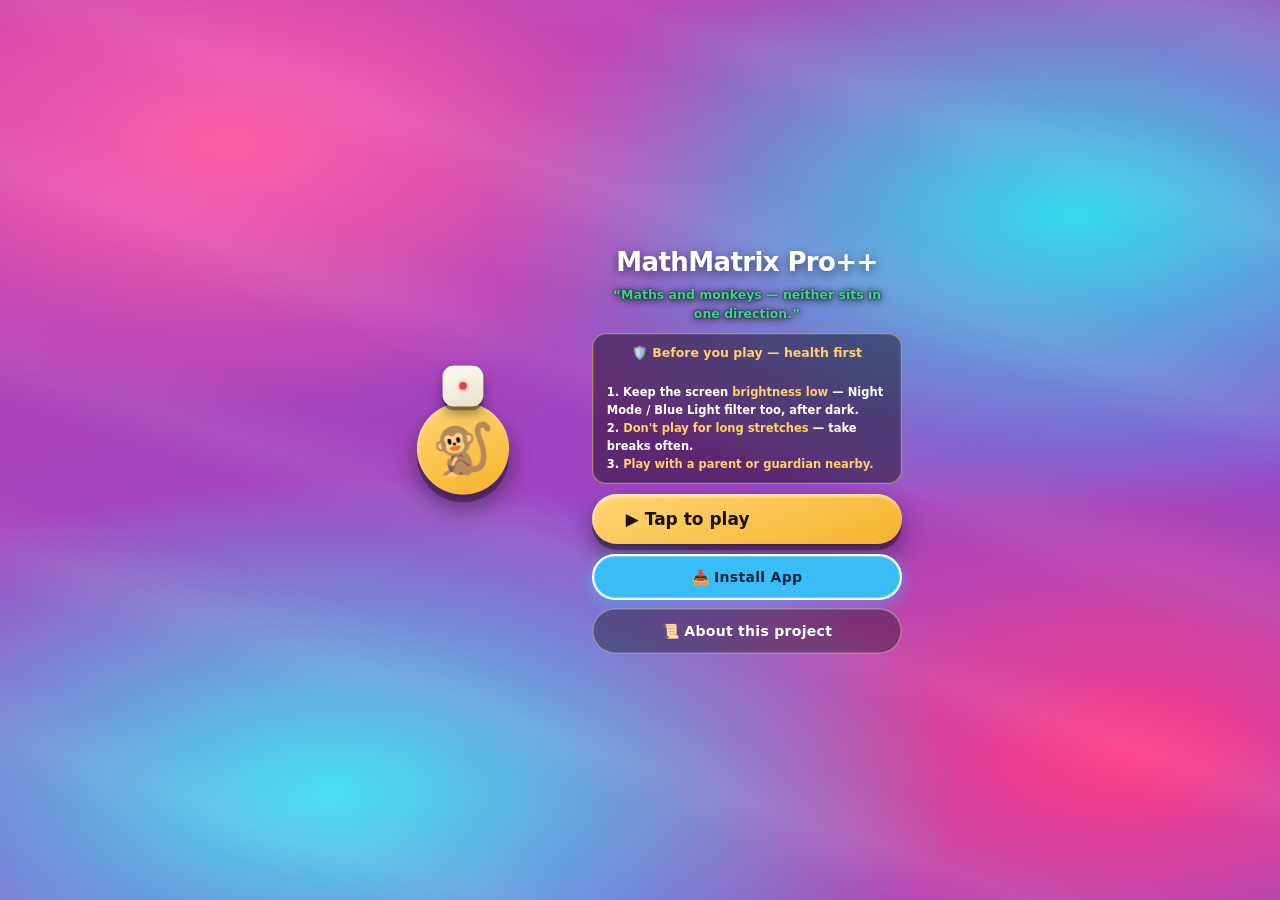
==== commit c7252965: "Fit landscape tablet chooser and improve touch utilities" ====
--- a/index.html
+++ b/index.html
@@ -55,7 +55,7 @@
 <link rel="apple-touch-icon" href="icon-192.png">
 <!-- without this the browser asks for /favicon.ico, 404s, and the tab sits blank -->
 <link rel="icon" href="icon-192.png" type="image/png">
-<title>🐒🎲 MathMatrix Pro++ — V.221 UI Tuning</title>
+<title>🐒🎲 MathMatrix Pro++ — V.222 UI Tuning</title>
 
 <!-- Raja: the copy icon in Android's share sheet copies something that will
      not open in a fresh browser, while every other channel works.
@@ -15893,7 +15893,7 @@
 (function(){
   // Build baked into this HTML — always reflects the exact version being run,
   // independent of cache timing. Keep in sync with the SW CACHE_VERSION on deploy.
-  var BUILD_VER = 'V.221 UI Tuning';
+  var BUILD_VER = 'V.222 UI Tuning';
   /* Legacy update beacon: older installed versions scan for this literal.
    window.BETA_VER = 'v185'
    Runtime code below derives the same token from BUILD_VER. */
--- a/category-chooser.css
+++ b/category-chooser.css
@@ -174,11 +174,11 @@
 .categoryHome:not(.categoryOpen) .categorySquareCompact .categoryGrid.categoryLandscapeSquares {
   flex:0 0 auto; align-self:center; min-height:0; max-width:100%;
   grid-template-columns:repeat(6,var(--square-side));
-  grid-template-rows:repeat(2,var(--square-side));
+  grid-template-rows:repeat(2,var(--landscape-card-height,var(--square-side)));
   gap:6px; overflow:hidden;
 }
 .categoryHome:not(.categoryOpen) .categorySquareCompact .categoryLandscapeSquares .categoryCard {
-  width:var(--square-side); height:var(--square-side); min-width:0; min-height:0;
+  width:var(--square-side); height:var(--landscape-card-height,var(--square-side)); min-width:0; min-height:0;
   flex-direction:column; justify-content:center; align-items:center;
   text-align:center; gap:2px; padding:2px; border-radius:10px;
 }
@@ -408,3 +408,25 @@
 html.desktopViewport .categoryHome .categoryFooter{min-height:40px}
 html.desktopViewport .categoryHome .categoryFooter .diffShare{min-height:32px;font-size:12px !important}
 html.desktopViewport body.categoryHome:not(.categoryOpen) .categoryCardCopy::after{font-size:14px !important;line-height:1.25}
+
+/* Taller landscape tablets keep a balanced book cover and comfortable utilities. */
+body.categoryHome:not(.categoryOpen) .categoryTabletFill .categoryLandscapeSquares .categoryPicture {
+  font-size:clamp(36px,calc(var(--square-side) * .25),48px) !important;
+  width:1em !important; height:1em !important;
+}
+body.categoryHome:not(.categoryOpen) .categoryTabletFill .categoryLandscapeSquares .categoryName {
+  font-size:clamp(18px,calc(var(--square-side) * .12),23px) !important;
+}
+body.categoryHome:not(.categoryOpen) .categoryTabletFill .categoryLandscapeSquares .categoryCardCopy::after {
+  font-size:clamp(11px,calc(var(--square-side) * .075),14px) !important;
+  line-height:1.25; min-height:2.5em;
+}
+body.categoryHome:not(.categoryOpen) .categoryTabletFill .categoryFooter {
+  height:48px !important; min-height:48px !important; padding-top:2px !important; padding-bottom:2px !important;
+}
+body.categoryHome:not(.categoryOpen) .categoryTabletFill .categoryFooter .diffShare {
+  min-height:44px !important; padding:8px 12px !important; font-size:14px !important;
+}
+body.categoryHome:not(.categoryOpen) .categoryTabletFill .categoryFooter #diffTip {
+  min-height:44px !important;
+}
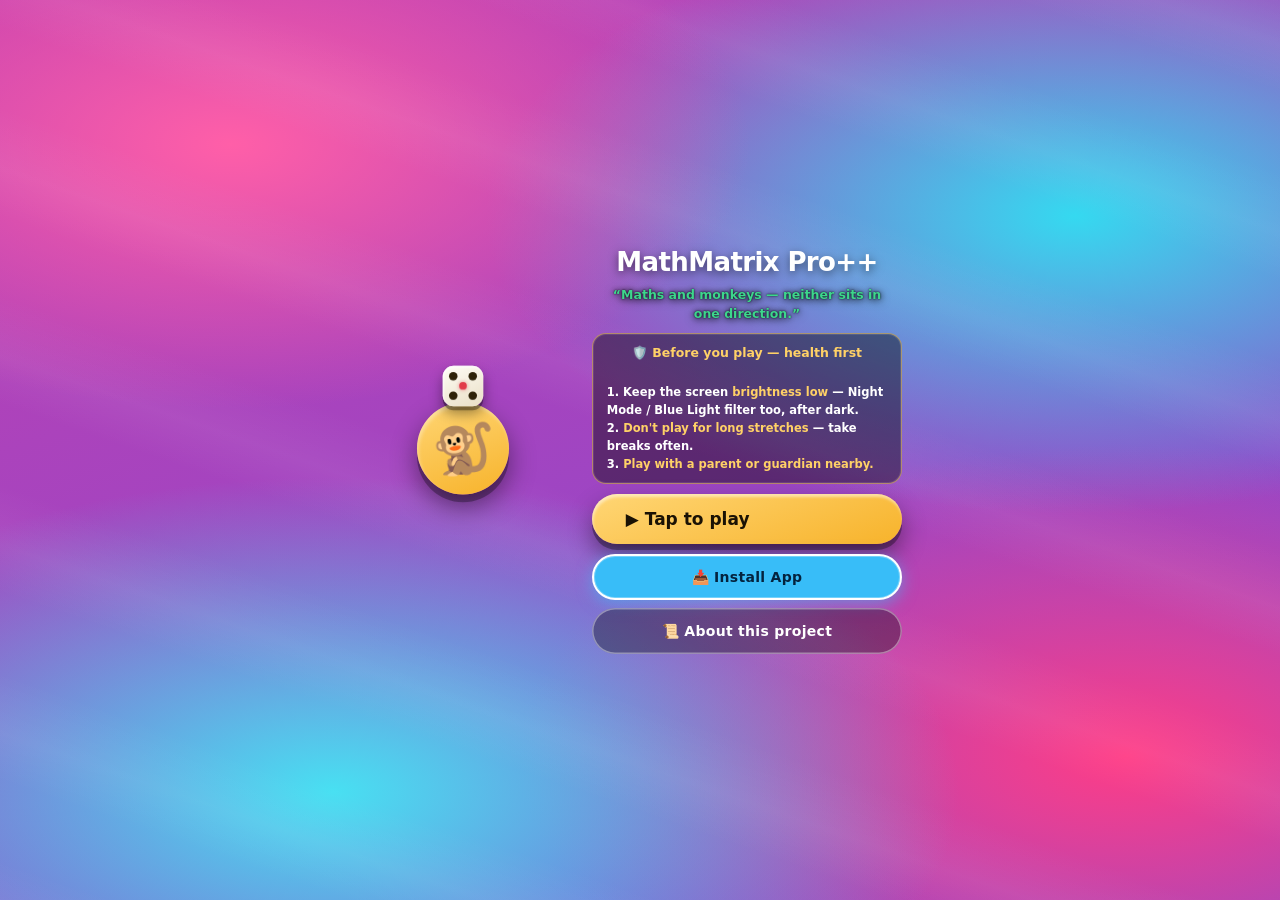
==== commit 3f18aa5e: "Preserve current screen during automatic updates" ====
--- a/index.html
+++ b/index.html
@@ -55,7 +55,7 @@
 <link rel="apple-touch-icon" href="icon-192.png">
 <!-- without this the browser asks for /favicon.ico, 404s, and the tab sits blank -->
 <link rel="icon" href="icon-192.png" type="image/png">
-<title>🐒🎲 MathMatrix Pro++ — V.222 UI Tuning</title>
+<title>🐒🎲 MathMatrix Pro++ — V.223 Update Stability</title>
 
 <!-- Raja: the copy icon in Android's share sheet copies something that will
      not open in a fresh browser, while every other channel works.
@@ -15857,8 +15857,31 @@
   if (!pendingResume) requestAnimationFrame(function(){ document.documentElement.classList.remove('mmBooting'); });
 })();
 
-// Beta registers its own worker at this subfolder scope for offline play.
-// The Beta cache namespace is separate from the public app on this origin.
+// Preserve the current screen for every app-initiated update, including a
+// delayed version check or worker activation after the child has pressed Play.
+// Leave the welcome screen in place if play has not started yet. The existing
+// one-shot resume code below restores the screen and selected puzzle on boot.
+function rememberUpdateLocation(){
+  if (document.querySelector('.splash:not(.out)')) return;
+  try {
+    var open = document.querySelector('[data-screen].on');
+    var lvl  = document.querySelector('.toggleBtn.active');
+    var lvlAttr = '', lvlVal = '';
+    if (lvl){
+      var LEVEL_ATTRS = ['data-size', 'data-slide-level', 'data-sud-level', 'data-pal-level', 'data-pal4-level'];
+      for (var lai = 0; lai < LEVEL_ATTRS.length; lai++){
+        if (lvl.hasAttribute(LEVEL_ATTRS[lai])){ lvlAttr = LEVEL_ATTRS[lai]; lvlVal = lvl.getAttribute(LEVEL_ATTRS[lai]); break; }
+      }
+      if (!lvlAttr && lvl.id){ lvlAttr = 'id'; lvlVal = lvl.id; }
+    }
+    sessionStorage.setItem('mm.resume', JSON.stringify({
+      s: open ? open.getAttribute('data-screen') : 'scHome',
+      za: lvlAttr, z: lvlVal
+    }));
+  } catch (e) {}
+}
+
+// Main registers its own worker and keeps its cache separate from Beta.
 if ('serviceWorker' in navigator) {
   // v219: when a NEW version of the app takes over from an older installed one, reload once so the
   // page and all its scripts/styles come from the same release (prevents a half-old, half-new mix).
@@ -15866,6 +15889,7 @@
   navigator.serviceWorker.addEventListener('controllerchange', function () {
     if (!hadController || swReloaded) return;
     swReloaded = true;
+    rememberUpdateLocation();
     try { location.reload(); } catch (e) {}
   });
   window.addEventListener('load', function () {
@@ -15893,7 +15917,7 @@
 (function(){
   // Build baked into this HTML — always reflects the exact version being run,
   // independent of cache timing. Keep in sync with the SW CACHE_VERSION on deploy.
-  var BUILD_VER = 'V.222 UI Tuning';
+  var BUILD_VER = 'V.223 Update Stability';
   /* Legacy update beacon: older installed versions scan for this literal.
    window.BETA_VER = 'v185'
    Runtime code below derives the same token from BUILD_VER. */
@@ -15968,6 +15992,7 @@
           if (!freshBuildNumber) return;
           var fresh = 'v' + freshBuildNumber[1];
           if (fresh === window.BETA_VER) return;
+          rememberUpdateLocation();
           location.replace(location.pathname + '?v=' + encodeURIComponent(fresh));
         })
         .catch(function(){
@@ -16008,43 +16033,7 @@
         return;
       }
       upBtn.textContent = '⏳ Updating…'; upBtn.disabled = true;
-      /* Raja asked to land back where you were standing, rather than at the
-         welcome screen on 3×3. So note the screen and the puzzle before the
-         reload; the block at the end of this file spends it on the way back in.
-         The screen and the puzzle only — NOT a half-filled board. A new build
-         can change a grid, and pouring stale cells into a different puzzle is
-         worse than starting it clean.
-
-         Raja: puzzles beyond the original 3x3-style family (Sudoku, Slide,
-         Pallanguzhi) left the app on the WRONG puzzle after Update -- this only
-         ever looked for data-size, which only the original magic-square family
-         carries. Every other family keys its own tile a different way
-         (data-sud-level, data-slide-level, data-pal-level, data-pal4-level),
-         so an update from any of them saved z:'' and silently defaulted back to
-         3x3 -- with everything downstream that keys off currentSize now
-         disagreeing with what actually got shown. That mismatch, not the cache
-         itself, is what let two puzzles' panels end up on screen together after
-         enough further taps. Now every family's own attribute is recognised.
-         Gate Logic's own tile carries no data-*-level at all -- it opens a
-         picker, not a single puzzle -- so it falls back to its id, landing back
-         on the gate list rather than the specific room (still correct, just not
-         as deep). */
-      try {
-        var open = document.querySelector('[data-screen].on');
-        var lvl  = document.querySelector('.toggleBtn.active');
-        var lvlAttr = '', lvlVal = '';
-        if (lvl){
-          var LEVEL_ATTRS = ['data-size', 'data-slide-level', 'data-sud-level', 'data-pal-level', 'data-pal4-level'];
-          for (var lai = 0; lai < LEVEL_ATTRS.length; lai++){
-            if (lvl.hasAttribute(LEVEL_ATTRS[lai])){ lvlAttr = LEVEL_ATTRS[lai]; lvlVal = lvl.getAttribute(LEVEL_ATTRS[lai]); break; }
-          }
-          if (!lvlAttr && lvl.id){ lvlAttr = 'id'; lvlVal = lvl.id; }
-        }
-        sessionStorage.setItem('mm.resume', JSON.stringify({
-          s: open ? open.getAttribute('data-screen') : 'scHome',
-          za: lvlAttr, z: lvlVal
-        }));
-      } catch (e) {}
+      rememberUpdateLocation();
       /* Refresh this Beta worker without deleting the offline copy or saved
          puzzle state. A one-time URL query also bypasses a stale HTTP-cache
          response when this button is used from an installed home-screen app. */
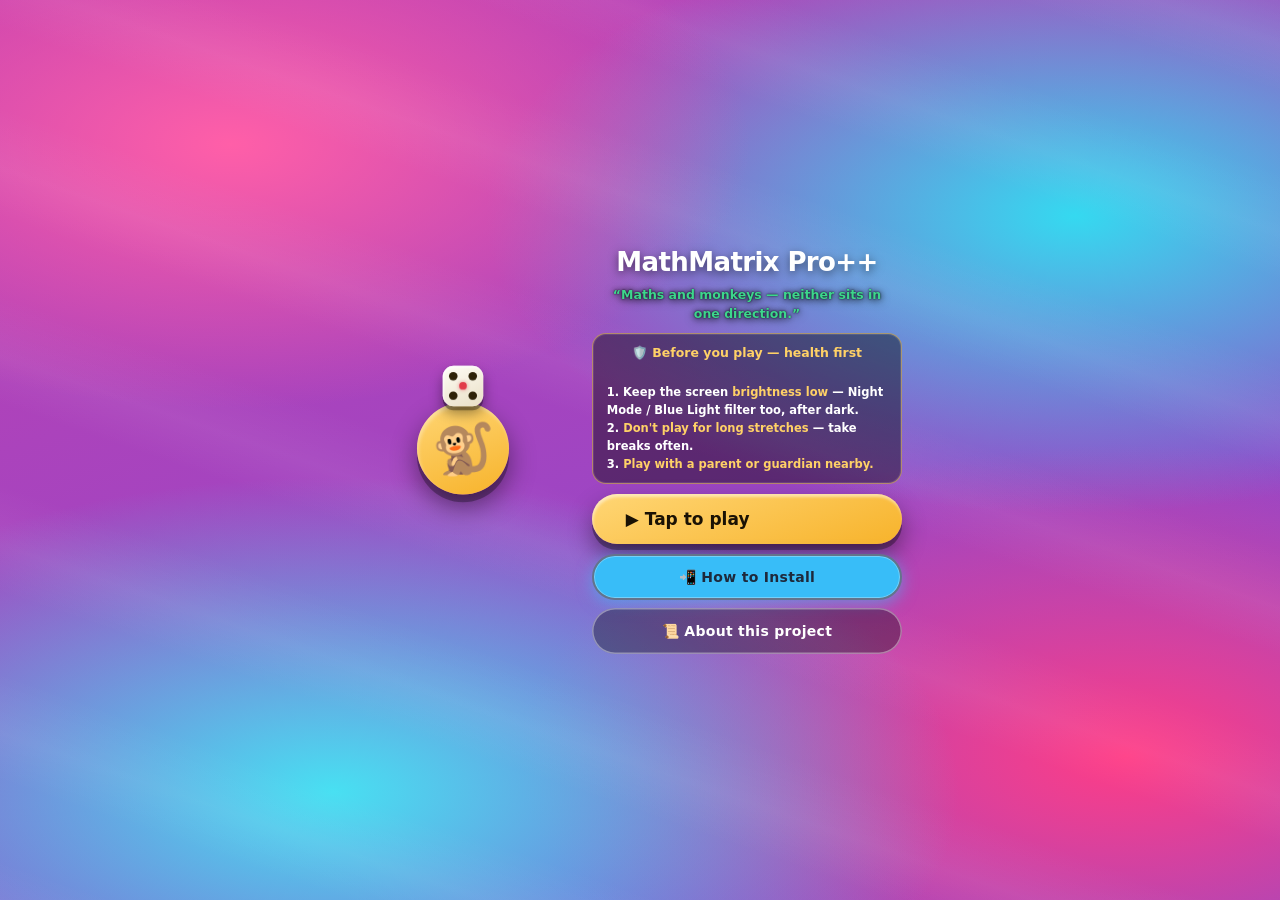
==== commit d5d53fc3: "Promote approved Beta V227 interface and stability fixes to Main" ====
--- a/index.html
+++ b/index.html
@@ -4,7 +4,25 @@
 <meta charset="UTF-8">
 <meta name="viewport" content="width=device-width, initial-scale=1.0, maximum-scale=1.0, user-scalable=no, viewport-fit=cover">
 <!-- Prevent the retired independent-puzzle list from painting before the book chooser initializes. -->
-<script>document.documentElement.classList.add('mmBooting');</script>
+<style id="mmBootPaint">
+/* Paint the app palette before any external code can delay page setup. */
+html { background:#C9A87C !important; }
+html.mmBooting body { background:#C9A87C !important; }
+html.mmBooting body::before {
+  content:"MathMatrix Pro++"; position:fixed; inset:0; z-index:190; pointer-events:none;
+  display:grid; place-items:center; padding:24px; text-align:center;
+  background:linear-gradient(176deg,#E4CFAC 0%,#CDAE83 38%,#DCC49E 66%,#C9A87C 100%);
+  color:#075333; font:800 clamp(20px,4vw,28px)/1.3 "Trebuchet MS",sans-serif;
+}
+</style>
+<script>
+document.documentElement.classList.add('mmBooting');
+document.documentElement.setAttribute('aria-busy','true');
+window.__mmRevealApp = function(){
+  document.documentElement.classList.remove('mmBooting');
+  document.documentElement.removeAttribute('aria-busy');
+};
+</script>
 <!-- viewport-fit=cover: without it, env(safe-area-inset-*) always reports 0,
      which is why .tabBar's own safe-area padding below was a no-op — needed
      now that the "Play offline" sheet's last line was found rendering under
@@ -17,7 +35,7 @@
 <meta name="google" content="notranslate">
 <meta name="apple-mobile-web-app-capable" content="yes">
 <meta name="apple-mobile-web-app-status-bar-style" content="black-translucent">
-<meta name="theme-color" content="#0d0d0d">
+<meta name="theme-color" content="#C9A87C">
 <!-- TEMP DIAGNOSTIC (beta-202): Raja's 4-player store tap still does nothing on
      his real device even after the touch-action fix, and the tap-details capture
      added in beta-201 never showed up in SaNa's bubble either — meaning the click
@@ -50,12 +68,12 @@
   return false;
 };
 </script>
-<!-- Beta keeps its install identity in beta-manifest.json. -->
+<!-- Main retains its existing install identity. -->
 <link rel="manifest" href="manifest.json?v=219-orientation-2">
 <link rel="apple-touch-icon" href="icon-192.png">
 <!-- without this the browser asks for /favicon.ico, 404s, and the tab sits blank -->
 <link rel="icon" href="icon-192.png" type="image/png">
-<title>🐒🎲 MathMatrix Pro++ — V.223 Update Stability</title>
+<title>🐒🎲 MathMatrix Pro++ — V.227 Visible Screen Fit</title>
 
 <!-- Raja: the copy icon in Android's share sheet copies something that will
      not open in a fresh browser, while every other channel works.
@@ -92,7 +110,7 @@
   var root=document.documentElement;
   var touch=('ontouchstart' in window)||(navigator.maxTouchPoints>0);
   if(touch)root.classList.add('touchViewport');
-  /* Wide laptop windows share the responsive landscape layout. */
+  /* Sideways laptop windows use the same responsive layout as touch screens. */
   function setLs(){
     var land=window.innerWidth>window.innerHeight;
     root.classList.toggle('lsLayout', land && (touch || window.innerWidth>=900 || window.innerHeight<=640));
@@ -123,12 +141,6 @@
 })();
 </script>
 <style>
-/* First-paint guard: retained legacy puzzle markup must never be visible while
-   category-chooser.js builds the current book-selection interface. */
-html.mmBooting body::before {
-  content:""; position:fixed; inset:0; z-index:190; pointer-events:none;
-  background:linear-gradient(135deg,#dc43a4 0%,#9150c7 48%,#36bde5 100%);
-}
   * { margin:0; padding:0; box-sizing:border-box; -webkit-tap-highlight-color:transparent; }
   html, body { height:100%; width:100%; touch-action:manipulation; }  /* manipulation = normal taps/scroll but no double-tap zoom */
   
@@ -1427,27 +1439,12 @@
       font-size:13px; overscroll-behavior:none; }
 .blob{ display:none !important; }               /* the glow replaces them */
 
-/* Raja has the app on his home screen TWICE — one a real install, one a Chrome
-   shortcut — and the shortcut opened with no tab bar at all: no Puzzles, Play,
-   Get App or Feedback. Same HTML on both, verified against the live file, so
-   the difference is the height each launcher hands the page.
-
-   100vh is the LARGE viewport: the height the page would have if the browser's
-   own toolbars were hidden. It is not the height that is actually on screen
-   while they are showing. max-height:100dvh was meant to cap it, but dvh tracks
-   the CURRENT state and is a moving target during launch, so the shell could
-   settle taller than the visible area — and this shell is a flex column with
-   overflow:hidden, which means the surplus comes off the BOTTOM, where the tab
-   bar lives. The list scaling up in the same screenshot is the same cause
-   showing its hand: fitHome() had more height to divide, because the shell
-   genuinely thought it was taller.
-
-   100svh is the SMALL viewport — the height with browser UI showing, the
-   smallest the page can ever be handed. Sizing to it means the bar cannot be
-   under anything, in any launcher. In a real install svh, lvh and dvh are all
-   the same number, so nothing changes for the installed icon. The earlier
-   declarations stay as fallbacks for browsers without the newer units. */
+/* Keep the tabs inside the visible screen in both installed and browser launches.
+   svh is a safe startup fallback, but can remain shorter after browser controls
+   disappear. game-layout.js measures the current visible height, bounded by the
+   layout height so a stale larger report cannot hide the bottom navigation. */
 .appShell{ height:100dvh; height:100vh; max-height:100dvh; height:100svh; max-height:100svh;
+  height:var(--app-visible-height,100svh); max-height:var(--app-visible-height,100svh);
   width:100%;
   display:flex !important; flex-direction:column; overflow:hidden !important; position:relative; }
 /* ══ BACKGROUND DECORATION ══════════════════════════════════════════════
@@ -4355,40 +4352,9 @@
 html.lsShort .tabBtn{ font-size:10.5px !important; }
 html.lsShort .screen.on{ padding-top:3px !important; }
 </style>
-
-<!-- iPhone-only portrait navigation sizing. Android rules are not overridden. -->
-<script>
-(function(){
-  var ios = /iPhone|iPad|iPod/.test(navigator.userAgent) ||
-    (navigator.platform === 'MacIntel' && navigator.maxTouchPoints > 1);
-  if (ios) document.documentElement.classList.add('mmIOS');
-})();
-</script>
-<style id="ios-only-portrait-tabs">
-@media (orientation: portrait) {
-  html.mmIOS:not(.lsLayout) .tabBar {
-    min-height: 65px !important;
-    padding-top: 4px !important;
-    padding-bottom: calc(4px + env(safe-area-inset-bottom, 0px)) !important;
-    gap: 5px !important;
-  }
-  html.mmIOS:not(.lsLayout) .tabBtn {
-    min-width: 0 !important;
-    min-height: 55px !important;
-    flex: 1 1 0 !important;
-    font-size: 12px !important;
-    line-height: 1.15 !important;
-    gap: 3px !important;
-    padding: 3px 2px !important;
-    margin: 0 1px !important;
-  }
-  html.mmIOS:not(.lsLayout) .tabBtn .tabIco {
-    font-size: 21px !important;
-    line-height: 1.1 !important;
-  }
-}
-</style>
 <link rel="stylesheet" href="ui-tuning.css">
+<link rel="stylesheet" href="navigation-shell.css">
+<script src="navigation-shell.js"></script>
 </head>
 <body>
 <div class="blob blob-a"></div><div class="blob blob-b"></div><div class="blob blob-c"></div>
@@ -4401,7 +4367,7 @@
   <button class="navBack" id="navBack" type="button" aria-label="Back to puzzles">←</button>
   <div class="appBarTitle" id="appBarTitle">MathMatrix Pro++</div>
   <!-- placeholder only: the real count is set from the number of cards on Home -->
-  <span class="appBarChip" id="appBarChip">10 puzzles</span>
+  <button class="appBarChip" id="appBarChip" type="button">Update</button>
 </header>
 
 <div class="screens">
@@ -4812,6 +4778,7 @@
 
 <!-- ══ GET APP ══ -->
 <section class="screen" data-screen="scApp">
+<div id="legacyAppUtilities" hidden>
 <!-- Share: the installed app has no address bar, so this is the way to pass the link on -->
 <div style="display:flex; gap:10px; width:100%; max-width:560px; margin:0 auto 10px; padding:0 10px; box-sizing:border-box;">
   <button id="shareBtn" style="flex:1; background:#04231a; border:2px solid #22c55e; border-radius:12px; height:48px; font-size:15px; font-weight:800; color:#4ade80; cursor:pointer;">📤 Share</button>
@@ -4823,6 +4790,7 @@
   <button id="updateBtn" style="flex:1; background:#000; border:2px solid #f59e0b; border-radius:12px; height:48px; line-height:44px; padding:0 10px; font-size:15px; font-weight:700; color:#fbbf24; cursor:pointer;">🔄 Online Update</button>
 </div>
 
+</div>
 <!-- Raja: the native share sheet's own "copy" grabs the whole title +
      description + link as one paragraph on Android (see #shareBtn's own
      comment) — not something this page can fix, since that concat happens
@@ -4837,7 +4805,7 @@
   <div class="shareQrCode" id="shareQrCode" role="img" aria-label="QR code for this app's share link"></div>
   <div class="shareQrCopy">
     <h3>Scan to open MathMatrix</h3>
-    <p id="shareQrNote">Use another device’s camera. This opens the same link as Share and Copy Link.</p>
+    <p id="shareQrNote">Use another device’s camera to open the app. Then choose Install or Add to Home Screen.</p>
   </div>
 </div><div id="offlineBox">
   <h3>📲 Play Offline — Add to Home Screen</h3>
@@ -4906,7 +4874,7 @@
          the label alone, so Home gets shorter rather than taller. -->
     <span class="diffMascotEmoji" aria-hidden="true">🐒🎲</span>
     <span class="diffSide">
-      <span class="diffTip" id="diffTip" role="button" tabindex="0" aria-label="How to play with no internet">📴 Plays with no internet</span>
+      <button class="diffTip" id="diffTip" type="button" aria-label="How to play with no internet">📴 Plays with no internet</button>
       <button class="diffShare" id="diffInstall" type="button">📥 Install App</button>
       <button class="diffShare" id="diffShare" type="button">📤 Share</button>
     </span>
@@ -13765,7 +13733,7 @@
     // the difficulty row (.diffMascot), freeing the bar for bigger buttons
     scHome:  'MathMatrix Pro++',
     scLearn: '💡 Math Logic',
-    scApp:   '📲 Share & Install',
+    scApp:   'QR Code',
     scFeed:  '💬 Feedback'
   };
   var SCREEN_CHIP = { scHome:'9 puzzles', scLearn:'how it works', scApp:'offline ready',
@@ -13798,6 +13766,7 @@
   }
 
   function goScreen(id){
+    document.body.classList.toggle('utilityScreen', id !== 'scPlay' && id !== 'scLearn');
     document.querySelectorAll('[data-screen]').forEach(function(sec){
       sec.classList.toggle('on', sec.getAttribute('data-screen') === id);
     });
@@ -14071,8 +14040,8 @@
       try {
         new QRCode(qrHost, {
           text: LINK,
-          width: 116,
-          height: 116,
+          width: 512,
+          height: 512,
           colorDark: '#1f1b15',
           colorLight: '#ffffff',
           correctLevel: QRCode.CorrectLevel.M
@@ -14307,7 +14276,7 @@
        The section stays in the DOM only because #logicBox lives there and is
        parked into the sheet system from it. */
     if (id === 'scFeed')  sana('Found something odd? <b>Tell us</b> — that\'s what a beta is for.', 'think');
-    if (id === 'scApp')   sana('Install it once and it works with <b>no internet</b>.', null);
+    if (id === 'scApp')   sana('Share MathMatrix with another device.', null);
   };
   ['scHome','scPlay','scLearn','scApp','scFeed'].forEach(function(s){
     var tb = document.getElementById('tab-' + s);
@@ -14584,7 +14553,7 @@
        never disagree about whether there is a connection */
     function idle(){
       var on = navigator.onLine;
-      chip.textContent = on ? '🔄 Update' : '📴 Offline';
+      chip.textContent = on ? 'Update' : 'Offline';
       var tip = document.getElementById('diffTip');
       if (tip){
         tip.textContent = on ? '📴 Plays with no internet'
@@ -14598,11 +14567,11 @@
 
     chip.addEventListener('click', function(){
       if (!navigator.onLine){
-        chip.textContent = '📴 No internet';
+        chip.textContent = 'Offline';
         setTimeout(idle, 2200);
         return;
       }
-      chip.textContent = '⏳ Updating…';
+      chip.textContent = 'Updating';
       var real = document.getElementById('updateBtn');
       if (real) real.click();                 // the guarded path, reused
       else { try { location.reload(); } catch(e){} }
@@ -15511,6 +15480,7 @@
        a node that is no longer on the page. The stash is consumed at the end
        of this file, not here. */
     try { if (sessionStorage.getItem('mm.resume')) return; } catch (e) {}
+    if (window.isMathMatrixPuzzleReturn && window.isMathMatrixPuzzleReturn()) return;
     var tag = document.querySelector('#vault .tagline');
     var name = (SCREEN_TITLE && SCREEN_TITLE.scHome) ? SCREEN_TITLE.scHome.replace(/^[^A-Za-z]+/, '') : 'MathMatrix';
 
@@ -15849,12 +15819,13 @@
     screen: openScreen,
     announce: function(message){ sana(message, null); }
   });
+  window.initMathMatrixNavigation({ fit: function(){ categoryChooser.fit(); } });
   // Reveal only after the book chooser has replaced the legacy home view.
   // The splash (z-index 200) stays above the boot guard (z-index 190).
   // On manual update, keep the guard until the saved screen has been restored.
   var pendingResume = false;
   try { pendingResume = !!sessionStorage.getItem('mm.resume'); } catch(e) {}
-  if (!pendingResume) requestAnimationFrame(function(){ document.documentElement.classList.remove('mmBooting'); });
+  if (!pendingResume) requestAnimationFrame(window.__mmRevealApp);
 })();
 
 // Preserve the current screen for every app-initiated update, including a
@@ -15881,7 +15852,7 @@
   } catch (e) {}
 }
 
-// Main registers its own worker and keeps its cache separate from Beta.
+// Main registers its own worker and preserves the separate Beta cache.
 if ('serviceWorker' in navigator) {
   // v219: when a NEW version of the app takes over from an older installed one, reload once so the
   // page and all its scripts/styles come from the same release (prevents a half-old, half-new mix).
@@ -15917,7 +15888,7 @@
 (function(){
   // Build baked into this HTML — always reflects the exact version being run,
   // independent of cache timing. Keep in sync with the SW CACHE_VERSION on deploy.
-  var BUILD_VER = 'V.223 Update Stability';
+  var BUILD_VER = 'V.227 Visible Screen Fit';
   /* Legacy update beacon: older installed versions scan for this literal.
    window.BETA_VER = 'v185'
    Runtime code below derives the same token from BUILD_VER. */
@@ -16095,7 +16066,7 @@
     if (tab) tab.click();
   })();
   // Update-resume path: reveal the fully restored screen, never the old list.
-  requestAnimationFrame(function(){ document.documentElement.classList.remove('mmBooting'); });
+  requestAnimationFrame(window.__mmRevealApp);
 })();
 </script>
 </body>
--- a/category-chooser.css
+++ b/category-chooser.css
@@ -298,70 +298,17 @@
   .categoryHome .categoryFooter .diffShare { padding-left:5px !important; padding-right:5px !important; }
 }
 
-/* V219: consistent Play Offline footer in portrait and landscape */
-.categoryHome .categoryFooter,
-.categoryHome:not(.categoryOpen) .categorySquareCompact .categoryFooter {
-  box-sizing:border-box !important;
-  width:100% !important;
-  max-width:100% !important;
-  padding-left:max(14px, env(safe-area-inset-left, 0px)) !important;
-  padding-right:max(14px, env(safe-area-inset-right, 0px)) !important;
-  column-gap:4px !important;
-}
-.categoryHome .categoryFooter #diffTip,
-.categoryHome:not(.categoryOpen) .categorySquareCompact .categoryFooter #diffTip {
-  display:inline-flex !important;
-  align-items:center !important;
-  justify-content:flex-start !important;
-  width:auto !important;
-  min-width:0 !important;
-  height:auto !important;
-  flex:0 0 auto !important;
-  overflow:visible !important;
-  white-space:nowrap !important;
-}
-.categoryHome .categoryFooter #diffTip::before { content:none !important; display:none !important; }
-.categoryHome .categoryFooter #diffTip::after {
-  content:'Play Offline' !important;
-  display:inline !important;
-  font:700 12px/1.15 "Trebuchet MS",sans-serif !important;
-  color:#664C2C !important;
-  white-space:nowrap !important;
-}
-.categoryHome .categoryFooter .categoryVersion {
-  font:800 14px/1.15 "Trebuchet MS",sans-serif !important;
-  color:#664C2C !important;
-  flex:0 0 auto !important;
-  white-space:nowrap !important;
-}
-@media (max-width:400px) {
-  .categoryHome .categoryFooter,
-  .categoryHome:not(.categoryOpen) .categorySquareCompact .categoryFooter {
-    padding-left:max(9px, env(safe-area-inset-left, 0px)) !important;
-    padding-right:max(9px, env(safe-area-inset-right, 0px)) !important;
-    column-gap:3px !important;
-  }
-  .categoryHome .categoryFooter #diffTip::after { font-size:11px !important; }
-  .categoryHome .categoryFooter .categoryVersion { font-size:12px !important; }
-}
-
-/* V219 landscape book title and icon readability */
-@media (orientation:landscape) and (min-width:600px) {
-  .categoryHome:not(.categoryOpen) .categorySquareCompact .categoryLandscapeSquares .categoryPicture {
-    width:clamp(20px,4.3vh,32px) !important;
-    height:clamp(20px,4.3vh,32px) !important;
-    font-size:clamp(20px,4.3vh,32px) !important;
-    line-height:1 !important;
-  }
-  .categoryHome:not(.categoryOpen) .categorySquareCompact .categoryLandscapeSquares .categoryName {
-    font-size:clamp(12px,2.9vh,17px) !important;
-    font-weight:800 !important;
-    line-height:1.08 !important;
-    text-align:center;
-  }
-}
-
 /* V219 Beta: book contents captions. Card geometry, footer, gameplay unchanged. */
+/* Laptop home keeps the phone's card artwork and full names in a roomy 4 x 3 grid. */
+html.desktopViewport .categoryHome .categoryGrid{gap:12px}
+html.desktopViewport .categoryHome .categoryCard{padding:12px;gap:12px;border-radius:16px}
+html.desktopViewport .categoryHome .appBarTitle{font-size:22px !important}
+html.desktopViewport .categoryHome .categoryTitle{font-size:24px}
+html.desktopViewport .categoryHome .categoryHint{font-size:13px}
+html.desktopViewport .categoryHome .categoryFooter{min-height:40px}
+html.desktopViewport .categoryHome .categoryFooter .diffShare{min-height:32px;font-size:12px !important}
+html.desktopViewport body.categoryHome:not(.categoryOpen) .categoryCardCopy::after{font-size:14px !important;line-height:1.25}
+
 body.categoryHome:not(.categoryOpen) .categoryCardCopy .categoryCount {display:none !important;}
 body.categoryHome:not(.categoryOpen) .categoryCardCopy::after {content:""; display:block; color:#4D5844; font-size:clamp(9px,2.7vw,12px); line-height:1.16; font-weight:600; overflow-wrap:anywhere; max-width:100%;}
 body.categoryHome:not(.categoryOpen) .categoryCard[data-category="Add Magic"] .categoryCardCopy::after {content:"3×3 to 10×10 · equal sums";}
@@ -399,16 +346,6 @@
  }
 }
 
-/* Laptop home keeps the phone's card artwork and full names in a roomy 4 x 3 grid. */
-html.desktopViewport .categoryHome .categoryGrid{gap:12px}
-html.desktopViewport .categoryHome .categoryCard{padding:12px;gap:12px;border-radius:16px}
-html.desktopViewport .categoryHome .appBarTitle{font-size:22px !important}
-html.desktopViewport .categoryHome .categoryTitle{font-size:24px}
-html.desktopViewport .categoryHome .categoryHint{font-size:13px}
-html.desktopViewport .categoryHome .categoryFooter{min-height:40px}
-html.desktopViewport .categoryHome .categoryFooter .diffShare{min-height:32px;font-size:12px !important}
-html.desktopViewport body.categoryHome:not(.categoryOpen) .categoryCardCopy::after{font-size:14px !important;line-height:1.25}
-
 /* Taller landscape tablets keep a balanced book cover and comfortable utilities. */
 body.categoryHome:not(.categoryOpen) .categoryTabletFill .categoryLandscapeSquares .categoryPicture {
   font-size:clamp(36px,calc(var(--square-side) * .25),48px) !important;
--- a/game-layout.css
+++ b/game-layout.css
@@ -66,18 +66,18 @@
 html.portraitGame.lockRotateCCW dialog{transform:rotate(-90deg) translate(-50%,-50%)}
 
 /* v219 · free orientation: Tic-Tac-Toe sideways = controls on the left, board on the right */
-html.desktopViewport.tttViewport{background:var(--bg,#d8b98c)}
-html.desktopViewport.tttViewport body{width:100% !important;max-width:none !important;margin:0 !important}
-html.desktopViewport.tttViewport main{width:100% !important;max-width:none !important;margin:0 !important;display:grid;
+html.lsLayout.tttViewport{background:var(--bg,#d8b98c)}
+html.lsLayout.tttViewport body{width:100% !important;max-width:none !important;margin:0 !important}
+html.lsLayout.tttViewport main{width:100% !important;max-width:none !important;margin:0 !important;display:grid;
   grid-template-columns:minmax(0,1fr) auto;grid-template-rows:auto auto auto auto auto;column-gap:18px;row-gap:6px;
   align-content:center;align-items:center;justify-items:center;padding:6px max(14px,env(safe-area-inset-right)) 8px max(14px,env(safe-area-inset-left))}
-html.desktopViewport.tttViewport main>.sanaRow{grid-column:1;grid-row:1}
-html.desktopViewport.tttViewport main>.sizebar{grid-column:1;grid-row:2}
-html.desktopViewport.tttViewport main>.scorebar{grid-column:1;grid-row:3}
-html.desktopViewport.tttViewport main>.actions{grid-column:1;grid-row:4}
-html.desktopViewport.tttViewport main>.hint{grid-column:1;grid-row:5}
-html.desktopViewport.tttViewport main>.board-wrap{grid-column:2;grid-row:1 / -1}
-html.desktopViewport.tttViewport header{padding-top:max(4px,env(safe-area-inset-top));padding-bottom:4px}
+html.lsLayout.tttViewport main>.sanaRow{grid-column:1;grid-row:1}
+html.lsLayout.tttViewport main>.sizebar{grid-column:1;grid-row:2}
+html.lsLayout.tttViewport main>.scorebar{grid-column:1;grid-row:3}
+html.lsLayout.tttViewport main>.actions{grid-column:1;grid-row:4}
+html.lsLayout.tttViewport main>.hint{grid-column:1;grid-row:5}
+html.lsLayout.tttViewport main>.board-wrap{grid-column:2;grid-row:1 / -1}
+html.lsLayout.tttViewport header{padding-top:max(4px,env(safe-area-inset-top));padding-bottom:4px}
 
 /* Laptop windows use the same canvas and landscape controls as touch devices. */
 html.desktopViewport body{width:100% !important;max-width:none !important;margin:0 !important;background:#d8b98c !important}
--- a/navigation-shell.css
+++ b/navigation-shell.css
@@ -0,0 +1,123 @@
+:root { --safeBottom:env(safe-area-inset-bottom,0px); }
+/* V224: one browsing header, larger books/tabs, and a focused QR page. */
+#legacyAppUtilities { display:none !important; }
+body.navigationShell #appUtilities { display:none; }
+body.navigationShell.utilityScreen .appBar {
+  display:flex !important; align-items:center; flex-wrap:nowrap; gap:6px;
+  position:relative; min-height:calc(56px + var(--safeTop,0px)) !important; padding:calc(4px + var(--safeTop,0px)) calc(8px + var(--safeRight,0px)) 4px calc(8px + var(--safeLeft,0px)) !important; box-sizing:border-box;
+}
+body.navigationShell.utilityScreen #appUtilities { display:flex; align-items:center; flex:none; gap:4px; min-width:0; }
+body.navigationShell.utilityScreen .appBar :is(#barLearn,#barWatch) { display:none !important; }
+body.navigationShell.utilityScreen .appBar #navBack { flex:none; width:44px; min-width:44px; height:44px !important; margin:0; box-sizing:border-box; }
+body.navigationShell.utilityScreen .appBar #barMore { flex:none; width:48px; min-width:48px; height:48px !important; min-height:48px; margin:0 0 0 auto; padding:3px !important; box-sizing:border-box; }
+body.navigationShell.utilityScreen .appBar .appBarTitle {
+  position:absolute; left:50%; transform:translateX(-50%); width:max-content; max-width:var(--brand-room,25vw);
+  margin:0; padding:0 !important; text-align:center; white-space:nowrap !important;
+  font-size:clamp(14px,1.8vw,22px) !important; line-height:1.2 !important; overflow:hidden !important;
+}
+body.navigationShell.utilityScreen .appBar.headerTight .appBarTitle { visibility:hidden; }
+body.navigationShell.utilityScreen .appBar #appUtilities :is(button,#diffTip) {
+  display:inline-flex !important; align-items:center; justify-content:center; flex:none;
+  box-sizing:border-box; min-width:44px; min-height:44px; height:44px !important;
+  margin:0 !important; padding:5px 7px !important; border:0 !important; border-radius:12px !important;
+  font:800 13px/1.15 "Trebuchet MS",sans-serif !important; text-decoration:none;
+  white-space:nowrap; background:#8a5e31 !important; color:#fff3e0 !important; cursor:pointer;
+  box-shadow:0 3px 0 #67411e !important;
+}
+body.navigationShell.utilityScreen .appBar #appUtilities > *::after { display:none !important; }
+body.navigationShell.utilityScreen .appBar #appUtilities #diffInstall[data-installed="true"] { background:#ffc637 !important; color:#33220f !important; cursor:default; opacity:1; }
+body.navigationShell.utilityScreen .appBar #appUtilities #diffTip { font-size:0 !important; }
+body.navigationShell.utilityScreen .appBar #appUtilities #diffTip::before { content:'Play Offline'; font:800 12px/1.15 "Trebuchet MS",sans-serif; }
+body.navigationShell.utilityScreen .appBar #appUtilities #diffShare { font-size:0 !important; }
+body.navigationShell.utilityScreen .appBar #appUtilities #diffShare::before { content:'Share'; font:800 13px/1.15 "Trebuchet MS",sans-serif; }
+body.navigationShell #appUtilities > *:focus-visible,body.navigationShell .tabBtn:focus-visible { outline:3px solid #075c40 !important; outline-offset:3px; }
+body.navigationShell .categoryBrand { display:none; color:#075333; font:800 20px/1.15 "Trebuchet MS",sans-serif; margin:0 0 3px; }
+body.navigationShell .categoryHome:not(.categoryOpen) .categoryHint,
+body.navigationShell.categoryHome:not(.categoryOpen) .categoryHint { display:none !important; }
+body.navigationShell .titleCard .categoryVersion { display:block; margin:4px 0 12px; font:800 14px/1.4 "Trebuchet MS",sans-serif; color:#664c2c; }
+body.navigationShell .tabBar { display:grid !important; grid-template-columns:repeat(4,minmax(0,1fr)); gap:8px !important; min-height:calc(64px + var(--safeBottom,0px)) !important; height:calc(64px + var(--safeBottom,0px)) !important; padding:4px calc(8px + var(--safeRight,0px)) calc(4px + var(--safeBottom,0px)) calc(8px + var(--safeLeft,0px)) !important; box-sizing:border-box; }
+body.navigationShell .tabBar .tabBtn { width:100%; min-width:0; min-height:56px !important; height:100% !important; margin:0 !important; padding:5px 4px !important; font-size:clamp(14px,1.6vw,18px) !important; line-height:1.15; }
+body.navigationShell .tabBar .tabIco { width:24px !important; height:24px !important; }
+body.navigationShell #tab-scApp .tabIco { --ui-icon:url("data:image/svg+xml,%3Csvg xmlns='http://www.w3.org/2000/svg' fill='none' viewBox='0 0 24 24' stroke='black' stroke-width='2'%3E%3Cpath d='M3 3h6v6H3zM15 3h6v6h-6zM3 15h6v6H3zM15 15h2v2h-2zM21 13v4M13 21h4M21 21h.01'/%3E%3C/svg%3E"); }
+body.navigationShell.categoryHome:not(.categoryOpen) .categoryLandscapeSquares { width:100% !important; grid-template-columns:repeat(6,minmax(0,1fr)) !important; }
+body.navigationShell.categoryHome:not(.categoryOpen) .categoryLandscapeSquares .categoryCard { width:100% !important; }
+
+/* Actions are shared with the header, so this screen has one primary action. */
+body.navigationShell [data-screen="scApp"].on { display:grid !important; grid-template-rows:44px minmax(0,1fr) 54px; gap:10px; overflow:hidden !important; padding:8px calc(8px + var(--safeRight,0px)) 8px calc(8px + var(--safeLeft,0px)) !important; box-sizing:border-box; }
+body.navigationShell [data-screen="scApp"] > :is(.qrCopyAction,.shareQrCard,.qrAbout) { width:100% !important; max-width:760px !important; margin:0 auto !important; box-sizing:border-box; }
+body.navigationShell [data-screen="scApp"] .qrCopyAction { display:flex; justify-content:center; padding:0 !important; }
+body.navigationShell [data-screen="scApp"] #copyLinkBtn { flex:none !important; width:auto !important; min-width:160px; height:44px !important; min-height:44px !important; padding:8px 24px !important; font-size:16px !important; line-height:1.25 !important; }
+body.navigationShell [data-screen="scApp"] .shareQrCard {
+  display:flex; flex-direction:column; justify-content:center; align-items:center; gap:12px;
+  height:100%; max-height:640px; align-self:center; min-height:0; padding:14px !important;
+}
+body.navigationShell .shareQrCode { flex:none !important; width:var(--qr-side,180px) !important; height:var(--qr-side,180px) !important; padding:calc(var(--qr-side,180px) * .1) !important; border:0; border-radius:12px; }
+body.navigationShell .shareQrCode :is(canvas,img) { width:100% !important; height:100% !important; }
+body.navigationShell .shareQrCopy { flex:none; width:100%; text-align:center; }
+body.navigationShell .shareQrCopy h3 { margin:0 0 6px; font-size:clamp(17px,2vw,23px); line-height:1.2; }
+body.navigationShell .shareQrCopy p { font-size:clamp(13px,1.5vw,16px); line-height:1.4; }
+body.navigationShell [data-screen="scApp"] .qrAbout { display:block !important; padding:0; }
+body.navigationShell [data-screen="scApp"] #rowAbout { display:flex; align-items:center; width:100%; min-height:48px; height:100%; padding:8px 14px; margin:0; box-sizing:border-box; }
+body.navigationShell .qrDetailsActions { display:grid; gap:8px; margin-top:14px; }
+body.navigationShell .qrDetailsActions:empty { display:none; }
+body.navigationShell [data-screen="scApp"] #rowAbout b { font-size:16px !important; line-height:1.2; }
+body.navigationShell [data-screen="scApp"] #rowAbout small { font-size:12px !important; line-height:1.25; }
+
+@media(orientation:portrait) {
+  body.navigationShell.utilityScreen .appBar .appBarTitle { display:none !important; }
+  body.navigationShell.categoryHome:not(.categoryOpen) .categoryBrand { display:block; }
+  body.navigationShell.categoryHome:not(.categoryOpen) .categoryHeading { padding:3px 4px !important; }
+}
+@media(orientation:portrait) and (min-width:600px) {
+  body.navigationShell.categoryHome:not(.categoryOpen) .categoryCard { flex-direction:column; justify-content:center; text-align:center; padding:14px; gap:12px; }
+  body.navigationShell.categoryHome:not(.categoryOpen) .categoryPicture { width:1em; font-size:clamp(40px,6vw,60px) !important; }
+  body.navigationShell.categoryHome:not(.categoryOpen) .categoryName { font-size:clamp(20px,2.8vw,26px) !important; line-height:1.2; }
+  body.navigationShell.categoryHome:not(.categoryOpen) .categoryCardCopy::after { font-size:14px !important; line-height:1.25; }
+}
+@media(orientation:landscape) and (min-width:480px) {
+  body.navigationShell [data-screen="scApp"].on.qrWide { grid-template-rows:minmax(0,1fr); }
+  body.navigationShell [data-screen="scApp"] .shareQrCard { flex-direction:row; max-height:460px; gap:24px; }
+  body.navigationShell .shareQrCopy { flex:1; min-width:0; width:auto; text-align:left; }
+  body.navigationShell .qrDetailsActions .qrCopyAction { justify-content:flex-start; }
+  body.navigationShell .tabBar .tabBtn { flex-direction:row !important; gap:8px !important; }
+}
+@media(orientation:landscape) and (max-height:360px) {
+  body.navigationShell.categoryHome .sana { display:none !important; }
+  body.navigationShell.categoryHome:not(.categoryOpen) .categoryLandscapeSquares .categoryPicture { width:1em !important; height:1em !important; font-size:24px !important; }
+  body.navigationShell.categoryHome:not(.categoryOpen) .categoryLandscapeSquares .categoryName { font-size:12px !important; line-height:1.15 !important; }
+  body.navigationShell.categoryHome:not(.categoryOpen) .categoryLandscapeSquares .categoryCardCopy::after { font-size:9.5px !important; line-height:1.15; }
+  body.navigationShell .shareQrCopy h3 { font-size:16px; }
+  body.navigationShell .shareQrCopy p { font-size:12px; line-height:1.3; }
+  body.navigationShell .qrDetailsActions { gap:6px; margin-top:8px; }
+}
+@media(max-height:500px) and (orientation:landscape) {
+  body.navigationShell.utilityScreen .appBar { min-height:calc(52px + var(--safeTop,0px)) !important; padding-top:calc(2px + var(--safeTop,0px)) !important; padding-bottom:2px !important; }
+  body.navigationShell.utilityScreen .appBar #barMore { height:44px !important; min-height:44px; width:44px; min-width:44px; }
+  body.navigationShell .tabBar { height:calc(60px + var(--safeBottom,0px)) !important; min-height:calc(60px + var(--safeBottom,0px)) !important; padding-top:2px !important; padding-bottom:calc(2px + var(--safeBottom,0px)) !important; }
+  body.navigationShell.utilityScreen:has([data-screen="scApp"].on) .sana { display:none !important; }
+  body.navigationShell [data-screen="scApp"].on { gap:6px; padding:4px calc(8px + var(--safeRight,0px)) 4px calc(8px + var(--safeLeft,0px)) !important; }
+  body.navigationShell [data-screen="scApp"] .shareQrCard { padding:8px !important; gap:16px; }
+}
+@media(max-width:414px) {
+  body.navigationShell.utilityScreen .appBar { gap:4px; padding-left:calc(6px + var(--safeLeft,0px)) !important; padding-right:calc(6px + var(--safeRight,0px)) !important; }
+  body.navigationShell.utilityScreen .appBar #barMore { width:44px; min-width:44px; height:44px !important; min-height:44px; }
+  body.navigationShell.utilityScreen #appUtilities { gap:3px; }
+  body.navigationShell.utilityScreen .appBar #appUtilities :is(button,#diffTip) { padding-left:calc(5px + var(--safeLeft,0px)) !important; padding-right:calc(5px + var(--safeRight,0px)) !important; font-size:12px !important; }
+  body.navigationShell.utilityScreen .appBar #appUtilities #appBarChip { width:54px; }
+  body.navigationShell.utilityScreen .appBar #appUtilities #diffInstall { width:64px; }
+  body.navigationShell.utilityScreen .appBar #appUtilities #diffTip { width:80px; font-size:0 !important; }
+  body.navigationShell.utilityScreen .appBar #appUtilities #diffShare { width:44px; font-size:0 !important; }
+}
+@media(max-width:359px) {
+  body.navigationShell.utilityScreen .appBar { gap:4px; padding-left:calc(6px + var(--safeLeft,0px)) !important; padding-right:calc(6px + var(--safeRight,0px)) !important; }
+  body.navigationShell.utilityScreen #appUtilities { gap:3px; }
+  body.navigationShell.utilityScreen .appBar #appUtilities :is(button,#diffTip) { padding-left:4px !important; padding-right:4px !important; font-size:12px !important; }
+  body.navigationShell.utilityScreen .appBar #appUtilities #diffTip { font-size:0 !important; }
+  body.navigationShell.utilityScreen .appBar #appUtilities #diffTip { width:50px; }
+  body.navigationShell.utilityScreen .appBar #appUtilities #diffInstall { width:60px; }
+  body.navigationShell.utilityScreen .appBar #appUtilities #diffTip::before { content:'Offline'; font-size:12px; }
+  body.navigationShell.utilityScreen .appBar #appUtilities #diffShare { font-size:0 !important; }
+  body.navigationShell.utilityScreen .appBar #appUtilities #appBarChip { width:44px; font-size:0 !important; }
+  body.navigationShell.utilityScreen .appBar #appUtilities #appBarChip::before { content:'↻'; font-size:24px; }
+  body.navigationShell .tabBar { gap:5px !important; padding-left:calc(5px + var(--safeLeft,0px)) !important; padding-right:calc(5px + var(--safeRight,0px)) !important; }
+}
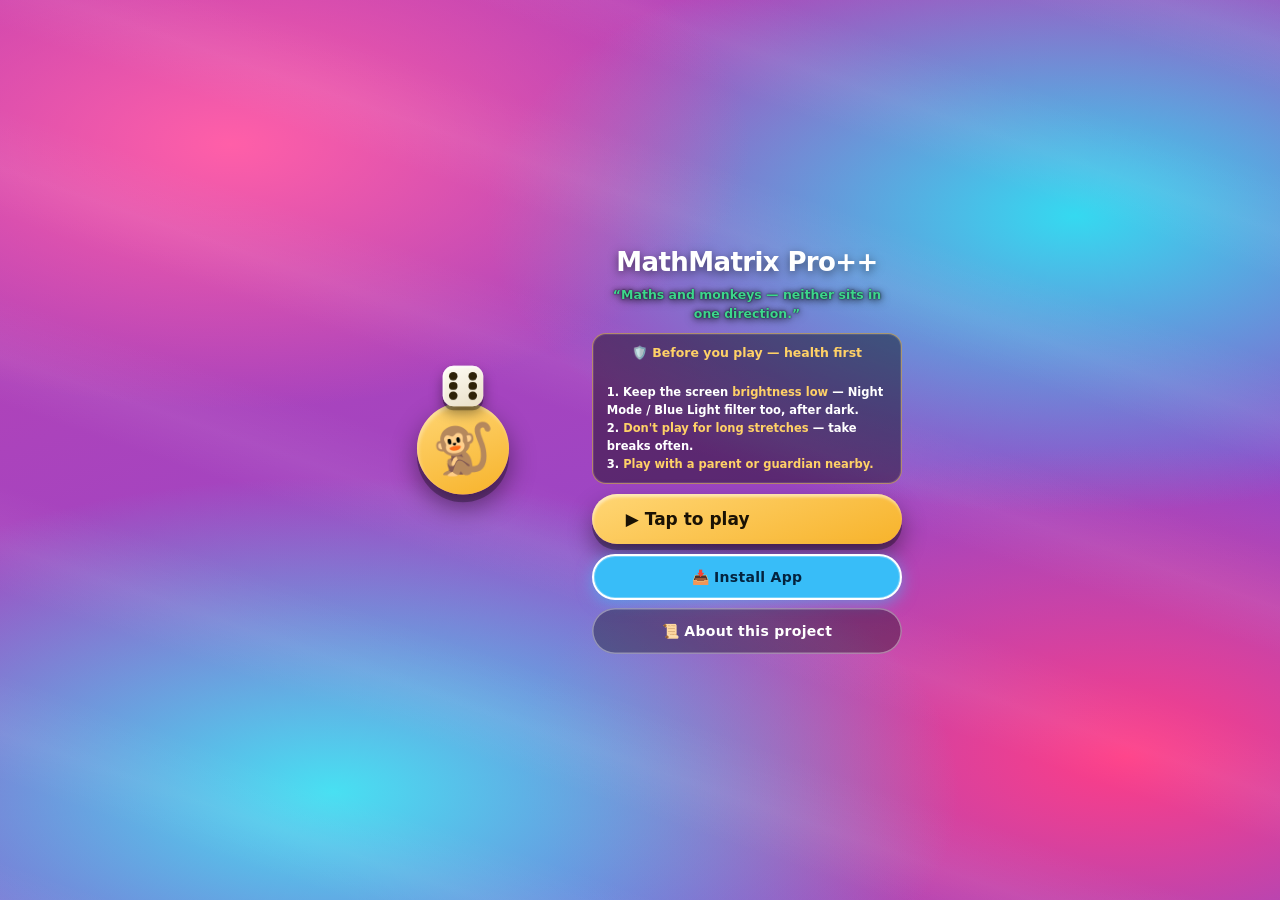
==== commit 8c028979: "Add files via upload" ====
--- a/index.html
+++ b/index.html
@@ -1,16073 +1,16073 @@
-<!DOCTYPE html>
-<html lang="en" translate="no">
-<head>
-<meta charset="UTF-8">
-<meta name="viewport" content="width=device-width, initial-scale=1.0, maximum-scale=1.0, user-scalable=no, viewport-fit=cover">
-<!-- Prevent the retired independent-puzzle list from painting before the book chooser initializes. -->
-<style id="mmBootPaint">
-/* Paint the app palette before any external code can delay page setup. */
-html { background:#C9A87C !important; }
-html.mmBooting body { background:#C9A87C !important; }
-html.mmBooting body::before {
-  content:"MathMatrix Pro++"; position:fixed; inset:0; z-index:190; pointer-events:none;
-  display:grid; place-items:center; padding:24px; text-align:center;
-  background:linear-gradient(176deg,#E4CFAC 0%,#CDAE83 38%,#DCC49E 66%,#C9A87C 100%);
-  color:#075333; font:800 clamp(20px,4vw,28px)/1.3 "Trebuchet MS",sans-serif;
-}
-</style>
-<script>
-document.documentElement.classList.add('mmBooting');
-document.documentElement.setAttribute('aria-busy','true');
-window.__mmRevealApp = function(){
-  document.documentElement.classList.remove('mmBooting');
-  document.documentElement.removeAttribute('aria-busy');
-};
-</script>
-<!-- viewport-fit=cover: without it, env(safe-area-inset-*) always reports 0,
-     which is why .tabBar's own safe-area padding below was a no-op — needed
-     now that the "Play offline" sheet's last line was found rendering under
-     a device's overlaid system nav bar. -->
-
-<!-- Chrome's auto-translate banner kept popping over the app bar on load even
-     though the page is already English — its language-detection heuristic
-     doesn't trust lang="en" alone. translate="no" + google notranslate are
-     the two standard signals that actually suppress the offer. -->
-<meta name="google" content="notranslate">
-<meta name="apple-mobile-web-app-capable" content="yes">
-<meta name="apple-mobile-web-app-status-bar-style" content="black-translucent">
-<meta name="theme-color" content="#C9A87C">
-<!-- TEMP DIAGNOSTIC (beta-202): Raja's 4-player store tap still does nothing on
-     his real device even after the touch-action fix, and the tap-details capture
-     added in beta-201 never showed up in SaNa's bubble either — meaning the click
-     may never be reaching ANY document-level JS at all on his phone. The one thing
-     that would explain silence from EVERY handler at once is an uncaught error
-     earlier in the same <script> block aborting execution before the pal4 (or
-     even earlier) event listeners ever get registered. There is no error handler
-     anywhere in this file to see that. This one is registered before any other
-     script runs, so it catches a syntax or runtime error anywhere below it,
-     including ones headless desktop Chrome never hits. It writes to a fixed
-     on-page banner (not a console, which he can't see) so the NEXT screenshot
-     tells us the real cause instead of another guess. Remove once the cause is
-     confirmed and fixed. -->
-<script>
-window.onerror = function(msg, src, line, col, err){
-  // Browser layout-loop diagnostics are nonfatal; keep all other errors visible.
-  if (/ResizeObserver loop (completed with undelivered notifications|limit exceeded)/i.test(String(msg))) return true;
-  try{
-    var b = document.getElementById('__errBanner');
-    if (!b){
-      b = document.createElement('div');
-      b.id = '__errBanner';
-      b.style.cssText = 'position:fixed;top:0;left:0;right:0;z-index:2147483647;'
-        + 'background:#c0392b;color:#fff;font:11px/1.4 monospace;padding:6px 8px;'
-        + 'white-space:pre-wrap;word-break:break-word;max-height:45vh;overflow:auto;';
-      (document.body || document.documentElement).appendChild(b);
-    }
-    b.textContent += '⚠ ' + msg + '  @' + String(src || '').split('/').pop() + ':' + line + ':' + col + '\n';
-  }catch(e){}
-  return false;
-};
-</script>
-<!-- Main retains its existing install identity. -->
-<link rel="manifest" href="manifest.json?v=219-orientation-2">
-<link rel="apple-touch-icon" href="icon-192.png">
-<!-- without this the browser asks for /favicon.ico, 404s, and the tab sits blank -->
-<link rel="icon" href="icon-192.png" type="image/png">
-<title>🐒🎲 MathMatrix Pro++ — V.227 Visible Screen Fit</title>
-
-<!-- Raja: the copy icon in Android's share sheet copies something that will
-     not open in a fresh browser, while every other channel works.
-
-     It copies exactly what we hand Android. Share used to pass a description
-     AND a link, and Chrome joins those into ONE run of plain text — which is
-     why the sheet is headed "Sharing text" in his screenshot and why the copy
-     button yields a paragraph. A paragraph pasted into an address bar is a
-     search, not a page. Share now passes the LINK ALONE, so that button copies
-     a bare URL, the same thing "Copy Link" on the Get App screen gives.
-
-     The description is not lost, it moves HERE. WhatsApp, Telegram and the rest
-     read these tags off the page and build their own preview card, so a shared
-     link still arrives with its name, its explanation and its icon — and a card
-     assembled by the app looks better than the sentence it replaces. These are
-     read by crawlers that never run JavaScript, so unlike the share link (which
-     is derived from location at runtime) they have to be written out. og:url is
-     deliberately absent: crawlers fall back to the address they actually
-     fetched, which keeps beta previews pointing at beta and live at live. -->
-<meta name="description" content="Magic Squares, Multiply Magic, Criss-Cross, SaNa Maze, Ramanujan MathMagic, Logic Gates, Number Guessing, Slide Magic, Sudoku, Pallanguzhi and Thayam. Free, offline, no ads.">
-<meta property="og:type" content="website">
-<meta property="og:site_name" content="Kids Maths Matrix Puzzle">
-<meta property="og:title" content="🐒🎲 MathMatrix Pro++ — Math, Logic &amp; Maze Puzzles for Kids">
-<meta property="og:description" content="Magic Squares, Multiply Magic, Criss-Cross, SaNa Maze, Ramanujan MathMagic, Logic Gates, Number Guessing, Slide Magic, Sudoku, Pallanguzhi and Thayam. Free, offline, no ads.">
-<meta property="og:image" content="https://kidsmathsmatrixpuzzle.github.io/icon-512.png">
-<meta name="twitter:card" content="summary_large_image">
-<meta name="twitter:title" content="🐒🎲 MathMatrix Pro++ — Math, Logic &amp; Maze Puzzles for Kids">
-<meta name="twitter:description" content="Magic Squares, Multiply Magic, Criss-Cross, SaNa Maze, Ramanujan MathMagic, Logic Gates, Number Guessing, Slide Magic, Sudoku, Pallanguzhi and Thayam. Free, offline, no ads.">
-<meta name="twitter:image" content="https://kidsmathsmatrixpuzzle.github.io/icon-512.png">
-<script>
-(function(){
-  /* v219: free orientation. The old CSS page-rotation lock is gone; the app
-     now lays itself out for whichever way the device is held. */
-  var root=document.documentElement;
-  var touch=('ontouchstart' in window)||(navigator.maxTouchPoints>0);
-  if(touch)root.classList.add('touchViewport');
-  /* Sideways laptop windows use the same responsive layout as touch screens. */
-  function setLs(){
-    var land=window.innerWidth>window.innerHeight;
-    root.classList.toggle('lsLayout', land && (touch || window.innerWidth>=900 || window.innerHeight<=640));
-    root.classList.toggle('lsTall', land && window.innerHeight>640);
-    root.classList.toggle('lsShort', land && window.innerHeight<=400);
-  }
-  function measureLs(){
-    var s=document.querySelector('.screens');
-    if(s && root.classList.contains('lsLayout')){
-      root.style.setProperty('--lsH', Math.max(120, s.clientHeight - 14)+'px');
-    }
-    if(s && !s.__lsRO && window.ResizeObserver){
-      s.__lsRO=new ResizeObserver(function(){ requestAnimationFrame(measureLs); }); s.__lsRO.observe(s);
-    }
-  }
-  function refreshLs(){
-    var was=root.classList.contains('lsLayout');
-    setLs();
-    if(was!==root.classList.contains('lsLayout')){ try{ window.dispatchEvent(new Event('resize')); }catch(e){} }
-    requestAnimationFrame(measureLs);
-  }
-  setLs();
-  window.addEventListener('resize',function(){ setLs(); requestAnimationFrame(measureLs); });
-  window.addEventListener('orientationchange',function(){ setTimeout(refreshLs,80); setTimeout(refreshLs,350); });
-  window.addEventListener('load',function(){ requestAnimationFrame(measureLs); });
-  document.addEventListener('DOMContentLoaded',function(){ requestAnimationFrame(measureLs); });
-  window.__lsMeasure=measureLs;
-})();
-</script>
-<style>
-  * { margin:0; padding:0; box-sizing:border-box; -webkit-tap-highlight-color:transparent; }
-  html, body { height:100%; width:100%; touch-action:manipulation; }  /* manipulation = normal taps/scroll but no double-tap zoom */
-  
-  /* Markor App Optimization - Fix grey background spreading */
-  @supports (display: -webkit-box) {
-    body { 
-      -webkit-appearance: none;
-      -webkit-user-select: none;
-    }
-  }
-  
-  /* "Now playing" — highlight the level you're currently on */
-  #nowPlaying .np { transition: color .2s ease; }
-  #nowPlaying .np-active { color:#111 !important; background:#fde047; border-radius:5px; padding:0 6px; font-weight:800; box-shadow:0 0 8px rgba(253,224,71,.6); }
-
-  /* Force solid backgrounds in Markor */
-  .logicBox, .instCard, .difficultyBar, .targetPill, .titleCard {
-    -webkit-box-shadow: none !important;
-    box-shadow: none !important;
-    background-clip: padding-box !important;
-    -webkit-background-clip: padding-box !important;
-  }
-  
-  body {
-    background:#000000;
-    background:rgb(0, 0, 0);
-    color:#fff;
-    font-family:-apple-system, BlinkMacSystemFont, "Segoe UI", Roboto, sans-serif;
-    display:flex; flex-direction:column; align-items:center;
-    min-height:100vh; padding:12px 8px 30px;
-    overflow-x:hidden;
-    -webkit-font-smoothing: antialiased;
-    -moz-osx-font-smoothing: grayscale;
-  }
-  
-  /* Difficulty Toggle */
-  .difficultyBar {
-    /* stacked: [vertical label | puzzle list] on top, Coming Soon underneath */
-    display:flex; flex-direction:column; gap:10px; margin-bottom:16px;
-    background:#1a1a2e; padding:12px 16px; border-radius:12px;
-    border:2px solid #2f7ff0;
-    width:100%; max-width:560px; margin-left:auto; margin-right:auto;
-    box-sizing:border-box;
-  }
-  .diffRow { display:flex; gap:12px; align-items:stretch; }
-  /* label turned on its side: reads bottom-to-top and costs almost no width,
-     leaving the whole row for the puzzle names */
-  .diffLabel {
-    writing-mode:vertical-rl; transform:rotate(180deg);
-    font-size:15px; font-weight:800; color:#f87171; letter-spacing:.5px;
-    flex:0 0 auto; text-align:center; padding:2px 0; white-space:nowrap;
-  }
-  .toggleSwitch {
-    /* two columns beside the vertical label — uses the full width and keeps the
-       list short as more puzzles arrive; rows grow taller when a name wraps */
-    display:grid; grid-template-columns:1fr 1fr; gap:8px;
-    flex:1 1 auto; min-width:0;
-  }
-  .toggleSwitch .toggleBtn {
-    width:100%; text-align:left;
-    padding:10px 12px; font-size:15px;
-    white-space:normal; overflow-wrap:break-word; line-height:1.3;
-    height:auto; min-height:0;          /* height follows the text, however long */
-    box-sizing:border-box;
-  }
-  /* one wide column on very narrow phones so names never get cramped */
-  @media (max-width:359px){ .toggleSwitch { grid-template-columns:1fr; } }
-  /* An odd card out would sit alone in the left column with a gap beside it,
-     which reads as a missing puzzle rather than a deliberate third rung. Let it
-     take the whole row instead — on the one-column phone layout the span is a
-     no-op, so this needs no media query of its own. */
-  .toggleSwitch .toggleBtn.lvWide { grid-column:1 / -1; }
-  .toggleBtn {
-    border:2px solid #555; border-radius:8px;
-    padding:8px 16px;
-    font-size:16px; font-weight:900;
-    cursor:pointer;
-    transition:all .3s ease;
-    background:#222;
-    color:#888;
-  }
-  .toggleBtn.active {
-    /* White on bright blue was two bright colours fighting — the text washed out.
-       Deep navy behind white gives a far stronger contrast, with a glowing rim
-       to show which level is selected. !important beats the inline colours. */
-    background:#0a2a6e !important;
-    border-color:#60a5fa !important;
-    color:#ffffff !important;
-    box-shadow:0 0 10px rgba(96,165,250,.45);
-  }
-  
-  /* Solved Counter */
-  .solvedCounter {
-    background:linear-gradient(135deg,#667eea,#764ba2);
-    border-radius:10px;
-    padding:6px 14px;
-    font-size:12px; font-weight:700;
-    margin:0 auto 10px;
-    max-width:560px;
-    text-align:center;
-    line-height:1.3;
-  }
-  .solvedCounter.unlocked {
-    background:linear-gradient(135deg,#f093fb,#f5576c);
-    animation:pulse .6s ease;
-  }
-  @keyframes pulse { 0%,100% { transform:scale(1); } 50% { transform:scale(1.05); } }
-  
-  /* Title card */
-  .titleCard {
-    background:#101820;
-    border:3px solid #2f7ff0;
-    border-radius:14px;
-    padding:10px 26px;
-    margin-bottom:14px;
-  }
-  .titleCard h1 { font-size:24px; color:#2f9bf0; font-weight:800; display:flex; align-items:center; justify-content:center; gap:8px; line-height:1; }
-  
-  /* Target pill */
-  .targetPill {
-    border-radius:14px;
-    padding:10px 26px;
-    font-size:22px; font-weight:800; color:#fff;
-    display:flex; align-items:center; justify-content:center; gap:8px;
-    line-height:1;
-    margin-bottom:14px;
-    background:linear-gradient(135deg,#c62828,#ef4444);
-    box-shadow:0 2px 10px rgba(239,68,68,.35);
-    transition:all .4s ease;
-  }
-  .targetPill.solved {
-    background:linear-gradient(135deg,#15803d,#22c55e);
-    box-shadow:0 2px 14px rgba(34,197,94,.5);
-  }
-  
-  /* Instruction card */
-  .instCard {
-    background:#1e1e1e;
-    border-left:6px solid #2f7ff0;
-    border-radius:12px;
-    padding:12px 14px;
-    font-size:16px; font-weight:700; line-height:1.45;   /* bigger + bolder: it is the level's instruction */
-    max-width:560px;
-    margin-bottom:12px;
-  }
-  @media (min-width:480px){ .instCard { font-size:18px; } }
-  @media (min-width:760px){ .instCard { font-size:20px; } }
-  
-  
-  /* Board Container - keeps puzzle table compact */
-  .boardContainer {
-    display:inline-flex;
-    justify-content:center;
-    align-items:center;
-    padding:0;
-    margin:0 auto 30px;
-    background:transparent;
-    border-bottom:2px solid #333;
-    padding-bottom:20px;
-    width:100%;
-  }
-  
-  /* Board */
-  .board {
-    display:grid;
-    grid-gap:6px; gap:6px;
-    justify-content:center;
-    margin:0;
-    padding:0;
-    background:transparent;
-  }
-  /* 3x3 board */
-  .board.size3x3 {
-    grid-template-columns:repeat(5, 52px);
-    grid-template-rows:repeat(5, 52px);
-  }
-  /* 4x4 board */
-  .board.size4x4 {
-    grid-template-columns:repeat(6, 52px);
-    grid-template-rows:repeat(6, 52px);
-  }
-  
-  .board.size5x5 {
-    grid-template-columns:repeat(7, 40px);
-    grid-template-rows:repeat(7, 40px);
-  }
-  /* 6x6 board (8-track ring) */
-  .board.size6x6 {
-    grid-template-columns:repeat(8, 30px);
-    grid-template-rows:repeat(8, 30px);
-    grid-gap:3px; gap:3px;
-  }
-  /* 8x8 board (10-track ring) */
-  .board.size8x8 {
-    grid-template-columns:repeat(10, 26px);
-    grid-template-rows:repeat(10, 26px);
-    grid-gap:2px; gap:2px;
-  }
-  /* 10x10 board (12-track ring) */
-  .board.size10x10 {
-    grid-template-columns:repeat(12, 22px);
-    grid-template-rows:repeat(12, 22px);
-    grid-gap:2px; gap:2px;
-  }
-
-  @media (min-width:480px){
-    .board.size3x3 {
-      grid-template-columns:repeat(5, 68px);
-      grid-template-rows:repeat(5, 68px);
-      grid-gap:8px; gap:8px;
-    }
-    .board.size4x4 {
-      grid-template-columns:repeat(6, 68px);
-      grid-template-rows:repeat(6, 68px);
-      grid-gap:8px; gap:8px;
-    }
-    .board.size5x5 {
-      grid-template-columns:repeat(7, 56px);
-      grid-template-rows:repeat(7, 56px);
-      grid-gap:6px; gap:6px;
-    }
-    .board.size6x6 {
-      grid-template-columns:repeat(8, 44px);
-      grid-template-rows:repeat(8, 44px);
-      grid-gap:5px; gap:5px;
-    }
-    .board.size8x8 {
-      grid-template-columns:repeat(10, 38px);
-      grid-template-rows:repeat(10, 38px);
-      grid-gap:3px; gap:3px;
-    }
-    .board.size10x10 {
-      grid-template-columns:repeat(12, 34px);
-      grid-template-rows:repeat(12, 34px);
-      grid-gap:3px; gap:3px;
-    }
-  }
-  
-  @media (min-width:760px){
-    .board.size3x3 {
-      grid-template-columns:repeat(5, 92px);
-      grid-template-rows:repeat(5, 92px);
-    }
-    .board.size4x4 {
-      grid-template-columns:repeat(6, 92px);
-      grid-template-rows:repeat(6, 92px);
-    }
-    .board.size5x5 {
-      grid-template-columns:repeat(7, 72px);
-      grid-template-rows:repeat(7, 72px);
-    }
-    .board.size6x6 {
-      grid-template-columns:repeat(8, 60px);
-      grid-template-rows:repeat(8, 60px);
-    }
-    .board.size8x8 {
-      grid-template-columns:repeat(10, 50px);
-      grid-template-rows:repeat(10, 50px);
-    }
-    .board.size10x10 {
-      grid-template-columns:repeat(12, 46px);
-      grid-template-rows:repeat(12, 46px);
-    }
-  }
-  
-  .cell {
-    -webkit-appearance:none;   /* iOS Safari: drop default input chrome so our border/bg render */
-    appearance:none;
-    background:#1a1b22;         /* neutral dark tile — visible box; stays dimmer than the blue/teal/violet shades so those still pop */
-    border:2px solid #2aa5c9;  /* solid (was dashed) — dashes render sparse/faint on iOS */
-    border-radius:6px;
-    color:#fff;
-    font-weight:600;
-    text-align:center;
-    padding:0;
-    outline:none;
-    transition:all .2s ease;
-  }
-  /* 3x3 cell sizes */
-  .board.size3x3 .cell { width:52px; height:52px; font-size:24px; line-height:48px; }
-  /* 4x4 cell sizes */
-  .board.size4x4 .cell { width:52px; height:52px; font-size:28px; line-height:48px; }
-  /* 5x5 cell sizes */
-  .board.size5x5 .cell { width:40px; height:40px; font-size:20px; line-height:36px; }
-  /* 6x6 / 8x8 cell sizes (font auto-shrinks via fitCells) */
-  .board.size6x6 .cell { width:30px; height:30px; font-size:15px; line-height:26px; }
-  .board.size8x8 .cell { width:26px; height:26px; font-size:12px; line-height:22px; }
-  .board.size10x10 .cell { width:22px; height:22px; font-size:10px; line-height:18px; }
-
-  @media (min-width:480px){
-    .board.size3x3 .cell { width:68px; height:68px; font-size:28px; line-height:64px; }
-    .board.size4x4 .cell { width:68px; height:68px; font-size:34px; line-height:64px; }
-    .board.size5x5 .cell { width:56px; height:56px; font-size:24px; line-height:52px; }
-    .board.size6x6 .cell { width:44px; height:44px; font-size:20px; line-height:40px; }
-    .board.size8x8 .cell { width:38px; height:38px; font-size:17px; line-height:34px; }
-    .board.size10x10 .cell { width:34px; height:34px; font-size:15px; line-height:30px; }
-  }
-  @media (min-width:760px){
-    .board.size3x3 .cell { width:92px; height:92px; font-size:32px; line-height:88px; }
-    .board.size4x4 .cell { width:92px; height:92px; font-size:40px; line-height:88px; }
-    .board.size5x5 .cell { width:72px; height:72px; font-size:30px; line-height:68px; }
-    .board.size6x6 .cell { width:60px; height:60px; font-size:26px; line-height:56px; }
-    .board.size8x8 .cell { width:50px; height:50px; font-size:22px; line-height:46px; }
-    .board.size10x10 .cell { width:46px; height:46px; font-size:20px; line-height:42px; }
-  }
-  
-  .cell:focus { border-style:solid; border-color:#22d3ee; }
-  .cell.given { color:#67e8f9; }
-  .cell.dup { border-color:#ef4444; color:#f87171; }
-  .cell.win { 
-    border-style:solid; 
-    border-color:#10b981; 
-    color:#34d399; 
-    background:#051f1f;
-    font-weight:700;
-  }
-  /* Anchor boxes: 4 corners + 4 middle boxes - visual hint for beginners */
-  .cell.anchor {
-    background:#0a2e4a;
-    border-color:#1e5a96;
-  }
-  /* Swap-pair shading (6x6 / 10x10): two colours so kids see which group trades
-     with which. Teal = first group, violet = second group. (Avoids red=error / green=win.) */
-  .cell.swapA { background:#0c3b34; border-color:#2dd4bf; }
-  .cell.swapB { background:#331a45; border-color:#c084fc; }
-  /* 3x3 center anchor */
-  .board.size3x3 .cell.anchor {
-    background:#0a3a2a;
-    border-color:#1e8855;
-  }
-  /* 5x5 center grid shading (heart relationships) */
-  .board.size5x5 .cell.center-heart {
-    background:rgba(76, 175, 80, 0.3);
-    border-color:#4caf50;
-  }
-  .board.size5x5 .cell.center-ref {
-    background:rgba(33, 150, 243, 0.2);
-    border-color:#2196f3;
-  }
-  .cell.peek { /* Show/solved display - subtle background */ }
-  
-  /* SHOW display background colors - visible contrast */
-  .board.size3x3 .cell.peek { background: rgba(30, 64, 175, 0.15) !important; }
-  .board.size4x4 .cell.peek { background: rgba(124, 58, 237, 0.15) !important; }
-  .board.size5x5 .cell.peek { background: rgba(8, 145, 178, 0.15) !important; }
-  .board.size6x6 .cell.peek { background: rgba(13, 148, 136, 0.15) !important; }
-  .board.size8x8 .cell.peek { background: rgba(67, 56, 202, 0.15) !important; }
-  .board.size10x10 .cell.peek { background: rgba(190, 24, 93, 0.15) !important; }
-
-  /* Badge/target cells in SHOW display - more visible */
-  .board.size3x3 .badge.peek { background: rgba(30, 64, 175, 0.2) !important; }
-  .board.size4x4 .badge.peek { background: rgba(124, 58, 237, 0.2) !important; }
-  .board.size5x5 .badge.peek { background: rgba(8, 145, 178, 0.2) !important; }
-  .board.size6x6 .badge.peek { background: rgba(13, 148, 136, 0.2) !important; }
-  .board.size8x8 .badge.peek { background: rgba(67, 56, 202, 0.2) !important; }
-  .board.size10x10 .badge.peek { background: rgba(190, 24, 93, 0.2) !important; }
-  
-  .badge {
-    border:2px solid #22d3ee;   /* edge badges (row/column trackers) = cyan */
-    border-radius:6px;
-    display:flex; align-items:center; justify-content:center;
-    font-size:15px; font-weight:700; color:#7fd8e8;
-    line-height:1;
-    transition:all .3s ease;
-  }
-  /* 3x3 badge sizes */
-  .board.size3x3 .badge { width:52px; height:52px; }
-  /* 4x4 badge sizes */
-  .board.size4x4 .badge { width:52px; height:52px; }
-  
-  /* 6x6 / 8x8 badges auto-fill their grid track; only tune the sum font so 3-digit totals fit */
-  .board.size6x6 .badge { font-size:11px; }
-  .board.size8x8 .badge { font-size:9px; }
-  .board.size10x10 .badge { font-size:8px; }
-
-  @media (min-width:480px){
-    .board.size3x3 .badge { width:68px; height:68px; font-size:17px; }
-    .board.size4x4 .badge { width:68px; height:68px; font-size:19px; }
-    .board.size6x6 .badge { font-size:14px; }
-    .board.size8x8 .badge { font-size:12px; }
-    .board.size10x10 .badge { font-size:11px; }
-  }
-  @media (min-width:760px){
-    .board.size3x3 .badge { width:92px; height:92px; font-size:20px; }
-    .board.size4x4 .badge { width:92px; height:92px; font-size:24px; }
-    .board.size6x6 .badge { font-size:18px; }
-    .board.size8x8 .badge { font-size:15px; }
-    .board.size10x10 .badge { font-size:14px; }
-  }
-  
-  .badge.corner { border-style:solid; border-color:#d946ef; color:#e59bf5; }  /* corner badges (diagonal trackers) = magenta */
-  .badge.partial { color:#aaa; }
-  .badge.full { border-color:#f59e0b; color:#fbbf24; }
-  .badge.peektone { border-color:#29a8e0; color:#29a8e0; }
-  .badge.win { 
-    border-color:#fbbf24; 
-    color:#fcd34d;
-    border-style:solid;
-    font-weight:700;
-  }
-  
-  /* Buttons */
-  .btnRow {
-    display:flex; gap:10px;
-    width:100%; max-width:600px;
-    margin:0 auto 12px;
-    padding:0 10px;
-    /* Markor app fix */
-    -webkit-box-shadow: none !important;
-    box-shadow: none !important;
-  }
-  .btnRow button {
-    flex:1;
-    border:2px solid; border-radius:8px;
-    height:48px; line-height:48px; padding:0;
-    font-size:17px; font-weight:800; cursor:pointer;
-    text-align:center;
-    transition:all .2s ease;
-    background:transparent;
-    /* Markor app fix */
-    -webkit-box-shadow: none !important;
-    box-shadow: none !important;
-  }
-  .btnRow button:active { transform:scale(0.98); }
-
-
-  #clearBtn { 
-    background:transparent;
-    border:2px solid #ef4444;
-    color:#ef4444;
-    -webkit-box-shadow: none !important;
-    box-shadow: none !important;
-  }
-  #peekBtn {
-    background:transparent;
-    border:2px solid #7c3aed;
-    color:#7c3aed;
-    -webkit-box-shadow: none !important;
-    box-shadow: none !important;
-  }
-  #watchBtn {
-    background:transparent;
-    border:2px solid #22c55e;
-    color:#4ade80;
-    -webkit-box-shadow: none !important;
-    box-shadow: none !important;
-  }
-  #watchBtn:disabled { opacity:.5; cursor:default; }
-  /* Watch Me Solve: number drops into place with a bounce */
-  @keyframes dropIn {
-    0%   { transform:scale(.25); opacity:0; }
-    60%  { transform:scale(1.18); opacity:1; }
-    100% { transform:scale(1); }
-  }
-  .cell.placing { animation: dropIn .42s ease; color:#4ade80 !important; }
-
-  #timerBox {
-    flex:1;
-    border:2px solid #22d3ee; border-radius:8px;   /* cyan clock — distinct from the green Watch Me Solve */
-    height:48px; line-height:44px; padding:0;
-    text-align:center;
-    font-size:20px; font-weight:700; color:#22d3ee;
-    font-variant-numeric:tabular-nums;
-    background:#000000;
-    background:rgb(0, 0, 0);
-    /* Markor app fix - prevent grey shadow spreading */
-    -webkit-box-shadow: none !important;
-    box-shadow: none !important;
-  }
-  
-  #msg {
-    min-height:30px;
-    font-size:18px; font-weight:700; color:#2f9bf0;
-    text-align:center; margin:20px 0 14px;
-    max-width:560px;
-  }
-  #msg.win { color:#2ecc71; }
-  
-  /* Congratulations Modal */
-  .congratsModal {
-    display:none;
-    position:fixed; top:0; left:0; right:0; bottom:0;
-    background:rgba(0,0,0,.9);
-    z-index:9999;
-    flex-direction:column;
-    align-items:center;
-    justify-content:center;
-    animation:fadeIn .4s ease;
-  }
-  @keyframes fadeIn { from { opacity:0; } to { opacity:1; } }
-  
-  .congratsBox {
-    background:linear-gradient(135deg,#667eea,#764ba2);
-    border-radius:20px;
-    padding:40px 30px;
-    text-align:center;
-    max-width:320px;
-    animation:bounceIn .6s ease;
-  }
-  @keyframes bounceIn { 
-    0% { transform:scale(0.3); opacity:0; }
-    50% { transform:scale(1.05); }
-    100% { transform:scale(1); opacity:1; }
-  }
-  
-  .congratsBox h2 {
-    font-size:32px;
-    margin-bottom:16px;
-    animation:float 2s ease-in-out infinite;
-  }
-  @keyframes float { 0%,100% { transform:translateY(0); } 50% { transform:translateY(-10px); } }
-  
-  .congratsBox p {
-    font-size:18px;
-    margin-bottom:24px;
-    font-weight:600;
-  }
-  
-  .congratsBtn {
-    background:linear-gradient(135deg,#f093fb,#f5576c);
-    border:none;
-    border-radius:12px;
-    padding:14px 32px;
-    font-size:18px;
-    font-weight:800;
-    color:#fff;
-    cursor:pointer;
-    transition:all .3s ease;
-    margin:0 auto;
-    display:block;
-  }
-  .congratsBtn:active { transform:scale(0.95); }
-  
-  #logicBtn {
-    background:linear-gradient(135deg,#7c3aed,#a855f7);
-    border:none; border-radius:12px;
-    height:48px; line-height:48px; padding:0 20px;
-    text-align:center;
-    font-size:16px; font-weight:700; color:#fff; cursor:pointer;
-    width:100%; max-width:560px;
-    transition:all .2s ease;
-    margin:0 auto;
-    display:block;
-    /* Markor app fix - prevent grey shadow spreading */
-    -webkit-box-shadow: none !important;
-    box-shadow: none !important;
-  }
-  #logicBtn:active { transform:scale(0.98); }
-  #logicBtn:hover { 
-    background:linear-gradient(135deg,#a855f7,#d946ef); 
-    -webkit-box-shadow: none !important;
-    box-shadow: none !important;
-  }
-  
-  #logicBox {
-    display:none; max-width:560px; margin:12px auto;
-    border:2.5px solid #e91e8c; border-radius:14px;
-    background:#160d1a; padding:20px 18px;
-    font-size:15px; line-height:1.6;
-    animation:slideIn .3s ease;
-    width:100%;
-    /* Markor app fix - prevent background shadow spreading */
-    -webkit-box-shadow: 0 0 0 transparent !important;
-    box-shadow: 0 0 0 transparent !important;
-    background-clip: padding-box;
-    -webkit-background-clip: padding-box;
-  }
-  @keyframes slideIn { from { opacity:0; transform:translateY(-10px); } to { opacity:1; transform:translateY(0); } }
-  
-  #logicBox h3 { color:#a855f7; font-size:17px; margin-bottom:8px; }
-  #logicBox p { margin-bottom:8px; }
-  #logicBox b { color:#22d3ee; }
-  #logicBox ol { color:#e0e0e0; line-height:1.8; }
-  #logicBox li { margin-bottom:6px; }
-  #offlineBtn {
-    background:#000;
-    border:2px solid #22d3ee; border-radius:12px;
-    height:48px; line-height:44px; padding:0 20px;
-    text-align:center;
-    font-size:16px; font-weight:700; color:#22d3ee; cursor:pointer;
-    width:100%; max-width:560px;
-    margin:0 auto 12px auto;
-    display:block;
-    -webkit-box-shadow: none !important;
-    box-shadow: none !important;
-  }
-  #offlineBtn:active { transform:scale(0.98); }
-  #offlineBox {
-    display:none;
-    width:100%; max-width:560px;
-    margin:0 auto 12px auto; padding:14px 16px;
-    border:2px dashed #22d3ee; border-radius:12px;
-    background:#101828; color:#e0e0e0;
-    font-size:15px; line-height:1.6; text-align:left;
-    box-sizing:border-box;
-  }
-  #offlineBox h3 { color:#22d3ee; font-size:17px; margin-bottom:8px; }
-  #offlineBox b { color:#c084fc; }
-  #logicBox ul { color:#e0e0e0; line-height:1.8; }
-  
-  .credit { 
-    margin-top:24px; 
-    font-size:14px; 
-    font-weight:600; 
-    color:#ccc; 
-    text-align:center; 
-    opacity:0.85;
-    transition:opacity .3s ease;
-  }
-  .credit:hover { opacity:1; }
-
-  /* ═══════════════════════════════════════════════════════════════════════ */
-  /* SIZE-SPECIFIC COLOR THEMES - 3×3, 4×4, 5×5 UNIQUE COLORS */
-  /* ═══════════════════════════════════════════════════════════════════════ */
-
-  /* 3×3 - BLUE THEME */
-  .board.size3x3 .cell { border-color: #1e40af !important; }
-  .board.size3x3 .cell:focus { border-color: #3b82f6 !important; }
-  .board.size3x3 .badge.partial { border-color: #fbbf24 !important; color: #fbbf24 !important; }
-  .board.size3x3 .badge.full { border-color: #1e40af !important; color: #3b82f6 !important; }
-  .board.size3x3 .cell.win { background: #10b981 !important; color: #ffffff !important; }
-  .board.size3x3 .badge.win { border-color: #fbbf24 !important; color: #fbbf24 !important; }
-  .board.size3x3 .cell.anchor { background: rgba(30, 64, 175, 0.2) !important; border-color: #3b82f6 !important; }
-  .board.size3x3 .cell.center-heart { background: rgba(16, 185, 129, 0.3) !important; border-color: #10b981 !important; }
-  .targetPill.size3x3 { background: #1e40af !important; color: #ffffff !important; border-color: #3b82f6 !important; }
-
-  /* 4×4 - PURPLE THEME */
-  .board.size4x4 .cell { border-color: #7c3aed !important; }
-  .board.size4x4 .cell:focus { border-color: #a78bfa !important; }
-  .board.size4x4 .badge.partial { border-color: #f97316 !important; color: #f97316 !important; }
-  .board.size4x4 .badge.full { border-color: #7c3aed !important; color: #a78bfa !important; }
-  .board.size4x4 .cell.win { background: #06b6d4 !important; color: #ffffff !important; }
-  .board.size4x4 .badge.win { border-color: #f97316 !important; color: #f97316 !important; }
-  .board.size4x4 .cell.anchor { background: rgba(124, 58, 237, 0.2) !important; border-color: #a78bfa !important; }
-  .targetPill.size4x4 { background: #7c3aed !important; color: #ffffff !important; border-color: #a78bfa !important; }
-
-  /* 5×5 - TEAL THEME */
-  .board.size5x5 .cell { border-color: #6366f1 !important; }   /* indigo inner grid — distinct from cyan/magenta outer ring */
-  .board.size5x5 .cell:focus { border-color: #818cf8 !important; }
-  .board.size5x5 .badge.partial { border-color: #f59e0b !important; color: #f59e0b !important; }
-  .board.size5x5 .badge.full { border-color: #0891b2 !important; color: #06b6d4 !important; }
-  .board.size5x5 .cell.win { background: #059669 !important; color: #ffffff !important; }
-  .board.size5x5 .badge.win { border-color: #f59e0b !important; color: #f59e0b !important; }
-
-
-  .targetPill.size5x5 { background: #0891b2 !important; color: #ffffff !important; border-color: #06b6d4 !important; }
-  .targetPill.size6x6 { background: #0d9488 !important; color: #ffffff !important; border-color: #2dd4bf !important; }
-  .targetPill.size8x8 { background: #4338ca !important; color: #ffffff !important; border-color: #818cf8 !important; }
-  .targetPill.size10x10 { background: #9d174d !important; color: #ffffff !important; border-color: #ec4899 !important; }
-  .targetPill.size3cube { background: #b45309 !important; color: #ffffff !important; border-color: #f59e0b !important; }
-  .targetPill.sizeramanujan { background: #9f1239 !important; color: #ffffff !important; border-color: #fb7185 !important; }
-  /* Target preview (orange = center x 3 goal shown) and solved (green) — win over the per-size colours */
-  .targetPill.preview { background: linear-gradient(135deg,#f59e0b,#fb923c) !important; color: #ffffff !important; border-color: #fbbf24 !important; }
-  .targetPill.solved  { background: linear-gradient(135deg,#15803d,#22c55e) !important; color: #ffffff !important; border-color: #22c55e !important; }
-
-
-  /* DIAGONAL GUIDE CLASS - Green shade for 7 cells */
-  .diagonal-guide {
-    background: rgba(76, 175, 80, 0.3) !important;
-  }
-
-  /* 3³ Multiply — reuses the 3×3 board layout with a gold identity */
-  .board.size3cube { grid-template-columns:repeat(5, 52px); grid-template-rows:repeat(5, 52px); }
-  .board.size3cube .cell { width:52px; height:52px; font-size:24px; line-height:48px; border-color:#f59e0b; }
-  .board.size3cube .badge { width:52px; height:52px; }
-  @media (min-width:480px){
-    .board.size3cube { grid-template-columns:repeat(5, 68px); grid-template-rows:repeat(5, 68px); grid-gap:8px; gap:8px; }
-    .board.size3cube .cell { width:68px; height:68px; font-size:26px; line-height:64px; }
-    .board.size3cube .badge { width:68px; height:68px; font-size:17px; }
-  }
-  @media (min-width:760px){
-    .board.size3cube { grid-template-columns:repeat(5, 92px); grid-template-rows:repeat(5, 92px); }
-    .board.size3cube .cell { width:92px; height:92px; font-size:30px; line-height:88px; }
-    .board.size3cube .badge { width:92px; height:92px; font-size:20px; }
-  }
-  .board.size3cube .cell.anchor { background:#3a2e0a; border-color:#f59e0b; }
-  .board.size3cube .cell.peek { background: rgba(245,158,11,0.15) !important; }
-  .board.size3cube .badge.peek { background: rgba(245,158,11,0.2) !important; }
-
-  /* Built-in keypad */
-  #keypad { width:100%; max-width:440px; margin:2px auto 12px; padding:0 8px; }
-  .kprow { display:flex; gap:6px; margin-bottom:6px; }
-  .kp {
-    flex:1; min-height:46px; border:2px solid #2aa5c9; border-radius:8px;
-    background:#101828; color:#e8eefc; font-size:21px; font-weight:800;
-    cursor:pointer; -webkit-appearance:none; appearance:none;
-    -webkit-tap-highlight-color:transparent; user-select:none; -webkit-user-select:none;
-    transition:transform .06s ease, background .1s ease;
-  }
-  .kp:active { background:#1e3a5f; transform:scale(0.95); }
-  .kp.kpnav { border-color:#7c3aed; color:#c4b5fd; font-size:23px; }
-  .kp.kpsys { flex:none; min-height:34px; padding:4px 16px; font-size:13px; font-weight:700; border-color:#555; color:#9aa; }
-  .kp.kpsys.on { border-color:#f59e0b; color:#fbbf24; }
-  /* active cell highlight (keypad cursor) */
-  .cell.cursor { outline:3px solid #fde047; outline-offset:-2px; box-shadow:0 0 9px rgba(253,224,71,.55); }
-
-  /* Ramanujan birthday square: top row is yours to type, the rest is computed */
-  .board.sizeramanujan .cell.anchor { background:#3b0a1e; border-color:#f43f5e; color:#fecdd3; }
-  .board.sizeramanujan .cell::placeholder { color:#9f6b7d; opacity:.85; font-weight:700; }
-  .cell.locked { border-style:dashed; border-color:#3f3f52; color:#8b93a7; }
-  .cell.locked.derived { border-style:solid; border-color:#e11d48; color:#fda4af; background:#1b0810; }
-
-  /* "Coming Soon" preview strip — chips shimmer in glare mode until launch */
-  .comingWrap { display:flex; flex-wrap:wrap; align-items:center; justify-content:center; gap:8px; width:100%; margin-top:2px; padding-top:10px; border-top:1px dashed #333; box-sizing:border-box; }
-  .comingLabel { font-size:12.5px; font-weight:800; color:#9aa; letter-spacing:.3px; width:100%; text-align:center; margin-bottom:2px; }
-  .comingChip {
-    position:relative; overflow:hidden;
-    background:#171821; border:2px dashed #4a4a5a; color:#9aa;
-    border-radius:9px; padding:7px 13px; font-size:13.5px; font-weight:700; cursor:pointer;
-    -webkit-tap-highlight-color:transparent;
-  }
-  .comingChip::after {
-    content:''; position:absolute; top:0; left:-70%; width:60%; height:100%;
-    background:linear-gradient(120deg, transparent 0%, rgba(255,255,255,.28) 50%, transparent 100%);
-    transform:skewX(-18deg); pointer-events:none;
-    animation:glare 2.6s ease-in-out infinite;
-  }
-  .comingChip:nth-child(3)::after { animation-delay:.5s; }
-  .comingChip:nth-child(4)::after { animation-delay:1s; }
-  .comingChip:active { transform:scale(.97); }
-  @keyframes glare { 0% { left:-70%; } 55%, 100% { left:130%; } }
-  @media (prefers-reduced-motion: reduce){ .comingChip::after { animation:none; } }
-
-
-
-  /* ---- 4-bit bi-directional converter (inside the Binary Guess notes) ---- */
-  .convBox { border:2px solid #3b82f6; border-radius:14px; background:#101828; padding:12px; margin:12px 0; }
-  .convBox.b { border-color:#a855f7; }
-  .convTitle { font-size:13.5px; font-weight:900; letter-spacing:.6px; color:#60a5fa; text-transform:uppercase;
-               border-bottom:1px solid #253048; padding-bottom:7px; margin-bottom:10px; }
-  .convBox.b .convTitle { color:#c084fc; }
-  .convTitle span { font-weight:700; opacity:.75; text-transform:none; letter-spacing:0; }
-  .convBits { display:grid; grid-template-columns:repeat(4,1fr); gap:8px; }
-  .convBit {
-    height:52px; border:2px solid #35405c; border-radius:10px; background:#0b1120;
-    color:#93a3bd; font-size:22px; font-weight:900; cursor:pointer; font-family:inherit;
-    -webkit-tap-highlight-color:transparent; transition:all .15s ease;
-  }
-  .convBit.on { border-color:#22c55e; background:#06281a; color:#4ade80; box-shadow:0 0 9px rgba(34,197,94,.4); }
-  .convLabels { display:grid; grid-template-columns:repeat(4,1fr); gap:8px; margin:4px 0 12px; }
-  .convLabels span { text-align:center; font-size:12px; font-weight:700; color:#64748b; }
-  .convDecLabel { font-size:11.5px; font-weight:800; letter-spacing:.6px; color:#7c8aa5; text-transform:uppercase; margin-bottom:5px; }
-  .convDec {
-    width:100%; box-sizing:border-box; height:54px; text-align:center;
-    border:2px solid #35405c; border-radius:10px; background:#0b1120;
-    color:#fff; font-size:26px; font-weight:900; font-family:inherit;
-    -webkit-appearance:none; appearance:none; outline:none;
-  }
-  .convDec:focus { border-color:#60a5fa; }
-  .convClear {
-    width:100%; margin-top:10px; height:44px; border:none; border-radius:10px;
-    background:#334155; color:#e2e8f0; font-size:15px; font-weight:800; cursor:pointer; font-family:inherit;
-  }
-  .convClear:active { background:#475569; }
-
-
-
-  /* ════════ KID-FRIENDLY DECORATION LAYER (v134) ════════
-     Purely visual: clay depth, squish feedback and gentle motion.
-     Every colour, size and behaviour rule below this point is untouched. */
-
-  /* soft drifting colour blobs behind everything */
-  .blob{position:fixed; border-radius:50%; filter:blur(70px); opacity:.26; z-index:0; pointer-events:none;
-        transition:background .55s ease;}
-  .blob-a{width:300px;height:300px;background:var(--accent);  top:-95px;  left:-95px;  animation:blobDrift1 21s ease-in-out infinite;}
-  .blob-b{width:250px;height:250px;background:var(--accent2); top:42%;    right:-100px;animation:blobDrift2 26s ease-in-out infinite;}
-  .blob-c{width:230px;height:230px;background:var(--accent);  bottom:-80px;left:22%;   animation:blobDrift1 31s ease-in-out infinite reverse;}
-  @keyframes blobDrift1{0%,100%{transform:translate(0,0)}50%{transform:translate(26px,30px)}}
-  @keyframes blobDrift2{0%,100%{transform:translate(0,0)}50%{transform:translate(-30px,20px)}}
-  /* Lift the app above the blobs. Scoped to .appShell on purpose: the old
-     `body > *:not(.blob)` form outranked .congratsModal's position:fixed
-     (0,1,1 vs 0,1,0) and flattened the win overlay into the page flow. */
-  body > .appShell{position:relative; z-index:1;}
-
-  /* ═══ Multi-screen shell — Puzzles · Play · Learn · Get App ═══
-     Each puzzle owns a colour: --accent / --accent2 are re-read from the
-     chosen level button, so the whole app changes personality per puzzle. */
-  :root{ --accent:#60a5fa; --accent2:#3b82f6; }
-
-  /* ── THE NOTCH ────────────────────────────────────────────────────────────
-     Raja, on an iPhone: "top center occupied area hides our app tab message
-     that area."
-
-     This page is served viewport-fit=cover, which deliberately draws UNDER the
-     notch and the rounded corners, and .appShell fills the whole 100dvh. Every
-     safe-area allowance in this file was env(safe-area-inset-BOTTOM) -- there
-     was no top, left or right anywhere -- so on every iPhone since the X the
-     Dynamic Island sits on top of the app bar, over the title and the Logic /
-     Watch / Sound buttons, and in landscape the notch takes the same bite out
-     of one side.
-
-     It is the identical fault the tab bar had at the other end of the screen,
-     with the identical reason it went unseen: Android SHRINKS the viewport for
-     its system bars, so nothing ever looked wrong on the device this is built
-     against, while iOS OVERLAYS them.
-
-     Held in variables rather than written inline at each site for two reasons:
-     every bar reads the same value, and a test can set them to a real iPhone's
-     insets and measure that the bars genuinely move -- env() itself cannot be
-     faked from a headless browser, so a rule written directly against env()
-     is a rule nothing can check. */
-  :root{
-    --safeTop:   env(safe-area-inset-top, 0px);
-    --safeLeft:  env(safe-area-inset-left, 0px);
-    --safeRight: env(safe-area-inset-right, 0px);
-  }
-  body{ padding:0 !important; display:block !important; }
-  /* No min-height here on purpose. Raja, Brave on Android: "scrolling is
-     locked unable to scroll" -- the real .appShell sizing rule further down
-     (height:100dvh / height:100vh / max-height:100dvh) already fully
-     specifies height, and per spec min-height ALWAYS overrides max-height
-     when they conflict. A leftover min-height:100vh here was silently
-     defeating that dvh cap on any browser whose persistent chrome (Brave's
-     own extra toolbar, on top of Android's) makes 100vh taller than what is
-     actually visible -- forcing the shell past the real screen with no way
-     to reach the rest, since outer page scroll is deliberately blocked
-     everywhere else in this app. Confirmed with a plain min/max-height
-     conflict on a throwaway element: it renders at the min, ignoring the
-     cap, exactly this shape. */
-  .appShell{ display:flex; flex-direction:column; width:100%; }
-  .appBar{ position:sticky; top:0; z-index:50; display:flex; align-items:center; gap:10px;
-    padding:10px 12px; background:rgba(6,6,16,.88); -webkit-backdrop-filter:blur(14px);
-    backdrop-filter:blur(14px); border-bottom:1px solid rgba(255,255,255,.09); }
-  .navBack{ width:40px; height:40px; flex:none; border:0; border-radius:13px; background:#1b1b38;
-    color:#fff; font-size:19px; font-weight:800; cursor:pointer; display:none; font-family:inherit;
-    transition:transform .13s cubic-bezier(.34,1.56,.64,1); }
-  .navBack:active{ transform:scale(.9); }
-  .navBack.show{ display:block; }
-  .appBarTitle{ flex:1; min-width:0; font-size:16px; font-weight:800; letter-spacing:.3px;
-    white-space:nowrap; overflow:hidden; text-overflow:ellipsis; color:#fff; }
-  .appBarChip{ flex:none; font-size:11.5px; font-weight:800; padding:5px 11px; border-radius:999px;
-    background:var(--accent); color:#0a1020; transition:background .4s ease; }
-  .screens{ flex:1; width:100%; padding-bottom:104px; }
-  .screen{ display:none; }
-  .screen.on{ display:flex; flex-direction:column; align-items:center; width:100%;
-    padding:12px 8px 0; animation:screenIn .34s cubic-bezier(.34,1.56,.64,1); }
-  @keyframes screenIn{ from{opacity:0; transform:translateY(16px)} to{opacity:1; transform:none} }
-  .tabBar{ position:fixed; left:0; right:0; bottom:0; z-index:60; display:flex; gap:5px;
-    padding:7px 9px calc(8px + env(safe-area-inset-bottom));
-    background:rgba(6,6,16,.94); -webkit-backdrop-filter:blur(16px); backdrop-filter:blur(16px);
-    border-top:1px solid rgba(255,255,255,.10); }
-  .tabBtn{ flex:1; border:0; background:transparent; color:#7d76a8; cursor:pointer;
-    padding:7px 2px 5px; border-radius:14px; font-size:10.5px; font-weight:800; font-family:inherit;
-    transition:color .2s ease, background .2s ease; }
-  .tabBtn .tabIco{ display:block; font-size:20px; margin-bottom:2px;
-    transition:transform .22s cubic-bezier(.34,1.56,.64,1); }
-  .tabBtn.on{ color:var(--accent); background:rgba(255,255,255,.07); }
-  .tabBtn.on .tabIco{ transform:translateY(-2px) scale(1.14); }
-
-  /* ═══ Level cards — grouped by MODE, gradient clay tiles ═══
-     Six tiles used to read "3×3 / 4×4 / 5×5 …" and looked like duplicates.
-     Each card now carries a real dot-grid of its own size, the numbers it
-     uses and its method — all different, none of which spoil the target
-     (the target stays "?" until the player finds it). */
-  .difficultyBar > .diffLabel{
-    writing-mode:horizontal-tb; transform:none; text-align:left;
-    font-size:12.5px; letter-spacing:1.7px; text-transform:uppercase;
-    color:#f87171; padding:0; margin:0 0 2px;
-  }
-  .modeGroup{ width:100%; }
-  /* Raja, marking the empty band on the right of the puzzle list: "shift binary
-     magic and gate logic sidewards of multiply, triangle, Sir Ramanujan tabs."
-     Every group carries its own two-column card grid, so a group holding ONE
-     puzzle leaves its right seat empty — and four groups in a row did that,
-     which is the tall gap he drew a box around. Pairing those groups puts two
-     of them on a line and the gap disappears.
-     A flex row of two groups, NOT a change to .difficultyBar: that container is
-     the scroller, it is flex-centred and fitHome() measures it, so turning it
-     into a grid to get the same effect would put a tuned layout at risk for a
-     cosmetic gain. Binary Magic keeps a full row of its own — it holds two
-     cards, so both seats are already used and there is nothing to reclaim. */
-  .modePair{ display:flex; gap:10px; align-items:flex-start; }
-  .modePair > .modeGroup{ flex:1 1 0; min-width:0; }
-  /* A paired group is already half the width, so its card grid must drop to ONE
-     column. Left at two, the single card took half of a half — a quarter of the
-     screen — and "3³ Multiply" came out as "3³ Multip / ly". The card should be
-     the same width as one in Binary Magic's row, because that is exactly what
-     it is: one of two cards on a line. */
-  .modePair .toggleSwitch{ grid-template-columns:1fr; }
-  /* Below 360px the card grid is already one column; pairing there would give
-     each group half of a narrow screen. Same breakpoint, same reason. */
-  @media (max-width:359px){ .modePair{ display:block; } }
-  .modeHead{ display:flex; align-items:center; gap:10px; margin:14px 0 9px; }
-  .modeHead .mIco{
-    width:36px; height:36px; flex:none; border-radius:12px; display:grid; place-items:center;
-    font-size:17px; background:linear-gradient(150deg,var(--m1),var(--m2));
-    box-shadow:3px 3px 8px rgba(0,0,0,.42), -2px -2px 6px rgba(255,255,255,.05);
-  }
-  .modeHead b{ display:block; font-size:14.5px; font-weight:900; color:#fff; letter-spacing:.2px; }
-  .modeHead i{ display:block; font-style:normal; font-size:11.5px; font-weight:600;
-               color:#a49bcb; line-height:1.45; margin-top:1px; }
-  /* .modeGroup.solo used to collapse a one-card group to a single full-width
-     column. Raja: "why can't split the row tab ... for easy to get room For
-     further coming soon puzzles addup" — every group is the same two-column
-     grid now, so a lone puzzle sits in the left slot with its family's empty
-     seat visible beside it. The rule is gone rather than merely unused, so
-     nothing re-collapses a group by accident later. */
-
-  /* A puzzle that is announced but not built yet: readable, clearly not
-     ready, and not tappable. Deliberately NOT disabled-looking-but-clickable
-     — a child tapping a coming-soon card and getting nothing is worse than a
-     card that never invited the tap. */
-  .toggleBtn.lvCard.lvSoon{
-    background:linear-gradient(152deg, rgba(255,255,255,.14), rgba(255,255,255,.06)) !important;
-    color:#e6dcc6 !important; cursor:default; pointer-events:none;
-    outline:2px dashed rgba(255,255,255,.28); outline-offset:-6px; box-shadow:none !important;
-  }
-  .lvSoon .lvGlyph{ opacity:.65; }
-  /* #4A2E12, not the pale gold this started as: the card is translucent, so
-     what is actually painted behind it is the sandalwood (rgb 201,168,124),
-     and pale-on-pale measured 1.63:1 against it — the app holds itself to
-     4.5:1 for small text. This measures 5.55:1, still visibly quieter than
-     the puzzle name above it (7.81:1) so it reads as secondary, not equal. */
-  .lvSoon .lvDiff{ color:#4A2E12 !important; font-weight:800; }
-
-  .toggleBtn.lvCard{
-    display:flex; align-items:center; gap:11px; text-align:left;
-    padding:11px 13px; border:0 !important; border-radius:20px !important;
-    color:#08101f !important;
-    background:linear-gradient(152deg, var(--c1), var(--c2)) !important;
-    position:relative; overflow:hidden;
-  }
-  /* clay sheen — light falls from the top-left, same as every other tile */
-  .toggleBtn.lvCard::after{
-    content:''; position:absolute; inset:0; pointer-events:none;
-    background:linear-gradient(158deg, rgba(255,255,255,.36), rgba(255,255,255,0) 56%);
-  }
-  .toggleBtn.lvCard > *{ position:relative; z-index:1; }
-  /* the size, drawn as its own dot grid — 3×3 and 10×10 can't be confused */
-  .lvGrid{
-    width:36px; height:36px; flex:none; border-radius:10px; position:relative; overflow:hidden;
-    background:rgba(7,12,26,.28); box-shadow:inset 1px 1px 3px rgba(0,0,0,.38);
-  }
-  .lvGrid::before{
-    content:''; position:absolute; inset:4px;
-    background-image:radial-gradient(circle at 50% 50%, rgba(255,255,255,.95) 30%, transparent 33%);
-    background-size:calc(100% / var(--n)) calc(100% / var(--n));
-  }
-  .lvGlyph{
-    width:36px; height:36px; flex:none; border-radius:10px; display:grid; place-items:center;
-    font-size:18px; background:rgba(7,12,26,.28); box-shadow:inset 1px 1px 3px rgba(0,0,0,.38);
-  }
-  .lvText{ flex:1; min-width:0; }
-  .lvName{ display:block; font-size:16px; font-weight:900; line-height:1.15; }
-  .lvDiff{ display:block; font-size:11.5px; font-weight:800; color:#0d1830; margin-top:1px; }
-  .lvMeta{ display:block; font-size:10.5px; font-weight:700; color:#1a2740; margin-top:2px; line-height:1.35; }
-  .lvNow{ display:none; }
-  /* out-specifies .toggleBtn.active so the card keeps its gradient when chosen */
-  .toggleBtn.lvCard.active{
-    background:linear-gradient(152deg, var(--c1), var(--c2)) !important;
-    color:#08101f !important;
-    outline:3px solid rgba(255,255,255,.92); outline-offset:-3px;
-    box-shadow:0 0 0 4px rgba(255,255,255,.16), 6px 8px 20px rgba(0,0,0,.5),
-               inset 1px 1px 2px rgba(255,255,255,.3) !important;
-  }
-  .toggleBtn.lvCard.active .lvNow{
-    display:inline-block; margin-top:4px; font-size:9.5px; font-weight:900; letter-spacing:.7px;
-    background:#08101f; color:#fff; padding:2px 8px; border-radius:999px;
-  }
-
-  /* clay depth — light from top-left, shadow beneath, soft inner rim */
-  .cell, .toggleBtn, .kp, .btnRow button, #timerBox, .binCard, .comingChip, .convBit, .convDec, .gateChoiceBtn{
-    box-shadow: 4px 4px 10px rgba(0,0,0,.42), -3px -3px 8px rgba(255,255,255,.05),
-                inset 1px 1px 2px rgba(255,255,255,.08), inset -2px -2px 4px rgba(0,0,0,.22) !important;
-  }
-  /* squish on press — like real silicone */
-  .cell, .toggleBtn, .kp, .btnRow button, .comingChip, .binCard, .convBit, .gateChoiceBtn{
-    transition: transform .13s cubic-bezier(.34,1.56,.64,1), box-shadow .13s ease, background .2s ease;
-  }
-  .toggleBtn:active, .kp:active, .btnRow button:active, .binCard:active, .convBit:active, .gateChoiceBtn:active{
-    transform: scale(.93) !important;
-    box-shadow: inset 4px 4px 9px rgba(0,0,0,.45), inset -2px -2px 6px rgba(255,255,255,.06) !important;
-  }
-  .cell:active{ transform: scale(.92) !important; }
-
-  /* rounder, friendlier corners */
-  .cell, .badge{ border-radius:14px !important; }
-  .kp, .toggleBtn{ border-radius:16px !important; }
-  .titleCard, .instCard, #logicBox, .difficultyBar, .binBlock{ border-radius:26px !important; }
-
-  /* the monkey in the title keeps bouncing */
-  .titleCard h1{ animation: titleFloat 3.4s cubic-bezier(.34,1.56,.64,1) infinite; }
-  @keyframes titleFloat{0%,100%{transform:translateY(0)}50%{transform:translateY(-5px)}}
-
-  /* cards rise in on load, one after another */
-  .titleCard{ animation: riseIn .5s cubic-bezier(.34,1.56,.64,1) backwards; }
-  .targetPill{ animation: riseIn .5s cubic-bezier(.34,1.56,.64,1) .07s backwards; }
-  .solvedCounter{ animation: riseIn .5s cubic-bezier(.34,1.56,.64,1) .12s backwards; }
-  .instCard{ animation: riseIn .5s cubic-bezier(.34,1.56,.64,1) .17s backwards; }
-  .boardContainer{ animation: riseIn .55s cubic-bezier(.34,1.56,.64,1) .22s backwards; }
-  @keyframes riseIn{from{opacity:0; transform:translateY(16px) scale(.97)} to{opacity:1; transform:none}}
-
-  /* the target pill breathes while you are still hunting for it */
-  .targetPill{ transition: transform .3s cubic-bezier(.34,1.56,.64,1), background .3s ease; }
-  .targetPill.preview{ animation: pulseGlow 1.9s ease-in-out infinite; }
-  @keyframes pulseGlow{0%,100%{box-shadow:0 0 0 rgba(251,191,36,0)}50%{box-shadow:0 0 22px rgba(251,191,36,.55)}}
-  .targetPill.solved{ transform: scale(1.07); }
-
-  /* a finished cell flips into place */
-  .cell.win{ animation: winFlip .45s cubic-bezier(.34,1.56,.64,1); }
-  @keyframes winFlip{from{transform:rotateY(80deg) scale(.85)} to{transform:none}}
-  /* a line that just hit its target gives a happy nudge */
-  .badge.full{ animation: badgePop .32s cubic-bezier(.34,1.56,.64,1); }
-  @keyframes badgePop{0%{transform:scale(1)}55%{transform:scale(1.22)}100%{transform:scale(1)}}
-
-  /* selected level gets a soft halo so it reads instantly */
-  .toggleBtn.active{ box-shadow: 0 0 18px rgba(96,165,250,.55), inset 2px 2px 5px rgba(255,255,255,.10) !important; }
-
-  @media (prefers-reduced-motion: reduce){
-    .blob, .titleCard h1, .targetPill.preview{ animation:none !important; }
-    .titleCard, .targetPill, .solvedCounter, .instCard, .boardContainer, .cell.win, .badge.full{ animation:none !important; }
-  }
-
-  /* ---- Binary Number Guess ---- */
-  #binaryPanel { width:100%; max-width:560px; margin:0 auto 6px; padding:0 10px; box-sizing:border-box; }
-  .binBlock { border:2px solid #2f7ff0; border-radius:12px; background:#141a2e; padding:10px; margin-bottom:12px; }
-  .binBlockTitle { text-align:center; font-size:14px; font-weight:800; color:#8ab4f8; margin-bottom:8px; }
-  .binGrid { display:grid; grid-template-columns:1fr 1fr; gap:8px; }
-  .binCard {
-    text-align:left; border:2px solid #3f3f52; border-radius:10px; background:#0f1424;
-    color:#9aa; padding:8px 9px; cursor:pointer; font-family:inherit;
-    -webkit-tap-highlight-color:transparent; transition:all .15s ease;
-  }
-  .binCard .binHead { display:block; font-size:13px; font-weight:900; color:#cbd5e1; margin-bottom:5px; }
-  .binCard .binNums { display:block; font-size:10.5px; line-height:1.45; color:#7f8aa3; word-spacing:1px; }
-  .binCard.on { border-color:#22c55e; background:#06281a; box-shadow:0 0 10px rgba(34,197,94,.35); }
-  .binCard.on .binHead { color:#4ade80; }
-  .binCard.on .binNums { color:#a7f3d0; }
-  #binaryReadout {
-    text-align:center; border:2px solid #f59e0b; border-radius:12px; background:#1a1206;
-    padding:12px; font-weight:800; color:#fbbf24; font-size:16px; line-height:1.6;
-  }
-  #binaryReadout .big { font-size:34px; color:#fde047; display:block; margin-top:4px; }
-  #binaryReadout .bits { font-family:ui-monospace,Menlo,Consolas,monospace; color:#8ab4f8; font-size:15px; }
-  @media (min-width:480px){
-    .binCard .binNums { font-size:12px; }
-    .binCard .binHead { font-size:14px; }
-  }
-
-
-  /* Provenance note — paper, spreadsheets, AI, and whatever a child invents next */
-  .journeyNote {
-    width:100%; max-width:560px; margin:6px auto 12px; padding:12px 14px; box-sizing:border-box;
-    border:1px dashed #3a4a6b; border-left:4px solid #8ab4f8; border-radius:10px;
-    background:#0e1526; color:#a7b4cc; font-size:12.5px; line-height:1.7; text-align:center;
-  }
-  .journeyNote b { color:#cbd5e1; }
-  /* fixed colour, not the drifting gradient — see .splashTag for why */
-  .journeyCall {
-    display:block; margin-top:6px; font-style:italic; font-weight:700;
-    color:#FFD166;
-  }
-  /* Raja: the caution note (#cautionNote, sharing .journeyNote's own card;
-     the full 3-point version lives on the splash itself now) needs to read
-     as the loudest body text on the sheet -- heavier weight and a bigger
-     size than .journeyNote's own 12.5px, plus the same fixed gold
-     .journeyCall already uses for "this is the important line" so it does
-     not fight for a new colour language. */
-  #cautionNote{ border-left-color:#FFD166 !important; }
-  .cautionList{ font-size:13px; font-weight:800; line-height:1.6; color:#FFD166; }
-  .cautionList b{ color:#FFD166; }
-
-  /* Tagline — glowing gradient that drifts slowly across the words */
-  /* fixed colour, not the drifting gradient — see .splashTag for why */
-  .tagline {
-    display:inline-block; max-width:100%;
-    font-size:15.5px; line-height:1.35; margin:5px 0 3px;
-    font-style:italic; font-weight:800; letter-spacing:.3px;
-    color:#FFD166; text-shadow:0 2px 8px rgba(0,0,0,.5);
-  }
-  @keyframes tagShift { 0% { background-position:0% 50%; } 100% { background-position:300% 50%; } }
-  @media (prefers-reduced-motion: reduce){ .tagline { animation:none; } }
-  @media (min-width:480px){ .tagline { font-size:18px; } }
-  @media (min-width:760px){ .tagline { font-size:21px; } }
-
-  /* AUTO-FIT: JS sets --cell/--gap so the board always uses the full available
-     width in any orientation (never horizontal scroll). Turning the phone gives
-     a much wider viewport, so every board — especially 10×10 — gets bigger. */
-  .board.autofit {
-    grid-template-columns:repeat(var(--tracks), var(--cell)) !important;
-    grid-template-rows:repeat(var(--tracks), var(--cell)) !important;
-    grid-gap:var(--gap) !important; gap:var(--gap) !important;
-  }
-  .board.autofit .cell, .board.autofit .badge {
-    width:var(--cell) !important; height:var(--cell) !important;
-  }
-  .board.autofit .cell { line-height:calc(var(--cell) - 6px) !important; }
-  .board.autofit .badge { font-size:var(--badgeFont) !important; }
-
-  /* Rotate prompt — only shown in portrait on the big boards */
-  #rotateHint {
-    display:none; text-align:center; font-size:13px; font-weight:700;
-    color:#fbbf24; margin:6px auto 10px; max-width:560px; padding:0 10px;
-  }
-  @media (orientation:portrait){ #rotateHint.show { display:block; } }
-
-  /* v219: portrait-lock overlay and page-rotation CSS removed (free orientation). */
-
-</style>
-<style>
-/* ══════════════════════════════════════════════════════════════════════
-   BETA — "Balanced" skin. Layered OVER the shipped stylesheet so the
-   game logic and markup stay untouched. Colour carries meaning here:
-   hue = mode, depth = difficulty, and one gold = action + reward.
-   ══════════════════════════════════════════════════════════════════════ */
-:root{
-  --gr:#171043; --sf:#241A5C; --sf2:#33268C; --sf3:#402FA8;
-  --bink:#F6F3FF; --bink2:#C3B9F0; --bink3:#9A8FD6;
-  --gold:#F7B32B; --wingreen:#3DD68C; --warn:#FF7A6B;
-  --clay:0 3px 0 rgba(0,0,0,.34), 0 5px 11px rgba(0,0,0,.4),
-         inset 1px 2px 2px rgba(255,255,255,.14);
-  --sunk:inset 0 3px 7px rgba(0,0,0,.45), inset 0 -1px 1px rgba(255,255,255,.07);
-  --spring:cubic-bezier(.34,1.56,.64,1);
-}
-body{ background:var(--gr) !important; color:var(--bink) !important; }
-.blob{ opacity:.20 !important; }
-
-/* chrome */
-.appBar{ background:rgba(0,0,0,.26) !important; border-bottom:1px solid rgba(255,255,255,.09) !important; }
-.appBarTitle{ color:var(--bink) !important; font-weight:900 !important; }
-.appBarChip{ box-shadow:var(--clay) !important; }
-.navBack{ background:var(--sf2) !important; box-shadow:var(--clay) !important; }
-.navBack:active{ transform:translateY(2px) !important; box-shadow:var(--sunk) !important; }
-.tabBar{ background:rgba(0,0,0,.34) !important; border-top:1px solid rgba(255,255,255,.1) !important; }
-.tabBtn{ color:var(--bink3) !important; }
-.tabBtn.on{ color:var(--gold) !important; background:rgba(255,255,255,.08) !important; }
-.tabBtn .tabIco{ filter:grayscale(1) opacity(.6); }
-.tabBtn.on .tabIco{ filter:none; }
-.screens{ padding-bottom:112px !important; }
-
-/* ── SANA: the brand, reacting ── */
-.sana{ display:flex; align-items:center; gap:10px; width:100%; max-width:560px;
-  margin:10px auto 2px; padding:0 10px; box-sizing:border-box; }
-/* The face and its name, as one column. flex:none so the pair never squeezes
-   the speech bubble, and the width is the FACE's width so a long name could
-   never widen the column and push the bubble narrower. */
-.sanaWho{ flex:none; display:flex; flex-direction:column; align-items:center; gap:1px; }
-.sanaName{ font-size:10px; font-weight:900; letter-spacing:.5px; line-height:1;
-  color:#FCA5A5; }
-.sanaFace{ width:50px; height:50px; flex:none; border-radius:50%; display:grid; place-items:center;
-  font-size:28px; background:linear-gradient(160deg,#FFD675,var(--gold)); box-shadow:var(--clay);
-  position:relative; animation:sanaBob 3s var(--spring) infinite; }
-.sanaFace .sanaSpark{ position:absolute; top:-5px; right:-4px; font-size:15px; opacity:0; transition:opacity .2s; }
-.sana.sana-cheer .sanaFace{ animation:sanaCheer .62s var(--spring); }
-.sana.sana-oops  .sanaFace{ animation:sanaOops .45s ease; }
-.sana.sana-think .sanaFace{ animation:sanaThink 2.1s ease-in-out infinite; }
-.sana.sana-party .sanaFace{ animation:sanaParty .9s var(--spring); }
-.sana.sana-cheer .sanaSpark,.sana.sana-oops .sanaSpark,.sana.sana-think .sanaSpark,.sana.sana-party .sanaSpark{ opacity:1; }
-@keyframes sanaBob{0%,100%{transform:translateY(0)}50%{transform:translateY(-5px)}}
-@keyframes sanaCheer{0%{transform:scale(1)}30%{transform:scale(1.2) rotate(-11deg)}
-  62%{transform:scale(1.1) rotate(11deg)}100%{transform:scale(1)}}
-@keyframes sanaOops{0%,100%{transform:translateX(0)}20%{transform:translateX(-6px) rotate(-6deg)}
-  50%{transform:translateX(6px) rotate(6deg)}75%{transform:translateX(-3px)}}
-@keyframes sanaThink{0%,100%{transform:rotate(-6deg)}50%{transform:rotate(6deg)}}
-@keyframes sanaParty{0%{transform:scale(1) rotate(0)}45%{transform:scale(1.3) rotate(200deg)}
-  100%{transform:scale(1) rotate(360deg)}}
-.sanaBub{ flex:1; min-width:0; background:var(--sf2); border-radius:17px; padding:9px 12px;
-  font-size:12.5px; color:var(--bink); line-height:1.45; box-shadow:var(--clay); position:relative;
-  font-weight:600; }
-.sanaBub::before{ content:''; position:absolute; left:-6px; top:18px; width:12px; height:12px;
-  background:var(--sf2); transform:rotate(45deg); }
-.sanaBub b{ color:var(--gold); font-weight:900; }
-.sanaBub.flash{ animation:kBubIn .34s var(--spring); }
-@keyframes kBubIn{from{opacity:.2;transform:translateX(-9px) scale(.96)}to{opacity:1;transform:none}}
-
-/* ── level cards: neutral surface, colour only in rail + well ── */
-.difficultyBar{ background:transparent !important; border:0 !important; padding:0 !important; }
-.toggleBtn.lvCard{
-  background:var(--sf) !important; color:var(--bink) !important;
-  border-radius:18px !important; box-shadow:var(--clay) !important;
-  padding:10px 10px 10px 13px !important;
-}
-.toggleBtn.lvCard::after{ display:none !important; }
-.toggleBtn.lvCard::before{ content:''; position:absolute; left:0; top:0; bottom:0; width:5px;
-  background:var(--c2); }
-.toggleBtn.lvCard:active{ transform:translateY(3px) scale(.98) !important; box-shadow:var(--sunk) !important; }
-/* The card you are on had its name in the puzzle's own hue on the lighter
-   active background — 4.6:1, the weakest text in the app, and on the one card
-   a child is actually looking at. White reads at 12.6:1 and the hue still
-   marks the card through the inset ring, the left bar and the icon.
-   The button's own colour was near-black on indigo (1.63:1); no visible text
-   used it, but it was a trap for anything added to the card later. */
-.toggleBtn.lvCard.active{
-  background:var(--sf2) !important; box-shadow:var(--clay), inset 0 0 0 1.5px var(--c2) !important;
-  outline:0 !important; color:var(--bink) !important;
-}
-.toggleBtn.lvCard.active .lvName{ color:#FFFFFF !important; }
-.toggleBtn.lvCard.active .lvDiff{ color:var(--c1) !important; }
-.lvGrid{ background:color-mix(in srgb, var(--c2) 17%, #0c0a1e) !important; box-shadow:var(--sunk) !important; }
-.lvGrid::before{ background-image:radial-gradient(circle at 50% 50%, var(--c2) 32%, transparent 35%) !important; }
-.lvGlyph{ background:color-mix(in srgb, var(--c2) 17%, #0c0a1e) !important; color:var(--c2) !important;
-  box-shadow:var(--sunk) !important; }
-.lvName{ color:var(--bink) !important; font-weight:900 !important; }
-.lvDiff{ color:var(--bink2) !important; }
-.lvMeta{ color:var(--bink3) !important; }
-.lvCard.active .lvNow{ background:var(--gold) !important; color:#1a1204 !important; }
-.modeHead .mIco{ box-shadow:var(--clay) !important; }
-.modeHead b{ color:var(--bink) !important; }
-.modeHead i{ color:var(--bink3) !important; }
-
-/* ── board ── */
-.cell{ background:var(--sf2) !important; color:var(--bink) !important;
-  border-radius:14px !important; box-shadow:var(--clay) !important; font-weight:900 !important; }
-.cell:active{ transform:translateY(3px) scale(.95) !important; box-shadow:var(--sunk) !important; }
-.cell.cursor{ box-shadow:0 0 0 3px var(--gold), 0 3px 0 rgba(0,0,0,.34) !important; z-index:2; }
-.cell.correct,.cell.solved{ background:linear-gradient(160deg,#5BE8AB,var(--wingreen)) !important;
-  color:#04231a !important; }
-/* diagonal corner badges — arrow shows which line, so colour is not the only signal */
-.badge{ color:var(--bink3) !important; border-color:transparent !important; background:transparent !important; }
-.badge.corner{ color:var(--accent) !important; border-radius:9px !important;
-  background:color-mix(in srgb, var(--accent) 15%, transparent) !important;
-  box-shadow:inset 0 0 0 1px color-mix(in srgb, var(--accent) 42%, transparent) !important; }
-.badge.corner::before{ content:attr(data-arrow); margin-right:1px; opacity:.9; }
-.badge.done,.badge.correct{ color:var(--wingreen) !important; }
-
-/* ── keypad + buttons ── */
-.kp{ background:var(--sf2) !important; color:var(--bink) !important; border-radius:14px !important;
-  box-shadow:var(--clay) !important; font-weight:900 !important; }
-.kp:active{ transform:translateY(3px) scale(.94) !important; box-shadow:var(--sunk) !important; }
-.btnRow button, #timerBox{ background:var(--sf2) !important; color:var(--bink) !important;
-  border-radius:17px !important; box-shadow:var(--clay) !important; font-weight:900 !important; }
-.btnRow button:active{ transform:translateY(3px) !important; box-shadow:var(--sunk) !important; }
-#watchBtn{ background:var(--gold) !important; color:#1a1204 !important; border-color:transparent !important; }
-
-/* ── target pill: the one gold moment ── */
-.targetPill{ background:var(--sf2) !important; color:var(--bink2) !important; border:0 !important;
-  border-radius:999px !important; box-shadow:var(--clay) !important; font-weight:900 !important; }
-.targetPill.preview{ background:var(--gold) !important; color:#1a1204 !important; }
-.targetPill.solved{ background:var(--wingreen) !important; color:#04231a !important; }
-
-/* ── cards & panels ── */
-.titleCard,.instCard,#logicBox,.journeyNote,.binBlock,#offlineBox,.credit{
-  background:var(--sf) !important; border-color:transparent !important;
-  border-radius:20px !important; box-shadow:var(--clay) !important; color:var(--bink2) !important; }
-.solvedCounter{ background:var(--sf) !important; color:var(--bink2) !important;
-  border-radius:999px !important; box-shadow:var(--clay) !important; }
-
-/* ── FEEDBACK ── */
-.fbWrap{ width:100%; max-width:560px; margin:0 auto; padding:0 10px; box-sizing:border-box; }
-.fbCard{ background:var(--sf); border-radius:22px; padding:17px 16px; box-shadow:var(--clay); }
-.fbCard h3{ font-size:17px; font-weight:900; color:var(--bink); }
-.fbLede{ font-size:12.5px; color:var(--bink2); line-height:1.6; margin-top:5px; }
-.fbLabel{ font-size:10.5px; font-weight:800; letter-spacing:1.4px; text-transform:uppercase;
-  color:var(--bink3); margin:15px 0 7px; }
-.fbOpt{ letter-spacing:0; text-transform:none; font-weight:600; opacity:.7; }
-.fbChips{ display:flex; flex-wrap:wrap; gap:7px; }
-.fbChip{ border:0; font-family:inherit; cursor:pointer; font-size:12px; font-weight:800;
-  padding:9px 13px; border-radius:999px; background:var(--sf2); color:var(--bink);
-  box-shadow:var(--clay); transition:transform .12s var(--spring); }
-.fbChip:active{ transform:translateY(2px) scale(.96); box-shadow:var(--sunk); }
-.fbChip.on{ background:var(--gold); color:#1a1204; }
-#fbText,#fbWho{ width:100%; box-sizing:border-box; background:#120C34; color:var(--bink);
-  border:0; border-radius:15px; padding:12px 13px; font-size:15px; font-family:inherit;
-  box-shadow:var(--sunk); resize:vertical; line-height:1.55; }
-#fbText:focus,#fbWho:focus{ outline:2.5px solid var(--gold); outline-offset:1px; }
-#fbWho{ resize:none; }
-.fbSend,.fbCopy,.fbDiagBtn{ width:100%; border:0; font-family:inherit; cursor:pointer;
-  font-weight:900; border-radius:17px; margin-top:11px; box-shadow:var(--clay);
-  transition:transform .12s var(--spring); }
-.fbSend{ background:var(--gold); color:#1a1204; font-size:15px; padding:14px; }
-.fbCopy{ background:var(--sf2); color:var(--bink); font-size:13px; padding:12px; }
-.fbDiagBtn{ background:transparent; color:var(--bink3); font-size:12px; padding:10px;
-  box-shadow:inset 0 0 0 1.5px var(--sf2); margin-top:16px; }
-.fbSend:active,.fbCopy:active,.fbDiagBtn:active{ transform:translateY(3px); box-shadow:var(--sunk); }
-.fbNote{ font-size:11px; color:var(--bink3); line-height:1.6; margin-top:9px; }
-.fbDiag{ display:none; background:#120C34; border-radius:13px; padding:11px 12px; margin-top:9px;
-  font-family:ui-monospace,SFMono-Regular,Menlo,monospace; font-size:10.5px; color:var(--bink2);
-  white-space:pre-wrap; word-break:break-word; box-shadow:var(--sunk); }
-.fbDiag.on{ display:block; }
-.betaFlag{ width:100%; max-width:560px; margin:9px auto 0; padding:8px 12px; box-sizing:border-box;
-  background:color-mix(in srgb,var(--gold) 17%,transparent); border-radius:13px;
-  box-shadow:inset 0 0 0 1px color-mix(in srgb,var(--gold) 42%,transparent);
-  font-size:11px; font-weight:700; color:var(--bink2); text-align:center; }
-.betaFlag b{ color:var(--gold); }
-
-@media(prefers-reduced-motion:reduce){ .sanaFace,.sanaBub{ animation:none !important; } }
-</style>
-
-<style>
-/* ══════════════════════════════════════════════════════════════════════════
-   BETA-2 — FIXED HEIGHT APP SHELL.
-   Tokens copied verbatim from the approved design so colours and shapes
-   match exactly. The page never scrolls: chrome is fixed, the board is the
-   one flexible region, and long content lives in bottom sheets.
-   ══════════════════════════════════════════════════════════════════════════ */
-:root{
-  --gr:#171043; --sf:#241A5C; --sf2:#33268C; --sf3:#402FA8;
-  --bink:#F6F3FF; --bink2:#C3B9F0; --bink3:#9A8FD6;
-  --gold:#F7B32B; --wingreen:#3DD68C; --warn:#FF7A6B;
-  --clay:0 3px 0 rgba(0,0,0,.34), 0 4px 9px rgba(0,0,0,.38), inset 1px 2px 2px rgba(255,255,255,.13);
-  --sunk:inset 0 3px 7px rgba(0,0,0,.45);
-  --spring:cubic-bezier(.34,1.56,.64,1);
-}
-html,body{ height:100%; overflow:hidden !important; }
-body{ background:var(--gr) !important; padding:0 !important; margin:0 !important;
-      font-size:13px; overscroll-behavior:none; }
-.blob{ display:none !important; }               /* the glow replaces them */
-
-/* Keep the tabs inside the visible screen in both installed and browser launches.
-   svh is a safe startup fallback, but can remain shorter after browser controls
-   disappear. game-layout.js measures the current visible height, bounded by the
-   layout height so a stale larger report cannot hide the bottom navigation. */
-.appShell{ height:100dvh; height:100vh; max-height:100dvh; height:100svh; max-height:100svh;
-  height:var(--app-visible-height,100svh); max-height:var(--app-visible-height,100svh);
-  width:100%;
-  display:flex !important; flex-direction:column; overflow:hidden !important; position:relative; }
-/* ══ BACKGROUND DECORATION ══════════════════════════════════════════════
-   Three layers, all pure CSS so nothing extra downloads and it still works
-   with no signal:
-     1. a vertical wash — deeper at the top, lifting toward the bottom
-     2. soft diagonal light rays drifting slowly across
-     3. a glow low down that reads as depth, tinted by the puzzle's colour
-   Kept at 4–6% white so it gives the screen air without competing with the
-   board. Every layer sits at z-index 0 behind the app.                    */
-.appShell{
-  background:
-    radial-gradient(130% 55% at 50% 106%, color-mix(in srgb, var(--accent) 24%, transparent), transparent 72%),
-    linear-gradient(180deg, #100B33 0%, var(--gr) 42%, #1D1550 100%) !important;
-}
-.appShell::before{ content:''; position:absolute; inset:0; z-index:0; pointer-events:none;
-  background:radial-gradient(72% 34% at 50% -4%, color-mix(in srgb, var(--accent) 38%, transparent), transparent 70%); }
-/* the light rays */
-.appShell::after{
-  content:''; position:absolute; inset:-30% -40%; z-index:0; pointer-events:none;
-  background:repeating-linear-gradient(19deg,
-    rgba(255,255,255,0)    0px,
-    rgba(255,255,255,.055) 46px,
-    rgba(255,255,255,0)    104px,
-    rgba(255,255,255,0)    178px);
-  animation:rayDrift 26s ease-in-out infinite;
-}
-@keyframes rayDrift{
-  0%,100%{ transform:translate3d(0,0,0); opacity:.85; }
-  50%    { transform:translate3d(26px,-18px,0); opacity:1; }
-}
-.appShell > *{ position:relative; z-index:1; }
-@media(prefers-reduced-motion:reduce){ .appShell::after{ animation:none !important; } }
-
-/* ══ TABLET · LAPTOP · DESKTOP ═════════════════════════════════════════════
-   This is a portrait phone design. Left to stretch, a single puzzle row ran
-   945px across a 1920px desktop and SaNa's greeting hit 341 characters on one
-   line — four times a readable measure. So cap the app and centre it: above
-   this width everything inside is the phone layout that is already tested.
-
-   Keep the phone-style column centered on wide screens. On touch devices,
-   the outer canvas follows Criss-Cross's sandalwood color; laptop margins
-   remain black. Puzzle boards keep their own proportions.                  */
-@media (min-width: 540px){
-  /* Desktop margin; touch screens override this below. */
-  html body{ background:#000 !important; }
-  /* the long-hand pair first: margin-inline is Safari 14.1+, and without it the
-     app would sit hard left on an older iPad instead of centred */
-  .appShell{ max-width:480px; margin-left:auto; margin-right:auto; margin-inline:auto;
-    box-shadow:0 0 0 1px rgba(255,255,255,.07), 0 18px 60px rgba(0,0,0,.55); }
-}
-/* Match Criss-Cross on tablet and other wide touch screens without widening
-   the phone-sized app column or stretching puzzle boards. */
-@media (min-width: 540px){
-  html.touchViewport body{ background:#d8b98c !important; }
-}
-/* Portrait tablets use the room they have instead of keeping the phone-width
-   column. The page stays real HTML/CSS (not a scaled screenshot), so text and
-   the puzzle cards keep their crisp, individual styling. Phones and laptops
-   retain the V164 layout. */
-@media (min-width: 560px) and (orientation: portrait){
-  html.touchViewport .appShell{
-    width:calc(100% - 32px);
-    max-width:960px;
-  }
-}
-
-
-/* 56px, not 46: Raja asked for the top-area tabs bigger, and dropping the
-   title glyph (moved to .diffMascot) plus the BETA banner row (moved into
-   About) freed the room to grow the bar itself instead of just cramming
-   bigger icons into the old 46px, which is the ceiling the buttons below
-   were previously capped against. */
-/* min-height, not height, so the bar can actually GROW by the notch inset the
-   way the tab bar grows by the home-indicator one. Where there is no inset the
-   variables resolve to 0px and this is the same 56px bar it has always been.
-   The side insets are what landscape needs: there the notch eats into one edge,
-   which is where the title and the Logic/Watch/Sound buttons live. */
-/* calc, not a bare 56px: box-sizing is border-box here, so a bare min-height
-   would let the notch padding eat the bar's OWN height and squeeze the 46px
-   buttons into whatever was left (measured: 47px, one pixel of slack). Adding
-   the inset keeps the full 56px of bar BELOW the notch, which is what the
-   number was ever meant to mean. */
-.appBar{ flex:none; min-height:calc(56px + var(--safeTop)); height:auto !important;
-  padding:var(--safeTop) calc(11px + var(--safeRight)) 0 calc(11px + var(--safeLeft)) !important;
-  position:static !important;
-  display:flex; align-items:center; gap:8px;
-  background:rgba(0,0,0,.26) !important; border-bottom:1px solid rgba(255,255,255,.09) !important; }
-.appBarTitle{ font-size:16.5px !important; font-weight:900 !important; line-height:1.15; }
-/* The longest name, 🎂 Sir Ramanujan MathMagic, wants ~213px of bar. Below
-   390px there is not that much, so trim the type a little rather than cut the
-   name to "Guess My Number ·…". At 320 it still has to ellipsis — the name is
-   longer than the phone. Raja asked this bigger even knowing that trade-off;
-   ellipsis was already the accepted fallback here, not new risk. */
-@media (max-width: 389px){ .appBarTitle{ font-size:14px !important; } }
-.appBarTitle small{ display:block; font-size:8.5px; font-weight:700; color:var(--bink3); letter-spacing:.3px; }
-.navBack{ width:46px !important; height:46px !important; border-radius:13px !important; font-size:19px !important; }
-.appBarChip{ font-size:11.5px !important; padding:5px 10px !important; }
-/* 46px, not 40: the bar has 10px more to give now (see .appBar above), so
-   the ← 💡 🔊 group grows with it instead of staying pinned to the old
-   46px-bar / 40px-button ceiling. */
-.barBtn{ width:46px !important; height:46px !important; border-radius:13px !important; font-size:17px !important; }
-/* Logic and Watch carry a word under the glyph. Same height as the plain
-   icon buttons, so the bar does not grow past what .appBar already set. */
-.barBtn.barWord{ width:auto; min-width:48px; padding:0 9px; display:flex; flex-direction:column;
-  align-items:center; justify-content:center; gap:0; line-height:1; }
-.barBtn.barWord i{ font-style:normal; font-size:17px; }
-.barBtn.barWord span{ font-size:9px; font-weight:800; letter-spacing:.4px;
-  text-transform:uppercase; color:var(--bink2); margin-top:1px; }
-.barBtn{ width:40px; height:40px; flex:none; border-radius:12px; background:var(--sf2); display:grid;
-  place-items:center; font-size:14px; border:0; color:var(--bink); box-shadow:var(--clay); cursor:pointer;
-  font-family:inherit; }
-.barBtn:active{ transform:translateY(2px); box-shadow:var(--sunk); }
-
-.screens{ flex:1; min-height:0; overflow:hidden !important; padding:0 !important;
-  display:flex; flex-direction:column; }
-.screen{ display:none !important; }
-/* flex:1 is essential — without it the screen sizes to its content and the
-   board's own flex:1 resolves against an auto height, collapsing it to zero */
-.screen.on{ display:flex !important; flex:1 1 auto; flex-direction:column; min-height:0; overflow:hidden;
-  padding:7px 11px 0 !important; width:100%; align-items:stretch !important; }
-/* Home is built from two fragments — the first is chrome, the second takes the space */
-.screen.on[data-screen="scHome"]{ flex:none; }
-.screen.on[data-screen="scHome"].homeMain{ flex:1; min-height:0; }
-
-/* 52px bar with 3px padding gives 46px tabs — over the touch minimum, and it
-   costs no extra height because the bar itself is unchanged. */
-/* The base rule this replaces padded the bar by env(safe-area-inset-bottom),
-   and that allowance was lost here — a fixed 52px with a flat 3px of padding.
-   The page is served with viewport-fit=cover and .appShell fills 100dvh, so on
-   a phone whose home indicator OVERLAYS the page rather than shrinking the
-   viewport (every recent iPhone), the bottom of this bar sits underneath it and
-   the tab labels are partly covered. Android reduces the viewport instead, so
-   nothing looked wrong on the device this was built against.
-   min-height rather than height, so the bar can actually grow by the inset;
-   where there is no inset env() resolves to 0 and this is the same 52px bar it
-   was. Every board that sizes itself from this bar's top edge adapts for free. */
-/* The bottom allowance was already here; the SIDE ones were not, and in
-   landscape the notch takes its bite out of an edge rather than the top -- so
-   the first and last tab were the ones sitting under it. */
-.tabBar{ position:static !important; flex:none; min-height:52px; height:auto;
-  padding:3px calc(7px + var(--safeRight)) calc(3px + env(safe-area-inset-bottom)) calc(7px + var(--safeLeft)) !important;
-  background:rgba(0,0,0,.32) !important; border-top:1px solid rgba(255,255,255,.1) !important; }
-/* Every tab is a filled pill now, not a bare label. The active one is a shade
-   lighter with the gold text it already had, so which screen you are on still
-   reads instantly — the fill is uniform, the emphasis is not. */
-.tabBtn{ font-size:9.5px !important; padding:0 !important; display:flex; flex-direction:column;
-  align-items:center; justify-content:center; gap:1px; font-weight:800 !important;
-  background:var(--sf) !important; border-radius:11px !important; margin:0 2px !important;
-  color:var(--bink2) !important; }
-.tabBtn.on{ background:var(--sf3) !important; color:#FFE9A8 !important; }
-.tabBtn .tabIco{ font-size:16px !important; margin:0 !important; }
-
-/* SaNa — fixed height, two lines maximum, never pushes the board */
-/* Raja: "ensure it everywhere the font and box size should not affected to
-   near one areas in any layers." Measured, and he was right to ask: the bigger
-   bubble (beta-184) pushed Sudoku's clock and counter below the fold on three
-   of four tested phone sizes — 340x780 by 3px, 360x740 by 7px, 360x800 by
-   10px — where before they sat comfortably above the tab bar with no scroll
-   at all. Not an overlap (normal-flow layout cannot overlap; a taller box
-   simply pushes what follows it further down) but exactly the kind of
-   knock-on effect he was asking to rule out: SaNa's own whitespace eating into
-   a budget another screen depends on.
-   Reclaimed from margin, which is pure gap and costs nothing to read, so the
-   font-size increase that was actually the point of beta-184 stays untouched. */
-.sana{ flex:none; margin:0 !important; padding:0 !important; max-width:none !important; gap:8px !important; }
-.sanaFace{ width:36px !important; height:36px !important; font-size:20px !important; }
-/* RED, on Raja's instruction — but a DEEP red, and not the one the speech
-   bubble already uses for the same word. The bubble's #9A3412 is legible there
-   because it sits on a cream bubble; against the bare tan of the app background
-   the very same red measures about 3.3:1, well under readable. Red on tan has
-   little room: the two are close in brightness, so the only way for red to
-   stay red AND be read is to go dark. This measures 5:1.
-   (The rule above it, for the dark theme, goes the other way and uses a LIGHT
-   red — the same instruction, opposite direction, because the ground is
-   opposite.) */
-.sanaName{ color:#7A1512 !important; font-size:9.5px !important; }
-/* three lines, not two: the hints now name every offset, and clipping a hint
-   mid-sentence is worse than giving up ~14px of board height */
-/* 64ch caps the reading line. A phone held sideways is 844px wide and ran
-   SaNa's greeting to 145 characters on one line — twice a readable measure.
-   Capping the bubble rather than the whole shell keeps the big landscape
-   board, which is the reason to turn the phone in the first place. */
-/* Raja, on the puzzle list AND on Pallanguzhi: "SaNa tips box and font to
-   increase, look too tiny." Right on both counts — this rule applies to every
-   screen unconditionally, so the whole app was reading the mascot at 11px.
-   Up to 13.5px, with the box given the extra room that size actually needs
-   rather than cramming a bigger font into the old padding. */
-.sanaBub{ padding:5px 12px !important; font-size:13.5px !important; line-height:1.3 !important;
-  border-radius:13px !important; display:-webkit-box; -webkit-line-clamp:3; -webkit-box-orient:vertical;
-  overflow:hidden; max-width:64ch; }
-.sanaBub::before{ top:14px !important; }
-.betaFlag{ flex:none; margin:0 0 6px !important; padding:5px 10px !important; font-size:9.5px !important;
-  border-radius:10px !important; max-width:none !important; }
-
-/* ── HOME: compact level list that fits ── */
-.titleCard{ display:none !important; }          /* moved into the About sheet, not deleted */
-/* Every size below is a base times --lvScale. fitHome() sets that one number
-   from the space actually left under the last group, so the list grows to fill
-   a tall phone and shrinks itself when more puzzles are added later. The
-   fallback of 1 keeps the old layout if the script never runs. */
-/* "safe" is doing real work here: plain `center` on a flex column that
-   overflows clips the top items and makes them unscrollable. safe center
-   falls back to flex-start the moment the list is taller than the box, so a
-   tall tablet gets the leftover split evenly and a short phone still starts
-   at the first puzzle. */
-.difficultyBar{ flex:1; min-height:0; overflow-x:hidden; overflow-y:auto;
-  -webkit-overflow-scrolling:touch; display:flex; flex-direction:column;
-  justify-content:safe center;
-  gap:calc(3px * var(--lvScale, 1));
-  background:transparent !important; border:0 !important; padding:0 !important; margin:0 !important;
-  max-width:none !important; }
-/* The heading is back, in the empty band under the BETA flag. flex:none so it
-   never eats into the space fitHome() measures for the puzzle list. */
-.difficultyBar > .diffLabel{ display:none !important; }
-/* Raja: these two lines run to the very edge of the screen — the C of CHOOSE
-   and the t of internet look like they fall off it. Measured: they sat 13px
-   from each edge, which is fine on a flat screen and not fine on a phone with
-   a curved one. They are also the widest things on the page, so they are the
-   first to look wrong. Now inset like a heading should be.
-
-   And they must SHRINK rather than collide. --lvScale reaches 1.75 on a tall
-   phone, which at the old sizes drew the heading at 19px and the tip at 15px
-   and slid them straight through each other — measured 66px of overlap. Two
-   guards: a ceiling on both, and flex:0 1 auto with min-width:0 so either can
-   give way instead of running over its neighbour. */
-/* space-between, not flex-end: the mascot now occupies the left half this row
-   was already reserving and leaving empty. align-items:center rather than
-   baseline — baseline existed to line the old heading up with the tip, and
-   that heading no longer lives here; a picture has no meaningful baseline to
-   share with text. */
-.diffHead{ flex:none; display:flex; align-items:center; justify-content:space-between;
-  gap:12px; margin:1px 11px 4px; }
-/* .diffMascot .diffLabel, not .diffHead — the label lives beside the monkey
-   now, not above it. Renamed the ancestor, kept every declaration: this is
-   the exact same pill it always was, just relocated. */
-.diffMascot .diffLabel{ display:inline !important; writing-mode:horizontal-tb !important;
-  transform:none !important;
-  font-size:calc(9px * var(--lvScale, 1)) !important;
-  font-size:min(calc(9px * var(--lvScale, 1)), 11px) !important;
-  font-weight:900 !important; letter-spacing:.7px; text-transform:uppercase;
-  color:#5E2A0A !important; background:none !important; padding:0 !important;
-  border:0 !important; white-space:nowrap;
-  flex:0 1 auto; min-width:0; overflow:hidden; text-overflow:ellipsis; }
-/* Darker than it looks like it needs to be. At 8.5px this is small text, so it
-   owes 4.5:1 against the sandalwood, and the friendlier brown only reached
-   3.5:1 — measured, not guessed. Same for the offline red. */
-/* max-width:100% is load-bearing, not decoration: .diffTip lives inside
-   .diffSide, a COLUMN flex. flex-shrink/min-width:0 on a column child only
-   govern the vertical (main) axis there — they do nothing for width. Width
-   was implicitly capped only by "the text just happens to be short enough
-   to fit whatever .diffSide shrank to", which held at the old 11.5px cap
-   and broke the moment the cap grew: measured 18px of the tip's own text
-   spilling left, past .diffSide's shrunk edge, into the label. Without
-   max-width:100% here, overflow/text-overflow/white-space above have
-   nothing to clip against in this nesting and are cosmetic no-ops. */
-.diffTip{ font-size:calc(10px * var(--lvScale, 1));
-  font-size:min(calc(10px * var(--lvScale, 1)), 13px);
-  font-weight:800; letter-spacing:.2px;
-  color:#54340F; white-space:nowrap; overflow:hidden; text-overflow:ellipsis;
-  max-width:100%; flex:0 1 auto; min-width:0;
-  cursor:pointer; text-decoration:underline; text-decoration-style:dotted;
-  text-underline-offset:2px; }
-.diffTip.off{ color:#6E1F06; }
-/* The offline line and Share stack on the right, so the heading keeps the
-   whole left side. baseline on .diffHead lines the heading up with the tip,
-   the first thing in this column. Widened from 3px: Share's 44px invisible
-   tap target below is centred on itself, so at 3px it reached 6.5px back
-   UP into the tip's own text — measured with elementFromPoint, a tap on
-   the tip's own bottom row landed on Share instead. See the ::after
-   override below, which fixes the target itself; this gap gives the two
-   room to read as separate rows as well, not just separate tap zones. */
-.diffSide{ display:flex; flex-direction:column; align-items:flex-end; min-width:0;
-  gap:calc(8px * var(--lvScale, 1)); }
-.diffShare{ font-family:inherit; cursor:pointer; border:0; white-space:nowrap;
-  max-width:100%; box-sizing:border-box;
-  font-size:calc(10px * var(--lvScale, 1)); font-weight:900; letter-spacing:.3px;
-  padding:calc(4px * var(--lvScale, 1)) calc(12px * var(--lvScale, 1));
-  border-radius:999px; background:#8A5E31; color:#FFF6E7;
-  box-shadow:0 2px 0 rgba(0,0,0,.22); }
-.diffShare:active{ transform:translateY(2px); box-shadow:0 0 0 rgba(0,0,0,.22); }
-
-/* The mascot, moved down from the app-bar title — see the HTML comment by
-   .diffMascot. Raja: "place choose Difficulty ... left to monkey", "can't
-   reduce monkey" — so the label sits here now too, absolutely positioned
-   rather than flexed alongside the emoji. That's deliberate: a flex layout
-   would have the label and the monkey compete for width, recreating the
-   exact crowding this row has already been fixed for twice (diffLabel/
-   diffTip overlap, then diffTip/diffShare). Absolute positioning means the
-   monkey's centring is computed from .diffMascot's full width same as
-   before — the label floating over the left margin never enters that
-   calculation, so it cannot shrink or push the monkey no matter how long
-   "Choose Difficulty" renders at any lvScale. */
-/* Holds only the label now that the mascot moved up into .diffHead's unused
-   left half, so the reserved 36px band goes with it — that height was there
-   to stand a big emoji in, and keeping it would have left the blank space
-   Raja asked about simply moved down one row instead of removed. */
-/* margin 0, not 11px, on the sides: the label is in normal flow now, so a
-   side margin here stacks on top of the bar's own padding and pushed
-   "Choose Difficulty" 11px further in than the "Add Magic"/"Binary Magic"
-   headings directly beneath it — a misalignment the absolutely-positioned
-   version never had, introduced by the move and measured after it. */
-.diffMascot{ width:100%; position:relative; text-align:left; line-height:1;
-  margin:0 0 6px; }
-/* Raja asked for this twice. First time: "can shift there in monkey dice with
-   bigger image", about the chip row's unused left side. I took the safer read
-   then — grow it in place rather than relocate it — because this exact row
-   had broken twice on collisions (diffLabel/diffTip, then diffTip/diffShare,
-   both documented above). Second time, pointing at the same gap: "why keep
-   more blank space and why can't monkey and dice to shift there". That is a
-   fair push: growing it in place never addressed what he was actually looking
-   at, which was empty space, and the timid fix left the mascot eating a whole
-   extra row of height to avoid a move worth making. It has moved.
-   --mascotMax is still set by fitHome() from a REAL measurement on this exact
-   device, because a fixed px formula still can't work here for the original
-   reason: the mascot and its neighbour don't grow in lockstep as --lvScale
-   changes, so a size that clears on one phone collides on another. Only the
-   neighbour changed — the chip stack now, the label before. It defaults to a
-   no-op for the first paint, before fitHome() has run once. */
-/* --mascotShift is gone with the move: it existed to slide the mascot's
-   centring point past the "Choose Difficulty" label, and the two are no
-   longer on the same row. --mascotMax stays, retargeted by fitHome() at the
-   room left of the chip stack instead of right of the label — a fixed px
-   size still cannot work here, for the same reason as before: the chips and
-   the mascot do not grow in lockstep as --lvScale changes.
-   flex:none so the mascot keeps the size fitHome computed and the chip
-   column is the side that gives way, matching how this row already
-   protects .diffTip from being run over. */
-.diffMascotEmoji{ position:relative; flex:none;
-  font-size:min(calc(42px * var(--lvScale, 1)), var(--mascotMax, 68px));
-  filter:drop-shadow(0 3px 0 rgba(94,64,32,.3)); }
-/* Raja, after the warm-up cards got theirs: "can tune the another one monkey
-   dice like attached" — the same dark medallion behind Home's mascot, which
-   was the last picture still floating bare on the wood.
-   A PSEUDO-ELEMENT, not padding on the span: fitHome() sizes this emoji by
-   dividing its measured width by its font-size ("glyph-pair ratio, stable
-   across sizes"), and padding is fixed px that does not scale with the font,
-   so adding any would quietly corrupt that ratio and mis-size the mascot on
-   exactly the roomy screens the measuring exists to serve. Absolute
-   positioning keeps it out of the box the JS measures.
-   Sized in em so the medallion grows with whatever size fitHome lands on,
-   and kept inside the 10px clearance fitHome reserves so it cannot reach
-   the "Choose Difficulty" label. The existing drop-shadow filter already
-   makes this element a stacking context, so z-index:-1 stays safely behind
-   the glyphs without escaping behind anything else.
-   Vertical inset is 0 on purpose. Bleeding it out even 0.14em put the pill
-   4px under the Share chip at every width and 5px into "Add Magic" on a
-   320px phone — measured, not guessed. The line box already carries leading
-   above and below the glyphs, so the pill has room without reaching past
-   its own row, and this avoids buying that room with extra margin, which on
-   a short screen is exactly what pushes Home back into scrolling. */
-.diffMascotEmoji::before{
-  content:''; position:absolute; z-index:-1; inset:0 -0.18em;
-  background:#2E2418; border-radius:999px;
-}
-/* Back in normal flow: it was absolutely positioned only so the mascot could
-   be centred across the full row without the label pushing it — with the
-   mascot gone from this row there is nothing left to dodge, and static means
-   .diffMascot gets its height from the label itself instead of a reserved
-   minimum. */
-.diffMascot .diffLabel{ position:static; transform:none; }
-
-/* ══ TAP TARGETS — reach without regrowth ══
-   Share is 24px tall, the Update pill 18px, Logic and Watch 40px. All under the
-   44px a ten-year-old's finger is owed, and none of them can simply grow: the
-   band would steal rows from the puzzle list and the app bar has no spare
-   height at all. So grow the REACHABLE area and leave the drawing alone — an
-   invisible box centred on each control, which is what Apple's guidance means
-   by extending the hit area beyond the visual bounds.
-   Only ever taller, never wider, so nothing can reach sideways into a
-   neighbour. The rows above and below these chips are text, not buttons, so
-   there is nothing above or below for the extra height to steal — true for
-   appBarChip/barLearn/barWatch, all clear on both sides. NOT true for
-   diffShare: the offline tip sits right above it, close enough that a
-   centred 44px box reached back up INTO the tip's own text (measured 6.5px
-   of overlap — a tap meant for the tip landed on Share). Raja: "thumb...
-   cover both at a time." */
-.diffShare, #appBarChip, #barLearn, #barWatch{ position:relative; }
-.diffShare::after, #appBarChip::after, #barLearn::after, #barWatch::after{
-  content:''; position:absolute; left:0; right:0; top:50%;
-  height:44px; transform:translateY(-50%); }
-/* Share alone: all-downward instead of centred. There is 40px of clear
-   space below it before the first puzzle card and none above it now but
-   the tip, so growing only downward keeps the full 44px reach without
-   giving any of it back to the row it was colliding with. */
-.diffShare::after{ top:0; transform:none; }
-
-/* ══ THE LOGIC SHEET'S STEP BOXES ══
-   These carry background:rgba(50,50,50,.8) inline, left over from the dark
-   theme, so no class could ever reach them. The sandalwood turned the text
-   dark and left the fill black: rgb(58,42,20) on about rgb(91,91,91) is 1.6:1.
-   Not merely "dark imposing", as Raja put it — genuinely unreadable.
-   Matched on the stale fill itself, so this cannot touch any other paragraph,
-   and the coloured left border is left alone: it is what tells the steps apart. */
-.shScroll #logicBox p[style*="rgba(50, 50, 50"]{
-  background:#F3E4C9 !important; color:#33220F !important; }
-
-/* ══ THE FORMULA SHEET SCAN ══
-   It was drawn at 100% of the sheet's WIDTH, which made it taller than the
-   sheet — you got the top third and had to scroll for the rest, so the one
-   picture that IS the mind map never appeared whole. Fit it to the visible box
-   instead: the entire diagram at once. Tapping still opens the full-size
-   zoomable copy, which is where the numbers are meant to be read. */
-.shScroll img{ width:auto !important; max-width:100% !important;
-  max-height:calc(86vh - 150px) !important; height:auto !important;
-  margin-left:auto !important; margin-right:auto !important; }
-
-/* ══ THE METHOD, SHOWN ON THE BOARD ══
-   Raja: make 8×8 shade like 4×4, for the fill sequence forward and backward.
-
-   4×4 tints the cells that keep their natural value, so you can see which ones
-   you write forward (1, 2, 3 …) and which you come back for, counting down.
-   8×8 uses that same fill-and-flip method and already marks the same cells
-   with .anchor — but no per-size rule ever gave the class a fill, so under the
-   sandalwood theme both groups paint the same cream and the method is
-   invisible. 6×6 and 10×10 lost their swap-pair tints the same way.
-
-   Measured before and after: 4×4 painted 2 distinct cell backgrounds, the
-   other three painted 1, with only a border-colour difference nobody sees.
-
-   The :not() guards matter. A solved cell, a SHOW-tinted cell and a
-   mid-demo swap pair all set their own background at the same specificity,
-   and a plain .anchor rule placed here would out-rank them by source order —
-   the board would keep the method tint after it had been won. */
-.board.size8x8 .cell.anchor:not(.win):not(.peek):not(.swapPick){
-  background:#CFE6F5 !important; border-color:#1E5A96 !important; }
-.board.size6x6 .cell.swapA:not(.win):not(.peek):not(.swapPick),
-.board.size10x10 .cell.swapA:not(.win):not(.peek):not(.swapPick){
-  background:#CCEFE9 !important; border-color:#0F766E !important; }
-.board.size6x6 .cell.swapB:not(.win):not(.peek):not(.swapPick),
-.board.size10x10 .cell.swapB:not(.win):not(.peek):not(.swapPick){
-  background:#E6D8F7 !important; border-color:#7C3AED !important; }
-
-/* The seam between the four blocks. Thicker border on the last cell of the
-   top-left block in each direction, so the eye reads 8×8 as four 4×4 squares
-   — which is exactly what it is. Everything here is border-box with a fixed
-   cell size, so this eats into the cell's own padding rather than pushing the
-   grid about. */
-.board.size6x6 .cell.blkR,
-.board.size8x8 .cell.blkR,
-.board.size10x10 .cell.blkR{ border-right-width:4px !important; border-right-color:#6B4522 !important; }
-.board.size6x6 .cell.blkB,
-.board.size8x8 .cell.blkB,
-.board.size10x10 .cell.blkB{ border-bottom-width:4px !important; border-bottom-color:#6B4522 !important; }
-
-/* ══ BINARY ↔ DECIMAL, the printed part ══
-   A table you read, before the calculator you tap. Monospaced digits and
-   tabular figures so the 0s and 1s line up in columns — a conversion table
-   whose rows do not align is harder to read than no table at all. */
-.binTable{ border:2px solid #8A5E31; border-radius:14px; background:#FFF6E7;
-  padding:10px 12px; margin:12px 0; }
-.binTHead{ font-size:12px; font-weight:900; letter-spacing:.5px; text-transform:uppercase;
-  color:#5E2A0A; border-bottom:1px solid #D9BE92; padding-bottom:6px; margin-bottom:8px; }
-.binTGrid{ display:grid; grid-template-columns:repeat(4,1fr); gap:6px; }
-.binTGrid span{ display:flex; align-items:baseline; justify-content:center; gap:5px;
-  background:#F3E4C9; border-radius:8px; padding:5px 2px; }
-.binTGrid b{ font-size:13px; font-weight:900; color:#5E2A0A; min-width:15px; text-align:right;
-  font-variant-numeric:tabular-nums; }
-.binTGrid i{ font-style:normal; font-family:ui-monospace,Menlo,Consolas,monospace;
-  font-size:12.5px; font-weight:700; color:#124A18; letter-spacing:.5px; }
-.binPlace{ display:grid; grid-template-columns:repeat(8,1fr); gap:4px; }
-.binPlace span{ text-align:center; background:#F3E4C9; border-radius:7px; padding:6px 0;
-  font-size:11px; font-weight:900; color:#4A3218; font-variant-numeric:tabular-nums; }
-.binEg{ margin-top:8px; font-size:13px; font-weight:700; color:#3A2A14; }
-.binEg b{ color:#5E2A0A; }
-.binEg i{ font-style:normal; font-family:ui-monospace,Menlo,Consolas,monospace;
-  font-weight:800; color:#124A18; letter-spacing:.6px; }
-
-/* ══ THE BIT CONVERTER ══
-   Two things. It has to be able to be EIGHT wide now, because Advance is a
-   real 8-bit trick — one custom property drives the grid so 4 and 8 share the
-   same rules. And it still wore the old dark-theme navy, which inside the
-   cream Logic sheet is exactly the dark hole the step boxes were. */
-.convBits, .convLabels{ grid-template-columns:repeat(var(--nb, 4), 1fr) !important; }
-.convBox.w8 .convBit{ height:44px !important; font-size:17px !important; }
-.convBox.w8 .convLabels span{ font-size:9px !important; letter-spacing:-.3px !important; }
-.convBox{ background:#FFF6E7 !important; border-color:#8A5E31 !important; }
-.convBox.b{ border-color:#A8703A !important; }
-.convTitle{ color:#5E2A0A !important; border-bottom-color:#D9BE92 !important; }
-.convBox.b .convTitle{ color:#7A3B0C !important; }
-.convBit{ background:#F3E4C9 !important; border-color:#B08A5A !important; color:#4A3218 !important; }
-/* "lit" has to be unmistakable to a child, so it inverts rather than tints */
-.convBit.on{ background:#1B5E20 !important; border-color:#124A18 !important;
-  color:#EAFBEA !important; box-shadow:0 0 9px rgba(27,94,32,.45) !important; }
-.convLabels span{ color:#5A3A14 !important; }
-.convDecLabel{ color:#5E2A0A !important; }
-.convDec{ background:#FFFDF7 !important; border-color:#B08A5A !important; color:#241708 !important; }
-.convDec:focus{ border-color:#8A5E31 !important; }
-.convClear{ background:#8A5E31 !important; color:#FFF6E7 !important; }
-
-/* ══ THE JUST-PLACED DIGIT ══
-   Raja: "where ever the box is small the green text is smeared with
-   background." He is right, and it is not the small boxes — it is every box.
-   .cell.placing paints #4ade80, a light green chosen for the old DARK theme,
-   and the demo leaves that class on. Over the sandalwood cream that measures
-   1.5:1, so on a 28px 10x10 cell the number all but disappears. A dark green
-   keeps the "just landed" signal and can actually be read: 7.4:1. */
-.cell.placing{ color:#0E5A34 !important; }
-
-/* ══ BOXES ROUND THE THREE BARE THINGS ══
-   Raja marked the monkey-and-dice, Choose Difficulty and the offline line:
-   everything else in those rows sits in a box and these three float loose. */
-/* Kept tight on purpose: the bar is 360px wide on Raja's phone and already
-   carries four buttons, and "Guess My Number · Junior" needs every pixel the
-   title can get before the ellipsis bites. */
-/* Cream, not brown. It was #8A5E31 — the exact colour of the Logic, Watch and
-   Sound buttons, on a bar that is itself a brown wash, so Raja saw one brown on
-   another. A pale tile with a brown edge belongs to the puzzle-card family
-   instead, and separates from both.
-   Kept tight on purpose: the bar is 360px on his phone and already carries
-   four buttons, and "Guess My Number · Junior" needs the room. */
-.appBar .titleGlyph{ display:inline-flex; align-items:center; gap:0;
-  background:#FFF6E7; border:1.5px solid #8A5E31; border-radius:8px;
-  padding:1px 4px; margin-right:5px;
-  box-shadow:0 2px 0 rgba(94,64,32,.3); line-height:1; font-size:.92em; }
-.diffMascot .diffLabel{ background:#F3E4C9 !important; border:1.5px solid #C4A277 !important;
-  border-radius:999px !important; padding:2px 8px !important; }
-.diffTip{ background:#F3E4C9; border:2px solid #C4A277;
-  border-radius:999px; padding:3px 11px; }
-
-/* ══ THE TWO ROUTES, IN TWO COLOURS ══
-   Raja: black text on the cells that are going to change, and the numbers you
-   fill back in a different colour, "as another colour is easy to understand
-   the beginner". So the board tells the story in ink: black = leave this one
-   for now, red = this is the one you came back for. */
-.cell.willChange{ color:#111111 !important; }
-.cell.backFill{ color:#B91C1C !important; font-weight:900 !important; }
-
-/* The dotted arrows, drawn over the table the way they are on his sheets.
-   Absolutely positioned so the grid never lays it out, and pointer-events off
-   so it can never swallow a tap meant for a cell underneath. */
-#board .swapArrows{ position:absolute; left:0; top:0; width:100%; height:100%;
-  pointer-events:none; z-index:6; overflow:visible; }
-#board .swapArrows path.swapLine{
-  fill:none; stroke:#B91C1C; stroke-width:2.5; stroke-linecap:round;
-  stroke-dasharray:3 7; animation:swapAnts .55s linear infinite, swapFade .18s ease both; }
-@keyframes swapAnts{ to{ stroke-dashoffset:-10; } }
-@keyframes swapFade{ from{ opacity:0 } to{ opacity:1 } }
-@media (prefers-reduced-motion: reduce){
-  #board .swapArrows path.swapLine{ animation:swapFade .18s ease both; }
-}
-
-/* ══ THE SWAP PAIR, mid-demo ══
-   The two cells about to trade places, lit for one beat before they do. Strong
-   enough to find at a glance on a board of sixteen, and gone the moment they
-   swap — a child needs to see WHICH two, then see it happen. */
-.cell.swapPick{
-  background:#FFD166 !important; color:#3A2109 !important;
-  box-shadow:0 0 0 3px #C2410C inset, 0 0 14px rgba(194,65,12,.55) !important;
-  transform:scale(1.06); z-index:3; transition:transform .18s ease; }
-
-/* The back arrow: Raja called it tiny, and at 40px it was — below the floor
-   and the smallest thing in a bar full of chunky buttons. It is the way out of
-   every screen, so it should be at least as easy to hit as the way in. */
-.navBack{ width:44px !important; height:44px !important;
-  font-size:21px !important; font-weight:900 !important; line-height:1 !important;
-  display:none; align-items:center; justify-content:center; }
-.navBack.show{ display:flex !important; }
-.modeGroup{ flex:none; }
-.modeHead{ margin:calc(2px * var(--lvScale, 1)) 0 calc(4px * var(--lvScale, 1)) !important;
-  gap:calc(6px * var(--lvScale, 1)) !important; }
-.modeHead .mIco{ width:calc(18px * var(--lvScale, 1)) !important; height:calc(18px * var(--lvScale, 1)) !important;
-  border-radius:6px !important; font-size:calc(9px * var(--lvScale, 1)) !important; box-shadow:none !important; }
-.modeHead b{ font-size:calc(10.5px * var(--lvScale, 1)) !important; font-weight:800 !important; letter-spacing:.8px;
-  text-transform:uppercase; color:var(--bink3) !important; }
-.modeHead i{ display:none !important; }
-.toggleSwitch{ gap:calc(5px * var(--lvScale, 1)) !important; }
-.toggleBtn.lvCard{ border-radius:12px !important;
-  padding:calc(6px * var(--lvScale, 1)) calc(7px * var(--lvScale, 1))
-          calc(6px * var(--lvScale, 1)) calc(9px * var(--lvScale, 1)) !important;
-  gap:calc(7px * var(--lvScale, 1)) !important; }
-.toggleBtn.lvCard::before{ width:3px !important; }
-.lvGrid,.lvGlyph{ width:calc(23px * var(--lvScale, 1)) !important; height:calc(23px * var(--lvScale, 1)) !important;
-  border-radius:6px !important; font-size:calc(11px * var(--lvScale, 1)) !important; }
-.lvGrid::before{ inset:2px !important; }
-.lvName{ font-size:calc(12px * var(--lvScale, 1)) !important; line-height:1.1 !important; }
-.lvDiff{ font-size:calc(9.5px * var(--lvScale, 1)) !important; margin-top:0 !important; }
-.lvMeta{ display:none !important; }
-.lvNow{ display:none !important; }
-.comingWrap{ flex:none; margin-top:2px !important; padding-top:calc(10px * var(--lvScale, 1)) !important; }
-.comingLabel{ font-size:calc(9.5px * var(--lvScale, 1)) !important; }
-.comingChip{ font-size:calc(10px * var(--lvScale, 1)) !important;
-  padding:calc(5px * var(--lvScale, 1)) calc(9px * var(--lvScale, 1)) !important; }
-.journeyNote,.credit{ display:none !important; }   /* moved into the About sheet */
-/* Raja: "v136 is seem dull, keep bright."
-   It was a muted brown at 75% opacity and 9px, sitting on a tan background —
-   about as close to invisible as text gets while still being drawn. This is
-   the label you read to check which build you are on, so it should be legible
-   at a glance. A cream badge with a brown rim, like the chips further up the
-   page, rather than faint text pretending not to be there. */
-.verFooter{ width:100%; text-align:center; margin-top:9px; }
-.verFooter span{ display:inline-block; padding:3px 13px; border-radius:999px;
-  background:#FFF6E7; border:2px solid #8A5E31; color:#5E3D1C;
-  /* --lvScale shrinks the whole list to fit, and at its 0.92 floor it was
-     pulling this back down to 9.7px — undoing the fix. A floor of its own, so
-     the label a player reads to check their build cannot be scaled away. */
-  font-size:max(11px, calc(11.5px * var(--lvScale, 1))); font-weight:900; letter-spacing:.4px;
-  box-shadow:0 2px 0 rgba(94,64,32,.28); }
-
-/* ── PLAY: the board is the flexible region ── */
-/* Target and the progress line share one row now, left and right, roughly
-   2:3 — the target text is short ("Target : 24"), the progress sentence is
-   the long one and needs the extra room. Both grow: the progress line was the
-   actual complaint, 9px stacked under a 12.5px target, and both now read at a
-   real size without costing the board any extra height, since this is still
-   ONE row rather than two. */
-.targetRow{ display:flex; align-items:stretch; gap:6px; margin:0 0 6px; }
-/* NOT display:flex. Its own text is "🏆 <b>0/2</b> different targets…" — an
-   inline <b> mixed with plain text — and turning the element itself into a
-   flex container splits that into separate anonymous flex items instead of
-   one wrapping run of text, so "0/2" jumped to its own line ahead of the
-   words that are meant to precede it. Sizing as a flex ITEM inside .targetRow
-   (below) is all this needs; its own content stays ordinary text-align:center
-   block layout, which wraps a sentence the way a sentence is supposed to. */
-.solvedCounter{ flex:3 1 0; min-width:0; font-size:11.5px !important; padding:5px 9px !important;
-  margin:0 !important; display:block !important; }
-.instCard{ display:none !important; }               /* SaNa speaks it instead */
-.targetPill{ flex:2 1 0; min-width:0; font-size:13.5px !important; padding:6px 10px !important; margin:0 !important; }
-#learnRow,#learnHint,#rotateHint,#msg{ display:none !important; }
-.playTop{ flex:none; display:flex; align-items:center; justify-content:center; gap:8px; margin-bottom:5px; }
-.boardContainer{ flex:1 !important; min-height:0 !important; display:grid !important;
-  place-items:center !important; overflow:hidden !important; margin:0 !important; padding:0 !important;
-  width:100% !important; }
-.board{ margin:0 !important; }
-.cell{ border-radius:8px !important; }
-.badge{ font-weight:800 !important; }
-
-/* Triangle Magic — the one board that isn't a square grid, so it isn't
-   built through fitBoard()'s --tracks/--cell autofit system at all (see
-   fitBoard's own comment). Plain responsive CSS instead: proven sizing
-   from the standalone prototype this was built from, not new math. */
-.board.sizetriangle{ display:flex !important; flex-direction:column !important;
-  align-items:center !important; position:relative !important;
-  padding:4px 30px 10px !important; }
-.triWrap{ display:flex; flex-direction:column; align-items:center;
-  gap:clamp(4px, 1.6vw, 8px); position:relative; }
-.triRow{ display:flex; align-items:center; justify-content:center; gap:clamp(6px, 2.4vw, 10px); }
-/* Styled via the ancestor, not a class on the cell itself: resetVisuals()
-   (runs on every CLEAR and at the top of the Watch handler) does
-   cells[r][c].className = 'cell', stripping any other class the cell was
-   carrying — a .triCell class here would vanish the instant Watch starts
-   and every cell would collapse to whatever bare .cell defaults to. The
-   square boards already solved exactly this with .board.autofit .cell —
-   same fix, same reason. */
-.board.sizetriangle .cell{ width:clamp(40px, 11vw, 58px) !important; height:clamp(40px, 11vw, 58px) !important;
-  font-size:clamp(14px, 4vw, 20px) !important; padding:0 !important; text-align:center; }
-.triGap{ display:inline-block; width:clamp(46px, 13.4vw, 68px); flex:none; }
-.triBadge{ width:38px !important; height:38px !important; border-radius:50% !important;
-  font-size:13px !important; flex:none; }
-.triBadgeL{ position:absolute !important; left:-30px; top:50%; transform:translateY(-50%); }
-.triBadgeR{ position:absolute !important; right:-30px; top:50%; transform:translateY(-50%); }
-.triBadgeB{ margin-top:6px; }
-.board.sizetriangle .cell.anchor{ box-shadow:0 0 0 2px var(--gold) inset, 0 3px 0 rgba(0,0,0,.28) !important; }
-#playRow{ flex:none; display:flex !important; gap:5px !important; margin:6px 0 !important; }
-/* min-height 44 so Hint and CLEAR clear the touch minimum — they were 33px */
-/* 15px, not 10.5. Measured first: at 10.5 the longest label needed 42px in a
-   106px box — two and a half times the room it was using, in a chip 44px tall.
-   Sized to fill rather than to be safe. */
-#playRow button,#timerBox{ flex:1; padding:8px 4px !important; height:auto !important;
-  min-height:44px !important; display:flex !important; align-items:center; justify-content:center;
-  line-height:1.2 !important; font-size:15px !important; border-radius:12px !important;
-  max-width:none !important; width:auto !important; margin:0 !important; }
-/* ══ EVERY CONTROL CARRIES A FILL ═══════════════════════════════════════════
-   Raja asked for CLEAR and the timer to be filled, and for the same to be
-   applied everywhere it applies. Audited the lot: CLEAR was in fact already
-   filled, but in the same indigo as the keypad with only a red border, so
-   beside a solid gold Hint it read as an outline. Genuinely bare were the
-   timer, the System-keyboard key, all four bottom tabs and the two settings
-   toggles — eight controls in all.
-
-   The row now reads as three solid chips: gold Hint, red CLEAR, indigo timer.
-   The timer keeps no shadow and no border so it still reads as a readout
-   rather than something to press — filled, but not pretending to be a button. */
-/* Raja: direct colours, not mid-tones; pink and orange in the mix; and the
-   text picked against the fill so it pops. So the row is three saturated
-   chips, each a different hue, all carrying near-black text — on a bright
-   fill dark type is far louder than white, and it measures that way too
-   (orange 8.9:1, pink 5.9:1, cyan 11.6:1 against these text colours).
-   The timer keeps no border and no shadow, so it is unmistakably a readout
-   even though it is now as colourful as the buttons either side. */
-#hintBtn{ background:#FF8A00 !important; color:#241000 !important;
-  border-color:transparent !important; font-weight:900 !important; }
-#clearBtn{ background:#FF2D78 !important; color:#2B0512 !important;
-  border-color:transparent !important; font-weight:900 !important; }
-#timerBox{ background:#22D3EE !important; border:0 !important;
-  box-shadow:none !important; color:#062A30 !important; font-weight:900 !important;
-  font-variant-numeric:tabular-nums; }
-/* the System-keyboard key was the only transparent one in the keypad */
-.kp.kpsys{ background:var(--sf) !important; color:var(--bink2) !important;
-  border-color:var(--sf3) !important; }
-.kp.kpsys.on{ background:var(--gold) !important; color:#1a1204 !important;
-  border-color:transparent !important; }
-/* both settings toggles were bare outlines */
-#soundBtn, #musicBtn{ background:var(--sf2) !important; }
-#keypad{ flex:none; max-width:none !important; margin:0 !important; padding:0 0 5px !important; }
-.kprow{ gap:3px !important; margin-bottom:3px !important; }
-/* a digit needed 9px of a 71px key — the most wasted space in the app */
-.kp{ height:30px !important; font-size:19px !important; border-radius:9px !important;
-  aspect-ratio:auto !important; flex:1; padding:0 !important; font-weight:900 !important; }
-/* The system-keyboard toggle stays a thin strip rather than a button block —
-   it is a rare control and should not compete with the digits. It was the last
-   transparent thing in the app though, so it is filled now like everything
-   else, just quieter: a darker fill instead of an outline on nothing.
-   (This selector carries an id, so it outranks the .kp.kpsys rule above —
-   which is exactly why the fill has to be set here.) */
-#keypad > div:last-child{ margin:0 !important; }
-#keypad > div:last-child button{ font-size:9.5px !important; padding:4px 10px !important;
-  height:auto !important; line-height:1.3 !important; border-radius:8px !important;
-  background:var(--sf) !important; box-shadow:inset 0 0 0 1px var(--sf3) !important;
-  color:var(--bink2) !important; }
-#keypad > div:last-child button.on{ background:var(--gold) !important; color:#1a1204 !important;
-  box-shadow:inset 0 0 0 1px rgba(0,0,0,.3) !important; }
-.kprow button{ height:30px !important; }
-/* When a big board on a short phone would leave unusably small cells, the keypad
-   yields its space rather than the page starting to scroll. Recallable at any time. */
-body.hideKeys #keypad{ display:none !important; }
-.keysChip{ display:none; flex:none; margin:0 auto 5px; border:0; border-radius:999px;
-  background:var(--sf2); color:var(--bink2); font-family:inherit; font-size:9.5px; font-weight:800;
-  padding:5px 12px; box-shadow:var(--clay); cursor:pointer; }
-body.hideKeys .keysChip{ display:block; }
-/* the beta banner belongs on Home, not stealing height from the board */
-body.onPlay .betaFlag{ display:none !important; }
-/* This is the rule that was actually rendering live: a later !important on the
-   same specificity wins on source order, and this one used to shrink the
-   progress sentence to 9px regardless of the 11.5px set above it. Matched to
-   that rule now instead of fighting it. */
-body.onPlay .solvedCounter{ font-size:11.5px !important; padding:5px 9px !important; margin-bottom:0 !important; }
-#binaryPanel{ flex:1; min-height:0; display:flex; flex-direction:column; overflow:hidden; }
-
-/* ── LEARN: rows that open sheets, so the screen itself never scrolls ── */
-#logicBtn,#logicBox{ display:none !important; }
-.learnRows{ flex:1; min-height:0; display:flex; flex-direction:column; gap:5px; overflow:hidden; }
-/* the same rows inside the 💡 sheet: sized by content, never clipped */
-.sheetLearn{ flex:none !important; overflow:visible !important; gap:7px; }
-
-/* shared row button */
-.rowBtn{ display:flex; align-items:center; gap:8px; width:100%; border:0; border-radius:13px;
-  padding:10px 11px; background:var(--sf); color:var(--bink); box-shadow:var(--clay);
-  font-family:inherit; cursor:pointer; text-align:left; flex:none;
-  transition:transform .12s var(--spring); }
-.rowBtn:active{ transform:translateY(2px); box-shadow:var(--sunk); }
-.rowBtn i{ font-style:normal; width:26px; height:26px; flex:none; border-radius:8px; display:grid;
-  place-items:center; font-size:14px; background:var(--sf2); }
-.rowBtn b{ display:block; font-size:11.5px; font-weight:900; }
-.rowBtn small{ display:block; font-size:9px; color:var(--bink3); font-weight:700; }
-.rowBtn.gold{ background:var(--gold); color:#1a1204; }
-.rowBtn.gold i{ background:rgba(0,0,0,.13); }
-.rowBtn.gold small{ color:#5c4405; }
-/* Gate Logic's level chooser: a locked level reads as genuinely inert (not
-   just a slightly duller version of a real choice), and the "back to all
-   gates" row sits visually apart from the numbered level rows below it so
-   it doesn't read as a fourth level. */
-/* .gateLevelLocked's rules lived here until beta-131. Nothing applies the
-   class any more -- levels stopped being locked in beta-130 -- and a greyed
-   "not-allowed" style is exactly the thing a future edit might reach for by
-   accident, so it goes rather than sitting around looking available. */
-.rowBtn.gateLevelBack{ background:transparent; box-shadow:none; margin-bottom:6px;
-  color:var(--bink2); font-weight:800; }
-.rowBtn.gateLevelBack i{ background:transparent; font-size:16px; }
-
-/* ── GET APP / FEEDBACK: compact ── */
-.screen.on[data-screen="scApp"] > div,
-.screen.on[data-screen="scApp"] > button{ flex:none; }
-#shareBtn,#installBtn,#offlineBtn,#updateBtn{ height:auto !important; padding:10px !important;
-  font-size:11.5px !important; border-radius:13px !important; }
-#offlineBox{ display:none !important; }              /* into a sheet */
-.fbWrap{ flex:1; min-height:0; display:flex; flex-direction:column; padding:0 !important;
-  max-width:none !important; }
-.fbCard{ flex:1; min-height:0; display:flex; flex-direction:column; padding:12px 12px !important;
-  border-radius:18px !important; overflow:hidden; }
-.fbCard h3{ font-size:14px !important; flex:none; }
-.fbLede{ font-size:10.5px !important; flex:none; }
-.fbLabel{ margin:9px 0 5px !important; font-size:9.5px !important; flex:none; }
-.fbChips{ flex:none; gap:5px !important; }
-.fbChip{ font-size:10.5px !important; padding:7px 10px !important; }
-#fbText{ flex:1; min-height:0; font-size:12px !important; padding:9px 10px !important; }
-#fbWho{ flex:none; font-size:12px !important; padding:9px 10px !important; }
-.fbSend,.fbCopy{ flex:none; padding:11px !important; font-size:12.5px !important; margin-top:7px !important; }
-.fbDiagBtn,.fbDiag,.fbNote:last-of-type{ display:none !important; }
-#fbStatus{ flex:none; font-size:10px !important; }
-
-/* ══ BOTTOM SHEETS — where all the long content lives ══ */
-.sheet{ position:absolute; inset:0; z-index:80; display:none; flex-direction:column;
-  background:rgba(9,6,28,.66); }
-.sheet.on{ display:flex; }
-.shBody{ margin-top:auto; background:var(--gr); border-radius:22px 22px 0 0; max-height:86%;
-  display:flex; flex-direction:column; box-shadow:0 -8px 30px rgba(0,0,0,.5);
-  animation:shUp .3s var(--spring); }
-@keyframes shUp{ from{ transform:translateY(30px); opacity:.4 } to{ transform:none; opacity:1 } }
-.grab{ width:34px; height:4px; border-radius:99px; background:rgba(255,255,255,.22); margin:7px auto 0; flex:none; }
-.shHead{ flex:none; display:flex; align-items:center; gap:8px; padding:9px 13px 7px; }
-.shHead b{ flex:1; font-size:13px; font-weight:900; }
-.shScroll{ overflow-y:auto; -webkit-overflow-scrolling:touch;
-  padding:0 13px calc(16px + env(safe-area-inset-bottom)); }
-.shScroll p{ font-size:11.5px; color:var(--bink2); line-height:1.6; margin-bottom:8px; }
-.shScroll p b{ color:var(--bink); }
-.shScroll img{ width:100%; border-radius:12px; display:block; }
-.shScroll .titleCard{ display:block !important; background:var(--sf) !important; }
-.shScroll .journeyNote,.shScroll .credit{ display:block !important; background:var(--sf) !important;
-  border-radius:16px !important; margin-bottom:9px; }
-.shScroll #offlineBox{ display:block !important; background:var(--sf) !important; border:0 !important; }
-.shScroll #logicBox{ display:block !important; background:var(--sf) !important; border:0 !important;
-  max-width:none !important; }
-
-/* The grid MUST be hideable for the card game. The layout rules above use
-   display:…!important, and an !important stylesheet rule beats the plain inline
-   style the code sets — so el.style.display='none' silently did nothing and the
-   previous puzzle stayed on screen behind the cards. This wins it back. */
-/* Logic and Watch step aside twice: while the demo is running, because there
-   is nothing to tap and the board should be the only thing moving; and again
-   once the child clears the board after watching, because that is the moment
-   it stops being a lesson and becomes their turn. A class rather than inline
-   styles, so it composes with the card-game rule below instead of fighting it. */
-body.toolsOff #barLearn,
-body.toolsOff #barWatch{ display:none !important; }
-
-body.binaryMode #barWatch,          /* no board to build, so nothing to watch */
-body.binaryMode #boardWrap,
-body.binaryMode #playRow,
-body.binaryMode #keypad,
-body.binaryMode #rotateHint,
-body.binaryMode #learnRow,
-body.binaryMode #learnHint,
-body.binaryMode .keysChip,
-body.binaryMode .targetPill,
-body.binaryMode .solvedCounter,
-/* Raja: "when select level to go play rooms, but in logic select shows
-   only logic notes ... not play room like ChatGPT presenting" — gate
-   rooms live in scPlay now, same as every other puzzle, not a sheet.
-   Same proven mechanism as binaryMode (a body class + !important CSS),
-   not just JS inline styles — the comment above explains why: inline
-   styles lose to this layout's own !important rules elsewhere. */
-body.gateMode #barWatch,           /* no board to build, so nothing to watch */
-body.gateMode #boardWrap,
-body.gateMode #playRow,
-body.gateMode #keypad,
-body.gateMode #rotateHint,
-body.gateMode #learnRow,
-body.gateMode #learnHint,
-body.gateMode .keysChip,
-body.gateMode .targetPill,
-body.gateMode .solvedCounter{ display:none !important; }
-body.binaryMode #binaryPanel{ display:flex !important; }
-
-/* Sudoku hides the same grid furniture the other card games do — no magic
-   square to build, no target to preview, nothing to Watch. Same body-class
-   mechanism as binaryMode, gateMode and slideMode rather than a fourth way. */
-body.sudokuMode #barWatch,
-body.sudokuMode #boardWrap,
-body.sudokuMode #playRow,
-body.sudokuMode #keypad,
-body.sudokuMode #rotateHint,
-body.sudokuMode #learnRow,
-body.sudokuMode #learnHint,
-body.sudokuMode .keysChip,
-body.sudokuMode .targetPill,
-body.sudokuMode .solvedCounter{ display:none !important; }
-#sudokuPanel{ width:100%; max-width:560px; margin:0 auto; }
-/* Scrollable, exactly as #slidePanel and #gatePanel are, and for the same
-   reason: .screens is overflow:hidden, so anything taller than the screen is
-   not merely awkward, it is CLIPPED with no way to reach it.
-   The board shrinks itself to avoid ever needing this — but it will not go
-   below 22px a square, and on a 340x780 phone the 9x9 plus its instructions,
-   pad and buttons genuinely does not fit above the tab bar at that size.
-   Shrinking further would make the numbers too small to read; scrolling costs
-   nothing and is what every other panel here already does. */
-body.sudokuMode #sudokuPanel{ display:block !important;
-  flex:1 1 auto; min-height:0; overflow-y:auto; overflow-x:hidden;
-  -webkit-overflow-scrolling:touch; }
-.sudHead{ background:rgba(255,246,231,.72); border-radius:18px; padding:11px 13px;
-  margin:0 0 11px; font-size:14.5px; font-weight:800; color:#33220F; line-height:1.4; }
-.sudBoardWrap{ display:flex; justify-content:center; }
-/* One grid, not nine boxes of nine: the thick box lines are BORDERS on the
-   cells that sit at a box edge, so nothing has to be nested and the whole thing
-   stays one flat grid the renderer can index by cell number. */
-.sudBoard{ display:grid; background:#8A6A3C; border:3px solid #8A6A3C;
-  border-radius:10px; overflow:hidden; }
-.sudCell{ display:grid; place-items:center; background:#FFF6E7; border:1px solid #D8C39C;
-  font-family:inherit; font-weight:900; color:#3A2A14; padding:0; box-sizing:border-box;
-  cursor:pointer; -webkit-tap-highlight-color:transparent; }
-/* The two diagonals are tinted on the 9x9 levels, because a rule you cannot see
-   is a rule a child will not use. */
-.sudCell.diag{ background:#F7D9A0; }
-/* A given is the puzzle, not your answer: darker, and it never takes input. */
-.sudCell.given{ color:#5A3D18; background:#F0E2C8; cursor:default; }
-.sudCell.given.diag{ background:#E8CD9B; }
-.sudCell.mine{ color:#1D4ED8; }
-/* Raja: "if any sub box 3x3 we'll finished, turn all number in 9 cells to green
-   to build eye show confidence to do further more eagerly."
-   The same reward the slide rows already give, and for the same reason — a
-   finished piece of the board should be visible without hunting for it. Colour
-   only, no background: these squares already sit on four different fills
-   (plain, given, diagonal, given-on-diagonal) and a fifth would fight them all.
-   Beaten by .bad below, which is deliberate: a completed unit cannot contain a
-   clash, so the two can never both be right about the same square. */
-.sudCell.done{ color:#1F7A45; }
-.sudCell.done.given{ color:#186B3B; }
-/* Raja's colour language, carried over from Slide Magic: red is what is still
-   wrong, green is what is finished. Nothing here ever ends the game. */
-.sudCell.bad{ color:#C0453C; background:#FDE2E0; }
-.sudCell.bad.diag{ background:#F8D2C6; }
-.sudCell.pick{ outline:4px solid #f59e0b; outline-offset:-4px; z-index:2; }
-/* Raja: "instantly temporary grey shade ... for reference of to know the number
-   are already placed and should avoid to enter."
-   A flat grey OVERLAY rather than a replacement background, because these cells
-   have four different bases underneath — plain, given, diagonal, and given-on-a
-   -diagonal — and setting a colour would need a rule for each and would lose the
-   diagonal tint under it. An inset shadow greys whatever is there, uniformly.
-   The first version shaded only the EMPTY peers, which hid exactly the cells
-   worth looking at: the ones already holding a number. */
-.sudCell.peer{ box-shadow:inset 0 0 0 999px rgba(84,72,54,.20); }
-/* Raja: "ensure it wrong Number enter cell should flash red alert."
-   Red on its own was already there but it was STATIC — a number turned red and
-   simply sat there, which is easy to put in and not notice. The flash is the
-   alert; the red that stays behind it is the record. */
-@keyframes sudFlash{
-  0%,100%{ background:#FDE2E0; }
-  20%,60%{ background:#F2564A; color:#FFF6E7; }
-}
-.sudCell.flash{ animation:sudFlash .78s ease-in-out 1; }
-/* The squares it collides with flash too, more gently. A child told only "that
-   is wrong" learns nothing; shown WHICH square already holds that number, they
-   learn where to look next time — which is the whole skill of the game. */
-@keyframes sudClash{
-  0%,100%{ box-shadow:inset 0 0 0 999px rgba(84,72,54,.20); }
-  30%,70%{ box-shadow:inset 0 0 0 999px rgba(242,86,74,.42); }
-}
-.sudCell.clash{ animation:sudClash .78s ease-in-out 1; }
-@media(prefers-reduced-motion:reduce){
-  .sudCell.flash, .sudCell.clash{ animation:none; }
-  .sudCell.clash{ box-shadow:inset 0 0 0 999px rgba(242,86,74,.42); }
-}
-/* A digit that is completely placed is done, not merely dimmed — sudoku.com
-   shows a tick and it reads instantly, which is worth borrowing. */
-.sudKey.spent{ opacity:.55; color:#2E9E5B; }
-.sudBoard .bt{ border-top:3px solid #8A6A3C; }
-.sudBoard .bl{ border-left:3px solid #8A6A3C; }
-.sudLegend{ text-align:center; font-size:11.5px; font-weight:800; color:#6B4E2A;
-  margin:8px 0 2px; line-height:1.4; }
-/* The digits belong on ONE line. Left to wrap, 1-8 sat on the first row and 9
-   was stranded next to Erase on a second, which reads as though 9 were some
-   other kind of key. Nine keys plus their gaps have to fit 366px on the
-   narrowest phone, so they are narrow and the eraser gets its own row. */
-.sudPad{ display:flex; flex-direction:column; align-items:center; gap:6px; margin:9px 0 4px; }
-.sudPadRow{ display:flex; justify-content:center; gap:4px; }
-.sudKey{ min-width:34px; height:44px; padding:0 6px; border-radius:12px; border:0;
-  background:linear-gradient(152deg,#FFE9BF,#F3C97E); box-shadow:0 3px 0 rgba(94,64,32,.35);
-  font-family:inherit; font-size:20px; font-weight:900; color:#3A2A14; cursor:pointer;
-  touch-action:manipulation; }
-.sudKey:active{ transform:translateY(2px); box-shadow:0 1px 0 rgba(94,64,32,.35); }
-.sudKey.wide{ font-size:15px; }
-/* A number that is already used up everywhere is not a mistake to discover the
-   hard way — it is simply spent, so it stops offering itself. */
-/* the spent style lives further down, beside the flash rules it was added with */
-.sudFoot{ display:flex; align-items:center; justify-content:center; gap:9px;
-  flex-wrap:wrap; margin-top:6px; }
-/* Raja: "timer present, make box and border like our previous matrix."
-   The magic squares put their clock in a bordered box (#timerBox) rather than
-   leaving it as loose text, so this matches that treatment in this panel's own
-   palette — the same cream fill and brown border the buttons beside it use.
-   tabular-nums is the part that matters on a CLOCK: without it the digits are
-   different widths and the whole box twitches every second. */
-.sudStat{ display:inline-flex; align-items:center; justify-content:center;
-  min-height:38px; padding:7px 14px; border-radius:14px;
-  background:#FFF6E7; border:2px solid #8A5E31; color:#5E3D1C;
-  font-size:13px; font-weight:900; box-shadow:0 2px 0 rgba(94,64,32,.28); }
-#sudTime{ font-variant-numeric:tabular-nums; letter-spacing:.3px; }
-
-/* ══ PALLANGUZHI — the 2×7 board ═══════════════════════════════════════
-   Raja's own game, played in his family, and the first thing here that is not
-   a puzzle to be solved but a GAME between two people sharing one phone. It
-   hides the same grid furniture as the other card games, by the same body
-   class, rather than inventing a fifth mechanism. */
-body.palMode #barWatch,
-body.palMode #boardWrap,
-body.palMode #playRow,
-body.palMode #keypad,
-body.palMode #rotateHint,
-body.palMode #learnRow,
-body.palMode #learnHint,
-body.palMode .keysChip,
-body.palMode .targetPill,
-body.palMode .solvedCounter{ display:none !important; }
-#palPanel{ width:100%; max-width:560px; margin:0 auto; }
-/* the 4-player variant hides the same furniture, by the same mechanism */
-body.pal4Mode #barWatch,
-body.pal4Mode #boardWrap,
-body.pal4Mode #playRow,
-body.pal4Mode #keypad,
-body.pal4Mode #rotateHint,
-body.pal4Mode #learnRow,
-body.pal4Mode #learnHint,
-body.pal4Mode .keysChip,
-body.pal4Mode .targetPill,
-body.pal4Mode .solvedCounter{ display:none !important; }
-#pal4Panel{ width:100%; max-width:560px; margin:0 auto; }
-body.pal4Mode #pal4Panel{ display:flex !important; flex-direction:column;
-  flex:1 1 auto; min-height:0; overflow-y:auto; overflow-x:hidden;
-  -webkit-overflow-scrolling:touch; padding:6px 10px 10px; box-sizing:border-box; }
-body.palMode #palPanel{ display:flex !important; flex-direction:column;
-  flex:1 1 auto; min-height:0; overflow-y:auto; overflow-x:hidden;
-  -webkit-overflow-scrolling:touch; }
-
-/* THAYAM -- same "hide the standard grid furniture" list every other
-   custom-panel mode already uses (Sudoku, Slide, Pallanguzhi), so a new
-   mode never has to re-solve what's already solved five times over. */
-body.thayamMode #barWatch,
-body.thayamMode #boardWrap,
-body.thayamMode #playRow,
-body.thayamMode #keypad,
-body.thayamMode #rotateHint,
-body.thayamMode #learnRow,
-body.thayamMode #learnHint,
-body.thayamMode .keysChip,
-body.thayamMode .targetPill,
-body.thayamMode .solvedCounter{ display:none !important; }
-#thayamPanel{ width:100%; max-width:560px; margin:0 auto; display:none; }
-body.thayamMode #thayamPanel{ display:flex !important; flex-direction:column;
-  flex:1 1 auto; min-height:0; overflow-y:auto; overflow-x:hidden;
-  -webkit-overflow-scrolling:touch; padding:6px 5px 10px; box-sizing:border-box; }
-
-/* Board + seat layout, ported from the approved mockup
-   (mathmatrix/tools/_mock-thayam-table.html) verbatim. */
-/* The two side seats are fixed-width; the board takes exactly what is LEFT.
-   minmax(0,1fr) (not plain 1fr) plus width:100% on the grid itself is what
-   stops the board forcing its own track wider than the row and pushing the
-   right-hand seat off the screen -- which is precisely what a fixed
-   width:min(300px,78vw) on the board did at 390px: 44+300+44+gaps = 396 in a
-   348px row, so Store B sat 27px past the viewport edge with no way to
-   scroll to it. Sizing the board FROM the leftover space cannot overflow at
-   any width, so it needs no per-phone tuning. */
-.thayamTable{ display:grid; grid-template-columns:42px minmax(0,1fr) 42px; grid-template-rows:auto 1fr auto;
-  gap:3px; align-items:center; justify-items:center; }
-.thSeat{ display:flex; flex-direction:column; align-items:center; gap:4px; }
-.thSeat .nm{ font-size:14px; font-weight:900; padding:5px 11px; border-radius:9px; background:var(--sf); white-space:nowrap; }
-.thSeat.sideA .nm{ color:#FF6FA3; } .thSeat.sideB .nm{ color:#4CB9FF; }
-.thSeat.sideC .nm{ color:#F7B32B; } .thSeat.sideD .nm{ color:#3DD68C; }
-.thSeat .dice{ display:flex; gap:5px; align-items:center; }
-.thSeat .kattai{ width:22px; height:44px; border-radius:6px; background:linear-gradient(160deg,#FFE9B8,#D9A93E);
-  display:flex; align-items:center; justify-content:center; font-size:16px; font-weight:900; color:#5c3d0a;
-  box-shadow:0 2px 0 rgba(0,0,0,.3); }
-.thSeat .rollBtn{ background:var(--gold); color:#1a1204; border:0; border-radius:999px;
-  font-size:13px; font-weight:900; box-shadow:0 2px 0 #a97800; cursor:pointer; touch-action:manipulation; }
-.thSeat.top, .thSeat.bottom{ grid-column:2; flex-direction:column; }
-.thSeat.top .wide, .thSeat.bottom .wide{ display:flex; align-items:center; gap:12px; }
-.thSeat.top .wide .rollBtn, .thSeat.bottom .wide .rollBtn{ padding:11px 22px; font-size:15.5px; }
-.thSeat.top{ grid-row:1; } .thSeat.bottom{ grid-row:3; }
-.thSeat.left, .thSeat.right{ grid-row:2; width:42px; }
-.thSeat.left{ grid-column:1; } .thSeat.right{ grid-column:3; }
-.thSeat.left .nm, .thSeat.right .nm{ writing-mode:vertical-rl; padding:9px 4px; font-size:12.5px; }
-/* Side seats are only 42px wide, so their two dice must stack rather than sit
-   side by side -- at 22px each plus the gap they would otherwise overflow the
-   seat and clip, the same way the whole right seat used to clip. */
-.thSeat.left .dice, .thSeat.right .dice{ flex-direction:column; gap:4px; }
-.thSeat.left .kattai, .thSeat.right .kattai{ width:30px; height:22px; }
-.thSeat.left .rollBtn, .thSeat.right .rollBtn{ width:38px; height:38px; border-radius:50%; padding:0; font-size:16px; }
-
-/* One grid element serves both boards -- the column count comes from the
-   board that is open, so 7x7 needs no second panel, no duplicated seats and
-   no second copy of any of this to drift out of step. */
-#thayamGrid{ grid-column:2; grid-row:2; width:100%; aspect-ratio:1; height:auto; border-radius:14px;
-  background:var(--sf); box-shadow:0 4px 0 rgba(0,0,0,.3); border:4px solid rgba(255,255,255,.55); box-sizing:border-box;
-  display:grid; grid-template-columns:repeat(5,1fr); grid-template-rows:repeat(5,1fr); gap:2px; padding:6px; }
-#thayamGrid[data-n="7"]{ grid-template-columns:repeat(7,1fr); grid-template-rows:repeat(7,1fr); gap:1.5px; }
-/* 49 cells in the same footprint means smaller everything inside them. */
-#thayamGrid[data-n="7"] .thCell{ border-radius:4px; border-width:1.5px; }
-#thayamGrid[data-n="7"] .thPiece{ width:14px; height:14px; }
-#thayamGrid[data-n="7"] .thCell.thSafe::before, #thayamGrid[data-n="7"] .thCell.thSafe::after{ height:1.8px; }
-#thayamGrid[data-n="7"] .thCell.thCenter{ padding:3px; box-shadow:inset 0 0 0 2.5px var(--gold); }
-#thayamGrid[data-n="7"] .thCell.thCenter .thFace{ font-size:12px; gap:2px; }
-#thayamGrid[data-n="7"] .thLook{ border-top-width:4px; border-bottom-width:4px; border-left-width:7px; }
-#thayamGrid .thCell{ border-radius:6px; background:var(--sf2); position:relative;
-  display:flex; align-items:center; justify-content:center; border:2px solid rgba(255,255,255,.42); }
-#thayamGrid .thCell.thSafe{ background:var(--sf3); }
-#thayamGrid .thCell.thSafe::before, #thayamGrid .thCell.thSafe::after{
-  content:''; position:absolute; left:10%; right:10%; top:50%; height:2.4px;
-  background:rgba(255,255,255,.7); border-radius:2px; }
-#thayamGrid .thCell.thSafe::before{ transform:rotate(45deg); }
-#thayamGrid .thCell.thSafe::after{ transform:rotate(-45deg); }
-#thayamGrid .thCell.thCenter{ background:radial-gradient(circle,#5A3FCC,#33268C); box-shadow:inset 0 0 0 3.5px var(--gold); padding:7px; }
-#thayamGrid .thCell.entry-A{ box-shadow:inset 0 0 0 2px #FF6FA3; }
-#thayamGrid .thCell.entry-B{ box-shadow:inset 0 0 0 2px #4CB9FF; }
-#thayamGrid .thCell.entry-C{ box-shadow:inset 0 0 0 2px #F7B32B; }
-#thayamGrid .thCell.entry-D{ box-shadow:inset 0 0 0 2px #3DD68C; }
-
-.thPiece{ width:20px; height:20px; border-radius:50%; box-shadow:0 2px 0 rgba(0,0,0,.35), inset 0 0 0 1.5px rgba(255,255,255,.5);
-  position:relative; z-index:1; }
-.thPiece.sideA{ background:#FF6FA3; } .thPiece.sideB{ background:#4CB9FF; }
-.thPiece.sideC{ background:#F7B32B; } .thPiece.sideD{ background:#3DD68C; }
-/* Tap-to-choose highlight -- marks exactly the pieces (and, when a fresh
-   entry from home is one of the choices, the Store panel's own home count)
-   that will actually respond to a tap right now. */
-/* "Tap me." These pulse because a static ring was easy to miss -- especially
-   the home chip on the narrow left/right seats, where it is a small vertical
-   pill. A player who cannot see what to tap presses Roll instead, and a Roll
-   that is being ignored looks exactly like broken dice. */
-.thPiece.active{ box-shadow:0 2px 0 rgba(0,0,0,.35), inset 0 0 0 1.5px rgba(255,255,255,.5), 0 0 0 3px var(--gold); cursor:pointer;
-  animation:thTapPulse 1s ease-in-out infinite; }
-.thTally .thHome.active{ box-shadow:0 0 0 2px var(--gold) inset, 0 0 0 2px var(--gold); cursor:pointer;
-  animation:thTapPulse 1s ease-in-out infinite; }
-@keyframes thTapPulse{ 0%,100%{ transform:scale(1); } 50%{ transform:scale(1.12); } }
-
-/* Turn pointer -- same flexbox spacing fix as the approved mockup (see the
-   mockup's own comments on why an emoji-relative absolute offset failed a
-   real zoom check while flexbox gap did not). */
-.thCell.thCenter .thFace{ display:flex; align-items:center; justify-content:center; gap:3px; font-size:18px; }
-.thFace.dir-top, .thFace.dir-bottom{ flex-direction:column; }
-.thFace.dir-left, .thFace.dir-right{ flex-direction:row; }
-.thFace.dir-bottom .thLook, .thFace.dir-right .thLook{ order:1; }
-.thLook{ flex:none; width:0; height:0; border-top:6px solid transparent; border-bottom:6px solid transparent; border-left:10px solid var(--gold); }
-.thFace.dir-top .thLook{ transform:rotate(-90deg); }
-.thFace.dir-right .thLook{ transform:none; }
-.thFace.dir-bottom .thLook{ transform:rotate(90deg); }
-.thFace.dir-left .thLook{ transform:rotate(180deg); }
-
-.thTally{ display:flex; gap:5px; font-size:13px; font-weight:900; }
-.thTally span{ padding:5px 8px; border-radius:9px; background:rgba(0,0,0,.22); border:1.5px solid rgba(255,255,255,.42); white-space:nowrap; }
-.thSeat.top .thTally, .thSeat.bottom .thTally{ margin-top:3px; }
-.thSeat.left .thTally, .thSeat.right .thTally{ flex-direction:column; align-items:center; gap:3px; margin-top:2px; }
-.thSeat.left .thTally span, .thSeat.right .thTally span{ writing-mode:vertical-rl; padding:6px 4px; font-size:12px; }
-
-/* The panel's own header. These carry Thayam-specific names rather than the
-   mockup's generic .top/.title, which shipped with NO matching CSS at all --
-   so the round pill stretched full width as a plain block instead of sitting
-   beside the title, and the title kept the mockup's hardcoded white, which is
-   near-invisible on this theme's sandalwood ground. Colours are restated for
-   wood at the bottom of this stylesheet, with every other surface. */
-.thTop{ display:flex; align-items:center; justify-content:space-between; gap:10px; padding:4px 4px 2px; }
-.thTitle{ font-size:17px; font-weight:900; }
-#thayamRound{ font-size:13px; font-weight:800; padding:5px 12px; border-radius:999px; white-space:nowrap; }
-#thaySay{ margin:10px 4px 0; font-size:16px; font-weight:700; line-height:1.4; }
-/* Same shape as .pal4Foot -- this row also receives the injected language
-   button, so it has to lay out three children the same way that one does. */
-.thFoot{ display:flex; align-items:center; justify-content:center; gap:8px; flex-wrap:wrap; margin-top:10px; }
-
-/* auto margins rather than justify-content:center — centred flex content that
-   grows taller than its scroll container has its TOP clipped and cannot be
-   scrolled back to, which is the standard trap here. Auto margins centre while
-   there is slack and collapse to nothing once there is not. */
-.palWrap{ width:100%; margin:auto 0; }
-
-.palSay{ background:rgba(255,246,231,.72); border-radius:18px; padding:10px 12px;
-  margin:6px 0 0; font-size:14px; font-weight:800; color:#33220F; line-height:1.4;
-  text-align:center; }
-/* Above everything, where Raja drew it — this is a decision taken BEFORE a
-   board is played, not one of the controls you reach for during it. Gold, so it
-   reads as the thing to settle first. */
-.palChoose{ display:block; width:100%; box-sizing:border-box; margin:0 0 9px;
-  padding:11px 12px; border-radius:14px; cursor:pointer; font-family:inherit;
-  background:linear-gradient(180deg, #FFD166 0%, #F0A828 100%);
-  border:2px solid #8A5E31; color:#3A2611;
-  font-size:14px; font-weight:900; letter-spacing:.2px; }
-.palChoose:active{ transform:translateY(2px); }
-
-/* A player's strip: the name they type, and their store. Raja asked for the
-   name box to be BLANK and typed in by the player, and to persist for the
-   whole game — so it is a real input, not a label pretending to be one. */
-.palSide{ display:flex; align-items:center; gap:8px; margin:6px 0; flex-wrap:wrap; }
-.palSide.p2{ flex-direction:row-reverse; }
-/* Raja: "need pop alert who next to start play to touch pocket — add one tab to
-   pop start pick for play near player tab."
-   Two children share one phone and sit at opposite ends of it, so a single line
-   of text in the middle does not tell either of them that it is THEIR go. This
-   is a tab at the player's own end that appears only on their turn, and pops
-   when it does. It takes a whole line of its own rather than squeezing in
-   beside the name and the store, which on a 360px phone would leave all three
-   too narrow to read. */
-.palTurn{ display:none; width:100%; text-align:center; box-sizing:border-box;
-  padding:7px 10px; border-radius:12px;
-  background:linear-gradient(180deg, #FFD166 0%, #F0A828 100%);
-  border:2px solid #8A5E31; color:#3A2611;
-  font-size:13px; font-weight:900; letter-spacing:.2px; }
-.palSide.turn .palTurn{ display:block; animation:palPop .42s cubic-bezier(.34,1.56,.64,1) 1; }
-@keyframes palPop{ 0%{ transform:scale(.82); opacity:0 } 60%{ transform:scale(1.05) } 100%{ transform:scale(1); opacity:1 } }
-/* EACH PLAYER HAS A COLOUR, and it is the colour of their own row of cups —
-   green along the bottom, blue along the top. Raja asked for the name boxes to
-   differ and for the Choose Player bar to wear the starter's colour, because
-   "sometime unable remember who finished, who should start" after the game has
-   been put down for a while. A colour is read at a glance; a sentence has to be
-   found and re-read, and it is the wrong thing to be hunting for when you come
-   back to a board mid-game. Reusing the ring colours already on the cups means
-   there is nothing new to learn: your box matches your row. */
-.palName{ flex:1 1 auto; min-width:0; height:38px; border-radius:12px;
-  border:2px solid #8A5E31; background:#FFF6E7; color:#33220F;
-  font-family:inherit; font-size:14px; font-weight:800; padding:0 10px;
-  text-align:center; }
-.palName::placeholder{ color:#A98C63; font-weight:700; }
-.palName:focus{ outline:3px solid #F7B32B; outline-offset:-1px; }
-/* Raja: "choose player tab color changed but manual naming tab background
-   unchanged — that should be same as what choose player tab shows. Option text
-   color only changed, that's not important, keep black enough."
-
-   Two corrections in that. First, the name box had been left as a near-white
-   tint (#E6F7EC / #E7F0FE) with only a coloured BORDER doing the identifying —
-   next to the choose-player bar's solid coloured fill, it read as barely
-   coloured at all. It now uses the EXACT SAME colour as the light end of that
-   bar's gradient, so it is not merely "a similar green" but the identical
-   value — the two really do match.
-   Second, the text: rather than a bespoke tone per player, it takes the same
-   near-black the choose-player bar already proved legible with — dark enough
-   to read as black at a glance, which was the whole ask, and the placeholder
-   uses the identical colour rather than a lighter one, since a name box
-   nobody has typed into yet is the one most likely to be misread as broken. */
-/* No permanent colour any more — see the JS beside the .turn toggle for why. The
-   box stays the plain cream of the base .palName rule until it is that side's
-   turn to move, at which point it takes the exact colour of the choose-player
-   bar. Exactly one side ever carries it, so the other is always, genuinely,
-   white — his words. */
-#palSide1.turn .palName{ background:#9BE8B8; border-color:#14532D; color:#0B3A20; }
-#palSide1.turn .palName::placeholder{ color:#0B3A20; }
-#palSide2.turn .palName{ background:#A8CBFF; border-color:#12325E; color:#0A2748; }
-#palSide2.turn .palName::placeholder{ color:#0A2748; }
-/* and the Choose Player bar wears the colour of whoever it names */
-.palChoose.forP1{ background:linear-gradient(180deg, #9BE8B8 0%, #2E9E5B 100%);
-  border-color:#14532D; color:#0B3A20; }
-.palChoose.forP2{ background:linear-gradient(180deg, #A8CBFF 0%, #3B82F6 100%);
-  border-color:#12325E; color:#0A2748; }
-
-/* Raja: "reserve box should be 35 for each, so place square box inside oval and
-   the number should show 35 each other". An oval with a square counter in it. */
-.palStore{ flex:none; display:flex; align-items:center; justify-content:center;
-  gap:7px; min-width:104px; height:46px; padding:0 12px;
-  border-radius:999px; border:3px solid #8A5E31;
-  background:radial-gradient(ellipse at 50% 35%, #6B4A25 0%, #4A3117 100%);
-  box-shadow:inset 0 3px 9px rgba(0,0,0,.45); }
-/* A store still holding its 35 is the thing to tap, so it says so: the same
-   pulse the cup of four uses, because it is the same kind of instruction —
-   here is something waiting for you, and nothing happens until you take it. */
-.palStore.toDeal{ cursor:pointer; animation:palPasu 1.15s ease-in-out infinite; }
-.palStore.toDeal:active{ transform:translateY(2px); }
-.palStoreNum{ min-width:34px; height:30px; display:grid; place-items:center;
-  border-radius:7px; background:#FFF6E7; border:2px solid #8A5E31;
-  color:#33220F; font-size:15px; font-weight:900;
-  font-variant-numeric:tabular-nums; }
-.palStoreCap{ font-size:10px; font-weight:900; letter-spacing:.4px;
-  color:#F3D9A9; text-transform:uppercase; }
-/* In Tamil "சேமிப்பு" is half again as wide as "STORE", and that was enough to
-   push the store chip and the name box past the width of the row — so they
-   WRAPPED, the store dropping onto a line of its own and the whole player strip
-   growing by 40px. Nothing was truncated and the board still fitted above the
-   tab bar, which is why the checks were happy and only the screenshot showed
-   it. Raja predicted exactly this when he narrowed the feature: Tamil is bigger,
-   and every layout here is measured to the pixel.
-   The chip gives back the room instead of the words: it sizes to its content
-   rather than holding a 104px floor, with a smaller caption and tighter
-   padding. English is untouched — its label was never near that floor. */
-body.langTa .palStore{ min-width:0; padding:0 9px; gap:5px; }
-body.langTa .palStoreCap{ font-size:9px; letter-spacing:0; text-transform:none; }
-body.langTa .palName{ font-size:13px; }
-body.langTa .palTurn{ font-size:12.5px; }
-
-/* The board proper: two rows of seven, in one wooden slab. */
-/* Raja: "red V marked left and right should be cut, and place dotted dash line
-   between two pocket rows, to feel original wooden pallanguzhi is in flip to
-   open."
-
-   A real pallanguzhi board is a hinged wooden box: two halves of seven, joined
-   along the middle, folded shut to carry and opened out to play. Two things say
-   that at a glance — the SEAM the halves meet along, and the NOTCH at each end
-   of it where they come apart.
-
-   The notches are a real CLIP, not two triangles painted over the edge in the
-   page's colour. The tan behind this board is a decorative gradient layer
-   rather than a flat fill, so anything trying to imitate it would be a near
-   miss that drifts as the layer changes. clip-path removes the board there
-   instead, so whatever is behind shows through exactly, the 3px border is cut
-   through with it, and the cut is real enough that a finger landing in the
-   notch misses the board entirely.
-
-   The rounded corners survive the clip because the polygon does not reach into
-   them — those corners are already transparent, so there is nothing there for
-   the polygon to square off. */
-.palBoard{ position:relative;
-  display:grid; grid-template-columns:repeat(7, 1fr); gap:6px;
-  padding:9px; border-radius:20px; border:3px solid #6B4A25;
-  background:linear-gradient(180deg, #8A6A3C 0%, #74562F 100%);
-  box-shadow:inset 0 2px 10px rgba(0,0,0,.3);
-  clip-path:polygon(
-    0 0, 100% 0,
-    100% calc(50% - 10px), calc(100% - 12px) 50%, 100% calc(50% + 10px),
-    100% 100%, 0 100%,
-    0 calc(50% + 10px), 12px 50%, 0 calc(50% - 10px)); }
-/* The hinge line itself, running the length of the board through the 6px gap
-   between the two rows. It sits UNDER the cups — they are opaque, so the dashes
-   show in the gaps between them exactly as the seam of a real board does, and
-   never cross a hollow. */
-.palBoard::before{ content:''; position:absolute; left:6px; right:6px; top:50%;
-  transform:translateY(-1px); z-index:0; pointer-events:none;
-  border-top:2px dashed rgba(46,29,12,.62); }
-/* ROUND. They were ovals for a while — seven cups across a 360px phone leaves
-   about forty pixels each, and stretching them downwards was a way to fit both
-   a countable pile of seeds and a numeral into that width while also filling a
-   screen that was otherwise half empty. Raja looked at it and said to make them
-   circles, which is what a pallanguzhi board actually has. So the height is
-   pinned to the width again and the SEEDS give way instead: dots are drawn only
-   up to four, which is the range where counting them matters and the range the
-   bonus lives in, and above that the numeral carries it alone. --palCupH is
-   measured and set by palFit(). */
-.palCup{ position:relative; height:var(--palCupH, 44px); border:0; padding:0;
-  border-radius:50%; cursor:default; font-family:inherit;
-  background:radial-gradient(ellipse at 50% 30%, #5C3F20 0%, #3A2611 100%);
-  box-shadow:inset 0 4px 10px rgba(0,0,0,.55);
-  display:flex; flex-direction:column; align-items:center; justify-content:center;
-  gap:3px; overflow:hidden; }
-.palCount{ font-size:var(--palNum, 15px); font-weight:900; line-height:1;
-  color:#FFE9C4; font-variant-numeric:tabular-nums;
-  text-shadow:0 1px 3px rgba(0,0,0,.8); }
-.palCup.empty .palCount{ color:#8A6A3C; }
-/* The seeds themselves, so a young player can COUNT rather than read a
-   numeral. Past eight they stop being countable at a glance and the number
-   carries it alone. */
-.palSeeds{ display:flex; flex-wrap:wrap; align-items:center; justify-content:center;
-  gap:2px; max-width:78%; }
-.palSeeds:empty{ display:none; }
-.palSeed{ width:var(--palDot, 5px); height:var(--palDot, 5px); border-radius:50%;
-  background:radial-gradient(circle at 35% 30%, #FFF3D4, #C89A54); }
-/* Whose row it is. Raja's rule hangs on ownership — only the owner may take a
-   cup of four — so the board has to SAY which row is whose at a glance. */
-.palCup.mine1{ box-shadow:inset 0 4px 10px rgba(0,0,0,.55), 0 0 0 2px #4ade80; }
-.palCup.mine2{ box-shadow:inset 0 4px 10px rgba(0,0,0,.55), 0 0 0 2px #60a5fa; }
-.palCup.pickable{ cursor:pointer; }
-.palCup.pickable:active{ transform:translateY(2px); }
-.palCup.sowing{ box-shadow:inset 0 4px 10px rgba(0,0,0,.55), 0 0 0 3px #F7B32B; }
-/* A cup that has just reached four: the whole bonus. It has to be noticeable
-   without being claimed FOR the player — noticing it is the game. */
-.palCup.pasu{ animation:palPasu 1s ease-in-out infinite;
-  cursor:pointer; }
-@keyframes palPasu{
-  0%,100%{ box-shadow:inset 0 4px 10px rgba(0,0,0,.55), 0 0 0 3px #FFD166, 0 0 10px 2px rgba(255,209,102,.55); }
-  50%    { box-shadow:inset 0 4px 10px rgba(0,0,0,.55), 0 0 0 5px #FFE9A8, 0 0 18px 6px rgba(255,209,102,.85); }
-}
-/* A savings pocket has to look different from every other cup, because it obeys
-   different rules: it cannot be lifted, cannot be captured, and charges its own
-   size to anyone sowing past it. A green rim and its price on the rim. */
-.palCup.pillai{ box-shadow:inset 0 4px 10px rgba(0,0,0,.55), 0 0 0 3px #34D399; }
-/* Raja circled the pillai cups on the 4-player board asking where their own
-   special mark was -- there wasn't one visible. .palCup is round
-   (border-radius:50%) AND clips its own content (overflow:hidden), and this
-   badge sat at top:-2px/right:-2px -- just outside the circle's own edge,
-   so the circular clip cut it away almost entirely. Same bug here on the
-   2-player board (same CSS shape, same offset), just never reported before
-   now. Positive offsets keep it inside the visible circle instead of
-   past its rim. */
-.palCup.pillai::after{ content:'🔒' attr(data-pillai); position:absolute;
-  top:2px; right:2px; font-size:9px; font-weight:900; line-height:1;
-  padding:2px 3px; border-radius:7px; background:#065F46; color:#D1FAE5;
-  border:1px solid #34D399; }
-/* Raja: same "green ring = looks like Player C's colour" confusion the
-   4-player board had (beta-208), just never applied here -- a fixed green
-   pillai ring happened to be identical to Player 1's OWN theme colour
-   (mine1, #4ade80), so Player 2's savings pocket read as if it belonged
-   to Player 1. Each cup already carries mine1/mine2 (owner(i)===0/1) for
-   its own ring, so the same classes work here too -- Player 1 stays green
-   (no visual change, it was already that colour), Player 2 gets its own
-   blue instead of the shared fixed green. */
-.palCup.pillai.mine2{ box-shadow:inset 0 4px 10px rgba(0,0,0,.55), 0 0 0 3px #60a5fa; }
-.palCup.pillai.mine2::after{ background:#12325E; border-color:#60a5fa; }
-.palCup.won{ animation:palWon .6s ease-in-out 1; }
-@keyframes palWon{ 50%{ transform:scale(1.18); } }
-
-.palFoot{ display:flex; align-items:center; justify-content:center; gap:9px;
-  flex-wrap:wrap; margin:10px 0 4px; }
-.palStat{ display:inline-flex; align-items:center; justify-content:center;
-  min-height:34px; padding:0 11px; border-radius:11px;
-  background:#FFF6E7; border:2px solid #8A5E31; color:#5E3D1C;
-  font-size:12px; font-weight:900; font-variant-numeric:tabular-nums; }
-
-/* ══ PALLANGUZHI · 4 PLAYERS — UI ONLY ═══════════════════════════════════
-   Raja proposed a four-player version of his own game and asked for the
-   layout first, rules after — the same order the two-player board itself
-   was built in (design, then UI, then rules across many builds). This is
-   that first step: the square frame he sketched, real elements in the real
-   app rather than a mockup file, but every seed count is a fixed "5" and
-   Choose Player only moves a cosmetic highlight. Nothing here sows, wins, or
-   remembers a reserve — that is deliberately for the next pass, once the
-   two open questions (which cup a capture points at with four sides instead
-   of two; whether this fits on the same panel Choose Player already tracks)
-   are settled.
-
-   THE FRAME is a 9x9 CSS grid. Only the border ring holds cups — 7 per side,
-   28 in all, exactly Raja's sketch — the four corners are empty turns in the
-   ring, and the interior 7x7 well is open floor for SaNa and the four
-   name/store cards. Grid placement, not flexbox, because a square frame is a
-   genuinely 2-D shape: cups need an explicit row AND column, not just a
-   position in a line. */
-.pal4Frame{ position:relative; width:100%; max-width:380px; aspect-ratio:1/1; margin:0 auto;
-  display:grid; grid-template-columns:repeat(9,1fr); grid-template-rows:repeat(9,1fr);
-  gap:3px; padding:8px; border:6px solid #1d4ed8; border-radius:20px;
-  box-sizing:border-box; background:#fff; }
-/* touch-action:manipulation matters HERE specifically, unlike the 2-player
-   board's own cups/store: #pal4Panel scrolls (#palPanel never does — the
-   whole reason this differs from a working pattern elsewhere in the app),
-   so a tap on anything inside it sits in a genuinely ambiguous "is this a
-   scroll or a tap" zone until this says otherwise. Raja: "unable to start
-   game by pressing seed filled pocket... when touch pocket just blinking"
-   — the .toDeal glow animation keeps pulsing regardless of the tap, which
-   reads as "something happened" even when the click event itself was the
-   one being delayed or dropped. */
-.pal4Cup{ position:relative; border:0; padding:0; font-family:inherit; cursor:default;
-  touch-action:manipulation;
-  border-radius:50%; display:flex; flex-direction:column; align-items:center; justify-content:center;
-  gap:2px; overflow:hidden; font-size:13px; font-weight:900;
-  color:#172033; background:radial-gradient(ellipse at 50% 32%,#5C3F20 0%,#3A2611 100%);
-  box-shadow:inset 0 3px 7px rgba(0,0,0,.55); }
-.pal4Corner{ border-radius:8px; background:#fff; }
-/* Four sides, four colours — the same green/blue this app already uses for
-   Player 1/2, extended with the same family's orange and purple (Sudoku's
-   own Hard/Master colours, reused here in a different context the way this
-   app already reuses hues across puzzles). */
-.pal4Cup.sideA{ background:#F59E0B; box-shadow:inset 0 2px 5px rgba(0,0,0,.12), 0 0 0 2px #F59E0B; }   /* top    */
-.pal4Cup.sideB{ background:#60a5fa; box-shadow:inset 0 2px 5px rgba(0,0,0,.12), 0 0 0 2px #60a5fa; }   /* right  */
-.pal4Cup.sideC{ background:#4ade80; box-shadow:inset 0 2px 5px rgba(0,0,0,.12), 0 0 0 2px #4ade80; }   /* bottom */
-.pal4Cup.sideD{ background:#A78BFA; box-shadow:inset 0 2px 5px rgba(0,0,0,.12), 0 0 0 2px #A78BFA; }   /* left   */
-.pal4Cup.active{ animation:pal4Pulse 1.1s ease-in-out infinite; }
-@keyframes pal4Pulse{ 50%{ transform:scale(1.08); } }
-
-/* THE GAME ITSELF — same rendering language as the 2-player board's own
-   .palCup/.palSeeds/.palCount, just laid onto the ring instead of two rows.
-   Raja: "go through for integration of code for same as existing 2 player
-   game rules and procedures... the seed fill sequence will circulate by as
-   same methode of existing game." */
-.pal4Count{ font-size:14px; font-weight:900; line-height:1; color:#172033;
-  font-variant-numeric:tabular-nums; text-shadow:none; }
-.pal4Cup.empty .pal4Count{ color:#172033; }
-.pal4Seeds{ display:flex; flex-wrap:wrap; align-items:center; justify-content:center;
-  gap:1px; max-width:78%; }
-.pal4Seeds:empty{ display:none; }
-.pal4Seed{ width:4px; height:4px; border-radius:50%;
-  background:radial-gradient(circle at 35% 30%, #FFF3D4, #C89A54); }
-.pal4Cup.pickable{ cursor:pointer; }
-.pal4Cup.pickable:active{ transform:translateY(1px); }
-.pal4Cup.sowing{ box-shadow:inset 0 3px 7px rgba(0,0,0,.55), 0 0 0 3px #F7B32B; }
-.pal4Cup.pasu{ animation:pal4PasuGlow 1s ease-in-out infinite; cursor:pointer; }
-@keyframes pal4PasuGlow{
-  0%,100%{ box-shadow:inset 0 3px 7px rgba(0,0,0,.55), 0 0 0 3px #FFD166, 0 0 10px 2px rgba(255,209,102,.55); }
-  50%    { box-shadow:inset 0 3px 7px rgba(0,0,0,.55), 0 0 0 5px #FFE9A8, 0 0 18px 6px rgba(255,209,102,.85); }
-}
-.pal4Cup.pillai{ box-shadow:inset 0 3px 7px rgba(0,0,0,.55), 0 0 0 3px #34D399; }
-/* Raja circled the pillai cups asking where their own special mark was —
-   there wasn't one visible. .pal4Cup is round (border-radius:50%) AND clips
-   its own content (overflow:hidden), and this badge sat at top:-2px/
-   right:-2px — just outside the circle's own edge, so the circular clip
-   cut it away almost entirely. Same bug exists on the 2-player board's own
-   pillai badge (identical shape, identical offset), fixed there too.
-   Positive offsets keep it inside the visible circle instead of past its
-   rim. */
-.pal4Cup.pillai::after{ content:'🔒'; position:absolute; top:2px; right:2px;
-  font-size:7px; font-weight:900; line-height:1; padding:1px 2px; border-radius:6px;
-  background:#065F46; color:#D1FAE5; border:1px solid #34D399; }
-/* Raja: a fixed green ring on every pillai cup, regardless of whose row it
-   sits in, happened to look identical to Player C's own theme colour — a
-   pillai locked in Player A's row read as if it belonged to C. The ring
-   now carries each row's OWN theme colour instead, so at a glance across a
-   full board you can tell not just THAT a cup is locked, but whose savings
-   it is and how many each player currently has, without reading names. */
-.pal4Cup.pillai.sideA{ box-shadow:inset 0 3px 7px rgba(0,0,0,.55), 0 0 0 3px #F7B32B; }
-.pal4Cup.pillai.sideA::after{ background:#7C4A03; border-color:#F7B32B; }
-.pal4Cup.pillai.sideB{ box-shadow:inset 0 3px 7px rgba(0,0,0,.55), 0 0 0 3px #3B82F6; }
-.pal4Cup.pillai.sideB::after{ background:#12325E; border-color:#3B82F6; }
-.pal4Cup.pillai.sideD{ box-shadow:inset 0 3px 7px rgba(0,0,0,.55), 0 0 0 3px #A78BFA; }
-.pal4Cup.pillai.sideD::after{ background:#4C1D95; border-color:#A78BFA; }
-.pal4Cup.won{ animation:pal4Won .6s ease-in-out 1; }
-@keyframes pal4Won{ 50%{ transform:scale(1.18); } }
-
-.pal4Well{ grid-column:2/9; grid-row:2/9; border-radius:14px; position:relative;
-  background:radial-gradient(ellipse at 50% 45%, rgba(255,255,255,.05), rgba(0,0,0,.12)); }
-
-/* The four name+store cards float IN the well, each pulled to the edge
-   nearest its own row of cups, so ownership reads at a glance without
-   leaving the board to look for it. */
-.pal4Card{ position:absolute; display:flex; flex-direction:column; align-items:center; gap:2px; }
-/* Raja circled it exactly: these bled into the cup columns on both sides. The
-   cause was not the text at all — it is an <input>, and an unstyled <input>
-   takes its BROWSER-NATIVE default width (about 170-200px, from the implicit
-   size=20) regardless of what its parent declares. The parent card was set to
-   76px, but nothing ever told the input itself to respect that, and a flex
-   column with align-items:center does not shrink a child down to the
-   column's own width — it just centres the child at whatever width the child
-   wants, which is why the overflow was symmetrical, spilling into the cup
-   ring equally on both sides. width:100% plus box-sizing:border-box makes the
-   input actually fill its 76px card instead of ignoring it; overflow+ellipsis
-   is the second line of defence, in case a typed name is still too long for
-   that width to hold comfortably. */
-.pal4CardName{ width:100%; box-sizing:border-box; padding:4px 6px; border-radius:8px;
-  font-size:14px; font-weight:900; overflow:hidden; text-overflow:ellipsis;
-  white-space:nowrap; background:none; border:1.5px solid transparent; font-family:inherit;
-  text-align:center; cursor:default; }
-.pal4CardName::placeholder{ font-weight:700; }
-/* Same bug class as .pal4CardName in beta-189, same fix: a flex CHILD of a
-   flex-column parent with align-items:center is never shrunk to the
-   parent's width — it is centred at whatever width its own content wants,
-   which is exactly how "STORE" bled past the well's edge the moment the
-   longer Tamil "சேமிப்பு" met the bigger font size this pass asked for.
-   max-width:100% + box-sizing:border-box makes the pill actually respect
-   its 76px card; overflow:hidden + ellipsis on the Cap label is the same
-   second line of defence used there, in case a translation is ever wider
-   still. */
-.pal4CardStore{ display:flex; align-items:center; gap:3px; padding:10px 5px; border-radius:999px;
-  background:#4A3117; max-width:100%; box-sizing:border-box; overflow:hidden; touch-action:manipulation; }
-/* Raja's real device keeps missing this box on tap (logged landing on totally
-   unrelated elements below it) -- measured, its own tappable box was only
-   ~24px tall, well under the 44x44 CSS px minimum touch target Material/HIG
-   both call for. First attempt grew an invisible ::before hit area, but
-   .pal4CardStore's own overflow:hidden (needed to stop long Tamil text
-   bleeding past the card, added earlier this session) clips ANY descendant
-   that tries to extend past its box, pseudo-elements included -- so that
-   never actually worked. Real vertical padding instead: it can't be
-   clipped by the box's own overflow, and only height changes (2px -> 10px
-   top/bottom), so none of the width-based overflow fixes already fought
-   for here are touched. ~40px tall now, close to the 44px target. */
-.pal4CardStore.toDeal{ cursor:pointer; animation:pal4PasuGlow 1.15s ease-in-out infinite; }
-.pal4CardStore.toDeal:active{ transform:translateY(1px); }
-.pal4CardStoreNum{ min-width:26px; height:20px; border-radius:5px; background:#FFF6E7;
-  border:1.5px solid #8A5E31; display:grid; place-items:center; font-size:12px; font-weight:900;
-  color:#33220F; flex:0 0 auto; }
-.pal4CardStoreCap{ font-size:8.5px; font-weight:900; color:#F3D9A9; letter-spacing:.3px;
-  min-width:0; overflow:hidden; text-overflow:ellipsis; white-space:nowrap; }
-.pal4A{ top:4px; left:50%; transform:translateX(-50%); width:80px; }
-.pal4A .pal4CardName{ background:#FDE1A8; color:#5A3A0A; border-color:#92400E; }
-.pal4B{ right:0; top:50%; transform:translateY(-50%); width:80px; }
-.pal4B .pal4CardName{ background:#A8CBFF; color:#0A2748; border-color:#12325E; }
-.pal4C{ bottom:4px; left:50%; transform:translateX(-50%); width:80px; }
-.pal4C .pal4CardName{ background:#9BE8B8; color:#0B3A20; border-color:#14532D; }
-.pal4D{ left:0; top:50%; transform:translateY(-50%); width:80px; }
-.pal4D .pal4CardName{ background:#DCC8FB; color:#3B0764; border-color:#5B21B6; }
-.pal4Card.active .pal4CardName{ box-shadow:0 0 0 3px rgba(255,255,255,.55); }
-
-/* SaNa, centred in the well, her name under her, and a plain arrow doing the
-   "facing" work — a rotated or mirrored emoji reads as crooked, not as
-   looking anywhere; a small unambiguous pointer beside her says it directly,
-   and it is its own element so it is never dragged along by any animation on
-   her own face. */
-.pal4SanaMid{ position:absolute; top:50%; left:50%; transform:translate(-50%,-50%);
-  display:flex; flex-direction:column; align-items:center; gap:2px; }
-.pal4SanaFace{ width:15vw; height:15vw; min-width:38px; min-height:38px; max-width:50px; max-height:50px;
-  border-radius:50%; background:linear-gradient(160deg,#FFD675,#F0A828); box-shadow:0 3px 10px rgba(0,0,0,.35);
-  display:grid; place-items:center; font-size:min(6.5vw, 24px); position:relative; }
-.pal4SanaName{ font-size:9px; font-weight:900; color:#7A1512; background:rgba(255,246,231,.85);
-  padding:1px 7px; border-radius:7px; }
-.pal4Look{ position:absolute; top:50%; width:0; height:0; border-top:8px solid transparent;
-  border-bottom:8px solid transparent; transition:top .35s ease, left .35s ease; }
-/* one arrow element, repositioned and re-pointed per side by JS toggling
-   these four data-driven classes rather than four separate arrows */
-.pal4Look.lookA{ top:-14px; left:50%; transform:translateX(-50%) rotate(-90deg); }
-.pal4Look.lookB{ top:50%; left:100%; margin-left:6px; transform:translateY(-50%); }
-.pal4Look.lookC{ top:100%; left:50%; margin-top:6px; transform:translateX(-50%) rotate(90deg); }
-.pal4Look.lookD{ top:50%; left:0; margin-left:-15px; transform:translateY(-50%) rotate(180deg); }
-.pal4Look{ border-left:11px solid #F0A828; }
-
-/* NOT the same ceiling as CardName/CardStore/Tick. Those are bounded by a
-   hard collision (touching SaNa) or a self-overflow (ellipsis engaging) —
-   pal4Say has neither, since its bubble just grows taller and the panel
-   already scrolls. That absence of a hard wall is exactly what let the
-   first attempt at "maximum" here (19px) push the tick-box row and Choose
-   Player button below the fold on open in Tamil at smaller phones — both
-   individually fine (no overflow, no collision) and yet a real control
-   made invisible without scrolling, which no overflow/collision check
-   was set up to catch. The real ceiling is functional, not geometric:
-   the largest size that still leaves the tick row and Choose Player
-   visible on open, unscrolled, at the worst case (340x780, Tamil). */
-.pal4Say{ background:rgba(255,246,231,.72); border-radius:16px; padding:8px 13px; margin:6px 0 0;
-  font-size:12.5px; font-weight:800; text-align:center; color:#33220F; }
-.pal4Choose{ display:block; width:100%; box-sizing:border-box; margin:10px 0; padding:9px 12px;
-  border-radius:14px; cursor:pointer; font-family:inherit; font-size:12.5px; font-weight:900;
-  text-align:center; background:linear-gradient(180deg,#FDE68A 0%,#F59E0B 100%); color:#5A3A0A;
-  border:2px solid #92400E; touch-action:manipulation; }
-/* Shared by both boards' Live-Round chip -- informational, not tappable,
-   so it drops slideBtn's pointer cursor while keeping its pill look. */
-.roundChip{ display:block; width:fit-content; margin:8px auto 0; cursor:default; }
-.pal4Foot{ display:flex; align-items:center; justify-content:center; gap:8px; flex-wrap:wrap; margin-top:10px; }
-
-/* ══ WHO IS PLAYING — four tick boxes ═══════════════════════════════════
-   Raja: "one more tab to add for select sub level, either 2 player or 3 or
-   four — if two player select, the fill sequence will enable to those rows
-   only, like 3 players and four players. The select will done by four tick
-   box that decide who are to enable the run fill seed sequence."
-
-   The board itself does not change shape — it is still the same square, all
-   28 cups drawn — only which of the four sides is IN the game changes. A
-   side left unticked sits there dimmed: no seed count, no turn, taken out of
-   Choose Player's rotation entirely, exactly what "enable to those rows
-   only" asks for. Two ticked is a two-player game played out on the
-   four-sided board; three or four fill in from there. */
-.pal4Select{ display:flex; align-items:center; justify-content:center; gap:8px; flex-wrap:wrap;
-  margin:8px 0; padding:8px 10px; border-radius:14px; background:rgba(255,246,231,.55); }
-/* Raja: "reduce the tab and font size it's too big keep it all in single
-   row." Same lesson as pal4Say: "no self-overflow, no scroll-budget
-   breach" is not the same guarantee as "still lays out the way it's meant
-   to" — four chips in a flex row wrap onto a second line long before
-   anything actually overflows a box, and the scroll-budget search that
-   found 18/19/29 never asked about wrapping at all. Direct-tested for
-   "stays on one line" instead, in both languages, at every width from
-   340 to 412px — the realistic phone range, not just the single 340px
-   edge case. Padding and gap needed to tighten alongside font-size: the
-   ORIGINAL pre-beta-196 sizing (13px/14px/19px) already wrapped at
-   360-375px because its padding/gap alone ate the row's width, which
-   the font-size search never touched. */
-.pal4SelectLabel{ font-size:10px; font-weight:900; color:#5E3D1C; margin-right:2px; }
-.pal4Tick{ display:flex; align-items:center; gap:3px; padding:3px 7px 3px 5px; border-radius:999px;
-  border:2px solid #8A5E31; background:#FFF6E7; cursor:pointer; font-size:14px; font-weight:900;
-  color:#5E3D1C; user-select:none; touch-action:manipulation; }
-.pal4Tick input{ width:19px; height:19px; margin:0; accent-color:#8A5E31; cursor:pointer; }
-/* the box takes the SAME colour as the side it enables, so ticking one and
-   watching its row light up is one visual idea, not two to learn separately */
-.pal4Tick.sideA.on{ background:#FDE1A8; border-color:#92400E; }
-.pal4Tick.sideB.on{ background:#A8CBFF; border-color:#12325E; }
-.pal4Tick.sideC.on{ background:#9BE8B8; border-color:#14532D; }
-.pal4Tick.sideD.on{ background:#DCC8FB; border-color:#5B21B6; }
-/* An unticked side is taken OUT of the game, and has to read that way at a
-   glance: its cups go flat and colourless rather than merely a bit dimmer,
-   the same distance a "spent" key or a solved cell already signals "done
-   with this" elsewhere in this app. */
-.pal4Cup.off{ opacity:.32; filter:grayscale(1); box-shadow:inset 0 3px 7px rgba(0,0,0,.55) !important;
-  pointer-events:none; cursor:default; }
-.pal4Card.off{ opacity:.32; filter:grayscale(1); }
-.pal4Card.off .pal4CardName{ pointer-events:none; }
-
-/* Slide Magic hides the same grid furniture the other card games do — there
-   is no magic square to build, no target to preview, nothing to Watch. Same
-   body-class mechanism as binaryMode and gateMode rather than a third way. */
-body.slideMode #barWatch,
-body.slideMode #boardWrap,
-body.slideMode #playRow,
-body.slideMode #keypad,
-body.slideMode #rotateHint,
-body.slideMode #learnRow,
-body.slideMode #learnHint,
-body.slideMode .keysChip,
-body.slideMode .targetPill,
-body.slideMode .solvedCounter{ display:none !important; }
-/* Scrollable, exactly as #gatePanel is and for the same reason: .screens is
-   overflow:hidden, so anything taller than the screen is not merely awkward,
-   it is CLIPPED with no way to reach it. Measured before fixing: on a 360x740
-   and a 320x640 phone the Shuffle button and the move counter sat behind the
-   tab bar, so a child who wanted a fresh deal simply could not get one. */
-body.slideMode #slidePanel{ display:block !important;
-  flex:1 1 auto; min-height:0; overflow-y:auto; overflow-x:hidden; }
-
-.slideHead{ background:#F3E4C9; border:2px solid #C4A277; border-radius:14px;
-  padding:12px 14px; margin:0 0 14px; font-size:15px; font-weight:800; color:#33220F; }
-/* 3 wide, 4 tall: the top nine cells are the puzzle, the bottom three the
-   parking row. One grid, not two, so a tile slides between them by the same
-   rule it slides anywhere else — the seam is drawn, not structural. */
-.slideBoard{ display:grid; grid-template-columns:repeat(3, 1fr);
-  gap:8px; max-width:330px; margin:0 auto; --slideFont:30px; --slideRadius:16px; }
-.slideCell{ aspect-ratio:1; border-radius:var(--slideRadius); border:2px dashed #C4A277;
-  background:rgba(255,246,231,.35); padding:0; font:inherit; }
-/* TWO COLOURS, TWO MEANINGS. Raja: "use of two green shades" — and he was
-   being generous, there were three. Green outline said "this can move",
-   darker green outline said "you picked this", green fill said "it can go
-   here": three different ideas in one hue, so none of them read.
-   Now green means one thing only — THIS CAN MOVE, the steady state of the
-   board. Amber means the choice you are making right now: the amber block
-   goes to the amber space. The demo already spoke amber for the block it
-   points at, so it says the same thing the game does. */
-.slideCell.slideTarget{ border:3px solid #f59e0b; background:rgba(245,158,11,.28);
-  cursor:pointer; animation:starPop .35s var(--spring); }
-/* Scoped through .slideBoard on purpose. A picked block ALSO carries
-   .canMove, and that rule is declared further down at the same specificity —
-   so the green "can move" outline was quietly winning and the block you had
-   just chosen never turned amber. Weighting this one higher settles it
-   whatever order the rules end up in. */
-.slideBoard .slideTile.picked{ outline:4px solid #f59e0b; outline-offset:-4px;
-  box-shadow:0 0 0 4px rgba(245,158,11,.3), 0 3px 0 rgba(94,64,32,.35); }
-/* touch-action:none only on blocks that can actually move, so a finger
-   starting on a stuck block still scrolls the page normally. Without it the
-   browser claims the gesture as a scroll and the block never follows. */
-.slideTile.canMove{ touch-action:none; }
-.slideTile{ aspect-ratio:1; border-radius:var(--slideRadius); border:0; cursor:pointer;
-  transition:transform .15s ease;
-  font-family:inherit; font-size:var(--slideFont); font-weight:900; color:#3A2A14;
-  background:linear-gradient(152deg,#FFE9BF,#F3C97E);
-  box-shadow:0 3px 0 rgba(94,64,32,.35); touch-action:manipulation; }
-/* While a finger is on it the block must track that finger exactly, so no
-   transition and no :active nudge fighting the drag transform. */
-.slideTile.dragging{ transition:none; z-index:6; position:relative;
-  box-shadow:0 6px 10px rgba(94,64,32,.45); }
-.slideTile:active:not(.dragging){ transform:translateY(2px); box-shadow:0 1px 0 rgba(94,64,32,.35); }
-/* The movable ones say so. A child should not have to guess which tiles are
-   next to a space — that is the puzzle's difficulty, not the interface's. */
-/* Raja: "color of box should change when properly completed else ... should
-   retain such boxes is help notice to player know". He is right, and it is a
-   better answer than the counter alone: one glance and the two blocks that
-   are wrong are the two that are not green.
-   Green USED to mean "this can move", which cost more than it gave once the
-   board went down to a single gap — the blocks that can move are the ones
-   touching the hole, and the hole is right there. Correctness is the thing
-   that cannot be seen. So green moves to the more valuable job, and the
-   colours stay at two meanings rather than three:
-       green  = this block is HOME
-       amber  = the move you are making right now
-   A movable block keeps a lifted shadow instead of an outline, so the
-   affordance survives without spending a colour on it. */
-.slideTile.canMove{ box-shadow:0 5px 0 rgba(94,64,32,.4); }
-/* RED until the row is right, GREEN when every cell in it is home — and back
-   to red the moment a slide disturbs it. Border, not fill: the fill still
-   says which board you are on (honey numbers, blue letters), and the amber
-   outline still says which move you are making, so each channel keeps one
-   job. box-sizing so adding a border does not shrink the block. */
-.slideTile, .slideCell{ box-sizing:border-box; }
-/* Square is the default, but a board squeezed by height would rather be wide:
-   drop the square ratio and take the height the fit worked out, so the blocks
-   reach both edges instead of leaving dead margins. */
-.slideBoard.slideWideCells .slideTile,
-.slideBoard.slideWideCells .slideCell{ aspect-ratio:auto; height:var(--slideCellH); }
-.slideTile.rowBad{ border:3px solid #C0453C; }
-.slideTile.rowOk{ border:3px solid #2E9E5B; }
-.slideCell.rowBad{ border:3px dashed #C0453C; }
-.slideCell.rowOk{ border:3px dashed #2E9E5B; }
-/* Letters get their own tint. Raja: "keep differentiate to alpha and
-   numerical" — the two boards no longer mix the two kinds, and colouring
-   them apart means a child can tell at a glance which puzzle they are in
-   even before reading a block. Cool blue for letters, the warm honey for
-   numbers; both keep the same dark text, so contrast is unchanged. */
-.slideAlpha .slideTile{ background:linear-gradient(152deg,#D8ECFB,#A8CFF0); }
-.slideTile.locked{ opacity:.92; cursor:default; }
-/* The parking row reads as a shelf under the board, not as four equal rows. */
-/* .slideRowGap drew the dotted line under the parking row. Both went in
-   beta-143 — the gaps live in the grid itself now — and the rule goes with
-   them rather than sitting here inviting the row to be brought back. */
-.slideSpareLabel{ max-width:330px; margin:8px auto 0; font-size:11.5px;
-  font-weight:800; color:#7A5A32; text-align:center; }
-.slideFoot{ display:flex; align-items:center; justify-content:center;
-  flex-wrap:wrap; max-width:330px; margin:14px auto 0; gap:10px; }
-.slideShow{ background:#10b981; color:#FFF6E7; border-color:#0f9c6c; }
-/* The demo points at two things at once, because they are the two halves of
-   the idea: the block you touch, and the space it is going to. */
-.slideHand{ position:fixed; z-index:70; font-size:38px; pointer-events:none;
-  transform:translate(-46%, -22%); filter:drop-shadow(0 3px 4px rgba(0,0,0,.35));
-  animation:slideHandTap .8s ease-in-out infinite; }
-@keyframes slideHandTap{ 0%,100%{ transform:translate(-46%,-22%) scale(1); }
-  50%{ transform:translate(-46%,-30%) scale(1.12); } }
-.slideTile.demoFrom{ outline:4px solid #f59e0b; outline-offset:-4px;
-  box-shadow:0 0 0 5px rgba(245,158,11,.3), 0 3px 0 rgba(94,64,32,.35); }
-/* Slower than a real drag's snap, and lifted above its neighbours, so the
-   journey itself is what you watch rather than the destination. */
-.slideTile.demoSliding{ transition:transform .5s cubic-bezier(.34,1,.64,1);
-  z-index:7; position:relative; box-shadow:0 8px 14px rgba(94,64,32,.45); }
-/* Amber, matching the block the finger is on — the demo is showing the same
-   "this one goes there" pairing the player makes by hand, so it should not
-   invent a second colour language to say it. */
-.slideCell.demoTo{ border:3px solid #f59e0b; background:rgba(245,158,11,.28); }
-.slideBtn{ padding:9px 16px; border-radius:999px; border:2px solid #8A5E31;
-  background:#FFF6E7; color:#5E3D1C; font-family:inherit; font-size:13px;
-  font-weight:800; cursor:pointer; touch-action:manipulation; }
-.slideMoves{ font-size:13px; font-weight:900; color:#5E3D1C; }
-/* Quieter than the move count: it is a nudge when you are close, not a score. */
-.slideHome{ font-size:12.5px; font-weight:800; color:#7A5A32; }
-/* Scrollable, like .difficultyBar already is. .screens is overflow:hidden, so
-   before this a gate room taller than the screen was not merely awkward —
-   it was CLIPPED behind the tab bar with no way to reach it, which is what
-   Raja photographed: the bottom answer cards half-swallowed by the tab bar.
-   The sizing below keeps the common cases fitting without a scroll; this is
-   the guarantee that nothing can ever become unreachable, whatever the
-   phone or the input count. */
-body.gateMode #gatePanel{ display:block !important;
-  flex:1 1 auto; min-height:0; overflow-y:auto; overflow-x:hidden; }
-/* Raja: "in logic sheet sheet should be shift upward to see all text" —
-   #logicBox's content (a 4-line truth table) is short enough that the
-   bottom sheet, sized to content, was only claiming the bottom third of
-   the screen. Scoped to gateMode only, not the shared .shBody used by
-   every other sheet — this doesn't touch Learn/About/Offline's own sizing. */
-body.gateMode #logicBox{ min-height:44vh; }
-/* Raja: "may better if white text was sheet cover four side with cream
-   background" — #logicBox (#FFF6E7) floated as a visibly separate card
-   with a 25px gap of .shBody's own tan (#F3E4C9) showing around it on
-   every side. Same cream on both now, so the seam disappears and the
-   whole sheet reads as one surface, edge to edge — scoped to gateMode,
-   not the shared .shBody every other sheet also uses. */
-body.gateMode .shBody{ background:#FFF6E7 !important; }
-/* Raja, marking the same screenshot again: matching the colour wasn't
-   enough — #logicBox still carried the shared "clay" card treatment
-   (a real box-shadow plus 20px rounded corners plus its own margin),
-   which draws a visible edge on 3-4 sides regardless of background
-   colour. Flattened to nothing: no shadow, no radius, no margin — a
-   true edge-to-edge surface, not just a colour match. */
-body.gateMode #logicBox{ box-shadow:none !important; border-radius:0 !important; margin:0 !important; }
-
-/* ══ MIND READER — one card at a time ══ */
-/* safe center: on the reveal every child is flex:none, so the answer used to
-   sit at the top with 532px of nothing under it. Centring gathers it. On a
-   question card the flex:1 card eats the slack, so this changes nothing there.
-   "safe" keeps it top-aligned if the content is ever taller than the box. */
-.mrWrap{ flex:1; min-height:0; display:flex; flex-direction:column; overflow:hidden;
-  justify-content:safe center; }
-.mrCard{ background:var(--sf); border-radius:18px; padding:13px 12px; box-shadow:var(--clay); flex:none; }
-.mrCard h3{ font-size:14px; font-weight:900; color:var(--bink); margin-bottom:4px; }
-.mrCard p{ font-size:11px; color:var(--bink2); line-height:1.55; }
-.mrThink{ display:flex; align-items:center; gap:11px; background:#120C34; border-radius:14px;
-  padding:13px 12px; margin-top:11px; box-shadow:var(--sunk); font-size:11.5px; color:var(--bink2);
-  line-height:1.45; }
-.mrThink b{ color:var(--gold); }
-.mrQ{ width:46px; height:46px; flex:none; border-radius:14px; display:grid; place-items:center;
-  font-size:26px; font-weight:900; background:linear-gradient(160deg,#FFD675,var(--gold));
-  color:#1a1204; box-shadow:var(--clay); animation:sanaBob 2.6s var(--spring) infinite; }
-.mrGo{ flex:none; width:100%; margin-top:10px; border:0; border-radius:16px; padding:13px;
-  background:var(--gold); color:#1a1204; font-size:13.5px; font-weight:900; box-shadow:var(--clay);
-  cursor:pointer; font-family:inherit; }
-.mrGo:disabled{ opacity:.45; }
-.mrGhost{ flex:none; width:100%; margin-top:7px; border:0; border-radius:16px; padding:11px;
-  background:var(--sf2); color:var(--bink); font-size:12px; font-weight:900; box-shadow:var(--clay);
-  cursor:pointer; font-family:inherit; }
-.mrGo:active,.mrGhost:active{ transform:translateY(2px); box-shadow:var(--sunk); }
-.mrDots{ flex:none; display:flex; gap:5px; justify-content:center; margin:2px 0 5px; }
-.mrDots i{ width:8px; height:8px; border-radius:50%; background:rgba(255,255,255,.16);
-  transition:background .3s, transform .3s var(--spring); }
-.mrDots i.y{ background:var(--wingreen); transform:scale(1.2); }
-.mrDots i.n{ background:var(--warn); opacity:.6; }
-.mrDots i.now{ background:var(--gold); transform:scale(1.45); }
-.mrGrp{ flex:none; text-align:center; font-size:9px; font-weight:800; letter-spacing:1.5px;
-  text-transform:uppercase; color:var(--bink3); margin-bottom:6px; }
-.mrQcard{ flex:1; min-height:0; display:flex; flex-direction:column; overflow:hidden;
-  animation:mrIn .34s var(--spring); }
-@keyframes mrIn{ from{ opacity:0; transform:translateX(22px) } to{ opacity:1; transform:none } }
-.mrQcard.out{ animation:mrOut .2s ease forwards; }
-@keyframes mrOut{ to{ opacity:0; transform:translateX(-22px) scale(.97) } }
-.mrHead{ flex:none; display:flex; align-items:baseline; justify-content:space-between; margin-bottom:7px; }
-.mrHead b{ font-size:13px; font-weight:900; }
-.mrHead span{ font-size:9px; color:var(--bink3); font-weight:700; }
-/* all 50 numbers must fit; auto-fit columns keep them legible on any width,
-   and overflow-y is a safety net so a number can never be hidden */
-/* Sized by --mrScale, which fitCard() raises until the numbers fill the card.
-   Card 1 holds 20 numbers and used to leave 472px of the card blank while a
-   child squinted at 10.5px digits; the space belongs to the numbers, since
-   scanning them for your own number IS the game. Cards with 50 or 128 numbers
-   simply stay at scale 1. */
-.mrNums{ flex:1; min-height:0; display:grid; align-content:start; overflow-y:auto;
-  gap:calc(3px * var(--mrScale, 1));
-  grid-template-columns:repeat(auto-fill, minmax(calc(30px * var(--mrScale, 1)), 1fr)); }
-.mrNums span{ background:#120C34; text-align:center; font-weight:800;
-  border-radius:calc(6px * var(--mrScale, 1));
-  padding:calc(3px * var(--mrScale, 1)) 1px;
-  font-size:calc(10.5px * var(--mrScale, 1));
-  font-variant-numeric:tabular-nums; box-shadow:var(--sunk); color:var(--bink); line-height:1.35; }
-/* Advance shows 128 numbers per card instead of at most 50 — tighter columns
-   so they all fit, with the same internal scroll as a safety net. */
-.mrNums.dense{ gap:calc(2px * var(--mrScale, 1));
-  grid-template-columns:repeat(auto-fill, minmax(calc(24px * var(--mrScale, 1)), 1fr)); }
-.mrNums.dense span{ font-size:calc(8.5px * var(--mrScale, 1));
-  padding:calc(2px * var(--mrScale, 1)) 0; border-radius:calc(4px * var(--mrScale, 1)); line-height:1.3; }
-.mrNote{ background:color-mix(in srgb, var(--mode) 16%, transparent); border-radius:10px;
-  padding:8px 10px; margin-top:9px; font-size:11px; color:var(--bink2); line-height:1.5;
-  box-shadow:inset 0 0 0 1px color-mix(in srgb, var(--mode) 38%, transparent); }
-.mrNote b{ color:var(--bink); }
-.mrMore{ flex:none; text-align:center; font-size:9.5px; color:var(--bink3); margin-top:6px; font-weight:700; }
-.mrYN{ flex:none; display:flex; gap:8px; margin-top:9px; }
-.mrYN button{ flex:1; border:0; font-family:inherit; cursor:pointer; font-size:15px; font-weight:900;
-  padding:14px; border-radius:16px; box-shadow:var(--clay); }
-.mrYN button:active{ transform:translateY(2px); box-shadow:var(--sunk); }
-.mrYes{ background:var(--wingreen); color:#04231a; }
-.mrNo{ background:var(--sf2); color:var(--bink); }
-.mrUndo{ flex:none; width:100%; margin-top:6px; background:transparent; border:0; color:var(--bink3);
-  font-size:10.5px; font-weight:700; font-family:inherit; cursor:pointer; padding:6px; }
-.mrBig{ flex:none; text-align:center; font-size:60px; font-weight:900; letter-spacing:-2px; line-height:1.1;
-  font-variant-numeric:tabular-nums; margin-top:8px;
-  background:linear-gradient(160deg,#FFD675,var(--gold)); -webkit-background-clip:text;
-  background-clip:text; color:transparent; animation:mrPop .55s var(--spring); }
-@keyframes mrPop{ 0%{ transform:scale(.2); opacity:0 } 60%{ transform:scale(1.14) } 100%{ transform:scale(1); opacity:1 } }
-.mrVerdict{ flex:none; text-align:center; font-size:12px; font-weight:800; color:var(--bink2); margin:5px 0 9px; }
-.mrOops{ flex:none; text-align:center; font-size:46px; margin:6px 0 2px;
-  animation:sanaOops .5s ease; }
-.mrVerdict.bad{ color:var(--warn); }
-.mrPill{ flex:none; background:#120C34; border-radius:13px; padding:11px; margin-top:10px; text-align:center;
-  font-size:22px; font-weight:900; letter-spacing:5px; box-shadow:var(--sunk);
-  font-variant-numeric:tabular-nums; }
-.mrKp{ flex:none; display:grid; grid-template-columns:repeat(5,1fr); gap:5px; margin-top:9px; }
-.mrKp button{ aspect-ratio:1.3; border:0; border-radius:11px; background:var(--sf2); color:var(--bink);
-  font-size:16px; font-weight:900; box-shadow:var(--clay); cursor:pointer; font-family:inherit; }
-.mrKp button.u{ grid-column:span 5; aspect-ratio:auto; padding:8px; background:rgba(255,255,255,.07);
-  color:var(--bink3); font-size:13px; }
-.mrKp button:active{ transform:translateY(2px); box-shadow:var(--sunk); }
-/* the lesson */
-.mrLearn{ overflow:hidden; }
-.mrWLab{ flex:none; font-size:9px; font-weight:800; letter-spacing:1.4px; text-transform:uppercase;
-  color:var(--bink3); margin:6px 0 4px; }
-.mrWRow{ flex:none; display:grid; grid-template-columns:repeat(4,1fr); gap:5px; }
-.mrW{ background:var(--sf); border-radius:11px; padding:7px 3px; text-align:center; box-shadow:var(--clay);
-  opacity:.3; transition:opacity .4s, transform .4s var(--spring), background .4s; }
-.mrW.shown{ opacity:1; }
-.mrW.on{ background:color-mix(in srgb, var(--wingreen) 26%, var(--sf)); transform:translateY(-3px) scale(1.05); }
-.mrW.off{ opacity:.26; }
-.mrW b{ display:block; font-size:15px; font-weight:900; font-variant-numeric:tabular-nums; }
-.mrW.on b{ color:var(--wingreen); }
-.mrW span{ display:block; font-size:7.5px; color:var(--bink3); font-weight:800; letter-spacing:.3px; }
-.mrSum{ flex:none; background:#120C34; border-radius:13px; padding:11px; text-align:center; margin-top:9px;
-  box-shadow:var(--sunk); min-height:44px; display:flex; align-items:center; justify-content:center; gap:5px;
-  flex-wrap:wrap; font-size:17px; font-weight:900; font-variant-numeric:tabular-nums; color:var(--bink); }
-.mrSum .t{ opacity:0; transform:translateY(7px); transition:opacity .32s, transform .32s var(--spring); }
-.mrSum .t.in{ opacity:1; transform:none; }
-.mrSum .eq{ color:var(--gold); }
-.mrBin{ flex:none; display:flex; gap:4px; justify-content:center; margin-top:8px; flex-wrap:wrap; }
-.mrBit{ width:24px; height:29px; border-radius:7px; background:var(--sf2); display:grid; place-items:center;
-  font-family:ui-monospace,Menlo,monospace; font-size:13px; font-weight:800; box-shadow:var(--clay);
-  opacity:0; transform:scale(.6); transition:opacity .3s, transform .3s var(--spring); }
-.mrBit.in{ opacity:1; transform:none; }
-.mrBit.one{ background:var(--wingreen); color:#04231a; }
-.mrGap{ width:8px; }
-.mrRow2{ flex:none; display:flex; gap:7px; }
-.mrRow2 button{ flex:1; }
-
-/* ══ HINT LADDER ══ */
-/* Orange, not the brand gold. Gold stays for the stars and SaNa's highlights;
-   the Hint chip is one of the three play-row colours and wants its own hue.
-   This rule sits after the chip block above and would otherwise win, which is
-   why the colour has to be set here rather than there. */
-#hintBtn{ background:#FF8A00 !important; color:#241000 !important; }
-.cell.hintPoint{ box-shadow:0 0 0 3px var(--gold) !important; animation:hintPulse 1.3s ease-in-out infinite; }
-@keyframes hintPulse{ 0%,100%{ box-shadow:0 0 0 3px var(--gold) } 50%{ box-shadow:0 0 0 7px rgba(247,179,43,.34) } }
-.cell.hintGiven{ background:color-mix(in srgb, var(--gold) 30%, var(--sf2)) !important; }
-.hintDots{ display:inline-flex; gap:3px; margin-left:5px; vertical-align:middle; }
-.hintDots i{ width:5px; height:5px; border-radius:50%; background:rgba(255,255,255,.22); }
-.hintDots i.used{ background:var(--gold); }
-
-/* ══ OPENING SCREEN ═══════════════════════════════════════════════════
-   1.4 seconds, not three. Candy Crush needs three because it is loading
-   hundreds of megabytes; ours is already there, so a longer wait would be
-   manufacturing delay rather than covering it. Tap anywhere to skip, and
-   it only ever shows once per launch. */
-/* Sample D, the one Raja picked: four soft blobs of pink and cyan bleeding
-   into one another over a violet ground. Candy Crush does not use a single
-   linear sweep — it overlaps glows so the eye never lands on an edge, and
-   that is what this is. Plain rgb/rgba throughout: no color-mix, so it
-   renders the same on an older iPhone as on a new one. */
-.splash{ position:absolute; inset:0; z-index:200; display:grid; place-items:center;
-  cursor:pointer; overflow:hidden;
-  background:
-    radial-gradient(58% 42% at 18% 16%, #FF5FA8 0%, rgba(255,95,168,0) 70%),
-    radial-gradient(64% 46% at 84% 24%, #35D9F0 0%, rgba(53,217,240,0) 72%),
-    radial-gradient(70% 50% at 26% 88%, #48E0F2 0%, rgba(72,224,242,0) 70%),
-    radial-gradient(66% 48% at 88% 84%, #FF3D86 0%, rgba(255,61,134,0) 72%),
-    linear-gradient(160deg, #C13FB0 0%, #7E4BD4 100%); }
-.splash::after{ content:''; position:absolute; inset:-30% -40%; pointer-events:none;
-  background:repeating-linear-gradient(19deg,
-    rgba(255,255,255,0) 0px, rgba(255,255,255,.06) 46px,
-    rgba(255,255,255,0) 104px, rgba(255,255,255,0) 178px);
-  animation:rayDrift 26s ease-in-out infinite; }
-.splash.out{ animation:splashOut .42s ease forwards; pointer-events:none; }
-@keyframes splashOut{ to{ opacity:0; transform:scale(1.05); } }
-.splashInner{ position:relative; z-index:1; text-align:center; padding:0 26px; }
-/* Raja: recommend Chrome on Android / Safari on iPhone, right above the
-   monkey-dice roll -- only rendered when detectBrowserTip() below finds the
-   visitor is NOT already on the recommended browser, so nobody sees a tip
-   telling them to do what they are already doing. */
-.splashBrowserTip{ display:inline-block; margin:0 0 12px; padding:6px 14px;
-  border-radius:999px; background:rgba(0,0,0,.24); color:#fff; font-size:12px;
-  font-weight:800; letter-spacing:.2px;
-  box-shadow:inset 0 0 0 1px rgba(255,255,255,.22); }
-.splashStage{ position:relative; width:230px; height:230px; margin:0 auto;
-  display:grid; place-items:center; }
-.splashStage.big{ transform:scale(1.14); margin-top:8px; margin-bottom:8px; }
-.splashFace{ width:118px; height:118px; margin:0 auto 4px; border-radius:50%; display:grid;
-  place-items:center; font-size:64px; position:relative;
-  background:linear-gradient(160deg,#FFD675,var(--gold));
-  box-shadow:0 10px 0 rgba(0,0,0,.3), 0 16px 34px rgba(0,0,0,.45),
-             inset 2px 4px 5px rgba(255,255,255,.34);
-  animation:splashPop .55s cubic-bezier(.2,1.5,.5,1) both,
-            monkeyCatch 4.2s .6s ease-in-out infinite; }
-/* The monkey follows the die round: he reaches left as it comes past one
-   side, then right as it comes past the other. Same 4.2s as the orbit, so
-   the reach always lands when the die is there. */
-@keyframes monkeyCatch{
-  0%,100%{ transform:translateY(0)    rotate(0deg)  scale(1) }
-  14%    { transform:translateY(-4px) rotate(7deg)  scale(1.03) }
-  25%    { transform:translateY(-9px) rotate(11deg) scale(1.06) }   /* die at his right */
-  38%    { transform:translateY(-3px) rotate(4deg)  scale(1.02) }
-  50%    { transform:translateY(2px)  rotate(0deg)  scale(.98) }    /* it is behind him */
-  64%    { transform:translateY(-4px) rotate(-7deg) scale(1.03) }
-  75%    { transform:translateY(-9px) rotate(-11deg) scale(1.06) }  /* die at his left */
-  88%    { transform:translateY(-2px) rotate(-3deg) scale(1.01) }
-}
-/* the die travels a circle around him */
-.diceOrbit{ position:absolute; left:50%; top:50%; width:0; height:0; z-index:3;
-  animation:diceOrbit 4.2s .6s linear infinite; }
-@keyframes diceOrbit{
-  0%   { transform:rotate(0deg);   z-index:3 }
-  24%  { z-index:3 }
-  25%  { transform:rotate(90deg);  z-index:3 }
-  49%  { z-index:3 }
-  50%  { transform:rotate(180deg); z-index:0 }   /* passes behind the monkey */
-  74%  { z-index:0 }
-  75%  { transform:rotate(270deg); z-index:0 }
-  99%  { z-index:3 }
-  100% { transform:rotate(360deg); z-index:3 }
-}
-/* A real rolling die. The Unicode die characters render as a hollow outlined
-   box in the system font — poor beside the 3D monkey — so the pips are drawn
-   as actual dots on a 3x3 grid and switched on and off per face. */
-/* top:-108px is the 26px half-size plus the 82px orbit radius. This used to be
-   translate:0 -82px, which needed Safari 14.1 and would have dropped the die on
-   top of the monkey on an older iPhone. Plain top does the same thing and cannot
-   clash with the transform the roll animation is already using. */
-.splashDice{ position:absolute; left:-26px; top:-108px; width:52px; height:52px;
-  border-radius:14px; padding:8px; box-sizing:border-box;
-  display:grid; grid-template:repeat(3,1fr)/repeat(3,1fr); gap:2px;
-  background:linear-gradient(155deg,#FFFDF6,#E9DFC6);
-  box-shadow:0 5px 0 rgba(0,0,0,.32), 0 9px 16px rgba(0,0,0,.4),
-             inset 1px 2px 3px rgba(255,255,255,.95);
-  animation:splashDice .5s .12s cubic-bezier(.2,1.5,.5,1) both,
-            diceRoll 1.4s .6s ease-in-out infinite; }
-/* the fade has to be far shorter than the 230ms between faces, or the die
-   spends a third of its life showing two faces at once and reads as mush */
-.splashDice i{ border-radius:50%; background:#2E2208; opacity:0;
-  box-shadow:inset 0 -1px 1px rgba(255,255,255,.25); transition:opacity .04s linear; }
-.splashDice i.on{ opacity:1; }
-/* the middle pip is red, the way a real die is made */
-.splashDice i:nth-child(5){ background:#E23B4A;
-  box-shadow:inset 0 -1px 1px rgba(255,255,255,.35), 0 0 5px rgba(226,59,74,.55); }
-@keyframes diceRoll{
-  0%,100%{ transform:rotate(0deg) scale(1) }
-  18%    { transform:rotate(-24deg) scale(1.08) }
-  34%    { transform:rotate(18deg) scale(1.04) }
-  50%    { transform:rotate(-10deg) scale(1) }
-  66%    { transform:rotate(6deg) scale(1.02) }
-}
-/* sparkles drifting up behind the monkey */
-.splashSpark{ position:absolute; font-size:15px; opacity:0; pointer-events:none;
-  animation:sparkFloat 3.4s ease-in-out infinite; }
-@keyframes sparkFloat{
-  0%  { opacity:0; transform:translateY(14px) scale(.6) }
-  22% { opacity:.85 }
-  70% { opacity:.5 }
-  100%{ opacity:0; transform:translateY(-58px) scale(1.05) }
-}
-/* the way in */
-.splashPlay{ display:inline-flex; align-items:center; gap:9px; margin-top:24px;
-  border:0; font-family:inherit; cursor:pointer; font-size:17px; font-weight:900;
-  padding:15px 34px; border-radius:999px; color:#1a1204;
-  background:linear-gradient(160deg,#FFD675,var(--gold));
-  box-shadow:0 6px 0 rgba(0,0,0,.32), 0 12px 24px rgba(0,0,0,.42),
-             inset 1px 3px 3px rgba(255,255,255,.5);
-  animation:playPulse 1.9s ease-in-out infinite; }
-.splashPlay:active{ transform:translateY(4px);
-  box-shadow:0 2px 0 rgba(0,0,0,.32), 0 5px 12px rgba(0,0,0,.4); }
-@keyframes playPulse{ 0%,100%{ transform:scale(1) } 50%{ transform:scale(1.055) } }
-@keyframes splashPop{ from{ opacity:0; transform:scale(.3) translateY(26px) } to{ opacity:1; transform:none } }
-@keyframes splashDice{ from{ opacity:0; transform:scale(.2) rotate(-160deg) } to{ opacity:1; transform:none } }
-.splashName{ font-size:31px; font-weight:900; letter-spacing:-.6px; color:#fff; margin-top:12px;
-  text-shadow:0 3px 10px rgba(0,0,0,.5);
-  animation:splashUp .4s .18s both; }
-/* Solid white, not the drifting rainbow. A multi-colour gradient over a
-   multi-colour background has nowhere to stand out — on the new candy
-   background the tagline simply dissolved. One fixed colour and a shadow
-   reads on every part of it. */
-/* Raja: "keep a word habit of monkey and maths as center align" — text-align:
-   center was already correct (measured: both wrapped lines centre on the
-   same x), but the box itself wasn't. A block div with max-width and no
-   margin:auto just anchors to its container's left padding edge instead of
-   centring as a box — measured 31.5px left of the true centre before this. */
-/* Raja: "make different bright color red or green or blue then top and
-   bottom line words" — a plain fill in any of the three measured badly
-   here (sampled the actual gradient behind both wrapped lines with the
-   text hidden first: red/green/blue all scored under 2.7:1 against at
-   least one of the two, some near 1:1 — this background is exactly what
-   .splashTag's own earlier comment already found "dissolves" a colour
-   treatment). Went with green (furthest in hue from this gradient's
-   magenta/purple/blue range, and already this app's --wingreen) but kept
-   it legible the same way the white version already was: not raw
-   contrast against one sampled colour, a heavier dark halo that holds up
-   against ANY of them. */
-.splashTag{ font-size:12.5px; font-weight:800; line-height:1.55; margin:8px auto 0; max-width:22em;
-  color:#3DD68C;
-  text-shadow:0 2px 10px rgba(0,0,0,.75), 0 0 6px rgba(0,0,0,.65), 0 0 2px rgba(0,0,0,.9);
-  animation:splashUp .4s .28s both; }
-/* Raja: "there is nothing more important than health" -- a permanent
-   reminder on the very first screen, not gated behind a tap (see the full
-   3-point version inside About). A dark pill rather than a bare text
-   colour sidesteps the whole "which colour survives this drifting
-   gradient" problem .splashTag's own comment above documents fighting --
-   guaranteed contrast against any of it, not just the ones sampled. */
-.splashCaution{ margin:10px auto 0; max-width:27em; font-size:11.5px; font-weight:700; line-height:1.55;
-  text-align:left; color:#FFFFFF; background:rgba(0,0,0,.42); border:1.5px solid rgba(255,209,102,.55);
-  border-radius:14px; padding:9px 14px; box-shadow:inset 0 0 0 1px rgba(255,255,255,.1);
-  animation:splashUp .4s .31s both; }
-.splashCaution b{ color:#FFD166; }
-.splashCaution > b:first-child{ display:block; text-align:center; font-size:12.5px; margin-bottom:4px; }
-/* Bigger — it was too timid to find. Still quieter than Tap to play, but a
-   proper target now rather than a footnote. */
-/* Raja: the actual install offer needs to be unmissable on first open --
-   a solid fill (not a translucent pill like .splashAbout below it) plus a
-   slow pulse draws the eye without competing with Tap to play for being
-   THE thing to press. Visible from the start, same as installBtn/
-   diffInstall already are -- markInstalled()/markHowTo() (see
-   window.__pwaRegisterInstallBtn) adjust its TEXT once the real state is
-   known, the same way they already do for those two, rather than this one
-   depending on extra reveal logic neither of them needs. */
-.splashInstallBtn{ margin-top:10px; font-family:inherit; cursor:pointer;
-  font-size:14px; font-weight:900; letter-spacing:.3px; color:#04233E;
-  background:#38bdf8; border:2px solid #FFFFFF; border-radius:999px; padding:12px 28px;
-  min-height:46px; box-shadow:0 4px 16px rgba(56,189,248,.55), inset 0 0 0 1px rgba(255,255,255,.3);
-  animation:splashUp .4s .37s both, installPulse 1.8s 1.4s ease-in-out infinite; }
-.splashInstallBtn:active{ transform:translateY(2px); animation:none; }
-@keyframes installPulse{ 0%,100%{ transform:scale(1); } 50%{ transform:scale(1.045); } }
-@media(prefers-reduced-motion:reduce){ .splashInstallBtn{ animation:splashUp .4s .37s both !important; } }
-.splashAbout{ margin-top:20px; display:inline-block; font-family:inherit; cursor:pointer;
-  font-size:14px; font-weight:800; letter-spacing:.3px; color:#FFFFFF;
-  background:rgba(0,0,0,.34); border:0; border-radius:999px; padding:13px 26px;
-  min-height:46px; box-shadow:inset 0 0 0 1.5px rgba(255,255,255,.38);
-  animation:splashUp .4s .34s both; }
-.splashAbout:active{ transform:translateY(2px); background:rgba(0,0,0,.44); }
-.splashHint{ font-size:10.5px; font-weight:800; letter-spacing:1.6px; text-transform:uppercase;
-  color:rgba(255,255,255,.42); margin-top:26px; animation:splashBlink 1.6s .55s infinite; }
-@keyframes splashUp{ from{ opacity:0; transform:translateY(12px) } to{ opacity:1; transform:none } }
-@keyframes splashBlink{ 0%,100%{ opacity:.32 } 50%{ opacity:.85 } }
-@media(prefers-reduced-motion:reduce){
-  .splash *{ animation:none !important; }
-  .splash::after{ animation:none !important; }
-}
-
-/* ══ THE APPLAUSE SCREEN ══════════════════════════════════════════════
-   The win was a plain "Congratulations" line. A child who has just done
-   real mathematics deserves the moment to land. Stars are earned by how
-   little help was needed, so they mean something. */
-.winWrap{ text-align:center; }
-.winSaNa{ width:66px; height:66px; margin:0 auto 8px; border-radius:50%; display:grid;
-  place-items:center; font-size:36px; background:linear-gradient(160deg,#FFD675,var(--gold));
-  box-shadow:var(--clay); animation:sanaParty 1s var(--spring); }
-.winStars{ display:flex; justify-content:center; gap:7px; margin-bottom:6px; }
-/* ★ is a text glyph, not an emoji — a grayscale filter does nothing to it,
-   so the stars have to be coloured directly or they come out plain white. */
-.winStars i{ font-style:normal; font-size:33px; line-height:1; transform:scale(.82);
-  color:rgba(255,255,255,.18); transition:color .35s ease, transform .45s var(--spring); }
-.winStars i.lit{ transform:scale(1); color:var(--gold);
-  text-shadow:0 0 14px rgba(247,179,43,.55), 0 2px 3px rgba(0,0,0,.4);
-  animation:starPop .5s var(--spring) backwards; }
-.winStars i.lit:nth-child(1){ animation-delay:.15s } .winStars i.lit:nth-child(2){ animation-delay:.32s }
-.winStars i.lit:nth-child(3){ animation-delay:.49s }
-@keyframes starPop{ 0%{ transform:scale(.2) rotate(-40deg); opacity:0 }
-  60%{ transform:scale(1.28) rotate(9deg) } 100%{ transform:scale(1); opacity:1 } }
-.winTitle{ font-size:22px; font-weight:900; letter-spacing:-.4px; color:var(--bink); margin-bottom:2px; }
-.winLine{ font-size:12px; color:var(--bink2); line-height:1.5; }
-.winStats{ display:flex; gap:6px; margin:12px 0 0; }
-.winStat{ flex:1; background:var(--sf); border-radius:14px; padding:8px 4px; box-shadow:var(--clay); }
-.winStat b{ display:block; font-size:17px; font-variant-numeric:tabular-nums; color:var(--bink); }
-.winStat span{ display:block; font-size:8px; color:var(--bink3); font-weight:800;
-  letter-spacing:.6px; text-transform:uppercase; }
-.winStat.g b{ color:var(--gold) } .winStat.w b{ color:var(--wingreen) }
-.winSticker{ display:flex; align-items:center; gap:10px; background:var(--sf); border-radius:16px;
-  padding:10px 12px; margin-top:10px; box-shadow:var(--clay); text-align:left;
-  animation:stickIn .55s var(--spring) .5s backwards; }
-@keyframes stickIn{ from{ opacity:0; transform:translateY(14px) scale(.9) } to{ opacity:1; transform:none } }
-.winSticker .s{ width:40px; height:40px; flex:none; border-radius:13px; display:grid; place-items:center;
-  font-size:22px; background:color-mix(in srgb, var(--gold) 28%, transparent); }
-.winSticker b{ display:block; font-size:12px; color:var(--bink); }
-.winSticker span{ display:block; font-size:10px; color:var(--bink3); }
-.congratsBox h2{ display:none !important; }        /* the old 🎉👏 line */
-#congratsText{ display:none !important; }          /* replaced by the block above */
-
-/* congrats becomes a sheet, not a full-screen modal */
-.congratsModal{ position:absolute !important; z-index:90 !important; }
-.congratsBox{ background:var(--gr) !important; border-radius:24px !important;
-  box-shadow:0 -8px 34px rgba(0,0,0,.55) !important; padding:18px 15px 16px !important; }
-/* ══ OLDER SAFARI (iPhone / iPad / Mac on iOS 15 – 16.1) ══════════════════
-   color-mix() only arrived in Safari 16.2. An unsupported function makes the
-   WHOLE declaration invalid, so on an older iPhone the app would lose its
-   backdrop, the little grid icon on every puzzle card, and — worst — the
-   highlight that shows which cell a hint just filled.
-
-   Plain approximations of the same colours, applied only where the loss would
-   actually show. The glow layers are not restated: they are additive, and
-   losing a glow costs nothing.                                             */
-@supports not (background: color-mix(in srgb, red 50%, blue)){
-  .appShell{ background:linear-gradient(180deg,#100B33 0%,var(--gr) 42%,#1D1550 100%) !important; }
-  .lvGrid, .lvGlyph{ background:#1B1442 !important; }
-  .cell.hintGiven{ background:#6E506F !important; }        /* gold 30% over --sf2 */
-  .mrW.on{ background:#2B4B69 !important; }                /* wingreen 26% over --sf */
-  .mrNote{ background:rgba(255,255,255,.09); box-shadow:inset 0 0 0 1px rgba(255,255,255,.22); }
-  .hintChip, .binHint{ background:rgba(247,179,43,.18); box-shadow:inset 0 0 0 1px rgba(247,179,43,.42); }
-}
-
-/* ══ SANDALWOOD ═══════════════════════════════════════════════════════════
-   Raja found the tone and picked the full light version. It suits the project
-   better than anything I proposed: these puzzles were collected on paper at
-   school, and a wooden board is where they belong.
-
-   This is a theme inversion, not a background swap — every surface below was
-   built for a dark ground, so each one is restated here rather than left to
-   inherit something that no longer applies. It sits last in the stylesheet so
-   it wins without having to fight specificity everywhere.
-
-   The play-row chips keep their orange, pink and cyan: they were chosen to be
-   loud, and they are just as loud on wood.                                  */
-
-/* the board itself */
-.appShell{ background:linear-gradient(176deg,#E4CFAC 0%,#CDAE83 38%,#DCC49E 66%,#C9A87C 100%) !important; }
-.appShell::before, .appShell::after{ opacity:.35 !important; }
-body{ background:#C9A87C !important; }
-
-/* top bar */
-.appBar{ background:rgba(94,64,32,.18) !important;
-  border-bottom:1px solid rgba(94,64,32,.30) !important; }
-/* Raja: "place to red green or blue instead black no need gradient" — the
-   solid #241105 was still too close to black/brown to read as a colour
-   rather than "just dark". Picked green over red/blue: red already means
-   "error/duplicate" elsewhere in the board, blue already means "link"
-   (.credit's mailto/music links) — green's only prior association here is
-   mildly positive (correct answers, the offline banner), nothing that
-   fights a brand title. NOT reusing .cell.placing's #0E5A34 unchecked —
-   that was measured against the board cells' own lighter background, not
-   this bar's; measured fresh here instead: #0A4527 clears 5.6:1 against
-   the same ~rgb(204,181,147) bar background used throughout this section. */
-.appBarTitle{ color:#0A4527 !important; }
-.appBarTitle small{ color:#6B5334 !important; }
-.appBarChip{ background:#8A5E31 !important; color:#FFF3E0 !important; }
-.barBtn, .navBack{ background:#8A5E31 !important; color:#FFF6E7 !important; }
-.barBtn.barWord span{ color:#FFE6C2 !important; }
-
-/* SaNa */
-.sanaFace{ box-shadow:0 3px 0 rgba(94,64,32,.35) !important; }
-.sanaBub{ background:#FFF6E7 !important; color:#33220F !important;
-  box-shadow:0 2px 0 rgba(94,64,32,.30) !important; }
-.sanaBub::before{ border-right-color:#FFF6E7 !important; }
-.sanaBub b{ color:#9A3412 !important; }
-.betaFlag{ background:rgba(255,246,231,.72) !important; color:#4A331A !important;
-  box-shadow:inset 0 0 0 1px rgba(94,64,32,.35) !important; }
-.betaFlag b{ color:#9A3412 !important; }
-
-/* the puzzle list */
-.modeHead b{ color:#5E3D1C !important; }
-.toggleBtn.lvCard{ background:#FFF6E7 !important; color:#33220F !important;
-  box-shadow:0 3px 0 rgba(94,64,32,.28) !important; }
-.lvName{ color:#241708 !important; }
-.lvDiff{ color:#6B5334 !important; }
-.toggleBtn.lvCard.active{ background:#5E3D1C !important; color:#FFF6E7 !important; }
-.toggleBtn.lvCard.active .lvName{ color:#FFFFFF !important; }
-.toggleBtn.lvCard.active .lvDiff{ color:#FFD9A0 !important; }
-.lvGrid, .lvGlyph{ background:#EADCC0 !important; }
-.comingLabel{ color:#5E3D1C !important; }
-.comingChip{ background:#A9793F !important; color:#FFF6E7 !important; }
-
-/* the grid */
-.cell{ background:#FFFAF0 !important; color:#241708 !important;
-  box-shadow:0 2px 0 rgba(94,64,32,.28) !important; }
-.cell::placeholder{ color:#A98F6A !important; }
-.cell.given{ background:#EFE0C4 !important; color:#4A331A !important; }
-.cell.win{ background:#2FA36B !important; color:#FFFFFF !important; }
-.cell.hintGiven{ background:#FFD98A !important; color:#3A2606 !important; }
-.badge{ color:#432E15 !important; }
-.badge.full{ color:#9A3412 !important; }
-.badge.win{ color:#166534 !important; }
-/* the four corner badges carry the puzzle's accent, which was picked to glow on
-   a dark ground and washes out on wood — .badge.corner outranks .badge, so the
-   diagonals have to be restated here */
-.badge.corner{ color:#432E15 !important;
-  background:rgba(94,64,32,.10) !important;
-  box-shadow:inset 0 0 0 1.5px rgba(94,64,32,.42) !important; }
-.badge.corner.full{ color:#9A3412 !important; }
-.badge.corner.win{ color:#166534 !important; }
-/* The win badges carried the brand gold, which vanishes on wood. The per-size
-   rules (.board.size3x3 .badge.win) carry four classes, so these have to as
-   well — .boardContainer .board .badge.win matches that weight and comes later. */
-.badge.win, .badge.corner.win, .badge.full, .badge.corner.full,
-.boardContainer .board .badge.win,
-.boardContainer .board .badge.full,
-.boardContainer .board .badge.partial{
-  color:#0F5132 !important; background:rgba(17,107,68,.14) !important;
-  border-color:rgba(17,107,68,.55) !important;
-  box-shadow:inset 0 0 0 1.5px rgba(17,107,68,.45) !important; }
-
-/* ── THE RESULT RING ──────────────────────────────────────────────────────
-   Raja: "the outer cell scoring should be straight square instead of curved
-   edge -- it will give more impact and differentiation between the inner
-   table and the outer result cells", and then "my wish is orange with
-   straight square".
-
-   Two real defects go with the taste, both measured rather than argued:
-
-   1. These line totals were 2.2:1 against the sandalwood ground -- less than
-      half the 4.5 floor -- which is why they read smeared rather than dim.
-      Filled orange with near-black text they are 8.9:1.
-
-   2. The rule directly above lumps partial, full AND win into one green tint,
-      so a badge could not say which of the three it was. That is the whole
-      job of a badge. The FILL carries the state now: orange means this line
-      is not finished, green means it is.
-
-   Square corners are the second signal, and the reason they matter: the inner
-   cells keep their rounded corners, so the playing area and the results ring
-   separate by SHAPE as well as colour -- it still reads for a child who cannot
-   tell the two hues apart.
-
-   Specificity is deliberate and fragile. The lumped rule above is written
-   four-classes-deep on purpose (its own comment explains why), so these have
-   to match that weight and sit after it. .corner rules go one class deeper
-   again, because .badge.corner outranks .badge and would otherwise keep its
-   own fill. check-badge-ring.js measures every state at every board size
-   rather than trusting that. */
-/* .full is listed here on purpose. It means "all three squares are filled",
-   NOT "correct" -- and the older rule above hands it a green tint at four
-   classes deep, so leaving it out would quietly restore the very bug Raja
-   found. Until the target is known a finished line is still just orange. */
-.boardContainer .board .badge,
-.boardContainer .board .badge.partial,
-.boardContainer .board .badge.full,
-.boardContainer .board .badge.corner{
-  background:#F0A500 !important; color:#2B0512 !important;
-  border-color:rgba(0,0,0,.34) !important;
-  border-radius:0 !important;
-  box-shadow:inset 0 0 0 1px rgba(0,0,0,.30) !important; }
-.boardContainer .board .badge.corner{
-  box-shadow:inset 0 0 0 2px rgba(0,0,0,.42) !important; }
-/* A line that is finished and WRONG. Raja found this on the live board: a
-   finished row was turning green whatever it added up to, so the board was
-   congratulating a wrong answer. Red is the only colour that reads as "not
-   that" without a word of explanation, and it is already what a duplicate
-   digit uses, so a child meets it in one meaning only. */
-.boardContainer .board .badge.wrong,
-.boardContainer .board .badge.corner.wrong{
-  background:#B3261E !important; color:#FFFFFF !important;
-  border-color:rgba(0,0,0,.34) !important;
-  border-radius:0 !important;
-  box-shadow:inset 0 0 0 1px rgba(0,0,0,.30) !important; }
-
-/* Finished AND correct goes green -- the one colour a child reads as "done"
-   without being told. White text on it, Raja's call after seeing it on the
-   phone: pure white is both what he wanted and slightly the better number,
-   5.4:1 against the mint's 5.0.
-
-   .full stays here too, for the window before the target is known: the app
-   infers the target from two agreeing lines, so until then a finished line
-   cannot be called right or wrong and keeps the neutral fill. */
-.boardContainer .board .badge.win,
-.boardContainer .board .badge.corner.win{
-  background:#127A45 !important; color:#FFFFFF !important;
-  border-color:rgba(0,0,0,.34) !important;
-  border-radius:0 !important;
-  box-shadow:inset 0 0 0 1px rgba(0,0,0,.30) !important; }
-.targetPill{ background:#5E3D1C !important; color:#FFF6E7 !important; }
-.targetPill *{ color:inherit !important; }
-/* white on the mid green was 3.2:1 — a deeper green takes it past 7 */
-.targetPill.solved{ background:#116B44 !important; color:#FFFFFF !important; }
-/* Raja: "the text next to the target tab is not much visible — the tab
-   background colour and the main screen colour are near similar. Suggest
-   change to orange."
-
-   Exactly what it was: rgba(94,64,32,.16) is the sandalwood ground with a
-   sixteen-percent brown wash over it, so the tab was very nearly the screen it
-   sat on. It had no edge, and a panel with no edge is not a panel.
-
-   Orange, and the SAME orange as the result ring around the board, so the two
-   things a player watches while solving -- the line totals and how close they
-   are to mastering the level -- speak with one colour instead of two. Dark
-   text on it measures 8.9:1, the same pairing the ring already uses. */
-.solvedCounter{ background:#F0A500 !important; color:#2B0512 !important;
-  box-shadow:inset 0 0 0 1px rgba(0,0,0,.28) !important; }
-.solvedCounter b, .solvedCounter span{ color:#2B0512 !important; }
-
-/* keypad */
-.kp{ background:#8A5E31 !important; color:#FFF6E7 !important; }
-.kp.kpnav{ background:#A9793F !important; }
-/* cream on #A9793F was only 3.57:1 — the darker wood takes it to 6.4:1 */
-#keypad > div:last-child button{ background:#6B4522 !important; color:#FFF6E7 !important;
-  box-shadow:inset 0 0 0 1px rgba(255,246,231,.45) !important; }
-#keypad > div:last-child button.on{ background:#E08A00 !important; color:#241708 !important; }
-.comingLabel{ color:#4A331A !important; }
-
-/* bottom tabs */
-.tabBar{ background:rgba(94,64,32,.22) !important;
-  border-top:1px solid rgba(94,64,32,.30) !important; }
-.tabBtn{ background:#8A5E31 !important; color:#FFE6C2 !important; }
-.tabBtn.on{ background:#5E3D1C !important; color:#FFD166 !important; }
-
-/* sheets — Logic, the formula sheet, settings, About */
-.sheet .shBody{ background:#F3E4C9 !important; }
-.shHead b{ color:#33220F !important; }
-.grab{ background:rgba(94,64,32,.35) !important; }
-#shScroll{ color:#33220F !important; }
-#shScroll p, #shScroll li, #shScroll td{ color:#3A2A14 !important; }
-#shScroll b, #shScroll strong, #shScroll h3, #shScroll h4{ color:#5E2A0A !important; }
-#shScroll a{ color:#0F5C8C !important; }
-.rowBtn{ background:#FFF6E7 !important; color:#241708 !important;
-  box-shadow:0 2px 0 rgba(94,64,32,.26) !important; }
-.rowBtn b{ color:#241708 !important; }
-.rowBtn small{ color:#6B5334 !important; }
-.rowBtn i{ background:#EADCC0 !important; }
-#logicBox, .logicBox{ background:#FFF6E7 !important; color:#33220F !important; }
-/* inside a sheet these are re-backgrounded by .shScroll .journeyNote, which
-   carries two classes and outranks a single one — so match that shape */
-.shScroll .journeyNote, .shScroll .credit,
-.shScroll #offlineBox, .shScroll #logicBox{ background:#FFF6E7 !important; color:#3A2A14 !important; }
-.shScroll .credit i, .shScroll .credit span{ color:#4A331A !important; }
-/* The title card was the one panel the contrast sweep could not catch: light
-   text on dark violet is perfectly readable, so nothing failed — it was simply
-   still wearing the old theme while sitting in a cream sheet. Its colours are
-   inline, so they are remapped by the value they carry. */
-.titleCard, .shScroll .titleCard{ background:#FFF6E7 !important; color:#3A2A14 !important;
-  box-shadow:0 3px 0 rgba(94,64,32,.26) !important; }
-.titleCard h1{ color:#5E2A0A !important; }
-.titleCard .tagline{ color:#9A3412 !important; text-shadow:none !important; }
-.titleCard [style*="4ade80"]{ color:#0F5132 !important; }   /* "Now playing:" */
-.titleCard [style*="8ab4f8"]{ color:#0F5C8C !important; }   /* the level list  */
-.titleCard [style*="fbbf24"]{ color:#8A4B00 !important; }   /* the twins line  */
-.titleCard .np{ color:#0F5C8C !important; }
-.journeyNote{ background:#FFF6E7 !important; color:#4A331A !important;
-  border-color:#B08D5F !important; border-left-color:#8A5E31 !important; }
-.journeyNote b{ color:#5E2A0A !important; }
-.journeyCall{ color:#9A3412 !important; }
-/* #cautionNote's own gold (readable on the dark theme's near-black card) has
-   poor contrast on this theme's cream one -- same dark rust .journeyCall
-   already uses here for "the important line", carried over. */
-#cautionNote{ border-left-color:#9A3412 !important; }
-.cautionList, .cautionList b{ color:#7A1E0A !important; }
-.credit{ color:#4A331A !important; }
-.credit a{ color:#0F5C8C !important; }
-
-/* the number games */
-#binaryPanel{ color:#33220F !important; }
-.mrCard{ background:#FFF6E7 !important; color:#33220F !important;
-  box-shadow:0 3px 0 rgba(94,64,32,.28) !important; }
-/* the card's own headings and paragraphs kept their light-on-dark colours */
-.mrCard h3{ color:#241708 !important; }
-.mrCard p{ color:#4A331A !important; }
-.mrCard b, .mrCard strong{ color:#5E2A0A !important; }
-/* the "keep it secret" panel is a dark tile inside a now-cream card */
-.mrThink{ background:#EADCC0 !important; color:#33220F !important; }
-.mrThink b{ color:#9A3412 !important; }
-.mrQ{ background:#8A5E31 !important; color:#FFF6E7 !important; }
-.mrHead b{ color:#241708 !important; }
-.mrHead span{ color:#6B5334 !important; }
-.mrGrp{ color:#432E15 !important; }
-.mrMore{ color:#6B5334 !important; }
-.mrNums span{ background:#5E3D1C !important; color:#FFF6E7 !important; }
-.mrNote{ background:rgba(94,64,32,.12) !important; color:#3A2A14 !important;
-  box-shadow:inset 0 0 0 1px rgba(94,64,32,.30) !important; }
-.mrNote b{ color:#5E2A0A !important; }
-.mrDots i{ background:rgba(94,64,32,.22) !important; }
-.mrNo{ background:#8A5E31 !important; color:#FFF6E7 !important; }
-.mrGo, .mrAgain, .mrRedo, .mrSkip, .mrGhost, .mrDone, .mrNope, .mrAgain2, .mrUndo{
-  background:#8A5E31 !important; color:#FFF6E7 !important; }
-.mrBig{ color:#9A3412 !important; -webkit-text-fill-color:#9A3412 !important; }
-
-/* applause */
-.congratsBox{ background:#F3E4C9 !important; color:#33220F !important; }
-.winTitle{ color:#241708 !important; }
-.winLine{ color:#4A331A !important; }
-/* every number in the applause kept a colour picked for a dark panel */
-.winStat{ background:#EADCC0 !important; color:#241708 !important; }
-.winStat b{ color:#241708 !important; }
-.winStat.g b{ color:#0F5132 !important; }
-.winStat span{ color:#5E4326 !important; }
-#nextBtn{ background:#116B44 !important; color:#FFFFFF !important; }
-#chooseLaterBtn{ background:#8A5E31 !important; color:#FFF6E7 !important; }
-#congratsCountdown{ color:#5E4326 !important; }
-.winStars i{ color:rgba(94,64,32,.25) !important; }
-.winStars i.lit{ color:#A85A00 !important; }
-
-/* feedback and get-app */
-.fbChip{ background:#FFF6E7 !important; color:#241708 !important; }
-.fbChip.on{ background:#5E3D1C !important; color:#FFF6E7 !important; }
-#fbText, #fbWho{ background:#FFFAF0 !important; color:#241708 !important;
-  border:1px solid #B08D5F !important; }
-#fbText::placeholder, #fbWho::placeholder{ color:#A98F6A !important; }
-#fbCopy{ background:#8A5E31 !important; color:#FFF6E7 !important; }
-/* Raja: "shrink the note table to showing all notes" — four browser
-   sections at the base 15px/1.6 didn't fit an 86%-height sheet on a real
-   phone even after the safe-area fix (measured: still 157px of overflow
-   at a realistic 654px-tall viewport, needing a scroll that on his device
-   read as content just... stopping). Shrunk until it doesn't need one. */
-#offlineBox{ background:#FFF6E7 !important; color:#33220F !important;
-  font-size:12.5px !important; line-height:1.4 !important; padding:10px 12px !important; }
-#offlineBox h3{ font-size:14.5px !important; margin:0 0 6px !important; }
-#offlineBox b{ font-size:12.5px !important; }
-.offlinePromise{ background:#EAFBF1 !important; border:1.5px solid #22c55e !important;
-  border-radius:9px !important; padding:7px 10px !important; margin:0 0 9px !important;
-  color:#0E5A34 !important; font-weight:800 !important; font-size:12.5px !important; }
-.offlineCacheNote{ background:#FFF9ED !important; border-left:4px solid #347db8 !important;
-  border-radius:8px !important; padding:9px 11px !important; margin:0 0 12px !important;
-  color:#33220F !important; font-size:13px !important; line-height:1.45 !important; font-weight:700 !important; }
-
-/* ══ GATE LOGIC — a real Play-screen game (#gatePanel), not a sheet ══
-   Raja: "as much possible choices of using gate logic which creates eager
-   to kids play and learn gate logics" -- room-by-room like the reference,
-   but scoped one card per gate (matches every other puzzle: pick any,
-   any time, no forced order) and covering the WHOLE truth table per gate,
-   not one lucky row. Sandalwood, not the reference's dark theme. */
-/* Back and Skip share a row: leaving the gate entirely and moving on to the
-   next level are the two ways out, so they belong side by side rather than
-   stacked, and the row costs the same height the lone Back button did. */
-.gateTopRow{ display:flex; align-items:center; justify-content:space-between;
-  gap:10px; margin:0 0 14px; }
-.gateBackBtn{ display:block; margin:0; padding:9px 18px; border-radius:999px;
-  border:2px solid #8A5E31; background:#FFF6E7; color:#5E3D1C; font-size:14px;
-  font-weight:800; cursor:pointer; }
-/* Quieter than Back on purpose. Skipping is always available but it is not
-   the thing to reach for first — the questions are. */
-.gateSkipBtn{ padding:9px 16px; border-radius:999px; border:2px dashed #B08D5E;
-  background:transparent; color:#7A5A32; font-size:13px; font-weight:800;
-  cursor:pointer; touch-action:manipulation; white-space:nowrap; }
-.gateSkipBtn:active{ transform:translateY(1px); }
-/* The LOGIC sheet's truth table — a real A/B/Output grid, not a sentence
-   per row. font-variant-numeric isn't relevant here (these are words, not
-   digits) but tabular alignment is exactly the same idea: every column
-   lines up regardless of how long "OFF" vs "ON" render. */
-.gateTruthTable{ width:100%; border-collapse:collapse; margin-top:10px; font-size:15px; }
-.gateTruthTable th, .gateTruthTable td{ border:1.5px solid #C4A277; padding:8px 6px;
-  text-align:center; font-weight:800; }
-.gateTruthTable th{ background:#F3E4C9; color:#5E2A0A; text-transform:uppercase;
-  font-size:12px; letter-spacing:.4px; }
-.gateTruthTable td{ color:#33220F; }
-.gateTruthOut{ background:#F3E4C9; }
-.gateProgress{ font-size:13px; font-weight:900; letter-spacing:.6px; text-transform:uppercase;
-  color:#8A5E31; margin-bottom:10px; }
-.gateTip{ background:#F3E4C9; border:2px solid #C4A277; border-radius:14px;
-  padding:16px 18px; margin:0 0 16px; font-size:17px; font-weight:800; color:#33220F; }
-.gateDiagram{ font-family:'Courier New', monospace; background:#FFF6E7; border:2px solid #8A5E31;
-  border-radius:14px; padding:16px 18px; margin:0 0 16px; font-size:16px; line-height:1.65;
-  white-space:pre-wrap; text-align:left; color:#33220F; }
-/* Raja: "have more space in down, increase room size according and
-   animated emoji size to cover as much possible in side room like
-   attached ... may increase more than shows in attached" — the reference
-   itself still leaves blank space below Restart; going bigger than it,
-   not just matching it. Choice boxes near double their old height, emoji
-   promoted from "inherits the button's 14px" (effectively invisible) to
-   its own large, centred, block-level size — the actual focal point of
-   each box now, same as the reference's own layout intent. */
-.gateChoices{ display:grid; grid-template-columns:repeat(2, 1fr); gap:14px; margin-bottom:16px; }
-/* Raja: "keep animated images to fit in card box as much possible to
-   bigger and colorfull to attract kids" — the box grows enough to hold a
-   bigger emoji without cramping the label under it (checked: still fits
-   two-line labels on a narrow phone), and each LOGIC ROOM answer gets its
-   own tint so the four choices read apart at a glance, not just by text. */
-.gateChoiceBtn{ min-height:150px; border:2px solid #8A5E31; border-radius:18px;
-  background:#FFF6E7; color:#33220F; font-size:17px; font-weight:800;
-  padding:14px; cursor:pointer; touch-action:manipulation;
-  display:flex; flex-direction:column; align-items:center; justify-content:center; gap:8px; }
-.gateChoiceBtn:disabled{ opacity:.45; cursor:default; }
-/* Scoped to gateChoiceLogic only -- the warm-up buttons above reuse the
-   same data-val attribute for plain 0-3 indices, no ON/OFF meaning there. */
-.gateChoiceLogic[data-val="1"]{ background:#DFF7E9; border-color:var(--wingreen); }
-.gateChoiceLogic[data-val="0"]{ background:#FFE3DE; border-color:var(--warn); }
-/* Raja: "remove this cards and instead increase the space for questions
-   table". With the two decoy answers gone the choice grid is one row
-   instead of two, freeing ~164px. It goes where he asked -- the wiring
-   diagram, which is the thing a child has to actually read to answer, and
-   which was being squeezed into a strip while four boxes took the screen.
-   Only the LOGIC rooms change: the warm-up animal cards still need four.
-   Sized against the SCREEN, not a fixed px: a flat 20px looked right on a
-   tall phone and pushed the answer cards behind the tab bar on a 640px one
-   — and a 5-input room draws eleven lines where a 2-input draws six, so the
-   tallest case is nearly double. vh-based clamps grow it on the phones that
-   have room and give it back on the ones that do not. */
-.gateChoicesTwo + .gateFeedback{ margin-top:4px; }
-.gateChoicesTwo .gateChoiceBtn{ min-height:clamp(82px, 14vh, 150px); }
-/* --diagLines is the diagram's own line count, set per room. A 2-input room
-   draws 6 lines and a 5-input 11, so one font size cannot serve both: the
-   5-input diagram pushed the answer cards a full 116px off a 640px screen.
-   Dividing the height budget by the line count sizes each room to what it
-   actually has to draw. max-height is the backstop — whatever is left over
-   scrolls INSIDE the diagram, so the two answer cards can never be pushed
-   off the screen again, which was the original complaint. */
-.gateRoomLogic .gateDiagram{
-  font-size:clamp(10px, min(2.1vh, calc(19vh / var(--diagLines, 6))), 20px);
-  line-height:1.45; max-height:40vh; overflow-y:auto;
-  padding:clamp(11px, 1.5vh, 22px) 18px; margin-bottom:clamp(8px, 1.4vh, 16px); }
-.gateRoomLogic .gateProgress{ margin-bottom:clamp(4px, 1vh, 10px); }
-.gateRoomLogic .gateTip{ font-size:clamp(15px, 1.9vh, 18px);
-  padding:clamp(10px, 1.5vh, 16px) 18px; margin-bottom:clamp(8px, 1.4vh, 16px); }
-.gateFeedback{ min-height:26px; font-size:16px; font-weight:800; color:#5E3D1C; }
-/* A plain colour change on small text was too easy to miss (confirmed:
-   Raja still couldn't catch it even at the longer pause) — a filled pill
-   reads as a toast, not just a line of text. */
-.gateFeedback-ok{ color:#0E5A34; background:#DFF7E9; border:2px solid #22c55e;
-  border-radius:12px; padding:10px 14px; font-size:18px; }
-/* Raja: "else pop red wrong try again."
-
-   The right answer already got a filled pill, for the reason written just
-   above — a plain colour change on small text was too easy to miss. The wrong
-   answer still WAS just a colour change, and a burnt orange one at that, so it
-   read as a quieter version of the same thing rather than as "no". Same pill
-   shape, in the red this app already uses for a line that does not match its
-   target, so a child meets red in one meaning only. */
-.gateFeedback-bad{ color:#7F1D1D; background:#FDE7E7; border:2px solid #B3261E;
-  border-radius:12px; padding:10px 14px; font-size:18px; }
-/* Tap-to-continue instead of a timer — see the comment in gateChoose()
-   for why. Block-level so it sits on its own line under the message,
-   not squeezed inline beside it. */
-.gateNextBtn{ display:block; margin:10px auto 2px; padding:10px 26px;
-  border-radius:999px; border:2px solid #0E5A34; background:#0E5A34;
-  color:#FFF6E7; font-size:15px; font-weight:800; cursor:pointer; }
-.gateWin{ font-size:24px; font-weight:900; padding:24px 6px; line-height:1.5; color:#33220F; }
-.gateWinRule{ display:block; font-size:16px; font-weight:700; color:#5E3D1C; margin-top:8px; }
-/* Block-level and full-width, same reasoning as .gateNextBtn: without an
-   explicit width these two sat side by side and overlapped their own
-   text (confirmed by screenshot) instead of stacking. Gold/primary since
-   progressing to the next level is the main action; Play Again (replaying
-   what's already done) stays the plain secondary one below it. */
-.gateNextLevelBtn{ display:block; width:100%; max-width:340px; margin:10px auto 0; padding:14px 24px;
-  border-radius:14px; border:2px solid var(--gold); background:var(--gold);
-  color:#1a1204; font-size:16px; font-weight:900; cursor:pointer; box-sizing:border-box; }
-.gateAgainBtn{ display:block; width:100%; max-width:340px; margin:10px auto 0; padding:14px 24px;
-  border-radius:14px; border:2px solid #8A5E31;
-  background:#8A5E31; color:#FFF6E7; font-size:16px; font-weight:800; cursor:pointer; box-sizing:border-box; }
-
-/* "same like attached image with animated emoji effects" — the reference's
-   own emoji (🟢🔴❓) sit static; these move, reusing keyframes already built
-   elsewhere (Mind Reader's reveal, a completed line, SaNa's own "oops") so
-   nothing new is defined here, just pointed at gate logic's own elements. */
-.gateEmoji{ display:block; font-size:56px; line-height:1; animation:starPop .5s var(--spring); }
-/* A card whose animal Unicode simply does not have (the ostrich) carries a
-   drawn picture instead of a glyph. Sized to match the emoji cards exactly
-   and nested INSIDE .gateEmoji, so the pop animation and the layout above
-   apply to it unchanged — nothing else needed a special case. */
-.gateEmoji svg{ display:block; width:56px; height:56px; margin:0 auto; }
-
-/* Raja: "may set black background inside card for emojis" — a dark medallion
-   behind each animal, which does make them read far more sharply than they
-   did floating on cream. Two things learned by rendering it rather than
-   assuming:
-     • Not pure black. On black the ostrich lost its own silhouette (its body
-       IS black) and the disc fought the warm sandalwood palette; this warm
-       near-black sits in the theme and keeps the bird readable. The drawing
-       itself was lifted off flat black for the same reason.
-     • ANIMAL cards only. The ON/OFF cards carry the same .gateEmoji, and a
-       dark disc behind 🟢/🔴 turned them into heavy black donuts arguing with
-       the green/red tint those cards already use to code the answer — they
-       were already high-contrast and needed no help, so :not(.gateChoiceLogic)
-       keeps this off them. */
-.gateChoiceBtn:not(.gateChoiceLogic) .gateEmoji{
-  width:78px; height:78px; margin:0 auto 2px; border-radius:50%;
-  background:#2E2418; display:flex; align-items:center; justify-content:center;
-}
-.gateChoiceBtn:not(.gateChoiceLogic) .gateEmoji svg{ width:58px; height:58px; }
-.gateWinEmoji{ font-size:68px; animation-duration:.7s; }
-/* .gateDiagram used to carry this too, but mrPop's scale(1.14) overshoot on
-   a bordered box with aligned monospace text inside it visibly spilled past
-   its own edges for a fraction of a second before settling back to a
-   perfect fit — confirmed by measuring mid-animation vs after (368px both
-   times; only the transform was different). Real for the instant it's
-   visible, so removed there — kept everywhere else (feedback text, emoji),
-   where an untextured element overshooting its own bounds isn't visible. */
-.gatePop{ animation:mrPop .5s var(--spring); }
-.gateBounce{ animation:badgePop .32s cubic-bezier(.34,1.56,.64,1); }
-.gateShake{ animation:sanaOops .45s ease; }
-
-/* Thayam, restated for wood.
-
-   This panel was built from a standalone dark mockup and was the one surface
-   that never got its Sandalwood restatement -- so its chrome kept colours
-   picked for a near-black ground and rendered them straight onto sandalwood.
-   Raja: "5x5 thayam text smeared by background". Measured rather than guessed:
-   the title computed to pure #FFFFFF on #C9A87C, about 1.9:1 -- under half the
-   4.5:1 minimum, hence "smeared". Same story for the tally chips, whose
-   rgba(0,0,0,.22) fill turned to murky brown on wood while their text stayed
-   near-white.
-
-   White square fills and medium black cell borders clarify the route. Safe X
-   marks and the warm centre stay distinct inside a bold blue frame on both sizes. */
-#thayamGrid{ background:#090c12; border:6px solid #1d4ed8; }
-#thayamGrid .thCell{ background:#fff; border-color:#000; }
-#thayamGrid{ gap:1px; }
-#thayamGrid .thCell{ border-width:1.5px; }
-#thayamGrid[data-n="7"]{ gap:1px; }
-#thayamGrid[data-n="7"] .thCell{ border-width:1px; }
-#thayamGrid .thCell.thSafe{ background:#fff8e7; }
-#thayamGrid .thCell.thSafe::before, #thayamGrid .thCell.thSafe::after{ background:rgba(51,38,140,.62); }
-#thayamGrid .thCell.thCenter{ background:radial-gradient(circle,#fff8e7,#f2e4c5); }
-.thPiece{ outline:1px solid rgba(36,23,8,.5); }
-.thTitle{ color:#241708; }
-/* Deeper than the #9A3412 used for accents on cream: measured on THIS ground
-   that lighter red only reaches 3.26:1, and the title is 17px -- under the
-   18.66px where the large-text allowance starts. This reads 4.8:1. */
-.thTitle b{ color:#6B2409; }
-/* Likewise the round pill: the theme's own #A9793F chip fill only carries its
-   cream text at 3.57:1, fine for a decorative "coming soon" label and not for
-   something a player reads each round. */
-#thayamRound{ background:#6B4A25; color:#FFF6E7; border:1px solid rgba(94,64,32,.42); }
-#thaySay{ color:#33220F; }
-/* Cream chips with dark text, the same pairing .palSay and the level cards
-   already use -- not the dark-ground fill, which goes muddy here. */
-.thTally{ color:#33220F; }
-.thTally span{ background:#FFF6E7; border-color:rgba(94,64,32,.42); }
-/* The seat name pills keep their dark fill on purpose: the four player colours
-   (pink, cyan, gold, green) were chosen to glow on a dark ground and wash out
-   on cream, so the pill is what keeps them legible -- and it ties each seat to
-   the board it belongs to. */
-
-/* ══ THE WIN NO LONGER HIDES THE WIN ══════════════════════════════════════
-   Raja: "the appreciation pop fully hide the results to observe... remove
-   full screen pop, instead just pop applause in some seconds and it should
-   disappear, and win result should stay until player decides whether to go
-   next."
-
-   He is describing two separate things, and only one of them was already
-   right. The applause itself -- celebrate()'s confetti and flash -- is
-   transient and cleans itself up in about a second. The problem was the
-   panel: .congratsModal is inset:0 with rgba(0,0,0,.9) over it, so the grid
-   the child just solved sat behind a 90%-black wash, unreadable at the exact
-   moment they most want to look at it. You finish the puzzle and the reward
-   for finishing is that your work gets covered up.
-
-   So the panel becomes a bottom sheet with no scrim at all. The board stays
-   lit and legible above it, the numbers can be checked, and the panel waits
-   as long as the player wants -- the auto-advance that used to yank the
-   board away after four seconds is gone too (see showCongrats).
-
-   pointer-events is the quiet half of this: the container spans nothing it
-   does not draw, so taps meant for the board reach the board instead of
-   being swallowed by an invisible full-screen sheet. */
-#congratsModal{
-  position:absolute !important;
-  inset:auto 0 0 0 !important;          /* bottom sheet, not a full-screen cover */
-  background:transparent !important;    /* the 90% black wash is the whole complaint */
-  z-index:90 !important;
-  display:none;
-  justify-content:flex-end !important;
-  pointer-events:none !important;
-  animation:none !important;            /* fadeIn was fading a black screen in */
-}
-#congratsModal .congratsBox{
-  pointer-events:auto;
-  width:100% !important; max-width:none !important;
-  border-radius:24px 24px 0 0 !important;
-  padding:12px 14px calc(12px + env(safe-area-inset-bottom)) !important;
-  max-height:52vh; overflow-y:auto; -webkit-overflow-scrolling:touch;
-  box-shadow:0 -10px 30px rgba(0,0,0,.42) !important;
-  animation:winSheetUp .42s var(--spring) !important;
-}
-@keyframes winSheetUp{ from{ transform:translateY(102%) } to{ transform:none } }
-/* Compacted to earn the board its space back. Nothing is removed -- the
-   monkey, the stars, the stats and the sticker all still land, just without
-   the generous desktop padding that pushed this to 533px of a 844px phone. */
-#congratsModal .winSaNa{ width:44px !important; height:44px !important; font-size:24px !important;
-  margin:0 auto 4px !important; }
-#congratsModal .winStars i{ font-size:25px !important; }
-#congratsModal .winStars{ margin-bottom:2px !important; }
-#congratsModal .winTitle{ font-size:18px !important; }
-#congratsModal .winLine{ font-size:11.5px !important; }
-#congratsModal .winStats{ margin:8px 0 0 !important; }
-#congratsModal .winStat{ padding:6px 4px !important; }
-#congratsModal .winStat b{ font-size:15px !important; }
-#congratsModal .winSticker{ margin-top:7px !important; padding:7px 10px !important; }
-#congratsModal .winSticker .s{ width:32px !important; height:32px !important; font-size:18px !important; }
-/* Side by side: "Try a different number" wrapped to two lines stacked, which
-   alone cost about 70px of board. */
-#congratsModal .winBtns{ display:flex; gap:8px; margin-top:10px; }
-#congratsModal .winBtns > *{ flex:1; margin:0 !important; width:auto !important; }
-#nextBtn{ padding:11px 10px !important; font-size:14px !important; margin-bottom:0 !important; }
-#chooseLaterBtn{ padding:11px 10px !important; font-size:13px !important; }
-
-@media(prefers-reduced-motion:reduce){ *{ animation:none !important; } }
-</style>
-<style id="shareQrStyles">
-.shareQrCard{display:flex;align-items:center;gap:14px;width:calc(100% - 20px);max-width:560px;margin:0 auto 12px;padding:12px;box-sizing:border-box;background:#fff4df;border:1px solid #dfc493;border-radius:16px;box-shadow:0 3px 0 #b99b6d;color:#4b321d}
-.shareQrCode{flex:0 0 140px;width:140px;height:140px;display:grid;place-items:center;padding:11px;box-sizing:border-box;overflow:hidden;background:#fff;border:1px solid #d9cdb9;border-radius:12px}
-.shareQrCode canvas,.shareQrCode img{display:block;width:116px!important;height:116px!important;image-rendering:pixelated}
-.shareQrCopy{flex:1;min-width:0}
-.shareQrCopy h3{margin:0 0 6px;font-size:16px;line-height:1.25;font-weight:900;color:#4b321d}
-.shareQrCopy p{margin:0;font-size:13px;line-height:1.45;font-weight:700;color:#715437;overflow-wrap:anywhere}
-@media(max-width:380px){.shareQrCard{gap:10px;padding:9px}.shareQrCode{flex-basis:118px;width:118px;height:118px;padding:8px}.shareQrCode canvas,.shareQrCode img{width:100px!important;height:100px!important}.shareQrCopy h3{font-size:14px}.shareQrCopy p{font-size:11.5px}}
-</style>
-<link rel="stylesheet" href="category-chooser.css">
-<script src="category-chooser.js"></script>
-<link rel="stylesheet" href="game-layout.css">
-<script src="game-layout.js"></script>
-
-<!-- ══ v219 · FREE ORIENTATION ═══════════════════════════════════════════════
-     Portrait stays exactly as it was. When the device is held sideways the app
-     now re-lays itself out for landscape instead of being rotated back. ════ -->
-<style id="v219-landscape">
-/* shell: use the whole width, slimmer bars so the play area gets the height */
-html.lsLayout body .appShell, html.lsLayout.touchViewport .appShell{ max-width:none !important; width:100% !important;
-  margin-left:0 !important; margin-right:0 !important; box-shadow:none; }
-html.lsLayout .appBar{ min-height:calc(40px + var(--safeTop)) !important; gap:8px; }
-html.lsLayout .appBar .navBack{ width:38px; height:38px; }
-html.lsLayout .barBtn{ height:38px !important; min-height:0 !important; }
-html.lsLayout .tabBar{ min-height:38px !important; padding-top:2px !important; padding-bottom:calc(2px + env(safe-area-inset-bottom)) !important; }
-html.lsLayout .tabBtn{ flex-direction:row !important; gap:6px !important; font-size:11px !important; }
-html.lsLayout .screen.on{ padding:4px calc(10px + var(--safeLeft)) 0 calc(10px + var(--safeRight)) !important; }
-html.lsLayout .sana{ gap:6px !important; }
-html.lsLayout .sanaFace{ width:28px !important; height:28px !important; font-size:16px !important; }
-html.lsLayout .sanaName{ display:none !important; }
-html.lsLayout .sanaBub{ padding:3px 10px !important; font-size:12.5px !important; line-height:1.25 !important; }
-
-/* welcome screen: monkey on the left, words and buttons on the right */
-html.lsLayout .splash{ overflow-y:auto; place-items:center; }
-html.lsLayout .splashInner{ display:grid !important; grid-template-columns:auto minmax(0,1fr); column-gap:clamp(18px,4vw,44px);
-  align-items:center; max-width:min(860px,100%); padding:8px calc(18px + var(--safeLeft)) 8px calc(18px + var(--safeRight)) !important; }
-html.lsLayout .splashStage{ grid-column:1; grid-row:1 / span 8; transform:scale(.62); transform-origin:center; margin:-48px -44px !important; }
-html.lsLayout .splashStage.big{ transform:scale(.78); margin:-34px -30px !important; }
-html.lsLayout .splashInner > :not(.splashStage){ grid-column:2; }
-html.lsLayout .splashName{ margin-top:0 !important; font-size:26px !important; }
-html.lsLayout .splashPlay{ margin-top:10px !important; }
-html.lsLayout .splashAbout{ margin-top:8px !important; }
-
-/* play screen: board left, target + keypad + buttons right */
-html.lsLayout .screen.on[data-screen="scPlay"]{ display:grid !important; grid-template-columns:minmax(0,1fr) minmax(240px,42%);
-  grid-template-rows:auto auto auto minmax(0,1fr); column-gap:12px; align-items:start; align-content:stretch; }
-html.lsLayout [data-screen="scPlay"] > #boardWrap{ grid-column:1; grid-row:1 / -1; align-self:stretch; min-height:0; }
-html.lsLayout [data-screen="scPlay"] > .targetRow{ grid-column:2; grid-row:1; gap:4px; margin-bottom:4px; }
-html.lsLayout [data-screen="scPlay"] .targetPill{ font-size:12px !important; padding:4px 6px !important; }
-html.lsLayout [data-screen="scPlay"] .solvedCounter{ font-size:10.5px !important; padding:3px 6px !important; line-height:1.2; }
-html.lsLayout [data-screen="scPlay"] > #keypad{ grid-column:2; grid-row:2; padding-bottom:2px !important; }
-html.lsLayout [data-screen="scPlay"] > #playRow{ grid-column:2; grid-row:3; margin:2px 0 0 !important; }
-html.lsLayout .kp{ height:clamp(22px,6.8vh,40px) !important; font-size:clamp(15px,3.6vh,19px) !important; }
-html.lsLayout .kp{ min-height:0 !important; }
-html.lsLayout .kp.kpsys{ height:clamp(20px,5.4vh,28px) !important; font-size:11px !important; }
-html.lsLayout .kprow{ margin-bottom:2px !important; }
-html.lsLayout [data-screen="scPlay"] > #binaryPanel, html.lsLayout [data-screen="scPlay"] > #slidePanel,
-html.lsLayout [data-screen="scPlay"] > #sudokuPanel, html.lsLayout [data-screen="scPlay"] > #palPanel,
-html.lsLayout [data-screen="scPlay"] > #pal4Panel, html.lsLayout [data-screen="scPlay"] > #thayamPanel{ overflow-y:auto; }
-html.lsLayout #playRow button, html.lsLayout #timerBox{ min-height:clamp(30px,8vh,40px) !important; padding:3px 4px !important; font-size:clamp(12px,3.6vh,14px) !important; }
-/* tablets held sideways: same two columns, everything bigger */
-html.lsTall .appBar{ min-height:calc(52px + var(--safeTop)) !important; }
-html.lsTall .appBar .navBack{ width:46px; height:46px; }
-html.lsTall .barBtn{ height:46px !important; }
-html.lsTall .tabBar{ min-height:50px !important; }
-html.lsTall .tabBtn{ font-size:13px !important; }
-html.lsTall .sanaFace{ width:36px !important; height:36px !important; font-size:20px !important; }
-html.lsTall .sanaBub{ font-size:15px !important; padding:5px 12px !important; }
-html.lsTall [data-screen="scPlay"] .targetPill{ font-size:16px !important; padding:7px 8px !important; }
-html.lsTall [data-screen="scPlay"] .solvedCounter{ font-size:13px !important; padding:6px 8px !important; }
-html.lsTall .kp{ min-height:44px !important; height:clamp(44px,7vh,66px) !important; font-size:clamp(20px,3vh,28px) !important; }
-html.lsTall #playRow button, html.lsTall #timerBox{ min-height:clamp(46px,6.4vh,60px) !important; font-size:17px !important; }
-html.lsTall .screen.on{ padding-top:8px !important; }
-/* panel games (gates, sudoku, slide, pallanguzhi, thayam, binary) take the whole play area */
-html.lsLayout [data-screen="scPlay"] > #binaryPanel, html.lsLayout [data-screen="scPlay"] > #gatePanel,
-html.lsLayout [data-screen="scPlay"] > #slidePanel, html.lsLayout [data-screen="scPlay"] > #sudokuPanel,
-html.lsLayout [data-screen="scPlay"] > #palPanel, html.lsLayout [data-screen="scPlay"] > #pal4Panel,
-html.lsLayout [data-screen="scPlay"] > #thayamPanel{ grid-column:1 / -1; grid-row:1 / -1; min-height:0; }
-
-/* ───────── panel games: two columns, board/table left, controls right ───────── */
-html.lsLayout [data-screen="scPlay"]{ --lsGap:10px; }
-
-/* Sudoku */
-html.lsLayout body.sudokuMode #sudokuPanel{ display:grid !important; max-width:none; margin:0; grid-template-columns:auto minmax(0,1fr);
-  grid-template-rows:auto auto auto 1fr; column-gap:14px; align-content:center; align-items:center; overflow:hidden; }
-html.lsLayout #sudokuPanel .sudBoardWrap{ grid-column:1; grid-row:1 / 5; align-self:center; }
-html.lsLayout #sudokuPanel #sudHead, html.lsLayout #sudokuPanel #sudLegend, html.lsLayout #sudokuPanel #sudPad,
-html.lsLayout #sudokuPanel .sudFoot{ grid-column:2; }
-html.lsLayout #sudHead{ font-size:clamp(12px,3.6vh,14.5px); padding:6px 10px; margin:0 0 6px; border-radius:12px; line-height:1.3; }
-html.lsLayout #sudLegend{ margin:0 0 4px; }
-html.lsLayout #sudPad{ margin:2px 0 4px; }
-html.lsLayout #sudokuPanel .sudFoot{ flex-wrap:wrap; margin:2px 0 0; gap:6px; }
-
-/* Slide Magic */
-html.lsLayout body.slideMode #slidePanel{ display:grid !important; max-width:none; margin:0; grid-template-columns:minmax(0,1fr) minmax(230px,34%);
-  grid-template-rows:auto auto 1fr; column-gap:14px; align-content:center; align-items:start; overflow:hidden; }
-html.lsLayout #slidePanel #slideBoard{ grid-column:1; grid-row:1 / -1; align-self:center; justify-self:center; width:100%; }
-html.lsLayout #slidePanel #slideHead, html.lsLayout #slidePanel #slideSpareLabel, html.lsLayout #slidePanel .slideFoot{ grid-column:2; }
-html.lsLayout #slideHead{ font-size:clamp(12px,3.6vh,15px) !important; padding:6px 10px !important; margin:0 0 6px !important; }
-html.lsLayout #slidePanel .slideFoot{ flex-wrap:wrap; gap:6px; margin-top:6px; }
-
-/* Pallanguzhi (2 players): names + board on the left, status + controls on the right */
-html.lsLayout body.palMode #palPanel{ display:grid !important; max-width:none; margin:0; grid-template-columns:minmax(0,1fr) minmax(250px,37%);
-  grid-template-rows:auto auto auto auto; column-gap:14px; align-content:center; align-items:center; overflow:hidden; }
-html.lsLayout #palPanel .palWrap{ display:contents; }
-html.lsLayout #palPanel #palSide2{ grid-column:1; grid-row:1; }
-html.lsLayout #palPanel #palBoard{ grid-column:1; grid-row:2 / 4; }
-html.lsLayout #palPanel #palSide1{ grid-column:1; grid-row:4; }
-html.lsLayout #palPanel #palSay{ grid-column:2; grid-row:1; margin:0; font-size:12.5px; padding:6px 10px; }
-html.lsLayout #palPanel #palChoose{ grid-column:2; grid-row:2; }
-html.lsLayout #palPanel #palRoundChip{ grid-column:2; grid-row:3; justify-self:center; }
-html.lsLayout #palPanel .palFoot{ grid-column:2; grid-row:4; flex-wrap:wrap; gap:5px; margin:0; }
-html.lsLayout #palPanel .palFoot .slideBtn, html.lsLayout #pal4Panel .pal4Foot .slideBtn, html.lsLayout #thayamPanel .thFoot .slideBtn{ font-size:12px; padding:5px 8px; min-height:32px; height:auto; }
-html.lsLayout #palPanel #palChoose, html.lsLayout #pal4Panel #pal4Choose, html.lsLayout #thayamPanel #thayamChoose{ font-size:13px; padding:7px 10px; min-height:0; }
-html.lsLayout #palPanel #palSide1, html.lsLayout #palPanel #palSide2{ min-height:0; }
-@media (max-height:420px){ html.lsLayout #palPanel #palSay{ display:none; } html.lsLayout #palPanel .palFoot .slideBtn{ font-size:11px; padding:4px 6px; min-height:28px; } }
-
-/* Pallanguzhi 4 players: square frame sized to the height, controls beside it */
-html.lsLayout body.pal4Mode #pal4Panel{ display:grid !important; max-width:none; margin:0; grid-template-columns:auto minmax(0,1fr);
-  grid-auto-rows:auto; column-gap:14px; align-content:center; align-items:center; overflow:hidden; }
-html.lsLayout #pal4Panel #pal4Frame{ grid-column:1; grid-row:1 / 7; width:min(var(--lsH,280px), 600px); max-width:none; margin:0; align-self:center; }
-html.lsLayout #pal4Panel > :not(#pal4Frame){ grid-column:2; margin-top:4px; }
-html.lsLayout #pal4Panel .pal4Foot{ margin-top:6px; }
-html.lsLayout #pal4Panel .pal4Well{ font-size:.82em; }
-html.lsLayout #pal4Panel .pal4Well > *{ zoom:.82; }
-html.lsTall #pal4Panel .pal4Well{ font-size:1em; }
-html.lsTall #pal4Panel .pal4Well > *{ zoom:1.25; }
-html.lsLayout #palPanel #palRoundChip, html.lsLayout #palPanel .palStat{ padding:3px 10px; font-size:12px; margin:0; }
-
-/* Thayam: square table sized to the height, seats compact, controls beside it */
-html.lsLayout body.thayamMode #thayamPanel{ display:grid !important; max-width:none; margin:0; grid-template-columns:auto minmax(0,1fr);
-  grid-auto-rows:auto; column-gap:14px; align-content:center; align-items:center; overflow:hidden; padding-top:2px; padding-bottom:2px; }
-html.lsLayout #thayamPanel .thayamTable{ grid-column:1; grid-row:1 / 9; width:calc(var(--lsH,280px) + 84px); align-self:center;
-  grid-template-columns:84px minmax(0,1fr) 84px; grid-template-rows:auto auto auto; row-gap:3px; column-gap:3px; }
-html.lsLayout #thayamPanel > :not(.thayamTable){ grid-column:2; }
-html.lsLayout #thayamPanel .thSeat.top, html.lsLayout #thayamPanel .thSeat.bottom{ flex-direction:row; justify-content:center; align-items:center; gap:8px; }
-html.lsLayout #thayamPanel .thSeat.top .thTally, html.lsLayout #thayamPanel .thSeat.bottom .thTally{ margin-top:0; }
-html.lsLayout #thayamPanel .thSeat.top .wide .rollBtn, html.lsLayout #thayamPanel .thSeat.bottom .wide .rollBtn{ padding:5px 12px; font-size:13px; }
-html.lsLayout #thayamPanel .thSeat.top .nm, html.lsLayout #thayamPanel .thSeat.bottom .nm{ padding:3px 8px; font-size:12.5px; }
-html.lsLayout #thayamPanel .thSeat.top .kattai, html.lsLayout #thayamPanel .thSeat.bottom .kattai{ height:30px; width:18px; font-size:13px; }
-/* side seats become two short columns: name | dice + tally + roll */
-html.lsLayout #thayamPanel .thSeat.left, html.lsLayout #thayamPanel .thSeat.right{ width:84px; overflow:hidden; display:grid; grid-template-columns:auto auto;
-  grid-template-rows:auto auto auto; justify-content:center; align-content:center; column-gap:3px; row-gap:2px; }
-html.lsLayout #thayamPanel .thSeat.left .nm, html.lsLayout #thayamPanel .thSeat.right .nm{ grid-column:1; grid-row:1 / 4; align-self:center; padding:6px 3px; font-size:12px; }
-html.lsLayout #thayamPanel .thSeat.left .dice, html.lsLayout #thayamPanel .thSeat.right .dice,
-html.lsLayout #thayamPanel .thSeat.left .thTally, html.lsLayout #thayamPanel .thSeat.right .thTally,
-html.lsLayout #thayamPanel .thSeat.left .rollBtn, html.lsLayout #thayamPanel .thSeat.right .rollBtn{ grid-column:2; justify-self:center; }
-html.lsLayout #thayamPanel .thSeat.left .dice, html.lsLayout #thayamPanel .thSeat.right .dice{ grid-row:1; flex-direction:row; gap:3px; }
-html.lsLayout #thayamPanel .thSeat.left .thTally, html.lsLayout #thayamPanel .thSeat.right .thTally{ grid-row:2; flex-direction:column; gap:2px; margin:0; }
-html.lsLayout #thayamPanel .thSeat.left .thTally span, html.lsLayout #thayamPanel .thSeat.right .thTally span{ writing-mode:horizontal-tb; padding:2px 4px; font-size:11px; }
-html.lsLayout #thayamPanel .thSeat.left .rollBtn, html.lsLayout #thayamPanel .thSeat.right .rollBtn{ grid-row:3; width:34px; height:34px; }
-html.lsLayout #thayamPanel .thSeat.left .kattai, html.lsLayout #thayamPanel .thSeat.right .kattai{ width:18px; height:26px; }
-html.lsLayout #thayamPanel .thFoot{ margin-top:6px; }
-html.lsLayout #thayamPanel .pal4Select{ margin-top:4px; }
-html.lsTall #thayamPanel .thayamTable{ width:calc(var(--lsH,500px) + 84px); }
-html.lsLayout #thayamPanel .thTop{ padding:0 2px; }
-
-/* v219: short screens - give the board the height (keypad stays visible) */
-body.compactChrome .sana{ display:none !important; }
-html.lsShort .appShell:has(.screen.on[data-screen="scPlay"]) .sana{ display:none !important; }
-html.lsShort .appBar{ min-height:calc(34px + var(--safeTop)) !important; }
-html.lsShort .appBar .navBack{ width:32px; height:32px; }
-html.lsShort .barBtn{ height:32px !important; }
-html.lsShort .tabBar{ min-height:32px !important; padding-top:1px !important; }
-html.lsShort .tabBtn{ font-size:10.5px !important; }
-html.lsShort .screen.on{ padding-top:3px !important; }
-</style>
-<link rel="stylesheet" href="ui-tuning.css">
-<link rel="stylesheet" href="navigation-shell.css">
-<script src="navigation-shell.js"></script>
-</head>
-<body>
-<div class="blob blob-a"></div><div class="blob blob-b"></div><div class="blob blob-c"></div>
-
-<!-- Difficulty Toggle -->
-
-<div class="appShell">
-
-<header class="appBar">
-  <button class="navBack" id="navBack" type="button" aria-label="Back to puzzles">←</button>
-  <div class="appBarTitle" id="appBarTitle">MathMatrix Pro++</div>
-  <!-- placeholder only: the real count is set from the number of cards on Home -->
-  <button class="appBarChip" id="appBarChip" type="button">Update</button>
-</header>
-
-<div class="screens">
-
-<!-- ══ HOME (part 1 of 2) ══ -->
-<section class="screen on" data-screen="scHome">
-<div class="titleCard">
-  <h1>🐒🎲 MathMatrix Pro++</h1>
-  <div style="text-align:center; font-size:12px; font-weight:700; margin-top:4px; letter-spacing:.4px; line-height:1.5;">🐒 Kids Puzzle · for 5th grade &amp; up<br><span class="tagline">“Maths and monkeys — neither sits in one direction.”</span><br><span style="color:#4ade80;">Puzzles :</span><span id="nowPlaying" style="color:#8ab4f8;"><span class="np" data-np="3x3">3×3</span> · <span class="np" data-np="4x4">4×4</span> · <span class="np" data-np="5x5">5×5</span> · <span class="np" data-np="6x6">6×6</span> · <span class="np" data-np="8x8">8×8</span> · <span class="np" data-np="10x10">10×10</span> · <span class="np" data-np="3cube">3³</span> <span style="color:#fbbf24;">(🔄 rotate or mirror any solution — 8 twins — for endless new puzzles!)</span> · ➕ Criss-Cross · 🧭 Tunnels Of SaNa Maze · <span class="np" data-np="ramanujan">🎂 Sir Ramanujan MathMagic</span> · ⚙️ 7 Logic Gates · <span class="np" data-np="binary">🔢 Guess My Number L1 · Junior</span> · <span class="np" data-np="binary2">L2 · Advance</span> · 🔀 Slide 1-15 · A-Z · A-Z+1-9 · 🧩 Sudoku 3×3 · 4×4 · 9×9 · ⭕ Tic-Tac-Toe 3×3 · 4×4 · 5×5 · 🐚 Pallanguzhi · 🎲 Thayam 5×5 · 7×7 <span style="color:#9fb0d0; font-weight:600;">(each its own one puzzle)</span></span><br><!-- The "New here? Tap ▶ Watch Me Solve … then pick any level in the table
-       below" line is gone. This card is only ever seen inside the About sheet
-       now, where there is no level table to point at, and Watch has its own
-       named button in the bar — so it was directing a child to something that
-       is not on the screen they are looking at. --></div>
-</div>
-</section>
-
-<!-- ══ PLAY ══ -->
-<section class="screen" data-screen="scPlay">
-<!-- Raja: "observed below the target text in tab for the games up to Sir
-     Ramanujan matrix is seen too tiny — so can merge the target box and below
-     box for increasing the height, and split into a left box for the target
-     and a right box for level appreciation notes." He is right about the
-     cause: these were two stacked FULL-WIDTH strips, and the bottom one — the
-     progress sentence — was squeezed down to 9px by an onPlay-specific rule
-     several layers deep. Side by side in one taller row, each keeps its own
-     coloured chip (nothing about ownership or per-size colouring changes) but
-     neither has to share the row's height with a second line stacked below
-     it, so both can afford to be read at a real size.
-     Both elements keep their original ids unchanged — every script that reads
-     or hides them (refreshCounter(), the per-mode display:none rules for
-     Sudoku/Slide/Gate/Binary/Pallanguzhi) keeps working without a line of JS
-     touched; only their shared parent and their own sizing move. -->
-<div class="targetRow">
-<div class="targetPill" id="targetPill">🎯 Target : <span id="targetVal">?</span></div>
-
-<!-- Merged progress + rule, per-size, set by refreshCounter() -->
-<div class="solvedCounter" id="solvedCounter">🏆 0/2 different targets · solve 2 to open the next →</div>
-</div>
-
-<div class="instCard" id="instCard"></div>
-
-<!-- Learn-first row: sits ABOVE the table so a beginner sees "watch a sample" before playing -->
-<div class="btnRow" id="learnRow">
-  <button id="peekBtn">👁 SHOW</button>
-  <button id="watchBtn">▶ Watch Me Solve</button>
-</div>
-<div id="learnHint" style="text-align:center; font-size:14px; color:#888; margin:-4px 0 10px;">👶 New? Watch a sample first — SHOW reveals the solved table for 3 seconds</div>
-
-<div class="boardContainer" id="boardWrap">
-  <div class="board" id="board"></div>
-</div>
-
-<!-- Binary Number Guess: 8 switch cards, tens = bits 8·4·2·1, units = bits 8·4·2·1 -->
-<div id="binaryPanel" style="display:none;">
-  <div id="binaryBlocks"></div>
-  <div id="binaryReadout"></div>
-  <div style="text-align:center; margin:10px 0 4px;">
-    <button id="binaryClear" style="background:transparent; border:2px solid #ef4444; color:#ef4444; border-radius:10px; padding:8px 20px; font-size:15px; font-weight:800; cursor:pointer;">↺ Start again</button>
-  </div>
-</div>
-
-<!-- Gate Logic: a real Play-screen panel, same pattern as #binaryPanel above
-     (a non-grid game living inside scPlay), not a sheet. #gatePicker holds
-     the 7-gate chooser; #gateRoomWrap holds whichever gate is active. -->
-<div id="gatePanel" style="display:none;">
-  <div id="gatePicker"></div>
-  <div id="gateRoomWrap" style="display:none;">
-    <!-- Raja: "skip to next puzzle in any time is too better one depends
-         player Will", and the app is deliberately for both the child who
-         wants every row of the truth table and the one just passing time.
-         So the choice sits here, OUTSIDE #gateRoom, which means it is
-         present in every room of every level without the per-room render
-         needing to know about it — including room 1, where tapping it is
-         exactly the "choose before the questions" he first described. -->
-    <div class="gateTopRow">
-      <button class="gateBackBtn" id="gateBackBtn" type="button">← All Gates</button>
-      <button class="gateSkipBtn" id="gateSkipBtn" type="button"
-              aria-label="Skip these questions and go to the next level">Skip ▶</button>
-    </div>
-    <div id="gateRoom"></div>
-  </div>
-</div>
-
-<!-- 🔢 SLIDE MAGIC — Raja sent a classic number-slider short, then: "we make
-     two levels simple 3x3 for 1 to 9 in bottom add on row for space to shift
-     the number later can expand how level simple work".
-     The two things reconcile exactly: a 3x3 holding 1-9 has NO empty cell, so
-     a pure slider is impossible on it — the spare row underneath IS the empty
-     space. Tiles drop into it to open a gap, then slide back up. So the board
-     is really 3 wide x 4 tall, the top nine cells are the puzzle and the
-     bottom three are the parking he drew. -->
-<div id="slidePanel" style="display:none;">
-  <!-- Neutral: whichever board you pick replaces this immediately via
-       slideSetPrompt(), and naming one board here is how the letter board
-       ended up being told to put "1 to 9" in order. -->
-  <div class="slideHead" id="slideHead">Put the blocks back in order. Slide a block with your finger into a free space.</div>
-  <div class="slideBoard" id="slideBoard"></div>
-  <!-- Sits under the board, so it must not say "below" — it points UP at the
-       row beneath the dotted line, which is the parking shelf. -->
-  <div class="slideSpareLabel" id="slideSpareLabel">↑ a row turns green when every block in it is right — red rows are the ones still to fix</div>
-  <div class="slideFoot">
-    <!-- Raja: "need sana hints along show play for how to use slide such how
-         thump or finger to touch how where if one to shift to empty place".
-         The grids have "Watch Me Solve"; this is the same idea sized to this
-         game — not a full solve, just three real moves with a finger shown on
-         the block being tapped and the space it goes to, which is the entire
-         thing a child has to understand here. -->
-    <button class="slideBtn slideShow" id="slideShow" type="button">👆 Show me how</button>
-    <button class="slideBtn" id="slideShuffle" type="button">🔀 Shuffle again</button>
-    <span class="slideMoves" id="slideMoves">Moves: 0</span>
-    <span class="slideHome" id="slideHome"></span>
-  </div>
-</div>
-
-<!-- 🧩 SUDOKU — its own panel, like Gate Logic and Slide Magic, because it is
-     not a magic square: the grid-puzzle click handler assumes PUZZLES[size] and
-     calls initBoard(), and this has neither a target nor lines that add up.
-     Its own number pad too, rather than the shared #keypad: that one is wired
-     to the magic-square cursor and carries a long history of iOS focus fixes,
-     and a puzzle that only ever needs 1-9 and an eraser does not justify
-     reaching into it. -->
-<div id="sudokuPanel" style="display:none;">
-  <div class="sudHead" id="sudHead">Fill every row and column with each number once.</div>
-  <div class="sudBoardWrap"><div class="sudBoard" id="sudBoard"></div></div>
-  <div class="sudLegend" id="sudLegend"></div>
-  <div class="sudPad" id="sudPad"></div>
-  <div class="sudFoot">
-    <button class="slideBtn" id="sudNew" type="button">🔀 New puzzle</button>
-    <button class="slideBtn" id="sudCheck" type="button">👀 Check my work</button>
-    <!-- Both counters get the box, not just the clock: a bordered timer sitting
-         beside loose text would look like one of them was unfinished. -->
-    <span class="sudStat" id="sudFilled">0 of 0 filled</span>
-    <!-- Raja: "implement timer for to know one how long take spend time to play,
-         NOT for competitive." So it counts up quietly and is never compared to
-         anything — no best time, no par, no pressure to beat it. -->
-    <span class="sudStat" id="sudTime">Time 0:00</span>
-  </div>
-</div>
-
-<!-- 🫘 PALLANGUZHI — Raja's own game, played in his family. Its own panel for
-     the same reason as Sudoku's: there is no magic square, no target, and the
-     grid-puzzle click handler would not know what to do with it.
-     It is also the first thing here that is a GAME BETWEEN TWO PEOPLE rather
-     than a puzzle with an answer, so the screen has to say whose turn it is at
-     every moment — two children sharing one phone cannot be asked to remember.
-     Raja: "Player name will change to Player 1, Player 2", and "add one empty
-     box near player, but should be blank, can enter manually by player and same
-     persist until game is cleared" — hence real inputs with placeholders. -->
-<div id="palPanel" style="display:none;">
-  <!-- The tips are OUTSIDE .palWrap on purpose. .palWrap is centred in the
-       leftover height (auto margins, so the board sits in the middle of the
-       screen rather than jammed under the app bar) — and while that is right
-       for the board, it meant the tips centred WITH it, floating in the
-       middle of a blank gap instead of sitting under SaNa where a player's eye
-       already is. Raja: "the tips shows top of choose player should shift to
-       below SaNa monkey suggestion field." As a sibling before the wrap, it is
-       pinned at the very top of the panel — directly under SaNa's bubble —
-       and .palWrap still centres itself in whatever height is left below it. -->
-  <div class="palSay" id="palSay">Tap Start to fill the board.</div>
- <div class="palWrap">
-  <!-- Raja: "add choose player tab, hence always opening is force to player one.
-       Of course who start the pick initial have get some favour to them, by
-       choosing which pocket to pick initial — example if picked 2nd pocket it
-       will fill his seeds in his own pocket and pull opponent seeds."
-       He is describing the first-move advantage, and he is right that it is
-       real: the opener picks the cup whose reach ends where they want it. So
-       who opens stops being a rule the app imposes and becomes a decision the
-       two players make, which is also his own answer to the sixth of the rule
-       questions still sitting with his family. -->
-  <button class="palChoose" id="palChoose" type="button">👤 Choose player</button>
-
-  <!-- Same Live Round chip the 4-player board got, same spot relative to
-       Choose Player -- informational only, no click handler. -->
-  <span class="slideBtn roundChip" id="palRoundChip">Round 1</span>
-
-  <div class="palSide p2" id="palSide2">
-    <input class="palName" id="palName2" type="text" maxlength="14"
-           placeholder="Player 2" autocomplete="off" spellcheck="false">
-    <div class="palStore"><span class="palStoreCap">Store</span><span class="palStoreNum" id="palStore2">35</span></div>
-  </div>
-
-  <div class="palBoard" id="palBoard"></div>
-
-  <div class="palSide p1" id="palSide1">
-    <input class="palName" id="palName1" type="text" maxlength="14"
-           placeholder="Player 1" autocomplete="off" spellcheck="false">
-    <div class="palStore"><span class="palStoreCap">Store</span><span class="palStoreNum" id="palStore1">35</span></div>
-  </div>
-
-  <div class="palFoot">
-    <button class="slideBtn" id="palNew" type="button">🔄 New game</button>
-    <button class="slideBtn" id="palRules" type="button">📖 How to play</button>
-    <span class="palStat" id="palOnBoard">70 seeds on the board</span>
-  </div>
- </div>
-</div>
-
-<!-- 🫘 PALLANGUZHI · 4 PLAYERS — Raja's own proposal, "same as above, instant
-     two players can opt for four players, all other terms are similar." UI
-     only for this pass — see the long comment on .pal4Frame above for why. -->
-<div id="pal4Panel" style="display:none;">
-  <div class="pal4Say" id="pal4Say">Sample layout — the rules are still being worked out. Choose Player just previews who SaNa is watching.</div>
-
-  <div class="pal4Frame" id="pal4Frame">
-    <div class="pal4Corner" style="grid-column:1;grid-row:1"></div>
-    <div class="pal4Corner" style="grid-column:9;grid-row:1"></div>
-    <div class="pal4Corner" style="grid-column:1;grid-row:9"></div>
-    <div class="pal4Corner" style="grid-column:9;grid-row:9"></div>
-
-    <!-- data-pal4 is the RING INDEX, 0-27, clockwise: A0..A6, B0..B6, C0..C6,
-         D0..D6 — this DOM order already runs clockwise per side (A left to
-         right, B top to bottom, C right to left, D bottom to top), so the
-         index just counts straight through it. Sowing math is (pos+1)%28
-         against this same index — no separate "which side is next" table. -->
-    <button class="pal4Cup sideA" type="button" data-pal4="0" style="grid-column:2;grid-row:1"><span class="pal4Seeds"></span><span class="pal4Count">5</span></button>
-    <button class="pal4Cup sideA" type="button" data-pal4="1" style="grid-column:3;grid-row:1"><span class="pal4Seeds"></span><span class="pal4Count">5</span></button>
-    <button class="pal4Cup sideA" type="button" data-pal4="2" style="grid-column:4;grid-row:1"><span class="pal4Seeds"></span><span class="pal4Count">5</span></button>
-    <button class="pal4Cup sideA" type="button" data-pal4="3" style="grid-column:5;grid-row:1"><span class="pal4Seeds"></span><span class="pal4Count">5</span></button>
-    <button class="pal4Cup sideA" type="button" data-pal4="4" style="grid-column:6;grid-row:1"><span class="pal4Seeds"></span><span class="pal4Count">5</span></button>
-    <button class="pal4Cup sideA" type="button" data-pal4="5" style="grid-column:7;grid-row:1"><span class="pal4Seeds"></span><span class="pal4Count">5</span></button>
-    <button class="pal4Cup sideA" type="button" data-pal4="6" style="grid-column:8;grid-row:1"><span class="pal4Seeds"></span><span class="pal4Count">5</span></button>
-
-    <button class="pal4Cup sideB" type="button" data-pal4="7" style="grid-column:9;grid-row:2"><span class="pal4Seeds"></span><span class="pal4Count">5</span></button>
-    <button class="pal4Cup sideB" type="button" data-pal4="8" style="grid-column:9;grid-row:3"><span class="pal4Seeds"></span><span class="pal4Count">5</span></button>
-    <button class="pal4Cup sideB" type="button" data-pal4="9" style="grid-column:9;grid-row:4"><span class="pal4Seeds"></span><span class="pal4Count">5</span></button>
-    <button class="pal4Cup sideB" type="button" data-pal4="10" style="grid-column:9;grid-row:5"><span class="pal4Seeds"></span><span class="pal4Count">5</span></button>
-    <button class="pal4Cup sideB" type="button" data-pal4="11" style="grid-column:9;grid-row:6"><span class="pal4Seeds"></span><span class="pal4Count">5</span></button>
-    <button class="pal4Cup sideB" type="button" data-pal4="12" style="grid-column:9;grid-row:7"><span class="pal4Seeds"></span><span class="pal4Count">5</span></button>
-    <button class="pal4Cup sideB" type="button" data-pal4="13" style="grid-column:9;grid-row:8"><span class="pal4Seeds"></span><span class="pal4Count">5</span></button>
-
-    <button class="pal4Cup sideC" type="button" data-pal4="14" style="grid-column:8;grid-row:9"><span class="pal4Seeds"></span><span class="pal4Count">5</span></button>
-    <button class="pal4Cup sideC" type="button" data-pal4="15" style="grid-column:7;grid-row:9"><span class="pal4Seeds"></span><span class="pal4Count">5</span></button>
-    <button class="pal4Cup sideC" type="button" data-pal4="16" style="grid-column:6;grid-row:9"><span class="pal4Seeds"></span><span class="pal4Count">5</span></button>
-    <button class="pal4Cup sideC" type="button" data-pal4="17" style="grid-column:5;grid-row:9"><span class="pal4Seeds"></span><span class="pal4Count">5</span></button>
-    <button class="pal4Cup sideC" type="button" data-pal4="18" style="grid-column:4;grid-row:9"><span class="pal4Seeds"></span><span class="pal4Count">5</span></button>
-    <button class="pal4Cup sideC" type="button" data-pal4="19" style="grid-column:3;grid-row:9"><span class="pal4Seeds"></span><span class="pal4Count">5</span></button>
-    <button class="pal4Cup sideC" type="button" data-pal4="20" style="grid-column:2;grid-row:9"><span class="pal4Seeds"></span><span class="pal4Count">5</span></button>
-
-    <button class="pal4Cup sideD" type="button" data-pal4="21" style="grid-column:1;grid-row:8"><span class="pal4Seeds"></span><span class="pal4Count">5</span></button>
-    <button class="pal4Cup sideD" type="button" data-pal4="22" style="grid-column:1;grid-row:7"><span class="pal4Seeds"></span><span class="pal4Count">5</span></button>
-    <button class="pal4Cup sideD" type="button" data-pal4="23" style="grid-column:1;grid-row:6"><span class="pal4Seeds"></span><span class="pal4Count">5</span></button>
-    <button class="pal4Cup sideD" type="button" data-pal4="24" style="grid-column:1;grid-row:5"><span class="pal4Seeds"></span><span class="pal4Count">5</span></button>
-    <button class="pal4Cup sideD" type="button" data-pal4="25" style="grid-column:1;grid-row:4"><span class="pal4Seeds"></span><span class="pal4Count">5</span></button>
-    <button class="pal4Cup sideD" type="button" data-pal4="26" style="grid-column:1;grid-row:3"><span class="pal4Seeds"></span><span class="pal4Count">5</span></button>
-    <button class="pal4Cup sideD" type="button" data-pal4="27" style="grid-column:1;grid-row:2"><span class="pal4Seeds"></span><span class="pal4Count">5</span></button>
-
-    <div class="pal4Well">
-      <!-- Raja: "add one empty box near player, but should be blank, can enter
-           manually by player and same persist until game is cleared" — the
-           same real, typed-into name boxes the two-player game already uses,
-           reused here rather than four more read-only labels. -->
-      <div class="pal4Card pal4A" id="pal4CardA"><input class="pal4CardName" maxlength="10" placeholder="Player A" autocomplete="off" spellcheck="false">
-        <div class="pal4CardStore"><span class="pal4CardStoreCap">STORE</span><span class="pal4CardStoreNum">35</span></div></div>
-      <div class="pal4Card pal4B" id="pal4CardB"><input class="pal4CardName" maxlength="10" placeholder="Player B" autocomplete="off" spellcheck="false">
-        <div class="pal4CardStore"><span class="pal4CardStoreCap">STORE</span><span class="pal4CardStoreNum">35</span></div></div>
-      <div class="pal4Card pal4C" id="pal4CardC"><input class="pal4CardName" maxlength="10" placeholder="Player C" autocomplete="off" spellcheck="false">
-        <div class="pal4CardStore"><span class="pal4CardStoreCap">STORE</span><span class="pal4CardStoreNum">35</span></div></div>
-      <div class="pal4Card pal4D" id="pal4CardD"><input class="pal4CardName" maxlength="10" placeholder="Player D" autocomplete="off" spellcheck="false">
-        <div class="pal4CardStore"><span class="pal4CardStoreCap">STORE</span><span class="pal4CardStoreNum">35</span></div></div>
-
-      <div class="pal4SanaMid">
-        <div class="pal4SanaFace">🐒<div class="pal4Look lookA" id="pal4Look"></div></div>
-        <div class="pal4SanaName">SaNa</div>
-      </div>
-    </div>
-  </div>
-
-  <!-- Raja: "select sub level, either 2 player or 3 or four... the select
-       will done by four tick box that decide who are to enable the run fill
-       seed sequence." All four start ticked, matching the board as it was
-       before this — nobody who was already playing loses a seat by default. -->
-  <div class="pal4Select" id="pal4Select">
-    <span class="pal4SelectLabel">Players:</span>
-    <label class="pal4Tick sideA on"><input type="checkbox" checked data-side="A"><span>A</span></label>
-    <label class="pal4Tick sideB on"><input type="checkbox" checked data-side="B"><span>B</span></label>
-    <label class="pal4Tick sideC on"><input type="checkbox" checked data-side="C"><span>C</span></label>
-    <label class="pal4Tick sideD on"><input type="checkbox" checked data-side="D"><span>D</span></label>
-  </div>
-
-  <button class="pal4Choose" id="pal4Choose" type="button">👤 Choose player — Player A starts</button>
-
-  <!-- Raja: "ring order is not much need to know... it was just
-       information — replace this tab to Live Round." The ring-order text
-       moved into How to play; this slot now shows the live round number
-       instead, informational only (no click handler). -->
-  <span class="slideBtn roundChip" id="pal4RoundChip">Round 1</span>
-
-  <div class="pal4Foot">
-    <button class="slideBtn" id="pal4New" type="button">🔄 New game</button>
-    <button class="slideBtn" id="pal4Rules" type="button">📖 How to play</button>
-    <span class="palStat" id="pal4OnBoard">140 seeds on the board</span>
-  </div>
-</div>
-
-<div id="thayamPanel">
-  <div class="thTop">
-    <div class="thTitle">🎲 <b>Thayam</b> · 5×5</div>
-    <div id="thayamRound">Round 1</div>
-  </div>
-
-  <div class="thayamTable" style="margin-top:6px;">
-    <div class="thSeat top sideA" data-side="A">
-      <div class="nm" id="thNameA">Player A</div>
-      <div class="wide">
-        <div class="dice"><div class="kattai" id="thDieA0">·</div><div class="kattai" id="thDieA1">·</div></div>
-        <button class="rollBtn" data-side="A">🎲 Roll</button>
-      </div>
-      <div class="thTally" id="thTallyA"><span>🏠 3</span><span>🏃 0</span><span>🏆 0</span></div>
-    </div>
-
-    <div class="thSeat left sideD" data-side="D">
-      <div class="nm" id="thNameD">Player D</div>
-      <div class="dice"><div class="kattai" id="thDieD0">·</div><div class="kattai" id="thDieD1">·</div></div>
-      <div class="thTally" id="thTallyD"><span>🏠 3</span><span>🏃 0</span><span>🏆 0</span></div>
-      <button class="rollBtn" data-side="D">🎲</button>
-    </div>
-
-    <div id="thayamGrid"></div>
-
-    <div class="thSeat right sideB" data-side="B">
-      <div class="nm" id="thNameB">Player B</div>
-      <div class="dice"><div class="kattai" id="thDieB0">·</div><div class="kattai" id="thDieB1">·</div></div>
-      <div class="thTally" id="thTallyB"><span>🏠 3</span><span>🏃 0</span><span>🏆 0</span></div>
-      <button class="rollBtn" data-side="B">🎲</button>
-    </div>
-
-    <div class="thSeat bottom sideC" data-side="C">
-      <div class="nm" id="thNameC">Player C</div>
-      <div class="wide">
-        <div class="dice"><div class="kattai" id="thDieC0">·</div><div class="kattai" id="thDieC1">·</div></div>
-        <button class="rollBtn" data-side="C">🎲 Roll</button>
-      </div>
-      <div class="thTally" id="thTallyC"><span>🏠 3</span><span>🏃 0</span><span>🏆 0</span></div>
-    </div>
-  </div>
-
-  <div id="thaySay"></div>
-
-  <!-- Raja: "player choose tick untick row should be under game table".
-       Setting up who is playing happens once, before the first roll; the board
-       and the turn message are what a player looks at for the rest of the
-       game, so the setup controls sit below both rather than pushing the board
-       down the screen on every turn. -->
-  <!-- Raja, on the 7x7 measuring 464 rolls against the 5x5's 130: "hence it is
-       a hard level, keep all instructions if possible; may give sub choice tab
-       for either 3 seeds or 5 seeds reserve in per game." So every rule stays
-       and the LENGTH becomes the players' choice rather than a number I picked
-       for them. 7x7 only -- the 5x5 is validated at three and is not disturbed. -->
-  <div class="pal4Select" id="thayamSeeds">
-    <span class="pal4SelectLabel">Seeds each:</span>
-    <label class="pal4Tick sideA on"><input type="radio" name="thSeeds" value="3" checked><span>3</span></label>
-    <label class="pal4Tick sideA"><input type="radio" name="thSeeds" value="5"><span>5</span></label>
-  </div>
-
-  <div class="pal4Select" id="thayamSelect">
-    <span class="pal4SelectLabel">Players:</span>
-    <label class="pal4Tick sideA on"><input type="checkbox" checked data-side="A"><span>A</span></label>
-    <label class="pal4Tick sideB on"><input type="checkbox" checked data-side="B"><span>B</span></label>
-    <label class="pal4Tick sideC on"><input type="checkbox" checked data-side="C"><span>C</span></label>
-    <label class="pal4Tick sideD on"><input type="checkbox" checked data-side="D"><span>D</span></label>
-  </div>
-  <button class="pal4Choose" id="thayamChoose" type="button">👤 Choose player — A starts</button>
-
-  <!-- Same footer set the two Pallanguzhi boards carry, for the same reasons:
-       New game and How to play belong on the screen they affect, and the
-       language button is injected into this row by the language IIFE (see the
-       ['langBtn','pal4LangBtn','thayamLangBtn'] list) rather than hardcoded,
-       so all three boards keep one shared LANG between them. -->
-  <div class="thFoot">
-    <button class="slideBtn" id="thayamNew" type="button">🔄 New game</button>
-    <button class="slideBtn" id="thayamRules" type="button">📖 How to play</button>
-  </div>
-</div>
-
-<div id="rotateHint">📱 Turn your phone sideways for a much bigger board (scroll down to see it all)</div>
-
-<!-- Built-in puzzle keypad: numbers + navigation, so the OS keyboard never covers the board -->
-<div id="keypad">
-  <div class="kprow">
-    <button class="kp" data-k="1">1</button><button class="kp" data-k="2">2</button><button class="kp" data-k="3">3</button><button class="kp" data-k="4">4</button><button class="kp" data-k="5">5</button>
-  </div>
-  <div class="kprow">
-    <button class="kp" data-k="6">6</button><button class="kp" data-k="7">7</button><button class="kp" data-k="8">8</button><button class="kp" data-k="9">9</button><button class="kp" data-k="0">0</button>
-  </div>
-  <div class="kprow">
-    <!-- aria-labels: these six say nothing a screen reader can read out —
-         "±" and "⌫" and the arrows are glyphs, not words -->
-    <button class="kp kpnav" data-nav="sign" aria-label="Plus or minus">±</button><button class="kp kpnav" data-nav="back" aria-label="Delete">⌫</button><button class="kp kpnav" data-nav="left" aria-label="Move left">←</button><button class="kp kpnav" data-nav="up" aria-label="Move up">↑</button><button class="kp kpnav" data-nav="down" aria-label="Move down">↓</button><button class="kp kpnav" data-nav="right" aria-label="Move right">→</button>
-  </div>
-  <div style="text-align:center; margin-top:2px;">
-    <button class="kp kpsys" data-nav="sys" onmousedown="event.preventDefault()">⌨️ System keyboard</button>
-  </div>
-</div>
-
-<div class="btnRow" id="playRow">
-  <button id="clearBtn">CLEAR</button>
-  <div id="timerBox">00:00</div>
-</div>
-
-<div style="text-align:center; margin:-2px 0 10px; display:flex; gap:8px; justify-content:center; flex-wrap:wrap;">
-  <button id="soundBtn" style="background:transparent; border:2px solid #f59e0b; color:#fbbf24; border-radius:8px; padding:6px 16px; font-size:15px; font-weight:800; cursor:pointer;">🔊 Sound: ON</button>
-  <button id="musicBtn" style="background:transparent; border:2px solid #22c55e; color:#4ade80; border-radius:8px; padding:6px 16px; font-size:15px; font-weight:800; cursor:pointer;">🎵 Music: ON</button>
-</div>
-
-<div id="msg"></div>
-
-</section>
-
-<!-- ══ GET APP ══ -->
-<section class="screen" data-screen="scApp">
-<div id="legacyAppUtilities" hidden>
-<!-- Share: the installed app has no address bar, so this is the way to pass the link on -->
-<div style="display:flex; gap:10px; width:100%; max-width:560px; margin:0 auto 10px; padding:0 10px; box-sizing:border-box;">
-  <button id="shareBtn" style="flex:1; background:#04231a; border:2px solid #22c55e; border-radius:12px; height:48px; font-size:15px; font-weight:800; color:#4ade80; cursor:pointer;">📤 Share</button>
-  <button id="installBtn" style="flex:1; background:#0a1a33; border:2px solid #38bdf8; border-radius:12px; height:48px; font-size:15px; font-weight:800; color:#7dd3fc; cursor:pointer;">📥 Install App</button>
-</div>
-
-<div style="display:flex; gap:10px; width:100%; max-width:560px; margin:0 auto 12px; padding:0 10px; box-sizing:border-box;">
-  <button id="offlineBtn" style="flex:1; width:auto; max-width:none; margin:0;">📲 Play Offline ▼</button>
-  <button id="updateBtn" style="flex:1; background:#000; border:2px solid #f59e0b; border-radius:12px; height:48px; line-height:44px; padding:0 10px; font-size:15px; font-weight:700; color:#fbbf24; cursor:pointer;">🔄 Online Update</button>
-</div>
-
-</div>
-<!-- Raja: the native share sheet's own "copy" grabs the whole title +
-     description + link as one paragraph on Android (see #shareBtn's own
-     comment) — not something this page can fix, since that concat happens
-     one layer down, inside the OS. A genuinely separate action, never
-     routed through navigator.share(), is the only version of "copy a
-     link" that can't have its result overwritten by something else the
-     user taps a moment later. -->
-<div style="display:flex; width:100%; max-width:560px; margin:0 auto 12px; padding:0 10px; box-sizing:border-box;">
-  <button id="copyLinkBtn" style="flex:1; background:#2a1f05; border:2px solid #F7B32B; border-radius:12px; height:48px; font-size:15px; font-weight:800; color:#F7B32B; cursor:pointer;">🔗 Copy Link</button>
-</div>
-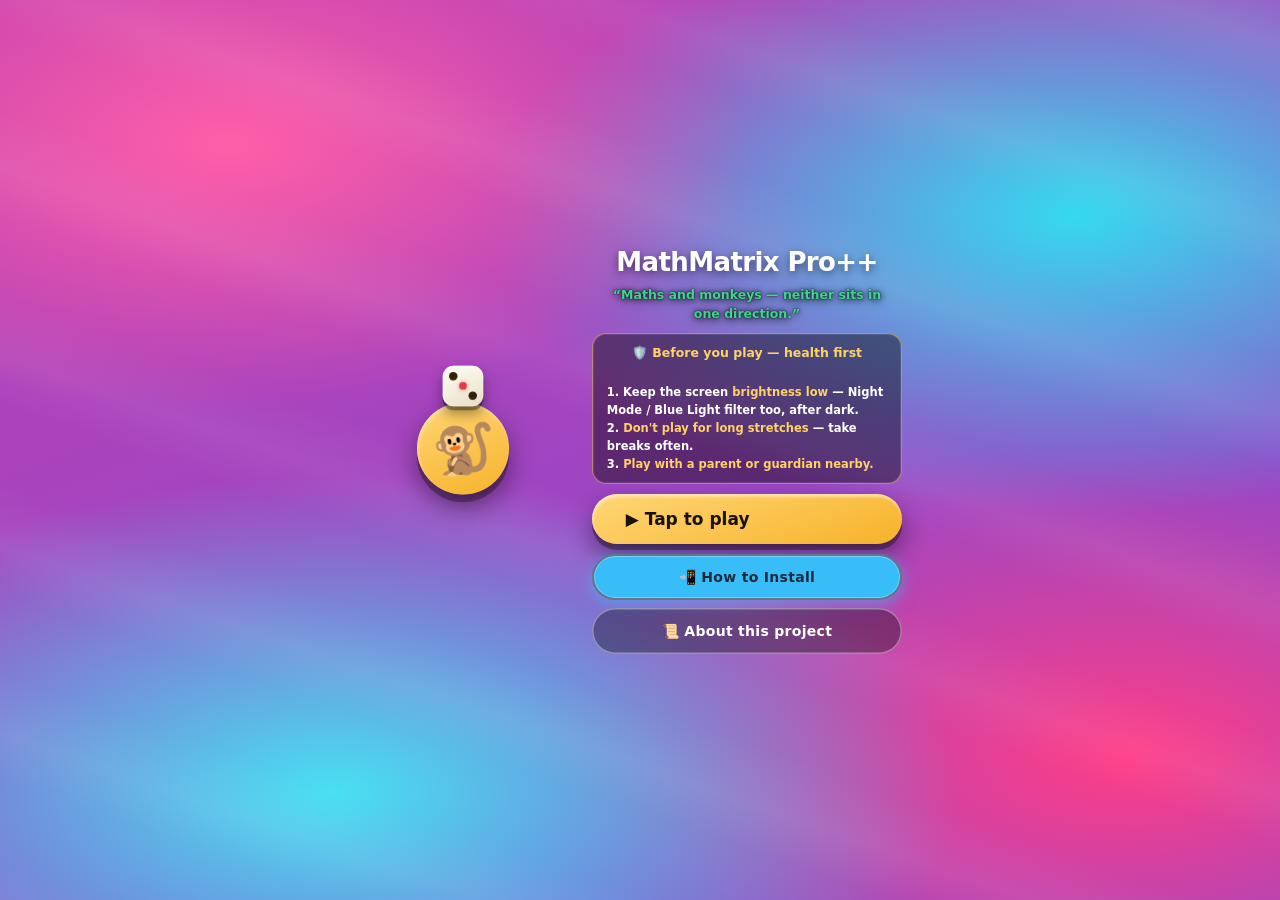
==== commit 0be3da4c: "Use brief install steps in MathMatrix share previews" ====
--- a/index.html
+++ b/index.html
@@ -93,15 +93,15 @@
      is derived from location at runtime) they have to be written out. og:url is
      deliberately absent: crawlers fall back to the address they actually
      fetched, which keeps beta previews pointing at beta and live at live. -->
-<meta name="description" content="Magic Squares, Multiply Magic, Criss-Cross, SaNa Maze, Ramanujan MathMagic, Logic Gates, Number Guessing, Slide Magic, Sudoku, Pallanguzhi and Thayam. Free, offline, no ads.">
+<meta name="description" content="Tap the monkey → Open in browser → Install → Accept → Wait a moment → Tap to play.">
 <meta property="og:type" content="website">
 <meta property="og:site_name" content="Kids Maths Matrix Puzzle">
 <meta property="og:title" content="🐒🎲 MathMatrix Pro++ — Math, Logic &amp; Maze Puzzles for Kids">
-<meta property="og:description" content="Magic Squares, Multiply Magic, Criss-Cross, SaNa Maze, Ramanujan MathMagic, Logic Gates, Number Guessing, Slide Magic, Sudoku, Pallanguzhi and Thayam. Free, offline, no ads.">
+<meta property="og:description" content="Tap the monkey → Open in browser → Install → Accept → Wait a moment → Tap to play.">
 <meta property="og:image" content="https://kidsmathsmatrixpuzzle.github.io/icon-512.png">
 <meta name="twitter:card" content="summary_large_image">
 <meta name="twitter:title" content="🐒🎲 MathMatrix Pro++ — Math, Logic &amp; Maze Puzzles for Kids">
-<meta name="twitter:description" content="Magic Squares, Multiply Magic, Criss-Cross, SaNa Maze, Ramanujan MathMagic, Logic Gates, Number Guessing, Slide Magic, Sudoku, Pallanguzhi and Thayam. Free, offline, no ads.">
+<meta name="twitter:description" content="Tap the monkey → Open in browser → Install → Accept → Wait a moment → Tap to play.">
 <meta name="twitter:image" content="https://kidsmathsmatrixpuzzle.github.io/icon-512.png">
 <script>
 (function(){
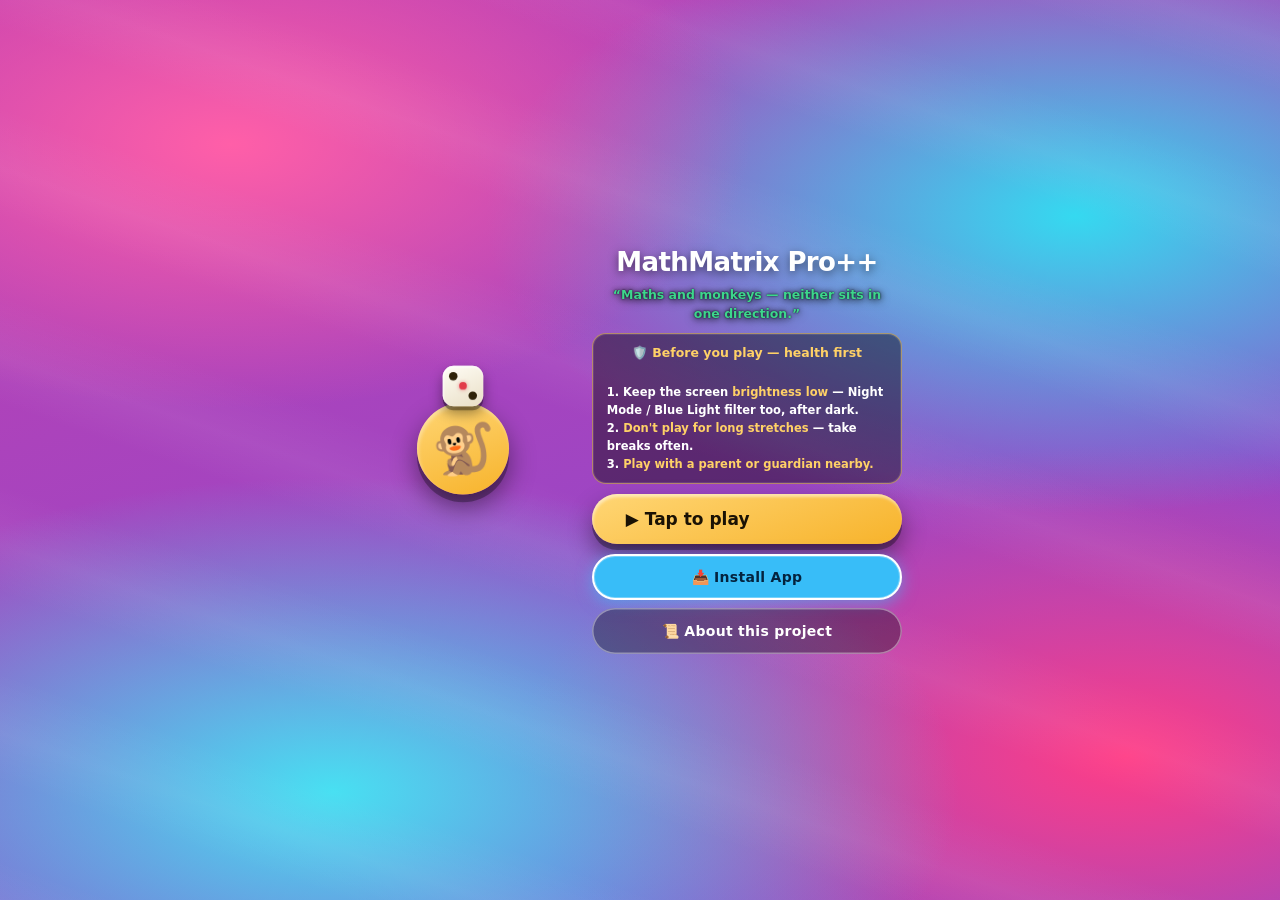
==== commit f177f575: "Mention optional phone scan in MathMatrix share instructions" ====
--- a/index.html
+++ b/index.html
@@ -93,15 +93,15 @@
      is derived from location at runtime) they have to be written out. og:url is
      deliberately absent: crawlers fall back to the address they actually
      fetched, which keeps beta previews pointing at beta and live at live. -->
-<meta name="description" content="Tap the monkey → Open in browser → Install → Accept → Wait a moment → Tap to play.">
+<meta name="description" content="Tap monkey → Open in browser → Install → Accept. If asked to scan, accept and wait, then proceed. Tap to play.">
 <meta property="og:type" content="website">
 <meta property="og:site_name" content="Kids Maths Matrix Puzzle">
 <meta property="og:title" content="🐒🎲 MathMatrix Pro++ — Math, Logic &amp; Maze Puzzles for Kids">
-<meta property="og:description" content="Tap the monkey → Open in browser → Install → Accept → Wait a moment → Tap to play.">
+<meta property="og:description" content="Tap monkey → Open in browser → Install → Accept. If asked to scan, accept and wait, then proceed. Tap to play.">
 <meta property="og:image" content="https://kidsmathsmatrixpuzzle.github.io/icon-512.png">
 <meta name="twitter:card" content="summary_large_image">
 <meta name="twitter:title" content="🐒🎲 MathMatrix Pro++ — Math, Logic &amp; Maze Puzzles for Kids">
-<meta name="twitter:description" content="Tap the monkey → Open in browser → Install → Accept → Wait a moment → Tap to play.">
+<meta name="twitter:description" content="Tap monkey → Open in browser → Install → Accept. If asked to scan, accept and wait, then proceed. Tap to play.">
 <meta name="twitter:image" content="https://kidsmathsmatrixpuzzle.github.io/icon-512.png">
 <script>
 (function(){
